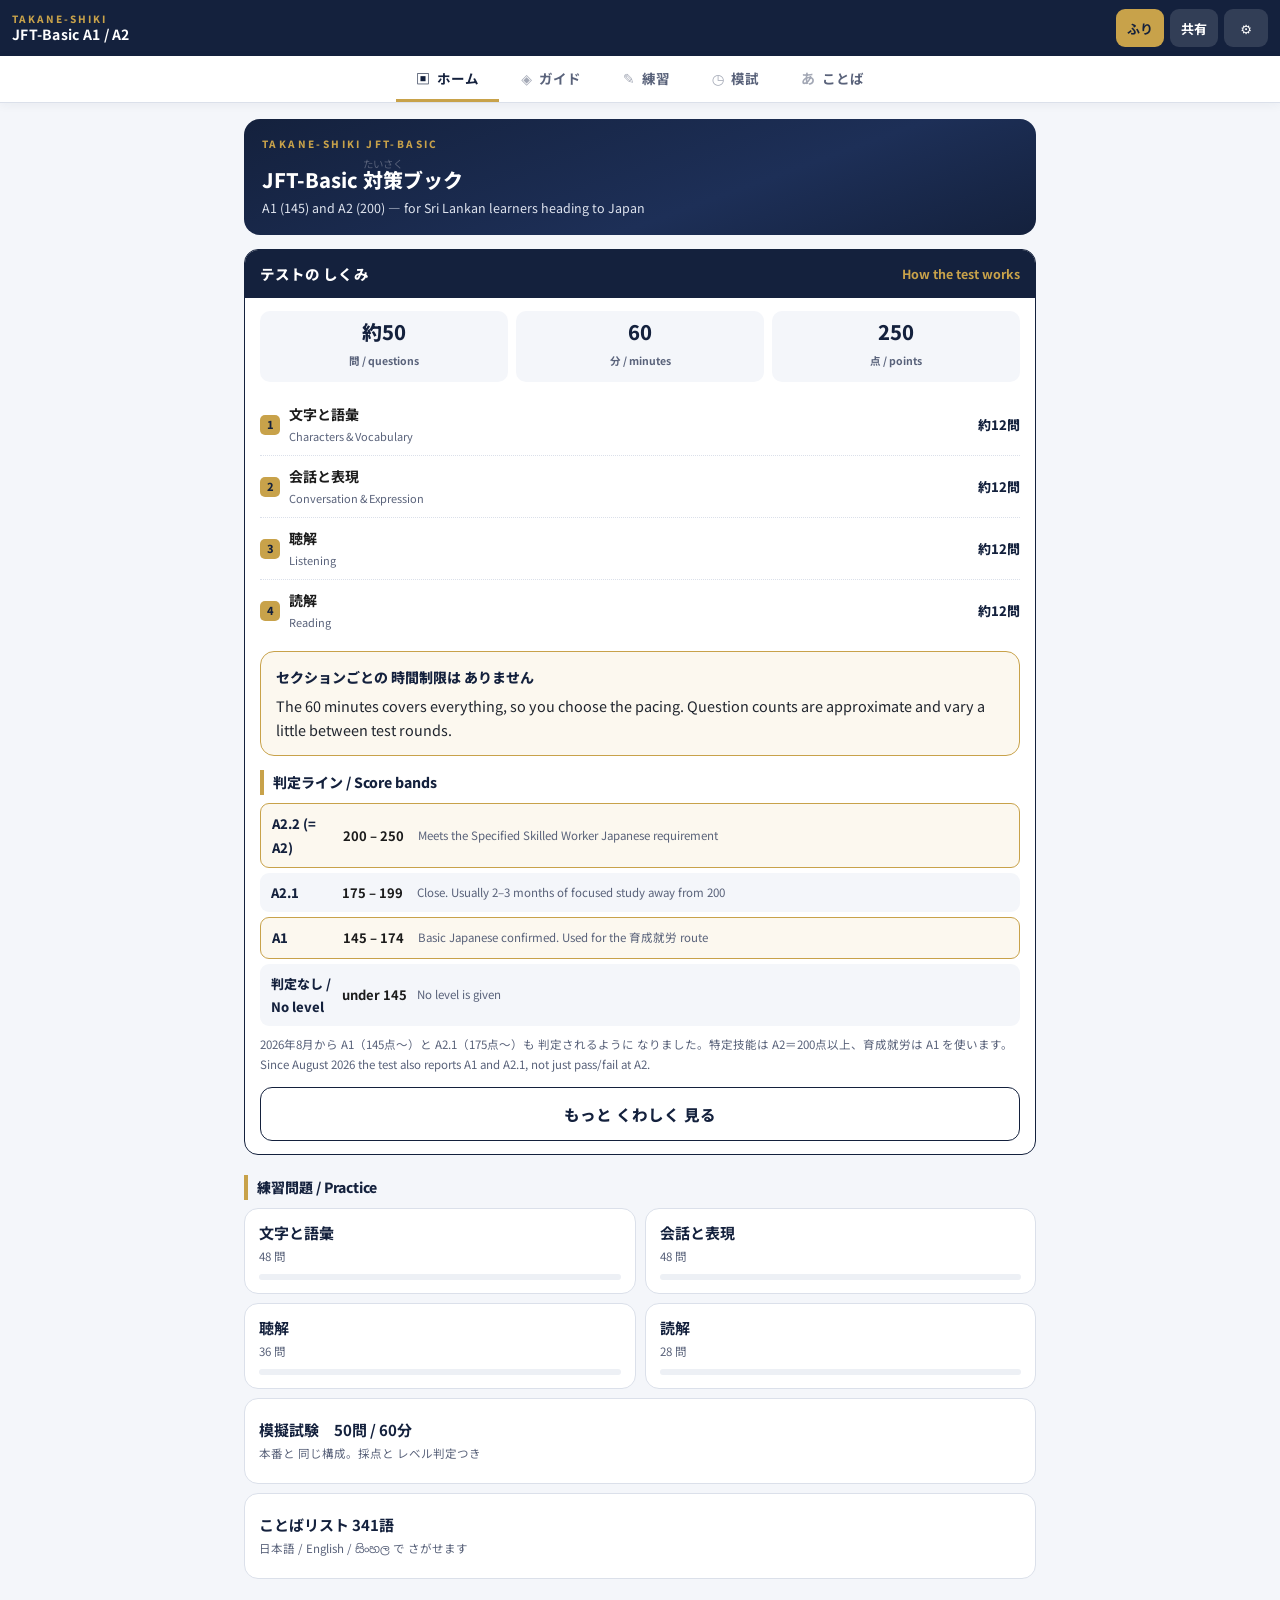
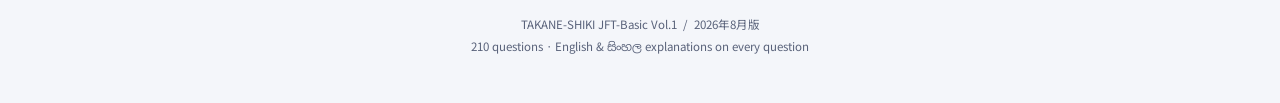
==== index.html @ bbb31af3 "Add files via upload" ====
<!doctype html>
<html lang="ja">
<head>
<meta charset="utf-8">
<meta name="viewport" content="width=device-width,initial-scale=1,viewport-fit=cover">
<meta name="theme-color" content="#14213D">
<link rel="manifest" href="manifest.json">
<link rel="apple-touch-icon" href="apple-touch-icon.png">
<meta name="apple-mobile-web-app-capable" content="yes">
<meta name="apple-mobile-web-app-status-bar-style" content="black-translucent">
<meta name="apple-mobile-web-app-title" content="JFT-Basic">
<meta name="mobile-web-app-capable" content="yes">
<meta name="description" content="JFT-Basic (A1/A2) preparation for Sri Lankan learners — 210 questions with English and Sinhala explanations.">
<title>タカネ式 JFT-Basic 対策 | TAKANE-SHIKI JFT-Basic</title>
<link rel="preconnect" href="https://fonts.googleapis.com">
<link rel="preconnect" href="https://fonts.gstatic.com" crossorigin>
<link href="https://fonts.googleapis.com/css2?family=Noto+Sans+JP:wght@400;700;800&family=Noto+Sans+Sinhala:wght@400;600&display=swap" rel="stylesheet">
<style>
:root{
  --navy:#14213D; --navy2:#1d2f57; --gold:#C8A24A; --gold-d:#8a6a14;
  --bg:#F4F6FA; --card:#fff; --line:#DBE0EA; --ink:#1b1b1b; --mute:#59627a;
  --ok:#2f6b34; --ok-bg:#EDF5EE; --ng:#a53b2c; --ng-bg:#FCF1EF;
  --r:14px; --fs:16px; --navh:60px;
}
*{box-sizing:border-box;-webkit-tap-highlight-color:transparent}
html{-webkit-text-size-adjust:100%}
body{
  margin:0;background:var(--bg);color:var(--ink);font-size:var(--fs);line-height:1.8;
  font-family:"Hiragino Kaku Gothic ProN","Noto Sans JP","Noto Sans Sinhala",
    system-ui,-apple-system,"Segoe UI",sans-serif;
}
body.rb-off ruby rt{visibility:hidden}
body.f-lg{--fs:18px} body.f-sm{--fs:14.5px}
ruby rt{font-size:.52em;font-weight:400;line-height:1;color:var(--mute)}
.si{display:block;font-family:"Noto Sans Sinhala",sans-serif;font-size:.88em;line-height:1.95;color:#3a4152;margin-top:3px}
.en{display:block;font-size:.9em;line-height:1.65;color:#20252e}
.ul{border-bottom:2px solid var(--navy);padding-bottom:1px}
button{font-family:inherit}

/* ==================================================== header */
header{
  position:sticky;top:0;z-index:60;background:var(--navy);color:#fff;
  padding:9px 12px;display:flex;align-items:center;gap:8px;min-height:52px;
}
header .logo{font-size:10px;letter-spacing:.2em;color:var(--gold);font-weight:800;line-height:1.3}
header .logo b{display:block;font-size:14px;letter-spacing:.02em;color:#fff}
header .sp{margin-left:auto;display:flex;gap:6px}
.iconbtn{
  background:rgba(255,255,255,.13);border:0;color:#fff;border-radius:9px;
  min-width:44px;height:38px;padding:0 11px;font-size:13px;font-weight:700;cursor:pointer
}
.iconbtn.on{background:var(--gold);color:var(--navy)}
.iconbtn:active{opacity:.75}

/* ==================================================== nav
   せまい画面 → 下に固定（親指が届く位置）
   ひろい画面 → ヘッダーのすぐ下にタブとして出す（下端まで目線を落とさせない） */
nav{
  position:fixed;bottom:0;left:0;right:0;z-index:60;background:#fff;
  border-top:1px solid var(--line);display:flex;
  padding-bottom:env(safe-area-inset-bottom);
  box-shadow:0 -2px 12px rgba(20,33,61,.06)
}
nav button{
  flex:1;border:0;background:none;padding:8px 2px;font-size:11px;color:var(--mute);
  cursor:pointer;line-height:1.35;font-weight:700;min-height:var(--navh);
  border-top:3px solid transparent
}
nav button i{display:block;font-size:20px;font-style:normal;margin-bottom:2px;opacity:.55}
nav button.on{color:var(--navy)}
nav button.on i{opacity:1}
body.runner nav{display:none}

main{max-width:820px;margin:0 auto;padding:16px 14px calc(var(--navh) + 24px)}
body.runner main{display:none}   /* 1問ずつ画面のときは通常ページを丸ごと隠す */

@media(min-width:720px){
  nav{
    position:sticky;top:52px;bottom:auto;border-top:0;border-bottom:1px solid var(--line);
    box-shadow:0 2px 10px rgba(20,33,61,.05);justify-content:center;gap:2px;
    padding:0 14px
  }
  nav button{
    flex:0 0 auto;min-height:0;padding:13px 20px 11px;font-size:13.5px;
    border-top:0;border-bottom:3px solid transparent
  }
  nav button i{display:inline;font-size:14px;margin:0 7px 0 0}
  nav button.on{border-bottom-color:var(--gold)}
  main{padding-bottom:40px}
  .rtop{top:52px}
  .actbar{position:sticky;border-radius:0 0 var(--r) var(--r)}
}
.view{display:none} .view.on{display:block}

/* ==================================================== generic */
h1.pt{font-size:21px;margin:2px 0 14px;color:var(--navy);font-weight:800;line-height:1.4}
h1.pt small{display:block;font-size:11px;color:var(--mute);font-weight:700;letter-spacing:.14em;margin-bottom:3px}
h2.sec{font-size:16.5px;color:var(--navy);margin:26px 0 10px;padding-bottom:7px;border-bottom:2.5px solid var(--gold)}
h3.sub{font-size:14px;color:var(--navy);margin:20px 0 8px;border-left:4px solid var(--gold);padding-left:9px;font-weight:800}
.card{background:var(--card);border:1px solid var(--line);border-radius:var(--r);padding:14px 15px;margin-bottom:11px}
.callout{background:#FCF8EF;border:1px solid var(--gold);border-radius:var(--r);padding:13px 15px;margin:11px 0}
.callout .lab{font-weight:800;color:var(--navy);font-size:14px;margin-bottom:4px}
.dark{background:var(--navy);color:#fff;border-radius:var(--r);padding:14px 16px;margin:11px 0}
.dark .lab{color:var(--gold);font-weight:800;margin-bottom:5px}
.dark .en{color:#eef1f7}.dark .si{color:#c9d2e4}
table{width:100%;border-collapse:collapse;margin:9px 0;font-size:.9em}
th{background:var(--navy);color:#fff;text-align:left;padding:8px 9px;font-size:.85em;font-weight:700}
td{border-bottom:1px solid var(--line);padding:8px 9px;vertical-align:top}
tr.hi td{background:#FCF8EF}
.tw{overflow-x:auto;-webkit-overflow-scrolling:touch}
a{color:#25457f;word-break:break-all}
.btn{background:var(--gold);color:var(--navy);border:0;border-radius:12px;padding:15px 20px;
  font-size:15.5px;font-weight:800;cursor:pointer;width:100%;min-height:52px}
.btn.sec{background:var(--navy);color:#fff}
.btn.ghost{background:#fff;color:var(--navy);border:1.5px solid var(--navy)}
.btn:active{opacity:.85}
.btn+.btn{margin-top:9px}

/* ==================================================== home */
.hero{background:linear-gradient(160deg,var(--navy),var(--navy2) 62%,var(--navy));
  color:#fff;border-radius:16px;padding:16px 18px;margin-bottom:14px}
.hero .k{font-size:10px;letter-spacing:.24em;color:var(--gold);font-weight:800}
.hero h2{font-size:20px;margin:5px 0 3px;font-weight:800;line-height:1.4}
.hero p{margin:0;font-size:12.5px;color:#dfe4ef}

/* テストのしくみ */
.spec{background:#fff;border:1.5px solid var(--navy);border-radius:var(--r);overflow:hidden;margin-bottom:14px}
.spec .hd{background:var(--navy);color:#fff;padding:11px 15px;font-weight:800;font-size:14.5px;
  display:flex;align-items:center;gap:8px}
.spec .hd em{margin-left:auto;font-style:normal;color:var(--gold);font-size:12.5px;font-weight:700}
.spec .bd{padding:13px 15px}
.kpi{display:flex;gap:8px;margin-bottom:12px}
.kpi div{flex:1;text-align:center;background:#F4F6FA;border-radius:10px;padding:9px 4px}
.kpi b{display:block;font-size:20px;color:var(--navy);font-weight:800;line-height:1.2}
.kpi span{font-size:10.5px;color:var(--mute);font-weight:700}
.slist{margin:0 0 10px;padding:0;list-style:none}
.slist li{display:flex;align-items:center;gap:9px;padding:8px 0;border-bottom:1px dotted var(--line);font-size:14px}
.slist li:last-child{border-bottom:0}
.slist .no{flex:0 0 20px;height:20px;background:var(--gold);color:var(--navy);border-radius:5px;
  font-size:11px;font-weight:800;display:flex;align-items:center;justify-content:center}
.slist .nm{flex:1;font-weight:700}
.slist .nm i{display:block;font-style:normal;font-size:11px;color:var(--mute);font-weight:400}
.slist .qq{color:var(--navy);font-weight:800;font-size:13px;white-space:nowrap}
.bands{display:flex;flex-direction:column;gap:5px;margin-top:4px}
.band{display:flex;align-items:center;gap:9px;border-radius:9px;padding:8px 11px;font-size:13px;
  background:#F4F6FA}
.band.hi{background:#FCF8EF;border:1px solid var(--gold)}
.band b{flex:0 0 62px;font-weight:800;color:var(--navy)}
.band .sc{flex:0 0 66px;font-weight:700;font-variant-numeric:tabular-nums}
.band .ms{flex:1;font-size:11.5px;color:var(--mute);line-height:1.5}
.note{font-size:11.5px;color:var(--mute);line-height:1.7;margin-top:9px}

.tiles{display:grid;grid-template-columns:repeat(2,1fr);gap:9px;margin-bottom:9px}
.tile{background:#fff;border:1px solid var(--line);border-radius:var(--r);padding:13px 14px;
  text-align:left;font-size:14px;cursor:pointer;color:var(--ink);min-height:86px}
.tile b{display:block;color:var(--navy);font-size:15px;margin-bottom:2px}
.tile span{font-size:11.5px;color:var(--mute)}
.tile .bar{height:6px;background:#EDF0F5;border-radius:3px;margin-top:9px;overflow:hidden}
.tile .bar i{display:block;height:100%;background:var(--gold);width:0;transition:width .3s}
.wide{grid-template-columns:1fr}

/* ==================================================== runner */
.rtop{position:sticky;top:52px;z-index:55;background:#fff;border-bottom:1px solid var(--line)}
.rbar{display:flex;align-items:center;gap:8px;padding:8px 12px;min-height:52px}
.rbar .back{background:none;border:0;font-size:22px;color:var(--navy);cursor:pointer;
  width:40px;height:40px;line-height:1}
.rbar .ttl{flex:1;font-size:13.5px;font-weight:800;color:var(--navy);line-height:1.3}
.rbar .ttl i{display:block;font-style:normal;font-size:11px;color:var(--mute);font-weight:600}
.rbar .cnt{font-size:13px;font-weight:800;color:var(--navy);font-variant-numeric:tabular-nums}
.rbar .gridbtn{background:#F0F3F8;border:0;border-radius:9px;width:42px;height:38px;
  font-size:15px;color:var(--navy);cursor:pointer}
.pbar{height:4px;background:#EDF0F5}
.pbar i{display:block;height:100%;background:var(--gold);transition:width .25s}
.rclock{background:var(--navy);color:#fff;padding:7px 12px;display:flex;align-items:center;gap:10px;
  font-size:13px;font-weight:700}
.rclock .clk{font-size:18px;color:var(--gold);font-variant-numeric:tabular-nums}
.rclock.low .clk{color:#ff9c8e}
.rclock .rest{margin-left:auto;color:#c9d2e4;font-size:12px}

.stage{padding:14px 14px 130px;max-width:820px;margin:0 auto}
.qcard{background:#fff;border:1px solid var(--line);border-radius:var(--r);padding:15px 15px 17px}
.qh{display:flex;align-items:center;gap:8px;margin-bottom:9px}
.qt{font-size:12px;color:var(--mute);font-weight:700}
.lv{margin-left:auto;font-size:10.5px;font-weight:800;padding:3px 9px;border-radius:6px}
.lv.a1{background:#E8EEF8;color:#25457f}.lv.a2{background:#FCF8EF;color:var(--gold-d)}
.lv.a2h{background:var(--navy);color:var(--gold)}
.stem{font-size:.9em;color:var(--mute);margin-bottom:9px}
.mat{background:#FAFBFD;border:1px solid var(--line);border-radius:11px;padding:12px 13px;margin:9px 0;font-size:.96em}
.mat table{margin:0;font-size:.9em}.mat th{padding:6px 8px}.mat td{padding:6px 8px}
.prompt{margin:10px 0;font-size:1.06em;line-height:2}
.ch{list-style:none;margin:14px 0 0;padding:0}
.ch li{display:flex;gap:11px;align-items:center;border:1.5px solid var(--line);border-radius:12px;
  padding:14px 14px;margin-bottom:9px;cursor:pointer;background:#fff;min-height:56px;transition:.12s}
.ch li:active{transform:scale(.99)}
.ch li .n{flex:0 0 26px;height:26px;border:1.5px solid var(--navy);border-radius:50%;
  display:flex;align-items:center;justify-content:center;font-size:12.5px;font-weight:800;color:var(--navy)}
.ch li.sel{border-color:var(--navy);background:#EEF2F9}
.ch li.sel .n{background:var(--navy);color:#fff}
.ch li.ok{border-color:#7fae84;background:var(--ok-bg)}
.ch li.ok .n{background:var(--ok);border-color:var(--ok);color:#fff}
.ch li.ng{border-color:#d5a9a4;background:var(--ng-bg)}
.ch li.ng .n{background:var(--ng);border-color:var(--ng);color:#fff}
.ch.done li{cursor:default}

/* audio */
.audio{background:var(--navy);color:#fff;border-radius:13px;padding:13px 14px;margin:10px 0}
.audio .top{display:flex;align-items:center;gap:11px}
.audio .scene{flex:1;font-size:.94em;line-height:1.8}
.play{background:var(--gold);color:var(--navy);border:0;border-radius:50%;width:50px;height:50px;
  font-size:19px;cursor:pointer;flex:0 0 50px;font-weight:800}
.play:disabled{opacity:.4}
.audio .ctl{display:flex;align-items:center;gap:10px;margin-top:11px;font-size:12px;color:#c9d2e4}
.audio input[type=range]{flex:1;accent-color:var(--gold);height:26px}
.audio .st{font-size:11.5px;color:var(--gold);margin-top:7px;line-height:1.6}
.audio .trk{font-size:10.5px;color:#8fa0c2;margin-top:3px}
.scrtoggle{background:none;border:1px solid rgba(255,255,255,.35);color:#fff;border-radius:9px;
  padding:9px 13px;font-size:12.5px;cursor:pointer;margin-top:10px;width:100%;min-height:42px}
.scr{margin-top:10px;background:rgba(0,0,0,.24);border-radius:10px;padding:11px 12px;font-size:.93em;display:none}
.scr.on{display:block}
.scr .ln{margin-bottom:6px;display:flex;gap:9px}
.scr .sp{color:var(--gold);font-weight:800;font-size:.85em;flex:0 0 28px}
.scr .cur{background:rgba(200,162,74,.3);border-radius:5px}

/* explanation */
.exp{margin-top:16px;background:#fff;border:1px solid var(--line);border-radius:var(--r);
  padding:14px 15px;animation:pop .18s ease-out}
@keyframes pop{from{opacity:0;transform:translateY(6px)}to{opacity:1;transform:none}}
.verdict{font-weight:800;font-size:16px;margin-bottom:9px;display:flex;align-items:center;gap:8px}
.verdict.ok{color:var(--ok)}.verdict.ng{color:var(--ng)}
.verdict .tag{font-size:11px;background:#F0F3F8;color:var(--mute);border-radius:6px;padding:3px 8px;margin-left:auto}
.ansline{background:var(--ok-bg);border:1px solid #7fae84;border-radius:10px;padding:10px 12px;
  margin-bottom:11px;font-size:1.02em}
.ansline b{color:var(--ok);margin-right:6px}
.exp .ja{font-size:.98em;margin-bottom:11px;line-height:1.95}
.tabs{display:flex;gap:6px;margin-bottom:9px}
.tabs button{flex:1;border:1.5px solid var(--line);background:#fff;border-radius:9px;padding:8px 4px;
  font-size:12.5px;font-weight:700;color:var(--mute);cursor:pointer;min-height:40px}
.tabs button.on{background:var(--navy);color:#fff;border-color:var(--navy)}
.tp{display:none}.tp.on{display:block}
.ww{background:var(--ng-bg);border-radius:11px;padding:11px 12px;margin:11px 0 0}
.ww .lab{font-size:11.5px;font-weight:800;color:var(--ng);margin-bottom:7px}
.ww .it{display:flex;gap:9px;margin-bottom:9px;font-size:.9em;line-height:1.7}
.ww .it:last-child{margin-bottom:0}
.ww .it b{color:var(--ng);flex:0 0 18px}
.words{border-top:1px dotted var(--line);padding-top:10px;margin-top:11px}
.words .wl{background:var(--navy);color:var(--gold);font-size:10.5px;padding:3px 8px;border-radius:5px;font-weight:800}
.words .w{display:block;font-size:.92em;margin-top:7px;line-height:1.7}
.words .w i{color:var(--mute);font-style:normal;margin-left:7px}
.words .w .s{font-family:"Noto Sans Sinhala";color:#3a4152;margin-left:7px;font-size:.92em}

/* bottom action bar */
.actbar{position:fixed;bottom:0;left:0;right:0;z-index:58;background:#fff;
  border-top:1px solid var(--line);padding:10px 14px calc(10px + env(safe-area-inset-bottom));
  display:flex;gap:9px;max-width:820px;margin:0 auto;box-shadow:0 -2px 14px rgba(20,33,61,.08)}
.actbar .btn{margin:0}
.actbar .half{flex:0 0 40%}

/* number grid sheet */
.sheet{position:fixed;inset:0;z-index:90;background:rgba(10,16,30,.55);display:none;align-items:flex-end}
.sheet.on{display:flex}
.sheet .box{background:#fff;width:100%;border-radius:20px 20px 0 0;padding:18px 16px 28px;
  max-height:84vh;overflow:auto;margin:0 auto;max-width:820px}
.sheet h3{margin:0 0 13px;color:var(--navy);font-size:16.5px}
.ngrid{display:grid;grid-template-columns:repeat(6,1fr);gap:7px;margin-bottom:14px}
.ngrid button{border:1.5px solid var(--line);background:#fff;border-radius:9px;height:44px;
  font-size:13.5px;font-weight:700;color:var(--ink);cursor:pointer}
.ngrid button.ok{background:var(--ok-bg);border-color:#7fae84;color:var(--ok)}
.ngrid button.ng{background:var(--ng-bg);border-color:#d5a9a4;color:var(--ng)}
.ngrid button.sel{background:#EEF2F9;border-color:var(--navy);color:var(--navy)}
.ngrid button.cur{outline:3px solid var(--gold);outline-offset:1px}
.srow{margin-bottom:15px}
.srow .lb{font-size:12.5px;color:var(--mute);font-weight:700;margin-bottom:7px}
.seg{display:flex;gap:6px}
.seg button{flex:1;border:1.5px solid var(--line);background:#fff;border-radius:10px;padding:11px 4px;
  font-size:13px;font-weight:700;color:var(--mute);cursor:pointer;min-height:46px}
.seg button.on{background:var(--navy);color:#fff;border-color:var(--navy)}

/* result */
.result{background:#fff;border:2px solid var(--navy);border-radius:var(--r);padding:22px 18px;
  text-align:center;margin-bottom:13px}
.result .big{font-size:46px;font-weight:800;color:var(--navy);line-height:1.1}
.result .big small{font-size:17px;color:var(--mute)}
.result .lvl{display:inline-block;background:var(--gold);color:var(--navy);border-radius:10px;
  padding:7px 20px;font-weight:800;font-size:17px;margin-top:10px}
.result .msg{font-size:13px;color:var(--mute);margin-top:12px;line-height:1.8}
.rev{background:#fff;border:1px solid var(--line);border-radius:var(--r);padding:13px 15px;margin-bottom:10px}
.rev .rh{display:flex;align-items:center;gap:8px;margin-bottom:8px;font-weight:800;font-size:14px}
.rev .rh .num{background:var(--navy);color:#fff;border-radius:7px;min-width:28px;height:26px;
  display:flex;align-items:center;justify-content:center;font-size:13px}
.rev .rh .mk{margin-left:auto;font-size:12px;font-weight:700}
.rev .rh .mk.ok{color:var(--ok)}.rev .rh .mk.ng{color:var(--ng)}

/* vocab */
.search{width:100%;border:1.5px solid var(--line);border-radius:12px;padding:13px 14px;
  font-size:16px;font-family:inherit;margin-bottom:11px;background:#fff;min-height:50px}
.vrow{display:flex;gap:11px;background:#fff;border:1px solid var(--line);border-radius:11px;
  padding:10px 12px;margin-bottom:6px;font-size:.94em}
.vrow .ja{flex:0 0 38%;font-weight:700}
.vrow .rest i{color:var(--mute);font-style:normal;display:block}
.vrow .rest .s{font-family:"Noto Sans Sinhala";color:#3a4152;font-size:.92em;display:block}

/* guide sub-tabs */
.subtabs{display:flex;gap:6px;overflow-x:auto;padding-bottom:3px;margin-bottom:14px;
  -webkit-overflow-scrolling:touch}
.subtabs button{border:1.5px solid var(--line);background:#fff;border-radius:20px;padding:9px 15px;
  font-size:13px;font-weight:700;color:var(--mute);cursor:pointer;white-space:nowrap;min-height:42px}
.subtabs button.on{background:var(--navy);color:#fff;border-color:var(--navy)}
.step{display:flex;gap:11px;background:#fff;border:1px solid var(--line);
  border-left:4px solid var(--navy);border-radius:11px;padding:12px 13px;margin-bottom:2px}
.step .n{flex:0 0 26px;height:26px;background:var(--navy);color:#fff;border-radius:50%;
  display:flex;align-items:center;justify-content:center;font-size:12.5px;font-weight:800}
.arrow{text-align:center;color:var(--gold);font-size:12px;margin:2px 0}
.dd{display:grid;gap:10px;margin-top:12px}
@media(min-width:620px){.dd{grid-template-columns:1fr 1fr}}
.do{background:#F2F7F2;border:1px solid #9dbb9d;border-radius:var(--r);padding:13px 14px}
.dont{background:#FCF3F2;border:1px solid #d5a9a4;border-radius:var(--r);padding:13px 14px}
.dd .lab{font-weight:800;font-size:13.5px;margin-bottom:6px}
.do .lab{color:var(--ok)}.dont .lab{color:var(--ng)}
.dd ul{margin:0;padding-left:17px}.dd li{margin-bottom:8px;font-size:.93em}
.foot{text-align:center;color:var(--mute);font-size:11.5px;padding:26px 0 6px;line-height:1.9}

/* ==================================================== 共有シート */
.qrbox{text-align:center;background:#fff;border:1px solid var(--line);border-radius:var(--r);
  padding:16px 14px 12px;margin-bottom:12px}
.qrbox svg{max-width:100%;height:auto;display:block;margin:0 auto}
.qrurl{margin-top:10px;font-size:12px;color:var(--mute);word-break:break-all;line-height:1.6}
.warn2{background:var(--ng-bg);border:1px solid #d5a9a4;border-radius:var(--r);
  padding:12px 14px;margin-bottom:12px;font-size:13.5px;line-height:1.8}
.en2{display:block;font-size:.88em;color:var(--mute);margin-top:5px;line-height:1.65}

</style>
</head>
<body>

<header>
  <div class="logo">TAKANE-SHIKI<b>JFT-Basic A1 / A2</b></div>
  <div class="sp">
    <button class="iconbtn on" id="btn-ruby" title="ふりがな">ふり</button>
    <button class="iconbtn" id="btn-share" title="友だちに送る">共有</button>
    <button class="iconbtn" id="btn-set" title="設定">⚙</button>
  </div>
</header>

<nav>
  <button data-v="home" class="on"><i>▣</i>ホーム</button>
  <button data-v="guide"><i>◈</i>ガイド</button>
  <button data-v="practice"><i>✎</i>練習</button>
  <button data-v="mock"><i>◷</i>模試</button>
  <button data-v="vocab"><i>あ</i>ことば</button>
</nav>

<main>
  <section class="view on" id="v-home"></section>
  <section class="view" id="v-guide"></section>
  <section class="view" id="v-practice"></section>
  <section class="view" id="v-mock"></section>
  <section class="view" id="v-vocab"></section>
  <div class="foot">TAKANE-SHIKI JFT-Basic Vol.1 &nbsp;/&nbsp; 2026年8月版<br>
  210 questions · English &amp; සිංහල explanations on every question</div>
</main>

<!-- 1問ずつ解く画面。ナビを隠して全画面で使う -->
<section class="view" id="v-run"></section>

<div class="sheet" id="sheet"><div class="box"></div></div>

<script>window.JFT={"guide":{"meta":{"title_ja":"タカネ式 JFT-Basic 対策ブック","title_en":"TAKANE-SHIKI JFT-Basic Preparation Book","title_si":"TAKANE-SHIKI JFT-Basic සූදානම් වීමේ පොත","subtitle_en":"A1 (145) and A2 (200) — for Sri Lankan learners heading to Japan","subtitle_si":"A1 (145) සහ A2 (200) — ජපානයට යන ශ්‍රී ලාංකික ඉගෙනුම්කරුවන් සඳහා","volume":"Vol. 1","edition":"2026年8月版 / August 2026 Edition"},"chapters":[{"id":"G1","title_en":"1. What is JFT-Basic?","title_si":"1. JFT-Basic යනු කුමක්ද?","blocks":[{"type":"para","en":"JFT-Basic (the Japan Foundation Test for Basic Japanese) measures whether you can communicate in the Japanese you actually need to live and work in Japan. It is not a school grammar exam. Every question is built on a real situation: a factory instruction, a hospital reception desk, a train announcement, a notice on the dormitory wall.","si":"JFT-Basic (Japan Foundation Test for Basic Japanese) මගින් මනිනු ලබන්නේ ජපානයේ ජීවත් වීමට හා වැඩ කිරීමට ඔබට සැබැවින්ම අවශ්‍ය ජපන් භාෂාවෙන් සන්නිවේදනය කළ හැකිද යන්නයි. එය පාසල් ව්‍යාකරණ විභාගයක් නොවේ. සෑම ප්‍රශ්නයක්ම සැබෑ තත්ත්වයක් මත ගොඩනගා ඇත: කර්මාන්තශාලා උපදෙසක්, රෝහල් පිළිගැනීමේ කවුන්ටරයක්, දුම්රිය නිවේදනයක්, නේවාසිකාගාර බිත්තියේ දැන්වීමක්."},{"type":"para","en":"It is a Computer Based Test (CBT). You sit at a computer, read the questions on screen, and listen through headphones. You get your score on the screen as soon as you finish.","si":"එය පරිගණක පාදක විභාගයකි (CBT). ඔබ පරිගණකයක් ඉදිරියේ වාඩි වී, තිරයේ ඇති ප්‍රශ්න කියවා, හෙඩ්ෆෝන් හරහා අසන්න. විභාගය අවසන් වූ වහාම ඔබේ ලකුණු තිරයේ දිස්වේ."},{"type":"callout","label_en":"Who needs this test","label_si":"මෙම විභාගය අවශ්‍ය කාටද","en":"Specified Skilled Worker (特定技能): you need A2 — 200 points or more.\nTraining & Employment (育成就労, starting April 2027): the A1 judgement added in August 2026 is used here.\nThe result never expires. Once you pass, it is yours.","si":"විශේෂිත නිපුණතා සේවක (特定技能): ඔබට A2 — ලකුණු 200ක් හෝ ඊට වැඩි ප්‍රමාණයක් අවශ්‍යයි.\nපුහුණු හා රැකියා (育成就労, 2027 අප්‍රේල් සිට): 2026 අගෝස්තු මාසයේ එකතු කළ A1 නිර්ණය මෙහිදී භාවිතා වේ.\nප්‍රතිඵලය කිසිදා කල් ඉකුත් නොවේ. එක් වරක් සමත් වූ පසු, එය ඔබේය."}]},{"id":"G2","title_en":"2. Levels and scores — what changed in August 2026","title_si":"2. මට්ටම් සහ ලකුණු — 2026 අගෝස්තුවේ වෙනස් වූ දේ","blocks":[{"type":"para","en":"Until July 2026 the test only told you one thing: did you reach A2 or not. From August 2026 it reports three levels. This matters: a score of 160 used to mean nothing on paper. Now it is a recorded A1 result.","si":"2026 ජූලි දක්වා විභාගය ඔබට කීවේ එක් දෙයක් පමණි: ඔබ A2 ට ළඟා වූවාද නැද්ද යන්නයි. 2026 අගෝස්තු සිට එය මට්ටම් තුනක් වාර්තා කරයි. මෙය වැදගත්: ලකුණු 160ක් කලින් කිසිවක් අදහස් නොකළේය. දැන් එය වාර්තාගත A1 ප්‍රතිඵලයකි."},{"type":"scoretable","rows":[{"band":"A2.2 (= A2)","score":"200 – 250","meaning_en":"Meets the Specified Skilled Worker Japanese requirement","meaning_si":"විශේෂිත නිපුණතා සේවක ජපන් භාෂා අවශ්‍යතාව සපුරයි","highlight":true},{"band":"A2.1","score":"175 – 199","meaning_en":"Close. Usually 2–3 months of focused study away from 200","meaning_si":"සමීපයි. සාමාන්‍යයෙන් 200 සිට මාස 2–3ක අවධානයෙන් යුත් අධ්‍යයනයක් ඉතිරියි","highlight":false},{"band":"A1","score":"145 – 174","meaning_en":"Basic Japanese confirmed. Used for the 育成就労 route","meaning_si":"මූලික ජපන් භාෂාව තහවුරු වී ඇත. 育成就労 මාර්ගය සඳහා භාවිතා වේ","highlight":true},{"band":"判定なし / No level","score":"under 145","meaning_en":"No level is given","meaning_si":"මට්ටමක් ලබා නොදේ","highlight":false}]},{"type":"callout","label_en":"How this book is built","label_si":"මෙම පොත ගොඩනගා ඇති ආකාරය","en":"Every practice question is marked A1 or A2. If your goal is 145, do the A1 questions until you get 90% right, then start A2. If your goal is 200, do both — the A1 questions are the foundation the A2 questions stand on.","si":"සෑම අභ්‍යාස ප්‍රශ්නයක්ම A1 හෝ A2 ලෙස සලකුණු කර ඇත. ඔබේ ඉලක්කය 145 නම්, 90%ක් නිවැරදි වන තුරු A1 ප්‍රශ්න කරන්න, පසුව A2 ආරම්භ කරන්න. ඔබේ ඉලක්කය 200 නම්, දෙකම කරන්න — A1 ප්‍රශ්න යනු A2 ප්‍රශ්න පිහිටා ඇති පදනමයි."}]},{"id":"G3","title_en":"3. The shape of the test","title_si":"3. විභාගයේ ස්වරූපය","blocks":[{"type":"structtable","rows":[{"no":"1","name_ja":"文字と語彙","name_en":"Characters & Vocabulary","q":"approx. 12","content_en":"Word meaning, word usage, kanji reading, kanji meaning","content_si":"වචනයේ අර්ථය, වචන භාවිතය, කන්ජි කියවීම"},{"no":"2","name_ja":"会話と表現","name_en":"Conversation & Expression","q":"approx. 12","content_en":"Grammar, expressions — what do you say in this situation","content_si":"ව්‍යාකරණ, ප්‍රකාශන — මෙම තත්ත්වයේදී ඔබ කුමක් කියනවාද"},{"no":"3","name_ja":"聴解","name_en":"Listening","q":"approx. 12","content_en":"Social exchanges, shops and public offices, instructions and announcements","content_si":"සමාජ සංවාද, සාප්පු සහ රාජ්‍ය කාර්යාල, උපදෙස් සහ නිවේදන"},{"no":"4","name_ja":"読解","name_en":"Reading","q":"approx. 12","content_en":"Understanding content, finding information in notices and tables","content_si":"අන්තර්ගතය තේරුම් ගැනීම, දැන්වීම් හා වගු තුළින් තොරතුරු සොයා ගැනීම"}],"footer_en":"Approximately 50 questions in 60 minutes. Total 250 points. There is NO time limit on each section — the 60 minutes covers everything, so you control the pacing.","footer_si":"විනාඩි 60ක් තුළ ප්‍රශ්න 50ක් පමණ. මුළු ලකුණු 250යි. එක් එක් කොටසට වෙන වෙනම කාල සීමාවක් නොමැත — විනාඩි 60 සියල්ල ආවරණය කරයි, එබැවින් වේගය ඔබ පාලනය කරයි."}]},{"id":"G4","title_en":"4. The five rules that catch people out","title_si":"4. මිනිසුන් අසමත් කරන නීති පහ","blocks":[{"type":"rules","items":[{"n":"1","en":"The listening audio plays up to TWO times. Do not panic on the first play. Use the first play to understand the situation, the second to confirm the detail.","si":"ශ්‍රවණ ශබ්දය දෙවරක් දක්වා වාදනය වේ. පළමු වාරයේදී කලබල නොවන්න. තත්ත්වය තේරුම් ගැනීමට පළමු වාරය භාවිතා කරන්න, විස්තර තහවුරු කිරීමට දෙවැන්න."},{"n":"2","en":"You can review and change answers INSIDE a section. But once you move to the next section, you can never go back. Check before you press forward.","si":"එක් කොටසක් තුළ පිළිතුරු නැවත බලා වෙනස් කළ හැක. නමුත් ඊළඟ කොටසට ගිය පසු, ඔබට කිසිදා ආපසු යා නොහැක. ඉදිරියට යාමට පෙර පරීක්ෂා කරන්න."},{"n":"3","en":"There is no penalty for a wrong answer. Never leave a question blank. If time is running out, choose something for every remaining question.","si":"වැරදි පිළිතුරකට දඬුවමක් නැත. කිසිදා ප්‍රශ්නයක් හිස්ව නොතබන්න. කාලය අවසන් වන්නේ නම්, ඉතිරි සෑම ප්‍රශ්නයකටම යමක් තෝරන්න."},{"n":"4","en":"If you score 199 or below you may retake — but you must wait 45 days from your test date. Plan your test dates backwards from the date the employer needs the certificate.","si":"ඔබ ලකුණු 199ක් හෝ ඊට අඩුවෙන් ලබා ගන්නේ නම් නැවත විභාගයට පෙනී සිටිය හැක — නමුත් ඔබේ විභාග දිනයේ සිට දින 45ක් රැඳී සිටිය යුතුය. සේවා යෝජකයාට සහතිකය අවශ්‍ය දිනයේ සිට පසුපසට ඔබේ විභාග දින සැලසුම් කරන්න."},{"n":"5","en":"Bring your Confirmation Letter and an original, unexpired photo ID whose name matches your registration exactly. A mismatched name means you cannot sit. Entry opens 45 minutes before; arrive 30 minutes early.","si":"ඔබේ තහවුරු කිරීමේ ලිපිය සහ ලියාපදිංචියට හරියටම ගැලපෙන නමක් සහිත, කල් ඉකුත් නොවූ මුල් ඡායාරූප හැඳුනුම්පත ගෙන එන්න. නම නොගැලපේ නම් ඔබට විභාගයට පෙනී සිටිය නොහැක. ඇතුළු වීම විනාඩි 45කට පෙර ආරම්භ වේ; විනාඩි 30කට කලින් පැමිණෙන්න."}]},{"type":"factbox","title_en":"Sri Lanka — the numbers","title_si":"ශ්‍රී ලංකාව — සංඛ්‍යා","items_en":["Test centre: Colombo. Test windows run roughly every two months (6 rounds per year).","Test fee: LKR 12,000.","In the June–July 2025 round, 1,349 people sat the test in Sri Lanka and 50.1% reached the standard score.","That means half the room fails. The half that passes is the half that practised the format, not just the language."],"items_si":["විභාග මධ්‍යස්ථානය: කොළඹ. විභාග කවුළු ආසන්න වශයෙන් සෑම මාස දෙකකට වරක් (වසරකට වට 6ක්).","විභාග ගාස්තුව: රු. 12,000.","2025 ජූනි–ජූලි වටයේදී, ශ්‍රී ලංකාවේ පුද්ගලයින් 1,349ක් විභාගයට පෙනී සිටි අතර 50.1%ක් සම්මත ලකුණට ළඟා විය.","එනම් කාමරයේ අඩක් අසමත් වේ. සමත් වන අඩ යනු භාෂාව පමණක් නොව ආකෘතියද පුහුණු වූ අඩයි."]}]},{"id":"G5","title_en":"5. How to study — the 8-week plan","title_si":"5. අධ්‍යයනය කරන ආකාරය — සති 8 සැලැස්ම","blocks":[{"type":"para","en":"Eight weeks is enough to move one level if you study every day. The plan below assumes 90 minutes on weekdays and 3 hours on one weekend day. Adjust the pace, but do not skip the order — listening improves last, so it must start first.","si":"ඔබ දිනපතා ඉගෙන ගන්නේ නම් මට්ටමක් ඉහළ යාමට සති අටක් ප්‍රමාණවත්ය. පහත සැලැස්ම සතියේ දිනවල විනාඩි 90ක් සහ සති අන්තයේ එක් දිනක පැය 3ක් උපකල්පනය කරයි. වේගය සකසන්න, නමුත් අනුපිළිවෙල මඟ නොහරින්න — ශ්‍රවණය අවසානයේ දියුණු වන බැවින්, එය මුලින්ම ආරම්භ විය යුතුය."},{"type":"weekplan","rows":[{"w":"Week 1–2","focus_en":"Foundation","task_en":"Irodori Starter/Elementary 1, units 1–6. Learn 20 words a day from the word lists at the back of this book. Listen to Part 3 audio once a day even if you understand nothing.","task_si":"Irodori Starter/Elementary 1, ඒකක 1–6. මෙම පොතේ පිටුපස වචන ලැයිස්තුවෙන් දිනකට වචන 20ක් ඉගෙන ගන්න. කිසිවක් නොතේරුණත් දිනකට වරක් Part 3 ශබ්දය අසන්න."},{"w":"Week 3–4","focus_en":"Characters & Vocabulary","task_en":"Part 2 Section 1 of this book, all 48 questions. Read every explanation, including the wrong answers. Write each kanji 5 times.","task_si":"මෙම පොතේ Part 2 කොටස 1, ප්‍රශ්න 48ම. වැරදි පිළිතුරු ඇතුළුව සෑම පැහැදිලි කිරීමක්ම කියවන්න. එක් එක් කන්ජි 5 වතාවක් ලියන්න."},{"w":"Week 4–5","focus_en":"Conversation","task_en":"Part 2 Section 2. Say every correct answer out loud 3 times. This section is about reflexes, not knowledge.","task_si":"Part 2 කොටස 2. සෑම නිවැරදි පිළිතුරක්ම හඬ නඟා 3 වතාවක් කියන්න. මෙම කොටස දැනුම නොව ප්‍රතීකයන් පිළිබඳයි."},{"w":"Week 5–6","focus_en":"Listening","task_en":"Part 2 Section 3. First listen without the script. Then read the script. Then shadow the audio — speak at the same time as the recording.","task_si":"Part 2 කොටස 3. පළමුව පිටපත නොමැතිව අසන්න. පසුව පිටපත කියවන්න. පසුව ශබ්දය අනුගමනය කරන්න — පටිගත කිරීම සමඟම කථා කරන්න."},{"w":"Week 6–7","focus_en":"Reading","task_en":"Part 2 Section 4. Time yourself: 90 seconds per question. Reading is where people run out of time on test day.","task_si":"Part 2 කොටස 4. කාලය ගණන් කරන්න: ප්‍රශ්නයකට තත්පර 90ක්. විභාග දිනයේ මිනිසුන්ට කාලය ඉවර වන්නේ කියවීමේදීය."},{"w":"Week 8","focus_en":"Mock test & repair","task_en":"Sit the mock test in Part 3 in one sitting, 60 minutes, no dictionary. Score it. Then go back and redo only the question types you got wrong.","task_si":"Part 3 හි ආදර්ශ විභාගය එක් වාරයකදී, විනාඩි 60ක්, ශබ්දකෝෂයක් නොමැතිව කරන්න. ලකුණු දෙන්න. පසුව ආපසු ගොස් ඔබට වැරදුණු ප්‍රශ්න වර්ග පමණක් නැවත කරන්න."}]},{"type":"callout","label_en":"The one habit that matters most","label_si":"වඩාත්ම වැදගත් එක් පුරුද්දක්","en":"Keep a 'mistake notebook'. Every question you get wrong, write three lines: the question, the correct answer, and WHY you chose the wrong one. Review it for 10 minutes before every study session. Students who do this move roughly twice as fast as students who only do new questions.","si":"'වැරදි සටහන් පොතක්' තබා ගන්න. ඔබට වැරදෙන සෑම ප්‍රශ්නයකටම පේළි තුනක් ලියන්න: ප්‍රශ්නය, නිවැරදි පිළිතුර, සහ ඔබ වැරදි එක තෝරා ගත්තේ ඇයි කියා. සෑම අධ්‍යයන සැසියකට පෙර විනාඩි 10ක් එය නැවත බලන්න. මෙය කරන සිසුන් නව ප්‍රශ්න පමණක් කරන සිසුන්ට වඩා දෙගුණයක් වේගයෙන් ඉදිරියට යයි."}]},{"id":"G6","title_en":"6. Free official materials you should be using","title_si":"6. ඔබ භාවිතා කළ යුතු නොමිලේ නිල ද්‍රව්‍ය","blocks":[{"type":"resources","items":[{"name":"いろどり 生活の日本語 (Irodori)","url":"https://www.irodori.jpf.go.jp/","en":"The official coursebook the test is based on. Free PDF, all levels, with audio. Starter → Elementary 1 covers A1; Elementary 2 covers A2. There is no Sinhala edition yet — use the English edition.","si":"විභාගය පදනම් වී ඇති නිල පාඨමාලා පොත. නොමිලේ PDF, සියලු මට්ටම්, ශබ්ද සමඟ. සිංහල සංස්කරණයක් තවම නැත — ඉංග්‍රීසි සංස්කරණය භාවිතා කරන්න."},{"name":"いろどり日本語オンラインコース","url":"https://www.irodori-online.jpf.go.jp/","en":"The same content as an interactive online course with video. Free.","si":"වීඩියෝ සමඟ අන්තර්ක්‍රියාකාරී මාර්ගගත පාඨමාලාවක් ලෙස එම අන්තර්ගතයමයි. නොමිලේ."},{"name":"JFにほんごeラーニング みなと (Minato)","url":"https://minato-jf.jp/","en":"The Japan Foundation's e-learning platform. Free courses with a teacher-supported option.","si":"Japan Foundation හි ඊ-ඉගෙනුම් වේදිකාව. ගුරු සහාය සහිත විකල්පයක් සමඟ නොමිලේ පාඨමාලා."},{"name":"Official sample questions","url":"https://www.jpf.go.jp/jft-basic/sample/q01.html","en":"The real screen layout of the CBT. Do these at least once so the interface is not new on test day.","si":"CBT හි සැබෑ තිර සැකැස්ම. විභාග දිනයේ අතුරුමුහුණත අලුත් නොවන ලෙස මේවා අවම වශයෙන් එක් වරක් කරන්න."},{"name":"Test schedule & booking (Prometric)","url":"https://www.prometric-jp.com/ssw/schedule/","en":"Test dates and reservations. Book early — Colombo seats fill.","si":"විභාග දින සහ වෙන් කිරීම්. කලින් වෙන් කරන්න — කොළඹ ආසන පිරී යයි."}]}]}],"strategies":[{"section":"moji","no":"1","name_ja":"文字と語彙","name_en":"Characters & Vocabulary","target_time_en":"8 minutes for 12 questions — about 40 seconds each","target_time_si":"ප්‍රශ්න 12කට විනාඩි 8ක් — එකකට තත්පර 40ක් පමණ","flow":[{"step":"1","en":"Read the underlined word FIRST, before the sentence.","si":"වාක්‍යයට පෙර, යටින් ඉරි ඇඳි වචනය මුලින්ම කියවන්න."},{"step":"2","en":"Decide the question type: reading? writing? meaning? Each type needs a different move.","si":"ප්‍රශ්න වර්ගය තීරණය කරන්න: කියවීමද? ලිවීමද? අර්ථයද?"},{"step":"3","en":"Say the word out loud in your head. Long vowels (おう/えい) and small つ decide most of these questions.","si":"වචනය ඔබේ හිසේ හඬ නඟා කියන්න. දිගු ස්වර සහ කුඩා つ මෙම ප්‍රශ්න බොහොමයක් තීරණය කරයි."},{"step":"4","en":"Cross out the two obviously wrong choices before choosing between the last two.","si":"අවසාන දෙක අතරින් තෝරා ගැනීමට පෙර පැහැදිලිවම වැරදි තේරීම් දෙක කපා දමන්න."},{"step":"5","en":"If you still do not know after 40 seconds, mark your best guess and move. Do not lose reading time here.","si":"තත්පර 40කට පසුවත් ඔබ නොදන්නේ නම්, හොඳම අනුමානය සලකුණු කර ඉදිරියට යන්න."}],"do_en":["Read the whole sentence — context tells you which of two similar words fits.","Watch for 音読み vs 訓読み: 人 is じん in 外国人 but ひと alone.","Learn workplace signage as pictures: 危険, 立入禁止, 非常口, 準備中."],"do_si":["මුළු වාක්‍යයම කියවන්න — සන්දර්භය ඔබට කියයි.","音読み සහ 訓読み අතර වෙනස බලන්න.","රැකියා ස්ථානයේ සලකුණු පින්තූර ලෙස ඉගෙන ගන්න."],"dont_en":["Do not translate into Sinhala or English. It costs 10 seconds per question and you do not have them.","Do not pick a choice just because you recognise it. Familiar ≠ correct.","Do not spend more than 60 seconds on any one question in this section."],"dont_si":["සිංහල හෝ ඉංග්‍රීසි භාෂාවට පරිවර්තනය නොකරන්න.","ඔබ හඳුනන නිසාම තේරීමක් නොගන්න.","මෙම කොටසේ එක් ප්‍රශ්නයකට තත්පර 60කට වඩා නොගන්න."]},{"section":"kaiwa","no":"2","name_ja":"会話と表現","name_en":"Conversation & Expression","target_time_en":"10 minutes for 12 questions — about 50 seconds each","target_time_si":"ප්‍රශ්න 12කට විනාඩි 10ක් — එකකට තත්පර 50ක් පමණ","flow":[{"step":"1","en":"Identify WHO is talking to WHOM. Boss to worker? Worker to boss? Friend to friend? This alone eliminates one or two choices.","si":"කවුරු කාට කථා කරනවාද යන්න හඳුනා ගන්න. මෙය පමණක් තේරීම් එකක් හෝ දෙකක් ඉවත් කරයි."},{"step":"2","en":"Identify the ACT: asking permission, making a request, apologising, refusing, reporting a problem.","si":"ක්‍රියාව හඳුනා ගන්න: අවසර ඉල්ලීම, ඉල්ලීමක් කිරීම, සමාව ඉල්ලීම, ප්‍රතික්ෂේප කිරීම, ගැටලුවක් වාර්තා කිරීම."},{"step":"3","en":"Check politeness level. To a superior: 〜ていただけませんか / 〜てもよろしいでしょうか. To a colleague: 〜てくれない? / 〜てもいい?","si":"ආචාරශීලී මට්ටම පරීක්ෂා කරන්න. ඉහළ නිලධාරියෙකුට වඩාත් ආචාරශීලී ආකෘති අවශ්‍යයි."},{"step":"4","en":"Read the choices as if you were saying them in that room. The wrong ones will sound strange — grammatically fine but socially wrong.","si":"ඔබ එම කාමරයේ ඒවා කියනවා සේ තේරීම් කියවන්න. වැරදි ඒවා අමුතු ලෙස ඇසෙනු ඇත."}],"do_en":["Memorise fixed phrases as whole blocks, not word by word: 「おつかれさまです」「しつれいします」「もういちど おねがいします」.","Remember the safety phrases. 「気分が悪いです」「危ないです」「わかりません」 protect your body and your job.","When in doubt, choose the more polite option — JFT-Basic scenarios are mostly workplace."],"do_si":["ස්ථාවර වාක්‍ය ඛණ්ඩ සම්පූර්ණ කොටස් ලෙස කටපාඩම් කරන්න.","ආරක්ෂිත වාක්‍ය ඛණ්ඩ මතක තබා ගන්න.","සැකයක් ඇති විට, වඩාත් ආචාරශීලී විකල්පය තෝරන්න."],"dont_en":["Do not choose casual forms (〜てね, 〜だよ) in a workplace scene.","Do not pick a grammatically perfect sentence that a subordinate would never say to a boss.","Do not overthink. Your first instinct in this section is right more often than your second."],"dont_si":["රැකියා ස්ථාන දර්ශනයක අවිධිමත් ආකෘති නොතෝරන්න.","යටත් නිලධාරියෙකු කිසිදා ලොක්කාට නොකියන වාක්‍යයක් නොතෝරන්න.","අධික ලෙස නොසිතන්න."]},{"section":"choukai","no":"3","name_ja":"聴解","name_en":"Listening","target_time_en":"20 minutes for 12 questions — the audio sets the pace","target_time_si":"ප්‍රශ්න 12කට විනාඩි 20ක් — ශබ්දය වේගය තීරණය කරයි","flow":[{"step":"1","en":"BEFORE the audio starts, read the question and the choices. You have a few seconds — use every one.","si":"ශබ්දය ආරම්භ වීමට පෙර, ප්‍රශ්නය සහ තේරීම් කියවන්න. ඔබට තත්පර කිහිපයක් තිබේ."},{"step":"2","en":"Decide what you are hunting for: a time? a number? a place? an action? Hold that one word in your mind.","si":"ඔබ සොයන්නේ කුමක්දැයි තීරණය කරන්න: වේලාවක්ද? අංකයක්ද? ස්ථානයක්ද? ක්‍රියාවක්ද?"},{"step":"3","en":"FIRST play: understand the situation. Do not try to catch every word. Write the numbers you hear on your scratch paper.","si":"පළමු වාදනය: තත්ත්වය තේරුම් ගන්න. සෑම වචනයක්ම අල්ලා ගැනීමට උත්සාහ නොකරන්න."},{"step":"4","en":"SECOND play: confirm the one detail the question asks for. This is what the second play is for.","si":"දෙවන වාදනය: ප්‍රශ්නය අසන එක් විස්තරය තහවුරු කරන්න."},{"step":"5","en":"Beware the change. Japanese conversations often say a plan, then change it: 「9時に…」「あ、やっぱり9時半に」. The answer is almost always the SECOND one.","si":"වෙනස ගැන පරෙස්සම් වන්න. ජපන් සංවාද බොහෝ විට සැලැස්මක් කියා පසුව එය වෙනස් කරයි. පිළිතුර සෑම විටම පාහේ දෙවැන්නයි."}],"do_en":["Practise numbers until they are automatic: 一時 vs 七時, 4日 vs 8日, 100円 vs 1000円.","Shadow the scripts in Part 4 out loud. Speaking the rhythm makes you hear the rhythm.","Listen to at least 10 minutes of Japanese every single day. Consistency beats intensity here."],"do_si":["අංක ස්වයංක්‍රීය වන තුරු පුහුණු වන්න.","Part 4 හි පිටපත් හඬ නඟා අනුගමනය කරන්න.","සෑම දිනකම අවම වශයෙන් විනාඩි 10ක් ජපන් භාෂාව අසන්න."],"dont_en":["Do not stop listening because you missed one word. Keep going — the answer may come later.","Do not choose a word just because you heard it. Distractors are built from words that appear in the audio.","Do not close your eyes to concentrate. Keep reading the choices while you listen."],"dont_si":["එක් වචනයක් අතපසු වූ නිසා ඇහුම්කන් දීම නවත්වන්න එපා.","ඔබට ඇසුණු නිසාම වචනයක් නොතෝරන්න.","අවධානය යොමු කිරීමට ඇස් වසා නොගන්න."]},{"section":"dokkai","no":"4","name_ja":"読解","name_en":"Reading","target_time_en":"18 minutes for 12 questions — about 90 seconds each","target_time_si":"ප්‍රශ්න 12කට විනාඩි 18ක් — එකකට තත්පර 90ක් පමණ","flow":[{"step":"1","en":"Read the QUESTION first, not the text. You are searching, not studying.","si":"පෙළ නොව, ප්‍රශ්නය මුලින්ම කියවන්න. ඔබ සොයමින් සිටී, අධ්‍යයනය නොකරයි."},{"step":"2","en":"Find the key word from the question inside the text. Put your finger on it (or your eyes on the screen position).","si":"පෙළ තුළ ප්‍රශ්නයේ මූල පදය සොයන්න."},{"step":"3","en":"Read only the two lines around it. Notices and tables hide the answer in one line, not in the whole document.","si":"එය වටා ඇති පේළි දෙක පමණක් කියවන්න. දැන්වීම් සහ වගු පිළිතුර එක් පේළියක සඟවයි."},{"step":"4","en":"For tables: find the ROW first (the day, the name, the item), then the COLUMN (the time, the price). Cross the two.","si":"වගු සඳහා: පළමුව පේළිය සොයන්න, පසුව තීරුව. දෙක හරස් කරන්න."},{"step":"5","en":"Check for exceptions: ただし, 〜以外, 〜のみ, ※. These small words are where the test hides the trap.","si":"ව්‍යතිරේක පරීක්ෂා කරන්න: ただし, 〜以外, 〜のみ, ※. මෙම කුඩා වචන තුළ විභාගය උගුල සඟවයි."}],"do_en":["Learn the notice vocabulary cold: お知らせ, 受付, 締切, 中止, 変更, 以上, 以内, 場合.","Practise reading dates and times in tables — most reading questions are really table questions.","If the text has a ※ or a bracketed note, read it. It usually contains the answer to the hardest question."],"do_si":["දැන්වීම් වචන මාලාව හොඳින් ඉගෙන ගන්න.","වගු තුළ දින සහ වේලාවන් කියවීම පුහුණු වන්න.","පෙළේ ※ ලකුණක් තිබේ නම්, එය කියවන්න."],"dont_en":["Do not read the text from the beginning to the end. You will run out of time.","Do not look up unknown kanji in your head. Skip it — you usually do not need it.","Do not leave reading for last on test day. Do sections in order, but keep 18 minutes in reserve."],"dont_si":["පෙළ මුල සිට අග දක්වා නොකියවන්න.","නොදන්නා කන්ජි ගැන කල්පනා නොකරන්න. එය මඟ හරින්න.","විභාග දිනයේ කියවීම අවසානයට නොතබන්න."]}]},"practice":{"moji":[{"id":"MV-A1-001","level":"A1","section":"moji","type":"漢字の読み","scene":"しごと","stem":"＿＿の ことばは どう よみますか。","context":null,"prompt":"きょうは 会社{かいしゃ}を <u>休{やす}みます<\/u>。","choices":["すみます","のみます","やすみます","きゅうみます"],"answer":3,"explain_ja":"「休{やす}みます」は 「やすみます」と よみます。会社{かいしゃ}に 行{い}かない ことです。","explain_en":"休みます is read yasumimasu, 'to rest / to take a day off'. The kanji 休 has the kun-reading yasu- when it is followed by the okurigana み.","explain_si":"休みます කියවෙන්නේ 'yasumimasu' කියලායි. තේරුම 'විවේක ගැනීම / නිවාඩු ගැනීම'. 休 කන්ජි අකුරට පසුව おくりがな (okurigana) වන 「み」 එන විට, එය 「やす」 ලෙස කියවේ (訓読み — kun කියවීම).","why_wrong":["すみます is 住みます (to live somewhere); that word uses the kanji 住, not 休.","のみます is 飲みます (to drink); that word uses the kanji 飲, not 休.","きゅう is the on-reading of 休 (as in 休日 kyūjitsu), but it is never used together with the okurigana み."],"words":[{"ja":"休{やす}みます","en":"to rest, to take a day off","si":"නිවාඩු ගන්නවා"},{"ja":"会社{かいしゃ}","en":"company","si":"සමාගම"}],"why_wrong_si":["すみます යනු 住みます (කොහේ හෝ පදිංචිව සිටිනවා) කියන වචනයයි. එයට යොදන්නේ 住 කන්ජිය මිස 休 නොවේ.","のみます යනු 飲みます (බොනවා) කියන වචනයයි. එයට යොදන්නේ 飲 කන්ජිය මිස 休 නොවේ.","きゅう යනු 休 හි 音読み (on කියවීම) — 休日 (kyūjitsu) වැනි වචනවල එය එයි. නමුත් おくりがな 「み」 සමඟ එය කිසිදා යෙදෙන්නේ නැත."]},{"id":"MV-A1-002","level":"A1","section":"moji","type":"漢字の読み","scene":"しごと","stem":"＿＿の ことばは どう よみますか。","context":null,"prompt":"まいあさ <u>六時{ろくじ}<\/u>に 会社{かいしゃ}へ 行{い}きます。","choices":["ろくじ","ろくとき","むじ","りくじ"],"answer":1,"explain_ja":"「六時{ろくじ}」は 「ろくじ」と よみます。時間{じかん}の 「時{じ}」は 「じ」です。","explain_en":"六時 is read rokuji. When 時 shows a clock time it is always read じ (ji), and 六 is ろく (roku).","explain_si":"六時 කියවෙන්නේ 'rokuji' කියලායි. 時 ඔරලෝසු වේලාව පෙන්වන විට සැමවිටම 「じ」 (ji) ලෙස කියවේ, සහ 六 යනු 「ろく」 (roku) වේ.","why_wrong":["ろくとき uses the kun-reading とき of 時; clock times always use じ.","むじ uses む, which appears in 六日 (むいか) only, not in 六時.","りく is the reading of 陸 (land); 六 is read ろく."],"words":[{"ja":"六時{ろくじ}","en":"six o'clock","si":"හය"},{"ja":"毎朝{まいあさ}","en":"every morning","si":"හැම උදෑසනකම"}],"why_wrong_si":["ろくとき හි 時 සඳහා 訓読み (kun කියවීම) වන 「とき」 යොදා ඇත; නමුත් ඔරලෝසු වේලාවට සැමවිටම 「じ」 යෙදේ.","むじ හි 「む」 යෙදෙන්නේ 六日 (むいか) කියන වචනයේ පමණයි, 六時 හි නොවේ.","りく යනු 陸 (ගොඩබිම) හි කියවීමයි; 六 කියවෙන්නේ 「ろく」 ලෙසයි."]},{"id":"MV-A1-003","level":"A1","section":"moji","type":"漢字の読み","scene":"すまい","stem":"＿＿の ことばは どう よみますか。","context":null,"prompt":"ゴミは <u>外{そと}<\/u>に 出{だ}して ください。","choices":["うち","なか","ほか","そと"],"answer":4,"explain_ja":"「外{そと}」は 「そと」と よみます。たてものの 外{そと}の ことです。","explain_en":"外 is read そと (soto) here, meaning 'outside'. 外に出す means to put something outside the building.","explain_si":"මෙහි 外 කියවෙන්නේ 「そと」 (soto) ලෙසයි — තේරුම 'පිටත' යන්නයි. 外に出す යනු යමක් ගොඩනැගිල්ලෙන් පිටතට දැමීමයි.","why_wrong":["うち means 'inside / home' and is written 内 or 家, not 外.","なか means 'inside' and is written 中, not 外.","ほか means 'other' and is written 他; it is a different kanji and a different meaning."],"words":[{"ja":"外{そと}","en":"outside","si":"පිටත"},{"ja":"出{だ}します","en":"to put out, to take out","si":"පිටතට දානවා"}],"why_wrong_si":["うち යනු 'ඇතුළත / නිවස' යන්නයි; එය ලියන්නේ 内 හෝ 家 මිස 外 නොවේ.","なか යනු 'ඇතුළත' යන්නයි; එය ලියන්නේ 中 මිස 外 නොවේ.","ほか යනු 'වෙනත්' යන්නයි; එය ලියන්නේ 他 කන්ජියෙන් — අකුරත් තේරුමත් දෙකම වෙනස්."]},{"id":"MV-A1-004","level":"A1","section":"moji","type":"漢字の読み","scene":"しごと","stem":"＿＿の ことばは どう よみますか。","context":null,"prompt":"この <u>水{みず}<\/u>は 飲{の}めません。","choices":["すい","みず","こおり","ゆ"],"answer":2,"explain_ja":"ひとつの ことばの ときは 「水{みず}」は 「みず」です。","explain_en":"When 水 stands alone as a noun it is read みず (mizu). すい is only used inside compounds such as 水道 (suidō).","explain_si":"水 නාම පදයක් ලෙස තනිව එන විට කියවෙන්නේ 「みず」 (mizu) ලෙසයි. 「すい」 යෙදෙන්නේ 水道 (suidō) වැනි සංයුක්ත වචන ඇතුළත පමණයි.","why_wrong":["すい is the on-reading, used only in compounds like 水道 (suidō, tap water), not on its own.","こおり means ice and is written 氷, a different kanji.","ゆ means hot water and is written 湯, a different kanji."],"words":[{"ja":"水{みず}","en":"water","si":"වතුර"},{"ja":"飲{の}めません","en":"cannot drink","si":"බොන්න බැහැ"}],"why_wrong_si":["すい යනු 音読み (on කියවීම); එය යෙදෙන්නේ 水道 (suidō — නල ජලය) වැනි සංයුක්ත වචනවල පමණයි, තනිව නොවේ.","こおり යනු අයිස්; එය ලියන්නේ 氷 කියන වෙනස් කන්ජියෙන්.","ゆ යනු උණු වතුර; එය ලියන්නේ 湯 කියන වෙනස් කන්ජියෙන්."]},{"id":"MV-A1-005","level":"A1","section":"moji","type":"漢字の読み","scene":"しごと","stem":"＿＿の ことばは どう よみますか。","context":null,"prompt":"じむしょの <u>入口{いりぐち}<\/u>は こちらです。","choices":["いりぐち","にゅうぐち","いりくち","はいりぐち"],"answer":1,"explain_ja":"「入口{いりぐち}」は 「いりぐち」と よみます。たてものに 入{はい}る ところです。","explain_en":"入口 is read いりぐち (iriguchi). 入 takes the kun-reading いり and 口 becomes ぐち with rendaku (voicing).","explain_si":"入口 කියවෙන්නේ 「いりぐち」 (iriguchi) ලෙසයි. 入 සඳහා 訓読み (kun කියවීම) වන 「いり」 යෙදෙන අතර, 口 හඬ මාරුවකින් (rendaku) 「ぐち」 බවට පත් වේ.","why_wrong":["にゅう is the on-reading of 入; it is not mixed with the kun-reading ぐち in this sign word.","いりくち misses the rendaku: after いり, 口 becomes ぐち, not くち.","はいり comes from the verb 入ります; the sign word uses the shorter stem いり."],"words":[{"ja":"入口{いりぐち}","en":"entrance","si":"ඇතුල්වීමේ දොර"},{"ja":"事務所{じむしょ}","en":"office","si":"කාර්යාලය"}],"why_wrong_si":["にゅう යනු 入 හි 音読み (on කියවීම). මේ නාම පුවරු වචනයේ එය 訓読み වන 「ぐち」 සමඟ මිශ්‍ර නොකෙරේ.","いりくち හි හඬ මාරුව (rendaku) නැත. 「いり」 ට පසුව 口 「ぐち」 වේ, 「くち」 නොවේ.","はいり එන්නේ 入ります කියන ක්‍රියා පදයෙනි; නාම පුවරු වචනයට යොදන්නේ කෙටි 「いり」 රූපයයි."]},{"id":"MV-A1-006","level":"A1","section":"moji","type":"漢字の読み","scene":"しごと","stem":"＿＿の ことばは どう よみますか。","context":null,"prompt":"一日{いちにち} <u>八時間{はちじかん}<\/u> はたらきます。","choices":["やじかん","はちときかん","はっじかん","はちじかん"],"answer":4,"explain_ja":"「八時間{はちじかん}」は 「はちじかん」と よみます。しごとの ながさを あらわします。","explain_en":"八時間 is read はちじかん (hachi-jikan), 'eight hours'. 八 is はち and 時間 is じかん.","explain_si":"八時間 කියවෙන්නේ 「はちじかん」 (hachi-jikan) ලෙසයි — තේරුම 'පැය අටක්'. 八 = はち, 時間 = じかん.","why_wrong":["や is used in 八つ (やっつ) only; with 時間 the reading is はち.","とき is the kun-reading of 時 used alone; in the word 時間 it must be じ.","はっ appears before some counters (八分 はっぷん), but before じかん the form stays はち."],"words":[{"ja":"八時間{はちじかん}","en":"eight hours","si":"පැය අටක්"},{"ja":"働{はたら}きます","en":"to work","si":"වැඩ කරනවා"}],"why_wrong_si":["「や」 යෙදෙන්නේ 八つ (やっつ) වැනි තැන්වල පමණයි; 時間 සමඟ එන කියවීම 「はち」 වේ.","「とき」 යනු 時 තනිව යෙදෙන විට එන 訓読み (kun කියවීම); 時間 කියන වචනය ඇතුළත එය 「じ」 විය යුතුයි.","「はっ」 සමහර ගණන් කිරීමේ පදවලට පෙර එයි (八分 はっぷん වැනි), නමුත් 「じかん」 ට පෙර රූපය 「はち」 ලෙසම පවතී."]},{"id":"MV-A1-007","level":"A1","section":"moji","type":"ひらがな→漢字","scene":"こうつう","stem":"＿＿の ことばは どう 書{か}きますか。","context":null,"prompt":"まいにち <u>くるま<\/u>で 会社{かいしゃ}へ 行{い}きます。","choices":["事","車","重","東"],"answer":2,"explain_ja":"「くるま」は 「車{くるま}」と 書{か}きます。まん中{なか}に たての ぼうが あります。","explain_en":"くるま (car) is written 車. Notice the vertical line running through the middle and the two horizontal strokes.","explain_si":"くるま (කාර් රථය) ලියන්නේ 車 කියලායි. මැදින් යන සිරස් ඉරත්, තිරස් ඉරි දෙකත් සැලකිල්ලට ගන්න.","why_wrong":["事 means 'thing / matter' (こと) and has an extra hook at the top.","重 means 'heavy' (おもい); it looks similar to 車 but has extra strokes above and below.","東 means 'east' (ひがし); it is 木 plus 日, not 車."],"words":[{"ja":"車{くるま}","en":"car","si":"කාර් රථය"}],"why_wrong_si":["事 හි තේරුම 'දෙය / කාරණය' (こと) වන අතර, එහි උඩ කොටසේ අමතර හුක් ආකාර ඉරක් ඇත.","重 හි තේරුම 'බර' (おもい). එය 車 ට සමාන පෙනුමක් ඇතත්, උඩත් යටත් අමතර ඉරි ඇත.","東 හි තේරුම 'නැගෙනහිර' (ひがし). එය 木 සහ 日 එකතුවකි, 車 නොවේ."]},{"id":"MV-A1-008","level":"A1","section":"moji","type":"ひらがな→漢字","scene":"しごと","stem":"＿＿の ことばは どう 書{か}きますか。","context":null,"prompt":"あしたは <u>やすみ<\/u>です。工場{こうじょう}へ 行{い}きません。","choices":["体み","木み","休み","林み"],"answer":3,"explain_ja":"「やすみ」は 「休{やす}み」と 書{か}きます。人{ひと}べんと 木{き}で できて います。","explain_en":"やすみ (day off) is written 休み: the person radical 亻 on the left plus 木 on the right.","explain_si":"やすみ (නිවාඩුව) ලියන්නේ 休み කියලායි: වම් පැත්තේ මිනිසා දක්වන 亻 කොටසත්, දකුණු පැත්තේ 木 කොටසත් එකතුවෙන්.","why_wrong":["体 means 'body' (からだ); the right side is 本, not 木.","木 alone means 'tree' (き) and cannot take the okurigana み.","林 means 'woods' (はやし) — two 木 side by side, not 亻 plus 木."],"words":[{"ja":"休{やす}み","en":"day off, holiday","si":"නිවාඩුව"},{"ja":"工場{こうじょう}","en":"factory","si":"කර්මාන්තශාලාව"}],"why_wrong_si":["体 හි තේරුම 'ශරීරය' (からだ). එහි දකුණු පැත්ත 本 මිස 木 නොවේ.","木 තනිව 'ගස' (き) යන්නයි; එයට おくりがな 「み」 එකතු කළ නොහැක.","林 හි තේරුම 'ගස් වදුල' (はやし) — එය 木 දෙකක් යාබදව ඇති රූපයයි, 亻 සහ 木 නොවේ."]},{"id":"MV-A1-009","level":"A1","section":"moji","type":"ひらがな→漢字","scene":"すまい","stem":"＿＿の ことばは どう 書{か}きますか。","context":null,"prompt":"コップに <u>みず<\/u>を 入{い}れます。","choices":["水","氷","永","木"],"answer":1,"explain_ja":"「みず」は 「水{みず}」と 書{か}きます。よこの 点{てん}は ありません。","explain_en":"みず (water) is written 水 — four strokes with nothing added.","explain_si":"みず (වතුර) ලියන්නේ 水 කියලායි — ඉරි හතරක් පමණයි, අමතර කිසිවක් නැත.","why_wrong":["氷 means 'ice' (こおり); it is 水 with one extra dot on the left.","永 means 'eternal' (えい); it is 水 with an extra stroke on top.","木 means 'tree' (き); the shape is similar but it is a different kanji."],"words":[{"ja":"水{みず}","en":"water","si":"වතුර"}],"why_wrong_si":["氷 හි තේරුම 'අයිස්' (こおり); එය 水 ට වම් පසින් තිතක් එකතු කළ රූපයයි.","永 හි තේරුම 'සදාකාලික' (えい); එය 水 ට උඩින් අමතර ඉරක් එකතු කළ රූපයයි.","木 හි තේරුම 'ගස' (き); රූපය සමාන වුවත් එය වෙනස් කන්ජියකි."]},{"id":"MV-A1-010","level":"A1","section":"moji","type":"ひらがな→漢字","scene":"しごと","stem":"＿＿の ことばは どう 書{か}きますか。","context":null,"prompt":"この へやに <u>はい<\/u>らないで ください。","choices":["人らないで","八らないで","込らないで","入らないで"],"answer":4,"explain_ja":"「はいらないで」は 「入{はい}らないで」と 書{か}きます。","explain_en":"はいる (to enter) is written 入る. The long stroke starts on the left and the short stroke touches it from the upper right.","explain_si":"はいる (ඇතුළු වෙනවා) ලියන්නේ 入る කියලායි. දිගු ඉර වම් පැත්තෙන් පටන් ගන්නා අතර, කෙටි ඉර උඩ දකුණු පැත්තෙන් ඇවිත් එයට ස්පර්ශ වේ.","why_wrong":["人 means 'person' (ひと); the two strokes cross at the top, unlike 入.","八 means 'eight' (はち); its two strokes never touch each other.","込 (こむ) is used in 申し込む and always carries the しんにょう radical; it is not read はいる."],"words":[{"ja":"入{はい}ります","en":"to enter","si":"ඇතුල් වෙනවා"},{"ja":"部屋{へや}","en":"room","si":"කාමරය"}],"why_wrong_si":["人 හි තේරුම 'මිනිසා' (ひと); එහි ඉරි දෙක උඩින් හරස් වේ — 入 මෙන් නොවේ.","八 හි තේරුම 'අට' (はち); එහි ඉරි දෙක කිසිසේත් එකිනෙකට ස්පර්ශ නොවේ.","込 (こむ) යෙදෙන්නේ 申し込む වැනි වචනවලයි; එහි සැමවිටම しんにょう කොටස ඇත. එය はいる ලෙස කියවෙන්නේ නැත."]},{"id":"MV-A1-011","level":"A1","section":"moji","type":"カタカナ語","scene":"しごと","stem":"＿＿＿に 入{はい}る ことばは どれですか。","context":null,"prompt":"おもい にもつは ＿＿＿で 三階{さんがい}へ はこびます。","choices":["カレンダー","テーブル","エレベーター","シャワー"],"answer":3,"explain_ja":"上{うえ}の かいへ にもつを はこぶ ときは 「エレベーター」を つかいます。","explain_en":"エレベーター (elevator) is the machine that carries people and heavy loads to another floor, so it fits 三階へ運びます.","explain_si":"エレベーター (ලිෆ්ට් එක) යනු මිනිසුන් සහ බර භාණ්ඩ වෙනත් තට්ටුවකට ගෙන යන යන්ත්‍රයයි. එනිසා 三階へ運びます සමඟ ගැළපෙන්නේ එයයි.","why_wrong":["カレンダー is a calendar on the wall; it cannot carry anything.","テーブル is a table; you can put luggage on it but not move it to another floor.","シャワー is a shower in a bathroom and has nothing to do with carrying luggage."],"words":[{"ja":"エレベーター","en":"elevator","si":"ලිෆ්ට් එක"},{"ja":"荷物{にもつ}","en":"luggage, goods","si":"බඩු"}],"why_wrong_si":["カレンダー යනු බිත්තියේ එල්ලෙන දින දර්ශනයයි; එයට කිසිවක් ගෙන යා නොහැක.","テーブル යනු මේසයයි; ඒ මත බඩු තැබිය හැකි නමුත් වෙනත් තට්ටුවකට ගෙන යා නොහැක.","シャワー යනු නාන කාමරයේ ෂවර් එකයි; බඩු ගෙන යාම සමඟ කිසිදු සම්බන්ධයක් නැත."]},{"id":"MV-A1-012","level":"A1","section":"moji","type":"カタカナ語","scene":"しごと","stem":"＿＿＿に 入{はい}る ことばは どれですか。","context":null,"prompt":"しごとを はじめる まえに ＿＿＿を おします。じかんが きろくされます。","choices":["タイムカード","レシート","メニュー","ポスター"],"answer":1,"explain_ja":"しごとの じかんを きろくする カードは 「タイムカード」です。","explain_en":"タイムカード (time card) is the card you punch at the start and end of a shift so your working hours are recorded.","explain_si":"タイムカード (ටයිම් කාඩ්) යනු වැඩ මුරය ආරම්භයේදීත් අවසානයේදීත් යන්ත්‍රයට දමා සලකුණු කරන කාඩ්පතයි. එමගින් ඔබේ වැඩ පැය ගණන සටහන් වේ.","why_wrong":["レシート is the receipt you get in a shop after paying, not a work-time record.","メニュー is the list of food in a restaurant.","ポスター is a poster put on a wall to show information."],"words":[{"ja":"タイムカード","en":"time card","si":"ටයිම් කාඩ්"},{"ja":"押{お}します","en":"to push, to punch (a card)","si":"තද කරනවා"}],"why_wrong_si":["レシート යනු සාප්පුවක මුදල් ගෙවූ පසු ලැබෙන රිසිට්පතයි; වැඩ වේලාවේ වාර්තාවක් නොවේ.","メニュー යනු අවන්හලක ආහාර ලැයිස්තුවයි.","ポスター යනු තොරතුරු පෙන්වීමට බිත්තියේ අලවන පෝස්ටරයයි."]},{"id":"MV-A1-013","level":"A1","section":"moji","type":"カタカナ語","scene":"かいもの","stem":"＿＿＿に 入{はい}る ことばは どれですか。","context":null,"prompt":"コンビニで おかねを はらって、＿＿＿を もらいました。","choices":["ノート","テキスト","チケット","レシート"],"answer":4,"explain_ja":"みせで おかねを はらった あとに もらう かみは 「レシート」です。","explain_en":"レシート (receipt) is the small paper the shop gives you after you pay.","explain_si":"レシート (රිසිට්පත) යනු මුදල් ගෙවූ පසු සාප්පුවෙන් දෙන කුඩා කඩදාසියයි.","why_wrong":["ノート is a notebook you write in; the shop does not hand you one.","テキスト is a textbook used for studying.","チケット is a ticket for a train, a bus or a concert, not proof of payment in a convenience store."],"words":[{"ja":"レシート","en":"receipt","si":"රිසිට්පත"},{"ja":"払{はら}います","en":"to pay","si":"ගෙවනවා"}],"why_wrong_si":["ノート යනු ලිවීමට යොදන සටහන් පොතයි; සාප්පුවෙන් එවැන්නක් අතට දෙන්නේ නැත.","テキスト යනු ඉගෙනීමට යොදන පෙළ පොතයි.","チケット යනු දුම්රිය, බස් හෝ ප්‍රසංගයක ටිකට් පතයි; සාප්පුවක මුදල් ගෙවූ බවට සාක්ෂියක් නොවේ."]},{"id":"MV-A1-014","level":"A1","section":"moji","type":"語彙の意味","scene":"びょういん","stem":"＿＿＿に 入{はい}る ことばは どれですか。","context":null,"prompt":"あたまが ＿＿＿ですから、びょういんへ 行{い}きます。","choices":["たかい","いたい","ながい","あかるい"],"answer":2,"explain_ja":"からだが わるい ときは 「いたい」を つかいます。","explain_en":"いたい means 'painful / it hurts'. 頭がいたい is the normal way to say 'I have a headache', which is why you go to hospital.","explain_si":"いたい යනු 'රිදෙනවා' යන්නයි. 頭がいたい යනු 'මට හිසරදයක් තියෙනවා' කීමට යොදන සාමාන්‍ය ක්‍රමයයි — ඒ නිසයි රෝහලට යන්නේ.","why_wrong":["たかい means 'expensive / tall' and does not describe pain.","ながい means 'long' and is used for length, not for the body hurting.","あかるい means 'bright' and is used for rooms or lights."],"words":[{"ja":"痛{いた}い","en":"painful, sore","si":"රිදෙනවා"},{"ja":"病院{びょういん}","en":"hospital","si":"රෝහල"}],"why_wrong_si":["たかい යනු 'මිල අධිකයි / උසයි' යන්නයි; එය වේදනාව විස්තර නොකරයි.","ながい යනු 'දිගයි' යන්නයි; එය දිග ගැන යෙදෙන වචනයක් මිස ශරීරය රිදීම ගැන නොවේ.","あかるい යනු 'ආලෝකමත්' යන්නයි; එය කාමර හෝ ලාම්පු ගැන යෙදේ."]},{"id":"MV-A1-015","level":"A1","section":"moji","type":"語彙の意味","scene":"しごと","stem":"＿＿＿に 入{はい}る ことばは どれですか。","context":null,"prompt":"しごとが おわってから、ほうきで へやを ＿＿＿します。","choices":["せんたく","りょうり","そうじ","かいもの"],"answer":3,"explain_ja":"へやを きれいに する ことは 「そうじ」です。ほうきや そうじきを つかいます。","explain_en":"そうじ means cleaning a room or a building. A broom (ほうき) is a cleaning tool, so そうじ is the only word that fits.","explain_si":"そうじ යනු කාමරයක් හෝ ගොඩනැගිල්ලක් පිරිසිදු කිරීමයි. ほうき (කොස්ස) යනු පිරිසිදු කිරීමේ උපකරණයක් නිසා, ගැළපෙන එකම වචනය そうじ වේ.","why_wrong":["せんたく means washing clothes, which is done with a washing machine, not a broom.","りょうり means cooking food, done in a kitchen.","かいもの means shopping, done at a shop."],"words":[{"ja":"掃除{そうじ}","en":"cleaning","si":"පිරිසිදු කිරීම"},{"ja":"部屋{へや}","en":"room","si":"කාමරය"}],"why_wrong_si":["せんたく යනු රෙදි සේදීමයි; එය කරන්නේ රෙදි සෝදන යන්ත්‍රයෙන් මිස කොස්සකින් නොවේ.","りょうり යනු ආහාර පිසීමයි; එය කරන්නේ මුළුතැන්ගෙයෙහිය.","かいもの යනු සාප්පු සවාරි යාමයි; එය කරන්නේ සාප්පුවේය."]},{"id":"MV-A1-016","level":"A1","section":"moji","type":"語彙の意味","scene":"すまい","stem":"＿＿＿に 入{はい}る ことばは どれですか。","context":null,"prompt":"げんかんで くつを ＿＿＿から、へやに 入{はい}ります。","choices":["ぬいで","きて","かけて","あけて"],"answer":1,"explain_ja":"くつを とる ことは 「ぬぐ」です。日本{にほん}の いえでは げんかんで くつを ぬぎます。","explain_en":"ぬぐ means to take off clothes or shoes. In a Japanese home you take your shoes off at the entrance (げんかん).","explain_si":"ぬぐ යනු ඇඳුම් හෝ සපත්තු ගැලවීමයි. ජපන් නිවසක ඇතුළු වන දොරටුවේදී (げんかん) සපත්තු ගලවනවා.","why_wrong":["きて (着て) means putting clothes on, the opposite action.","かけて is used for hanging something up or wearing glasses, not for removing shoes.","あけて (開けて) means opening a door or a window."],"words":[{"ja":"脱{ぬ}ぎます","en":"to take off (shoes, clothes)","si":"ගලවනවා"},{"ja":"玄関{げんかん}","en":"entrance hall","si":"දොරටුව"}],"why_wrong_si":["きて (着て) යනු ඇඳුම් ඇඳ ගැනීමයි — ප්‍රතිවිරුද්ධ ක්‍රියාවයි.","かけて යෙදෙන්නේ යමක් එල්ලීමට හෝ කණ්ණාඩි පැළඳීමටයි; සපත්තු ගැලවීමට නොවේ.","あけて (開けて) යනු දොරක් හෝ ජනේලයක් ඇරීමයි."]},{"id":"MV-A1-017","level":"A1","section":"moji","type":"語彙の意味","scene":"こうつう","stem":"＿＿＿に 入{はい}る ことばは どれですか。","context":null,"prompt":"まいあさ 七時{しちじ}に えきの まえで バスに ＿＿＿。","choices":["あがります","つきます","はいります","のります"],"answer":4,"explain_ja":"バスや でんしゃを つかう ときは 「のります」と 言{い}います。","explain_en":"For getting on a bus, train or bicycle Japanese uses 〜に乗ります. This is the fixed pattern for vehicles.","explain_si":"බස්, දුම්රිය හෝ බයිසිකලයකට නැගීමට ජපන් භාෂාවේ යොදන්නේ 〜に乗ります යන රටාවයි. වාහන සඳහා මෙය ස්ථිර රටාවකි.","why_wrong":["あがります means to go up (stairs, a floor) and is not used for boarding a vehicle.","つきます means to arrive at a place; you would say バスがつきます, not バスにつきます for boarding.","はいります means entering a room or a building, not boarding a bus."],"words":[{"ja":"乗{の}ります","en":"to get on, to board","si":"නගිනවා"},{"ja":"駅{えき}","en":"station","si":"දුම්රිය ස්ථානය"}],"why_wrong_si":["あがります යනු උඩට යාමයි (පඩි, තට්ටු); වාහනයකට නැගීමට එය නොයෙදේ.","つきます යනු තැනකට පැමිණීමයි; නැගීම කියන්නට バスにつきます නොව, バスがつきます (බස් එක එනවා) වැනි ලෙස පමණක් යෙදේ.","はいります යනු කාමරයකට හෝ ගොඩනැගිල්ලකට ඇතුළු වීමයි; බස් රථයකට නැගීම නොවේ."]},{"id":"MV-A1-018","level":"A1","section":"moji","type":"語彙の意味","scene":"びょういん","stem":"＿＿＿に 入{はい}る ことばは どれですか。","context":null,"prompt":"きのうから ねつが あります。きょうは ＿＿＿が わるいですから、しごとを 休{やす}みます。","choices":["てんき","ぐあい","ばしょ","じかん"],"answer":2,"explain_ja":"からだの ちょうしの ことを 「ぐあい」と 言{い}います。「ぐあいが わるい」は びょうきの ときの ことばです。","explain_en":"ぐあい means physical condition. ぐあいがわるい is the standard way to tell your workplace that you feel ill.","explain_si":"ぐあい යනු ශරීරයේ තත්ත්වයයි. ぐあいがわるい යනු තමන් අසනීප බව රැකියා ස්ථානයට දැනුම් දීමට යොදන සම්මත ක්‍රමයයි.","why_wrong":["てんき means the weather; bad weather is not a reason connected to having a fever.","ばしょ means place or location, which does not go with ねつがあります.","じかん means time; じかんがわるい is not natural Japanese."],"words":[{"ja":"具合{ぐあい}","en":"physical condition","si":"සිරුරේ තත්ත්වය"},{"ja":"熱{ねつ}","en":"fever","si":"උණ"}],"why_wrong_si":["てんき යනු කාලගුණයයි; උණ තිබීම සමඟ නරක කාලගුණයට සම්බන්ධයක් නැත.","ばしょ යනු ස්ථානය හෝ තැනයි; එය ねつがあります සමඟ නොගැළපේ.","じかん යනු වේලාවයි; じかんがわるい යනු ස්වාභාවික ජපන් ප්‍රකාශයක් නොවේ."]},{"id":"MV-A1-019","level":"A1","section":"moji","type":"語彙の意味","scene":"しごと","stem":"＿＿＿に 入{はい}る ことばは どれですか。","context":null,"prompt":"この にもつは ＿＿＿ですから、二人{ふたり}で もちます。","choices":["かるい","はやい","おもい","ちいさい"],"answer":3,"explain_ja":"一人{ひとり}で もてない にもつは 「おもい」です。","explain_en":"おもい means heavy. Two people are needed precisely because the load is heavy.","explain_si":"おもい යනු 'බර' යන්නයි. භාණ්ඩය බර නිසාම තමයි දෙදෙනෙක් අවශ්‍ය වන්නේ.","why_wrong":["かるい means light; if it were light one person could carry it alone.","はやい means fast or early and does not describe a load.","ちいさい means small; a small box would not need two people."],"words":[{"ja":"重{おも}い","en":"heavy","si":"බරයි"},{"ja":"荷物{にもつ}","en":"luggage, load","si":"බඩු"}],"why_wrong_si":["かるい යනු 'සැහැල්ලු' යන්නයි; සැහැල්ලු නම් එක් අයෙකුට තනිවම ගෙන යා හැක.","はやい යනු 'වේගවත් / කලින්' යන්නයි; භාණ්ඩයක් විස්තර කිරීමට එය නොයෙදේ.","ちいさい යනු 'කුඩා' යන්නයි; කුඩා පෙට්ටියකට දෙදෙනෙක් අවශ්‍ය නොවේ."]},{"id":"MV-A1-020","level":"A1","section":"moji","type":"表示・標識の語","scene":"しごと","stem":"この 表示{ひょうじ}の いみは どれですか。","context":null,"prompt":"工場{こうじょう}の きかいの 前{まえ}に 「立入禁止{たちいりきんし}」と 書{か}いて あります。","choices":["ここに 入{はい}っては いけません。","ここで 写真{しゃしん}を とっては いけません。","ここで たばこを すっては いけません。","ここに 車{くるま}を とめては いけません。"],"answer":1,"explain_ja":"「立入禁止{たちいりきんし}」は 「入{はい}っては いけません」と いう いみです。","explain_en":"立入 means entering and 禁止 means prohibited, so 立入禁止 tells you that you must not go into that area.","explain_si":"立入 යනු ඇතුළු වීම, 禁止 යනු තහනම් යන්නයි. එනිසා 立入禁止 කියන්නේ ඒ ප්‍රදේශයට ඇතුළු නොවිය යුතු බවයි.","why_wrong":["Taking photos is forbidden by a different sign, 撮影禁止.","Smoking is forbidden by 禁煙, not by 立入禁止.","Parking is forbidden by 駐車禁止; 立入禁止 is about people, not cars."],"words":[{"ja":"立入禁止{たちいりきんし}","en":"no entry, keep out","si":"ඇතුල් වීම තහනම්"},{"ja":"機械{きかい}","en":"machine","si":"යන්ත්‍රය"}],"why_wrong_si":["ඡායාරූප ගැනීම තහනම් කරන්නේ 撮影禁止 කියන වෙනස් සලකුණෙනි.","දුම්පානය තහනම් කරන්නේ 禁煙 මගිනි, 立入禁止 මගින් නොවේ.","වාහන නැවැත්වීම තහනම් කරන්නේ 駐車禁止 මගිනි; 立入禁止 සම්බන්ධ වන්නේ මිනිසුන්ට මිස වාහනවලට නොවේ."]},{"id":"MV-A1-021","level":"A1","section":"moji","type":"言いかえ","scene":"しごと","stem":"つぎの ぶんと だいたい 同{おな}じ いみの ぶんは どれですか。","context":null,"prompt":"この しごとは かんたんです。","choices":["この しごとは むずかしいです。","この しごとは たいへんです。","この しごとは やさしいです。","この しごとは いそがしいです。"],"answer":3,"explain_ja":"「かんたん」と 「やさしい」は だいたい 同{おな}じ いみです。","explain_en":"かんたん (simple) and やさしい (easy) have almost the same meaning when describing a task.","explain_si":"කාර්යයක් විස්තර කරන විට かんたん (සරලයි) සහ やさしい (පහසුයි) යන දෙකෙහිම තේරුම පාහේ එකයි.","why_wrong":["むずかしい (difficult) is the opposite of かんたん.","たいへん means 'tough / hard going', also the opposite meaning.","いそがしい means 'busy', which is about the amount of work, not about how easy it is."],"words":[{"ja":"簡単{かんたん}","en":"simple, easy","si":"පහසුයි"},{"ja":"易{やさ}しい","en":"easy","si":"පහසුයි"}],"why_wrong_si":["むずかしい (අමාරුයි) යනු かんたん හි ප්‍රතිවිරුද්ධ අර්ථයයි.","たいへん යනු 'දුෂ්කරයි / කරදරයි' යන්නයි — එයත් ප්‍රතිවිරුද්ධ අර්ථයයි.","いそがしい යනු 'කාර්යබහුලයි' යන්නයි; එය වැඩ ප්‍රමාණය ගැන මිස පහසුද අමාරුද යන්න ගැන නොවේ."]},{"id":"MV-A1-022","level":"A1","section":"moji","type":"言いかえ","scene":"すまい","stem":"つぎの ぶんと だいたい 同{おな}じ いみの ぶんは どれですか。","context":null,"prompt":"この へやは 禁煙{きんえん}です。","choices":["この へやで たばこを すっても いいです。","この へやで ごはんを 食{た}べては いけません。","この へやに 入{はい}っては いけません。","この へやで たばこを すっては いけません。"],"answer":4,"explain_ja":"「禁煙{きんえん}」は たばこを すっては いけないと いう いみです。","explain_en":"禁煙 is made of 禁 (prohibit) and 煙 (smoke), so it means 'no smoking' in this room.","explain_si":"禁煙 යනු 禁 (තහනම්) සහ 煙 (දුම) එකතුවකි. එනිසා එහි තේරුම මේ කාමරයේ දුම්පානය තහනම් යන්නයි.","why_wrong":["This says smoking is allowed, the opposite of 禁煙.","禁煙 says nothing about eating; only smoking is forbidden.","禁煙 does not stop you entering the room; you may enter but not smoke."],"words":[{"ja":"禁煙{きんえん}","en":"no smoking","si":"දුම්පානය තහනම්"},{"ja":"吸{す}います","en":"to smoke, to inhale","si":"බොනවා (දුම්)"}],"why_wrong_si":["මෙයින් කියවෙන්නේ දුම්පානය කළ හැකි බවයි — 禁煙 හි ප්‍රතිවිරුද්ධ අර්ථයයි.","禁煙 කෑම ගැන කිසිවක් නොකියයි; තහනම් වන්නේ දුම්පානය පමණයි.","禁煙 කාමරයට ඇතුළු වීම වළක්වන්නේ නැත; ඇතුළු විය හැක, නමුත් දුම් බොන්නට බැහැ."]},{"id":"MV-A1-023","level":"A1","section":"moji","type":"表示・標識の語","scene":"きんきゅう","stem":"＿＿＿に 入{はい}る ことばは どれですか。","context":null,"prompt":"火事{かじ}の とき、この ドアから 外{そと}に 出{で}ます。ドアの しるしは 「＿＿＿」です。","choices":["受付{うけつけ}","非常口{ひじょうぐち}","入口{いりぐち}","駐車場{ちゅうしゃじょう}"],"answer":2,"explain_ja":"火事{かじ}や じしんの とき、にげる ドアは 「非常口{ひじょうぐち}」です。みどりの しるしが あります。","explain_en":"非常口 means 'emergency exit'. In Japan it is shown by a green sign with a running person, used in a fire or earthquake.","explain_si":"非常口 යනු 'හදිසි පිටවීමේ දොර' යන්නයි. ජපානයේ එය දුවන මිනිසෙකුගේ රූපය සහිත කොළ පාට සලකුණකින් පෙන්වයි; ගිනි ගැනීමකදී හෝ භූමිකම්පාවකදී එය භාවිතා කරයි.","why_wrong":["受付 is the reception desk where you check in, not a way to escape.","入口 is the normal entrance for coming in, not the emergency door.","駐車場 is a car park, which has nothing to do with escaping from a fire."],"words":[{"ja":"非常口{ひじょうぐち}","en":"emergency exit","si":"හදිසි පිටවීමේ දොර"},{"ja":"火事{かじ}","en":"fire (disaster)","si":"ගින්න"}],"why_wrong_si":["受付 යනු ලියාපදිංචි වන පිළිගැනීමේ කවුන්ටරයයි; පලා යාමේ මාර්ගයක් නොවේ.","入口 යනු ඇතුළු වීමට යොදන සාමාන්‍ය දොරයි; හදිසි දොර නොවේ.","駐車場 යනු වාහන නැවැත්වීමේ ස්ථානයයි; ගින්නකින් පලා යාම සමඟ කිසිදු සම්බන්ධයක් නැත."]},{"id":"MV-A1-024","level":"A1","section":"moji","type":"表示・標識の語","scene":"かいもの","stem":"この 店{みせ}は いま どうですか。","context":null,"prompt":"店{みせ}の ドアに 「準備中{じゅんびちゅう}」と 書{か}いて あります。","choices":["いま 買{か}い物{もの}が できます。","いま まだ 店{みせ}は あいて いません。","この 店{みせ}は なくなりました。","この 店{みせ}は 一日{いちにち}じゅう 休{やす}みです。"],"answer":2,"explain_ja":"「準備中{じゅんびちゅう}」は 店{みせ}を あける じゅんびを して いる ことです。まだ 入{はい}れません。","explain_en":"準備中 means 'getting ready'. The shop is not open yet, so customers cannot go in for now.","explain_si":"準備中 යනු 'සූදානම් වෙමින් පවතී' යන්නයි. සාප්පුව තවම විවෘත කර නැති නිසා, දැනට ගනුදෙනුකරුවන්ට ඇතුළු විය නොහැක.","why_wrong":["Shopping is possible only when the sign says 営業中 (open for business).","準備中 does not mean the shop has closed down for good.","準備中 is a temporary state; later the same day the shop will change the sign to 営業中."],"words":[{"ja":"準備中{じゅんびちゅう}","en":"preparing, not open yet","si":"සූදානම් වෙමින්"},{"ja":"営業中{えいぎょうちゅう}","en":"open for business","si":"විවෘතයි"}],"why_wrong_si":["සාප්පු යාම කළ හැක්කේ 営業中 (විවෘතයි) කියා සලකුණ තිබෙන විට පමණයි.","準備中 කියන්නේ සාප්පුව සදහටම වසා දමා ඇති බව නොවේ.","準備中 යනු තාවකාලික තත්ත්වයකි; එදිනම පසුව සාප්පුව එම සලකුණ 営業中 ලෙස වෙනස් කරයි."]},{"id":"MV-A2-001","level":"A2","section":"moji","type":"漢字の読み","scene":"しごと","stem":"＿＿の ことばは どう 読{よ}みますか。","context":null,"prompt":"工事{こうじ}の げんばでは <u>安全{あんぜん}<\/u>が いちばん 大切{たいせつ}です。","choices":["あんしん","あんぜん","やすぜん","あんせん"],"answer":2,"explain_ja":"「安全{あんぜん}」は 「あんぜん」と 読{よ}みます。けがを しないように する ことです。","explain_en":"安全 is read あんぜん (anzen), 'safety'. 安 is あん and 全 is ぜん with a voiced z sound.","explain_si":"安全 කියවෙන්නේ 「あんぜん」 (anzen) ලෙසයි — තේරුම 'ආරක්ෂාව'. 安 = あん, සහ 全 = ぜん (හඬ සහිත 'z' ශබ්දයෙන්).","why_wrong":["あんしん is 安心 (peace of mind); the second kanji there is 心, not 全.","やす is the kun-reading of 安 (安い, cheap); it is not mixed with the on-reading ぜん.","あんせん leaves 全 unvoiced; in this compound it must be ぜん."],"words":[{"ja":"安全{あんぜん}","en":"safety","si":"ආරක්ෂාව"},{"ja":"現場{げんば}","en":"work site","si":"වැඩ බිම"}],"why_wrong_si":["あんしん යනු 安心 (සිතේ සැනසීම); එහි දෙවන කන්ජිය 心 මිස 全 නොවේ.","やす යනු 安 හි 訓読み (kun කියවීම — 安い, මිල අඩුයි); එය 音読み වන 「ぜん」 සමඟ මිශ්‍ර නොකෙරේ.","あんせん හි 全 හඬ රහිතව තබා ඇත; මේ සංයුක්ත වචනයේ එය 「ぜん」 විය යුතුයි."]},{"id":"MV-A2-002","level":"A2","section":"moji","type":"漢字の読み","scene":"こうつう","stem":"＿＿の ことばは どう 読{よ}みますか。","context":null,"prompt":"トラックに 乗{の}る 前{まえ}に、タイヤを <u>点検{てんけん}<\/u>します。","choices":["てんけん","てんげん","ちゅうけん","てんこう"],"answer":1,"explain_ja":"「点検{てんけん}」は 「てんけん」と 読{よ}みます。こわれて いないか しらべる ことです。","explain_en":"点検 is read てんけん (tenken), 'inspection / check'. Drivers do a 点検 of tyres and lights before driving.","explain_si":"点検 කියවෙන්නේ 「てんけん」 (tenken) ලෙසයි — තේරුම 'පරීක්ෂා කිරීම'. රියදුරන් රිය පැදවීමට පෙර ටයර් සහ ලයිට් 点検 කරයි.","why_wrong":["てんげん voices 検 wrongly; 検 stays けん in this word.","ちゅう is the reading of 中 or 注, not of 点.","てんこう is 天候 (weather) or 転校 (changing school); the second kanji is different."],"words":[{"ja":"点検{てんけん}","en":"inspection, check","si":"පරීක්ෂා කිරීම"},{"ja":"前{まえ}に","en":"before","si":"පෙර"}],"why_wrong_si":["てんげん හි 検 වැරදියට හඬ සහිත කර ඇත; මේ වචනයේ 検 「けん」 ලෙසම පවතී.","ちゅう යනු 中 හෝ 注 හි කියවීමයි, 点 හි නොවේ.","てんこう යනු 天候 (කාලගුණය) හෝ 転校 (පාසල මාරු වීම); දෙවන කන්ජිය වෙනස්."]},{"id":"MV-A2-003","level":"A2","section":"moji","type":"漢字の読み","scene":"しごと","stem":"＿＿の ことばは どう 読{よ}みますか。","context":null,"prompt":"今月{こんげつ}の <u>給料{きゅうりょう}<\/u>は 25日{にち}に ぎんこうに 入{はい}ります。","choices":["きゅうりょ","こうりょう","きゅりょう","きゅうりょう"],"answer":4,"explain_ja":"「給料{きゅうりょう}」は 「きゅうりょう」と 読{よ}みます。はたらいて もらう おかねです。","explain_en":"給料 is read きゅうりょう (kyūryō), 'salary / wages'. Both syllables are long: きゅう and りょう.","explain_si":"給料 කියවෙන්නේ 「きゅうりょう」 (kyūryō) ලෙසයි — තේරුම 'වැටුප'. කොටස් දෙකෙහිම දිගු ස්වර (long vowel) ඇත: きゅう සහ りょう.","why_wrong":["きゅうりょ drops the long vowel of 料; it must be りょう.","こうりょう uses the wrong reading for 給; 給 is きゅう.","きゅりょう shortens 給; the first syllable must be きゅう."],"words":[{"ja":"給料{きゅうりょう}","en":"salary, wages","si":"වැටුප"},{"ja":"今月{こんげつ}","en":"this month","si":"මේ මාසය"}],"why_wrong_si":["きゅうりょ හි 料 හි දිගු ස්වරය අත්හැර ඇත; එය 「りょう」 විය යුතුයි.","こうりょう හි 給 සඳහා වැරදි කියවීමක් යොදා ඇත; 給 යනු 「きゅう」 වේ.","きゅりょう හි 給 කෙටි කර ඇත; පළමු කොටස 「きゅう」 විය යුතුයි."]},{"id":"MV-A2-004","level":"A2","section":"moji","type":"漢字の読み","scene":"すまい","stem":"＿＿の ことばは どう 読{よ}みますか。","context":null,"prompt":"寮{りょう}の <u>洗濯{せんたく}<\/u>きは 一階{いっかい}に あります。","choices":["せんぱく","せんだく","せんたく","あらたく"],"answer":3,"explain_ja":"「洗濯{せんたく}」は 「せんたく」と 読{よ}みます。ふくを あらう ことです。","explain_en":"洗濯 is read せんたく (sentaku), 'laundry'. 洗濯き (washing machine) is the machine in the dormitory.","explain_si":"洗濯 කියවෙන්නේ 「せんたく」 (sentaku) ලෙසයි — තේරුම 'රෙදි සේදීම'. 洗濯き (රෙදි සෝදන යන්ත්‍රය) යනු නේවාසිකාගාරයේ ඇති යන්ත්‍රයයි.","why_wrong":["せんぱく is 船舶 (ships); the second kanji is completely different.","せんだく wrongly voices 濯; the reading stays たく.","あらう is the kun-reading of 洗 used alone (洗います); it is not used inside the compound 洗濯."],"words":[{"ja":"洗濯{せんたく}","en":"laundry, washing","si":"රෙදි සේදීම"},{"ja":"寮{りょう}","en":"dormitory","si":"නේවාසිකාගාරය"}],"why_wrong_si":["せんぱく යනු 船舶 (නැව්); දෙවන කන්ජිය සම්පූර්ණයෙන්ම වෙනස්.","せんだく හි 濯 වැරදියට හඬ සහිත කර ඇත; කියවීම 「たく」 ලෙසම පවතී.","あらう යනු 洗 තනිව යෙදෙන විට එන 訓読み (kun කියවීම — 洗います); සංයුක්ත වචනය වන 洗濯 ඇතුළත එය නොයෙදේ."]},{"id":"MV-A2-005","level":"A2","section":"moji","type":"漢字の読み","scene":"しごと","stem":"＿＿の ことばは どう 読{よ}みますか。","context":null,"prompt":"ゆかが ぬれて います。すべらないように <u>注意{ちゅうい}<\/u>して ください。","choices":["ちゅい","じゅうい","ちゅうき","ちゅうい"],"answer":4,"explain_ja":"「注意{ちゅうい}」は 「ちゅうい」と 読{よ}みます。気{き}を つける ことです。","explain_en":"注意 is read ちゅうい (chūi), 'caution / be careful'. It appears on many workplace warning signs.","explain_si":"注意 කියවෙන්නේ 「ちゅうい」 (chūi) ලෙසයි — තේරුම 'පරෙස්සම් වන්න'. එය රැකියා ස්ථානවල අනතුරු ඇඟවීමේ පුවරු බොහොමයක දක්නට ලැබේ.","why_wrong":["ちゅい is missing the long vowel; 注 is ちゅう.","じゅうい is 獣医 (vet); 注 is not read じゅう.","ちゅうき changes 意 to き; 意 is read い."],"words":[{"ja":"注意{ちゅうい}","en":"caution, care","si":"පරෙස්සම"},{"ja":"滑{すべ}ります","en":"to slip","si":"ලිස්සනවා"}],"why_wrong_si":["ちゅい හි දිගු ස්වරය නැත; 注 යනු 「ちゅう」 වේ.","じゅうい යනු 獣医 (සත්ත්ව වෛද්‍යවරයා); 注 「じゅう」 ලෙස කියවෙන්නේ නැත.","ちゅうき හි 意 「き」 ලෙස වෙනස් කර ඇත; 意 කියවෙන්නේ 「い」 ලෙසයි."]},{"id":"MV-A2-006","level":"A2","section":"moji","type":"漢字の読み","scene":"びょういん","stem":"＿＿の ことばは どう 読{よ}みますか。","context":null,"prompt":"びょういんの <u>予約{よやく}<\/u>を 3時{じ}に 取{と}りました。","choices":["ようやく","よやく","ゆやく","よあく"],"answer":2,"explain_ja":"「予約{よやく}」は 「よやく」と 読{よ}みます。まえに 時間{じかん}を きめて おく ことです。","explain_en":"予約 is read よやく (yoyaku), 'reservation / appointment'. 予 is よ (short) and 約 is やく.","explain_si":"予約 කියවෙන්නේ 「よやく」 (yoyaku) ලෙසයි — තේරුම 'කලින් වෙන් කර ගැනීම'. 予 යනු කෙටි 「よ」 වන අතර 約 යනු 「やく」 වේ.","why_wrong":["ようやく makes 予 long; 予 is a short よ. ようやく is also a different word meaning 'at last'.","ゆやく uses ゆ, which is not a reading of 予.","よあく splits 約 wrongly; 約 is read やく."],"words":[{"ja":"予約{よやく}","en":"reservation, appointment","si":"වෙන් කිරීම"},{"ja":"取{と}ります","en":"to take, to make (an appointment)","si":"ගන්නවා"}],"why_wrong_si":["ようやく හි 予 දිගු කර ඇත; 予 යනු කෙටි 「よ」 වේ. තව ද ようやく යනු 'අන්තිමේදී' යන අර්ථය ඇති වෙනස් වචනයකි.","ゆやく හි 「ゆ」 යොදා ඇත; එය 予 හි කියවීමක් නොවේ.","よあく හි 約 වැරදියට කඩා ඇත; 約 කියවෙන්නේ 「やく」 ලෙසයි."]},{"id":"MV-A2-007","level":"A2","section":"moji","type":"ひらがな→漢字","scene":"しごと","stem":"＿＿の ことばは どう 書{か}きますか。","context":null,"prompt":"来週{らいしゅう}の シフトを <u>かくにん<\/u>して ください。","choices":["角認","確忍","確認","覚認"],"answer":3,"explain_ja":"「かくにん」は 「確認{かくにん}」と 書{か}きます。まちがいが ないか しらべる ことです。","explain_en":"かくにん is written 確認 — 確 (certain) plus 認 (recognise). It means to check or confirm something.","explain_si":"かくにん ලියන්නේ 確認 කියලායි — 確 (නිශ්චිත) සහ 認 (හඳුනා ගැනීම). තේරුම යමක් පරීක්ෂා කර තහවුරු කර ගැනීමයි.","why_wrong":["角 means 'corner / angle' (かど) and is read かく too, but it is not the kanji used in 確認.","忍 (にん, to endure) is a different kanji from 認, even though both are read にん.","覚 is read かく in 覚悟 but means 'to remember'; the correct first kanji here is 確."],"words":[{"ja":"確認{かくにん}","en":"confirmation, checking","si":"තහවුරු කිරීම"},{"ja":"来週{らいしゅう}","en":"next week","si":"ලබන සතිය"}],"why_wrong_si":["角 හි තේරුම 'කොන / කෝණය' (かど) වන අතර එයත් 「かく」 ලෙස කියවේ; නමුත් 確認 හි යෙදෙන කන්ජිය එය නොවේ.","忍 (にん — ඉවසීම) යනු 認 ට වඩා වෙනස් කන්ජියකි, දෙකම 「にん」 ලෙස කියවුණත්.","覚 යනු 覚悟 වැනි වචනවල 「かく」 ලෙස කියවුණත් එහි තේරුම 'මතක තබා ගැනීම' යන්නයි; මෙහි නිවැරදි පළමු කන්ජිය 確 වේ."]},{"id":"MV-A2-008","level":"A2","section":"moji","type":"ひらがな→漢字","scene":"こうつう","stem":"＿＿の ことばは どう 書{か}きますか。","context":null,"prompt":"毎日{まいにち} 4時間{じかん} トラックを <u>うんてん<\/u>します。","choices":["運転","運伝","連転","運動"],"answer":1,"explain_ja":"「うんてん」は 「運転{うんてん}」と 書{か}きます。車{くるま}を 動{うご}かす ことです。","explain_en":"うんてん is written 運転 — 運 (carry) plus 転 (turn). It means driving a vehicle.","explain_si":"うんてん ලියන්නේ 運転 කියලායි — 運 (ගෙන යාම) සහ 転 (කරකැවීම). තේරුම වාහනයක් පැදවීමයි.","why_wrong":["伝 (でん, to convey) is a different kanji from 転, although the shapes are close.","連 (れん, to link) is not read うん; the first kanji must be 運.","運動 is read うんどう and means exercise, not driving."],"words":[{"ja":"運転{うんてん}","en":"driving","si":"රිය පැදවීම"},{"ja":"毎日{まいにち}","en":"every day","si":"හැම දිනකම"}],"why_wrong_si":["伝 (でん — දැනුම් දීම) යනු 転 ට වඩා වෙනස් කන්ජියකි, රූප දෙක සමීප වුවත්.","連 (れん — සම්බන්ධ කිරීම) 「うん」 ලෙස කියවෙන්නේ නැත; පළමු කන්ජිය 運 විය යුතුයි.","運動 කියවෙන්නේ 「うんどう」 ලෙසයි; තේරුම ව්‍යායාමයයි, රිය පැදවීම නොවේ."]},{"id":"MV-A2-009","level":"A2","section":"moji","type":"ひらがな→漢字","scene":"しごと","stem":"＿＿の ことばは どう 書{か}きますか。","context":null,"prompt":"<u>にもつ<\/u>を トラックに つみます。","choices":["何物","苛物","荷持","荷物"],"answer":4,"explain_ja":"「にもつ」は 「荷物{にもつ}」と 書{か}きます。運{はこ}ぶ ものの ことです。","explain_en":"にもつ is written 荷物 — 荷 (load) plus 物 (thing). It means luggage or cargo.","explain_si":"にもつ ලියන්නේ 荷物 කියලායි — 荷 (බඩු/බර) සහ 物 (දෙය). තේරුම ගමන් මලු හෝ බඩු බාහිරාදියයි.","why_wrong":["何 means 'what' (なに) and is not read に.","苛 is a rare kanji meaning 'harsh'; it is not used for cargo.","持 (も, to hold) is a different kanji from 物, so 荷持 is not a word."],"words":[{"ja":"荷物{にもつ}","en":"luggage, cargo","si":"බඩු"},{"ja":"積{つ}みます","en":"to load, to stack","si":"පටවනවා"}],"why_wrong_si":["何 හි තේරුම 'මොකක්ද' (なに) වන අතර එය 「に」 ලෙස කියවෙන්නේ නැත.","苛 යනු 'දරුණු' යන අර්ථය ඇති දුර්ලභ කන්ජියකි; බඩු සඳහා යොදන්නේ නැත.","持 (も — අල්ලා ගැනීම) යනු 物 ට වඩා වෙනස් කන්ජියකි, එනිසා 荷持 කියා වචනයක් නැත."]},{"id":"MV-A2-010","level":"A2","section":"moji","type":"ひらがな→漢字","scene":"しごと","stem":"＿＿の ことばは どう 書{か}きますか。","context":null,"prompt":"毎朝{まいあさ} 8時{じ}に ビルの トイレを <u>そうじ<\/u>します。","choices":["操除","掃徐","掃除","婦除"],"answer":3,"explain_ja":"「そうじ」は 「掃除{そうじ}」と 書{か}きます。ビルクリーニングの 仕事{しごと}で よく 使{つか}う ことばです。","explain_en":"そうじ is written 掃除 — 掃 (sweep) plus 除 (remove). Building-cleaning job adverts always use this word.","explain_si":"そうじ ලියන්නේ 掃除 කියලායි — 掃 (අතුගෑම) සහ 除 (ඉවත් කිරීම). ගොඩනැගිලි පිරිසිදු කිරීමේ රැකියා දැන්වීම්වල සැමවිටම මේ වචනය යෙදේ.","why_wrong":["操 (そう, to handle) is used in 操作, not in 掃除.","徐 (じょ, slowly) looks like 除 but has the person radical on the left, so it is a different kanji.","婦 (ふ, woman) shares part of its shape with 掃 but is never read そう."],"words":[{"ja":"掃除{そうじ}","en":"cleaning","si":"පිරිසිදු කිරීම"},{"ja":"毎朝{まいあさ}","en":"every morning","si":"හැම උදෑසනකම"}],"why_wrong_si":["操 (そう — මෙහෙයවීම) යෙදෙන්නේ 操作 වැනි වචනවලයි, 掃除 හි නොවේ.","徐 (じょ — සෙමින්) 除 ට සමාන පෙනුමක් ඇතත්, එහි වම් පැත්තේ මිනිසා දක්වන කොටස ඇති නිසා එය වෙනස් කන්ජියකි.","婦 (ふ — කාන්තාව) හි රූපයේ කොටසක් 掃 ට සමාන වුවත්, එය කිසිදා 「そう」 ලෙස කියවෙන්නේ නැත."]},{"id":"MV-A2-011","level":"A2","section":"moji","type":"カタカナ語","scene":"しごと","stem":"＿＿＿に 入{はい}る ことばは どれですか。","context":null,"prompt":"来週{らいしゅう} だれが 何時{なんじ}から はたらくか、＿＿＿ひょうで 確認{かくにん}します。","choices":["マナー","シフト","レジ","サイン"],"answer":2,"explain_ja":"だれが いつ はたらくかを 書{か}いた ひょうは 「シフトひょう」です。","explain_en":"シフト means a work shift, so シフト表 is the roster showing who works at which hours.","explain_si":"シフト යනු වැඩ මුරයයි. එනිසා シフト表 යනු කවුරු කුමන වේලාවන්හි වැඩ කරනවාද යන්න පෙන්වන ලැයිස්තුවයි.","why_wrong":["マナー means manners or etiquette, not a work timetable.","レジ is the cash register at a shop counter.","サイン means a signature or a sign, not a roster."],"words":[{"ja":"シフト","en":"work shift","si":"වැඩ මුරය"},{"ja":"表{ひょう}","en":"table, chart","si":"වගුව"}],"why_wrong_si":["マナー යනු හැසිරීම හෝ ආචාර ධර්මයි; වැඩ කාලසටහනක් නොවේ.","レジ යනු සාප්පු කවුන්ටරයේ ඇති මුදල් යන්ත්‍රයයි.","サイン යනු අත්සනක් හෝ සලකුණක්; වැඩ මුර ලැයිස්තුවක් නොවේ."]},{"id":"MV-A2-012","level":"A2","section":"moji","type":"カタカナ語","scene":"しごと","stem":"＿＿＿に 入{はい}る ことばは どれですか。","context":null,"prompt":"そうじの やり方{かた}は ＿＿＿に 書{か}いて ありますから、先{さき}に 読{よ}んで ください。","choices":["アンケート","カタログ","スケジュール","マニュアル"],"answer":4,"explain_ja":"しごとの やり方{かた}が 書{か}いて ある 本{ほん}は 「マニュアル」です。","explain_en":"マニュアル is the manual that explains how to do the work step by step, which matches やり方が書いてあります.","explain_si":"マニュアル යනු වැඩ කරන ආකාරය පියවරෙන් පියවර විස්තර කරන අත්පොතයි. එය やり方が書いてあります යන්නට හරියටම ගැළපේ.","why_wrong":["アンケート is a questionnaire that asks for your opinion.","カタログ is a catalogue showing products for sale.","スケジュール is a schedule of times and dates, not a set of instructions."],"words":[{"ja":"マニュアル","en":"manual, instruction book","si":"අත්පොත"},{"ja":"やり方{かた}","en":"how to do it, method","si":"කරන ක්‍රමය"}],"why_wrong_si":["アンケート යනු ඔබේ අදහස විමසන ප්‍රශ්නාවලියයි.","カタログ යනු විකිණීමට ඇති භාණ්ඩ පෙන්වන නාමාවලියයි.","スケジュール යනු වේලාවන් සහ දින දක්වන කාලසටහනකි; උපදෙස් මාලාවක් නොවේ."]},{"id":"MV-A2-013","level":"A2","section":"moji","type":"カタカナ語","scene":"びょういん","stem":"＿＿＿に 入{はい}る ことばは どれですか。","context":null,"prompt":"きゅうに 仕事{しごと}が 入{はい}ったので、びょういんの 予約{よやく}を ＿＿＿しました。","choices":["キャンセル","チェック","コピー","サービス"],"answer":1,"explain_ja":"予約{よやく}を やめる ことは 「キャンセルする」と 言{い}います。","explain_en":"キャンセル means to cancel. Because work came up suddenly, the hospital appointment was cancelled.","explain_si":"キャンセル යනු අවලංගු කිරීමයි. හදිසියේ වැඩක් ආ නිසා රෝහලේ වෙන් කිරීම අවලංගු කරන ලදී.","why_wrong":["チェック means to check something, not to cancel it.","コピー means to make a copy of a document.","サービス means service or something given free of charge."],"words":[{"ja":"キャンセル","en":"cancellation","si":"අවලංගු කිරීම"},{"ja":"急{きゅう}に","en":"suddenly","si":"හදිසියේ"}],"why_wrong_si":["チェック යනු යමක් පරීක්ෂා කිරීමයි; අවලංගු කිරීම නොවේ.","コピー යනු ලේඛනයක පිටපතක් ගැනීමයි.","サービス යනු සේවාව හෝ නොමිලේ දෙන දෙයකි."]},{"id":"MV-A2-014","level":"A2","section":"moji","type":"語彙の意味","scene":"しごと","stem":"＿＿＿に 入{はい}る ことばは どれですか。","context":null,"prompt":"あぶないですから、動{うご}いて いる きかいに ＿＿＿ないで ください。","choices":["すわら","さわら","つくら","おくら"],"answer":2,"explain_ja":"手{て}で ふれる ことは 「さわる」です。「さわらないで ください」は 工場{こうじょう}で よく 聞{き}きます。","explain_en":"さわる means to touch. 機械にさわらないでください ('do not touch the machine') is a standard factory safety instruction.","explain_si":"さわる යනු අතින් ස්පර්ශ කිරීමයි. 機械にさわらないでください ('යන්ත්‍රයට අත නොතබන්න') යනු කර්මාන්තශාලාවල සම්මත ආරක්ෂක උපදෙසකි.","why_wrong":["すわる means to sit down, which does not fit a warning about a moving machine.","つくる means to make or produce something.","おくる means to send something to someone."],"words":[{"ja":"触{さわ}ります","en":"to touch","si":"අත ගානවා"},{"ja":"機械{きかい}","en":"machine","si":"යන්ත්‍රය"}],"why_wrong_si":["すわる යනු වාඩි වීමයි; ක්‍රියාත්මක වන යන්ත්‍රයක් ගැන අනතුරු ඇඟවීමකට එය නොගැළපේ.","つくる යනු යමක් සෑදීම හෝ නිෂ්පාදනය කිරීමයි.","おくる යනු යමක් කෙනෙකුට යැවීමයි."]},{"id":"MV-A2-015","level":"A2","section":"moji","type":"語彙の意味","scene":"びょういん","stem":"＿＿＿に 入{はい}る ことばは どれですか。","context":null,"prompt":"かぜを ひきましたから、ごはんの あとで ＿＿＿を 飲{の}みます。","choices":["ちゅうしゃ","たいおん","くすり","びょうき"],"answer":3,"explain_ja":"「くすりを 飲{の}む」と 言{い}います。びょうきの ときに 飲{の}む ものです。","explain_en":"In Japanese you 'drink' medicine: 薬を飲みます. Only くすり goes with 飲みます here.","explain_si":"ජපන් භාෂාවෙන් බෙහෙත් 'බොනවා' කියා කියයි: 薬を飲みます. මෙහි 飲みます සමඟ ගැළපෙන්නේ くすり පමණයි.","why_wrong":["ちゅうしゃ (injection) uses the verb します or 打ちます, never 飲みます.","たいおん means body temperature; you measure it (はかります), you do not drink it.","びょうき means illness itself, which cannot be drunk."],"words":[{"ja":"薬{くすり}","en":"medicine","si":"බෙහෙත"},{"ja":"風邪{かぜ}を ひきます","en":"to catch a cold","si":"සෙම්ප්‍රතිශ්‍යාව හැදෙනවා"}],"why_wrong_si":["ちゅうしゃ (එන්නත) සමඟ යොදන්නේ します හෝ 打ちます මිස කිසිදා 飲みます නොවේ.","たいおん යනු ශරීර උෂ්ණත්වයයි; එය මනිනවා (はかります) මිස බොන්නේ නැත.","びょうき යනු අසනීපයම වන අතර, එය බොන්නට බැහැ."]},{"id":"MV-A2-016","level":"A2","section":"moji","type":"語彙の意味","scene":"すまい","stem":"＿＿＿に 入{はい}る ことばは どれですか。","context":null,"prompt":"ゴミは もえる ゴミと もえない ゴミに ＿＿＿ください。","choices":["分{わ}けて","集{あつ}めて","捨{す}てて","入{い}れて"],"answer":1,"explain_ja":"ゴミを しゅるいごとに べつべつに する ことは 「分{わ}ける」です。","explain_en":"分けます means to separate into groups. Japanese rubbish rules require you to separate burnable and non-burnable waste.","explain_si":"分けます යනු කොටස් වශයෙන් වෙන් කිරීමයි. ජපානයේ කසළ නීතිවලට අනුව දැවෙන කසළ සහ නොදැවෙන කසළ වෙන් කළ යුතුයි.","why_wrong":["集めます means to gather things together — the opposite of separating them.","捨てます means to throw away, but the sentence is about sorting before throwing away.","入れます means to put something in, and does not express dividing into two types."],"words":[{"ja":"分{わ}けます","en":"to separate, to sort","si":"වෙන් කරනවා"},{"ja":"燃{も}えるゴミ","en":"burnable rubbish","si":"දැවෙන කසළ"}],"why_wrong_si":["集めます යනු දේවල් එකට එකතු කිරීමයි — වෙන් කිරීමේ ප්‍රතිවිරුද්ධ අර්ථයයි.","捨てます යනු ඉවත දැමීමයි; නමුත් මේ වාක්‍යය කියන්නේ ඉවත දැමීමට පෙර වර්ග කිරීම ගැනයි.","入れます යනු යමක් ඇතුළට දැමීමයි; වර්ග දෙකකට බෙදීම යන අර්ථය එයින් ප්‍රකාශ නොවේ."]},{"id":"MV-A2-017","level":"A2","section":"moji","type":"語彙の意味","scene":"しごと","stem":"＿＿＿に 入{はい}る ことばは どれですか。","context":null,"prompt":"仕事{しごと}を 休{やす}む ときは、朝{あさ} 8時{じ}までに 会社{かいしゃ}に ＿＿＿。","choices":["案内{あんない}します","説明{せつめい}します","相談{そうだん}します","連絡{れんらく}します"],"answer":4,"explain_ja":"電話{でんわ}や メールで 「休{やす}みます」と つたえる ことは 「連絡{れんらく}する」です。","explain_en":"連絡します means to contact or inform. Telling your company by 8 a.m. that you will be absent is 連絡.","explain_si":"連絡します යනු දැනුම් දීම හෝ සම්බන්ධ වීමයි. ඔබ නිවාඩු ගන්නා බව උදේ 8ට පෙර සමාගමට දැනුම් දීම 連絡 වේ.","why_wrong":["案内します means to guide or show someone around a place.","説明します means to explain how something works, which is not the point of a sick call.","相談します means to consult and ask for advice; here you are simply informing them."],"words":[{"ja":"連絡{れんらく}します","en":"to contact, to inform","si":"දැනුම් දෙනවා"},{"ja":"休{やす}みます","en":"to be absent, to take a day off","si":"නිවාඩු ගන්නවා"}],"why_wrong_si":["案内します යනු කෙනෙකුට තැනක් පෙන්වමින් මඟ පෙන්වීමයි.","説明します යනු යමක් ක්‍රියා කරන ආකාරය පැහැදිලි කිරීමයි; අසනීප බව දැනුම් දෙන ඇමතුමක අරමුණ එය නොවේ.","相談します යනු උපදෙස් විමසමින් සාකච්ඡා කිරීමයි; මෙහිදී ඔබ කරන්නේ හුදෙක් දැනුම් දීම පමණයි."]},{"id":"MV-A2-018","level":"A2","section":"moji","type":"語彙の意味","scene":"しごと","stem":"＿＿＿に 入{はい}る ことばは どれですか。","context":null,"prompt":"この コピーきは ＿＿＿して いますから、今日{きょう}は 使{つか}えません。","choices":["せいり","こしょう","しゅうり","かんり"],"answer":2,"explain_ja":"きかいが こわれる ことは 「故障{こしょう}する」です。だから 使{つか}えません。","explain_en":"故障 means a breakdown. A machine that is 故障している is out of order, which is why it cannot be used.","explain_si":"故障 යනු යන්ත්‍රයක් කැඩී යාමයි. 故障している යන්ත්‍රයක් ක්‍රියා නොකරයි — ඒ නිසයි එය භාවිත කළ නොහැක්කේ.","why_wrong":["せいり (整理) means tidying or organising, which would not stop you using the copier.","しゅうり (修理) means repairing it; the sentence explains the cause, not the fix.","かんり (管理) means managing or maintaining, which is a normal ongoing job, not a fault."],"words":[{"ja":"故障{こしょう}","en":"breakdown, out of order","si":"යන්ත්‍රය කැඩීම"},{"ja":"修理{しゅうり}","en":"repair","si":"අලුත්වැඩියාව"}],"why_wrong_si":["せいり (整理) යනු පිළිවෙළට තැබීම හෝ සකස් කිරීමයි; එමගින් ෆොටෝ කොපි යන්ත්‍රය භාවිත කිරීම නතර නොවේ.","しゅうり (修理) යනු එය අලුත්වැඩියා කිරීමයි; වාක්‍යය කියන්නේ හේතුව මිස විසඳුම නොවේ.","かんり (管理) යනු කළමනාකරණය හෝ නඩත්තුවයි; එය සාමාන්‍ය නිතිපතා කාර්යයක් මිස දෝෂයක් නොවේ."]},{"id":"MV-A2-019","level":"A2","section":"moji","type":"語彙の意味","scene":"しごと","stem":"＿＿＿に 入{はい}る ことばは どれですか。","context":null,"prompt":"この 箱{はこ}は 重{おも}いので、二人{ふたり}で となりの へやへ ＿＿＿ましょう。","choices":["並{なら}び","選{えら}び","運{はこ}び","集{あつ}め"],"answer":3,"explain_ja":"ものを ほかの ところへ もって いく ことは 「運{はこ}ぶ」です。","explain_en":"運びます means to carry something to another place, which matches となりの部屋へ.","explain_si":"運びます යනු යමක් වෙනත් තැනකට ගෙන යාමයි; එය となりの部屋へ යන්නට ගැළපේ.","why_wrong":["並びます means to line up or stand in a queue.","選びます means to choose one thing from several.","集めます means to gather things into one place, not to move a box to the next room."],"words":[{"ja":"運{はこ}びます","en":"to carry, to transport","si":"ගෙන යනවා"},{"ja":"箱{はこ}","en":"box","si":"පෙට්ටිය"}],"why_wrong_si":["並びます යනු පෝලිමේ පෙළ ගැසීමයි.","選びます යනු කිහිපයකින් එකක් තෝරා ගැනීමයි.","集めます යනු දේවල් එක තැනකට එකතු කිරීමයි; පෙට්ටියක් යාබද කාමරයට ගෙන යාම නොවේ."]},{"id":"MV-A2-020","level":"A2","section":"moji","type":"言いかえ","scene":"しごと","stem":"つぎの 文{ぶん}と だいたい 同{おな}じ 意味{いみ}の 文{ぶん}は どれですか。","context":null,"prompt":"この 仕事{しごと}は 私{わたし}には むりです。","choices":["この 仕事{しごと}は 私{わたし}には できません。","この 仕事{しごと}は 私{わたし}が します。","この 仕事{しごと}は 私{わたし}には かんたんです。","この 仕事{しごと}は 私{わたし}が 教{おし}えます。"],"answer":1,"explain_ja":"「むりです」は 「できません」と だいたい 同{おな}じ 意味{いみ}です。","explain_en":"むりです means 'it is impossible for me', so it is almost the same as できません ('I cannot do it').","explain_si":"むりです යනු 'මට එය කළ නොහැක / එය කළ නොහැකි දෙයක්' යන්නයි. එනිසා එහි අර්ථය できません ('මට බැහැ') සමඟ පාහේ එකයි.","why_wrong":["This says you will do the job, the opposite of むり.","かんたん means easy, which is the opposite of むり.","教えます means you will teach it to someone, a different statement altogether."],"words":[{"ja":"無理{むり}","en":"impossible, beyond one's ability","si":"බැහැ, කළ නොහැකි"}],"why_wrong_si":["මෙයින් කියවෙන්නේ ඔබ ඒ වැඩේ කරන බවයි — むり හි ප්‍රතිවිරුද්ධ අර්ථයයි.","かんたん යනු 'පහසුයි' යන්නයි; එයත් むり හි ප්‍රතිවිරුද්ධ අර්ථයයි.","教えます යනු ඔබ එය කෙනෙකුට උගන්වන බවයි — සම්පූර්ණයෙන්ම වෙනස් ප්‍රකාශයකි."]},{"id":"MV-A2-021","level":"A2","section":"moji","type":"言いかえ","scene":"こうつう","stem":"つぎの 文{ぶん}と だいたい 同{おな}じ 意味{いみ}の 文{ぶん}は どれですか。","context":null,"prompt":"ここに 車{くるま}を とめないで ください。","choices":["ここは 立入禁止{たちいりきんし}です。","ここは 駐車場{ちゅうしゃじょう}です。","ここは 工事中{こうじちゅう}です。","ここは 駐車禁止{ちゅうしゃきんし}です。"],"answer":4,"explain_ja":"車{くるま}を とめては いけない ところは 「駐車禁止{ちゅうしゃきんし}」です。","explain_en":"駐車 means parking and 禁止 means prohibited, so 駐車禁止 is exactly 'do not park here'.","explain_si":"駐車 යනු වාහන නැවැත්වීම, 禁止 යනු තහනම් යන්නයි. එනිසා 駐車禁止 කියන්නේ හරියටම 'මෙහි වාහන නවත්වන්න එපා' යන්නයි.","why_wrong":["立入禁止 forbids people from entering, not cars from parking.","駐車場 is a car park, where parking is allowed — the opposite meaning.","工事中 means construction is in progress; it does not by itself mean parking is banned."],"words":[{"ja":"駐車禁止{ちゅうしゃきんし}","en":"no parking","si":"වාහන නැවැත්වීම තහනම්"},{"ja":"止{と}めます","en":"to stop, to park","si":"නවත්වනවා"}],"why_wrong_si":["立入禁止 මිනිසුන් ඇතුළු වීම තහනම් කරයි; වාහන නැවැත්වීම නොවේ.","駐車場 යනු වාහන නැවැත්වීමේ ස්ථානයයි — එහි නැවැත්වීමට අවසර ඇත, එනිසා ප්‍රතිවිරුද්ධ අර්ථයයි.","工事中 යනු ඉදිකිරීම් සිදු වෙමින් පවතින බවයි; ඒ තනිවම වාහන නැවැත්වීම තහනම් යැයි අදහස් නොවේ."]},{"id":"MV-A2-022","level":"A2","section":"moji","type":"言いかえ","scene":"しごと","stem":"つぎの 文{ぶん}と だいたい 同{おな}じ 意味{いみ}の 文{ぶん}は どれですか。","context":null,"prompt":"田中{たなか}さんは ただ今{いま} 席{せき}を 外{はず}して います。","choices":["田中{たなか}さんは 会社{かいしゃ}を やめました。","田中{たなか}さんは 今{いま} 席{せき}に いません。","田中{たなか}さんは 今日{きょう} 休{やす}みです。","田中{たなか}さんは 今{いま} いそがしいです。"],"answer":2,"explain_ja":"「席{せき}を 外{はず}して います」は、今{いま} 自分{じぶん}の せきに いないと いう 意味{いみ}です。","explain_en":"席を外しています is the polite phrase used on the phone to say someone has stepped away from their desk right now.","explain_si":"席を外しています යනු දුරකථනයෙන් කතා කරන විට 'ඔහු/ඇය දැන් තම මේසයෙන් ඉවතට ගොස් සිටී' කීමට යොදන ආචාරශීලී වාක්‍ය ඛණ්ඩයයි.","why_wrong":["やめました means the person has quit the company, which is much stronger than stepping away.","今日休みです means a day off; 席を外す means the person is at work but away from the desk for a moment.","いそがしいです means busy, but the phrase says nothing about how much work the person has."],"words":[{"ja":"席{せき}を 外{はず}します","en":"to step away from one's desk","si":"අසුනෙන් ඉවත් වෙනවා"}],"why_wrong_si":["やめました යනු එම පුද්ගලයා සමාගමෙන් ඉවත් වී ඇති බවයි; එය මොහොතකට මේසයෙන් ඉවත් වීමට වඩා බෙහෙවින් තදබල අර්ථයකි.","今日休みです යනු අද නිවාඩු බවයි; 席を外す යනු පුද්ගලයා වැඩට ඇවිත් සිටින නමුත් මොහොතකට මේසයෙන් ඉවතට ගොස් සිටින බවයි.","いそがしいです යනු කාර්යබහුල බවයි; නමුත් මේ වාක්‍ය ඛණ්ඩය එම පුද්ගලයාට වැඩ කොපමණ තිබේද යන්න ගැන කිසිවක් නොකියයි."]},{"id":"MV-A2-023","level":"A2","section":"moji","type":"表示・標識の語","scene":"しごと","stem":"この 表示{ひょうじ}の 意味{いみ}は どれですか。","context":null,"prompt":"きかいの よこに 「危険{きけん} さわるな」と 書{か}いて あります。","choices":["あぶないので さわっては いけません。","きれいなので さわっては いけません。","だれでも 自由{じゆう}に 使{つか}えます。","もう 使{つか}い おわりました。"],"answer":1,"explain_ja":"「危険{きけん}」は あぶないと いう 意味{いみ}です。「さわるな」は 「さわっては いけません」の つよい 言{い}い方{かた}です。","explain_en":"危険 means 'danger'. さわるな is the strong command form of さわらないでください, so the sign warns you not to touch because it is dangerous.","explain_si":"危険 යනු 'අනතුරුදායක' යන්නයි. さわるな යනු さわらないでください හි තදින් අණ දෙන රූපයයි. එනිසා මේ පුවරුවෙන් කියන්නේ අනතුරුදායක නිසා අත නොතබන්න කියායි.","why_wrong":["危険 is about danger, not about the machine being clean or beautiful.","The sign forbids touching, so free use by anyone is the opposite meaning.","危険 says nothing about the work being finished."],"words":[{"ja":"危険{きけん}","en":"danger","si":"අනතුරුදායකයි"},{"ja":"触{さわ}るな","en":"Do not touch (strong command)","si":"අත නොතබන්න"}],"why_wrong_si":["危険 සම්බන්ධ වන්නේ අනතුරට මිස යන්ත්‍රය පිරිසිදු හෝ ලස්සන බවට නොවේ.","පුවරුව අත තැබීම තහනම් කරයි; එනිසා ඕනෑම කෙනෙකුට නිදහසේ භාවිත කළ හැකි යැයි කීම ප්‍රතිවිරුද්ධ අර්ථයයි.","危険 වැඩ අවසන් වී ඇති බව ගැන කිසිවක් නොකියයි."]},{"id":"MV-A2-024","level":"A2","section":"moji","type":"表示・標識の語","scene":"しごと","stem":"この 表示{ひょうじ}の 意味{いみ}は どれですか。","context":null,"prompt":"工場{こうじょう}の ドアに 「関係者以外{かんけいしゃいがい} 立入禁止{たちいりきんし}」と 書{か}いて あります。","choices":["だれでも 中{なか}に 入{はい}る ことが できます。","ここは 出口{でぐち}では ありません。","この 仕事{しごと}に 関係{かんけい}の ある 人{ひと}だけ 入{はい}れます。","中{なか}に 入{はい}る 前{まえ}に 手{て}を 洗{あら}います。"],"answer":3,"explain_ja":"「関係者{かんけいしゃ}」は その しごとの 人{ひと}です。「以外{いがい}」の 人{ひと}は 入{はい}っては いけません。","explain_en":"関係者 means people connected with that work; 以外 means 'other than'. So only staff involved in the work may enter.","explain_si":"関係者 යනු එම වැඩට සම්බන්ධ අයයි; 以外 යනු 'ඒ හැර අනෙක් අය' යන්නයි. එනිසා ඇතුළු විය හැක්කේ එම වැඩට සම්බන්ධ සේවකයන්ට පමණයි.","why_wrong":["The sign restricts entry, so it is not open to everyone.","The sign is about who may enter, not about whether the door is an exit.","Washing hands is a hygiene rule; this sign says nothing about it."],"words":[{"ja":"関係者{かんけいしゃ}","en":"person concerned, staff involved","si":"සම්බන්ධ පුද්ගලයා"},{"ja":"立入禁止{たちいりきんし}","en":"no entry","si":"ඇතුල් වීම තහනම්"}],"why_wrong_si":["පුවරුව ඇතුළු වීම සීමා කරයි; එනිසා එය සැමට විවෘත නොවේ.","පුවරුව කියන්නේ කාට ඇතුළු විය හැකිද යන්නයි; එම දොර පිටවීමක්ද යන්න ගැන නොවේ.","අත් සේදීම යනු සනීපාරක්ෂක නීතියකි; මේ පුවරුව ඒ ගැන කිසිවක් නොකියයි."]}],"kaiwa":[{"id":"KW-A1-001","level":"A1","section":"kaiwa","type":"場面に合う表現","scene":"しごと","stem":"こんな とき、何{なん}と 言{い}いますか。","context":"あなたは 工場{こうじょう}で 先輩{せんぱい}に 道具{どうぐ}を かります。 / You want to borrow a tool from a senior worker at the factory.","prompt":"あなた：＿＿＿","choices":["この 道具{どうぐ}を かりて ください。","この 道具{どうぐ}を かして ください。","この 道具{どうぐ}を かしましょうか。","この 道具{どうぐ}を かえして ください。"],"answer":2,"explain_ja":"人{ひと}に 物{もの}を かりる ときは 「かして ください」と 言{い}います。","explain_en":"かします = to lend (I give it to you); かります = to borrow (I take it). Since you want the senior to hand the tool to you, you ask them to lend: 「かして ください」.","explain_si":"かします = ණයට දෙනවා (මම ඔබට දෙනවා); かります = ණයට ගන්නවා (මම ලබා ගන්නවා). මෙහිදී ඔබට අවශ්‍ය වන්නේ ජ්‍යෙෂ්ඨ සේවකයා උපකරණය ඔබට දෙන ලෙසයි. එනිසා 「かして ください」 කියා ඉල්ලන්න.","why_wrong":["「かりて ください」 tells the senior to borrow it — the direction is backwards.","「かしましょうか」 offers to lend YOUR tool to the other person.","「かえして ください」 means 'please give it back', but you have not borrowed it yet."],"words":[{"ja":"道具{どうぐ}","en":"tool","si":"උපකරණය"},{"ja":"貸{か}します","en":"to lend","si":"ණයට දෙනවා"},{"ja":"借{か}ります","en":"to borrow","si":"ණයට ගන්නවා"}],"why_wrong_si":["「かりて ください」 කිව්වොත් අර්ථය වන්නේ ජ්‍යෙෂ්ඨයාට 'ඔබ එය ණයට ගන්න' කියා කීමයි — දිශාව හරියටම උඩුයටිකුරුයි.","「かしましょうか」 යනු ඔබේ උපකරණය අනෙක් තැනැත්තාට ණයට දෙන්නද කියා ඉදිරිපත් වීමකි.","「かえして ください」 යනු 'ආපසු දෙන්න' යන්නයි; නමුත් ඔබ තවම එය ණයට අරගෙන නැහැ."]},{"id":"KW-A1-002","level":"A1","section":"kaiwa","type":"場面に合う表現","scene":"しごと","stem":"こんな とき、何{なん}と 言{い}いますか。","context":"あさ 8時{じ}に 会社{かいしゃ}に つきました。上司{じょうし}が います。 / You arrive at the company at 8 a.m. and your boss is there.","prompt":"あなた：＿＿＿","choices":["こんばんは。","おやすみなさい。","おかえりなさい。","おはようございます。"],"answer":4,"explain_ja":"あさの あいさつは 「おはようございます」です。会社{かいしゃ}では 「ございます」を つけます。","explain_en":"The morning greeting is おはようございます. To a boss always use the full polite form, not the short おはよう.","explain_si":"උදෑසන ආචාරය වන්නේ おはようございます යන්නයි. ඉහළ නිලධාරියෙකුට (上司) කථා කරන විට කෙටි おはよう නොව, සම්පූර්ණ ආචාරශීලී ආකාරය සැමවිටම භාවිත කරන්න.","why_wrong":["こんばんは is used in the evening, not at 8 a.m.","おやすみなさい is said before going to bed.","おかえりなさい is said TO someone who has come home."],"words":[{"ja":"上司{じょうし}","en":"boss, superior","si":"ඉහළ නිලධාරියා"},{"ja":"会社{かいしゃ}","en":"company","si":"සමාගම"}],"why_wrong_si":["こんばんは භාවිත කරන්නේ සවස/රාත්‍රියේයි, උදේ 8ට නොවේ.","おやすみなさい කියන්නේ නිදාගන්නට යන්නට පෙරයි.","おかえりなさい කියන්නේ ගෙදර ආපසු පැමිණි කෙනෙකුට කියන ආචාරයයි."]},{"id":"KW-A1-003","level":"A1","section":"kaiwa","type":"場面に合う表現","scene":"しごと","stem":"こんな とき、何{なん}と 言{い}いますか。","context":"仕事{しごと}が おわりました。ほかの 人{ひと}は まだ はたらいて います。あなたは 先{さき}に 帰{かえ}ります。 / Your work is finished but others are still working. You leave first.","prompt":"あなた：＿＿＿","choices":["お先{さき}に 失礼{しつれい}します。","いらっしゃいませ。","ただいま。","いってきます。"],"answer":1,"explain_ja":"ほかの 人{ひと}より 先{さき}に 帰{かえ}る ときは 「お先{さき}に 失礼{しつれい}します」と 言{い}います。","explain_en":"When you leave the workplace before your colleagues, say お先に失礼します ('excuse me for leaving first'). They will answer お疲れさまでした.","explain_si":"සගයන් තවම වැඩ කරමින් සිටියදී ඔබ පළමුව පිටව යන විට お先に失礼します ('පළමුව යන එකට සමාවෙන්න') කියන්න. ඔවුන් お疲れさまでした කියා පිළිතුරු දෙයි.","why_wrong":["いらっしゃいませ is what shop staff say to a customer entering.","ただいま is said when you come back home, not when you leave.","いってきます is said when leaving home, planning to return the same day."],"words":[{"ja":"お先{さき}に","en":"before you, first","si":"කලින්"},{"ja":"失礼{しつれい}します","en":"excuse me","si":"සමාවෙන්න"}],"why_wrong_si":["いらっしゃいませ යනු කඩයට පාරිභෝගිකයෙක් ඇතුළු වන විට සේවකයන් කියන දෙයයි.","ただいま කියන්නේ ගෙදර ආපසු පැමිණි විටයි, පිටව යන විට නොවේ.","いってきます කියන්නේ එදිනම ආපසු එන අදහසින් ගෙදරින් පිටව යන විටයි."]},{"id":"KW-A1-004","level":"A1","section":"kaiwa","type":"場面に合う表現","scene":"かいもの","stem":"こんな とき、何{なん}と 言{い}いますか。","context":"あなたは コンビニで はたらいて います。お客{きゃく}さんが 店{みせ}に 入{はい}って きました。 / You work at a convenience store and a customer comes in.","prompt":"あなた：＿＿＿","choices":["おじゃまします。","いただきます。","いらっしゃいませ。","ごちそうさまでした。"],"answer":3,"explain_ja":"店{みせ}の 人{ひと}は お客{きゃく}さんに 「いらっしゃいませ」と 言{い}います。","explain_en":"いらっしゃいませ is the standard greeting shop staff give to a customer who enters. The customer does not reply to it.","explain_si":"いらっしゃいませ යනු කඩයට ඇතුළු වන පාරිභෝගිකයාට සේවකයන් කරන සම්මත ආචාරයයි. පාරිභෝගිකයා එයට පිළිතුරු දෙන්නේ නැහැ.","why_wrong":["おじゃまします is said when YOU enter someone else's home.","いただきます is said before you start eating.","ごちそうさまでした is said after you finish eating."],"words":[{"ja":"お客{きゃく}さん","en":"customer","si":"පාරිභෝගිකයා"},{"ja":"店{みせ}","en":"shop","si":"සාප්පුව"}],"why_wrong_si":["おじゃまします කියන්නේ ඔබ අන් අයගේ නිවසකට ඇතුළු වන විටයි.","いただきます කියන්නේ කෑම ගැනීම ආරම්භ කරන්නට පෙරයි.","ごちそうさまでした කියන්නේ කෑම අවසන් කළ පසුවයි."]},{"id":"KW-A1-005","level":"A1","section":"kaiwa","type":"場面に合う表現","scene":"しごと","stem":"こんな とき、何{なん}と 言{い}いますか。","context":"工場{こうじょう}で 先輩{せんぱい}の 話{はなし}が よく 聞{き}こえませんでした。 / You could not hear what your senior said at the factory.","prompt":"あなた：＿＿＿","choices":["すみません、もう一度{いちど} お願{ねが}いします。","すみません、けっこうです。","すみません、そうですか。","すみません、いいです。"],"answer":1,"explain_ja":"聞{き}こえなかった ときは 「もう一度{いちど} お願{ねが}いします」と 言{い}います。わからない まま しごとを しては いけません。","explain_en":"もう一度お願いします asks the person to repeat. At a worksite, never pretend you heard — a misunderstood instruction can cause an accident.","explain_si":"නැවත වරක් කියන ලෙස ඉල්ලීමට もう一度お願いします කියන්න. වැඩපොළේදී ඇහුණේ නැති විට ඇහුණා යැයි කිසිවිටෙක මවා නොපාන්න — වැරදියට තේරුම් ගත් උපදෙසක් අනතුරකට හේතු විය හැකියි.","why_wrong":["「けっこうです」 politely refuses something; it does not ask for a repeat.","「そうですか」 shows that you understood, but here you did not hear.","「いいです」 means 'no thank you', so the senior will stop explaining."],"words":[{"ja":"もう一度{いちど}","en":"one more time","si":"තව එක් වරක්"},{"ja":"聞{き}こえます","en":"to be audible","si":"ඇසෙනවා"}],"why_wrong_si":["「けっこうです」 යනු යමක් ආචාරශීලීව ප්‍රතික්ෂේප කිරීමයි; නැවත කියන්න කියා ඉල්ලීමක් නොවේ.","「そうですか」 කිව්වොත් ඔබට තේරුණා යැයි පෙනේ; නමුත් මෙහිදී ඔබට ඇහුණේම නැහැ.","「いいです」 යනු 'එපා, ස්තූතියි' යන අර්ථයයි. එවිට ජ්‍යෙෂ්ඨයා පැහැදිලි කිරීම නවත්වයි."]},{"id":"KW-A1-006","level":"A1","section":"kaiwa","type":"場面に合う表現","scene":"びょういん","stem":"こんな とき、何{なん}と 言{い}いますか。","context":"仕事中{しごとちゅう}に 気分{きぶん}が わるく なりました。先輩{せんぱい}に 言{い}います。 / You start to feel sick during work and speak to your senior.","prompt":"あなた：＿＿＿","choices":["元気{げんき}です。","おいしいです。","気分{きぶん}が わるいです。少{すこ}し 休{やす}んでも いいですか。","だいじょうぶですか。"],"answer":3,"explain_ja":"体{からだ}の ぐあいが わるい ときは、すぐに 「気分{きぶん}が わるいです」と 言{い}って ください。","explain_en":"気分が悪いです means 'I feel unwell'. Say it at once and ask 休んでもいいですか. Hiding illness at work is dangerous.","explain_si":"気分が悪いです යනු 'මට සනීප නැහැ' යන්නයි. එය වහාම කියා 休んでもいいですか කියා අසන්න. වැඩපොළේ අසනීප තත්ත්වයක් සැඟවීම අනතුරුදායකයි.","why_wrong":["元気です says you are fine — the opposite of your condition.","おいしいです is about the taste of food.","だいじょうぶですか asks about the OTHER person's condition, not yours."],"words":[{"ja":"気分{きぶん}が わるいです","en":"I feel sick","si":"අසනීපයි"},{"ja":"休{やす}みます","en":"to rest","si":"විවේක ගන්නවා"}],"why_wrong_si":["元気です කියන්නේ ඔබ සනීපෙන් සිටින බවයි — ඔබේ තත්ත්වයට හාත්පසින්ම විරුද්ධයි.","おいしいです යනු කෑමේ රසය ගැන කියන දෙයකි.","だいじょうぶですか යනු අනෙක් තැනැත්තාගේ තත්ත්වය ගැන අසන ප්‍රශ්නයකි, ඔබේ තත්ත්වය ගැන නොවේ."]},{"id":"KW-A1-007","level":"A1","section":"kaiwa","type":"場面に合う表現","scene":"びょういん","stem":"こんな とき、何{なん}と 言{い}いますか。","context":"あなたは 頭{あたま}が いたいです。病院{びょういん}の 受付{うけつけ}で 言{い}います。 / You have a headache and speak at the hospital reception.","prompt":"あなた：＿＿＿","choices":["おだいじに。","お元気{げんき}ですか。","頭{あたま}を あらいます。","頭{あたま}が いたいです。"],"answer":4,"explain_ja":"体{からだ}の どこが いたいか 言{い}う ときは 「＿＿が いたいです」と 言{い}います。","explain_en":"Use 「(body part)が いたいです」 to say where it hurts: 頭が いたいです = 'I have a headache'.","explain_si":"රිදෙන තැන කීමට 「(ශරීර කොටස)が いたいです」 භාවිත කරන්න: 頭が いたいです = 'මගේ හිස රිදෙනවා'.","why_wrong":["おだいじに is what the staff say TO a sick person when they leave.","お元気ですか asks about the other person's health.","頭を あらいます means 'I wash my hair' — を marks an action on the head, not pain."],"words":[{"ja":"頭{あたま}","en":"head","si":"හිස"},{"ja":"受付{うけつけ}","en":"reception desk","si":"පිළිගැනීමේ කවුළුව"}],"why_wrong_si":["おだいじに යනු රෝගියෙක් පිටව යන විට සේවකයන් ඔහුට කියන දෙයයි.","お元気ですか යනු අනෙක් තැනැත්තාගේ සුවදුක් විමසීමයි.","頭を あらいます යනු 'මම හිසකෙස් සෝදනවා' — を මගින් හිසට කරන ක්‍රියාවක් පෙන්වයි, වේදනාවක් නොවේ."]},{"id":"KW-A1-008","level":"A1","section":"kaiwa","type":"場面に合う表現","scene":"すまい","stem":"こんな とき、何{なん}と 言{い}いますか。","context":"寮{りょう}で ゴミを 出{だ}したいですが、日{ひ}が わかりません。管理人{かんりにん}さんに 聞{き}きます。 / You want to take out the rubbish at the dormitory but do not know which day.","prompt":"あなた：＿＿＿","choices":["ゴミは 何{なん}ですか。","ゴミの 日{ひ}は いつですか。","ゴミを 出{だ}しました。","ゴミは いくらですか。"],"answer":2,"explain_ja":"日{ひ}を 聞{き}く ときは 「いつですか」を 使{つか}います。","explain_en":"いつですか asks 'when?'. Rubbish days are fixed in Japan, so always check the day for each type of rubbish.","explain_si":"いつですか යනු 'කවදාද?' කියා ඇසීමයි. ජපානයේ කසළ දමන දින ස්ථිරව නියම කර ඇති නිසා, එක් එක් කසළ වර්ගය සඳහා දිනය සැමවිටම තහවුරු කර ගන්න.","why_wrong":["「ゴミは 何ですか」 asks what rubbish is, not which day.","「ゴミを 出しました」 reports that you already took it out.","いくらですか asks the price."],"words":[{"ja":"寮{りょう}","en":"dormitory","si":"නේවාසිකාගාරය"},{"ja":"ゴミの 日{ひ}","en":"rubbish collection day","si":"කුණු දමන දිනය"}],"why_wrong_si":["「ゴミは 何ですか」 මගින් අසන්නේ කසළ යනු කුමක්ද කියායි, දිනය ගැන නොවේ.","「ゴミを 出しました」 යනු ඔබ දැනටමත් කසළ දැමූ බව දැනුම් දීමකි.","いくらですか යනු මිල අසන ප්‍රශ්නයයි."]},{"id":"KW-A1-009","level":"A1","section":"kaiwa","type":"場面に合う表現","scene":"こうつう","stem":"こんな とき、何{なん}と 言{い}いますか。","context":"駅{えき}で どの 電車{でんしゃ}に のるか わかりません。駅員{えきいん}さんに 聞{き}きます。 / At the station you do not know which train to take, so you ask a station worker.","prompt":"あなた：＿＿＿","choices":["この 電車{でんしゃ}は どうですか。","この 電車{でんしゃ}は 何時{なんじ}ですか。","すみません、大阪{おおさか}へ 行{い}く 電車{でんしゃ}は どれですか。","この 電車{でんしゃ}は いくらですか。"],"answer":3,"explain_ja":"たくさんの 中{なか}から えらぶ ときは 「どれですか」と 聞{き}きます。","explain_en":"どれ = 'which one' (out of three or more). 「〜へ 行く 電車は どれですか」 is the standard way to ask which train goes to your destination.","explain_si":"どれ = 'කුමන එකද' (තුනකට වැඩි ගණනකින් එකක්). 「〜へ 行く 電車は どれですか」 යනු ඔබ යන ස්ථානයට යන දුම්රිය කුමක්ද කියා ඇසීමේ සම්මත ක්‍රමයයි.","why_wrong":["「どうですか」 asks for an opinion or impression.","「何時ですか」 asks the time, not which train.","「いくらですか」 asks the fare, not which train."],"words":[{"ja":"駅員{えきいん}","en":"station staff","si":"දුම්රියපොළ සේවකයා"},{"ja":"電車{でんしゃ}","en":"train","si":"දුම්රිය"}],"why_wrong_si":["「どうですか」 මගින් අසන්නේ අදහසක් හෝ හැඟීමකි.","「何時ですか」 වේලාව අසයි, කුමන දුම්රියද කියා නොවේ.","「いくらですか」 ගාස්තුව අසයි, කුමන දුම්රියද කියා නොවේ."]},{"id":"KW-A1-010","level":"A1","section":"kaiwa","type":"場面に合う表現","scene":"たべもの","stem":"こんな とき、何{なん}と 言{い}いますか。","context":"レストランで メニューを 見{み}ました。ちゅうもんを します。 / You have looked at the menu in a restaurant and want to order.","prompt":"あなた：＿＿＿","choices":["すみません、これを お願{ねが}いします。","すみません、ごちそうさまでした。","すみません、おつりです。","すみません、いらっしゃいませ。"],"answer":1,"explain_ja":"ちゅうもんの ときは 「これを お願{ねが}いします」または 「これを ください」と 言{い}います。","explain_en":"To order, point at the menu and say 「これを お願いします」 or 「これを ください」. Both are polite and used everywhere.","explain_si":"ඇණවුම් කිරීමට මෙනුවේ ඇති දේ පෙන්වා 「これを お願いします」 හෝ 「これを ください」 කියන්න. දෙකම ආචාරශීලී වන අතර සෑම තැනකම භාවිත වේ.","why_wrong":["ごちそうさまでした is said AFTER you finish eating.","おつり is the change; the staff say it when they hand money back.","いらっしゃいませ is what the staff say to you, not what a customer says."],"words":[{"ja":"注文{ちゅうもん}","en":"order","si":"ඇණවුම"},{"ja":"お願{ねが}いします","en":"please (I request)","si":"කරුණාකර"}],"why_wrong_si":["ごちそうさまでした කියන්නේ කෑම අවසන් කළ පසුවයි.","おつり යනු ඉතිරි මුදලයි; මුදල් ආපසු දෙන විට සේවකයා එය කියයි.","いらっしゃいませ යනු සේවකයන් ඔබට කියන දෙයයි, පාරිභෝගිකයෙක් කියන දෙයක් නොවේ."]},{"id":"KW-A1-011","level":"A1","section":"kaiwa","type":"会話の応答","scene":"しごと","stem":"つぎの 会話{かいわ}で、B は 何{なん}と 言{い}いますか。","context":"A（先輩{せんぱい}）：この 荷物{にもつ}を 2階{かい}に はこんで ください。","prompt":"B：＿＿＿","choices":["いいえ、ちがいます。","はい、わかりました。","はい、どういたしまして。","いいえ、けっこうです。"],"answer":2,"explain_ja":"しごとの 指示{しじ}を うけた ときは 「はい、わかりました」と 答{こた}えます。","explain_en":"When you receive an instruction at work, answer はい、わかりました. It shows you understood and will do it.","explain_si":"වැඩපොළේදී උපදෙසක් ලැබෙන විට はい、わかりました කියා පිළිතුරු දෙන්න. එයින් ඔබට තේරුණු බවත් එය කරන බවත් පෙන්වයි.","why_wrong":["「ちがいます」 means 'that is wrong' and denies the instruction.","どういたしまして is the reply to 'thank you'.","けっこうです refuses an offer, so it sounds like you will not do the work."],"words":[{"ja":"荷物{にもつ}","en":"luggage, package","si":"බඩු"},{"ja":"運{はこ}びます","en":"to carry","si":"අරන් යනවා"}],"why_wrong_si":["「ちがいます」 යනු 'එය වැරදියි' යන අර්ථය දෙන අතර උපදෙස ප්‍රතික්ෂේප කරයි.","どういたしまして යනු 'ස්තූතියි' කීමට දෙන පිළිතුරයි.","けっこうです මගින් ඉදිරිපත් කිරීමක් ප්‍රතික්ෂේප කරයි; එනිසා ඔබ එම වැඩේ නොකරන බවක් ඇසේ."]},{"id":"KW-A1-012","level":"A1","section":"kaiwa","type":"会話の応答","scene":"ともだち","stem":"つぎの 会話{かいわ}で、B は 何{なん}と 言{い}いますか。","context":"A：かさを かして くれて、ありがとうございます。","prompt":"B：＿＿＿","choices":["すみません。","お願{ねが}いします。","失礼{しつれい}します。","どういたしまして。"],"answer":4,"explain_ja":"「ありがとうございます」と 言{い}われたら 「どういたしまして」と 答{こた}えます。","explain_en":"どういたしまして is the standard reply to thanks ('you're welcome'). いいえ、いいえ is also used in casual speech.","explain_si":"どういたしまして යනු ස්තූතියට දෙන සම්මත පිළිතුරයි ('කමක් නැහැ'). අවිධිමත් කථාවේදී いいえ、いいえ ද භාවිත වේ.","why_wrong":["すみません is an apology or a way to call someone.","お願いします is used when you make a request.","失礼します is said when entering or leaving a room."],"words":[{"ja":"傘{かさ}","en":"umbrella","si":"කුඩය"}],"why_wrong_si":["すみません යනු සමාව ඉල්ලීමක් හෝ කෙනෙකු අමතන ක්‍රමයකි.","お願いします භාවිත කරන්නේ ඉල්ලීමක් කරන විටයි.","失礼します කියන්නේ කාමරයකට ඇතුළු වන විට හෝ එයින් පිටව යන විටයි."]},{"id":"KW-A1-013","level":"A1","section":"kaiwa","type":"会話の応答","scene":"やくしょ","stem":"つぎの 会話{かいわ}で、B は 何{なん}と 言{い}いますか。","context":"A（役所{やくしょ}の 人{ひと}）：お名前{なまえ}は 何{なん}ですか。","prompt":"B：＿＿＿","choices":["22さいです。","スリランカから 来{き}ました。","会社員{かいしゃいん}です。","カマルです。"],"answer":4,"explain_ja":"「お名前{なまえ}は 何{なん}ですか」は 名前{なまえ}を 聞{き}く しつもんです。","explain_en":"The question asks for your NAME, so answer with your name only. The other choices answer age, country and job.","explain_si":"ප්‍රශ්නයෙන් අසන්නේ ඔබේ නම නිසා, නම පමණක් කියා පිළිතුරු දෙන්න. අනෙක් තේරීම් වයස, රට සහ රැකියාව ගැන පිළිතුරුයි.","why_wrong":["22さいです answers 何さいですか (how old are you).","スリランカから 来ました answers どこから 来ましたか.","会社員です answers お仕事は 何ですか."],"words":[{"ja":"名前{なまえ}","en":"name","si":"නම"},{"ja":"役所{やくしょ}","en":"city office","si":"නගර සභා කාර්යාලය"}],"why_wrong_si":["22さいです යනු 何さいですか (වයස කීයද) යන්නට පිළිතුරයි.","スリランカから 来ました යනු どこから 来ましたか (කොහෙන්ද ආවේ) යන්නට පිළිතුරයි.","会社員です යනු お仕事は 何ですか (රැකියාව මොකක්ද) යන්නට පිළිතුරයි."]},{"id":"KW-A1-014","level":"A1","section":"kaiwa","type":"会話の応答","scene":"しごと","stem":"つぎの 会話{かいわ}で、B は 何{なん}と 言{い}いますか。","context":"A：あしたは 休{やす}みですか。（B は あした しごとです）","prompt":"B：＿＿＿","choices":["はい、休{やす}みました。","いいえ、しごとです。","はい、しごとです。","いいえ、休{やす}みです。"],"answer":2,"explain_ja":"あしたは しごとですから 「いいえ」と 答{こた}えて、「しごとです」と つづけます。","explain_en":"The question is 'Is tomorrow a day off?'. Since it is a work day, answer いいえ and then say しごとです. はい and いいえ must match the sentence that follows.","explain_si":"ප්‍රශ්නය වන්නේ 'හෙට නිවාඩුද?' යන්නයි. හෙට වැඩ දිනයක් නිසා いいえ කියා පසුව しごとです කියන්න. はい හෝ いいえ යන්න ඉන් පසු එන වාක්‍යයට ගැළපිය යුතුයි.","why_wrong":["休みました is past tense; the question is about tomorrow.","はい agrees that tomorrow is a day off, but then しごとです contradicts it.","いいえ denies it, but then 休みです contradicts the いいえ."],"words":[{"ja":"休{やす}み","en":"day off","si":"නිවාඩුව"},{"ja":"明日{あした}","en":"tomorrow","si":"හෙට"}],"why_wrong_si":["休みました අතීත කාලයයි; ප්‍රශ්නය හෙට ගැනයි.","はい කිව්වොත් හෙට නිවාඩු බවට එකඟ වේ, නමුත් ඉන් පසු එන しごとです එයට පටහැනියි.","いいえ මගින් ප්‍රතික්ෂේප කරයි, නමුත් ඉන් පසු එන 休みです එම いいえ ට පටහැනියි."]},{"id":"KW-A1-015","level":"A1","section":"kaiwa","type":"会話の応答","scene":"しごと","stem":"つぎの 会話{かいわ}で、B は 何{なん}と 言{い}いますか。","context":"A：すみません、トイレは どこですか。","prompt":"B：＿＿＿","choices":["3時{じ}です。","500円{えん}です。","あそこです。","田中{たなか}さんです。"],"answer":3,"explain_ja":"「どこですか」は 場所{ばしょ}を 聞{き}く しつもんです。答{こた}えは 「あそこです」などです。","explain_en":"どこですか asks for a place, so the answer must be a place word: ここ / そこ / あそこ / 2階 etc.","explain_si":"どこですか මගින් අසන්නේ ස්ථානයක් නිසා පිළිතුරද ස්ථානයක් විය යුතුයි: ここ / そこ / あそこ / 2階 ආදිය.","why_wrong":["3時です answers 何時ですか (what time).","500円です answers いくらですか (how much).","田中さんです answers だれですか (who)."],"words":[{"ja":"場所{ばしょ}","en":"place","si":"ස්ථානය"}],"why_wrong_si":["3時です යනු 何時ですか (වේලාව කීයද) යන්නට පිළිතුරයි.","500円です යනු いくらですか (කීයද) යන්නට පිළිතුරයි.","田中さんです යනු だれですか (කවුද) යන්නට පිළිතුරයි."]},{"id":"KW-A1-016","level":"A1","section":"kaiwa","type":"会話の応答","scene":"しごと","stem":"つぎの 会話{かいわ}で、B は 何{なん}と 言{い}いますか。","context":"A（先輩{せんぱい}）：この 機械{きかい}に さわらないで ください。あぶないですよ。","prompt":"B：＿＿＿","choices":["はい、気{き}を つけます。","はい、さわります。","いいえ、さわって ください。","はい、あぶなくないです。"],"answer":1,"explain_ja":"あぶないと 言{い}われたら 「はい、気{き}を つけます」と 答{こた}えます。安全{あんぜん}の 注意{ちゅうい}は 必{かなら}ず 守{まも}ります。","explain_en":"「気を つけます」 = 'I will be careful'. A safety warning must be accepted, never argued with.","explain_si":"「気を つけます」 = 'මම පරිස්සම් වෙනවා'. ආරක්ෂාව පිළිබඳ අනතුරු ඇඟවීමක් පිළිගත යුතුයි; කිසිවිටෙක ඒ ගැන තර්ක නොකරන්න.","why_wrong":["「さわります」 says you will touch it anyway.","「さわって ください」 tells the senior to touch the dangerous machine.","「あぶなくないです」 argues that it is not dangerous, which is unsafe and rude."],"words":[{"ja":"機械{きかい}","en":"machine","si":"යන්ත්‍රය"},{"ja":"気{き}を つけます","en":"to be careful","si":"පරිස්සම් වෙනවා"},{"ja":"危{あぶ}ない","en":"dangerous","si":"අනතුරුදායකයි"}],"why_wrong_si":["「さわります」 කිව්වොත් ඔබ කොහොම වුණත් එයට අත ගසන බව කියවේ.","「さわって ください」 යනු අනතුරුදායක යන්ත්‍රයට අත ගසන ලෙස ජ්‍යෙෂ්ඨයාට කීමයි.","「あぶなくないです」 මගින් එය අනතුරුදායක නැහැ කියා තර්ක කරයි — එය අනාරක්ෂිත අතර අගෞරව සහගතයි."]},{"id":"KW-A1-017","level":"A1","section":"kaiwa","type":"会話の応答","scene":"ともだち","stem":"つぎの 会話{かいわ}で、B は 何{なん}と 言{い}いますか。","context":"A：お茶{ちゃ}、どうぞ。","prompt":"B：＿＿＿","choices":["ありがとうございます。いただきます。","どうぞ、どうぞ。","どういたしまして。","ごちそうさまでした。"],"answer":1,"explain_ja":"飲{の}み物{もの}を もらった ときは 「ありがとうございます。いただきます」と 言{い}います。","explain_en":"「どうぞ」 offers something. Accept with ありがとうございます, and say いただきます just before drinking or eating.","explain_si":"「どうぞ」 මගින් යමක් ඉදිරිපත් කරයි. ありがとうございます කියා පිළිගෙන, බොන්නට හෝ කන්නට මොහොතකට පෙර いただきます කියන්න.","why_wrong":["「どうぞ」 is what the person who offers says, not the receiver.","どういたしまして is the reply to thanks.","ごちそうさまでした is said after you have finished."],"words":[{"ja":"お茶{ちゃ}","en":"tea","si":"තේ"}],"why_wrong_si":["「どうぞ」 කියන්නේ ඉදිරිපත් කරන තැනැත්තාය, ලබා ගන්නා තැනැත්තා නොවේ.","どういたしまして යනු ස්තූතියට දෙන පිළිතුරයි.","ごちそうさまでした කියන්නේ අවසන් කළ පසුවයි."]},{"id":"KW-A1-018","level":"A1","section":"kaiwa","type":"会話の応答","scene":"ともだち","stem":"つぎの 会話{かいわ}で、B は 何{なん}と 言{い}いますか。","context":"A：日本語{にほんご}が じょうずですね。","prompt":"B：＿＿＿","choices":["はい、じょうずです。","そうですね。","いいえ、けっこうです。","いいえ、まだまだです。"],"answer":4,"explain_ja":"ほめられた ときは 「いいえ、まだまだです」と 答{こた}えると いいです。","explain_en":"In Japan a compliment is usually answered modestly. いいえ、まだまだです ('no, I still have a long way to go') is the safest reply. ありがとうございます is also acceptable.","explain_si":"ජපානයේ ප්‍රශංසාවකට සාමාන්‍යයෙන් නිහතමානීව පිළිතුරු දෙයි. いいえ、まだまだです ('නැහැ, මට තව බොහෝ දුරක් යන්න තියෙනවා') ආරක්ෂිතම පිළිතුරයි. ありがとうございます ද පිළිගත හැකියි.","why_wrong":["「はい、じょうずです」 praises yourself and sounds boastful.","「そうですね」 agrees with the praise about yourself — the same problem.","けっこうです is for refusing an offer, not for answering a compliment."],"words":[{"ja":"上手{じょうず}","en":"good at, skilful","si":"දක්ෂයි"}],"why_wrong_si":["「はい、じょうずです」 මගින් තමන්ටම ප්‍රශංසා කරන අතර උදම් ඇනීමක් සේ ඇසේ.","「そうですね」 තමන් ගැන කළ ප්‍රශංසාවට එකඟ වේ — එයද එම ගැටලුවමයි.","けっこうです යනු යමක් ප්‍රතික්ෂේප කිරීමට මිස ප්‍රශංසාවකට පිළිතුරු දීමට නොවේ."]},{"id":"KW-A1-019","level":"A1","section":"kaiwa","type":"依頼・許可・断り","scene":"しごと","stem":"こんな とき、何{なん}と 言{い}いますか。","context":"作業中{さぎょうちゅう}に トイレへ 行{い}きたいです。先輩{せんぱい}に 言{い}います。 / You need to go to the toilet during work and speak to your senior.","prompt":"あなた：＿＿＿","choices":["トイレへ 行{い}って ください。","すみません、トイレへ 行{い}っても いいですか。","トイレへ 行{い}きましょうか。","トイレへ 行{い}きませんか。"],"answer":2,"explain_ja":"許可{きょか}を もらう ときは 「〜ても いいですか」を 使{つか}います。","explain_en":"「〜ても いいですか」 asks permission for your own action. Always tell your senior before leaving your workplace.","explain_si":"「〜ても いいですか」 මගින් ඔබේම ක්‍රියාවකට අවසර ඉල්ලයි. ඔබේ වැඩ ස්ථානයෙන් ඉවත් වන්නට පෙර සැමවිටම ජ්‍යෙෂ්ඨයාට දැනුම් දෙන්න.","why_wrong":["「行って ください」 orders your senior to go.","「行きましょうか」 suggests going together or offers to go for them.","「行きませんか」 invites your senior to go with you."],"words":[{"ja":"作業中{さぎょうちゅう}","en":"during work","si":"වැඩ අතරතුර"},{"ja":"許可{きょか}","en":"permission","si":"අවසරය"}],"why_wrong_si":["「行って ください」 යනු ජ්‍යෙෂ්ඨයාට 'ඔබ යන්න' කියා අණ කිරීමයි.","「行きましょうか」 මගින් එකට යාමට යෝජනා කරයි, නැතහොත් ඔවුන් වෙනුවෙන් යාමට ඉදිරිපත් වේ.","「行きませんか」 මගින් ජ්‍යෙෂ්ඨයාට ඔබ සමඟ එන ලෙස ආරාධනා කරයි."]},{"id":"KW-A1-020","level":"A1","section":"kaiwa","type":"依頼・許可・断り","scene":"すまい","stem":"こんな とき、何{なん}と 言{い}いますか。","context":"寮{りょう}の 部屋{へや}が さむいです。友{とも}だちに まどを しめて ほしいです。 / Your dormitory room is cold and you want your friend to close the window.","prompt":"あなた：＿＿＿","choices":["まどを しめても いいですか。","まどを しめましょうか。","まどを しめて くれませんか。","まどを しめないで ください。"],"answer":3,"explain_ja":"人{ひと}に 何{なに}かを して ほしい ときは 「〜て くれませんか」と 言{い}います。","explain_en":"「〜て くれませんか」 asks the other person to do something for you. It is softer than 「〜て ください」.","explain_si":"「〜て くれませんか」 මගින් අනෙක් තැනැත්තාගෙන් ඔබ වෙනුවෙන් යමක් කරන ලෙස ඉල්ලයි. එය 「〜て ください」 ට වඩා මෘදුයි.","why_wrong":["「しめても いいですか」 asks permission for YOU to close it.","「しめましょうか」 offers that YOU will close it.","「しめないで ください」 tells them NOT to close it."],"words":[{"ja":"窓{まど}","en":"window","si":"ජනේලය"},{"ja":"閉{し}めます","en":"to close","si":"වහනවා"}],"why_wrong_si":["「しめても いいですか」 මගින් ඉල්ලන්නේ ඔබට එය වැසීමට අවසරයයි.","「しめましょうか」 යනු ඔබම එය වසන බවට ඉදිරිපත් වීමකි.","「しめないで ください」 මගින් එය නොවසන ලෙස කියයි."]},{"id":"KW-A1-021","level":"A1","section":"kaiwa","type":"依頼・許可・断り","scene":"ともだち","stem":"こんな とき、何{なん}と 言{い}いますか。","context":"先輩{せんぱい}に 「今日{きょう}、ごはんを 食{た}べに 行{い}きませんか」と さそわれました。今日{きょう}は 行{い}けません。 / A senior invites you to dinner but you cannot go today.","prompt":"あなた：＿＿＿","choices":["いいえ、行{い}きません。","だめです。","すみません、今日{きょう}は ちょっと…。","行{い}きたくないです。"],"answer":3,"explain_ja":"さそいを ことわる ときは 「すみません、今日{きょう}は ちょっと…」と やわらかく 言{い}います。","explain_en":"Japanese refusals are indirect. 「すみません、ちょっと…」 is understood as a polite 'no' and protects the relationship.","explain_si":"ජපන් ප්‍රතික්ෂේප කිරීම වක්‍රයි. 「すみません、ちょっと…」 යන්න ආචාරශීලී 'නැහැ' එකක් ලෙස තේරුම් ගැනෙන අතර සම්බන්ධතාවයද රැක ගනී.","why_wrong":["「いいえ、行きません」 is a flat refusal with no apology.","「だめです」 sounds like you are scolding your senior.","「行きたくないです」 says you do not want to go, which is very rude."],"words":[{"ja":"誘{さそ}います","en":"to invite","si":"ආරාධනා කරනවා"},{"ja":"断{ことわ}ります","en":"to refuse","si":"ප්‍රතික්ෂේප කරනවා"}],"why_wrong_si":["「いいえ、行きません」 සමාව ඉල්ලීමකින් තොර සෘජු ප්‍රතික්ෂේපයකි.","「だめです」 ජ්‍යෙෂ්ඨයාට තරවටු කරනවා වගේ ඇසේ.","「行きたくないです」 මගින් යන්න කැමති නැහැ කියයි — එය ඉතා අගෞරව සහගතයි."]},{"id":"KW-A1-022","level":"A1","section":"kaiwa","type":"敬語と丁寧さ","scene":"しごと","stem":"こんな とき、何{なん}と 言{い}いますか。","context":"上司{じょうし}に しごとを たのまれました。返事{へんじ}を します。 / Your boss asks you to do a job and you reply.","prompt":"あなた：＿＿＿","choices":["うん、わかった。","はい、わかりました。","うん、いいよ。","はい、わかる。"],"answer":2,"explain_ja":"上司{じょうし}には ていねいな 形{かたち}「はい、わかりました」を 使{つか}います。","explain_en":"To a superior always use the polite ます/です form: はい、わかりました. Plain forms are only for friends and family.","explain_si":"ඉහළ නිලධාරියෙකුට සැමවිටම ආචාරශීලී ます/です ආකාරය භාවිත කරන්න: はい、わかりました. සරල (plain) ආකාර භාවිත කරන්නේ යාළුවන්ට සහ පවුලේ අයට පමණයි.","why_wrong":["「うん、わかった」 is casual speech used with friends.","「いいよ」 is also casual and sounds like you are giving permission to your boss.","「わかる」 is the plain form; it does not match the polite はい and is not polite enough."],"words":[{"ja":"返事{へんじ}","en":"reply","si":"පිළිතුර"},{"ja":"頼{たの}みます","en":"to ask, to request","si":"ඉල්ලනවා"}],"why_wrong_si":["「うん、わかった」 යනු යාළුවන් සමඟ භාවිත කරන අවිධිමත් කථාවයි.","「いいよ」 ද අවිධිමත් වන අතර, ඔබ ඔබේ ඉහළ නිලධාරියාට අවසර දෙනවා වගේ ඇසේ.","「わかる」 සරල ආකාරයයි; එය ආචාරශීලී はい සමඟ නොගැළපෙන අතර ප්‍රමාණවත් තරම් ආචාරශීලීද නැහැ."]},{"id":"KW-A1-023","level":"A1","section":"kaiwa","type":"電話と報告","scene":"しごと","stem":"こんな とき、何{なん}と 言{い}いますか。","context":"電車{でんしゃ}が おくれて、しごとに まにあいません。会社{かいしゃ}に 電話{でんわ}を します。 / The train is delayed and you will be late for work, so you phone the company.","prompt":"あなた：＿＿＿","choices":["すみません、今日{きょう}は 休{やす}みます。","すみません、早{はや}く 行{い}きます。","すみません、もう 着{つ}きました。","すみません、電車{でんしゃ}が おくれて います。30分{ぷん}ぐらい おくれます。"],"answer":4,"explain_ja":"おくれる ときは 「りゆう」と 「どのくらい おくれるか」を 早{はや}く 電話{でんわ}で 言{い}います。","explain_en":"A late-arrival call must include the reason (電車が おくれて います) and how late you will be (30分ぐらい). Call as early as you can.","explain_si":"ප්‍රමාද වන බව දන්වන දුරකථන ඇමතුමක හේතුව (電車が おくれて います) සහ කොපමණ ප්‍රමාද වේද (30分ぐらい) යන දෙකම තිබිය යුතුයි. හැකි තරම් ඉක්මනින් අමතන්න.","why_wrong":["「休みます」 says you will not come at all, which is not true.","「早く 行きます」 does not tell the company that you will be late.","「もう 着きました」 says you have already arrived, which is false."],"words":[{"ja":"遅{おく}れます","en":"to be late","si":"ප්‍රමාද වෙනවා"},{"ja":"連絡{れんらく}します","en":"to contact, to inform","si":"දැනුම් දෙනවා"}],"why_wrong_si":["「休みます」 කිව්වොත් ඔබ කොහෙත්ම එන්නේ නැති බව කියවේ — එය සත්‍ය නොවේ.","「早く 行きます」 මගින් ඔබ ප්‍රමාද වන බව සමාගමට නොකියයි.","「もう 着きました」 මගින් ඔබ දැනටමත් පැමිණ ඇති බව කියයි — එය බොරුවකි."]},{"id":"KW-A1-024","level":"A1","section":"kaiwa","type":"電話と報告","scene":"びょういん","stem":"こんな とき、何{なん}と 言{い}いますか。","context":"ねつが 38度{ど} あります。今日{きょう}は 休{やす}みたいです。会社{かいしゃ}に 電話{でんわ}を します。 / You have a 38-degree fever and want to take the day off, so you phone the company.","prompt":"あなた：＿＿＿","choices":["ねつが 38度{ど} あるので、今日{きょう}は 休{やす}ませて ください。","ねつが 38度{ど} あるので、今日{きょう}は 休{やす}んで ください。","ねつが 38度{ど} あるので、今日{きょう}は 行{い}きます。","ねつが 38度{ど} ありますか。"],"answer":1,"explain_ja":"自分{じぶん}が 休{やす}みたい ときは 「休{やす}ませて ください」と お願{ねが}いします。","explain_en":"「休ませて ください」 asks permission for YOU to take a rest/day off. Always give the reason (ねつが あるので) first.","explain_si":"「休ませて ください」 මගින් ඔබට නිවාඩු ගැනීමට අවසර ඉල්ලයි. හේතුව (ねつが あるので) සැමවිටම මුලින්ම කියන්න.","why_wrong":["「休んで ください」 tells the person on the phone to take a day off.","「行きます」 says you will come to work, which is the opposite of your intention.","「ありますか」 asks the other person whether THEY have a fever."],"words":[{"ja":"熱{ねつ}","en":"fever","si":"උණ"},{"ja":"休{やす}ませて ください","en":"please let me take a rest/day off","si":"නිවාඩුවක් දෙන්න"}],"why_wrong_si":["「休んで ください」 යනු දුරකථනයේ අනෙක් පසින් සිටින තැනැත්තාට නිවාඩු ගන්න කීමයි.","「行きます」 මගින් ඔබ වැඩට එන බව කියයි — එය ඔබේ අදහසට හාත්පසින්ම විරුද්ධයි.","「ありますか」 මගින් අනෙක් තැනැත්තාට උණ තිබේද කියා අසයි."]},{"id":"KW-A2-001","level":"A2","section":"kaiwa","type":"場面に合う表現","scene":"しごと","stem":"こんな とき、何{なん}と 言{い}いますか。","context":"介護{かいご}の しごとです。利用者{りようしゃ}さんを 車{くるま}いすで 動{うご}かす 前{まえ}に 声{こえ}を かけます。 / At a care home, you speak to a resident before moving their wheelchair.","prompt":"あなた：＿＿＿","choices":["早{はや}く して ください。","動{うご}かないで ください。","これから 車{くるま}いすを かたづけます。","これから 車{くるま}いすを 動{うご}かします。だいじょうぶですか。"],"answer":4,"explain_ja":"介護{かいご}では、何{なに}を するか 先{さき}に 言{い}ってから 体{からだ}に さわります。「だいじょうぶですか」と かくにんも します。","explain_en":"In care work you must always explain what you are about to do and check the person is ready. This prevents fear, falls and injury.","explain_si":"සත්කාර සේවයේදී (介護) ඔබ කරන්නට යන දේ සැමවිටම කලින් පැහැදිලි කර, එම තැනැත්තා සූදානම්ද කියා තහවුරු කර ගත යුතුයි. එයින් බිය, ඇදවැටීම් සහ තුවාල වළක්වා ගත හැකියි.","why_wrong":["「早く して ください」 rushes the resident and is both rude and unsafe.","「動かないで ください」 does not explain what you are going to do.","「かたづけます」 means you will put the wheelchair away, which is not what you are doing."],"words":[{"ja":"利用者{りようしゃ}","en":"care recipient, resident","si":"සේවාලාභියා"},{"ja":"車{くるま}いす","en":"wheelchair","si":"රෝද පුටුව"},{"ja":"声{こえ}を かけます","en":"to speak to someone","si":"කතා කරනවා"}],"why_wrong_si":["「早く して ください」 මගින් සේවා ලාභියාට ඉක්මන් කරයි — එය අගෞරව සහගත අතර අනාරක්ෂිතයි.","「動かないで ください」 මගින් ඔබ කරන්නට යන දේ පැහැදිලි කරන්නේ නැහැ.","「かたづけます」 යනු රෝද පුටුව ඉවත් කර තබන බවයි — ඔබ කරන්නේ එය නොවේ."]},{"id":"KW-A2-002","level":"A2","section":"kaiwa","type":"場面に合う表現","scene":"しごと","stem":"こんな とき、何{なん}と 言{い}いますか。","context":"ビルの そうじ中{ちゅう}です。ゆかが ぬれて います。人{ひと}が 通{とお}ります。 / You are cleaning a building. The floor is wet and someone is about to walk past.","prompt":"あなた：＿＿＿","choices":["ゆかが ぬれて います。足元{あしもと}に 気{き}を つけて ください。","ゆかを ふいて ください。","ここで 待{ま}って いて ください。","そうじを して います。すみません。"],"answer":1,"explain_ja":"あぶない ときは、りゆうと 注意{ちゅうい}を 両方{りょうほう} 言{い}います。「足元{あしもと}に 気{き}を つけて ください」は そうじの 仕事{しごと}で よく 使{つか}います。","explain_en":"A safety call-out needs both the danger (the floor is wet) and the instruction (watch your step). 足元に 気を つけて ください is standard in building cleaning.","explain_si":"ආරක්ෂාව පිළිබඳ ඇඟවීමකට අනතුර (බිම තෙතයි) සහ උපදෙස (පය තබන තැන ගැන පරිස්සම් වන්න) යන දෙකම අවශ්‍යයි. ගොඩනැගිලි පිරිසිදු කිරීමේදී 足元に 気を つけて ください සම්මතයි.","why_wrong":["「ゆかを ふいて ください」 tells the passer-by to wipe the floor.","「待って いて ください」 makes them wait but never tells them about the danger.","「そうじを して います。すみません」 only apologises; it gives no warning about slipping."],"words":[{"ja":"足元{あしもと}","en":"one's feet, footing","si":"පාද / පය තබන තැන"},{"ja":"濡{ぬ}れて います","en":"is wet","si":"තෙමී තිබෙනවා"}],"why_wrong_si":["「ゆかを ふいて ください」 යනු පසුකර යන තැනැත්තාට බිම පිසදාන්න කීමයි.","「待って いて ください」 මගින් ඔවුන් රඳවා තබයි, නමුත් අනතුර ගැන කිසිවක් නොකියයි.","「そうじを して います。すみません」 සමාව ඉල්ලනවා පමණයි; ලිස්සා යාමේ අවදානම ගැන අනතුරු අඟවන්නේ නැහැ."]},{"id":"KW-A2-003","level":"A2","section":"kaiwa","type":"場面に合う表現","scene":"しごと","stem":"こんな とき、何{なん}と 言{い}いますか。","context":"建設現場{けんせつげんば}です。同僚{どうりょう}が ヘルメットを かぶって いません。 / At a construction site, your colleague is not wearing a helmet.","prompt":"あなた：＿＿＿","choices":["ヘルメットは どこですか。","ヘルメットを ぬぎましょう。","あぶないですよ。ヘルメットを かぶって ください。","ヘルメットを かぶっても いいですか。"],"answer":3,"explain_ja":"安全{あんぜん}の ために、はっきりと 「〜て ください」で つたえます。「あぶないですよ」を 先{さき}に 言{い}うと わかりやすいです。","explain_en":"For safety, state the danger and then give a clear instruction with 〜て ください. Do not soften a safety warning too much.","explain_si":"ආරක්ෂාව සඳහා පළමුව අනතුර කියා, පසුව 〜て ください මගින් පැහැදිලි උපදෙසක් දෙන්න. ආරක්ෂාව පිළිබඳ අනතුරු ඇඟවීමක් වැඩියෙන් මෘදු නොකරන්න.","why_wrong":["「どこですか」 only asks where the helmet is; it does not tell them to put it on.","「ぬぎましょう」 means 'let's take it off' — the opposite of what is needed.","「かぶっても いいですか」 asks permission for yourself, which is not the problem here."],"words":[{"ja":"建設現場{けんせつげんば}","en":"construction site","si":"ඉදිකිරීම් ස්ථානය"},{"ja":"同僚{どうりょう}","en":"colleague","si":"සේවා සගයා"},{"ja":"被{かぶ}ります","en":"to wear (on the head)","si":"හිසින් දමා ගන්නවා"}],"why_wrong_si":["「どこですか」 මගින් හිස්වැසුම කොහෙද කියා අසනවා පමණයි; එය පළඳින්න කියන්නේ නැහැ.","「ぬぎましょう」 යනු 'ගලවමු' යන්නයි — අවශ්‍ය දෙයට හාත්පසින්ම විරුද්ධයි.","「かぶっても いいですか」 මගින් ඔබටම අවසර ඉල්ලයි; මෙහි ගැටලුව එය නොවේ."]},{"id":"KW-A2-004","level":"A2","section":"kaiwa","type":"場面に合う表現","scene":"こうつう","stem":"こんな とき、何{なん}と 言{い}いますか。","context":"トラックの 運転手{うんてんしゅ}です。荷物{にもつ}を おろしたいですが、車{くるま}を どこに 止{と}めれば いいか わかりません。店{みせ}の 人{ひと}に 聞{き}きます。 / You are a truck driver and do not know where to park to unload.","prompt":"あなた：＿＿＿","choices":["車{くるま}を 止{と}めて ください。","すみません、どこに 車{くるま}を 止{と}めれば いいですか。","車{くるま}を 止{と}めては いけません。","車{くるま}を 止{と}めましょうか。"],"answer":2,"explain_ja":"やり方{かた}や 場所{ばしょ}を 聞{き}く ときは 「〜ば いいですか」を 使{つか}います。","explain_en":"「どこに 〜ば いいですか」 asks for instructions: 'where should I ...?'. It is very useful for drivers and delivery work.","explain_si":"「どこに 〜ば いいですか」 මගින් උපදෙස් ඉල්ලයි: 'මම කොහෙද ... කළ යුත්තේ?'. රියදුරන්ට සහ බෙදාහැරීමේ වැඩවලට එය ඉතා ප්‍රයෝජනවත්.","why_wrong":["「止めて ください」 tells the shop worker to park a car.","「止めては いけません」 tells them parking is forbidden.","「止めましょうか」 offers to park for them, not to ask where you should park."],"words":[{"ja":"運転手{うんてんしゅ}","en":"driver","si":"රියදුරු"},{"ja":"止{と}めます","en":"to park, to stop","si":"නවත්වනවා"}],"why_wrong_si":["「止めて ください」 යනු කඩේ සේවකයාට වාහනයක් නවත්වන්න කීමයි.","「止めては いけません」 මගින් ඔවුන්ට වාහන නැවැත්වීම තහනම් බව කියයි.","「止めましょうか」 මගින් ඔවුන් වෙනුවෙන් වාහනය නවත්වන්නට ඉදිරිපත් වේ; ඔබ කොහෙද නවත්වන්නේ කියා අසන්නේ නැහැ."]},{"id":"KW-A2-005","level":"A2","section":"kaiwa","type":"場面に合う表現","scene":"たべもの","stem":"こんな とき、何{なん}と 言{い}いますか。","context":"レストランで 料理{りょうり}を 出{だ}すのが おそく なりました。お客{きゃく}さんに あやまります。 / The food is late and you apologise to the customer.","prompt":"あなた：＿＿＿","choices":["おそくて すみませんね。","お待{ま}たせして 申{もう}し訳{わけ}ありません。","ちょっと 待{ま}って ください。","もう 少{すこ}しですよ。"],"answer":2,"explain_ja":"お客{きゃく}さんに あやまる ときは 「申{もう}し訳{わけ}ありません」を 使{つか}います。「すみません」より ていねいです。","explain_en":"申し訳ありません is the formal apology used with customers. お待たせして 申し訳ありません = 'I am very sorry to have kept you waiting'.","explain_si":"申し訳ありません යනු පාරිභෝගිකයන් සමඟ භාවිත කරන විධිමත් සමාව ඉල්ලීමයි. お待たせして 申し訳ありません = 'ඔබව බලා සිටින්නට හැරීම ගැන බෙහෙවින් කනගාටුයි'.","why_wrong":["「すみませんね」 with ね sounds light and casual for a customer apology.","「ちょっと 待って ください」 tells the customer to wait again, with no apology.","「もう 少しですよ」 gives information but does not apologise."],"words":[{"ja":"申{もう}し訳{わけ}ありません","en":"I am very sorry (formal)","si":"බොහොම කණගාටුයි"},{"ja":"お待{ま}たせしました","en":"sorry to have kept you waiting","si":"බලා සිටීමට සලස්වා කණගාටුයි"}],"why_wrong_si":["「すみませんね」 — ね එකතු වීමෙන් පාරිභෝගිකයෙකුට කරන සමාව ඉල්ලීමකට සැහැල්ලු හා අවිධිමත් ලෙස ඇසේ.","「ちょっと 待って ください」 මගින් නැවතත් පාරිභෝගිකයාට රැඳී සිටින්න කියයි, සමාවක් ඉල්ලන්නේ නැහැ.","「もう 少しですよ」 තොරතුරු දෙනවා පමණයි; සමාව ඉල්ලන්නේ නැහැ."]},{"id":"KW-A2-006","level":"A2","section":"kaiwa","type":"場面に合う表現","scene":"やくしょ","stem":"こんな とき、何{なん}と 言{い}いますか。","context":"役所{やくしょ}に 来{き}ました。住所{じゅうしょ}が 変{か}わったので 手続{てつづ}きを したいですが、まどぐちが わかりません。 / You are at the city office to report a change of address but do not know which counter to go to.","prompt":"あなた：＿＿＿","choices":["住所{じゅうしょ}を 教{おし}えて ください。","ここは 何{なん}の まどぐちですか。","すみません、住所{じゅうしょ}が 変{か}わったのですが、どの まどぐちですか。","住所{じゅうしょ}が 変{か}わりましたか。"],"answer":3,"explain_ja":"役所{やくしょ}では、まず 「何{なに}を したいか」を 言{い}ってから 聞{き}くと、すぐに 案内{あんない}して もらえます。","explain_en":"State your purpose first (住所が 変わったのですが), then ask your question. The 〜のですが opening is the natural way to start a request at a public office.","explain_si":"පළමුව ඔබේ අවශ්‍යතාව කියන්න (住所が 変わったのですが), පසුව ප්‍රශ්නය අසන්න. රාජ්‍ය කාර්යාලයක ඉල්ලීමක් ආරම්භ කිරීමට 〜のですが ස්වාභාවික ක්‍රමයයි.","why_wrong":["「住所を 教えて ください」 asks the clerk to tell you your own address.","「ここは 何の まどぐちですか」 does not say what you need, so the clerk cannot guide you.","「住所が 変わりましたか」 asks whether the CLERK's address has changed."],"words":[{"ja":"住所{じゅうしょ}","en":"address","si":"ලිපිනය"},{"ja":"手続{てつづ}き","en":"procedure, paperwork","si":"ක්‍රියා පටිපාටිය"},{"ja":"窓口{まどぐち}","en":"service counter","si":"සේවා කවුළුව"}],"why_wrong_si":["「住所を 教えて ください」 යනු ඔබේම ලිපිනය කියන්න කියා නිලධාරියාගෙන් ඉල්ලීමයි.","「ここは 何の まどぐちですか」 මගින් ඔබට අවශ්‍ය දේ නොකියන නිසා නිලධාරියාට ඔබට මඟ පෙන්විය නොහැකියි.","「住所が 変わりましたか」 මගින් අසන්නේ නිලධාරියාගේ ලිපිනය වෙනස් වුණාද කියායි."]},{"id":"KW-A2-007","level":"A2","section":"kaiwa","type":"会話の応答","scene":"しごと","stem":"つぎの 会話{かいわ}で、B は 何{なん}と 言{い}いますか。","context":"A（上司{じょうし}）：この 書類{しょるい}、今日中{きょうじゅう}に できますか。（B は 今日中{きょうじゅう}は むずかしいです）","prompt":"B：＿＿＿","choices":["すみません、今日中{きょうじゅう}は むずかしいです。あしたの 午前中{ごぜんちゅう}なら できます。","いいえ、できません。","できるか どうか わかりません。","はい、できます。たぶん。"],"answer":1,"explain_ja":"できない ときは、「むずかしいです」と 言{い}ってから、いつなら できるかを 言{い}います。","explain_en":"At work, a refusal should include an alternative. むずかしいです is a softer 'I can't', and 「あしたなら できます」 lets your boss plan.","explain_si":"වැඩපොළේදී ප්‍රතික්ෂේප කිරීමකට විකල්පයක්ද ඇතුළත් විය යුතුයි. むずかしいです යනු මෘදු 'බැහැ' එකක් වන අතර, 「あしたなら できます」 මගින් ඉහළ නිලධාරියාට සැලසුම් කිරීමට ඉඩ ලැබේ.","why_wrong":["A bare 「できません」 gives no alternative and sounds blunt at work.","「わかりません」 leaves your boss with no information to plan with.","「はい、できます。たぶん」 says yes but adds たぶん, so the boss cannot rely on it."],"words":[{"ja":"書類{しょるい}","en":"documents","si":"ලේඛන"},{"ja":"今日中{きょうじゅう}に","en":"by the end of today","si":"අද දවස ඇතුළත"}],"why_wrong_si":["හුදෙක් 「できません」 පමණක් කීමෙන් විකල්පයක් නොදෙන අතර වැඩපොළේ රළු ලෙස ඇසේ.","「わかりません」 කිව්වොත් ඉහළ නිලධාරියාට සැලසුම් කිරීමට කිසිම තොරතුරක් නැහැ.","「はい、できます。たぶん」 මගින් 'ඔව්' කියා たぶん (සමහරවිට) එකතු කරයි; එනිසා නිලධාරියාට ඒ මත විශ්වාසය තැබිය නොහැකියි."]},{"id":"KW-A2-008","level":"A2","section":"kaiwa","type":"会話の応答","scene":"しごと","stem":"つぎの 会話{かいわ}で、B は 何{なん}と 言{い}いますか。","context":"A（上司{じょうし}）：先週{せんしゅう}の しごと、ありがとう。とても 助{たす}かりました。","prompt":"B：＿＿＿","choices":["どういたしまして、どうも。","そうですか。","はい、がんばりました。","いえいえ、とんでもないです。"],"answer":4,"explain_ja":"上司{じょうし}に お礼{れい}を 言{い}われた ときは 「いえいえ、とんでもないです」と こたえると ていねいです。","explain_en":"とんでもないです ('not at all') is the modest reply when a superior thanks you. It is politer than どういたしまして in a workplace.","explain_si":"とんでもないです ('කිසිසේත්ම නැහැ') යනු ඉහළ නිලධාරියෙක් ඔබට ස්තූති කරන විට දෙන නිහතමානී පිළිතුරයි. වැඩපොළක් තුළ එය どういたしまして ට වඩා ආචාරශීලීයි.","why_wrong":["「どういたしまして、どうも」 is fine between friends but sounds flat to a superior.","「そうですか」 is a neutral 'is that so?' and ignores the thanks.","「がんばりました」 praises your own effort to your boss and sounds boastful."],"words":[{"ja":"助{たす}かりました","en":"you really helped me","si":"ලොකු උදව්වක් වුණා"},{"ja":"先週{せんしゅう}","en":"last week","si":"පසුගිය සතිය"}],"why_wrong_si":["「どういたしまして、どうも」 යාළුවන් අතර හොඳයි, නමුත් ඉහළ නිලධාරියෙකුට එය පැතලි ලෙස ඇසේ.","「そうですか」 යනු 'එහෙමද?' යන උදාසීන පිළිතුරක් වන අතර ස්තූතිය නොසලකා හරියි.","「がんばりました」 මගින් ඔබේම වෙහෙස ගැන ඉහළ නිලධාරියාට ප්‍රශංසා කරයි — උදම් ඇනීමක් සේ ඇසේ."]},{"id":"KW-A2-009","level":"A2","section":"kaiwa","type":"会話の応答","scene":"しごと","stem":"つぎの 会話{かいわ}で、B は 何{なん}と 言{い}いますか。","context":"A（店長{てんちょう}）：あしたの シフト、8時{じ}から 9時{じ}からに 変{か}わりました。","prompt":"B：＿＿＿","choices":["わかりました。9時{じ}からですね。ありがとうございます。","わかりました。8時{じ}からですね。","そうですか。行{い}きません。","いいですよ。"],"answer":1,"explain_ja":"だいじな ことを 聞{き}いたら、「9時{じ}からですね」と くりかえして かくにんします。","explain_en":"Always repeat the new time back to confirm. Repeating the wrong time, or not repeating at all, is how shift mistakes happen.","explain_si":"අලුත් වේලාව සැමවිටම නැවත කියා තහවුරු කර ගන්න. වැරදි වේලාවක් නැවත කීම, නැතහොත් කිසිසේත් නැවත නොකීම, ෂිෆ්ට් වැරදීම් සිදු වන ආකාරයයි.","why_wrong":["Repeating 8時 shows the change was not understood — the new time is 9時.","「行きません」 refuses to come, which is not an answer to a shift change.","「いいですよ」 sounds like you are granting permission to your manager."],"words":[{"ja":"シフト","en":"work shift","si":"වැඩ මුරය"},{"ja":"確認{かくにん}します","en":"to confirm, to check","si":"තහවුරු කරගන්නවා"}],"why_wrong_si":["8時 නැවත කීමෙන් පෙනෙන්නේ වෙනස තේරුම් ගෙන නැති බවයි — අලුත් වේලාව 9時 යි.","「行きません」 මගින් එන්නේ නැහැ කියා ප්‍රතික්ෂේප කරයි; එය ෂිෆ්ට් වෙනසකට පිළිතුරක් නොවේ.","「いいですよ」 ඔබ ඔබේ කළමනාකරුට අවසර දෙනවා වගේ ඇසේ."]},{"id":"KW-A2-010","level":"A2","section":"kaiwa","type":"会話の応答","scene":"びょういん","stem":"つぎの 会話{かいわ}で、B は 何{なん}と 言{い}いますか。","context":"A（病院{びょういん}の 受付{うけつけ}）：保険証{ほけんしょう}を お持{も}ちですか。（B は 持{も}って います）","prompt":"B：＿＿＿","choices":["はい、持{も}って ください。","いいえ、持{も}ちません。","はい、持{も}ちましょう。","はい、これです。どうぞ。"],"answer":4,"explain_ja":"「お持{も}ちですか」は 「今{いま} 持{も}って いますか」と いう いみです。持{も}って いる ときは 出{だ}して 「どうぞ」と 言{い}います。","explain_en":"お持ちですか is polite for 'do you have it with you?'. If you do, hand it over and say はい、これです。どうぞ.","explain_si":"お持ちですか යනු 'ඔබ ළඟ තිබෙනවාද?' යන්නෙහි ආචාරශීලී ආකාරයයි. තිබේ නම් එය දිගු කර はい、これです。どうぞ කියන්න.","why_wrong":["「持って ください」 tells the receptionist to hold something.","「持ちません」 says you do not have it, but you do.","「持ちましょう」 means 'let's carry it', which does not answer the question."],"words":[{"ja":"保険証{ほけんしょう}","en":"health insurance card","si":"සෞඛ්‍ය රක්ෂණ කාඩ්පත"},{"ja":"お持{も}ちですか","en":"do you have it with you? (polite)","si":"ඔබ ළඟ තිබෙනවාද?"}],"why_wrong_si":["「持って ください」 යනු පිළිගැනීමේ නිලධාරියාට යමක් අල්ලාගෙන සිටින්න කීමයි.","「持ちません」 මගින් ඔබ ළඟ එය නැති බව කියයි, නමුත් ඇත්තටම එය තිබෙනවා.","「持ちましょう」 යනු 'අරගෙන යමු' යන්නයි — එය ප්‍රශ්නයට පිළිතුරක් නොවේ."]},{"id":"KW-A2-011","level":"A2","section":"kaiwa","type":"会話の応答","scene":"びょういん","stem":"つぎの 会話{かいわ}で、B は 何{なん}と 言{い}いますか。","context":"A（医者{いしゃ}）：どう しましたか。","prompt":"B：＿＿＿","choices":["だいじょうぶです。","3日前{みっかまえ}から おなかが いたいです。","病院{びょういん}に 来{き}ました。","おだいじに。"],"answer":2,"explain_ja":"「どう しましたか」は 「どこが わるいですか」と いう いみです。「いつから」「どこが」を 言{い}います。","explain_en":"どうしましたか is the doctor asking about your symptoms. Answer with WHEN it started and WHERE it hurts: 3日前から おなかが いたいです.","explain_si":"どうしましたか යනු වෛද්‍යවරයා ඔබේ රෝග ලක්ෂණ විමසීමයි. එය පටන් ගත්තේ කවදාද, රිදෙන්නේ කොහෙද යන දෙකම කියා පිළිතුරු දෙන්න: 3日前から おなかが いたいです.","why_wrong":["「だいじょうぶです」 says you have no problem, so the doctor cannot help you.","「病院に 来ました」 states the obvious and gives no symptom.","「おだいじに」 is what the doctor says to you at the end of the visit."],"words":[{"ja":"医者{いしゃ}","en":"doctor","si":"වෛද්‍යවරයා"},{"ja":"お腹{なか}","en":"stomach","si":"බඩ"},{"ja":"3日前{みっかまえ}から","en":"since three days ago","si":"දින තුනකට පෙර සිට"}],"why_wrong_si":["「だいじょうぶです」 මගින් ඔබට කිසි කරදරයක් නැති බව කියයි; එවිට වෛද්‍යවරයාට ඔබට උදව් කළ නොහැකියි.","「病院に 来ました」 මගින් පැහැදිලිවම පෙනෙන දෙයක් කියයි; රෝග ලක්ෂණයක් නොදෙයි.","「おだいじに」 යනු පරීක්ෂාව අවසානයේ වෛද්‍යවරයා ඔබට කියන දෙයයි."]},{"id":"KW-A2-012","level":"A2","section":"kaiwa","type":"会話の応答","scene":"しごと","stem":"つぎの 会話{かいわ}で、B は 何{なん}と 言{い}いますか。","context":"A（先輩{せんぱい}）：この 作業{さぎょう}の やり方{かた}、わかりますか。（B は よく わかりません）","prompt":"B：＿＿＿","choices":["はい、だいたい わかります。","わかりません。","すみません、ここが よく わからないので、もう一度{いちど} 教{おし}えて いただけませんか。","はい、だいじょうぶです。"],"answer":3,"explain_ja":"わからない ときは、どこが わからないかを 言{い}って、「教{おし}えて いただけませんか」と お願{ねが}いします。","explain_en":"Say exactly what you do not understand and ask politely with 教えて いただけませんか. Never pretend to understand a work procedure.","explain_si":"ඔබට තේරෙන්නේ නැත්තේ හරියටම කුමක්ද කියා කියා, 教えて いただけませんか මගින් ආචාරශීලීව ඉල්ලන්න. වැඩ ක්‍රියාපටිපාටියක් තේරෙනවා යැයි කිසිවිටෙක මවා නොපාන්න.","why_wrong":["「だいたい わかります」 hides that you do not understand and can cause a mistake or an accident.","A bare 「わかりません」 is true but blunt, and it does not ask for help.","「だいじょうぶです」 when you do not understand is dangerous at a worksite."],"words":[{"ja":"作業{さぎょう}","en":"work task, operation","si":"කාර්යය"},{"ja":"やり方{かた}","en":"how to do it","si":"කරන ක්‍රමය"}],"why_wrong_si":["「だいたい わかります」 මගින් නොතේරෙන බව සඟවයි; එය වැරදීමකට හෝ අනතුරකට හේතු විය හැකියි.","හුදෙක් 「わかりません」 පමණක් කීම සත්‍යයි, නමුත් රළුයි; උදව් ඉල්ලීමක්ද එහි නැහැ.","නොතේරෙන විට 「だいじょうぶです」 කීම වැඩපොළක අනතුරුදායකයි."]},{"id":"KW-A2-013","level":"A2","section":"kaiwa","type":"依頼・許可・断り","scene":"しごと","stem":"こんな とき、何{なん}と 言{い}いますか。","context":"来月{らいげつ}の 5日{いつか}に 休{やす}みたいです。上司{じょうし}に お願{ねが}いします。 / You want to take the 5th of next month off and ask your boss.","prompt":"あなた：＿＿＿","choices":["5日{いつか}に 休{やす}みます。","5日{いつか}に 休{やす}んで ください。","来月{らいげつ}の 5日{いつか}、お休{やす}みを いただきたいのですが、よろしいでしょうか。","5日{いつか}は 休{やす}みですか。"],"answer":3,"explain_ja":"上司{じょうし}に 休{やす}みを お願{ねが}いする ときは 「〜たいのですが、よろしいでしょうか」を 使{つか}います。","explain_en":"「〜たいのですが、よろしいでしょうか」 states your wish and then asks permission. It is the standard polite way to request leave.","explain_si":"「〜たいのですが、よろしいでしょうか」 මගින් ඔබේ අවශ්‍යතාව කියා පසුව අවසර අසයි. නිවාඩු ඉල්ලීමේ සම්මත ආචාරශීලී ක්‍රමය එයයි.","why_wrong":["「休みます」 announces your decision instead of asking permission.","「休んで ください」 tells your boss to take the day off.","「5日は 休みですか」 asks whether the company is closed, not for your leave."],"words":[{"ja":"来月{らいげつ}","en":"next month","si":"ලබන මාසය"},{"ja":"お休{やす}みを いただきます","en":"to take leave (humble)","si":"නිවාඩුවක් ලබා ගන්නවා"}],"why_wrong_si":["「休みます」 මගින් අවසර ඉල්ලනවා වෙනුවට ඔබේ තීරණය දැනුම් දෙයි.","「休んで ください」 යනු ඉහළ නිලධාරියාට නිවාඩු ගන්න කීමයි.","「5日は 休みですか」 මගින් අසන්නේ එදින සමාගම වසා තිබේද කියායි, ඔබේ නිවාඩුව ගැන නොවේ."]},{"id":"KW-A2-014","level":"A2","section":"kaiwa","type":"依頼・許可・断り","scene":"しごと","stem":"こんな とき、何{なん}と 言{い}いますか。","context":"書{か}いた 書類{しょるい}を 先輩{せんぱい}に 見{み}て ほしいです。 / You want your senior to check a document you wrote.","prompt":"あなた：＿＿＿","choices":["この 書類{しょるい}を 見{み}なさい。","すみません、この 書類{しょるい}を 見{み}て いただけませんか。","この 書類{しょるい}を 見{み}ましょうか。","この 書類{しょるい}を 見{み}ても いいですか。"],"answer":2,"explain_ja":"先輩{せんぱい}や 上司{じょうし}に お願{ねが}いする ときは 「〜て いただけませんか」が いちばん ていねいです。","explain_en":"「〜て いただけませんか」 is the polite request form used to seniors and superiors. 〜て くれませんか is a step less formal.","explain_si":"「〜て いただけませんか」 යනු ජ්‍යෙෂ්ඨයන්ට සහ ඉහළ නිලධාරීන්ට භාවිත කරන ආචාරශීලී ඉල්ලීම් ආකාරයයි. 〜て くれませんか ඊට වඩා පියවරක් අඩු විධිමත් බවක් දරයි.","why_wrong":["「〜なさい」 is an order used by a teacher or parent to a child.","「見ましょうか」 offers that YOU will look at it for them.","「見ても いいですか」 asks permission for YOU to look at the document."],"words":[{"ja":"書類{しょるい}","en":"document","si":"ලේඛනය"},{"ja":"〜て いただけませんか","en":"could you please ... ? (polite)","si":"කරුණාකර ... කරන්න පුළුවන්ද?"}],"why_wrong_si":["「〜なさい」 යනු ගුරුවරයෙක් හෝ දෙමව්පියෙක් දරුවෙකුට දෙන අණකි.","「見ましょうか」 යනු ඔබ ඔවුන් වෙනුවෙන් එය බලන්නට ඉදිරිපත් වීමකි.","「見ても いいですか」 මගින් ඉල්ලන්නේ ඔබට එම ලේඛනය බැලීමට අවසරයයි."]},{"id":"KW-A2-015","level":"A2","section":"kaiwa","type":"依頼・許可・断り","scene":"しごと","stem":"こんな とき、何{なん}と 言{い}いますか。","context":"事務所{じむしょ}が あついです。エアコンを つけたいので 上司{じょうし}に 聞{き}きます。 / The office is hot and you want to ask your boss if you may turn on the air conditioner.","prompt":"あなた：＿＿＿","choices":["エアコンを つけて ください。","エアコンを つけましょう。","エアコンを つけては いけませんか。","すみません、エアコンを つけても よろしいでしょうか。"],"answer":4,"explain_ja":"上司{じょうし}に 許可{きょか}を もらう ときは 「〜ても よろしいでしょうか」と 言{い}います。「〜ても いいですか」より ていねいです。","explain_en":"「〜ても よろしいでしょうか」 is the most polite way to ask permission, used with bosses and customers.","explain_si":"「〜ても よろしいでしょうか」 යනු අවසර ඉල්ලීමේ වඩාත්ම ආචාරශීලී ක්‍රමයයි; එය ඉහළ නිලධාරීන් සහ පාරිභෝගිකයන් සමඟ භාවිත වේ.","why_wrong":["「つけて ください」 tells your boss to switch it on.","「つけましょう」 decides for everybody without asking.","「つけては いけませんか」 is an unnatural, negative way to ask permission."],"words":[{"ja":"事務所{じむしょ}","en":"office","si":"කාර්යාලය"},{"ja":"〜ても よろしいでしょうか","en":"may I ... ? (very polite)","si":"මට ... කරන්න පුළුවන්ද?"}],"why_wrong_si":["「つけて ください」 යනු ඉහළ නිලධාරියාට එය දමන්න කියා අණ කිරීමයි.","「つけましょう」 මගින් කිසිවෙකුගෙන් නොඅසා සැම වෙනුවෙන් තීරණය කරයි.","「つけては いけませんか」 යනු අවසර ඉල්ලීමට අස්වාභාවික, නිශේධනාත්මක ක්‍රමයකි."]},{"id":"KW-A2-016","level":"A2","section":"kaiwa","type":"依頼・許可・断り","scene":"しごと","stem":"こんな とき、何{なん}と 言{い}いますか。","context":"上司{じょうし}に 「今日{きょう} 残業{ざんぎょう}できますか」と 聞{き}かれました。今日{きょう}は 病院{びょういん}の 予約{よやく}が あります。 / Your boss asks if you can work overtime today, but you have a hospital appointment.","prompt":"あなた：＿＿＿","choices":["すみません、今日{きょう}は 病院{びょういん}の 予約{よやく}が あるので、できません。あしたなら できます。","いやです。","残業{ざんぎょう}は したくないです。","いいえ、だめです。"],"answer":1,"explain_ja":"ことわる ときは、「すみません」＋「りゆう」＋「できません」の 順{じゅん}で 言{い}うと ていねいです。","explain_en":"A good refusal at work has three parts: apology, reason, and refusal — plus an alternative if you can offer one.","explain_si":"වැඩපොළක හොඳ ප්‍රතික්ෂේපයක කොටස් තුනක් තිබේ: සමාව ඉල්ලීම, හේතුව, සහ ප්‍රතික්ෂේපය — හැකි නම් විකල්පයක්ද ඊට එකතු කරන්න.","why_wrong":["「いやです」 means 'I don't want to' and is very rude to a boss.","「したくないです」 also states dislike, with no reason.","「だめです」 sounds like you are refusing your boss permission."],"words":[{"ja":"残業{ざんぎょう}","en":"overtime work","si":"අතිකාල වැඩ"},{"ja":"予約{よやく}","en":"appointment, reservation","si":"වෙන් කිරීම"}],"why_wrong_si":["「いやです」 යනු 'මට ඕන නැහැ' යන්නයි — ඉහළ නිලධාරියෙකුට එය ඉතා අගෞරව සහගතයි.","「したくないです」 ද හේතුවක් නොදී අකමැත්ත පමණක් කියයි.","「だめです」 ඔබ ඔබේ ඉහළ නිලධාරියාට අවසර දීම ප්‍රතික්ෂේප කරනවා වගේ ඇසේ."]},{"id":"KW-A2-017","level":"A2","section":"kaiwa","type":"依頼・許可・断り","scene":"しごと","stem":"こんな とき、何{なん}と 言{い}いますか。","context":"荷物{にもつ}が 重{おも}くて 一人{ひとり}では 持{も}てません。同僚{どうりょう}に たのみます。 / The load is too heavy to carry alone, so you ask a colleague.","prompt":"あなた：＿＿＿","choices":["荷物{にもつ}を 持{も}ちましょうか。","荷物{にもつ}を 持{も}っても いいですか。","荷物{にもつ}を 持{も}たないで ください。","すみません、ちょっと 手伝{てつだ}って もらえませんか。"],"answer":4,"explain_ja":"手伝{てつだ}って ほしい ときは 「手伝{てつだ}って もらえませんか」と 言{い}います。むりを すると けがを します。","explain_en":"「手伝って もらえませんか」 asks a colleague for help. Never lift something too heavy alone — ask for help instead.","explain_si":"「手伝って もらえませんか」 මගින් සගයෙකුගෙන් උදව් ඉල්ලයි. වැඩිපුර බර දෙයක් තනිව කිසිවිටෙක නොඔසවන්න — ඒ වෙනුවට උදව් ඉල්ලන්න.","why_wrong":["「持ちましょうか」 offers to carry it FOR the colleague.","「持っても いいですか」 asks permission for you to carry it.","「持たないで ください」 tells the colleague not to carry it."],"words":[{"ja":"手伝{てつだ}います","en":"to help","si":"උදව් කරනවා"},{"ja":"重{おも}い","en":"heavy","si":"බරයි"}],"why_wrong_si":["「持ちましょうか」 යනු සගයා වෙනුවෙන් එය අරගෙන යන්නට ඉදිරිපත් වීමකි.","「持っても いいですか」 මගින් ඉල්ලන්නේ ඔබට එය අරගෙන යාමට අවසරයයි.","「持たないで ください」 මගින් සගයාට එය අරගෙන නොයන ලෙස කියයි."]},{"id":"KW-A2-018","level":"A2","section":"kaiwa","type":"敬語と丁寧さ","scene":"しごと","stem":"こんな とき、何{なん}と 言{い}いますか。","context":"上司{じょうし}に 「これから 事務所{じむしょ}へ 行{い}く」ことを 伝{つた}えます。 / You tell your boss that you are going to the office now.","prompt":"あなた：＿＿＿","choices":["これから 事務所{じむしょ}へ いらっしゃいます。","これから 事務所{じむしょ}へ 行{い}くよ。","これから 事務所{じむしょ}へ 参{まい}ります。","これから 事務所{じむしょ}へ おいでに なります。"],"answer":3,"explain_ja":"自分{じぶん}の 動{うご}きには 「参{まい}ります」を 使{つか}います。相手{あいて}の 動{うご}きには 「いらっしゃいます」を 使{つか}います。","explain_en":"参ります is the humble form of 行きます, used for YOUR own action. いらっしゃいます and おいでになります are honorific forms for the other person's action.","explain_si":"参ります යනු 行きます හි නිහතමානී ආකාරයයි (謙譲語); එය භාවිත කරන්නේ ඔබේම ක්‍රියාව සඳහායි. いらっしゃいます සහ おいでになります යනු අනෙක් තැනැත්තාගේ ක්‍රියාවට යොදන ගෞරව ආකාරයි (尊敬語).","why_wrong":["いらっしゃいます is honorific language for someone else's action, not your own.","「行くよ」 is plain, casual speech and not acceptable to a boss.","おいでに なります is also honorific language for the other person."],"words":[{"ja":"参{まい}ります","en":"to go/come (humble)","si":"යනවා (නිහතමානී)"},{"ja":"いらっしゃいます","en":"to go/come/be (honorific)","si":"යනවා (ගෞරවනීය)"}],"why_wrong_si":["いらっしゃいます යනු අන් අයගේ ක්‍රියාවට යොදන ගෞරව භාෂාවයි, ඔබේම ක්‍රියාවට නොවේ.","「行くよ」 සරල, අවිධිමත් කථාවයි; ඉහළ නිලධාරියෙකුට එය සුදුසු නැහැ.","おいでに なります ද අනෙක් තැනැත්තා සඳහා යොදන ගෞරව භාෂාවයි."]},{"id":"KW-A2-019","level":"A2","section":"kaiwa","type":"敬語と丁寧さ","scene":"しごと","stem":"こんな とき、何{なん}と 言{い}いますか。","context":"上司{じょうし}に 話{はなし}が あります。上司{じょうし}は 今{いま} パソコンを 使{つか}って います。 / You need to talk to your boss, who is busy at the computer.","prompt":"あなた：＿＿＿","choices":["お忙{いそが}しい ところ すみません。今{いま}、少{すこ}し よろしいでしょうか。","ねえ、ちょっと いい？","話{はなし}が あります。来{き}て ください。","今{いま}、ひまですか。"],"answer":1,"explain_ja":"いそがしい 人{ひと}に 話{はなし}しかける ときは 「お忙{いそが}しい ところ すみません」から 始{はじ}めます。","explain_en":"お忙しいところ すみません ('sorry to disturb you when you are busy') plus 今、少し よろしいでしょうか is the standard polite opening at work.","explain_si":"お忙しいところ すみません ('ඔබ කාර්යබහුල වෙලාවක බාධා කිරීම ගැන සමාවෙන්න') සමඟ 今、少し よろしいでしょうか යෙදීම වැඩපොළේ සම්මත ආචාරශීලී ආරම්භයයි.","why_wrong":["「ねえ、ちょっと いい？」 is casual speech used with friends.","「来て ください」 orders your boss to come to you.","「ひまですか」 ('are you free/idle?') sounds rude to a superior."],"words":[{"ja":"忙{いそが}しい","en":"busy","si":"කාර්යබහුලයි"},{"ja":"よろしいでしょうか","en":"would it be all right? (polite)","si":"කමක් නැද්ද?"}],"why_wrong_si":["「ねえ、ちょっと いい？」 යනු යාළුවන් සමඟ භාවිත කරන අවිධිමත් කථාවයි.","「来て ください」 යනු ඉහළ නිලධාරියාට ඔබ ළඟට එන්න කියා අණ කිරීමයි.","「ひまですか」 ('ඔබ නිකම්ද?') ඉහළ නිලධාරියෙකුට රළු ලෙස ඇසේ."]},{"id":"KW-A2-020","level":"A2","section":"kaiwa","type":"敬語と丁寧さ","scene":"しごと","stem":"こんな とき、何{なん}と 言{い}いますか。","context":"上司{じょうし}に お茶{ちゃ}を 出{だ}します。飲{の}むか どうか 聞{き}きます。 / You are serving tea to your boss and want to ask if they would like some.","prompt":"あなた：＿＿＿","choices":["お茶{ちゃ}を 飲{の}みたいですか。","お茶{ちゃ}は いかがですか。","お茶{ちゃ}を 飲{の}め。","お茶{ちゃ}を いただきますか。"],"answer":2,"explain_ja":"目上{めうえ}の 人{ひと}に すすめる ときは 「いかがですか」を 使{つか}います。","explain_en":"いかがですか is the polite form of どうですか and the natural way to offer something to a superior or customer.","explain_si":"いかがですか යනු どうですか හි ආචාරශීලී ආකාරයයි; ඉහළ නිලධාරියෙකුට හෝ පාරිභෝගිකයෙකුට යමක් ඉදිරිපත් කිරීමේ ස්වාභාවික ක්‍රමය එයයි.","why_wrong":["「〜たいですか」 asks a superior directly about their desires and sounds impolite.","「飲め」 is a command form and is very rude.","いただきます is humble language for YOUR own action, so it cannot describe your boss drinking."],"words":[{"ja":"いかがですか","en":"how about it? would you like some? (polite)","si":"කොහොමද? ගන්නවාද?"},{"ja":"目上{めうえ}の 人{ひと}","en":"a person of higher position","si":"ඉහළ තනතුරේ අය"}],"why_wrong_si":["「〜たいですか」 මගින් ඉහළ නිලධාරියෙකුගෙන් ඔහුගේ කැමැත්ත සෘජුව අසන අතර එය අශිෂ්ට ලෙස ඇසේ.","「飲め」 අණ කිරීමේ ආකාරයයි; එය ඉතා අගෞරව සහගතයි.","いただきます යනු ඔබේම ක්‍රියාවට යොදන නිහතමානී භාෂාවයි; එනිසා ඉහළ නිලධාරියා බොන එක විස්තර කිරීමට එය භාවිත කළ නොහැකියි."]},{"id":"KW-A2-021","level":"A2","section":"kaiwa","type":"敬語と丁寧さ","scene":"ともだち","stem":"こんな とき、何{なん}と 言{い}いますか。","context":"同{おな}じ 寮{りょう}の 友{とも}だちに 「手伝{てつだ}って ほしい」と たのみます。 / You ask a friend in the same dormitory to help you.","prompt":"あなた：＿＿＿","choices":["手伝{てつだ}って いただけないでしょうか。","ちょっと 手伝{てつだ}って くれない？","手伝{てつだ}いなさい。","お手伝{てつだ}い くださいませ。"],"answer":2,"explain_ja":"友{とも}だちには ふつうの 形{かたち}「手伝{てつだ}って くれない？」で いいです。相手{あいて}に よって 言{い}い方{かた}を かえます。","explain_en":"With a close friend the plain form 手伝って くれない？ is natural. Over-formal language to a friend sounds cold or sarcastic.","explain_si":"සමීප යාළුවෙක් සමඟ සරල ආකාරයේ 手伝って くれない？ ස්වාභාවිකයි. යාළුවෙකුට අධික විධිමත් භාෂාව සීතල ලෙස හෝ උපහාසාත්මක ලෙස ඇසේ.","why_wrong":["「いただけないでしょうか」 is very formal and is for a superior or a customer.","「〜なさい」 is an order used to a child.","「〜くださいませ」 is very formal service language used by shop staff."],"words":[{"ja":"寮{りょう}","en":"dormitory","si":"නේවාසිකාගාරය"},{"ja":"手伝{てつだ}って くれない？","en":"can you help me? (casual)","si":"උදව් කරන්න පුළුවන්ද? (සාමාන්‍ය)"}],"why_wrong_si":["「いただけないでしょうか」 ඉතා විධිමත් වන අතර එය ඉහළ නිලධාරියෙකුට හෝ පාරිභෝගිකයෙකුට යොදන එකකි.","「〜なさい」 යනු දරුවෙකුට දෙන අණකි.","「〜くださいませ」 යනු කඩ සේවකයන් භාවිත කරන ඉතා විධිමත් සේවා භාෂාවයි."]},{"id":"KW-A2-022","level":"A2","section":"kaiwa","type":"敬語と丁寧さ","scene":"しごと","stem":"こんな とき、何{なん}と 言{い}いますか。","context":"会社{かいしゃ}の 受付{うけつけ}です。来{き}た お客{きゃく}さんの 名前{なまえ}を 聞{き}きます。 / You are at the company reception and need to ask a visitor's name.","prompt":"あなた：＿＿＿","choices":["失礼{しつれい}ですが、お名前{なまえ}を うかがっても よろしいでしょうか。","名前{なまえ}は 何{なん}ですか。","だれですか。","あなたの 名前{なまえ}を 言{い}って ください。"],"answer":1,"explain_ja":"お客{きゃく}さんに 聞{き}く ときは 「失礼{しつれい}ですが」を つけて、ていねいに 聞{き}きます。","explain_en":"失礼ですが softens a personal question, and うかがう is the humble form of 聞く. Together they are the standard reception phrase.","explain_si":"失礼ですが මගින් පෞද්ගලික ප්‍රශ්නයක් මෘදු කරයි, සහ うかがう යනු 聞く හි නිහතමානී ආකාරයයි. මේ දෙක එකට පිළිගැනීමේ කවුන්ටරයේ සම්මත වාක්‍ය ඛණ්ඩයයි.","why_wrong":["「名前は 何ですか」 is polite enough for a form but too plain for a visitor.","「だれですか」 ('who are you?') is blunt and rude.","「言って ください」 orders the visitor to state their name."],"words":[{"ja":"失礼{しつれい}ですが","en":"excuse me, but ...","si":"සමාවෙන්න, නමුත් ..."},{"ja":"伺{うかが}います","en":"to ask / to visit (humble)","si":"අහනවා (නිහතමානී)"}],"why_wrong_si":["「名前は 何ですか」 ලේඛනයක් පිරවීමට තරම් ආචාරශීලීයි, නමුත් පැමිණි අමුත්තෙකුට ඉතා සරලයි.","「だれですか」 ('ඔබ කවුද?') රළු හා අගෞරව සහගතයි.","「言って ください」 යනු අමුත්තාට තමන්ගේ නම කියන්න කියා අණ කිරීමයි."]},{"id":"KW-A2-023","level":"A2","section":"kaiwa","type":"電話と報告","scene":"しごと","stem":"こんな とき、何{なん}と 言{い}いますか。","context":"取引先{とりひきさき}に 電話{でんわ}を かけました。相手{あいて}が 出{で}ました。はじめに 何{なん}と 言{い}いますか。 / You phone a business partner and they pick up. What do you say first?","prompt":"あなた：＿＿＿","choices":["もしもし、だれですか。","もしもし、田中{たなか}さんを お願{ねが}い。","お世話{せわ}に なって おります。カマルと 申{もう}します。田中{たなか}さんは いらっしゃいますか。","もしもし、田中{たなか}さん、いますか。"],"answer":3,"explain_ja":"仕事{しごと}の 電話{でんわ}では、まず あいさつを して、自分{じぶん}の 名前{なまえ}を 言{い}ってから、話{はな}したい 人{ひと}を 言{い}います。","explain_en":"A business call has a fixed order: greeting (お世話に なって おります), your own name (〜と 申します), then who you want (〜は いらっしゃいますか).","explain_si":"ව්‍යාපාරික දුරකථන ඇමතුමකට ස්ථිර පිළිවෙළක් තිබේ: ආචාරය (お世話に なって おります), ඉන්පසු ඔබේ නම (〜と 申します), පසුව ඔබට කථා කරන්නට අවශ්‍ය තැනැත්තා (〜は いらっしゃいますか).","why_wrong":["Asking 「だれですか」 first is rude — you should give your own name first.","「お願い」 is casual and you never say your own name.","「いますか」 is not polite enough for a business call, and again you do not give your name."],"words":[{"ja":"お世話{せわ}に なって おります","en":"thank you for your continued support (business greeting)","si":"සුපුරුදු සහයට ස්තූතියි"},{"ja":"〜と 申{もう}します","en":"my name is ... (humble)","si":"මගේ නම ..."},{"ja":"いらっしゃいますか","en":"is he/she there? (honorific)","si":"සිටිනවාද?"}],"why_wrong_si":["මුලින්ම 「だれですか」 කියා ඇසීම රළුයි — පළමුව ඔබේ නම කිව යුතුයි.","「お願い」 අවිධිමත් වන අතර ඔබ ඔබේ නම කිසිසේත් නොකියයි.","「いますか」 ව්‍යාපාරික ඇමතුමකට ප්‍රමාණවත් තරම් ආචාරශීලී නැහැ; නැවතත් ඔබ ඔබේ නම නොකියයි."]},{"id":"KW-A2-024","level":"A2","section":"kaiwa","type":"電話と報告","scene":"しごと","stem":"こんな とき、何{なん}と 言{い}いますか。","context":"作業中{さぎょうちゅう}に 3番{ばん}の 機械{きかい}が 止{と}まりました。すぐに 先輩{せんぱい}に 報告{ほうこく}します。 / Machine No. 3 has stopped during work and you report it to your senior at once.","prompt":"あなた：＿＿＿","choices":["機械{きかい}が こわれたかも しれません。あとで 見{み}て ください。","機械{きかい}は だいじょうぶです。","すみません、もう 直{なお}して おきました。","すみません、3番{ばん}の 機械{きかい}が 止{と}まりました。すぐに 見{み}て いただけませんか。"],"answer":4,"explain_ja":"トラブルの 報告{ほうこく}は 「どこが」「どう なったか」を すぐに 言{い}います。自分{じぶん}で 直{なお}しては いけません。","explain_en":"Report trouble immediately with WHICH machine and WHAT happened, then ask someone to come. Never fix machinery yourself without permission.","explain_si":"කුමන යන්ත්‍රයද, කුමක් සිදු වුණාද යන දෙක සමඟ අකරතැබ්බය වහාම වාර්තා කර, කෙනෙක් එවන ලෙස ඉල්ලන්න. අවසරයකින් තොරව යන්ත්‍ර ඔබම කිසිවිටෙක අලුත්වැඩියා නොකරන්න.","why_wrong":["「あとで 見て ください」 delays a report that must be made immediately.","「だいじょうぶです」 hides the trouble from your senior.","Repairing the machine yourself and reporting afterwards is dangerous and against workplace rules."],"words":[{"ja":"報告{ほうこく}します","en":"to report","si":"වාර්තා කරනවා"},{"ja":"止{と}まりました","en":"stopped","si":"නැවතුණා"},{"ja":"直{なお}します","en":"to fix, to repair","si":"අලුත්වැඩියා කරනවා"}],"why_wrong_si":["「あとで 見て ください」 මගින් වහාම කළ යුතු වාර්තාවක් ප්‍රමාද කරයි.","「だいじょうぶです」 මගින් අකරතැබ්බය ජ්‍යෙෂ්ඨයාගෙන් සඟවයි.","යන්ත්‍රය ඔබම අලුත්වැඩියා කර පසුව වාර්තා කිරීම අනතුරුදායක අතර වැඩපොළේ නීතිවලටද පටහැනියි."]}],"choukai":[{"id":"CK-A1-001","level":"A1","section":"choukai","type":"課題理解","scene":"しごと","stem":"会話{かいわ}を 聞{き}いて、いちばん いい こたえを えらんで ください。","context":"工場{こうじょう}で、女{おんな}の 人{ひと}と 男{おとこ}の 人{ひと}が 話{はな}して います。","prompt":"（音声{おんせい}を 聞{き}いて 答{こた}える 問題{もんだい}です）","choices":["ぼうし","手袋{てぶくろ}","かさ","くつ"],"answer":2,"explain_ja":"女{おんな}の 人{ひと}は 「ぼうしは いりません。手袋{てぶくろ}を 持{も}って きて ください」と 言{い}いました。だから 手袋{てぶくろ}です。","explain_en":"The woman first rules out the cap (ぼうしは いりません) and then gives the actual instruction: 手袋を 持って きて ください. The item that follows 持って きて ください is the answer.","explain_si":"ගැහැණු තැනැත්තිය මුලින්ම 「ぼうしは いりません」 කියා තොප්පිය අයින් කරනවා. ඊට පස්සේ ඇත්ත උපදෙස දෙනවා: 「手袋を 持って きて ください」. 「持って きて ください」 කියන කොටසට කලින් එන දෙයයි පිළිතුර — ඒ නිසා 手袋 (අත්වැසුම්) නිවැරදියි.","why_wrong":["ぼうし is mentioned but with いりません (not needed) — a classic trap where the first noun you hear is the wrong one.","かさ is never mentioned; the pair are going to a warehouse, not outside.","くつ is not mentioned at all in the conversation."],"words":[{"ja":"手袋{てぶくろ}","en":"gloves","si":"අත්වැසුම්"},{"ja":"倉庫{そうこ}","en":"warehouse","si":"ගබඩාව"}],"audio":{"instruction_ja":"会話{かいわ}を 聞{き}いて、こたえを えらんで ください。","lines":[{"speaker":"F1","text":"山田{やまだ}さん、これから 倉庫{そうこ}に 行{い}きます。"},{"speaker":"M1","text":"はい。何{なに}を 持{も}って いきますか。"},{"speaker":"F1","text":"ぼうしは いりません。手袋{てぶくろ}を 持{も}って きて ください。"},{"speaker":"M1","text":"わかりました。"}],"question_ja":"男{おとこ}の 人{ひと}は 何{なに}を 持{も}って いきますか。","speed":"ゆっくり","note":"F1は先輩らしく落ち着いた声で、「ぼうしは いりません」の否定をはっきり言う。"},"why_wrong_si":["ぼうし ශබ්ද පටයේ ඇහෙනවා තමයි, නමුත් 「いりません」 (අවශ්‍ය නැහැ) කියලයි එන්නේ. මුලින්ම ඇහෙන නාම පදය නිවැරදි යැයි සිතීම මෙතැන තියෙන සාමාන්‍ය උගුලයි.","かさ ගැන කිසිම තැනක කියැවෙන්නේ නැහැ. දෙදෙනා යන්නේ 倉庫 (ගබඩාවට) මිස පිටතට නොවේ.","くつ සංවාදයේ කිසිසේත්ම සඳහන් වන්නේ නැහැ."],"track":"JFT1_P3_Q01"},{"id":"CK-A1-002","level":"A1","section":"choukai","type":"課題理解","scene":"しごと","stem":"会話{かいわ}を 聞{き}いて、いちばん いい こたえを えらんで ください。","context":"ビルの 中{なか}で、そうじの 仕事{しごと}の 話{はなし}を して います。","prompt":"（音声{おんせい}を 聞{き}いて 答{こた}える 問題{もんだい}です）","choices":["3階{かい}の 廊下{ろうか}","1階{かい}の トイレ","1階{かい}の 廊下{ろうか}","2階{かい}の トイレ"],"answer":4,"explain_ja":"男{おとこ}の 人{ひと}は 「今日{きょう}は 2階{かい}の トイレを そうじして ください」と 言{い}いました。廊下{ろうか}は 午後{ごご}です。","explain_en":"The instruction for now is 2階の トイレ. The 3階の 廊下 is mentioned only as something to do 午後 (in the afternoon), so it is not the current task.","explain_si":"දැන් කළ යුතු වැඩේ ලෙස කියන්නේ 「今日は 2階の トイレを 掃除して ください」 කියලයි. 3階の 廊下 ගැනත් කතා වුණත්, ඊට 「それは 午後です」 කියා පිළිතුරු දෙන නිසා එය දැන් කරන වැඩක් නොවේ.","why_wrong":["3階の 廊下 is scheduled for the afternoon (午後です), not now.","1階 is never mentioned — the floor number heard is 2階.","The 廊下 mentioned in the audio is on 3階, and it is an afternoon job, not a 1階 job now."],"words":[{"ja":"掃除{そうじ}","en":"cleaning","si":"පිරිසිදු කිරීම"},{"ja":"廊下{ろうか}","en":"corridor, hallway","si":"කොරිඩෝව"}],"audio":{"instruction_ja":"会話{かいわ}を 聞{き}いて、こたえを えらんで ください。","lines":[{"speaker":"M1","text":"今日{きょう}は 2階{かい}の トイレを 掃除{そうじ}して ください。"},{"speaker":"F1","text":"はい。3階{かい}の 廊下{ろうか}は しなくて いいですか。"},{"speaker":"M1","text":"それは 午後{ごご}です。まず トイレを お願{ねが}いします。"},{"speaker":"F1","text":"わかりました。"}],"question_ja":"女{おんな}の 人{ひと}は 今{いま} どこを 掃除{そうじ}しますか。","speed":"ゆっくり","note":"M1は現場のリーダー。階の数字「2階」「3階」を一拍おいてはっきり読む。"},"why_wrong_si":["3階の 廊下 සඳහා නියමිත වේලාව දහවලට පසුවයි — 「それは 午後です」 කියා පැහැදිලිවම කියනවා. දැන් නොවේ.","1階 ගැන කිසි විටෙක කියැවෙන්නේ නැහැ; ඇහෙන තට්ටු අංක 2階 සහ 3階 පමණයි.","ශබ්ද පටයේ එන 廊下 තියෙන්නේ 3階 එකේ, එයත් දහවල් වැඩක්. 1階 එකේ කොරිඩෝවක් ගැන කතාවක් නැහැ."],"track":"JFT1_P3_Q02"},{"id":"CK-A1-003","level":"A1","section":"choukai","type":"課題理解","scene":"すまい","stem":"会話{かいわ}を 聞{き}いて、いちばん いい こたえを えらんで ください。","context":"寮{りょう}で、管理人{かんりにん}の 人{ひと}が 話{はな}して います。","prompt":"（音声{おんせい}を 聞{き}いて 答{こた}える 問題{もんだい}です）","choices":["台所{だいどころ}の 中{なか}","部屋{へや}の 前{まえ}","玄関{げんかん}の 横{よこ}の 箱{はこ}","門{もん}の 前{まえ}"],"answer":3,"explain_ja":"管理人{かんりにん}の 人{ひと}は 「玄関{げんかん}の 横{よこ}の 箱{はこ}に お願{ねが}いします」と 言{い}いました。","explain_en":"The man asks if he can put it in front of his room, and the caretaker says いいえ and gives the correct place: 玄関の 横の 箱.","explain_si":"පිරිමි තැනැත්තා 「部屋の 前に 置きますか」 කියා අහනවා. පාලකයා 「いいえ」 කියා එය ප්‍රතික්ෂේප කර නිවැරදි තැන දෙනවා: 「玄関の 横の 箱に お願いします」. いいえ ට පස්සේ එන ස්ථානයයි පිළිතුර.","why_wrong":["台所 is never mentioned in the announcement.","部屋の 前 is exactly what the man suggests, and the caretaker answers いいえ.","門の 前 sounds plausible for garbage but is not said in the audio."],"words":[{"ja":"玄関{げんかん}","en":"entrance hall","si":"ඇතුල් දොර"},{"ja":"管理人{かんりにん}","en":"caretaker, building manager","si":"භාරකරු"}],"audio":{"instruction_ja":"会話{かいわ}を 聞{き}いて、こたえを えらんで ください。","lines":[{"speaker":"F1","text":"みなさん、あしたは ゴミの 日{ひ}です。朝{あさ} 8時{じ}までに 出{だ}して ください。"},{"speaker":"M1","text":"部屋{へや}の 前{まえ}に 置{お}きますか。"},{"speaker":"F1","text":"いいえ、玄関{げんかん}の 横{よこ}の 箱{はこ}に お願{ねが}いします。"},{"speaker":"M1","text":"はい、わかりました。"}],"question_ja":"ゴミは どこに 出{だ}しますか。","speed":"ゆっくり","note":"F1は寮の管理人。「いいえ」をやさしく、しかしはっきり否定して言う。"},"why_wrong_si":["台所 ගැන දැනුම්දීමේ කිසිම තැනක කියැවෙන්නේ නැහැ.","部屋の 前 කියන්නේ පිරිමි තැනැත්තා යෝජනා කරන තැන; ඊට පාලකයා 「いいえ」 කියලා පිළිතුරු දෙනවා.","門の 前 කසළ තබන තැනක් ලෙස පෙනුනත්, ශබ්ද පටයේ එහෙම කියන්නේ නැහැ."],"track":"JFT1_P3_Q03"},{"id":"CK-A1-004","level":"A1","section":"choukai","type":"課題理解","scene":"びょういん","stem":"会話{かいわ}を 聞{き}いて、いちばん いい こたえを えらんで ください。","context":"病院{びょういん}の 受付{うけつけ}で、女{おんな}の 人{ひと}と 男{おとこ}の 人{ひと}が 話{はな}して います。","prompt":"（音声{おんせい}を 聞{き}いて 答{こた}える 問題{もんだい}です）","choices":["2番{ばん}の へやの 前{まえ}","1番{ばん}の へやの 前{まえ}","3番{ばん}の へやの 前{まえ}","薬{くすり}の まどの 前{まえ}"],"answer":1,"explain_ja":"受付{うけつけ}の 人{ひと}は 「2番{ばん}の へやの 前{まえ}で 待{ま}って ください」と 言{い}いました。","explain_en":"The number that comes with 待って ください is 2番. 1番 appears only in the negative sentence 1番では ありませんよ.","explain_si":"「待って ください」 කියන කොටස සමඟ එන අංකය 2番 බව 「2番の へやの 前で 待って ください」 කියන වාක්‍යයෙන් පැහැදිලියි. 1番 එන්නේ 「1番では ありませんよ」 කියන නිෂේධන වාක්‍යයේ පමණයි.","why_wrong":["1番 is said, but in the negative: 1番では ありませんよ.","3番 is never mentioned in the conversation.","薬の まど is where you get medicine later, and it is not mentioned here."],"words":[{"ja":"受付{うけつけ}","en":"reception desk","si":"පිළිගැනීමේ කවුන්ටරය"},{"ja":"電話番号{でんわばんごう}","en":"phone number","si":"දුරකථන අංකය"}],"audio":{"instruction_ja":"会話{かいわ}を 聞{き}いて、こたえを えらんで ください。","lines":[{"speaker":"F1","text":"田中{たなか}さん、この 紙{かみ}に 名前{なまえ}と 電話番号{でんわばんごう}を 書{か}いて ください。"},{"speaker":"M1","text":"はい、書{か}きました。"},{"speaker":"F1","text":"では、2番{ばん}の へやの 前{まえ}で 待{ま}って ください。1番{ばん}では ありませんよ。"},{"speaker":"M1","text":"はい、わかりました。"}],"question_ja":"男{おとこ}の 人{ひと}は どこで 待{ま}ちますか。","speed":"ゆっくり","note":"F1は病院の受付らしくていねいで明るい声。番号は一つずつはっきり発音する。"},"why_wrong_si":["1番 ඇහෙනවා තමයි, නමුත් නිෂේධනයෙන්: 「1番では ありませんよ」.","3番 සංවාදයේ කිසිසේත් සඳහන් වන්නේ නැහැ.","薬の まど කියන්නේ පසුව බෙහෙත් ලබාගන්නා තැන; මේ සංවාදයේ එය කියැවෙන්නේ නැහැ."],"track":"JFT1_P3_Q04"},{"id":"CK-A1-005","level":"A1","section":"choukai","type":"課題理解","scene":"しごと","stem":"会話{かいわ}を 聞{き}いて、いちばん いい こたえを えらんで ください。","context":"介護{かいご}の しごとで、りようしゃの 人{ひと}と スタッフが 話{はな}して います。","prompt":"（音声{おんせい}を 聞{き}いて 答{こた}える 問題{もんだい}です）","choices":["冷{つめ}たい お茶{ちゃ}","あたたかい お茶{ちゃ}","冷{つめ}たい 水{みず}","あたたかい コーヒー"],"answer":2,"explain_ja":"女{おんな}の 人{ひと}は 「あたたかい ほうが いいです」と 言{い}いました。だから あたたかい お茶{ちゃ}です。","explain_en":"The drink is お茶 and the temperature is decided by the second line: あたたかい ほうが いいです. Both parts must match.","explain_si":"බීම වර්ගය お茶 බව මුල් වාක්‍යයෙන් තහවුරු වෙනවා. උණුසුම තීරණය වන්නේ දෙවන පිළිතුරෙන්: 「いいえ、あたたかい ほうが いいです」. වර්ගය සහ උණුසුම යන කොටස් දෙකම ගැළපිය යුතුයි — ඒ නිසා あたたかい お茶.","why_wrong":["冷たい お茶 is what the staff first offers, and she answers いいえ.","水 is never mentioned — the drink is お茶.","コーヒー is never mentioned; only the temperature word matches."],"words":[{"ja":"冷{つめ}たい","en":"cold (to the touch)","si":"සීතල"},{"ja":"お茶{ちゃ}","en":"tea","si":"තේ"}],"audio":{"instruction_ja":"会話{かいわ}を 聞{き}いて、こたえを えらんで ください。","lines":[{"speaker":"F1","text":"すみません、お茶{ちゃ}を お願{ねが}いします。"},{"speaker":"M1","text":"はい。冷{つめ}たい お茶{ちゃ}ですか。"},{"speaker":"F1","text":"いいえ、あたたかい ほうが いいです。"},{"speaker":"M1","text":"わかりました。すぐ お持{も}ちします。"}],"question_ja":"男{おとこ}の 人{ひと}は 何{なに}を 持{も}って きますか。","speed":"ゆっくり","note":"F1は高齢の利用者、ゆっくり小さめの声。M1は介護スタッフでていねいに応対する。"},"why_wrong_si":["冷たい お茶 කියන්නේ සේවකයා මුලින්ම යෝජනා කරන දේ; ඊට ඇය 「いいえ」 කියනවා.","水 ගැන කිසිම තැනක කියැවෙන්නේ නැහැ — ඉල්ලන බීම お茶.","コーヒー කිසිසේත් සඳහන් වන්නේ නැහැ; ගැළපෙන්නේ 'උණුසුම්' කියන කොටස පමණයි."],"track":"JFT1_P3_Q05"},{"id":"CK-A1-006","level":"A1","section":"choukai","type":"課題理解","scene":"こうつう","stem":"アナウンスを 聞{き}いて、いちばん いい こたえを えらんで ください。","context":"駅{えき}で アナウンスが あります。","prompt":"（音声{おんせい}を 聞{き}いて 答{こた}える 問題{もんだい}です）","choices":["3番線{ばんせん}の 電車{でんしゃ}に 乗{の}る","5番線{ばんせん}の 電車{でんしゃ}に 乗{の}る","駅{えき}の 中{なか}で 待{ま}つ","駅{えき}の 前{まえ}の バスに 乗{の}る"],"answer":4,"explain_ja":"電車{でんしゃ}は 止{と}まって います。「駅{えき}の 前{まえ}の バスに 乗{の}って ください」と 言{い}って います。","explain_en":"The train on platform 3 has stopped, so the announcement tells passengers in a hurry to take the bus in front of the station.","explain_si":"「3番線の 電車は 今 止まって います」 — 3番線 එකේ දුම්රිය නතර වෙලා. ඒ නිසා ඉක්මන් අයට දෙන උපදෙස 「急ぐ 方は、駅の 前の バスに 乗って ください」. 「急ぐ 方は」 ට පස්සේ එන උපදෙසයි පිළිතුර.","why_wrong":["3番線 is the platform of the train that has stopped (止まって います).","5番線 is never mentioned in the announcement.","Waiting inside the station is not what the announcement asks passengers to do."],"words":[{"ja":"電車{でんしゃ}","en":"train","si":"දුම්රිය"},{"ja":"止{と}まる","en":"to stop","si":"නතර වෙනවා"}],"audio":{"instruction_ja":"アナウンスを 聞{き}いて、こたえを えらんで ください。","lines":[{"speaker":"N","text":"駅{えき}で アナウンスが あります。"},{"speaker":"M1","text":"お知{し}らせします。3番線{ばんせん}の 電車{でんしゃ}は 今{いま} 止{と}まって います。"},{"speaker":"M1","text":"急{いそ}ぐ 方{かた}は、駅{えき}の 前{まえ}の バスに 乗{の}って ください。"}],"question_ja":"急{いそ}ぐ 人{ひと}は どう しますか。","speed":"ゆっくり","note":"M1は駅員のアナウンス。少し高めの声で、はっきりゆっくり読む。"},"why_wrong_si":["3番線 කියන්නේ නතර වී ඇති දුම්රියේ වේදිකාවයි (止まって います) — එයට නැඟීමට බැහැ.","5番線 දැනුම්දීමේ කිසිම විටෙක සඳහන් වන්නේ නැහැ.","දුම්රිය ස්ථානය ඇතුළේ රැඳී සිටින්න කියා දැනුම්දීමේ ඉල්ලන්නේ නැහැ."],"track":"JFT1_P3_Q06"},{"id":"CK-A1-007","level":"A1","section":"choukai","type":"ポイント理解","scene":"しごと","stem":"会話{かいわ}を 聞{き}いて、いちばん いい こたえを えらんで ください。","context":"会社{かいしゃ}で、あしたの 仕事{しごと}の 時間{じかん}の 話{はなし}を して います。","prompt":"（音声{おんせい}を 聞{き}いて 答{こた}える 問題{もんだい}です）","choices":["8時{じ}","9時{じ}","10時{じ}","7時{じ}"],"answer":1,"explain_ja":"いつもは 9時{じ}ですが、あしたは 8時{じ}です。「8時{じ}に 来{き}て ください」と 言{い}いました。","explain_en":"9時 is the usual time that the man expects, but the woman corrects him twice: あしたは 8時. Listen for the time that comes with 来て ください.","explain_si":"9時 කියන්නේ පිරිමි තැනැත්තා හිතාගෙන සිටින සාමාන්‍ය වේලාවයි. ගැහැණු තැනැත්තිය එය දෙවතාවක්ම නිවැරදි කරනවා: 「あしたの 仕事は 8時からです」, ඊට පස්සේ 「8時に 来て ください」. 「来て ください」 සමඟ එන වේලාවට කන් දෙන්න.","why_wrong":["9時 is the man's wrong assumption, which the woman corrects.","10時 is never mentioned in the conversation.","7時 is never mentioned; it is only a plausible 'early' time."],"words":[{"ja":"早{はや}い","en":"early","si":"කලින්"},{"ja":"仕事{しごと}","en":"work, job","si":"රැකියාව"}],"audio":{"instruction_ja":"会話{かいわ}を 聞{き}いて、こたえを えらんで ください。","lines":[{"speaker":"F1","text":"田中{たなか}さん、あしたの 仕事{しごと}は 8時{じ}からです。"},{"speaker":"M1","text":"え、9時{じ}からじゃ ないですか。"},{"speaker":"F1","text":"あしたは 早{はや}いです。8時{じ}に 来{き}て ください。"},{"speaker":"M1","text":"はい、わかりました。"}],"question_ja":"男{おとこ}の 人{ひと}は あした 何時{なんじ}に 来{き}ますか。","speed":"ゆっくり","note":"M1の「え、」は軽い驚きで。数字の8と9をはっきり区別して発音する。"},"why_wrong_si":["9時 කියන්නේ පිරිමි තැනැත්තාගේ වැරදි උපකල්පනයයි; ගැහැණු තැනැත්තිය එය නිවැරදි කරනවා.","10時 සංවාදයේ කිසිසේත් සඳහන් වන්නේ නැහැ.","7時 කියැවෙන්නේ නැහැ; 'උදේට කලින්' කියන අදහසට ගැළපෙන බව පෙනුනත් එය ශබ්ද පටයේ නැහැ."],"track":"JFT1_P3_Q07"},{"id":"CK-A1-008","level":"A1","section":"choukai","type":"ポイント理解","scene":"かいもの","stem":"会話{かいわ}を 聞{き}いて、いちばん いい こたえを えらんで ください。","context":"コンビニの レジで、店員{てんいん}と お客{きゃく}さんが 話{はな}して います。","prompt":"（音声{おんせい}を 聞{き}いて 答{こた}える 問題{もんだい}です）","choices":["380円{えん}","1000円{えん}","620円{えん}","260円{えん}"],"answer":3,"explain_ja":"店員{てんいん}は 「全部{ぜんぶ}で 620円{えん}です」と 言{い}いました。1000円{えん}は お客{きゃく}さんが 出{だ}した お金{かね}です。","explain_en":"全部で 620円です is the price of the goods. 1000円 is the money handed over and 380円 is the change, so neither is the price.","explain_si":"「全部で 620円です」 කියන්නේ භාණ්ඩවල මිලයි. 1000円 කියන්නේ ගෙවීමට දුන් මුදල, 380円 කියන්නේ ආපසු දුන් සිල්ලරයි (おつり). 620 + 380 = 1000 කියා බැලුවම ගැළපීම තහවුරු වෙනවා. ප්‍රශ්නය අහන්නේ මිල නිසා පිළිතුර 620円.","why_wrong":["380円 is the change (おつり), not the price.","1000円 is the note the customer hands over, not the price.","260円 is not said anywhere; it is only a mishearing of the other numbers."],"words":[{"ja":"全部{ぜんぶ}で","en":"in total, altogether","si":"සම්පූර්ණයෙන්"},{"ja":"おつり","en":"change (money)","si":"ඉතිරි මුදල"}],"audio":{"instruction_ja":"会話{かいわ}を 聞{き}いて、こたえを えらんで ください。","lines":[{"speaker":"F1","text":"お待{ま}たせしました。全部{ぜんぶ}で 620円{えん}です。"},{"speaker":"M1","text":"はい、1000円{えん}。"},{"speaker":"F1","text":"380円{えん}の おつりです。ありがとうございました。"}],"question_ja":"男{おとこ}の 人{ひと}が 買{か}った ものは いくらでしたか。","speed":"ゆっくり","note":"F1はコンビニ店員らしい明るい接客の声。金額はゆっくり区切って言う。"},"why_wrong_si":["380円 කියන්නේ ආපසු දුන් සිල්ලර (おつり) මිස මිල නොවේ.","1000円 කියන්නේ ගනුදෙනුකරු දුන් නෝට්ටුවේ අගය මිස මිල නොවේ.","260円 කිසිම තැනක කියැවෙන්නේ නැහැ; එය අනෙක් අංක වැරදියට ඇසීමෙන් හැදෙන අගයක් පමණයි."],"track":"JFT1_P3_Q08"},{"id":"CK-A1-009","level":"A1","section":"choukai","type":"ポイント理解","scene":"しごと","stem":"会話{かいわ}を 聞{き}いて、いちばん いい こたえを えらんで ください。","context":"工場{こうじょう}で、はこに くだものを 入{い}れる 仕事{しごと}を して います。","prompt":"（音声{おんせい}を 聞{き}いて 答{こた}える 問題{もんだい}です）","choices":["1個{こ}","8個{こ}","6個{こ}","16個{こ}"],"answer":3,"explain_ja":"男{おとこ}の 人{ひと}は 「1つの 箱{はこ}に 6個{こ}です」と 言{い}いました。8個{こ}では ありません。","explain_en":"The number attached to 1つの 箱に is 6個. 8個 appears only in the negative sentence 8個じゃ ありませんよ.","explain_si":"「1つの 箱に 6個です」 — පෙට්ටියකට දමන ගණන 6個. 8個 එන්නේ 「8個じゃ ありませんよ」 කියන නිෂේධන වාක්‍යයේ පමණයි. අවසානයේ ගැහැණු තැනැත්තිය 「6個ですね」 කියා නැවත තහවුරු කරනවා.","why_wrong":["1個 comes from mishearing 1つの 箱, which counts boxes, not apples.","8個 is said in the negative: 8個じゃ ありませんよ.","16個 is a mix of the numbers 1 and 6 that are heard in the audio."],"words":[{"ja":"箱{はこ}","en":"box","si":"පෙට්ටිය"},{"ja":"何個{なんこ}","en":"how many (small items)","si":"කීයක්ද"}],"audio":{"instruction_ja":"会話{かいわ}を 聞{き}いて、こたえを えらんで ください。","lines":[{"speaker":"M1","text":"この 箱{はこ}に りんごを 入{い}れて ください。"},{"speaker":"F1","text":"何個{なんこ} 入{い}れますか。"},{"speaker":"M1","text":"1つの 箱{はこ}に 6個{こ}です。8個{こ}じゃ ありませんよ。"},{"speaker":"F1","text":"はい、6個{こ}ですね。"}],"question_ja":"1つの 箱{はこ}に りんごを 何個{なんこ} 入{い}れますか。","speed":"ゆっくり","note":"M1は指示を出す立場。「6個」と「8個」の対比をはっきり読み分ける。"},"why_wrong_si":["1個 කියන්නේ 「1つの 箱」 වැරදියට ඇසීමෙන් එන අගයක්; ඒ '1' කියන්නේ පෙට්ටි ගණන මිස ඇපල් ගණන නොවේ.","8個 කියැවෙන්නේ නිෂේධනයෙන්: 「8個じゃ ありませんよ」.","16個 කියන්නේ ශබ්ද පටයේ ඇහෙන 1 සහ 6 යන අංක දෙක එකට යාකිරීමෙන් හැදෙන වැරදි අගයක්."],"track":"JFT1_P3_Q09"},{"id":"CK-A1-010","level":"A1","section":"choukai","type":"ポイント理解","scene":"びょういん","stem":"会話{かいわ}を 聞{き}いて、いちばん いい こたえを えらんで ください。","context":"病院{びょういん}で、薬{くすり}を もらう 場所{ばしょ}を 聞{き}いて います。","prompt":"（音声{おんせい}を 聞{き}いて 答{こた}える 問題{もんだい}です）","choices":["1階{かい}の 3番{ばん}の まど","3階{かい}の 1番{ばん}の まど","1階{かい}の 1番{ばん}の まど","3階{かい}の 3番{ばん}の まど"],"answer":1,"explain_ja":"男{おとこ}の 人{ひと}は 「1階{かい}の 3番{ばん}の まどです」と 言{い}いました。","explain_en":"The floor comes first (1階) and the window number second (3番). Keep the order: floor, then window.","explain_si":"「1階の 3番の まどです」 — මුලින් තට්ටුව (1階), ඊට පස්සේ ජනේල අංකය (3番). ගැහැණු තැනැත්තිය 「1階の 3番ですね」 කියා නැවත තහවුරු කරනවා. අනුපිළිවෙළ මතක තබාගන්න: තට්ටුව මුලින්, ජනේලය ඊට පස්සේ.","why_wrong":["3階の 1番 reverses the two numbers you hear.","1階の 1番 has the right floor but the wrong window number.","3階の 3番 has the right window number but the wrong floor."],"words":[{"ja":"薬{くすり}","en":"medicine","si":"බෙහෙත"},{"ja":"階{かい}","en":"floor (of a building)","si":"තට්ටුව"}],"audio":{"instruction_ja":"会話{かいわ}を 聞{き}いて、こたえを えらんで ください。","lines":[{"speaker":"F1","text":"すみません、薬{くすり}は どこで もらいますか。"},{"speaker":"M1","text":"1階{かい}の 3番{ばん}の まどです。"},{"speaker":"F1","text":"1階{かい}の 3番{ばん}ですね。ありがとうございます。"}],"question_ja":"薬{くすり}は どこで もらいますか。","speed":"ゆっくり","note":"M1は病院の職員。「1階」と「3番」の間で軽く息を入れて区切る。"},"why_wrong_si":["3階の 1番 කියන්නේ ඇහෙන අංක දෙක මාරු කර ගැනීමයි.","1階の 1番 — තට්ටුව හරි, නමුත් ජනේල අංකය වැරදියි.","3階の 3番 — ජනේල අංකය හරි, නමුත් තට්ටුව වැරදියි."],"track":"JFT1_P3_Q10"},{"id":"CK-A1-011","level":"A1","section":"choukai","type":"ポイント理解","scene":"こうつう","stem":"アナウンスを 聞{き}いて、いちばん いい こたえを えらんで ください。","context":"駅{えき}で アナウンスを 聞{き}いて います。","prompt":"（音声{おんせい}を 聞{き}いて 答{こた}える 問題{もんだい}です）","choices":["1番線{ばんせん}","10番線{ばんせん}","15番線{ばんせん}","4番線{ばんせん}"],"answer":4,"explain_ja":"アナウンスは 「10時{じ}15分{ふん}の 電車{でんしゃ}は 4番線{ばんせん}から 出{で}ます」と 言{い}いました。","explain_en":"10時15分 is the time and 4番線 is the platform. Do not turn the time numbers into a platform number.","explain_si":"「10時15分の 電車は 4番線から 出ます」 — 10時15分 කියන්නේ වේලාව, 4番線 කියන්නේ වේදිකාව. වේලාවේ තියෙන අංක වේදිකා අංකයක් බවට පත් නොකරන්න.","why_wrong":["1番線 is the platform for a different train, the 10時40分 one.","10番線 comes from mishearing 10時 (the time) as a platform number.","15番線 comes from mishearing 15分 (the minutes) as a platform number."],"words":[{"ja":"番線{ばんせん}","en":"platform number","si":"වේදිකා අංකය"},{"ja":"出{で}る","en":"to depart, to leave","si":"පිටත් වෙනවා"}],"audio":{"instruction_ja":"アナウンスを 聞{き}いて、こたえを えらんで ください。","lines":[{"speaker":"N","text":"駅{えき}で アナウンスが あります。"},{"speaker":"F1","text":"ご案内{あんない}します。10時{じ}15分{ふん}の 電車{でんしゃ}は 4番線{ばんせん}から 出{で}ます。"},{"speaker":"F1","text":"10時{じ}40分{ぷん}の 電車{でんしゃ}は 1番線{ばんせん}です。"}],"question_ja":"10時{じ}15分{ふん}の 電車{でんしゃ}は 何番線{なんばんせん}から 出{で}ますか。","speed":"ゆっくり","note":"F1は駅のアナウンス音声。時刻と番線の間で必ず短い間をあける。"},"why_wrong_si":["1番線 කියන්නේ වෙනත් දුම්රියක වේදිකාවයි — 「10時40分の 電車は 1番線です」.","10番線 ලැබෙන්නේ 10時 (වේලාව) වේදිකා අංකයක් ලෙස වැරදියට ඇසීමෙන්.","15番線 ලැබෙන්නේ 15分 (මිනිත්තු) වේදිකා අංකයක් ලෙස වැරදියට ඇසීමෙන්."],"track":"JFT1_P3_Q11"},{"id":"CK-A1-012","level":"A1","section":"choukai","type":"発話表現","scene":"しごと","stem":"場面{ばめん}の 説明{せつめい}を 聞{き}いて、何{なん}と 言{い}うか えらんで ください。","context":"仕事{しごと}が 終{お}わって、ほかの 人{ひと}より 先{さき}に 帰{かえ}ります。","prompt":"（音声{おんせい}を 聞{き}いて 答{こた}える 問題{もんだい}です）","choices":["いただきます。","お先{さき}に 失礼{しつれい}します。","はじめまして。","いってらっしゃい。"],"answer":2,"explain_ja":"自分{じぶん}が 先{さき}に 帰{かえ}る ときは 「お先{さき}に 失礼{しつれい}します」と 言{い}います。","explain_en":"お先に 失礼します is the fixed phrase for leaving the workplace before your colleagues. It is one of the most-used office phrases in Japan.","explain_si":"「お先に 失礼します」 කියන්නේ සගයන්ට කලින් වැඩපොළෙන් පිටව යන විට කියන ස්ථිර ප්‍රකාශයයි. ජපානයේ කාර්යාලවල වැඩිපුරම භාවිත වන වාක්‍ය අතරින් එකක්.","why_wrong":["いただきます is said before eating, not before leaving.","はじめまして is used when you meet someone for the first time.","いってらっしゃい is what you say to the person who is going out, not what the person leaving says."],"words":[{"ja":"先{さき}に","en":"before others, first","si":"කලින්"},{"ja":"失礼{しつれい}します","en":"excuse me / I'm leaving now","si":"සමාවෙන්න / මම යනවා"}],"audio":{"instruction_ja":"場面{ばめん}の 説明{せつめい}を 聞{き}いて、何{なん}と 言{い}うか えらんで ください。","lines":[{"speaker":"N","text":"仕事{しごと}が 終{お}わりました。ほかの 人{ひと}より 先{さき}に 帰{かえ}ります。何{なん}と 言{い}いますか。"}],"question_ja":"何{なん}と 言{い}いますか。","speed":"ゆっくり","note":"Nは説明のナレーターなので、感情を出さず一定の速さで読む。"},"why_wrong_si":["「いただきます」 කියන්නේ කෑමට කලින් මිස පිටව යාමට කලින් නොවේ.","「はじめまして」 කියන්නේ මුල් වතාවට කෙනෙකු හමුවන විටයි.","「いってらっしゃい」 කියන්නේ පිටතට යන කෙනාට කියන දෙයක්; යන කෙනා කියන දෙයක් නොවේ."],"track":"JFT1_P3_Q12"},{"id":"CK-A1-013","level":"A1","section":"choukai","type":"発話表現","scene":"しごと","stem":"場面{ばめん}の 説明{せつめい}を 聞{き}いて、何{なん}と 言{い}うか えらんで ください。","context":"朝{あさ}、会社{かいしゃ}に 来{き}て、上{うえ}の 人{ひと}に あいさつを します。","prompt":"（音声{おんせい}を 聞{き}いて 答{こた}える 問題{もんだい}です）","choices":["おはようございます。","おやすみなさい。","ごちそうさまでした。","ただいま。"],"answer":1,"explain_ja":"朝{あさ}の あいさつは 「おはようございます」です。上{うえ}の 人{ひと}には 「おはよう」ではなく 「おはようございます」と 言{い}います。","explain_en":"おはようございます is the morning greeting, and the ございます form is required for a superior at work.","explain_si":"「おはようございます」 කියන්නේ උදෑසන ආචාරයයි. වැඩපොළේ ඉහළ නිලධාරියෙකුට කියන විට 「ございます」 කියන කොටසත් අනිවාර්යයි.","why_wrong":["おやすみなさい is said at night before sleeping.","ごちそうさまでした is said after finishing a meal.","ただいま is said when you come home, not when you arrive at work."],"words":[{"ja":"朝{あさ}","en":"morning","si":"උදෑසන"},{"ja":"会社{かいしゃ}","en":"company, workplace","si":"සමාගම"}],"audio":{"instruction_ja":"場面{ばめん}の 説明{せつめい}を 聞{き}いて、何{なん}と 言{い}うか えらんで ください。","lines":[{"speaker":"N","text":"朝{あさ}、会社{かいしゃ}に 来{き}ました。上{うえ}の 人{ひと}に あいさつを します。何{なん}と 言{い}いますか。"}],"question_ja":"何{なん}と 言{い}いますか。","speed":"ゆっくり","note":"Nは落ち着いたナレーション。「上の人」の部分を少しだけ強めに読む。"},"why_wrong_si":["「おやすみなさい」 කියන්නේ රාත්‍රියේ නිදාගැනීමට කලින්.","「ごちそうさまでした」 කියන්නේ කෑම අවසන් කළාට පස්සේ.","「ただいま」 කියන්නේ ගෙදර ආපු වෙලාවේ මිස වැඩට ආ වෙලාවේ නොවේ."],"track":"JFT1_P3_Q13"},{"id":"CK-A1-014","level":"A1","section":"choukai","type":"発話表現","scene":"かいもの","stem":"場面{ばめん}の 説明{せつめい}を 聞{き}いて、何{なん}と 言{い}うか えらんで ください。","context":"コンビニで、買{か}う ものを レジに 出{だ}します。","prompt":"（音声{おんせい}を 聞{き}いて 答{こた}える 問題{もんだい}です）","choices":["どういたしまして。","おかえりなさい。","これ、お願{ねが}いします。","いらっしゃいませ。"],"answer":3,"explain_ja":"お客{きゃく}さんが レジで 買{か}う ものを 出{だ}す ときは 「これ、お願{ねが}いします」と 言{い}います。","explain_en":"お願いします is the standard way for a customer to hand items to the cashier. いらっしゃいませ is the shop staff's line, not the customer's.","explain_si":"ගනුදෙනුකරුවෙක් භාණ්ඩ මුදල් අයකැමියාට දෙන විට කියන සම්මත වාක්‍යය 「これ、お願いします」. 「いらっしゃいませ」 කියන්නේ සාප්පු සේවකයාගේ වචනය මිස ගනුදෙනුකරුගේ නොවේ.","why_wrong":["どういたしまして is the reply to ありがとう, not an opening line.","おかえりなさい is said to someone returning home.","いらっしゃいませ is the greeting used by shop staff, not by the customer."],"words":[{"ja":"店員{てんいん}","en":"shop staff, clerk","si":"සාප්පු සේවකයා"},{"ja":"お願{ねが}いします","en":"please (do this for me)","si":"කරුණාකර"}],"audio":{"instruction_ja":"場面{ばめん}の 説明{せつめい}を 聞{き}いて、何{なん}と 言{い}うか えらんで ください。","lines":[{"speaker":"N","text":"コンビニで、買{か}う ものを レジに 出{だ}します。店員{てんいん}に 何{なん}と 言{い}いますか。"}],"question_ja":"何{なん}と 言{い}いますか。","speed":"ゆっくり","note":"Nは場面説明のみ。店内の設定だが効果音は入れず、はっきり読む。"},"why_wrong_si":["「どういたしまして」 කියන්නේ 「ありがとう」 ට දෙන පිළිතුරයි; කතාව පටන් ගන්නා වචනයක් නොවේ.","「おかえりなさい」 කියන්නේ ගෙදර එන කෙනෙකුට කියන දෙයක්.","「いらっしゃいませ」 කියන්නේ සාප්පු සේවකයා පාරිභෝගිකයාට කරන ආචාරයයි; ගනුදෙනුකරු එය කියන්නේ නැහැ."],"track":"JFT1_P3_Q14"},{"id":"CK-A1-015","level":"A1","section":"choukai","type":"発話表現","scene":"びょういん","stem":"場面{ばめん}の 説明{せつめい}を 聞{き}いて、何{なん}と 言{い}うか えらんで ください。","context":"はじめて 病院{びょういん}に 来{き}ました。受付{うけつけ}で 話{はな}します。","prompt":"（音声{おんせい}を 聞{き}いて 答{こた}える 問題{もんだい}です）","choices":["また 来{き}ます。","すみません、今日{きょう}が はじめてです。","お大事{だいじ}に。","おかげさまで 元気{げんき}です。"],"answer":2,"explain_ja":"はじめて 病院{びょういん}に 行{い}った ときは 「今日{きょう}が はじめてです」と 受付{うけつけ}で 言{い}います。","explain_en":"The receptionist needs to know whether you are a first-time patient, so 今日が はじめてです is the useful thing to say.","explain_si":"පිළිගැනීමේ කවුන්ටරයේ අයට දැනගන්න ඕන ඔබ පළමු වතාවට එන රෝගියෙක්ද කියලා. ඒ නිසා 「すみません、今日が はじめてです」 කියන එකයි ප්‍රයෝජනවත් වන්නේ.","why_wrong":["また 来ます is said when you are leaving, not arriving.","お大事に is what staff say to a patient, not what the patient says.","おかげさまで 元気です means you are fine, which does not fit coming to a hospital for treatment."],"words":[{"ja":"初{はじ}めて","en":"for the first time","si":"පළමු වතාවට"},{"ja":"お大事{だいじ}に","en":"take care (to a sick person)","si":"සුවෙන් සිටින්න"}],"audio":{"instruction_ja":"場面{ばめん}の 説明{せつめい}を 聞{き}いて、何{なん}と 言{い}うか えらんで ください。","lines":[{"speaker":"N","text":"はじめて 病院{びょういん}に 来{き}ました。受付{うけつけ}で 何{なん}と 言{い}いますか。"}],"question_ja":"何{なん}と 言{い}いますか。","speed":"ゆっくり","note":"Nは中立的な語り。「はじめて」をやや強めに読んで場面を明確にする。"},"why_wrong_si":["「また 来ます」 කියන්නේ පිටව යන විට මිස පැමිණෙන විට නොවේ.","「お大事に」 කියන්නේ සේවකයන් රෝගියාට කියන දෙයක්; රෝගියා කියන දෙයක් නොවේ.","「おかげさまで 元気です」 කියන්නේ 'මම හොඳින්' කියන අදහසයි; ප්‍රතිකාර සඳහා රෝහලට එන අවස්ථාවට එය නොගැළපේ."],"track":"JFT1_P3_Q15"},{"id":"CK-A1-016","level":"A1","section":"choukai","type":"即時応答","scene":"しごと","stem":"はじめの ことばを 聞{き}いて、いちばん いい 返事{へんじ}を えらんで ください。","context":"工場{こうじょう}で、先輩{せんぱい}が 仕事{しごと}の ことを 聞{き}きます。","prompt":"（音声{おんせい}を 聞{き}いて 答{こた}える 問題{もんだい}です）","choices":["はい、あした 休{やす}みます。","いいえ、8時{じ}に 来{き}ます。","はい、どうぞ。","いいえ、まだです。"],"answer":4,"explain_ja":"「もう 終{お}わりましたか」に 「いいえ」で 答{こた}える ときは 「まだです」と 言{い}います。","explain_en":"もう …ましたか is answered with はい、終わりました or いいえ、まだです. まだ is the fixed partner of もう.","explain_si":"「もう …ましたか」 කියන ප්‍රශ්නයට දෙන පිළිතුර 「はい、終わりました」 හෝ 「いいえ、まだです」. もう සමඟ නිතරම යුගල වන වචනය まだ බව මතක තබාගන්න.","why_wrong":["はい、あした 休みます answers a question about days off, not about finishing the task.","いいえ、8時に 来ます answers a question about a time, not about completion.","はい、どうぞ is used when handing something over or giving permission."],"words":[{"ja":"終{お}わる","en":"to finish, to be done","si":"අවසන් වෙනවා"},{"ja":"まだ","en":"not yet","si":"තවම නැහැ"}],"audio":{"instruction_ja":"はじめの ことばを 聞{き}いて、いちばん いい 返事{へんじ}を えらんで ください。","lines":[{"speaker":"M1","text":"この 仕事{しごと}、もう 終{お}わりましたか。"}],"question_ja":"何{なん}と 答{こた}えますか。","speed":"ゆっくり","note":"M1は先輩。責める調子ではなく、軽く確認する言い方にする。"},"why_wrong_si":["「はい、あした 休みます」 කියන්නේ නිවාඩු ගැන ප්‍රශ්නයකට දෙන පිළිතුරක්; වැඩේ ඉවරද කියන ප්‍රශ්නයට නොවේ.","「いいえ、8時に 来ます」 කියන්නේ වේලාවක් ගැන ප්‍රශ්නයකට දෙන පිළිතුරක්; වැඩේ අවසන්ද කියන එකට නොවේ.","「はい、どうぞ」 කියන්නේ යමක් අතට දෙන විට හෝ අවසර දෙන විටයි."],"track":"JFT1_P3_Q16"},{"id":"CK-A1-017","level":"A1","section":"choukai","type":"即時応答","scene":"しごと","stem":"はじめの ことばを 聞{き}いて、いちばん いい 返事{へんじ}を えらんで ください。","context":"仕事{しごと}が 終{お}わって、同{おな}じ 職場{しょくば}の 人{ひと}が 声{こえ}を かけます。","prompt":"（音声{おんせい}を 聞{き}いて 答{こた}える 問題{もんだい}です）","choices":["おつかれさまでした。","いただきます。","はじめまして。","ごめんください。"],"answer":1,"explain_ja":"「おつかれさまでした」と 言{い}われたら、同{おな}じ ことばで 返{かえ}します。","explain_en":"おつかれさまでした is answered with the same phrase. It works like a mutual greeting between coworkers at the end of work.","explain_si":"「おつかれさまでした」 ට දෙන පිළිතුරත් එම වාක්‍යයමයි. වැඩ අවසානයේ සගයන් අතර හුවමාරු වන අන්‍යෝන්‍ය ආචාරයක් ලෙස එය ක්‍රියා කරනවා.","why_wrong":["いただきます is said before a meal.","はじめまして is for a first meeting, but these two already work together.","ごめんください is said when entering someone's house or shop, not at the end of a shift."],"words":[{"ja":"職場{しょくば}","en":"workplace","si":"සේවා ස්ථානය"},{"ja":"おつかれさまでした","en":"thank you for your hard work","si":"වෙහෙස මහන්සි වී වැඩ කළාට ස්තූතියි"}],"audio":{"instruction_ja":"はじめの ことばを 聞{き}いて、いちばん いい 返事{へんじ}を えらんで ください。","lines":[{"speaker":"F1","text":"おつかれさまでした。"}],"question_ja":"何{なん}と 答{こた}えますか。","speed":"ゆっくり","note":"F1は同僚。仕事終わりの少し明るく軽い調子で言う。"},"why_wrong_si":["「いただきます」 කියන්නේ කෑමට කලින්.","「はじめまして」 කියන්නේ මුල් වතාවට හමුවන විටයි; නමුත් මේ දෙදෙනා දැනටමත් එකට වැඩ කරනවා.","「ごめんください」 කියන්නේ කෙනෙකුගේ ගෙදරකට හෝ සාප්පුවකට ඇතුළු වන විට මිස වැඩ මුරය අවසානයේ නොවේ."],"track":"JFT1_P3_Q17"},{"id":"CK-A1-018","level":"A1","section":"choukai","type":"即時応答","scene":"すまい","stem":"はじめの ことばを 聞{き}いて、いちばん いい 返事{へんじ}を えらんで ください。","context":"寮{りょう}で、新{あたら}しく 来{き}た 人{ひと}が 質問{しつもん}を します。","prompt":"（音声{おんせい}を 聞{き}いて 答{こた}える 問題{もんだい}です）","choices":["ゴミ置{お}き場{ば}です。","5個{こ}です。","水曜日{すいようび}です。","300円{えん}です。"],"answer":3,"explain_ja":"「いつですか」は 時{とき}を 聞{き}く ことばです。だから 曜日{ようび}で 答{こた}えます。","explain_en":"いつですか asks for a time or day, so the answer must be a day of the week. Match the question word to the type of answer.","explain_si":"「いつですか」 කියලා අහන්නේ වේලාවක් හෝ දවසක්. ඒ නිසා පිළිතුර සතියේ දවසක් විය යුතුයි — 「水曜日です」. ප්‍රශ්න වචනයයි පිළිතුරේ වර්ගයයි ගැළපෙනවාද කියා හැම විටම බලන්න.","why_wrong":["ゴミ置き場です answers どこですか (where), not いつ.","5個です answers いくつですか (how many), not いつ.","300円です answers いくらですか (how much), not いつ."],"words":[{"ja":"曜日{ようび}","en":"day of the week","si":"සතියේ දිනය"},{"ja":"水曜日{すいようび}","en":"Wednesday","si":"බදාදා"}],"audio":{"instruction_ja":"はじめの ことばを 聞{き}いて、いちばん いい 返事{へんじ}を えらんで ください。","lines":[{"speaker":"F1","text":"すみません、ゴミの 日{ひ}は いつですか。"}],"question_ja":"何{なん}と 答{こた}えますか。","speed":"ゆっくり","note":"F1は寮に来たばかりの人。少し遠慮がちに尋ねる調子で。"},"why_wrong_si":["「ゴミ置き場です」 කියන්නේ 「どこですか」 ට දෙන පිළිතුරක් මිස いつ ට නොවේ.","「5個です」 කියන්නේ 「いくつですか」 ට දෙන පිළිතුරක් මිස いつ ට නොවේ.","「300円です」 කියන්නේ 「いくらですか」 ට දෙන පිළිතුරක් මිස いつ ට නොවේ."],"track":"JFT1_P3_Q18"},{"id":"CK-A2-001","level":"A2","section":"choukai","type":"課題理解","scene":"しごと","stem":"会話{かいわ}を 聞{き}いて、いちばん いい こたえを えらんで ください。","context":"造船{ぞうせん}の 会社{かいしゃ}で、班長{はんちょう}と 女{おんな}の 人{ひと}が 話{はな}して います。","prompt":"（音声{おんせい}を 聞{き}いて 答{こた}える 問題{もんだい}です）","choices":["船{ふね}の 掃除{そうじ}","部品{ぶひん}の 注文{ちゅうもん}","部品{ぶひん}の 確認{かくにん}","工場{こうじょう}の 掃除{そうじ}"],"answer":3,"explain_ja":"雨{あめ}なので 予定{よてい}が 変{か}わりました。午前中{ごぜんちゅう}は 工場{こうじょう}の 中{なか}で 部品{ぶひん}の 確認{かくにん}を します。","explain_en":"The plan changed because of rain. The new morning task is 部品の 確認 inside the factory; the ship cleaning moved to the afternoon.","explain_si":"වැස්ස නිසා සැලසුම වෙනස් වෙලා: 「雨が ふって いるので 変わりました」. උදෑසන කරන අලුත් වැඩේ ලෙස කියන්නේ 「工場の 中で 部品の 確認を お願いします」 කියලයි. නැව පිරිසිදු කිරීම 「掃除は 午後です」 කියා දහවලට මාරු වෙලා.","why_wrong":["船の 掃除 was the original plan but was moved to 午後 because of the rain.","部品の 注文 (ordering parts) is not mentioned; the task is checking, not ordering.","工場の 掃除 mixes up the place (工場) with the wrong action (掃除)."],"words":[{"ja":"部品{ぶひん}","en":"parts, components","si":"අමතර කොටස්"},{"ja":"確認{かくにん}","en":"checking, confirmation","si":"පරීක්ෂා කිරීම"},{"ja":"予定{よてい}","en":"plan, schedule","si":"සැලසුම"}],"audio":{"instruction_ja":"会話{かいわ}を 聞{き}いて、こたえを えらんで ください。","lines":[{"speaker":"M1","text":"今日{きょう}の 午前中{ごぜんちゅう}は 船{ふね}の 掃除{そうじ}の 予定{よてい}でしたが、雨{あめ}が ふって いるので 変{か}わりました。"},{"speaker":"F1","text":"そうですか。じゃ、何{なに}を すれば いいですか。"},{"speaker":"M1","text":"工場{こうじょう}の 中{なか}で 部品{ぶひん}の 確認{かくにん}を お願{ねが}いします。掃除{そうじ}は 午後{ごご}です。"},{"speaker":"F1","text":"わかりました。"}],"question_ja":"女{おんな}の 人{ひと}は 午前中{ごぜんちゅう} 何{なに}を しますか。","speed":"ふつう","note":"M1は現場の班長で、短くてきぱきと指示する話し方にする。"},"why_wrong_si":["船の 掃除 කියන්නේ මුල් සැලසුමයි; වැස්ස නිසා එය 午後 ට මාරු වුණා.","部品の 注文 (කොටස් ඇණවුම් කිරීම) සඳහන් වන්නේ නැහැ; වැඩේ තියෙන්නේ 確認 — එනම් පරීක්ෂා කිරීමයි.","工場の 掃除 කියන්නේ ස්ථානය (工場) නිවැරදිව අරගෙන ක්‍රියාව (掃除) වැරදියට යාකිරීමයි."],"track":"JFT1_P3_Q19"},{"id":"CK-A2-002","level":"A2","section":"choukai","type":"課題理解","scene":"しごと","stem":"会話{かいわ}を 聞{き}いて、いちばん いい こたえを えらんで ください。","context":"介護{かいご}の 施設{しせつ}で、先輩{せんぱい}が 新{あたら}しい スタッフに 話{はな}して います。","prompt":"（音声{おんせい}を 聞{き}いて 答{こた}える 問題{もんだい}です）","choices":["体温{たいおん}を はかる","血圧{けつあつ}を はかる","おふろに 案内{あんない}する","先輩{せんぱい}を 呼{よ}ぶ"],"answer":1,"explain_ja":"「おふろに ご案内{あんない}する 前{まえ}に、体温{たいおん}を はかって ください」と 言{い}いました。だから はじめに 体温{たいおん}です。","explain_en":"The key phrase is 案内する 前に (before guiding), which puts 体温を はかる first. The 血圧 will be done later by the senior staff member.","explain_si":"යතුරු වචනය 「案内する 前に」 — නාන කාමරයට ගෙන යාමට කලින් කියන අර්ථයයි. ඒ නිසා මුලින්ම කරන්නේ 体温を はかる. 血圧 ගැන 「わたしが あとで はかりますから、体温だけで いいです」 කියන නිසා එය ජ්‍යෙෂ්ඨ සේවිකාව පසුව කරනවා.","why_wrong":["血圧 is measured later by the senior staff member (わたしが あとで).","おふろに 案内する comes after taking the temperature, because of 前に.","呼ぶ (calling the senior) is never mentioned in the conversation."],"words":[{"ja":"体温{たいおん}","en":"body temperature","si":"ශරීර උෂ්ණත්වය"},{"ja":"血圧{けつあつ}","en":"blood pressure","si":"රුධිර පීඩනය"},{"ja":"案内{あんない}する","en":"to guide, to show the way","si":"මඟ පෙන්වනවා"}],"audio":{"instruction_ja":"会話{かいわ}を 聞{き}いて、こたえを えらんで ください。","lines":[{"speaker":"F1","text":"3号室{ごうしつ}の 方{かた}を おふろに ご案内{あんない}する 前{まえ}に、体温{たいおん}を はかって ください。"},{"speaker":"M1","text":"はい。血圧{けつあつ}も はかりますか。"},{"speaker":"F1","text":"血圧{けつあつ}は わたしが あとで はかりますから、体温{たいおん}だけで いいです。"},{"speaker":"M1","text":"わかりました。"}],"question_ja":"男{おとこ}の 人{ひと}は はじめに 何{なに}を しますか。","speed":"ふつう","note":"F1は経験のある先輩職員。「前に」「あとで」の順序語をはっきり読む。"},"why_wrong_si":["血圧 පසුව මනින්නේ ජ්‍යෙෂ්ඨ සේවිකාවයි: 「わたしが あとで はかりますから」.","おふろに 案内する කරන්නේ උෂ්ණත්වය මැනීමෙන් පසුවයි — 「前に」 කියන වචනය ඒ අනුපිළිවෙළ පෙන්නනවා.","呼ぶ (ජ්‍යෙෂ්ඨයාට කතා කිරීම) සංවාදයේ කිසිසේත් සඳහන් වන්නේ නැහැ."],"track":"JFT1_P3_Q20"},{"id":"CK-A2-003","level":"A2","section":"choukai","type":"課題理解","scene":"こうつう","stem":"会話{かいわ}を 聞{き}いて、いちばん いい こたえを えらんで ください。","context":"配達{はいたつ}の 会社{かいしゃ}で、事務所{じむしょ}の 人{ひと}と 運転手{うんてんしゅ}が 話{はな}して います。","prompt":"（音声{おんせい}を 聞{き}いて 答{こた}える 問題{もんだい}です）","choices":["事務所{じむしょ}","ガソリンスタンド","A社{しゃ}","B社{しゃ}"],"answer":4,"explain_ja":"B社{しゃ}が 「午前中{ごぜんちゅう}に 来{き}て ほしい」と 言{い}ったので、順番{じゅんばん}が 変{か}わりました。はじめは B社{しゃ}です。","explain_en":"The original order was A社 then B社, but B社 asked to be visited in the morning, so 順番を 変えて ください means B社 comes first.","explain_si":"මුල් අනුපිළිවෙළ වුණේ 「A社が 先で、そのあと B社」 කියලයි. නමුත් B社 එකෙන් කතා කර 「午前中に 来て ほしい」 කියා ඉල්ලා තියෙනවා, ඒ නිසා 「順番を 変えて ください」. අනුපිළිවෙළ මාරු වූ නිසා මුලින්ම යන්නේ B社 ට.","why_wrong":["事務所 is where the driver is now; the question asks where he goes next.","ガソリンスタンド is never mentioned in the conversation.","A社 was first in the original plan, but the order was changed."],"words":[{"ja":"配達{はいたつ}","en":"delivery","si":"බෙදාහැරීම"},{"ja":"順番{じゅんばん}","en":"order, sequence","si":"පිළිවෙළ"},{"ja":"運転手{うんてんしゅ}","en":"driver","si":"රියදුරු"}],"audio":{"instruction_ja":"会話{かいわ}を 聞{き}いて、こたえを えらんで ください。","lines":[{"speaker":"F1","text":"今日{きょう}の 配達{はいたつ}ですが、A社{しゃ}が 先{さき}で、そのあと B社{しゃ}の 予定{よてい}でしたね。"},{"speaker":"M1","text":"はい、そうです。"},{"speaker":"F1","text":"B社{しゃ}から 電話{でんわ}が あって、午前中{ごぜんちゅう}に 来{き}て ほしいそうです。順番{じゅんばん}を 変{か}えて ください。"},{"speaker":"M1","text":"わかりました。じゃ、すぐ 出{で}ます。"}],"question_ja":"男{おとこ}の 人{ひと}は はじめに どこへ 行{い}きますか。","speed":"ふつう","note":"F1は事務所の担当者。電話の内容を伝える部分をやや早口で自然に。"},"why_wrong_si":["事務所 කියන්නේ රියදුරු දැන් සිටින තැන; ප්‍රශ්නය අහන්නේ ඊළඟට යන තැන ගැනයි.","ガソリンスタンド සංවාදයේ කිසිසේත් සඳහන් වන්නේ නැහැ.","A社 මුල් සැලසුමේ පළමුවැන්න වුණත්, අනුපිළිවෙළ වෙනස් වුණා."],"track":"JFT1_P3_Q21"},{"id":"CK-A2-004","level":"A2","section":"choukai","type":"課題理解","scene":"しごと","stem":"会話{かいわ}を 聞{き}いて、いちばん いい こたえを えらんで ください。","context":"ビルの 清掃{せいそう}の 仕事{しごと}で、男{おとこ}の 人{ひと}が 女{おんな}の 人{ひと}に 聞{き}いて います。","prompt":"（音声{おんせい}を 聞{き}いて 答{こた}える 問題{もんだい}です）","choices":["道具{どうぐ}を 倉庫{そうこ}に 返{かえ}す","モップを 洗{あら}う","つぎの 階{かい}に 行{い}く","報告書{ほうこくしょ}を 書{か}く"],"answer":2,"explain_ja":"「モップは 洗{あら}ってから 倉庫{そうこ}に 返{かえ}して ください」と 言{い}いました。だから はじめに モップを 洗{あら}います。","explain_en":"洗ってから 返して ください tells you the order: wash first, return second. The question asks for the first action.","explain_si":"「モップは 洗ってから 返して くださいね」 — 〜てから කියන්නේ අනුපිළිවෙළ පෙන්නන ආකෘතියයි. මුලින් සෝදනවා, ඊට පස්සේ ආපසු දෙනවා. ප්‍රශ්නය අහන්නේ 「はじめに」 කරන දේ නිසා පිළිතුර モップを 洗う.","why_wrong":["返す is the second step — 洗ってから comes before it.","つぎの 階に 行く is not mentioned in the conversation.","報告書 is never mentioned in this conversation."],"words":[{"ja":"道具{どうぐ}","en":"tools, equipment","si":"උපකරණ"},{"ja":"倉庫{そうこ}","en":"storeroom, warehouse","si":"ගබඩාව"},{"ja":"返{かえ}す","en":"to return (something)","si":"ආපසු දෙනවා"}],"audio":{"instruction_ja":"会話{かいわ}を 聞{き}いて、こたえを えらんで ください。","lines":[{"speaker":"M1","text":"この 階{かい}の 掃除{そうじ}が 終{お}わったら、道具{どうぐ}は どう すれば いいですか。"},{"speaker":"F1","text":"そのまま 置{お}かないで、地下{ちか}の 倉庫{そうこ}に 返{かえ}して ください。"},{"speaker":"F1","text":"あ、モップは 洗{あら}ってから 返{かえ}して くださいね。"},{"speaker":"M1","text":"はい、わかりました。"}],"question_ja":"男{おとこ}の 人{ひと}は 掃除{そうじ}の あと、はじめに 何{なに}を しますか。","speed":"ふつう","note":"F1の3行目の「あ、」は思い出した感じで自然に付け足す。"},"why_wrong_si":["返す කියන්නේ දෙවන පියවරයි; 「洗ってから」 කියන නිසා සේදීම ඊට කලින් එනවා.","つぎの 階に 行く සංවාදයේ සඳහන් වන්නේ නැහැ.","報告書 මේ සංවාදයේ කිසිසේත් කියැවෙන්නේ නැහැ."],"track":"JFT1_P3_Q22"},{"id":"CK-A2-005","level":"A2","section":"choukai","type":"課題理解","scene":"しごと","stem":"会話{かいわ}を 聞{き}いて、いちばん いい こたえを えらんで ください。","context":"店{みせ}で、女{おんな}の 人{ひと}が 店長{てんちょう}に シフトの 話{はなし}を して います。","prompt":"（音声{おんせい}を 聞{き}いて 答{こた}える 問題{もんだい}です）","choices":["水曜日{すいようび}に 休{やす}む","店長{てんちょう}に もう 一度{いちど} 聞{き}く","ほかの 人{ひと}に 電話{でんわ}する","シフト表{ひょう}に 書{か}く"],"answer":4,"explain_ja":"店長{てんちょう}は さいごに 「シフト表{ひょう}に 自分{じぶん}で 書{か}いて おいて ください」と 言{い}いました。","explain_en":"The day off was settled as 木曜日, and the last instruction is the action she must do now: write it on the shift sheet herself.","explain_si":"නිවාඩු දිනය 木曜日 ලෙස තීරණය වුණා: 「木曜日なら 大丈夫ですよ」 → 「じゃ、木曜日に します」. අවසාන උපදෙසයි ඇය දැන් කළ යුත්තේ: 「シフト表に 自分で 書いて おいて ください」.","why_wrong":["水曜日 is the day she asked for, but the manager said it is not possible.","She already got her answer, so asking the manager again is unnecessary.","Calling another worker is never mentioned in the conversation."],"words":[{"ja":"シフト表{ひょう}","en":"shift schedule sheet","si":"වැඩ මුර ලේඛනය"},{"ja":"店長{てんちょう}","en":"store manager","si":"සාප්පු කළමනාකරු"}],"audio":{"instruction_ja":"会話{かいわ}を 聞{き}いて、こたえを えらんで ください。","lines":[{"speaker":"F1","text":"店長{てんちょう}、来週{らいしゅう}の 水曜日{すいようび}、休{やす}みたいんですが。"},{"speaker":"M1","text":"うーん、水曜日{すいようび}は 人{ひと}が 少{すく}ないですね。木曜日{もくようび}なら 大丈夫{だいじょうぶ}ですよ。"},{"speaker":"F1","text":"わかりました。じゃ、木曜日{もくようび}に します。"},{"speaker":"M1","text":"では、シフト表{ひょう}に 自分{じぶん}で 書{か}いて おいて ください。"}],"question_ja":"女{おんな}の 人{ひと}は これから 何{なに}を しますか。","speed":"ふつう","note":"M1の「うーん」は少し考えてから断る調子で、冷たくならないように。"},"why_wrong_si":["水曜日 කියන්නේ ඇය ඉල්ලූ දවසයි; නමුත් කළමනාකරු 「水曜日は 人が 少ないですね」 කියා එය බැහැ කියනවා.","පිළිතුර දැනටමත් ලැබී ඇති නිසා කළමනාකරුගෙන් නැවත ඇසීම අවශ්‍ය නැහැ.","වෙනත් සේවකයෙකුට කතා කිරීම ගැන සංවාදයේ කිසිසේත් කියැවෙන්නේ නැහැ."],"track":"JFT1_P3_Q23"},{"id":"CK-A2-006","level":"A2","section":"choukai","type":"課題理解","scene":"すまい","stem":"会話{かいわ}を 聞{き}いて、いちばん いい こたえを えらんで ください。","context":"寮{りょう}で、寮長{りょうちょう}が 住{す}んで いる 人{ひと}に 連絡{れんらく}を して います。","prompt":"（音声{おんせい}を 聞{き}いて 答{こた}える 問題{もんだい}です）","choices":["シャワーを 浴{あ}びる","水{みず}を ペットボトルに 入{い}れて おく","水道{すいどう}の 会社{かいしゃ}に 電話{でんわ}する","洗濯{せんたく}を する"],"answer":2,"explain_ja":"「前{まえ}の 日{ひ}に 水{みず}を ペットボトルに 入{い}れて おいて ください」と 言{い}いました。","explain_en":"The water will be cut off tomorrow afternoon, so the instruction for today is to store water in plastic bottles in advance.","explain_si":"「あしたの 午後 1時から 3時まで、水が 止まります」 — හෙට දහවල් වතුර කැපෙනවා. ඒ නිසා ඊට කලින් කළ යුතු දේ ලෙස කියන්නේ 「前の 日に 水を ペットボトルに 入れて おいて ください」 කියලයි.","why_wrong":["Showering is what will not be possible, not the task to do beforehand.","Calling the water company is not mentioned; the caretaker already knows.","洗濯 is not mentioned anywhere in the announcement."],"words":[{"ja":"止{と}まる","en":"to stop, to be cut off","si":"නතර වෙනවා"},{"ja":"寮{りょう}","en":"dormitory","si":"නේවාසිකාගාරය"},{"ja":"連絡{れんらく}","en":"notice, contact","si":"දැනුම්දීම"}],"audio":{"instruction_ja":"会話{かいわ}を 聞{き}いて、こたえを えらんで ください。","lines":[{"speaker":"F1","text":"お知{し}らせです。あしたの 午後{ごご} 1時{じ}から 3時{じ}まで、水{みず}が 止{と}まります。"},{"speaker":"M1","text":"え、シャワーも 使{つか}えませんか。"},{"speaker":"F1","text":"はい。ですから、前{まえ}の 日{ひ}に 水{みず}を ペットボトルに 入{い}れて おいて ください。"},{"speaker":"M1","text":"わかりました。"}],"question_ja":"寮{りょう}の 人{ひと}は あしたの 前{まえ}に 何{なに}を しますか。","speed":"ふつう","note":"F1は寮長でていねいな連絡口調。時間の「1時から3時まで」を明瞭に。"},"why_wrong_si":["ෂවර් එක කියන්නේ පාවිච්චි කරන්න බැරි වන දෙයක් මිස කලින් කළ යුතු වැඩක් නොවේ.","ජල සමාගමට කතා කිරීම ගැන කියැවෙන්නේ නැහැ; පාලකයා දැනටමත් ඒ ගැන දන්නවා.","洗濯 දැනුම්දීමේ කිසිම තැනක සඳහන් වන්නේ නැහැ."],"track":"JFT1_P3_Q24"},{"id":"CK-A2-007","level":"A2","section":"choukai","type":"ポイント理解","scene":"しごと","stem":"会話{かいわ}を 聞{き}いて、いちばん いい こたえを えらんで ください。","context":"会社{かいしゃ}で、あしたの 会議{かいぎ}の 時間{じかん}の 話{はなし}を して います。","prompt":"（音声{おんせい}を 聞{き}いて 答{こた}える 問題{もんだい}です）","choices":["9時{じ}半{はん}","10時{じ}","9時{じ}15分{ふん}","9時{じ}45分{ふん}"],"answer":3,"explain_ja":"会議{かいぎ}は 9時{じ}半{はん}からです。男{おとこ}の 人{ひと}は 「15分{ふん}前{まえ}に 来{き}ます」と 言{い}いましたから、9時{じ}15分{ふん}です。","explain_en":"Two steps: the meeting moved 30 minutes earlier to 9:30, and he arrives 15分前, so 9:30 minus 15 minutes = 9:15.","explain_si":"මෙතැන පියවර දෙකක් තියෙනවා. පළමුව, රැස්වීම 「30分 早く なりました。9時半からです」 — 10時 සිට 9時半 දක්වා මිනිත්තු 30ක් කලින් වෙලා. දෙවනුව, පිරිමි තැනැත්තා 「15分前には 来ます」 කියනවා. 9時半 කියන්නේ 9:30, ඉන් මිනිත්තු 15ක් අඩු කළාම 9:15 — එනම් 9時15分.","why_wrong":["9時半 is when the meeting starts, not when he arrives.","10時 is the old time before the change.","9時45分 adds 15 minutes instead of subtracting them."],"words":[{"ja":"会議{かいぎ}","en":"meeting","si":"රැස්වීම"},{"ja":"早{はや}く なる","en":"to be moved earlier","si":"කලින් වෙනවා"}],"audio":{"instruction_ja":"会話{かいわ}を 聞{き}いて、こたえを えらんで ください。","lines":[{"speaker":"M1","text":"あしたの 会議{かいぎ}、10時{じ}からでしたよね。"},{"speaker":"F1","text":"いいえ、30分{ぷん} 早{はや}く なりました。9時{じ}半{はん}からです。"},{"speaker":"M1","text":"そうですか。じゃ、15分{ふん}前{まえ}には 来{き}ます。"}],"question_ja":"男{おとこ}の 人{ひと}は 何時{なんじ}に 来{き}ますか。","speed":"ふつう","note":"F1の「いいえ」で訂正が入ることが分かるように、そこだけ少し強めに。"},"why_wrong_si":["9時半 කියන්නේ රැස්වීම පටන් ගන්නා වේලාව මිස ඔහු එන වේලාව නොවේ.","10時 කියන්නේ වෙනස් වීමට කලින් තිබූ පැරණි වේලාවයි.","9時45分 ලැබෙන්නේ මිනිත්තු 15 අඩු කරනවා වෙනුවට එකතු කිරීමෙන්; 「15分前」 කියන්නේ 'මිනිත්තු 15කට කලින්' කියන අර්ථයයි."],"track":"JFT1_P3_Q25"},{"id":"CK-A2-008","level":"A2","section":"choukai","type":"ポイント理解","scene":"かいもの","stem":"会話{かいわ}を 聞{き}いて、いちばん いい こたえを えらんで ください。","context":"コンビニの レジで、店員{てんいん}と お客{きゃく}さんが 話{はな}して います。","prompt":"（音声{おんせい}を 聞{き}いて 答{こた}える 問題{もんだい}です）","choices":["600円{えん}","650円{えん}","550円{えん}","500円{えん}"],"answer":1,"explain_ja":"お弁当{べんとう}は 500円{えん}ですが、カードで 50円{えん} 安{やす}く なります。450円{えん}＋お茶{ちゃ} 150円{えん}＝600円{えん}です。","explain_en":"500 yen (bento) minus the 50 yen card discount is 450, plus 150 yen for the tea = 600 yen. Apply the discount only to the bento.","explain_si":"මිල ගණන් හොඳින් අහන්න: お弁当 500円, お茶 150円. කාඩ්පතෙන් ගෙවන අයට 「お弁当が 50円 引きです」 — වට්ටම 弁当 ට පමණයි. 500 − 50 = 450, ඊට තේ එකතු කළාම 450 + 150 = 600. ඒ නිසා ගෙවන මුදල 600円.","why_wrong":["650円 adds 500 and 150 but forgets the 50 yen discount.","550円 subtracts the discount twice or drops part of the tea price.","500円 is the price of the bento alone, ignoring the tea."],"words":[{"ja":"弁当{べんとう}","en":"boxed lunch","si":"දිවා ආහාර පෙට්ටිය"},{"ja":"引{ひ}き","en":"discount, off","si":"වට්ටම"}],"audio":{"instruction_ja":"会話{かいわ}を 聞{き}いて、こたえを えらんで ください。","lines":[{"speaker":"F1","text":"いらっしゃいませ。お弁当{べんとう}が 500円{えん}、お茶{ちゃ}が 150円{えん}です。"},{"speaker":"F1","text":"今日{きょう}は カードで お買{か}い物{もの}の 方{かた}は、お弁当{べんとう}が 50円{えん} 引{ひ}きです。"},{"speaker":"M1","text":"じゃ、お弁当{べんとう}と お茶{ちゃ}を お願{ねが}いします。カードで はらいます。"}],"question_ja":"男{おとこ}の 人{ひと}は いくら はらいますか。","speed":"ふつう","note":"F1は店員らしい明るい接客。金額の3つの数字をそれぞれ独立させて読む。"},"why_wrong_si":["650円 කියන්නේ 500 + 150 පමණක් කර 50円 වට්ටම අමතක කිරීමයි.","550円 ලැබෙන්නේ වට්ටම දෙවතාවක් අඩු කිරීමෙන් හෝ තේ මිලේ කොටසක් අත්හැරීමෙන්.","500円 කියන්නේ 弁当 එකේ මිල පමණයි; තේ මිල ගණන් නොගැනීමයි."],"track":"JFT1_P3_Q26"},{"id":"CK-A2-009","level":"A2","section":"choukai","type":"ポイント理解","scene":"しごと","stem":"会話{かいわ}を 聞{き}いて、いちばん いい こたえを えらんで ください。","context":"工場{こうじょう}で、部品{ぶひん}の 数{かず}を かぞえて います。","prompt":"（音声{おんせい}を 聞{き}いて 答{こた}える 問題{もんだい}です）","choices":["36個{こ}","35個{こ}","33個{こ}","12個{こ}"],"answer":2,"explain_ja":"1箱{はこ}に 12個{こ}、3箱{はこ}で 36個{こ}です。こわれた 1個{こ}は 数{かぞ}えないので 35個{こ}です。","explain_en":"12 per box times 3 boxes is 36, then one broken piece is excluded (数えないで ください), leaving 35.","explain_si":"「1箱に 12個 入って います。3箱 お願いします」 → 12 × 3 = 36. ඊට පස්සේ 「1つ こわれて いますね」 කියන එකට 「それは 数えないで ください」 කියනවා. ඒ නිසා 36 − 1 = 35個.","why_wrong":["36個 forgets to remove the one broken piece.","33個 subtracts 3 instead of 1.","12個 is the count for one box only, not for three."],"words":[{"ja":"数{かぞ}える","en":"to count","si":"ගණන් කරනවා"},{"ja":"こわれる","en":"to break, to be broken","si":"කැඩෙනවා"}],"audio":{"instruction_ja":"会話{かいわ}を 聞{き}いて、こたえを えらんで ください。","lines":[{"speaker":"M1","text":"この 部品{ぶひん}、1箱{はこ}に 12個{こ} 入{はい}って います。3箱{はこ} お願{ねが}いします。"},{"speaker":"F1","text":"はい。あ、1つ こわれて いますね。"},{"speaker":"M1","text":"じゃ、それは 数{かぞ}えないで ください。"}],"question_ja":"部品{ぶひん}は 全部{ぜんぶ}で いくつ ありますか。","speed":"ふつう","note":"F1の「あ、」で問題を見つけた感じを出し、そのあとやや小さめの声にする。"},"why_wrong_si":["36個 කියන්නේ කැඩුණු එක අඩු කිරීම අමතක වූ අගයයි.","33個 ලැබෙන්නේ 1 වෙනුවට 3ක් අඩු කිරීමෙන්; කැඩිලා තියෙන්නේ එකයි (1つ).","12個 කියන්නේ පෙට්ටියක ගණන පමණයි; පෙට්ටි තුනේ මුළු ගණන නොවේ."],"track":"JFT1_P3_Q27"},{"id":"CK-A2-010","level":"A2","section":"choukai","type":"ポイント理解","scene":"こうつう","stem":"アナウンスを 聞{き}いて、いちばん いい こたえを えらんで ください。","context":"駅{えき}で アナウンスが あります。","prompt":"（音声{おんせい}を 聞{き}いて 答{こた}える 問題{もんだい}です）","choices":["5番線{ばんせん}","9番線{ばんせん}","20番線{ばんせん}","7番線{ばんせん}"],"answer":4,"explain_ja":"9時{じ}20分{ぷん}の 快速{かいそく}は 5番線{ばんせん}から 7番線{ばんせん}に 変{か}わりました。","explain_en":"AからBに 変わりました means the change is from A to B, so the new platform is the second number: 7番線. 5番線 is now used by the 9:35 local train.","explain_si":"「5番線から 7番線に 変わりました」 — 「AからBに 変わりました」 කියන්නේ A සිට B දක්වා වෙනස් වුණා කියන එකයි. ඒ නිසා අලුත් වේදිකාව දෙවන අංකයයි: 7番線. 5番線 දැන් පාවිච්චි වන්නේ 9時35分 各駅停車 ට.","why_wrong":["5番線 is the old platform, now used by the 9時35分 local train.","9番線 comes from mishearing 9時 (the hour) as a platform number.","20番線 comes from mishearing 20分 (the minutes) as a platform number."],"words":[{"ja":"快速{かいそく}","en":"rapid train","si":"වේගවත් දුම්රිය"},{"ja":"各駅停車{かくえきていしゃ}","en":"local train (stops at every station)","si":"සෑම ස්ථානයකම නවතින දුම්රිය"}],"audio":{"instruction_ja":"アナウンスを 聞{き}いて、こたえを えらんで ください。","lines":[{"speaker":"N","text":"駅{えき}で アナウンスが あります。"},{"speaker":"F1","text":"ご案内{あんない}します。9時{じ}20分{ぷん}発{はつ}の 快速{かいそく}は、5番線{ばんせん}から 7番線{ばんせん}に 変{か}わりました。"},{"speaker":"F1","text":"9時{じ}35分{ふん}発{はつ}の 各駅停車{かくえきていしゃ}は 5番線{ばんせん}です。"}],"question_ja":"9時{じ}20分{ぷん}の 快速{かいそく}は 何番線{なんばんせん}から 出{で}ますか。","speed":"ふつう","note":"F1は駅のアナウンス。「5番線から7番線に」の「から」「に」を明瞭に発音する。"},"why_wrong_si":["5番線 කියන්නේ පැරණි වේදිකාවයි; දැන් එය 9時35分 各駅停車 ට වෙන් වෙලා.","9番線 ලැබෙන්නේ 9時 (පැය) වේදිකා අංකයක් ලෙස වැරදියට ඇසීමෙන්.","20番線 ලැබෙන්නේ 20分 (මිනිත්තු) වේදිකා අංකයක් ලෙස වැරදියට ඇසීමෙන්."],"track":"JFT1_P3_Q28"},{"id":"CK-A2-011","level":"A2","section":"choukai","type":"ポイント理解","scene":"びょういん","stem":"会話{かいわ}を 聞{き}いて、いちばん いい こたえを えらんで ください。","context":"病院{びょういん}の 受付{うけつけ}で、はじめて 来{き}た 人{ひと}が 話{はな}して います。","prompt":"（音声{おんせい}を 聞{き}いて 答{こた}える 問題{もんだい}です）","choices":["2階{かい}の 内科{ないか}","3階{かい}の レントゲン","1階{かい}の 受付{うけつけ}","2階{かい}の レントゲン"],"answer":1,"explain_ja":"おなかが 痛{いた}い ときは 内科{ないか}です。内科{ないか}は 2階{かい}に あります。","explain_en":"He says おなかが 痛い, so he needs 内科, and 内科 was said to be on 2階. The receptionist confirms with 2階に 上がって ください.","explain_si":"පිරිමි තැනැත්තා 「おなかが 痛いんですが」 කියනවා — ඒ නිසා ඔහුට අවශ්‍ය 内科. පිළිගැනීමේ නිලධාරිනිය මුලින්ම 「内科は 2階、レントゲンは 3階です」 කියලා, පස්සේ 「2階に 上がって ください」 කියා තහවුරු කරනවා.","why_wrong":["3階の レントゲン is mentioned but is for X-rays, not for a stomach ache.","受付 is where he is standing now, not where he goes next.","レントゲン is on 3階, not on 2階 — the floor and department are mismatched."],"words":[{"ja":"内科{ないか}","en":"internal medicine department","si":"අභ්‍යන්තර රෝග අංශය"},{"ja":"記入{きにゅう}","en":"filling in (a form)","si":"පුරවා ලිවීම"},{"ja":"痛{いた}い","en":"painful, sore","si":"රිදෙනවා"}],"audio":{"instruction_ja":"会話{かいわ}を 聞{き}いて、こたえを えらんで ください。","lines":[{"speaker":"F1","text":"初{はじ}めての 方{かた}は、まず この 用紙{ようし}に ご記入{きにゅう}ください。内科{ないか}は 2階{かい}、レントゲンは 3階{かい}です。"},{"speaker":"M1","text":"あの、おなかが 痛{いた}いんですが。"},{"speaker":"F1","text":"では、書{か}き終{お}わったら 2階{かい}に 上{あ}がって ください。"}],"question_ja":"男{おとこ}の 人{ひと}は これから どこへ 行{い}きますか。","speed":"ふつう","note":"M1は少しつらそうな声で「おなかが 痛いんですが」と言う。"},"why_wrong_si":["3階の レントゲン ගැන කියැවෙනවා තමයි, නමුත් එය එක්ස්-රේ සඳහා; බඩේ අමාරුවකට නොවේ.","受付 කියන්නේ ඔහු දැන් සිටින තැන මිස ඊළඟට යන තැන නොවේ.","レントゲン තියෙන්නේ 3階 එකේ මිස 2階 එකේ නොවේ — තට්ටුවයි අංශයයි මාරු වෙලා."],"track":"JFT1_P3_Q29"},{"id":"CK-A2-012","level":"A2","section":"choukai","type":"発話表現","scene":"しごと","stem":"場面{ばめん}の 説明{せつめい}を 聞{き}いて、何{なん}と 言{い}うか えらんで ください。","context":"工場{こうじょう}で 機械{きかい}の 使{つか}い方{かた}が わかりません。先輩{せんぱい}に 教{おし}えて ほしいです。","prompt":"（音声{おんせい}を 聞{き}いて 答{こた}える 問題{もんだい}です）","choices":["この 機械{きかい}、使{つか}っても いいですか。","この 機械{きかい}、直{なお}して あげましょうか。","すみません、この 機械{きかい}の 使{つか}い方{かた}を 教{おし}えて いただけませんか。","この 機械{きかい}は こわれて いますね。"],"answer":3,"explain_ja":"先輩{せんぱい}に お願{ねが}いする ときは 「教{おし}えて いただけませんか」を 使{つか}います。ていねいな 言{い}い方{かた}です。","explain_en":"教えて いただけませんか is the polite request form used to a senior colleague. It matches both the need (learn how to use it) and the relationship.","explain_si":"「教えて いただけませんか」 කියන්නේ ජ්‍යෙෂ්ඨ සගයෙකුට කරන ආචාරශීලී ඉල්ලීමයි. එය අවශ්‍යතාවටත් (භාවිත ක්‍රමය ඉගෙන ගැනීම) සම්බන්ධතාවටත් (先輩 ට කතා කිරීම) ගැළපෙනවා.","why_wrong":["使っても いいですか asks for permission, but he needs an explanation, not permission.","直して あげましょうか offers to fix it for the senior, which reverses who is helping whom.","こわれて いますね reports a breakdown, but the machine is not broken — he just does not know how to use it."],"words":[{"ja":"使{つか}い方{かた}","en":"how to use something","si":"භාවිතා කරන ආකාරය"},{"ja":"先輩{せんぱい}","en":"senior colleague","si":"ජ්‍යෙෂ්ඨ සගයා"}],"audio":{"instruction_ja":"場面{ばめん}の 説明{せつめい}を 聞{き}いて、何{なん}と 言{い}うか えらんで ください。","lines":[{"speaker":"N","text":"工場{こうじょう}で 機械{きかい}の 使{つか}い方{かた}が わかりません。先輩{せんぱい}に 教{おし}えて ほしいです。何{なん}と 言{い}いますか。"}],"question_ja":"何{なん}と 言{い}いますか。","speed":"ふつう","note":"Nは説明のナレーター。「先輩に」の部分で関係がわかるよう軽く強調する。"},"why_wrong_si":["「使っても いいですか」 කියලා අහන්නේ අවසරයි; නමුත් ඔහුට අවශ්‍ය පැහැදිලි කිරීමක් මිස අවසරයක් නොවේ.","「直して あげましょうか」 කියන්නේ ජ්‍යෙෂ්ඨයාට උදව් කරන්නම් කියන අදහසයි — කවුද කාට උදව් කරන්නේ කියන දිශාව මාරු වෙනවා.","「こわれて いますね」 කියන්නේ යන්ත්‍රය කැඩිලා කියන වාර්තාවක්; නමුත් යන්ත්‍රය කැඩිලා නැහැ, ඔහු එය පාවිච්චි කරන හැටි දන්නේ නැහැ පමණයි."],"track":"JFT1_P3_Q30"},{"id":"CK-A2-013","level":"A2","section":"choukai","type":"発話表現","scene":"しごと","stem":"場面{ばめん}の 説明{せつめい}を 聞{き}いて、何{なん}と 言{い}うか えらんで ください。","context":"熱{ねつ}が あって、今日{きょう}の 仕事{しごと}を 休{やす}みたいです。朝{あさ}、店長{てんちょう}に 電話{でんわ}を します。","prompt":"（音声{おんせい}を 聞{き}いて 答{こた}える 問題{もんだい}です）","choices":["きのう 熱{ねつ}が ありましたから、休{やす}みました。","熱{ねつ}が あるので、休{やす}んでも いいですよ。","熱{ねつ}が あったら、休{やす}みますか。","すみません、熱{ねつ}が あるので、今日{きょう} 休{やす}ませて いただけませんか。"],"answer":4,"explain_ja":"休{やす}みたい ことを お願{ねが}いする ときは 「休{やす}ませて いただけませんか」と 言{い}います。理由{りゆう}も いっしょに 言{い}います。","explain_en":"休ませて いただけませんか is the polite way to request permission to be absent, and 熱が あるので gives the reason. Both parts are expected in a real call to a manager.","explain_si":"「休ませて いただけませんか」 කියන්නේ නිවාඩුවක් සඳහා අවසර ඉල්ලීමට තියෙන වඩාත්ම ආචාරශීලී ක්‍රමයයි. 「熱が あるので」 කියලා හේතුවත් දෙනවා. කළමනාකරුට කරන සැබෑ දුරකථන ඇමතුමක හේතුවයි ඉල්ලීමයි යන දෙකම තිබිය යුතුයි.","why_wrong":["It is in the past tense about yesterday, but he wants to take today off.","休んでも いいですよ gives permission to the other person, which an employee cannot do to the manager.","It is a hypothetical question rather than a request for himself."],"words":[{"ja":"熱{ねつ}","en":"fever","si":"උණ"},{"ja":"休{やす}む","en":"to take a day off, to rest","si":"නිවාඩු ගන්නවා"}],"audio":{"instruction_ja":"場面{ばめん}の 説明{せつめい}を 聞{き}いて、何{なん}と 言{い}うか えらんで ください。","lines":[{"speaker":"N","text":"熱{ねつ}が あって、今日{きょう}の 仕事{しごと}を 休{やす}みたいです。朝{あさ}、店長{てんちょう}に 電話{でんわ}を します。何{なん}と 言{い}いますか。"}],"question_ja":"何{なん}と 言{い}いますか。","speed":"ふつう","note":"Nは平坦なナレーション。病気の演技はせず、状況説明として読む。"},"why_wrong_si":["එය ඊයේ ගැන අතීත කාලයෙන් කියැවෙනවා; නමුත් ඔහුට නිවාඩු අවශ්‍ය අදයි.","「休んでも いいですよ」 කියන්නේ අනෙක් අයට අවසර දීමයි; සේවකයෙකුට කළමනාකරුට එහෙම කියන්න බැහැ.","එය තමන් සඳහා කරන ඉල්ලීමක් නොව 「熱が あったら」 කියන උපකල්පිත ප්‍රශ්නයක්."],"track":"JFT1_P3_Q31"},{"id":"CK-A2-014","level":"A2","section":"choukai","type":"発話表現","scene":"きんきゅう","stem":"場面{ばめん}の 説明{せつめい}を 聞{き}いて、何{なん}と 言{い}うか えらんで ください。","context":"工場{こうじょう}で 人{ひと}が たおれました。すぐ 近{ちか}くの 人{ひと}に 助{たす}けて ほしいです。","prompt":"（音声{おんせい}を 聞{き}いて 答{こた}える 問題{もんだい}です）","choices":["ちょっと 待{ま}って いて ください。","たいへんです。人{ひと}が たおれました。救急車{きゅうきゅうしゃ}を 呼{よ}んで ください。","だいじょうぶですから、心配{しんぱい}しないで ください。","あとで 病院{びょういん}に 行{い}った ほうが いいですよ。"],"answer":2,"explain_ja":"きんきゅうの ときは、何{なに}が あったかを 言{い}って、「救急車{きゅうきゅうしゃ}を 呼{よ}んで ください」と たのみます。","explain_en":"In an emergency you must state what happened and ask for a concrete action. 救急車を 呼んで ください is the standard request.","explain_si":"හදිසි අවස්ථාවක සිදු වූ දේ කියා, කළ යුතු නිශ්චිත ක්‍රියාව ඉල්ලිය යුතුයි. 「たいへんです。人が たおれました。救急車を 呼んで ください」 කියන්නේ ඒ සම්මත ඉල්ලීමයි.","why_wrong":["ちょっと 待って いて ください delays help, which is dangerous in an emergency.","だいじょうぶですから says there is no problem, which contradicts the situation.","あとで … ほうが いいですよ suggests going later, but the person has already collapsed and needs help now."],"words":[{"ja":"救急車{きゅうきゅうしゃ}","en":"ambulance","si":"ගිලන් රථය"},{"ja":"たおれる","en":"to collapse, to fall down","si":"වැටෙනවා"},{"ja":"呼{よ}ぶ","en":"to call (someone/something)","si":"කැඳවනවා"}],"audio":{"instruction_ja":"場面{ばめん}の 説明{せつめい}を 聞{き}いて、何{なん}と 言{い}うか えらんで ください。","lines":[{"speaker":"N","text":"工場{こうじょう}で 人{ひと}が たおれました。すぐ 近{ちか}くの 人{ひと}に 助{たす}けて ほしいです。何{なん}と 言{い}いますか。"}],"question_ja":"何{なん}と 言{い}いますか。","speed":"ふつう","note":"Nは緊急の場面だが、ナレーションは冷静で聞き取りやすく読む。"},"why_wrong_si":["「ちょっと 待って いて ください」 කියලා උදව්ව පමා කරනවා; හදිසි අවස්ථාවක එය අනතුරුදායකයි.","「だいじょうぶですから」 කියන්නේ ප්‍රශ්නයක් නැහැ කියන එකයි; එය තත්ත්වයට පටහැනියි.","「あとで … ほうが いいですよ」 කියලා පසුව යන්න යෝජනා කරනවා; නමුත් තැනැත්තා දැනටමත් වැටිලා, උදව් ඕන දැන්මයි."],"track":"JFT1_P3_Q32"},{"id":"CK-A2-015","level":"A2","section":"choukai","type":"発話表現","scene":"たべもの","stem":"場面{ばめん}の 説明{せつめい}を 聞{き}いて、何{なん}と 言{い}うか えらんで ください。","context":"レストランで、お客{きゃく}さんの 注文{ちゅうもん}を まちがえて しまいました。","prompt":"（音声{おんせい}を 聞{き}いて 答{こた}える 問題{もんだい}です）","choices":["申{もう}し訳{わけ}ございません。すぐ お取{と}り替{か}えします。","しかたが ないですね。","だれが まちがえましたか。","もう 一度{いちど} 注文{ちゅうもん}して ください。"],"answer":1,"explain_ja":"しごとで まちがえた ときは、「申{もう}し訳{わけ}ございません」と あやまって、すぐ 直{なお}す ことを 言{い}います。","explain_en":"First apologise with 申し訳ございません, then state the fix (すぐ お取り替えします). Apology plus solution is the standard service response.","explain_si":"මුලින්ම 「申し訳ございません」 කියා සමාව අයදිනවා, ඊට පස්සේ විසඳුම කියනවා: 「すぐ お取り替えします」. සමාව + විසඳුම කියන්නේ ජපන් සේවා ක්ෂේත්‍රයේ සම්මත ප්‍රතිචාරයයි.","why_wrong":["しかたが ないですね treats the mistake as unavoidable and takes no responsibility.","だれが まちがえましたか blames someone else in front of the customer.","もう 一度 注文して ください pushes the work onto the customer, although the staff made the mistake."],"words":[{"ja":"注文{ちゅうもん}","en":"order (in a restaurant)","si":"ඇණවුම"},{"ja":"申{もう}し訳{わけ}ございません","en":"I am very sorry (formal)","si":"බොහොම කණගාටුයි"},{"ja":"取{と}り替{か}える","en":"to replace, to exchange","si":"මාරු කරනවා"}],"audio":{"instruction_ja":"場面{ばめん}の 説明{せつめい}を 聞{き}いて、何{なん}と 言{い}うか えらんで ください。","lines":[{"speaker":"N","text":"レストランで、お客{きゃく}さんの 注文{ちゅうもん}を まちがえて しまいました。お客{きゃく}さんに 何{なん}と 言{い}いますか。"}],"question_ja":"何{なん}と 言{い}いますか。","speed":"ふつう","note":"Nは状況説明のみ。「まちがえて しまいました」を明瞭に読む。"},"why_wrong_si":["「しかたが ないですね」 කියලා වැරැද්ද වළක්වන්න බැරි එකක් විදිහට සලකනවා; වගකීමක් භාරගන්නේ නැහැ.","「だれが まちがえましたか」 කියලා ගනුදෙනුකරු ඉදිරියේ තව කෙනෙකුට දොස් පවරනවා.","「もう 一度 注文して ください」 කියලා වැඩේ ගනුදෙනුකරු පිටට දානවා; නමුත් වැරැද්ද කළේ සේවකයායි."],"track":"JFT1_P3_Q33"},{"id":"CK-A2-016","level":"A2","section":"choukai","type":"即時応答","scene":"しごと","stem":"はじめの ことばを 聞{き}いて、いちばん いい 返事{へんじ}を えらんで ください。","context":"事務所{じむしょ}で、先輩{せんぱい}が 仕事{しごと}を たのみます。","prompt":"（音声{おんせい}を 聞{き}いて 答{こた}える 問題{もんだい}です）","choices":["はい、コピーして くれました。","はい、すぐ やります。","いいえ、コピーが ほしいです。","ええ、コピーして ください。"],"answer":2,"explain_ja":"「〜して おいて くれる?」は お願{ねが}いです。「はい、すぐ やります」と 答{こた}えます。","explain_en":"コピーして おいて くれる? is a request, so the natural reply is to accept and say you will do it right away.","explain_si":"「この 書類、コピーして おいて くれる?」 කියන්නේ ඉල්ලීමක්. ඒ නිසා ස්වාභාවික පිළිතුර වන්නේ එය භාරගෙන 「はい、すぐ やります」 කියා දැන්ම කරන බව කීමයි.","why_wrong":["コピーして くれました describes a past action by someone else, not your own acceptance.","コピーが ほしいです says you want a copy, but you were asked to make one.","コピーして ください tells the senior to do it, reversing the direction of the request."],"words":[{"ja":"書類{しょるい}","en":"documents, papers","si":"ලියකියවිලි"},{"ja":"すぐ","en":"right away, immediately","si":"වහාම"}],"audio":{"instruction_ja":"はじめの ことばを 聞{き}いて、いちばん いい 返事{へんじ}を えらんで ください。","lines":[{"speaker":"F1","text":"この 書類{しょるい}、コピーして おいて くれる?"}],"question_ja":"何{なん}と 答{こた}えますか。","speed":"ふつう","note":"F1は気さくな先輩。文末を軽く上げて依頼の調子にする。"},"why_wrong_si":["「コピーして くれました」 කියන්නේ වෙන කෙනෙක් අතීතයේ කළ දෙයක් ගැනයි; ඔබ ඉල්ලීම භාරගැනීමක් නොවේ.","「コピーが ほしいです」 කියන්නේ ඔබට පිටපතක් ඕන කියන එකයි; නමුත් ඔබෙන් ඉල්ලා තියෙන්නේ පිටපතක් හදන්නයි.","「コピーして ください」 කියලා ජ්‍යෙෂ්ඨයාට ඒක කරන්න කියනවා — ඉල්ලීමේ දිශාව මාරු වෙනවා."],"track":"JFT1_P3_Q34"},{"id":"CK-A2-017","level":"A2","section":"choukai","type":"即時応答","scene":"しごと","stem":"はじめの ことばを 聞{き}いて、いちばん いい 返事{へんじ}を えらんで ください。","context":"店{みせ}で、店長{てんちょう}が あしたの シフトの ことを 聞{き}きます。","prompt":"（音声{おんせい}を 聞{き}いて 答{こた}える 問題{もんだい}です）","choices":["6時{じ}に 帰{かえ}りました。","6時{じ}まで 待{ま}ちましょう。","いいえ、6時{じ}に 来{き}ました。","はい、大丈夫{だいじょうぶ}です。"],"answer":4,"explain_ja":"「来{こ}られますか」は できるか どうかを 聞{き}く ことばです。できる ときは 「はい、大丈夫{だいじょうぶ}です」と 答{こた}えます。","explain_en":"来られますか is the potential form asking whether you are able to come. The reply must be about ability, not about the past.","explain_si":"「6時に 来られますか」 කියන 来られます කියන්නේ 可能形 එකයි — 'එන්න පුළුවන්ද?' කියා හැකියාව අහන ආකෘතියයි. ඒ නිසා පිළිතුර හැකියාව ගැන විය යුතුයි, අතීතය ගැන නොවේ: 「はい、大丈夫です」.","why_wrong":["帰りました is past tense about going home, not about coming tomorrow.","待ちましょう suggests waiting together, which does not answer the question.","来ました is past tense, but the question is about tomorrow."],"words":[{"ja":"来{こ}られる","en":"to be able to come","si":"එන්න පුළුවන්"},{"ja":"大丈夫{だいじょうぶ}","en":"all right, no problem","si":"කමක් නැහැ"}],"audio":{"instruction_ja":"はじめの ことばを 聞{き}いて、いちばん いい 返事{へんじ}を えらんで ください。","lines":[{"speaker":"M1","text":"あしたの シフトですが、6時{じ}に 来{こ}られますか。"}],"question_ja":"何{なん}と 答{こた}えますか。","speed":"ふつう","note":"M1は店長。「6時に」の数字をはっきり、文末は質問の調子で上げる。"},"why_wrong_si":["「帰りました」 කියන්නේ ගෙදර ගිය එක ගැන අතීත කාලයෙන්; හෙට එන එක ගැන නොවේ.","「待ちましょう」 කියලා එකට රැඳී සිටිමු කියනවා; ප්‍රශ්නයට එය පිළිතුරක් නොවේ.","「来ました」 අතීත කාලයයි; නමුත් ප්‍රශ්නය තියෙන්නේ あした ගැනයි."],"track":"JFT1_P3_Q35"},{"id":"CK-A2-018","level":"A2","section":"choukai","type":"即時応答","scene":"びょういん","stem":"はじめの ことばを 聞{き}いて、いちばん いい 返事{へんじ}を えらんで ください。","context":"病院{びょういん}で、看護師{かんごし}が 薬{くすり}の 説明{せつめい}を します。","prompt":"（音声{おんせい}を 聞{き}いて 答{こた}える 問題{もんだい}です）","choices":["いいえ、食事{しょくじ}は まだです。","はい、食事{しょくじ}を 作{つく}ります。","はい、わかりました。","いいえ、薬{くすり}は ありません。"],"answer":3,"explain_ja":"せつめいを 聞{き}いた ときは 「はい、わかりました」と 答{こた}えます。しつもんでは ないので、「いいえ」は 使{つか}いません。","explain_en":"飲んで くださいね is an instruction, not a yes/no question, so the correct response is simply to accept it: はい、わかりました.","explain_si":"「食事の あとに 飲んで くださいね」 කියන්නේ උපදෙසක් මිස はい/いいえ ප්‍රශ්නයක් නොවේ. ඒ නිසා නිවැරදි ප්‍රතිචාරය එය පිළිගැනීම පමණයි: 「はい、わかりました」.","why_wrong":["いいえ、食事は まだです answers a question about whether you have eaten, which was not asked.","食事を 作ります talks about cooking, which is unrelated to taking the medicine.","薬は ありません denies having the medicine, but the nurse is handing it over now."],"words":[{"ja":"食事{しょくじ}","en":"meal","si":"ආහාරය"},{"ja":"看護師{かんごし}","en":"nurse","si":"හෙදිය"}],"audio":{"instruction_ja":"はじめの ことばを 聞{き}いて、いちばん いい 返事{へんじ}を えらんで ください。","lines":[{"speaker":"F1","text":"お薬{くすり}は 食事{しょくじ}の あとに 飲{の}んで くださいね。"}],"question_ja":"何{なん}と 答{こた}えますか。","speed":"ふつう","note":"F1は看護師。やさしく念を押すように、文末の「ね」をやわらかく。"},"why_wrong_si":["「いいえ、食事は まだです」 කියන්නේ 'කෑවාද?' කියන ප්‍රශ්නයකට දෙන පිළිතුරක්; නමුත් ඒ ප්‍රශ්නය අහලා නැහැ.","「食事を 作ります」 කියලා කෑම හදන එක ගැන කතා කරනවා; බෙහෙත බීම සමඟ ඊට සම්බන්ධයක් නැහැ.","「薬は ありません」 කියලා බෙහෙත් නැහැ කියනවා; නමුත් හෙදිය දැන් එය දෙමින් සිටිනවා."],"track":"JFT1_P3_Q36"}],"dokkai":[{"id":"DK-A1-001","level":"A1","section":"dokkai","type":"お知らせを読む","scene":"すまい","stem":"つぎの お知{し}らせを 読{よ}んで、質問{しつもん}に 答{こた}えて ください。","context":"りょうの みなさんへ\n\n【ゴミの 出{だ}し方{かた}】\n\nもえるゴミ　　月{げつ}よう日{び}・木{もく}よう日{び}\nもえないゴミ　水{すい}よう日{び}\n\n朝{あさ} 8時{じ}までに ゴミ置{お}き場{ば}に 出{だ}して ください。\n\nりょう 管理人{かんりにん}","prompt":"もえるゴミは いつ 出{だ}しますか。","choices":["月{げつ}よう日{び}と 木{もく}よう日{び}","水{すい}よう日{び}","月{げつ}よう日{び}だけ","毎日{まいにち}"],"answer":1,"explain_ja":"お知{し}らせに 「もえるゴミ　月{げつ}よう日{び}・木{もく}よう日{び}」と 書{か}いて あります。","explain_en":"The notice lists burnable trash (もえるゴミ) on two days: Monday and Thursday. The dot 「・」 between the days means 'and'.","explain_si":"දැන්වීමේ 「もえるゴミ　月よう日・木よう日」 යනුවෙන් සඳහන් වේ. එනම් もえるゴミ දින දෙකක් — 月よう日 සහ 木よう日 — පිටතට දැමිය යුතුය. දින දෙක අතර ඇති 「・」 තිත \"සහ\" යන අරුත දෙන නිසා, නිවැරදි පිළිතුරට දින දෙකම ඇතුළත් විය යුතුය.","why_wrong":["水曜日 (Wednesday) is the day for もえないゴミ (non-burnable trash), not burnable trash.","The notice gives two days joined by 「・」, so Monday alone is incomplete.","Only three collection days appear in total, so trash cannot be put out every day."],"words":[{"ja":"ゴミ","en":"trash, garbage","si":"කසළ"},{"ja":"出{だ}す","en":"to put out, take out","si":"පිටතට දමනවා"},{"ja":"管理人{かんりにん}","en":"building manager, caretaker","si":"නේවාසිකාගාර භාරකරු"}],"why_wrong_si":["水よう日 යනු 「もえないゴミ　水よう日」 ලෙස දක්වා ඇති, නොදැවෙන කසළ සඳහා වූ දිනයයි. එය もえるゴミ සඳහා නොවේ.","දැන්වීමේ 「・」 මගින් සම්බන්ධ කර ඇති දින දෙකක් දී ඇති නිසා, 月よう日 පමණක් තෝරා ගැනීම අසම්පූර්ණයි — 木よう日 ද අවශ්‍යයි.","දැන්වීමේ මුළුමනින්ම දක්වා ඇත්තේ කසළ රැගෙන යන දින තුනක් පමණි. එබැවින් 毎日 කසළ පිටතට දැමිය නොහැක."]},{"id":"DK-A1-002","level":"A1","section":"dokkai","type":"お知らせを読む","scene":"がっこう","stem":"つぎの お知{し}らせを 読{よ}んで、質問{しつもん}に 答{こた}えて ください。","context":"【としょかんから の お知{し}らせ】\n\n毎週{まいしゅう} 月{げつ}よう日{び}は 休{やす}みです。\n火{か}よう日{び}から 日{にち}よう日{び}までは\n午前{ごぜん} 9時{じ}から 午後{ごご} 5時{じ}まで 開{あ}いて います。\n\n本{ほん}は 2週間{しゅうかん} 借{か}りる ことが できます。","prompt":"としょかんが 休{やす}みの 日{ひ}は いつですか。","choices":["日{にち}よう日{び}","土{ど}よう日{び}","月{げつ}よう日{び}","火{か}よう日{び}"],"answer":3,"explain_ja":"「毎週{まいしゅう} 月{げつ}よう日{び}は 休{やす}みです」と 書{か}いて あります。","explain_en":"The notice says 毎週月曜日は休みです — 'It is closed every Monday.' 休み here means closed, not 'a holiday for you'.","explain_si":"දැන්වීමේ පළමු පේළියේම 「毎週 月よう日は 休みです」 යනුවෙන් ලියා ඇත. මෙහි 休み යන්නෙන් අදහස් වන්නේ \"ඔබට නිවාඩුවක්\" නොව, පුස්තකාලය වසා ඇති බවයි. එබැවින් වසා දමන දිනය 月よう日 වේ.","why_wrong":["Sunday is inside the range 火曜日〜日曜日, so the library is open then.","Saturday is also inside 火曜日〜日曜日, so it is an open day.","Tuesday is the first day of the open range, so it is not the closed day."],"words":[{"ja":"休{やす}み","en":"closed day, day off","si":"නිවාඩු දිනය"},{"ja":"開{あ}く","en":"to be open","si":"විවෘත වෙනවා"},{"ja":"借{か}りる","en":"to borrow","si":"ණයට ගන්නවා"}],"why_wrong_si":["日よう日 යනු 「火よう日から 日よう日まで」 යන විවෘත කාල පරාසය තුළට වැටෙන දිනයකි. එදින පෙ.ව. 9 සිට ප.ව. 5 දක්වා පුස්තකාලය විවෘතයි.","土よう日 ද 火よう日〜日よう日 පරාසය තුළ ඇත; එබැවින් එදිනත් පුස්තකාලය විවෘත දිනයකි.","火よう日 යනු විවෘත කාල පරාසය ආරම්භ වන පළමු දිනයයි. එබැවින් එය වසා දමන දිනය නොවේ."]},{"id":"DK-A1-003","level":"A1","section":"dokkai","type":"お知らせを読む","scene":"すまい","stem":"つぎの お知{し}らせを 読{よ}んで、質問{しつもん}に 答{こた}えて ください。","context":"【工事{こうじ}の お知{し}らせ】\n\n8月{がつ} 20日{はつか}（水{すい}）\nエレベーターの 工事{こうじ}を します。\n\nこの 日{ひ}は エレベーターを 使{つか}う ことが できません。\n階段{かいだん}を 使{つか}って ください。\n\nすみません。よろしく お願{ねが}いします。","prompt":"8月{がつ} 20日{はつか}に 上{うえ}の かいへ 行{い}く とき、どう しますか。","choices":["エレベーターを 使{つか}います","階段{かいだん}を 使{つか}います","外{そと}に 出{で}ません","会社{かいしゃ}を 休{やす}みます"],"answer":2,"explain_ja":"その 日{ひ}は エレベーターが 使{つか}えません。「階段{かいだん}を 使{つか}って ください」と 書{か}いて あります。","explain_en":"Because the elevator is under construction that day, the notice tells residents to use the stairs (階段).","explain_si":"දැන්වීමේ 「この 日は エレベーターを 使う ことが できません。階段を 使って ください」 යනුවෙන් ලියා ඇත. එනම් 8月20日 දින エレベーター හි 工事 නිසා එය භාවිත කළ නොහැක; ඉහළ මහලට යාමට 階段 (පඩිපෙළ) භාවිත කළ යුතුය.","why_wrong":["The elevator is exactly what cannot be used on 8/20 — 使うことができません.","The notice never tells people to stay inside; only the elevator is affected.","Nothing in the notice is about taking a day off from work."],"words":[{"ja":"工事{こうじ}","en":"construction work","si":"ඉදිකිරීම් වැඩ"},{"ja":"階段{かいだん}","en":"stairs","si":"පඩිපෙළ"}],"why_wrong_si":["使う ことが できません යනුවෙන් පැහැදිලිවම තහනම් කර ඇත්තේ エレベーター භාවිතයයි. එදින හරියටම භාවිත කළ නොහැක්කේ එයයි.","පිටතට නොයා සිටින්නැයි දැන්වීමේ කිසිවක් සඳහන් නොවේ; බලපෑමට ලක් වන්නේ エレベーター පමණි.","වැඩට නොගොස් 会社 නිවාඩු ගන්නා ලෙස දැන්වීමේ කිසිදු තැනක සඳහන් නොවේ."]},{"id":"DK-A1-004","level":"A1","section":"dokkai","type":"表を読む","scene":"しごと","stem":"つぎの シフト表{ひょう}を 見{み}て、質問{しつもん}に 答{こた}えて ください。","context":"TABLE\n曜日{ようび}|時間{じかん}|担当{たんとう}\n月{げつ}|9:00-17:00|グエンさん\n火{か}|13:00-21:00|サマンさん\n水{すい}|9:00-17:00|サマンさん\n木{もく}|13:00-21:00|グエンさん","prompt":"サマンさんが 9時{じ}から 働{はたら}く 日{ひ}は いつですか。","choices":["月{げつ}よう日{び}","火{か}よう日{び}","水{すい}よう日{び}","木{もく}よう日{び}"],"answer":3,"explain_ja":"水{すい}よう日{び}の ところに 「9:00-17:00　サマンさん」と 書{か}いて あります。","explain_en":"Read across the Wednesday row: the time is 9:00-17:00 and the person in charge is Saman. You must match BOTH the name and the time.","explain_si":"වගුවේ වම් පස 曜日 තීරුවෙන් දිනය සොයාගෙන, එම පේළිය දිගේ දකුණට 時間 සහ 担当 බලන්න. 水 පේළියේ 時間 = 9:00-17:00 සහ 担当 = サマンさん වේ. නම සහ වේලාව යන දෙකම එකවර ගැළපිය යුතු නිසා, පිළිතුර 水よう日 වේ.","why_wrong":["Monday starts at 9:00 but the person in charge is Nguyen, not Saman.","Saman works on Tuesday, but that shift starts at 13:00, not 9:00.","Thursday is Nguyen's shift and it starts at 13:00."],"words":[{"ja":"担当{たんとう}","en":"person in charge","si":"වගකීම දරන පුද්ගලයා"},{"ja":"働{はたら}く","en":"to work","si":"වැඩ කරනවා"}],"why_wrong_si":["月 පේළියේ වේලාව 9:00 වුවත්, 担当 තීරුවේ ඇත්තේ グエンさん මිස サマンさん නොවේ.","火 පේළියේ 担当 サマンさん වුවත්, එම මුරයේ වේලාව 13:00-21:00 වන නිසා ඔහු 9時 සිට වැඩ නොකරයි.","木 පේළියේ 担当 グエンさん වන අතර වේලාව ද 13:00 සිටය. කරුණු දෙකෙන්ම මෙය නොගැළපේ."]},{"id":"DK-A1-005","level":"A1","section":"dokkai","type":"表を読む","scene":"こうつう","stem":"つぎの バスの 時間{じかん}を 見{み}て、質問{しつもん}に 答{こた}えて ください。","context":"TABLE\nバスてい|時間{じかん}\nりょう前{まえ}|7:10\n駅{えき}前{まえ}|7:25\n工場{こうじょう}前{まえ}|7:40","prompt":"りょう前{まえ}から 工場{こうじょう}前{まえ}まで、何分{なんぷん} かかりますか。","choices":["15分{ふん}","20分{ぷん}","25分{ふん}","30分{ぷん}"],"answer":4,"explain_ja":"7時{じ}10分{ぷん}に 出{で}て、7時{じ}40分{ぷん}に 着{つ}きます。だから 30分{ぷん}です。","explain_en":"The bus leaves りょう前 at 7:10 and reaches 工場前 at 7:40, so the trip takes 30 minutes. Subtract the first time from the last time.","explain_si":"වගුවේ りょう前 = 7:10 සහ 工場前 = 7:40 ලෙස දක්වා ඇත. අවසාන වේලාවෙන් ආරම්භක වේලාව අඩු කරන්න: 7:40 − 7:10 = විනාඩි 30. එබැවින් ගමනට විනාඩි 30ක් ගතවේ.","why_wrong":["15 minutes is only りょう前 → 駅前 (7:10 to 7:25), not the whole trip.","20 minutes does not match any pair of times in the table.","25 minutes is a misreading of the 7:25 figure, which is a clock time, not a length of time."],"words":[{"ja":"工場{こうじょう}","en":"factory","si":"කර්මාන්ත ශාලාව"},{"ja":"かかる","en":"to take (time)","si":"කාලය ගත වෙනවා"}],"why_wrong_si":["විනාඩි 15 යනු りょう前 (7:10) සිට 駅前 (7:25) දක්වා පමණක් වන කාලයයි; මුළු ගමන නොවේ.","වගුවේ ඇති කිසිදු වේලා යුගලයකින් විනාඩි 20ක් ලැබෙන්නේ නැත.","25 යන්න පැමිණෙන්නේ 7:25 යන ඔරලෝසු වේලාව වැරදියට කියවීමෙනි. එය කාල ප්‍රමාණයක් නොව, 駅前 වෙත ළඟා වන වේලාවයි."]},{"id":"DK-A1-006","level":"A1","section":"dokkai","type":"メモ・伝言を読む","scene":"しごと","stem":"つぎの メモを 読{よ}んで、質問{しつもん}に 答{こた}えて ください。","context":"田中{たなか}さんへ\n\n1時{じ}に 電話{でんわ}が ありました。\nあしたの 会議{かいぎ}は 10時{じ}からです。\n9時{じ}では ありません。\n気{き}を つけて ください。\n\nリン","prompt":"あしたの 会議{かいぎ}は 何時{なんじ}からですか。","choices":["9時{じ}","10時{じ}","11時{じ}","1時{じ}"],"answer":2,"explain_ja":"「あしたの 会議{かいぎ}は 10時{じ}からです」と 書{か}いて あります。","explain_en":"The memo states the meeting starts at 10:00 and adds 9時ではありません to correct an earlier plan.","explain_si":"මෙමෝවේ 「あしたの 会議は 10時からです。9時では ありません」 යනුවෙන් ලියා ඇත. පෙර සැලසුමේ තිබූ වේලාව නිවැරදි කරමින්, රැස්වීම 10時 සිට බව පැහැදිලිව කියා ඇත.","why_wrong":["9:00 is the old time; the memo says 9時ではありません (it is NOT 9).","11:00 does not appear anywhere in the memo.","1:00 is the time the phone call came in, not the meeting time."],"words":[{"ja":"会議{かいぎ}","en":"meeting","si":"රැස්වීම"},{"ja":"気{き}を つける","en":"to be careful","si":"පරිස්සම් වෙනවා"}],"why_wrong_si":["9時 යනු පැරණි වේලාවයි. මෙමෝවේම 「9時では ありません」 යැයි එය ප්‍රතික්ෂේප කර ඇත.","11時 යන වේලාව මෙමෝවේ කිසිම තැනක සඳහන් නොවේ.","1時 යනු 「1時に 電話が ありました」 ලෙස, දුරකථන ඇමතුම ලැබුණු වේලාවයි; රැස්වීමේ වේලාව නොවේ."]},{"id":"DK-A1-007","level":"A1","section":"dokkai","type":"メモ・伝言を読む","scene":"かいもの","stem":"つぎの メッセージを 読{よ}んで、質問{しつもん}に 答{こた}えて ください。","context":"〈グループ　りょう 202〉\n\nサマン：今{いま}から スーパーに 行{い}きます。何{なに}か 買{か}いますか。\nカマル：たまごを おねがいします。\nサマン：わかりました。牛乳{ぎゅうにゅう}も 買{か}いますか。\nカマル：牛乳{ぎゅうにゅう}は へやに あります。だいじょうぶです。","prompt":"サマンさんは カマルさんの ために 何{なに}を 買{か}いますか。","choices":["たまご","牛乳{ぎゅうにゅう}","たまごと 牛乳{ぎゅうにゅう}","何{なに}も 買{か}いません"],"answer":1,"explain_ja":"カマルさんは 「たまごを おねがいします」と 言{い}いました。牛乳{ぎゅうにゅう}は へやに あります。","explain_en":"Kamal asks only for eggs. When milk is offered he says 部屋にあります・だいじょうぶです, which is a polite refusal.","explain_si":"カマル ඉල්ලා සිටින්නේ 「たまごを おねがいします」 කියා පමණි. 牛乳 ගැන ඇසූ විට ඔහු 「牛乳は へやに あります。だいじょうぶです」 යැයි කියයි — මෙහි だいじょうぶです යනු ආචාරශීලී ලෙස \"එපා\" කීමකි. එබැවින් サマン මිලදී ගන්නේ たまご පමණි.","why_wrong":["Milk is refused — だいじょうぶです here means 'no thank you', not 'yes'.","Only one item was requested, so both together is too many.","Kamal did request something, so 'nothing' is wrong."],"words":[{"ja":"牛乳{ぎゅうにゅう}","en":"milk","si":"කිරි"},{"ja":"買{か}う","en":"to buy","si":"මිලදී ගන්නවා"}],"why_wrong_si":["牛乳 ප්‍රතික්ෂේප කර ඇත. මෙම සන්දර්භයේ だいじょうぶです යනු \"එපා, ස්තූතියි\" යන්නයි; \"ඔව්\" නොවේ.","ඉල්ලා ඇත්තේ එක් දෙයක් පමණි. එබැවින් たまご සහ 牛乳 යන දෙකම යැයි කීම වැඩිය.","カマル たまご ඉල්ලා ඇති නිසා, \"කිසිවක් මිලදී නොගනී\" යන්න වැරදිය."]},{"id":"DK-A1-008","level":"A1","section":"dokkai","type":"メモ・伝言を読む","scene":"すまい","stem":"つぎの メモを 読{よ}んで、質問{しつもん}に 答{こた}えて ください。","context":"カマルさんへ\n\nつくえの 上{うえ}に かぎを 置{お}きました。\n出{で}かける とき、まどを しめて ください。\nよる おそく 帰{かえ}る ときは 電話{でんわ}を ください。\n\n山田{やまだ}","prompt":"かぎは どこに ありますか。","choices":["ドアの 前{まえ}","かばんの 中{なか}","いすの 下{した}","つくえの 上{うえ}"],"answer":4,"explain_ja":"「つくえの 上{うえ}に かぎを 置{お}きました」と 書{か}いて あります。","explain_en":"つくえの上に置きました means 'I put it on the desk'. 上 = on top of.","explain_si":"මෙමෝවේ 「つくえの 上に かぎを 置きました」 යනුවෙන් ලියා ඇත. 上 යනු \"උඩ\" යන්නයි; එබැවින් යතුර තිබෙන්නේ つくえ (මේසය) උඩය.","why_wrong":["The door is only mentioned in connection with going out, not the key's place.","A bag is never mentioned in the memo.","いすの下 (under the chair) does not appear in the memo at all."],"words":[{"ja":"かぎ","en":"key","si":"යතුර"},{"ja":"置{お}く","en":"to put, place","si":"තබනවා"}],"why_wrong_si":["පිටතට යාම සම්බන්ධයෙන් කියැවෙන්නේ 「出かける とき、まどを しめて ください」 කියා පමණි. යතුර ドアの 前 ඇති බවක් සඳහන් නොවේ.","かばん යන වචනය මෙමෝවේ කිසිම තැනක නැත.","いすの 下 (පුටුව යට) යන්නද මෙමෝවේ කිසිසේත් සඳහන් වී නැත."]},{"id":"DK-A1-009","level":"A1","section":"dokkai","type":"ラベル・使い方を読む","scene":"たべもの","stem":"つぎの ラベルを 読{よ}んで、質問{しつもん}に 答{こた}えて ください。","context":"【牛乳{ぎゅうにゅう}　1000ml】\n\nしょうみきげん：8月{がつ} 22日{にち}\n\n開{あ}けたら 早{はや}く 飲{の}んで ください。\nれいぞうこ（10度{ど}いか）に 入{い}れて ください。","prompt":"この 牛乳{ぎゅうにゅう}は どこに 置{お}きますか。","choices":["まどの そば","つくえの 上{うえ}","れいぞうこの 中{なか}","おふろの 前{まえ}"],"answer":3,"explain_ja":"「れいぞうこ（10度{ど}いか）に 入{い}れて ください」と 書{か}いて あります。","explain_en":"The label says to keep it in the refrigerator at 10 degrees or below (10度いか). いか = 'or less'.","explain_si":"ලේබලයේ 「れいぞうこ（10度いか）に 入れて ください」 යනුවෙන් ලියා ඇත. いか යනු \"ට අඩු\" යන්නයි; එනම් අංශක 10ට අඩු ශීතකරණය තුළ තැබිය යුතුය.","why_wrong":["Next to a window is warm and sunny — the opposite of 10度いか.","A desk is room temperature, so the milk would spoil before 8/22.","The bathroom area is not mentioned and is also not cold."],"words":[{"ja":"牛乳{ぎゅうにゅう}","en":"milk","si":"කිරි"},{"ja":"入{い}れる","en":"to put in","si":"ඇතුළට දමනවා"}],"why_wrong_si":["まどの そば උණුසුම් හා අව්ව වදින තැනකි; එය 10度いか යන කොන්දේසියට හාත්පසින්ම විරුද්ධය.","つくえの 上 කාමර උෂ්ණත්වයේ ඇති නිසා, しょうみきげん වන 8月22日 වන තෙක් කිරි නරක් නොවී තබා ගත නොහැක.","おふろの 前 ලේබලයේ සඳහන් නොවන අතර, එයද සිසිල් තැනක් නොවේ."]},{"id":"DK-A1-010","level":"A1","section":"dokkai","type":"ラベル・使い方を読む","scene":"びょういん","stem":"つぎの くすりの 説明{せつめい}を 読{よ}んで、質問{しつもん}に 答{こた}えて ください。","context":"【かぜの くすり】\n\n1日{にち} 3回{かい}\n朝{あさ}・昼{ひる}・夜{よる}、ごはんの あとに 飲{の}んで ください。\n1回{かい} 2つ です。\n\n水{みず}と いっしょに 飲{の}んで ください。","prompt":"この くすりは 1日{にち}に 何回{なんかい} 飲{の}みますか。","choices":["3回{かい}","2回{かい}","1回{かい}","4回{かい}"],"answer":1,"explain_ja":"「1日{にち} 3回{かい}」「朝{あさ}・昼{ひる}・夜{よる}」と 書{か}いて あります。","explain_en":"1日3回 means three times a day, and the three times are listed: morning, noon and night.","explain_si":"ලේබලයේ 「1日 3回」 යනුවෙන් ලියා ඇති අතර, එම අවස්ථා තුන 「朝・昼・夜」 ලෙස වෙන වෙනම දක්වා ඇත. එබැවින් දිනකට 3回 බෙහෙත ගත යුතුය.","why_wrong":["2 is the number of tablets per dose (1回2つ), not the number of doses.","1回 refers to one single dose, not to the whole day.","4 times does not match 朝・昼・夜, which is only three occasions."],"words":[{"ja":"くすり","en":"medicine","si":"බෙහෙත"},{"ja":"1日{にち} 3回{かい}","en":"three times a day","si":"දිනකට තුන් වරක්"}],"why_wrong_si":["2 යනු 「1回 2つ」 — එක් වරකට ගන්නා පෙති ගණනයි; දිනකට ගන්නා වාර ගණන නොවේ.","1回 යනුවෙන් අදහස් වන්නේ එක් වතාවක් පමණි; එය මුළු දවසේ වාර ගණන නොවේ.","朝・昼・夜 යනු අවස්ථා තුනක් පමණි; එබැවින් 4回 යන්න ලේබලයට නොගැළපේ."]},{"id":"DK-A1-011","level":"A1","section":"dokkai","type":"説明文を読む","scene":"すまい","stem":"つぎの 文{ぶん}を 読{よ}んで、質問{しつもん}に 答{こた}えて ください。","context":"【りょうの ルール】\n\n1. よる 10時{じ}から あさ 7時{じ}までは しずかに して ください。\n2. へやの 中{なか}で たばこを すわないで ください。\n3. ともだちを りょうに とめないで ください。","prompt":"りょうの へやで しては いけない ことは 何{なん}ですか。","choices":["ごはんを 食{た}べる こと","たばこを すう こと","そうじを する こと","テレビを 見{み}る こと"],"answer":2,"explain_ja":"「へやの 中{なか}で たばこを すわないで ください」と 書{か}いて あります。","explain_en":"〜ないでください is a prohibition. Rule 2 forbids smoking inside the room.","explain_si":"〜ないで ください යනු තහනමක් ප්‍රකාශ කරන ආකෘතියයි. නීති අංක 2හි 「へやの 中で たばこを すわないで ください」 යනුවෙන් ලියා ඇති නිසා, කාමරය තුළ දුම් පානය කිරීම තහනම්ය.","why_wrong":["Eating is never mentioned in the three rules.","Cleaning is not forbidden anywhere in the rules.","Watching TV is allowed; only the noise rule after 10 p.m. applies."],"words":[{"ja":"ルール","en":"rule","si":"නීතිය"},{"ja":"たばこを すう","en":"to smoke","si":"දුම් බොනවා"}],"why_wrong_si":["ごはんを 食べる こと ගැන නීති තුනේ කිසිම තැනක සඳහන් නොවේ.","そうじを する こと නීතිවල කිසිදු තැනක තහනම් කර නැත.","テレビを 見る こと අවසර ඇති දෙයකි; නීති අංක 1න් කියැවෙන්නේ රාත්‍රී 10時 සිට උදෑසන 7時 දක්වා නිශ්ශබ්දව සිටිය යුතු බව පමණි."]},{"id":"DK-A1-012","level":"A1","section":"dokkai","type":"メールを読む","scene":"しごと","stem":"つぎの メールを 読{よ}んで、質問{しつもん}に 答{こた}えて ください。","context":"サマンさん\n\nメール ありがとう ございます。\n電車{でんしゃ}が おくれて いるんですね。\n\n今日{きょう}の しごとは 10時{じ}から 始{はじ}めて ください。\n会社{かいしゃ}に 着{つ}いたら、はじめに 事務所{じむしょ}に 来{き}て ください。\n\n山田{やまだ}","prompt":"サマンさんは 会社{かいしゃ}に 着{つ}いたら、はじめに どこへ 行{い}きますか。","choices":["工場{こうじょう}","食堂{しょくどう}","駅{えき}","事務所{じむしょ}"],"answer":4,"explain_ja":"「はじめに 事務所{じむしょ}に 来{き}て ください」と 書{か}いて あります。","explain_en":"はじめに means 'first of all'. Yamada asks Saman to come to the office (事務所) before anything else.","explain_si":"මේලයේ 「会社に 着いたら、はじめに 事務所に 来て ください」 යනුවෙන් ලියා ඇත. はじめに යනු \"මුලින්ම\" යන්නයි; එබැවින් サマン සමාගමට පැමිණි විගස පළමුව යා යුත්තේ 事務所 වෙතය.","why_wrong":["The factory floor is where work starts at 10:00, but not the first stop.","The cafeteria is not mentioned in the mail.","The station is where Saman is now, not where he goes after arriving."],"words":[{"ja":"事務所{じむしょ}","en":"office","si":"කාර්යාලය"},{"ja":"着{つ}く","en":"to arrive","si":"ළඟා වෙනවා"}],"why_wrong_si":["工場 යනු 10時から වැඩ ආරම්භ වන තැන වුවත්, පැමිණි විගස මුලින්ම යා යුතු තැන නොවේ.","食堂 මේලයේ කිසිම තැනක සඳහන් නොවේ.","駅 යනු 電車が おくれて いる නිසා දැන් サマン සිටින තැනයි; සමාගමට පැමිණි පසු යන තැන නොවේ."]},{"id":"DK-A2-001","level":"A2","section":"dokkai","type":"お知らせを読む","scene":"きんきゅう","stem":"つぎの お知{し}らせを 読{よ}んで、質問{しつもん}に 答{こた}えて ください。","context":"【避難訓練{ひなんくんれん}の お知{し}らせ】\n\n日時{にちじ}：9月{がつ} 5日{いつか}（金{きん}） 午後{ごご} 2時{じ}30分{ぷん}〜3時{じ}\n場所{ばしょ}：工場{こうじょう}の 前{まえ}の 駐車場{ちゅうしゃじょう}\n\nベルが 鳴{な}ったら、すぐに 仕事{しごと}を やめて、ヘルメットを かぶって 外{そと}に 出{で}て ください。\nエレベーターは 使{つか}わないで、階段{かいだん}を 使{つか}って ください。\nにもつは 持{も}たないで ください。\n\n安全{あんぜん}管理{かんり}チーム","prompt":"ベルが 鳴{な}ったら、はじめに 何{なに}を しますか。","choices":["エレベーターに 乗{の}って 下{した}へ 行{い}く","仕事{しごと}を やめて ヘルメットを かぶる","駐車場{ちゅうしゃじょう}で 車{くるま}を 動{うご}かす","安全{あんぜん}管理{かんり}チームに 電話{でんわ}する"],"answer":2,"explain_ja":"「ベルが 鳴{な}ったら、すぐに 仕事{しごと}を やめて、ヘルメットを かぶって 外{そと}に 出{で}て ください」と 書{か}いて あります。","explain_en":"The sequence in the notice is: stop work → put on a helmet → go outside. So the first action is stopping work and putting the helmet on.","explain_si":"දැන්වීමේ 「ベルが 鳴ったら、すぐに 仕事を やめて、ヘルメットを かぶって 外に 出て ください」 යනුවෙන් අනුපිළිවෙළ දක්වා ඇත: වැඩ නැවැත්වීම → ヘルメット පැළඳීම → පිටතට යාම. එබැවින් මුලින්ම කළ යුත්තේ වැඩ නවතා හිස්වැසුම පැළඳීමයි.","why_wrong":["The notice explicitly says エレベーターは使わないで — do not use the elevator; use the stairs.","The parking lot is only the gathering place; nothing says to move cars.","The safety team wrote the notice; no phone call is requested during the drill."],"words":[{"ja":"避難訓練{ひなんくんれん}","en":"evacuation drill","si":"ආපදා පුහුණුව"},{"ja":"鳴{な}る","en":"to ring, sound","si":"නාද වෙනවා"},{"ja":"駐車場{ちゅうしゃじょう}","en":"parking lot","si":"වාහන නැවැත්වීමේ ස්ථානය"}],"why_wrong_si":["දැන්වීමේ පැහැදිලිවම 「エレベーターは 使わないで、階段を 使って ください」 යැයි ලියා ඇත. ලිෆ්ට් එක වෙනුවට පඩිපෙළ භාවිත කළ යුතුය.","駐車場 යනු එක්රැස් වන 場所 පමණි; එහි වාහන ගෙන යන ලෙස කිසිවක් සඳහන් නොවේ.","安全管理チーム යනු දැන්වීම නිකුත් කළ අය වන අතර, පුහුණුව අතරතුර ඔවුන්ට දුරකථනයෙන් කතා කරන ලෙස ඉල්ලා නැත."]},{"id":"DK-A2-002","level":"A2","section":"dokkai","type":"お知らせを読む","scene":"すまい","stem":"つぎの お知{し}らせを 読{よ}んで、質問{しつもん}に 答{こた}えて ください。","context":"【断水{だんすい}の お知{し}らせ】\n\n水道{すいどう}の 工事{こうじ}の ため、下{した}の 時間{じかん}は 水{みず}が 出{で}ません。\n\n日{ひ}　　：8月{がつ} 28日{にち}（木{もく}）\n時間{じかん}：午前{ごぜん} 9時{じ}〜午後{ごご} 1時{じ}\n\nこの 日{ひ}の 朝{あさ}、ペットボトルなどに 水{みず}を ためて おいて ください。\nおふろは 午後{ごご} 2時{じ}から 使{つか}えます。\n\nりょう 管理人{かんりにん}","prompt":"この お知{し}らせから わかる ことは 何{なん}ですか。","choices":["8月{がつ} 28日{にち}は 一日中{いちにちじゅう} 水{みず}が 出{で}ない","水{みず}を ためては いけない","おふろは 午後{ごご} 1時{じ}から 使{つか}える","水{みず}が 出{で}ない 時間{じかん}は 4時間{じかん}である"],"answer":4,"explain_ja":"午前{ごぜん} 9時{じ}から 午後{ごご} 1時{じ}までですから、4時間{じかん} 水{みず}が 出{で}ません。","explain_en":"9:00 a.m. to 1:00 p.m. is a four-hour period, so the water is off for four hours.","explain_si":"දැන්වීමේ 「時間：午前 9時〜午後 1時」 යනුවෙන් ලියා ඇත. පෙ.ව. 9 සිට ප.ව. 1 (13時) දක්වා පැය 4කි. එබැවින් ජලය නොලැබෙන කාලය පැය 4ක් බව දැන්වීමෙන් තහවුරු වේ.","why_wrong":["The water is off only from 9:00 to 13:00, not for the whole day.","Storing water is exactly what the notice recommends (水をためておいてください).","The bath becomes usable at 2 p.m., not 1 p.m., even though the water returns at 1 p.m."],"words":[{"ja":"断水{だんすい}","en":"water outage","si":"ජල කප්පාදුව"},{"ja":"ためる","en":"to store up","si":"එකතු කර තබනවා"}],"why_wrong_si":["ජලය නවතින්නේ 9時〜13時 අතර පමණි; 一日中 නොවේ.","「水を ためて おいて ください」 යනුවෙන් දැන්වීමේම ඉල්ලා ඇත්තේ ජලය ගබඩා කර තබා ගන්නා ලෙසය; එය තහනමක් නොවේ.","「おふろは 午後 2時から 使えます」 යැයි ලියා ඇත. ජලය 午後 1時ට නැවත ආවත්, නාන කාමරය භාවිත කළ හැක්කේ ප.ව. 2 සිටය."]},{"id":"DK-A2-003","level":"A2","section":"dokkai","type":"お知らせを読む","scene":"やくしょ","stem":"つぎの お知{し}らせを 読{よ}んで、質問{しつもん}に 答{こた}えて ください。","context":"【市役所{しやくしょ}　外国人{がいこくじん}相談{そうだん}まどぐち】\n\n受付{うけつけ}時間{じかん}\n月{げつ}〜金{きん}　午前{ごぜん} 8時{じ}30分{ぷん}〜午後{ごご} 5時{じ}15分{ふん}\n　※ 12時{じ}〜1時{じ}は 昼{ひる}休{やす}みです。\n第{だい}2土{ど}よう日{び}　午前中{ごぜんちゅう}だけ 受付{うけつけ}を します。\n日{にち}よう日{び}・祝日{しゅくじつ}は 休{やす}みです。\n\n通訳{つうやく}が 必要{ひつよう}な 方{かた}は、前{まえ}の 日{ひ}までに 電話{でんわ}して ください。","prompt":"この まどぐちに ついて、正{ただ}しい ものは どれですか。","choices":["第{だい}2土{ど}よう日{び}の 午前中{ごぜんちゅう}は 相談{そうだん}できる","毎日{まいにち} 12時{じ}から 相談{そうだん}できる","日{にち}よう日{び}も 午後{ごご} 5時{じ}まで 開{あ}いて いる","通訳{つうやく}は その日{ひ}に 頼{たの}めば すぐ 来{く}る"],"answer":1,"explain_ja":"「第{だい}2土{ど}よう日{び}　午前中{ごぜんちゅう}だけ 受付{うけつけ}を します」と 書{か}いて あります。","explain_en":"The second Saturday of the month is open, but only in the morning (午前中だけ). 第2 means 'the 2nd (of the month)'.","explain_si":"දැන්වීමේ 「第2土よう日　午前中だけ 受付を します」 යනුවෙන් ලියා ඇත. 第2 යනු මාසයේ දෙවැනි යන්නයි; එබැවින් දෙවන 土よう日 දින 午前中 (පෙරවරුවේ) පමණක් උපදෙස් ලබා ගත හැක.","why_wrong":["12:00 to 1:00 is the lunch break (昼休み), so that is when service stops.","Sundays and public holidays are closed — 日曜日・祝日は休みです.","Interpreters must be booked by phone the day before (前の日までに), not on the same day."],"words":[{"ja":"受付{うけつけ}","en":"reception, service hours","si":"පිළිගැනීම"},{"ja":"通訳{つうやく}","en":"interpreter","si":"පරිවර්තක"},{"ja":"祝日{しゅくじつ}","en":"public holiday","si":"රජයේ නිවාඩු දිනය"}],"why_wrong_si":["「12時〜1時は 昼休みです」 ලෙස සඳහන් වන පරිදි එය දිවා විවේකයයි; එවේලේ සේවය නතර වේ.","「日よう日・祝日は 休みです」 යනුවෙන් පැහැදිලිව ලියා ඇත. එදිනවල කවුළුව වසා ඇත.","「通訳が 必要な 方は、前の 日までに 電話して ください」 යැයි ලියා ඇත. එබැවින් එදිනම ඉල්ලා පරිවර්තකයෙකු ලබා ගත නොහැක; කලින් දින දුරකථනයෙන් වෙන් කර ගත යුතුය."]},{"id":"DK-A2-004","level":"A2","section":"dokkai","type":"表を読む","scene":"しごと","stem":"つぎの シフト表{ひょう}を 見{み}て、質問{しつもん}に 答{こた}えて ください。","context":"TABLE\n日{ひ}|早番{はやばん} 7:00-15:00|遅番{おそばん} 14:00-22:00\n9/1（月{げつ}）|サマン|グエン\n9/2（火{か}）|グエン|カマル\n9/3（水{すい}）|カマル|サマン\n9/4（木{もく}）|サマン|グエン","prompt":"サマンさんが 夜{よる} 10時{じ}まで 働{はたら}く 日{ひ}は いつですか。","choices":["9月{がつ} 1日{ついたち}","9月{がつ} 2日{ふつか}","9月{がつ} 3日{みっか}","9月{がつ} 4日{よっか}"],"answer":3,"explain_ja":"夜{よる} 10時{じ}まで 働{はたら}くのは 遅番{おそばん}です。サマンさんの 遅番{おそばん}は 9月{がつ} 3日{みっか}です。","explain_en":"22:00 equals 10 p.m., which is the 遅番 (late shift) column. Saman's name appears in that column only on 9/3.","explain_si":"රාත්‍රී 10時 යනු 22:00 වන අතර, එය වගුවේ 「遅番 14:00-22:00」 තීරුවට අයත් වේ. එම තීරුව උඩ සිට පහළට කියවන විට サマン යන නම දිස් වන්නේ 9/3（水）පේළියේ පමණි. එබැවින් පිළිතුර 9月3日 වේ.","why_wrong":["On 9/1 Saman is on the 早番 shift, which finishes at 15:00.","On 9/2 Saman does not appear in either column.","On 9/4 Saman is again on 早番; Nguyen has the late shift."],"words":[{"ja":"早番{はやばん}","en":"early shift","si":"උදෑසන මුරය"},{"ja":"遅番{おそばん}","en":"late shift","si":"සවස් මුරය"}],"why_wrong_si":["9/1 පේළියේ サマン සිටින්නේ 早番 තීරුවේය; එම මුරය අවසන් වන්නේ 15:00ටය.","9/2 පේළියේ තීරු දෙකෙන් කිසිවකම サマン යන නම නැත — එහි ඇත්තේ グエン සහ カマル පමණි.","9/4 දිනද サマン සිටින්නේ 早番 තීරුවේය; එදින 遅番 බාරව සිටින්නේ グエン ය."]},{"id":"DK-A2-005","level":"A2","section":"dokkai","type":"表を読む","scene":"しごと","stem":"つぎの 予定表{よていひょう}を 見{み}て、質問{しつもん}に 答{こた}えて ください。","context":"TABLE\n時間{じかん}|内容{ないよう}|場所{ばしょ}\n9:00-9:30|あいさつ・説明{せつめい}|会議室{かいぎしつ}A\n9:30-11:00|安全{あんぜん}の ビデオ|会議室{かいぎしつ}A\n11:00-12:00|工場{こうじょう}の 見学{けんがく}|1階{かい}\n12:00-13:00|昼{ひる}ごはん|食堂{しょくどう}\n13:00-15:00|きかいの 使{つか}い方{かた}|2階{かい}","prompt":"工場{こうじょう}の 見学{けんがく}の あと、次{つぎ}に する ことは 何{なん}ですか。","choices":["安全{あんぜん}の ビデオを 見{み}る","きかいの 使{つか}い方{かた}を 習{なら}う","会議室{かいぎしつ}Aで 説明{せつめい}を 聞{き}く","食堂{しょくどう}で 昼{ひる}ごはんを 食{た}べる"],"answer":4,"explain_ja":"見学{けんがく}は 12時{じ}に 終{お}わります。その 次{つぎ}は 12時{じ}からの 昼{ひる}ごはんです。","explain_en":"The tour ends at 12:00 and the very next row on the schedule is lunch in the cafeteria from 12:00.","explain_si":"වගුවේ 「11:00-12:00　工場の 見学」 පේළියෙන් පසුව එන ඊළඟ පේළිය 「12:00-13:00　昼ごはん　食堂」 වේ. චාරිකාව 12:00ට අවසන් වී එම මොහොතේම දිවා ආහාරය ආරම්භ වන නිසා, ඊළඟට කරන්නේ 食堂 හි දිවා ආහාරය ගැනීමයි.","why_wrong":["The safety video is at 9:30-11:00, before the tour, not after.","Learning to use the machines is at 13:00, which comes after lunch, not immediately after the tour.","The explanation in meeting room A is the very first item of the day at 9:00."],"words":[{"ja":"見学{けんがく}","en":"observation tour, factory visit","si":"නිරීක්ෂණ චාරිකාව"},{"ja":"内容{ないよう}","en":"content, what is done","si":"අන්තර්ගතය"}],"why_wrong_si":["安全の ビデオ ඇත්තේ 9:30-11:00 පේළියේය — එනම් චාරිකාවට පෙරය, පසුව නොවේ.","きかいの 使い方 ඇත්තේ 13:00-15:00 හිය. එය දිවා ආහාරයෙන් පසුව මිස, චාරිකාවෙන් වහාම පසුව නොවේ.","会議室Aහි 説明 යනු 9:00-9:30, එනම් දවසේ මුල්ම වැඩසටහනයි."]},{"id":"DK-A2-006","level":"A2","section":"dokkai","type":"表を読む","scene":"こうつう","stem":"つぎの 電車{でんしゃ}の 時刻表{じこくひょう}を 見{み}て、質問{しつもん}に 答{こた}えて ください。","context":"TABLE\n電車{でんしゃ}|北駅{きたえき} 発{はつ}|中央駅{ちゅうおうえき} 着{ちゃく}|南駅{みなみえき} 着{ちゃく}\n普通{ふつう}|6:40|7:05|7:20\n快速{かいそく}|6:55|7:10|7:18\n普通{ふつう}|7:10|7:35|7:50","prompt":"南駅{みなみえき}に 7時{じ}25分{ふん}までに 着{つ}きたいです。北駅{きたえき}で 乗{の}る ことが できる 電車{でんしゃ}は いくつ ありますか。","choices":["2つ","1つ","3つ","ありません"],"answer":1,"explain_ja":"6時{じ}40分{ぷん}の 普通{ふつう}（7時{じ}20分{ぷん}着{ちゃく}）と 6時{じ}55分{ふん}の 快速{かいそく}（7時{じ}18分{ふん}着{ちゃく}）の 2つです。","explain_en":"Look only at the 南駅着 column. 7:20 and 7:18 are both before 7:25, so two trains work; the 7:50 arrival is too late.","explain_si":"මෙහිදී බැලිය යුත්තේ 「南駅 着」 තීරුව පමණි. එහි ඇති වේලාවන් තුන 7:20, 7:18 සහ 7:50 ය. 7時25分ට පෙර ළඟා වන්නේ 7:20 (普通) සහ 7:18 (快速) යන දුම්රිය දෙක පමණි; 7:50 ප්‍රමාද වැඩිය. එබැවින් පිළිතුර 2つ වේ.","why_wrong":["Counting only the 快速 misses the 6:40 普通, which also arrives in time at 7:20.","All three cannot work because the last train reaches 南駅 at 7:50, after the deadline.","At least one train does arrive before 7:25, so 'none' is wrong."],"words":[{"ja":"快速{かいそく}","en":"rapid train","si":"වේගවත් දුම්රිය"},{"ja":"時刻表{じこくひょう}","en":"timetable","si":"කාලසටහන"}],"why_wrong_si":["快速 පමණක් ගණන් කළහොත්, 南駅ට 7:20ට ළඟා වන 6:40 普通 දුම්රිය අතහැරෙයි. එබැවින් 1つ යනු අඩුවෙන් ගණන් කිරීමකි.","තුනම නොගැළපේ; අවසාන දුම්රිය 南駅ට ළඟා වන්නේ 7:50ට, එනම් නියමිත වේලාවෙන් පසුවය.","අවම වශයෙන් එක් දුම්රියක්වත් 7:25ට පෙර ළඟා වන නිසා, \"ありません\" යන්න වැරදිය."]},{"id":"DK-A2-007","level":"A2","section":"dokkai","type":"メモ・伝言を読む","scene":"しごと","stem":"つぎの でんごんメモを 読{よ}んで、質問{しつもん}に 答{こた}えて ください。","context":"【でんごんメモ】\n\nグエンさんへ\n\n10時{じ}20分{ぷん}に、はけん会社{がいしゃ}の 佐藤{さとう}さんから 電話{でんわ}が ありました。\n来月{らいげつ}の 契約{けいやく}の 書類{しょるい}に はんこが ないそうです。\n今日{きょう}の 5時{じ}までに 電話{でんわ}して ほしいと 言{い}って いました。\n電話{でんわ}番号{ばんごう}は 名刺{めいし}に 書{か}いて あります。\n\n受{う}けた 人{ひと}：カマル","prompt":"グエンさんは 何{なに}を しなければ なりませんか。","choices":["佐藤{さとう}さんの 会社{かいしゃ}へ 行{い}く","今日{きょう}の 5時{じ}までに 佐藤{さとう}さんに 電話{でんわ}する","カマルさんに 書類{しょるい}を わたす","来月{らいげつ} 新{あたら}しい 書類{しょるい}を 書{か}く"],"answer":2,"explain_ja":"「今日{きょう}の 5時{じ}までに 電話{でんわ}して ほしい」と 佐藤{さとう}さんが 言{い}って いました。","explain_en":"〜てほしいと言っていました reports Sato's request: call back by 5 o'clock today. That is Nguyen's required action.","explain_si":"මෙමෝවේ 「今日の 5時までに 電話して ほしいと 言って いました」 යනුවෙන් ලියා ඇත. 〜て ほしいと 言って いました යනු අනෙකාගේ ඉල්ලීම වාර්තා කරන ආකෘතියයි. එබැවින් グエン කළ යුත්තේ අද ප.ව. 5ට පෙර 佐藤さん වෙත දුරකථනයෙන් කතා කිරීමයි.","why_wrong":["The memo asks for a phone call, not a visit to Sato's company.","Kamal only took the message; no document is passed to him.","The seal (はんこ) is missing from the existing document; a new document is not requested."],"words":[{"ja":"契約{けいやく}","en":"contract","si":"ගිවිසුම"},{"ja":"書類{しょるい}","en":"documents, paperwork","si":"ලේඛන"},{"ja":"はんこ","en":"personal seal, stamp","si":"මුද්‍රාව"}],"why_wrong_si":["මෙමෝවෙන් ඉල්ලා ඇත්තේ 電話 කිරීමයි; 佐藤さんの 会社 වෙත යන ලෙස කියා නැත.","カマル යනු 「受けた 人」 — ඇමතුම බාරගත් තැනැත්තා පමණි. ඔහුට 書類 භාර දෙන ලෙස කිසිවක් සඳහන් නොවේ.","ගැටලුව නම් දැනට ඇති 書類 හි はんこ නොමැති වීමයි. අලුත් ලියවිල්ලක් ලියන ලෙස ඉල්ලා නැත."]},{"id":"DK-A2-008","level":"A2","section":"dokkai","type":"メモ・伝言を読む","scene":"ともだち","stem":"つぎの メッセージを 読{よ}んで、質問{しつもん}に 答{こた}えて ください。","context":"〈トーク：カマル〉\n\nカマル：おつかれさま。今日{きょう}の 飲{の}み会{かい}、6時{じ}半{はん}に 駅{えき}の 東口{ひがしぐち}で いい？\nサマン：ごめん、今日{きょう}は 仕事{しごと}が 7時{じ}に 終{お}わる。\nカマル：じゃあ、先{さき}に 店{みせ}に 行{い}って いるね。「さくら」と いう 店{みせ}で、駅{えき}から 歩{ある}いて 5分{ふん}だよ。\nサマン：わかった。仕事{しごと}が 終{お}わったら 連絡{れんらく}する。","prompt":"サマンさんは この あと どう しますか。","choices":["6時{じ}半{はん}に 駅{えき}の 東口{ひがしぐち}へ 行{い}く","駅{えき}で カマルさんを 待{ま}つ","仕事{しごと}の あとで 店{みせ}へ 行{い}く","今日{きょう}は 飲{の}み会{かい}に 行{い}かない"],"answer":3,"explain_ja":"カマルさんは 先{さき}に 店{みせ}へ 行{い}きます。サマンさんは 仕事{しごと}が 終{お}わってから 店{みせ}へ 行{い}きます。","explain_en":"The meeting plan changes: Kamal will go ahead to the restaurant (先に店に行っている), so Saman joins him there after work.","explain_si":"සැලසුම වෙනස් වේ: サマン 「今日は 仕事が 7時に 終わる」 කී පසු カマル 「じゃあ、先に 店に 行って いるね」 යැයි කියයි. එබැවින් サマン වැඩ අවසන් වූ පසු කෙළින්ම 「さくら」 නම් 店 වෙත යයි.","why_wrong":["6:30 at the east exit was the first plan, which was cancelled because Saman finishes at 7:00.","Kamal will not be at the station; he goes straight to the restaurant.","Saman says わかった and promises to contact Kamal, so he is still joining."],"words":[{"ja":"飲{の}み会{かい}","en":"drinking party, get-together","si":"සාද රැස්වීම"},{"ja":"連絡{れんらく}する","en":"to get in touch","si":"සම්බන්ධ වෙනවා"}],"why_wrong_si":["6時半に 駅の 東口 යනු මුල් සැලසුමයි. සමන්ගේ වැඩ 7時ට අවසන් වන නිසා එය අත්හැරිණි.","カマル 駅 හි රැඳී නොසිටී; ඔහු කලින්ම කෙළින්ම 店 වෙත යයි.","サマン 「わかった。仕事が 終わったら 連絡する」 යැයි කියන නිසා, ඔහු 飲み会 එකට එක් වන බව පැහැදිලිය."]},{"id":"DK-A2-009","level":"A2","section":"dokkai","type":"ラベル・使い方を読む","scene":"しごと","stem":"つぎの 説明{せつめい}を 読{よ}んで、質問{しつもん}に 答{こた}えて ください。","context":"【そうじ用{よう} せんざい】\n\n使{つか}い方{かた}\n1. 水{みず}で 20倍{ばい}に うすめて ください。\n2. ゴム手{て}ぶくろを して ください。\n3. まどを 開{あ}けて 使{つか}って ください。\n\n※ ほかの せんざいと まぜないで ください。あぶない ガスが 出{で}ます。\n※ 子{こ}どもの 手{て}の とどかない ところに 置{お}いて ください。","prompt":"この せんざいを 使{つか}う とき、しては いけない ことは 何{なん}ですか。","choices":["ほかの せんざいと まぜる","水{みず}で うすめる","ゴム手{て}ぶくろを する","まどを 開{あ}ける"],"answer":1,"explain_ja":"「ほかの せんざいと まぜないで ください。あぶない ガスが 出{で}ます」と 書{か}いて あります。","explain_en":"まぜないでください is a prohibition, and the reason is given: mixing produces dangerous gas.","explain_si":"ලේබලයේ 「ほかの せんざいと まぜないで ください。あぶない ガスが 出ます」 යනුවෙන් ලියා ඇත. 〜ないで ください යනු තහනමකි; හේතුවද දී ඇත — මිශ්‍ර කිරීමෙන් අනතුරුදායක වායුවක් නිකුත් වේ.","why_wrong":["Diluting with water 20 times is step 1 — it is required, not forbidden.","Wearing rubber gloves is step 2, a safety instruction to follow.","Opening the window is step 3, also something you must do."],"words":[{"ja":"うすめる","en":"to dilute","si":"තනුක කරනවා"},{"ja":"まぜる","en":"to mix","si":"මිශ්‍ර කරනවා"},{"ja":"手{て}ぶくろ","en":"gloves","si":"අත්වැසුම්"}],"why_wrong_si":["「水で 20倍に うすめて ください」 යනු 1වන පියවරයි — එය අනිවාර්යයෙන් කළ යුතු දෙයක් මිස තහනමක් නොවේ.","ゴム手ぶくろ පැළඳීම 2වන පියවර වන ආරක්ෂක උපදෙසකි; අනුගමනය කළ යුතුය.","まどを 開ける යනු 3වන පියවරයි; එයද කළ යුතු දෙයකි."]},{"id":"DK-A2-010","level":"A2","section":"dokkai","type":"ラベル・使い方を読む","scene":"びょういん","stem":"つぎの くすりの 説明{せつめい}を 読{よ}んで、質問{しつもん}に 答{こた}えて ください。","context":"【頭痛{ずつう}の くすり】\n\n大人{おとな}（15歳{さい}以上{いじょう}）：1回{かい} 2じょう、1日{にち} 3回{かい}まで\n食事{しょくじ}の あとに 水{みず}か ぬるま湯{ゆ}で 飲{の}んで ください。\n次{つぎ}に 飲{の}む ときは、4時間{じかん}以上{いじょう} あけて ください。\n\n※ おさけと いっしょに 飲{の}まないで ください。\n※ 5日{いつか} 飲{の}んでも よく ならない ときは、医者{いしゃ}に 相談{そうだん}して ください。","prompt":"この くすりに ついて、正{ただ}しい ものは どれですか。","choices":["1日{にち}に 8じょう 飲{の}んでも いい","おさけと いっしょに 飲{の}んでも いい","2時間{じかん}に 1回{かい} 飲{の}んでも いい","1回{かい}に 飲{の}むのは 2じょうまでである"],"answer":4,"explain_ja":"「1回{かい} 2じょう」と 書{か}いて あります。1回{かい}に 3じょう 飲{の}んでは いけません。","explain_en":"1回2錠 sets the dose per time at two tablets. With a maximum of three doses a day, the daily limit is six tablets.","explain_si":"ලේබලයේ 「1回 2じょう、1日 3回まで」 යනුවෙන් ලියා ඇත. එනම් එක් වරකට ගත හැක්කේ පෙති 2ක් පමණි; දිනකට උපරිම වාර 3ක් වන නිසා දිනකට උපරිමය පෙති 6කි. එබැවින් \"වරකට ගන්නේ 2じょう දක්වා පමණි\" යන්න නිවැරදිය.","why_wrong":["2 tablets × 3 times a day is a maximum of 6 tablets, so 8 exceeds the limit.","The label says おさけといっしょに飲まないでください — never with alcohol.","Doses must be at least 4 hours apart (4時間以上あけて), so 2 hours is too soon."],"words":[{"ja":"頭痛{ずつう}","en":"headache","si":"හිසරදය"},{"ja":"以上{いじょう}","en":"or more, at least","si":"හෝ ඊට වැඩි"},{"ja":"食事{しょくじ}","en":"meal","si":"ආහාර වේල"}],"why_wrong_si":["වරකට 2 බැගින් වාර 3ක් = උපරිම පෙති 6කි. එබැවින් දිනකට 8じょう යනු සීමාව ඉක්මවීමකි.","ලේබලයේ 「おさけと いっしょに 飲まないで ください」 යැයි පැහැදිලිව තහනම් කර ඇත.","「4時間以上 あけて ください」 යැයි ලියා ඇති නිසා, පැය 2කින් නැවත ගැනීම ඉතා ඉක්මන්ය."]},{"id":"DK-A2-011","level":"A2","section":"dokkai","type":"説明文を読む","scene":"しごと","stem":"つぎの 説明{せつめい}を 読{よ}んで、質問{しつもん}に 答{こた}えて ください。","context":"【給料{きゅうりょう}明細{めいさい}の 見{み}方{かた}】\n\n・基本給{きほんきゅう}…1か月{げつ} 働{はたら}いて もらう 基本{きほん}の お金{かね}です。\n・残業{ざんぎょう}手当{てあて}…決{き}められた 時間{じかん}より 多{おお}く 働{はたら}いた ぶんの お金{かね}です。\n・控除{こうじょ}…税金{ぜいきん}や 保険{ほけん}など、給料{きゅうりょう}から ひかれる お金{かね}です。\n・差引{さしひき}支給額{しきゅうがく}…実際{じっさい}に 銀行{ぎんこう}に ふりこまれる お金{かね}です。","prompt":"実際{じっさい}に 銀行{ぎんこう}に 入{はい}る お金{かね}は どれですか。","choices":["基本給{きほんきゅう}","残業{ざんぎょう}手当{てあて}","差引{さしひき}支給額{しきゅうがく}","控除{こうじょ}"],"answer":3,"explain_ja":"「差引{さしひき}支給額{しきゅうがく}…実際{じっさい}に 銀行{ぎんこう}に ふりこまれる お金{かね}です」と 書{か}いて あります。","explain_en":"差引支給額 is the take-home pay actually transferred to your bank account, after 控除 (deductions) are subtracted.","explain_si":"ලැයිස්තුවේ 「差引支給額…実際に 銀行に ふりこまれる お金です」 යනුවෙන් සෘජුවම ලියා ඇත. එනම් 控除 (අඩුකිරීම්) අඩු කළ පසු, සැබවින්ම බැංකු ගිණුමට බැර වන මුදල එයයි.","why_wrong":["基本給 is the base pay before overtime is added and before deductions are taken.","残業手当 is only the overtime portion, one part of the total.","控除 is the money taken OUT of your pay, so it never reaches your account."],"words":[{"ja":"給料{きゅうりょう}明細{めいさい}","en":"pay slip","si":"වැටුප් විස්තර පත්‍රය"},{"ja":"控除{こうじょ}","en":"deduction","si":"අඩු කිරීම්"},{"ja":"残業{ざんぎょう}","en":"overtime work","si":"අතිකාල වැඩ"}],"why_wrong_si":["基本給 යනු 残業手当 එකතු කිරීමට හා අඩුකිරීම් ගැනීමට පෙර ඇති මූලික මුදලයි.","残業手当 යනු අතිකාලයට අදාළ කොටස පමණි — මුළු මුදලේ එක් අංගයක් පමණි.","控除 යනු 税金 හා 保険 වැනි, වැටුපෙන් අඩු කරන මුදලයි. එය කිසිසේත් ගිණුමට බැර නොවේ."]},{"id":"DK-A2-012","level":"A2","section":"dokkai","type":"説明文を読む","scene":"しごと","stem":"つぎの 説明{せつめい}を 読{よ}んで、質問{しつもん}に 答{こた}えて ください。","context":"【休{やす}みを とる ときの ルール】\n\n休{やす}みたい 日{ひ}の 1週間{しゅうかん}前{まえ}までに、休暇届{きゅうかとどけ}を リーダーに 出{だ}して ください。\n\n急{きゅう}な 病気{びょうき}の ときは、朝{あさ} 7時{じ}30分{ぷん}までに 会社{かいしゃ}に 電話{でんわ}して ください。メールや メッセージでは なく、必{かなら}ず 電話{でんわ}で お願{ねが}いします。\n病院{びょういん}へ 行{い}った ときは、あとで 病院{びょういん}の 紙{かみ}を 出{だ}して ください。","prompt":"急{きゅう}に 熱{ねつ}が 出{で}て、今日{きょう} 休{やす}みたいです。どう しますか。","choices":["1週間{しゅうかん}前{まえ}に 休暇届{きゅうかとどけ}を 出{だ}す","朝{あさ} 7時{じ}30分{ぷん}までに 会社{かいしゃ}に 電話{でんわ}する","リーダーに メッセージを 送{おく}る","会社{かいしゃ}に 行{い}ってから 説明{せつめい}する"],"answer":2,"explain_ja":"急{きゅう}な 病気{びょうき}の ときは、朝{あさ} 7時{じ}30分{ぷん}までに 電話{でんわ}を します。","explain_en":"The one-week rule is for planned leave. For a sudden illness (急な病気), you must phone the company by 7:30 a.m.","explain_si":"1週間前 නීතිය අදාළ වන්නේ කලින් සැලසුම් කළ නිවාඩු සඳහාය. නීතියේ 「急な 病気の ときは、朝 7時30分までに 会社に 電話して ください」 යැයි ලියා ඇත. එබැවින් හදිසියේ උණ ආ විට කළ යුත්තේ උදෑසන 7時30分ට පෙර සමාගමට දුරකථනයෙන් දැනුම් දීමයි.","why_wrong":["Submitting a leave form a week ahead is impossible for a sudden fever; that rule covers planned days off.","The rule says メールやメッセージではなく — a message is explicitly not acceptable.","You must contact the company before 7:30 a.m., not explain after going in."],"words":[{"ja":"休暇届{きゅうかとどけ}","en":"leave request form","si":"නිවාඩු අයදුම්පත"},{"ja":"急{きゅう}な","en":"sudden","si":"හදිසි"},{"ja":"必{かなら}ず","en":"without fail, always","si":"අනිවාර්යයෙන්"}],"why_wrong_si":["හදිසි උණකදී සතියකට පෙර 休暇届 ඉදිරිපත් කළ නොහැක; එම නීතිය අදාළ වන්නේ කලින් සැලසුම් කළ නිවාඩුවලටය.","නීතියේම 「メールや メッセージでは なく、必ず 電話で」 යැයි ලියා ඇත. පණිවුඩයක් යැවීම පිළිගත නොහැක.","උදෑසන 7時30分ට පෙර සමාගමට දැනුම් දිය යුතුය; වැඩට ගොස් පසුව පැහැදිලි කිරීම නීතියට අනුකූල නොවේ."]},{"id":"DK-A2-013","level":"A2","section":"dokkai","type":"説明文を読む","scene":"すまい","stem":"つぎの 規則{きそく}を 読{よ}んで、質問{しつもん}に 答{こた}えて ください。","context":"【寮{りょう}の 規則{きそく}】\n\n1. 玄関{げんかん}の かぎは 夜{よる} 11時{じ}に 閉{し}まります。おそく なる ときは、前{まえ}の 日{ひ}までに 管理人{かんりにん}に 言{い}って ください。\n2. 自転車{じてんしゃ}は 決{き}められた 場所{ばしょ}に とめて ください。\n3. ゴミは 分{わ}けて、朝{あさ} 8時{じ}までに ゴミ置{お}き場{ば}に 出{だ}して ください。\n4. 部屋{へや}を 出{で}る ときは、エアコンと 電気{でんき}を 消{け}して ください。","prompt":"この 規則{きそく}に 合{あ}って いる ものは どれですか。","choices":["自転車{じてんしゃ}は 玄関{げんかん}の 前{まえ}に とめる","ゴミは 分{わ}けなくても いい","夜{よる} 11時{じ}を すぎる ときも 何{なに}も 言{い}わなくて いい","部屋{へや}を 出{で}る 前{まえ}に エアコンを 消{け}す"],"answer":4,"explain_ja":"「部屋{へや}を 出{で}る ときは、エアコンと 電気{でんき}を 消{け}して ください」と 書{か}いて あります。","explain_en":"Rule 4 requires turning off both the air conditioner and the lights when leaving the room, so choice 4 matches the rules.","explain_si":"නීති අංක 4හි 「部屋を 出る ときは、エアコンと 電気を 消して ください」 යැයි ලියා ඇත. එබැවින් කාමරයෙන් පිටවීමට පෙර エアコン නිවා දැමීම නීතියට හරියටම ගැළපේ.","why_wrong":["Rule 2 says bicycles go in the designated place, not in front of the entrance.","Rule 3 requires separating the trash (ゴミは分けて).","Rule 1 requires telling the caretaker in advance if you will be late."],"words":[{"ja":"規則{きそく}","en":"rules, regulations","si":"නීති රීති"},{"ja":"消{け}す","en":"to turn off","si":"නිවා දමනවා"},{"ja":"分{わ}ける","en":"to separate, sort","si":"වෙන් කරනවා"}],"why_wrong_si":["නීති අංක 2 අනුව 自転車 තැබිය යුත්තේ 「決められた 場所」 හිය; 玄関の 前 නොවේ.","නීති අංක 3හි 「ゴミは 分けて」 යැයි ඇති නිසා, කසළ වර්ග කර වෙන් කිරීම අනිවාර්යයි.","නීති අංක 1 අනුව රාත්‍රී 11時 පසු වන විට 「前の 日までに 管理人に 言って ください」 — කලින්ම දැනුම් දිය යුතුය."]},{"id":"DK-A2-014","level":"A2","section":"dokkai","type":"説明文を読む","scene":"しごと","stem":"つぎの 決{き}まりを 読{よ}んで、質問{しつもん}に 答{こた}えて ください。","context":"【工場{こうじょう}に 入{はい}る ときの 決{き}まり】\n\n・作業服{さぎょうふく}と 安全靴{あんぜんぐつ}を 着{き}て ください。\n・工場{こうじょう}の 中{なか}では、いつも ヘルメットを かぶって ください。\n・食{た}べ物{もの}や 飲{の}み物{もの}を 持{も}って 入{はい}らないで ください。飲{の}み物{もの}は 休憩室{きゅうけいしつ}で 飲{の}んで ください。\n・スマートフォンは ロッカーに 入{い}れて ください。","prompt":"仕事{しごと}の とちゅうで 飲{の}み物{もの}が 飲{の}みたく なりました。どう しますか。","choices":["休憩室{きゅうけいしつ}へ 行{い}って 飲{の}む","ロッカーの 前{まえ}で 飲{の}む","ヘルメットを とって 工場{こうじょう}の 中{なか}で 飲{の}む","作業服{さぎょうふく}の ポケットに 入{い}れて おく"],"answer":1,"explain_ja":"「飲{の}み物{もの}は 休憩室{きゅうけいしつ}で 飲{の}んで ください」と 書{か}いて あります。","explain_en":"Drinks may not be brought onto the factory floor; the rules designate the break room (休憩室) as the place to drink.","explain_si":"නීතිවල 「食べ物や 飲み物を 持って 入らないで ください。飲み物は 休憩室で 飲んで ください」 යැයි ලියා ඇත. එබැවින් වැඩ අතරතුර බීමක් අවශ්‍ය වූ විට 休憩室 වෙත ගොස් එහිදී පානය කළ යුතුය.","why_wrong":["The lockers are for phones; the rules name the break room as the drinking place.","Removing the helmet breaks the rule いつもヘルメットをかぶってください.","Carrying a drink in your pocket still means bringing it into the factory, which is forbidden."],"words":[{"ja":"作業服{さぎょうふく}","en":"work clothes, uniform","si":"වැඩ ඇඳුම"},{"ja":"安全靴{あんぜんぐつ}","en":"safety shoes","si":"ආරක්ෂිත සපත්තු"},{"ja":"休憩室{きゅうけいしつ}","en":"break room","si":"විවේක කාමරය"}],"why_wrong_si":["ロッカー යනු スマートフォン තැබීමට ඇති තැනයි. නීතියෙන් බීම පානය කිරීම සඳහා නම් කර ඇත්තේ 休憩室 ය.","ヘルメット ඉවත් කිරීම 「いつも ヘルメットを かぶって ください」 යන නීතිය කැඩීමකි.","作業服の ポケット තුළ බීමක් තබා ගැනීමද, එය කර්මාන්තශාලාව තුළට රැගෙන ඒමකි — එය තහනම්ය."]},{"id":"DK-A2-015","level":"A2","section":"dokkai","type":"メールを読む","scene":"しごと","stem":"つぎの メールを 読{よ}んで、質問{しつもん}に 答{こた}えて ください。","context":"件名{けんめい}：8月{がつ} 30日{にち}の 休{やす}みに ついて\n\n山田{やまだ}リーダー\n\nおつかれさまです。サマンです。\n8月{がつ} 30日{にち}（土{ど}）に、国{くに}から 家族{かぞく}が 来{き}ます。空港{くうこう}まで むかえに 行{い}きたいので、その 日{ひ} 休{やす}みを いただけないでしょうか。\n休暇届{きゅうかとどけ}は 今日{きょう}の 午後{ごご}、事務所{じむしょ}に 出{だ}します。\nその 日{ひ}の 私{わたし}の 仕事{しごと}は、グエンさんが 代{か}わって くれると 言{い}って います。\n\nよろしく お願{ねが}いします。\nサマン","prompt":"サマンさんが この メールで いちばん 言{い}いたい ことは 何{なん}ですか。","choices":["グエンさんの 仕事{しごと}を 代{か}わりたい","8月{がつ} 30日{にち}に 休{やす}みを とりたい","空港{くうこう}まで 車{くるま}で 送{おく}って ほしい","休暇届{きゅうかとどけ}の 書{か}き方{かた}を 教{おし}えて ほしい"],"answer":2,"explain_ja":"「その 日{ひ} 休{やす}みを いただけないでしょうか」が いちばん 言{い}いたい ことです。","explain_en":"〜をいただけないでしょうか is a polite request. The core message is asking for the day off on August 30.","explain_si":"මේලයේ 「その 日 休みを いただけないでしょうか」 යැයි ලියා ඇත. 〜を いただけないでしょうか යනු ඉතා ආචාරශීලී ඉල්ලීමකි. එබැවින් サマン මෙම මේලයෙන් ප්‍රධාන වශයෙන් කියන්නේ 8月30日 දින නිවාඩුවක් අවශ්‍ය බවයි.","why_wrong":["It is Nguyen who will cover for Saman, not the other way around.","Saman will go to the airport himself; he does not ask for a ride.","He already knows how to file the leave form — he says he will submit it this afternoon."],"words":[{"ja":"空港{くうこう}","en":"airport","si":"ගුවන් තොටුපළ"},{"ja":"むかえに 行{い}く","en":"to go and meet/pick up","si":"පිළිගැනීමට යනවා"},{"ja":"代{か}わる","en":"to substitute, cover for","si":"වෙනුවට කරනවා"}],"why_wrong_si":["වැඩ බාරගන්නේ グエンさん ය — 「グエンさんが 代わって くれる」. සමන් අනෙකාගේ වැඩ බාරගන්නේ නැත.","サマン 空港 වෙත යන්නේ තමාමය (むかえに 行きたい); කිසිවෙකුගෙන් රථයක් ඉල්ලා නැත.","休暇届 ලිවීම ඔහු දනී — 「今日の 午後、事務所に 出します」 යැයි කියා ඇත. එබැවින් ලිවීමේ ක්‍රමය උගන්වන ලෙස ඉල්ලා නැත."]},{"id":"DK-A2-016","level":"A2","section":"dokkai","type":"メールを読む","scene":"こうつう","stem":"つぎの メールを 読{よ}んで、質問{しつもん}に 答{こた}えて ください。","context":"件名{けんめい}：Re: おくれます\n\nカマルさん\n\n連絡{れんらく} ありがとう ございます。\n事故{じこ}で 電車{でんしゃ}が 止{と}まって いるんですね。あわてなくて 大丈夫{だいじょうぶ}です。\n\n今日{きょう}の 午前中{ごぜんちゅう}の そうじは、私{わたし}が 代{か}わりに やって おきます。\n会社{かいしゃ}に 着{つ}いたら、駅{えき}で もらう 「遅延{ちえん}証明書{しょうめいしょ}」を 事務所{じむしょ}に 出{だ}して ください。それが あれば、給料{きゅうりょう}は ひかれません。\n\n田中{たなか}","prompt":"カマルさんは 会社{かいしゃ}に 着{つ}いたら、何{なに}を しますか。","choices":["午前中{ごぜんちゅう}の そうじを する","田中{たなか}さんに 電話{でんわ}を する","遅延{ちえん}証明書{しょうめいしょ}を 事務所{じむしょ}に 出{だ}す","給料{きゅうりょう}の 計算{けいさん}を する"],"answer":3,"explain_ja":"「会社{かいしゃ}に 着{つ}いたら、遅延{ちえん}証明書{しょうめいしょ}を 事務所{じむしょ}に 出{だ}して ください」と 書{か}いて あります。","explain_en":"A 遅延証明書 is a delay certificate handed out at the station. Tanaka asks Kamal to submit it to the office so his pay is not reduced.","explain_si":"遅延証明書 යනු දුම්රිය ප්‍රමාදය සනාථ කරමින් 駅 එකෙන් ලබා දෙන සහතිකයයි. මේලයේ 「会社に 着いたら、「遅延証明書」を 事務所に 出して ください。それが あれば、給料は ひかれません」 යැයි ලියා ඇත. එබැවින් カマル සමාගමට පැමිණි පසු එය 事務所 වෙත භාර දිය යුතුය.","why_wrong":["Tanaka says he will do the morning cleaning himself (私が代わりにやっておきます).","Kamal has already contacted the company by mail; no phone call is requested.","Calculating salary is the office's job, not Kamal's."],"words":[{"ja":"遅延{ちえん}証明書{しょうめいしょ}","en":"train delay certificate","si":"ප්‍රමාද වීමේ සහතිකය"},{"ja":"事故{じこ}","en":"accident","si":"අනතුර"},{"ja":"代{か}わりに","en":"instead, in place of","si":"වෙනුවට"}],"why_wrong_si":["田中さん 「私が 代わりに やって おきます」 යැයි කියා ඇති නිසා, 午前中の そうじ ඔහු විසින්ම කරයි.","カマル දැනටමත් මේලයෙන් සමාගමට දැනුම් දී ඇත (連絡 ありがとう); දුරකථනයෙන් කතා කරන ලෙස ඉල්ලා නැත.","給料の 計算 යනු 事務所 හි කාර්යයයි; カマル කළ යුතු දෙයක් නොවේ."]}]},"mock":[{"id":"MT-01","level":"A1","section":"moji","type":"漢字{かんじ}の 読{よ}み","scene":"しごと","stem":"＿＿の ことばは どう よみますか。","context":null,"prompt":"あしたは <u>休{やす}み<\/u>です。工場{こうじょう}へ 行{い}きません。","choices":["やずみ","はすみ","やすみ","やすび"],"answer":3,"explain_ja":"「休{やす}み」は 「やすみ」と よみます。しごとが ない 日{ひ}の ことです。","explain_en":"休み is read yasumi and means a day off. The kun-reading of 休 is yasu, plus the okurigana み.","explain_si":"「休{やす}み」 කියවෙන්නේ 「やすみ」 කියලා. එහි තේරුම වැඩ නැති දවස, එනම් නිවාඩුව. 休 කියන කන්ජියේ කුන් කියවීම (訓読み) 「やす」 වන අතර, ඊට පසුව එන 「み」 කියන්නේ おくりがな. ඊළඟ වතාවේත් මේ ආකාරයේ ප්‍රශ්නයක් ආවොත් කන්ජිය තනිව නොව おくりがな සමඟ එකට බලා කියවීම තෝරන්න.","why_wrong":["やずみ voices the す; 休み has a clear unvoiced す.","はすみ misreads 休 as は — its kun-reading here is やす.","やすび mixes 休み up with 日 read び; the word ends in み."],"words":[{"ja":"休{やす}み","en":"day off, holiday","si":"නිවාඩුව"}],"why_wrong_si":["「やずみ」 — す නාද කර ず කර තිබෙනවා. 「休み」 හි එය පැහැදිලිවම නාද නොවන す ලෙසම කියවෙනවා.","「はすみ」 — 休 「は」 ලෙස වැරදියට කියවා තිබෙනවා. මෙතැනදී එහි කුන් කියවීම 「やす」.","「やすび」 — 「休み」 සහ 日 (「び」) පටලවා ගෙන තිබෙනවා. වචනය අවසන් වන්නේ 「み」 කියලා."]},{"id":"MT-02","level":"A1","section":"moji","type":"カタカナ","scene":"しごと","stem":"＿＿＿に 入{はい}る ことばは どれですか。","context":null,"prompt":"工場{こうじょう}に 入{はい}る ときは ＿＿＿を かぶって ください。","choices":["ヘルメット","ヘルメツト","ヘルメト","ヘルメッド"],"answer":1,"explain_ja":"あたまに かぶる ものは 「ヘルメット」です。小{ちい}さい 「ッ」を わすれないで ください。","explain_en":"The correct katakana spelling is ヘルメット (helmet), with a small ッ before ト.","explain_si":"නිවැරදි කටකානා අක්ෂර වින්‍යාසය 「ヘルメット」 (helmet). ト ට කලින් කුඩා 「ッ」 එනවා — එය නවතින ද්විත්ව ව්‍යාංජන ශබ්දය පෙන්වන අකුරයි. කටකානා අක්ෂර වින්‍යාස ප්‍රශ්නවලදී මුලින්ම කුඩා 「ッ」「ャ・ュ・ョ」 සහ දිග ස්වර 「ー」 තියෙනවාද කියා පරීක්ෂා කරන්න.","why_wrong":["ヘルメツト uses a full-size ツ; the double consonant needs the small ッ.","ヘルメト drops the small ッ completely, so the sound is too short.","ヘルメッド voices the last sound; the word ends in ト, not ド."],"words":[{"ja":"ヘルメット","en":"helmet","si":"ආරක්ෂිත හිස්වැසුම"},{"ja":"工場{こうじょう}","en":"factory","si":"කර්මාන්ත ශාලාව"}],"why_wrong_si":["「ヘルメツト」 — ලොකු 「ツ」 පාවිච්චි කර තිබෙනවා; ද්විත්ව ව්‍යාංජනයට අවශ්‍ය වන්නේ කුඩා 「ッ」.","「ヘルメト」 — කුඩා 「ッ」 මුළුමනින්ම නැති නිසා ශබ්දය කෙටි වැඩියි.","「ヘルメッド」 — අවසන් අකුර නාද කර 「ド」 කර තිබෙනවා; වචනය අවසන් වන්නේ 「ト」 වලින්."]},{"id":"MT-03","level":"A1","section":"moji","type":"漢字{かんじ}の 読{よ}み","scene":"しごと","stem":"＿＿の ことばは どう よみますか。","context":null,"prompt":"しごとは <u>八時{はちじ}<\/u>から です。","choices":["はっじ","やじ","はついじ","はちじ"],"answer":4,"explain_ja":"「八時{はちじ}」は 「はちじ」と よみます。時間{じかん}を 言{い}う ときの 八{はち}は 「はち」です。","explain_en":"八時 is read hachi-ji. For clock times, 八 keeps its full on-reading はち.","explain_si":"「八時」 කියවෙන්නේ 「はちじ」 කියලා. වේලාව කියන විට 八 එහි සම්පූර්ණ ඔන් කියවීම වන 「はち」 එලෙසම තබා ගන්නවා. 時 සමඟ එන අංක වල කියවීම් (一時 いちじ, 四時 よじ, 七時 しちじ, 九時 くじ) එකට කට පාඩම් කර ගැනීම වඩාත් සුදුසුයි.","why_wrong":["はっじ shortens 八 to はっ, which happens with some counters but not with 時.","やじ uses the kun-reading や of 八; clock times use the on-reading.","はついじ adds an extra い that does not exist in this word."],"words":[{"ja":"八時{はちじ}","en":"eight o'clock","si":"අට"}],"why_wrong_si":["「はっじ」 — 八 「はっ」 ලෙස කෙටි කර තිබෙනවා. එය සමහර ගණන් කිරීමේ ප්‍රත්‍යයන් සමඟ සිදු වුවත් 時 සමඟ සිදු වන්නේ නැහැ.","「やじ」 — 八 හි කුන් කියවීම වන 「や」 පාවිච්චි කර තිබෙනවා; වේලාවට ඕන ඔන් කියවීමයි.","「はついじ」 — මේ වචනයේ නැති අමතර 「い」 එකක් එකතු කර තිබෙනවා."]},{"id":"MT-04","level":"A1","section":"moji","type":"ことばの いみ","scene":"かいもの","stem":"＿＿＿に 入{はい}る ことばは どれですか。","context":null,"prompt":"コンビニで 水{みず}を 150円{ひゃくごじゅうえん}で ＿＿＿。","choices":["のみます","かいます","ききます","みます"],"answer":2,"explain_ja":"「150円{ひゃくごじゅうえん}で」は ねだんです。お金{かね}を はらって 手{て}に 入{い}れる ことは 「買{か}います」です。","explain_en":"150円で marks a price, so the verb must be 買います (to buy).","explain_si":"「150円で」 කියන්නෙන් මිලක් පෙන්වන නිසා, ඊට ගැළපෙන ක්‍රියා පදය 「買{か}います」 (මිලදී ගන්නවා) පමණයි. 「〜円で + ක්‍රියාව」 ආකාරය දුටු විට, මුදල් ගෙවීමට සම්බන්ධ ක්‍රියාවක්ද කියා මුලින්ම බලන්න.","why_wrong":["のみます (to drink) does not go with a price marked by で.","ききます means to listen or to ask; you cannot do that to water.","みます means to look at, which has nothing to do with paying money."],"words":[{"ja":"買{か}います","en":"to buy","si":"මිලදී ගන්නවා"}],"why_wrong_si":["「のみます」 (බොනවා) — 「で」 වලින් සලකුණු කළ මිලක් සමඟ එකට යන්නේ නැහැ.","「ききます」 කියන්නේ අහනවා / විමසනවා යන්නයි; වතුරට එහෙම කරන්න බැහැ.","「みます」 කියන්නේ බලනවා යන්නයි, මුදල් ගෙවීම සමඟ කිසි සම්බන්ධයක් නැහැ."]},{"id":"MT-05","level":"A1","section":"moji","type":"ことばの いみ","scene":"びょういん","stem":"＿＿＿に 入{はい}る ことばは どれですか。","context":null,"prompt":"きのうから ＿＿＿が いたいです。びょういんへ 行{い}きます。","choices":["あたま","くすり","びょうき","ねつ"],"answer":1,"explain_ja":"「〜が いたいです」の 前{まえ}には、からだの ところが 入{はい}ります。「頭{あたま}が いたいです」と 言{い}います。","explain_en":"「〜が いたいです」 needs a body part, so あたま (head) is the only possible word.","explain_si":"「〜が いたいです」 කියන ආකෘතියට ඉස්සරහින් ඕන වන්නේ ශරීර කොටසක නමක්. එම නිසා මෙතැනට ගැළපෙන්නේ 「あたま」 (හිස) පමණයි. 「いたい」 දුටු විට, විකල්ප අතරින් ශරීර කොටස් නම් පමණක් වෙන් කර ගන්න.","why_wrong":["くすり (medicine) is not a body part, so it cannot hurt.","びょうき is a condition and is said as 病気です, not 病気がいたいです.","ねつ goes with 熱があります (to have a fever), not with いたい."],"words":[{"ja":"頭{あたま}","en":"head","si":"හිස"},{"ja":"痛{いた}い","en":"painful, sore","si":"රිදෙනවා"}],"why_wrong_si":["「くすり」 (බෙහෙත) ශරීර කොටසක් නොවන නිසා රිදෙන්න බැහැ.","「びょうき」 කියන්නේ තත්ත්වයක්; එය 「病気です」 කියා කියනවා මිස 「病気がいたいです」 කියා කියන්නේ නැහැ.","「ねつ」 සමඟ යන්නේ 「熱があります」 (උණයි) මිස 「いたい」 නොවෙයි."]},{"id":"MT-06","level":"A2","section":"moji","type":"漢字{かんじ}の 読{よ}み","scene":"しごと","stem":"＿＿の ことばは どう よみますか。","context":null,"prompt":"この <u>作業{さぎょう}<\/u>は 二人{ふたり}で して ください。","choices":["さくぎょう","さぎょ","さぎょう","さくごう"],"answer":3,"explain_ja":"「作業{さぎょう}」は 「さぎょう」と よみます。しごとの ないようの ことです。","explain_en":"作業 is read sagyō. 作 is shortened to さ before 業, and 業 has a long vowel ぎょう.","explain_si":"「作業」 කියවෙන්නේ 「さぎょう」 කියලා. 業 ට ඉස්සරහින් එන විට 作 「さく」 නොව 「さ」 ලෙස කෙටි වෙනවා; 業 හි කියවීම දිග ස්වරය සහිත 「ぎょう」. සංයුක්ත කන්ජි වචනවලදී දිග ස්වරය (ー / う) තියෙනවාද කියා විශේෂයෙන් පරීක්ෂා කරන්න.","why_wrong":["さくぎょう keeps the full reading さく of 作; before 業 it becomes さ.","さぎょ drops the long vowel — 業 is ぎょう, not ぎょ.","さくごう misreads 業 as ごう and keeps さく as well."],"words":[{"ja":"作業{さぎょう}","en":"work, operation, task","si":"කාර්යය"}],"why_wrong_si":["「さくぎょう」 — 作 හි සම්පූර්ණ කියවීම 「さく」 එලෙසම තබා තිබෙනවා; 業 ට ඉස්සරහින් එය 「さ」 වෙනවා.","「さぎょ」 — දිග ස්වරය අත් හැරලා; 業 කියවෙන්නේ 「ぎょ」 නොව 「ぎょう」 කියලා.","「さくごう」 — 業 「ごう」 ලෙස වැරදියට කියවා, 「さく」 ත් එලෙසම තබා තිබෙනවා."]},{"id":"MT-07","level":"A2","section":"moji","type":"漢字{かんじ}の 書{か}き方{かた}","scene":"しごと","stem":"＿＿の ことばは かんじで どう かきますか。","context":null,"prompt":"きょうは <u>ざんぎょう<\/u>が 二時間{にじかん} あります。","choices":["参業","残業","残行","賛業"],"answer":2,"explain_ja":"「ざんぎょう」は 「残業{ざんぎょう}」と 書{か}きます。きめられた 時間{じかん}の あとの しごとです。","explain_en":"残業 (overtime) uses 残 'to remain' plus 業 'work'.","explain_si":"「ざんぎょう」 ලියන්නේ 「残業」 කියලා — 残 (ඉතිරි වෙනවා) + 業 (වැඩ). කන්ජි ලිවීමේ ප්‍රශ්නවලදී එකම ශබ්දය දෙන කන්ජි (参・賛・残) අතරින් තෝරන්නට වන නිසා, ශබ්දය පමණක් නොව අර්ථයත් ගැළපෙනවාද කියා බලන්න.","why_wrong":["参業 uses 参 (to take part), which is read さん but is the wrong kanji.","残行 has the correct 残 but 行 means 'to go', not 'work'.","賛業 uses 賛 (approval), a different kanji also read さん."],"words":[{"ja":"残業{ざんぎょう}","en":"overtime work","si":"අතිකාල වැඩ"}],"why_wrong_si":["「参業」 — 参 (සහභාගී වෙනවා) 「さん」 ලෙස කියවුණත් මෙතැනට වැරදි කන්ජියයි.","「残行」 — 残 නිවැරදියි, නමුත් 行 කියන්නේ 'යනවා' මිස 'වැඩ' නොවෙයි.","「賛業」 — 賛 (අනුමැතිය) ද 「さん」 ලෙස කියවෙන වෙනස් කන්ජියක්."]},{"id":"MT-08","level":"A2","section":"moji","type":"ことばの いみ","scene":"しごと","stem":"＿＿＿に 入{はい}る ことばは どれですか。","context":null,"prompt":"利用者{りようしゃ}さんが 乗{の}って います。車{くるま}いすを ゆっくり ＿＿＿ ください。","choices":["あけて","つけて","しめて","おして"],"answer":4,"explain_ja":"車{くるま}いすは 後{うし}ろから 「押{お}します」。ゆっくり 押{お}すと あんぜんです。","explain_en":"A wheelchair is moved by pushing it, so 押して is correct.","explain_si":"රෝද පුටුවක් ඉදිරියට ගෙන යන්නේ තල්ලු කිරීමෙන් නිසා නිවැරදි ක්‍රියාව 「押{お}して」. එහි 利用者さん වාඩි වී සිටින නිසා 「ゆっくり」 (හෙමින්) කියන වචනයත් ඉඟියක් — රැකවරණ (介護) ක්ෂේත්‍රයේ වචන එකට මතක තබා ගන්න.","why_wrong":["あけて (to open) is used for doors and windows, not a wheelchair.","つけて (to switch on) is used for lights and machines.","しめて (to close) is also for doors and windows."],"words":[{"ja":"車{くるま}いす","en":"wheelchair","si":"රෝද පුටුව"},{"ja":"押{お}す","en":"to push","si":"තල්ලු කරනවා"}],"why_wrong_si":["「あけて」 (අරිනවා) පාවිච්චි කරන්නේ දොර, ජනේල වලට මිස රෝද පුටුවකට නොවෙයි.","「つけて」 (දල්වනවා / ක්‍රියාත්මක කරනවා) පාවිච්චි වන්නේ ලයිට්, යන්ත්‍ර වලට.","「しめて」 (වහනවා) ද දොර සහ ජනේල සඳහායි."]},{"id":"MT-09","level":"A2","section":"moji","type":"ふくしの つかい方{かた}","scene":"しごと","stem":"＿＿＿に 入{はい}る ことばは どれですか。","context":null,"prompt":"この 機械{きかい}は ＿＿＿ さわらないで ください。あぶないです。","choices":["ぜったいに","ときどき","だいたい","そろそろ"],"answer":1,"explain_ja":"あぶない ことを つよく 止{と}める ときは 「絶対{ぜったい}に 〜ないで ください」と 言{い}います。","explain_en":"絶対に means 'absolutely / under no circumstances' and is the natural adverb for a strong safety prohibition.","explain_si":"「絶対{ぜったい}に」 කියන්නේ 'කිසිසේත්ම, කවර හේතුවකටවත්' යන්නයි. 「〜ないでください」 කියන දැඩි තහනමක් සමඟ ස්වාභාවිකවම යන ක්‍රියා විශේෂණය එයයි. ආරක්ෂාව ගැන දැඩි තහනමක් තිබෙන වාක්‍යයක 「絶対に」「必ず」 වැනි වචන එනවා යැයි සිතන්න.","why_wrong":["ときどき (sometimes) would allow touching part of the time, which is unsafe.","だいたい (roughly, mostly) cannot be used with a clear prohibition.","そろそろ means 'soon, it's about time' and does not express degree."],"words":[{"ja":"絶対{ぜったい}に","en":"absolutely, never (with negative)","si":"කිසිසේත්ම"},{"ja":"触{さわ}る","en":"to touch","si":"අල්ලනවා"}],"why_wrong_si":["「ときどき」 (සමහර වෙලාවට) කිව්වොත් සමහර වෙලාවට අත ගාන්න පුළුවන් වගේ අදහසක් එනවා — එය අනාරක්ෂිතයි.","「だいたい」 (බොහෝ දුරට) පැහැදිලි තහනමක් සමඟ පාවිච්චි කරන්න බැහැ.","「そろそろ」 කියන්නේ 'දැන් ටිකෙන් ටික, වෙලාව ළං වෙලා' යන්නයි; තරම හෝ ප්‍රමාණය පෙන්වන්නේ නැහැ."]},{"id":"MT-10","level":"A2H","section":"moji","type":"漢字{かんじ}の 読{よ}み","scene":"やくしょ","stem":"＿＿の ことばは どう よみますか。","context":null,"prompt":"この 用紙{ようし}に 住所{じゅうしょ}と 名前{なまえ}を <u>記入{きにゅう}<\/u>して ください。","choices":["きにゅ","きじゅう","きにゅう","きいにゅう"],"answer":3,"explain_ja":"「記入{きにゅう}する」は 「きにゅうする」と よみます。紙{かみ}に 書{か}く ことです。","explain_en":"記入 is read kinyū and means to fill in a form. 入 is read にゅう here, with a long vowel.","explain_si":"「記入」 කියවෙන්නේ 「きにゅう」 කියලා. එහි තේරුම ෆෝරමයක අවශ්‍ය තොරතුරු පුරවනවා යන්නයි. මෙතැන 入 කියවෙන්නේ දිග ස්වරය සහිත 「にゅう」 කියලා. ලේඛන සම්බන්ධ වචන (記入・署名{しょめい}・提出{ていしゅつ}) එකට කට පාඩම් කර ගන්න.","why_wrong":["きにゅ drops the long vowel; 入 in this word is にゅう.","きじゅう reads 入 as じゅう, which is the reading of 十, not 入.","きいにゅう inserts an extra い after き."],"words":[{"ja":"記入{きにゅう}する","en":"to fill in (a form)","si":"පෝරමය පුරවනවා"},{"ja":"用紙{ようし}","en":"form, sheet","si":"පෝරමය"}],"why_wrong_si":["「きにゅ」 — දිග ස්වරය අත් හැරලා; මේ වචනයේ 入 කියවෙන්නේ 「にゅう」 කියලා.","「きじゅう」 — 入 「じゅう」 ලෙස කියවා තිබෙනවා, නමුත් එය 十 හි කියවීමයි.","「きいにゅう」 — 「き」 ට පසුව නැති අමතර 「い」 එකක් ඇතුළු කර තිබෙනවා."]},{"id":"MT-11","level":"A2H","section":"moji","type":"ことばの いみ","scene":"しごと","stem":"＿＿＿に 入{はい}る ことばは どれですか。","context":null,"prompt":"きゅうに 熱{ねつ}が 出{で}たので、きのうは 会社{かいしゃ}を ＿＿＿ しました。","choices":["欠席{けっせき}","欠勤{けっきん}","休憩{きゅうけい}","遅刻{ちこく}"],"answer":2,"explain_ja":"しごとの 日{ひ}に 会社{かいしゃ}を 休{やす}む ことを 「欠勤{けっきん}」と 言{い}います。","explain_en":"欠勤 is the word for being absent from WORK for a whole day; 欠席 is used for classes and meetings.","explain_si":"「欠勤{けっきん}」 කියන්නේ රැකියාවට මුළු දවසම නොපැමිණීමයි. පාඩම්, රැස්වීම් සඳහා 「欠席」 පාවිච්චි වන අතර, රැකියාව සඳහා 「欠勤」 පාවිච්චි වෙනවා. සමාන අර්ථ ඇති වචන අතරින් තෝරන විට, එය කොතැනට (රැකියාව ද, පන්තිය ද) අදාළ ද කියා පරීක්ෂා කරන්න.","why_wrong":["欠席 is used for lessons, meetings and ceremonies, not for a work day.","休憩 is a short rest during working hours, not a whole day off.","遅刻 means arriving late, but this person did not come at all."],"words":[{"ja":"欠勤{けっきん}する","en":"to be absent from work","si":"වැඩට නොපැමිණීම"},{"ja":"熱{ねつ}が 出{で}る","en":"to develop a fever","si":"උණ එනවා"}],"why_wrong_si":["「欠席」 පාවිච්චි වන්නේ පාඩම්, රැස්වීම්, උත්සව සඳහා මිස වැඩ දවසකට නොවෙයි.","「休憩」 කියන්නේ වැඩ කරන අතරතුර ගන්නා කෙටි විවේකයක් මිස මුළු දවසේ නිවාඩුවක් නොවෙයි.","「遅刻」 කියන්නේ ප්‍රමාද වී පැමිණීමයි, නමුත් මේ පුද්ගලයා ආවේම නැහැ."]},{"id":"MT-12","level":"A2H","section":"moji","type":"漢字{かんじ}の 書{か}き方{かた}","scene":"すまい","stem":"＿＿の ことばは かんじで どう かきますか。","context":null,"prompt":"ごみは <u>ぶんべつ<\/u>して 出{だ}して ください。","choices":["分列","分則","文別","分別"],"answer":4,"explain_ja":"ごみを 「もえる ごみ」「かん・びん」などに 分{わ}ける ことを 「分別{ぶんべつ}」と 書{か}きます。","explain_en":"分別 (bunbetsu) = to sort rubbish. 分 'to divide' + 別 'to separate'.","explain_si":"「ぶんべつ」 ලියන්නේ 「分別」 කියලා — 分 (බෙදනවා) + 別 (වෙන් කරනවා), එනම් කුණු වර්ග කිරීම. ජපානයේ ජීවත් වන විට නිතර හමු වන වචනයක් නිසා 「分別して出す」 කියන ආකෘතියම මතක තබා ගන්න.","why_wrong":["分列 uses 列 (a line or row), which is not read べつ.","分則 uses 則 (rule); it is read そく, not べつ.","文別 starts with 文 (sentence, writing) instead of 分 (to divide)."],"words":[{"ja":"分別{ぶんべつ}する","en":"to sort (rubbish)","si":"වර්ග කරනවා"}],"why_wrong_si":["「分列」 — 列 (පෙළ, පේළිය) කියවෙන්නේ 「べつ」 කියලා නොවෙයි.","「分則」 — 則 (නීතිය) කියවෙන්නේ 「そく」 මිස 「べつ」 නොවෙයි.","「文別」 — මුලින් 分 (බෙදනවා) වෙනුවට 文 (වාක්‍යය, ලිවීම) දමා තිබෙනවා."]},{"id":"MT-13","level":"A2H","section":"moji","type":"ことばの いみ","scene":"たべもの","stem":"＿＿＿に 入{はい}る ことばは どれですか。","context":null,"prompt":"お客{きゃく}さまが 帰{かえ}った あと、テーブルを ＿＿＿ ください。","choices":["片{かた}づけて","取{と}りかえて","組{く}み立{た}てて","持{も}ち帰{かえ}って"],"answer":1,"explain_ja":"テーブルの 上{うえ}の おさらや コップを かたづけて、きれいに する ことを 「片{かた}づける」と 言{い}います。","explain_en":"片づける means to clear away and tidy up, which is what you do to a table after customers leave.","explain_si":"「片{かた}づける」 කියන්නේ අස්පස් කර පිළිවෙළට තබනවා යන්නයි. පාරිභෝගිකයන් ගිය පසු මේසයට කරන්නේ එයයි. සේවා ස්ථානයේ ක්‍රියා පද තෝරන ප්‍රශ්නවලදී, ක්‍රියාව කරන්නේ කවුද (සේවකයාද, පාරිභෝගිකයාද) කියා පැහැදිලි කර ගන්න.","why_wrong":["取りかえて means to swap one item for another one, not to clear a table.","組み立てて means to assemble parts into something.","持ち帰って means to take food home, which is what a customer does."],"words":[{"ja":"片{かた}づける","en":"to clear away, tidy up","si":"පිළිවෙළට තබනවා"},{"ja":"お客{きゃく}さま","en":"customer (polite)","si":"පාරිභෝගිකයා"}],"why_wrong_si":["「取{と}りかえて」 කියන්නේ එක් දෙයක් වෙනුවට තව එකක් මාරු කරනවා යන්නයි, මේසය අස්පස් කිරීම නොවෙයි.","「組{く}み立{た}てて」 කියන්නේ කොටස් එකතු කර යමක් සම්පූර්ණ කරනවා යන්නයි.","「持{も}ち帰{かえ}って」 කියන්නේ කෑම ගෙදර අරන් යනවා යන්නයි — එය පාරිභෝගිකයා කරන දෙයක්."]},{"id":"MT-14","level":"A1","section":"kaiwa","type":"あいさつ","scene":"しごと","stem":"何{なん}と 言{い}いますか。いちばん いい ものを えらんで ください。","context":"朝{あさ}、工場{こうじょう}に 来{き}ました。先{さき}に 来{き}て いる 人{ひと}が います。","prompt":"＿＿＿","choices":["おやすみなさい。","おはようございます。","おつかれさまでした。","いってきます。"],"answer":2,"explain_ja":"朝{あさ}、しごとに 来{き}た ときの あいさつは 「おはようございます」です。","explain_en":"おはようございます is the standard morning greeting when you arrive at work.","explain_si":"උදේ වැඩට ආපු වෙලාවේ කියන සම්මත ආචාර වචනය 「おはようございます」. සිද්ධියක් දුන් විට, එය දවසේ කුමන වෙලාවක ද සහ කතා කරන්නේ කවුරුන්ට ද යන දෙක බලා ආචාර වචනය තෝරන්න.","why_wrong":["おやすみなさい is said at night, just before going to sleep.","おつかれさまでした is said when work finishes, not when it begins.","いってきます is said by the person who is leaving, not arriving."],"words":[{"ja":"工場{こうじょう}","en":"factory","si":"කර්මාන්ත ශාලාව"}],"why_wrong_si":["「おやすみなさい」 කියන්නේ රාත්‍රියේ, නිදාගන්නට යන්නට පෙරයි.","「おつかれさまでした」 කියන්නේ වැඩ අවසන් වූ විට මිස පටන් ගන්නා විට නොවෙයි.","「いってきます」 කියන්නේ පිටත් වී යන කෙනා මිස පැමිණෙන කෙනා නොවෙයි."]},{"id":"MT-15","level":"A1","section":"kaiwa","type":"たのむ 表現{ひょうげん}","scene":"しごと","stem":"何{なん}と 言{い}いますか。いちばん いい ものを えらんで ください。","context":"重{おも}い はこを 一人{ひとり}で 持{も}って います。同{おな}じ チームの 人{ひと}に 手伝{てつだ}って ほしいです。","prompt":"＿＿＿","choices":["手伝{てつだ}いましょうか。","手伝{てつだ}って あげます。","手伝{てつだ}っても いいですか。","手伝{てつだ}って もらえませんか。"],"answer":4,"explain_ja":"人{ひと}に 手伝{てつだ}って ほしい ときは 「手伝{てつだ}って もらえませんか」と 言{い}います。","explain_en":"〜てもらえませんか is the polite way to ASK someone to do something for you.","explain_si":"「〜て もらえませんか」 කියන්නේ තමන් වෙනුවෙන් යමක් කරන ලෙස ආචාරශීලීව ඉල්ලා සිටින ආකෘතියයි. මෙතැන බර පෙට්ටිය තියෙන්නේ තමන් අතේ නිසා උදව් ඉල්ලන පැත්තේ ඉන්නේ තමන්. උදව් 'ඉල්ලනවා' ද 'දෙනවා' ද කියා දිශාව මුලින්ම තීරණය කරන්න.","why_wrong":["手伝いましょうか offers YOUR help to the other person.","手伝ってあげます also means you will help them, and sounds condescending.","手伝ってもいいですか asks permission for you to help them."],"words":[{"ja":"手伝{てつだ}う","en":"to help","si":"උදව් කරනවා"},{"ja":"重{おも}い","en":"heavy","si":"බරයි"}],"why_wrong_si":["「手伝{てつだ}いましょうか」 කියන්නේ තමන්ගේ උදව්ව අනිත් කෙනාට ඉදිරිපත් කිරීමයි.","「手伝{てつだ}って あげます」 ද 'මම ඔයාට උදව් කරන්නම්' යන අදහසයි; ඊට අමතරව ටිකක් උඩඟු ලෙසත් ඇසෙනවා.","「手伝{てつだ}っても いいですか」 කියන්නේ තමන් උදව් කරන්නට අවසර ඉල්ලීමයි."]},{"id":"MT-16","level":"A1","section":"kaiwa","type":"店{みせ}での やりとり","scene":"かいもの","stem":"お客{きゃく}さんに 何{なん}と 言{い}いますか。","context":"コンビニで はたらいて います。お客{きゃく}さんが レジに 来{き}ました。","prompt":"＿＿＿","choices":["いらっしゃいませ。","ごちそうさまでした。","おかえりなさい。","はじめまして。"],"answer":1,"explain_ja":"店{みせ}で お客{きゃく}さんを むかえる ときは 「いらっしゃいませ」と 言{い}います。","explain_en":"いらっしゃいませ is the set phrase shop staff say to welcome a customer.","explain_si":"「いらっしゃいませ」 කියන්නේ සාප්පුවේ සේවකයන් පාරිභෝගිකයෙකු පිළිගන්නා විට කියන ස්ථිර වාක්‍ය ඛණ්ඩයයි. සිද්ධියේ 'මම සේවකයා, ආවේ පාරිභෝගිකයා' කියා පැහැදිලි වූ විට මේ පිළිතුර ස්ථිරයි.","why_wrong":["ごちそうさまでした is said after finishing a meal.","おかえりなさい welcomes a family member back home.","はじめまして is used only when meeting a person for the first time in an introduction."],"words":[{"ja":"店員{てんいん}","en":"shop staff","si":"සාප්පු සේවකයා"}],"why_wrong_si":["「ごちそうさまでした」 කියන්නේ කෑම අවසන් කළ පසුවයි.","「おかえりなさい」 කියන්නේ ගෙදර ආපසු එන පවුලේ කෙනෙකුට.","「はじめまして」 පාවිච්චි වන්නේ කෙනෙකු මුල් වරට හඳුනා ගන්නා විට පමණයි."]},{"id":"MT-17","level":"A1","section":"kaiwa","type":"会話{かいわ}の 完成{かんせい}","scene":"こうつう","stem":"＿＿＿に 入{はい}る ことばを えらんで ください。","context":"駅{えき}で 道{みち}を 聞{き}いて います。\n田中{たなか}：すみません、みなみ口{ぐち}は どこですか。\n駅員{えきいん}：＿＿＿","prompt":"＿＿＿","choices":["はい、そうです。","いいえ、けっこうです。","あの かいだんを おりて ください。","おねがいします。"],"answer":3,"explain_ja":"「どこですか」と 聞{き}かれたら、場所{ばしょ}や 行{い}き方{かた}を 答{こた}えます。","explain_en":"どこですか asks for a location, so the reply must give directions.","explain_si":"「どこですか」 කියලා අහන්නේ ස්ථානයක් නිසා, පිළිතුරෙන් යා යුතු මඟ කිව යුතුයි. එම නිසා 「あの かいだんを おりて ください」 නිවැරදියි. සංවාද සම්පූර්ණ කිරීමේ ප්‍රශ්නවලදී, ප්‍රශ්නය අහන වචනය (どこ・いつ・だれ) මොකක්ද කියා මුලින්ම සලකුණු කර ගන්න.","why_wrong":["はい、そうです only answers a yes/no question, not a どこ question.","いいえ、けっこうです politely refuses an offer of something.","おねがいします is what the person asking says, not the answer."],"words":[{"ja":"階段{かいだん}","en":"stairs","si":"පඩිපෙළ"},{"ja":"南口{みなみぐち}","en":"south exit","si":"දකුණු දොරටුව"}],"why_wrong_si":["「はい、そうです」 පිළිතුරු දෙන්නේ ඔව්/නැහැ ප්‍රශ්නයකට මිස 「どこ」 ප්‍රශ්නයකට නොවෙයි.","「いいえ、けっこうです」 කියන්නේ යමක් ඉදිරිපත් කළ විට ආචාරශීලීව එය ප්‍රතික්ෂේප කිරීමයි.","「おねがいします」 කියන්නේ අහන කෙනා මිස පිළිතුරු දෙන කෙනා නොවෙයි."]},{"id":"MT-18","level":"A2","section":"kaiwa","type":"きょかを もらう 表現{ひょうげん}","scene":"しごと","stem":"店長{てんちょう}に 何{なん}と 言{い}いますか。","context":"あした 病院{びょういん}へ 行{い}きたいので、しごとを 休{やす}みたいです。店長{てんちょう}に 話{はな}します。","prompt":"＿＿＿","choices":["あした 休{やす}みます。","あした 休{やす}ませて いただけませんか。","あした 休{やす}んで ください。","あした 休{やす}んだ ほうが いいですよ。"],"answer":2,"explain_ja":"上{うえ}の 人{ひと}に きょかを もらう ときは 「〜させて いただけませんか」を つかいます。","explain_en":"〜させていただけませんか is the polite form for asking a superior for permission.","explain_si":"「〜させて いただけませんか」 කියන්නේ ඉහළ නිලධාරියෙකුගෙන් අවසර ඉල්ලන විට පාවිච්චි කරන ඉතා ආචාරශීලී ආකෘතියයි. 店長 වැනි උසස් අයෙකුට කතා කරන සිද්ධියක් දුටු විට, තීරණය දැනුම් දෙනවා නොව අවසර ඉල්ලනවා යන ආකෘතිය තෝරන්න.","why_wrong":["あした休みます just announces the decision and is too direct to a manager.","休んでください tells the MANAGER to take the day off.","休んだほうがいいですよ is advice you give to another person."],"words":[{"ja":"店長{てんちょう}","en":"store manager","si":"සාප්පු කළමනාකරු"}],"why_wrong_si":["「あした 休{やす}みます」 කියන්නේ තමන්ගේ තීරණය දැනුම් දීමක් පමණයි; කළමනාකරුට එය ඉතා කෙළින් ඇසෙනවා.","「休{やす}んで ください」 කියන්නෙන් නිවාඩු ගන්නට කියන්නේ කළමනාකරුටයි.","「休{やす}んだ ほうが いいですよ」 කියන්නේ අනිත් කෙනෙකුට දෙන උපදෙසක්."]},{"id":"MT-19","level":"A2","section":"kaiwa","type":"場面{ばめん}に 合{あ}う 表現{ひょうげん}","scene":"しごと","stem":"何{なん}と 言{い}いますか。","context":"介護{かいご}しせつで はたらいて います。利用者{りようしゃ}さんが 「まどを 開{あ}けて ほしい」と 言{い}いました。でも 今日{きょう}は とても 寒{さむ}いです。","prompt":"＿＿＿","choices":["今日{きょう}は 寒{さむ}いので、少{すこ}しだけ 開{あ}けますね。","まどは 開{あ}けては いけません。","わたしは 開{あ}けたく ないです。","開{あ}けても いいですか。"],"answer":1,"explain_ja":"利用者{りようしゃ}さんの きもちも たいせつです。りゆうを 言{い}って、できる ことを します。","explain_en":"Giving the reason (it is cold) and offering a partial solution respects the resident's wish while keeping them safe.","explain_si":"හේතුව (අද ඉතා සීතලයි) කියා දී, ටිකක් විවෘත කරන බව යෝජනා කිරීමෙන් 利用者さん ගේ ඉල්ලීමට ගරු කරමින්ම ඔහුගේ/ඇයගේ සෞඛ්‍යයත් ආරක්ෂා වෙනවා. රැකවරණ ක්ෂේත්‍රයේ ප්‍රශ්නවලදී 'සම්පූර්ණයෙන් ප්‍රතික්ෂේප කිරීම' නොව 'හේතුව + විකල්ප යෝජනාව' ඇති පිළිතුර තෝරන්න.","why_wrong":["まどは開けてはいけません flatly forbids it and ignores the resident's request.","わたしは開けたくないです talks about your own feelings, not the resident's need.","開けてもいいですか asks the resident for permission, but the resident already asked you."],"words":[{"ja":"利用者{りようしゃ}さん","en":"resident, service user","si":"සේවා ලාභියා"},{"ja":"寒{さむ}い","en":"cold (weather)","si":"සීතලයි"}],"why_wrong_si":["「まどは 開{あ}けては いけません」 කියන්නෙන් කෙළින්ම තහනම් කරලා, 利用者さん ගේ ඉල්ලීම නොසලකා හරිනවා.","「わたしは 開{あ}けたく ないです」 කියන්නේ තමන්ගේ හැඟීම ගැන මිස 利用者さん ගේ අවශ්‍යතාව ගැන නොවෙයි.","「開{あ}けても いいですか」 කියලා 利用者さん ගෙන් අවසර අහනවා, නමුත් ඉල්ලීම කළේම ඔහු/ඇය නිසා එය අර්ථවත් නැහැ."]},{"id":"MT-20","level":"A2","section":"kaiwa","type":"電話{でんわ}の 表現{ひょうげん}","scene":"しごと","stem":"電話{でんわ}に 出{で}た 人{ひと}に 何{なん}と 言{い}いますか。","context":"会社{かいしゃ}に 電話{でんわ}を かけました。話{はな}したい 人{ひと}は 山田{やまだ}さんです。","prompt":"＿＿＿","choices":["山田{やまだ}さんですか。","山田{やまだ}さんを 出{だ}して ください。","山田{やまだ}さんは いますか。","山田{やまだ}さんは いらっしゃいますか。"],"answer":4,"explain_ja":"しごとの 電話{でんわ}では 「います」の ていねいな 言{い}い方{かた} 「いらっしゃいますか」を つかいます。","explain_en":"いらっしゃいますか is the honorific form of いますか and is standard on a business call.","explain_si":"「いらっしゃいますか」 කියන්නේ 「いますか」 හි ගෞරව (尊敬語) ආකෘතියයි; ව්‍යාපාරික දුරකථන ඇමතුමකදී සම්මත වන්නේ එයයි. දුරකථන ප්‍රශ්නවලදී වඩාත්ම ආචාරශීලී ආකෘතිය තෝරා ගැනීම ආරක්ෂිතයි.","why_wrong":["山田さんですか asks whether the person who answered is Yamada.","出してください is a command and sounds rude on the phone.","いますか is correct grammar but too casual for a business call."],"words":[{"ja":"いらっしゃいますか","en":"Is ... there? (honorific)","si":"සිටිනවාද? (ගෞරව)"}],"why_wrong_si":["「山田{やまだ}さんですか」 කියලා අහන්නේ දුරකථනය ගත් තැනැත්තා 山田 ද කියලයි.","「出{だ}して ください」 කියන්නේ අණ කිරීමක් වගේ; දුරකථනයේදී එය රළු ලෙස ඇසෙනවා.","「いますか」 ව්‍යාකරණමය වශයෙන් නිවැරදි වුවත් ව්‍යාපාරික ඇමතුමකට වඩා අවිධිමත් වැඩියි."]},{"id":"MT-21","level":"A2","section":"kaiwa","type":"あやまる 表現{ひょうげん}","scene":"しごと","stem":"上司{じょうし}に 何{なん}と 言{い}いますか。","context":"電車{でんしゃ}が おくれて、会社{かいしゃ}に 30分{さんじゅっぷん} おくれて つきました。","prompt":"＿＿＿","choices":["おくれても いいですか。","おくれて いますね。","おくれて 申{もう}し訳{わけ}ありません。","おくれて くれて ありがとうございます。"],"answer":3,"explain_ja":"おくれた ときは 「おくれて 申{もう}し訳{わけ}ありません」と あやまります。","explain_en":"申し訳ありません is the polite apology used with a superior after being late.","explain_si":"「申{もう}し訳{わけ}ありません」 කියන්නේ ප්‍රමාද වූ පසු ඉහළ අයෙකුට කියන ආචාරශීලී සමාව ඉල්ලීමයි. දැනටමත් සිදු වූ දෙයකට සමාව ඉල්ලන විට 「〜て 申し訳ありません」「〜て すみません」 ආකෘතිය පාවිච්චි කරන්න.","why_wrong":["おくれてもいいですか asks permission before being late, not after arriving.","おくれていますね points out that someone else is late.","〜てくれてありがとう thanks the other person for being late."],"words":[{"ja":"申{もう}し訳{わけ}ありません","en":"I am very sorry (polite)","si":"සමාවෙන්න (ගෞරව)"},{"ja":"遅{おく}れる","en":"to be late","si":"ප්‍රමාද වෙනවා"}],"why_wrong_si":["「おくれても いいですか」 කියලා අවසර අහන්නේ ප්‍රමාද වීමට පෙර මිස පැමිණි පසු නොවෙයි.","「おくれて いますね」 කියන්නෙන් වෙන කෙනෙකු ප්‍රමාදයි කියා පෙන්වා දෙනවා.","「〜て くれて ありがとうございます」 කියන්නෙන් ප්‍රමාද වීම ගැන අනිත් කෙනාට ස්තූති කරනවා — එය අර්ථ විරහිතයි."]},{"id":"MT-22","level":"A2H","section":"kaiwa","type":"報告{ほうこく}する 表現{ひょうげん}","scene":"しごと","stem":"リーダーに 何{なん}と 言{い}いますか。","context":"工場{こうじょう}で はたらいて います。機械{きかい}から いつもと ちがう 音{おと}が します。原因{げんいん}は わかりません。リーダーに 知{し}らせます。","prompt":"＿＿＿","choices":["すみません、機械{きかい}から 変{へん}な 音{おと}が するんですが、見{み}て いただけますか。","機械{きかい}が こわれました。もう 直{なお}して おきました。","機械{きかい}の 音{おと}は 好{す}きじゃ ありません。","機械{きかい}を 止{と}めても いいですよ。"],"answer":1,"explain_ja":"見{み}た ことを つたえて、たしかめて もらいます。「〜んですが、〜ていただけますか」が ていねいです。","explain_en":"You report exactly what you observed and politely ask the leader to check; you do not guess or act alone.","explain_si":"තමන් දුටු දේ එලෙසම වාර්තා කර, බලන ලෙස ආචාරශීලීව ඉල්ලා සිටීමයි නිවැරදි ක්‍රමය; හේතුව අනුමාන කර තනිවම ක්‍රියා කරන්නේ නැහැ. 報告 (වාර්තා කිරීම) ප්‍රශ්නවලදී 「〜んですが、〜て いただけますか」 කියන ආකෘතිය ඉතා ප්‍රයෝජනවත්.","why_wrong":["It says the machine is broken and already repaired, which is not true and is dangerous.","It gives a personal opinion instead of reporting a problem.","〜てもいいですよ gives the leader permission, which makes no sense here."],"words":[{"ja":"機械{きかい}","en":"machine","si":"යන්ත්‍රය"},{"ja":"報告{ほうこく}する","en":"to report","si":"වාර්තා කරනවා"}],"why_wrong_si":["'යන්ත්‍රය කැඩුණා, දැනටමත් හදලා දැම්මා' කියනවා — එය සත්‍ය නොවන අතර අනතුරුදායකයි.","ගැටලුව වාර්තා කරනවා වෙනුවට පෞද්ගලික අදහසක් කියනවා.","「〜ても いいですよ」 කියන්නෙන් අවසර දෙන්නේ නායකයාට; මෙතැනට එය කිසිසේත් ගැළපෙන්නේ නැහැ."]},{"id":"MT-23","level":"A2H","section":"kaiwa","type":"ていねいに ことわる 表現{ひょうげん}","scene":"ともだち","stem":"何{なん}と 言{い}いますか。","context":"同{おな}じ 寮{りょう}の 人{ひと}に 「今夜{こんや} いっしょに ごはんを 食{た}べませんか」と さそわれました。でも 今夜{こんや}は 夜勤{やきん}が あります。","prompt":"＿＿＿","choices":["行{い}きません。","行{い}きたいんですが、今夜{こんや}は 夜勤{やきん}なんです。すみません。","夜勤{やきん}だから むりです。","行{い}っても いいですか。"],"answer":2,"explain_ja":"ことわる ときは、まず 「行{い}きたい」と 気持{きも}ちを 言{い}って、りゆうを つたえます。","explain_en":"A polite refusal states your wish first, then gives the reason, then apologises.","explain_si":"ආචාරශීලීව ප්‍රතික්ෂේප කරන විට පිළිවෙළ මෙසේයි: මුලින්ම යන්න කැමැත්ත ඇති බව (行きたいんですが), පසුව හේතුව (夜勤なんです), අවසානයේ සමාව ඉල්ලීම (すみません). ආරාධනයක් ප්‍රතික්ෂේප කරන ප්‍රශ්නවලදී මේ තුනම ඇති පිළිතුර තෝරන්න.","why_wrong":["行きません is a bare refusal with no reason and sounds cold.","だからむりです is blunt and casual, and gives no apology.","行ってもいいですか asks permission instead of answering the invitation."],"words":[{"ja":"夜勤{やきん}","en":"night shift","si":"රාත්‍රී මුරය"},{"ja":"寮{りょう}","en":"dormitory","si":"නේවාසිකාගාරය"}],"why_wrong_si":["「行{い}きません」 කියන්නේ හේතුවක් නැති හිස් ප්‍රතික්ෂේප කිරීමක් නිසා සීතල ලෙස ඇසෙනවා.","「〜だから むりです」 කෙළින්ම හා අවිධිමත් ලෙස ඇසෙන අතර සමාව ඉල්ලීමකුත් නැහැ.","「行{い}っても いいですか」 කියලා අවසර අහනවා මිස ආරාධනයට පිළිතුරු දෙන්නේ නැහැ."]},{"id":"MT-24","level":"A2H","section":"kaiwa","type":"かくにんする 表現{ひょうげん}","scene":"しごと","stem":"リーダーに 何{なん}と 言{い}いますか。","context":"造船所{ぞうせんじょ}で リーダーに 「この パイプを 3本{さんぼん} 運{はこ}んで、そのあと そうじを して」と 言{い}われました。3本{さんぼん}か 4本{よんほん}か よく 聞{き}こえませんでした。","prompt":"＿＿＿","choices":["わかりました。","もう一度{いちど} 言{い}って。","3本{さんぼん}じゃ ないですよ。","すみません、パイプは 3本{さんぼん}で よろしいでしょうか。"],"answer":4,"explain_ja":"聞{き}こえなかった ときは、じぶんが 聞{き}いた ことを 言{い}って 「〜で よろしいでしょうか」と かくにんします。","explain_en":"Repeating what you heard and asking 〜でよろしいでしょうか is the safe, polite way to confirm an instruction.","explain_si":"තමන්ට ඇසුණු දේ නැවත කියා 「〜で よろしいでしょうか」 කියලා තහවුරු කර ගැනීම ආරක්ෂිත හා ආචාරශීලී ක්‍රමයයි. නිශ්චිත ගණන් හෝ වේලාවක් හරියට ඇසුණේ නැති සිද්ධියක් දුටු විට, සැමවිටම 'තහවුරු කර ගැනීමේ' පිළිතුර තෝරන්න.","why_wrong":["わかりました hides the fact that you did not hear the number.","もう一度言って is the plain form and too casual for a leader.","3本じゃないですよ denies the instruction instead of checking it."],"words":[{"ja":"確認{かくにん}する","en":"to confirm, check","si":"තහවුරු කරනවා"},{"ja":"運{はこ}ぶ","en":"to carry","si":"ගෙන යනවා"}],"why_wrong_si":["「わかりました」 කිව්වොත් ගණන ඇසුණේ නැති බව සඟවනවා.","「もう一度{いちど} 言{い}って」 සාමාන්‍ය (普通形) ආකෘතියයි; නායකයෙකුට එය වඩා අවිධිමත් වැඩියි.","「3本{さんぼん}じゃ ないですよ」 කියන්නෙන් තහවුරු කර ගැනීම වෙනුවට උපදෙසම ප්‍රතික්ෂේප කරනවා."]},{"id":"MT-25","level":"A2H","section":"kaiwa","type":"お客{きゃく}さまへの 対応{たいおう}","scene":"たべもの","stem":"お客{きゃく}さまに 何{なん}と 言{い}いますか。","context":"レストランで はたらいて います。お客{きゃく}さまが 「注文{ちゅうもん}した 料理{りょうり}が まだ 来{こ}ない」と 言{い}って います。","prompt":"＿＿＿","choices":["もう 少{すこ}し 待{ま}って。","わたしの しごとでは ありません。","たいへん 申{もう}し訳{わけ}ございません。すぐに おたしかめ いたします。","キッチンに 聞{き}いて ください。"],"answer":3,"explain_ja":"まず あやまって、じぶんが たしかめると つたえます。お客{きゃく}さまには ていねいな ことばを つかいます。","explain_en":"You apologise first, then say that YOU will check right away, using humble/polite forms with a customer.","explain_si":"මුලින්ම සමාව ඉල්ලා, පසුව 'මම දැන්ම බලා එන්නම්' කියා තමන් වගකීම භාර ගැනීමයි නිවැරදි ක්‍රමය. පාරිභෝගිකයන්ට කතා කරන විට 「おたしかめ いたします」 වැනි 謙譲語 (නිහතමානී) ආකෘති පාවිච්චි කරන්න.","why_wrong":["待って is the plain form and is rude to a customer.","It pushes the problem away instead of dealing with it.","Telling the customer to ask the kitchen makes the customer do the staff's job."],"words":[{"ja":"注文{ちゅうもん}","en":"order (in a restaurant)","si":"ඇණවුම"},{"ja":"確{たし}かめる","en":"to check, verify","si":"පරීක්ෂා කරනවා"}],"why_wrong_si":["「待{ま}って」 සාමාන්‍ය ආකෘතියයි; පාරිභෝගිකයෙකුට එය රළුයි.","ගැටලුව විසඳනවා වෙනුවට එය තමන්ගෙන් ඉවතට තල්ලු කරනවා.","කුස්සියෙන් අහන්න කීමෙන් සේවකයාගේ වැඩ පාරිභෝගිකයාට කරන්නට සලස්වනවා."]},{"id":"MT-26","level":"A1","section":"choukai","type":"みじかい 指示{しじ}を 聞{き}く","scene":"しごと","stem":"音声{おんせい}を 聞{き}いて、いちばん いい ものを 一{ひと}つ えらんで ください。","context":"工場{こうじょう}で リーダーが 新{あたら}しい 人{ひと}に 話{はな}して います。","prompt":"（音声を聞いて答える問題です）","audio":{"instruction_ja":"工場{こうじょう}で リーダーが 話{はな}して います。この 人{ひと}は はじめに 何{なに}を しますか。","lines":[{"speaker":"M1","text":"おはようございます。きょうは まず 手{て}を あらって ください。そのあと 服{ふく}を きがえて、2階{にかい}に 来{き}て ください。"}],"question_ja":"この 人{ひと}は はじめに 何{なに}を しますか。","speed":"ふつう","note":"リーダーは やさしく、ゆっくり はっきり 話{はな}す。"},"choices":["手{て}を あらう","服{ふく}を きがえる","2階{にかい}へ 行{い}く","そうじを する"],"answer":1,"explain_ja":"「まず」の あとに 言{い}った ことが はじめに する ことです。「まず 手{て}を あらって ください」と 言{い}いました。","explain_en":"まず marks the first action, and the leader says まず手を洗ってください.","explain_si":"「まず」 කියන වචනයෙන් පළමු ක්‍රියාව සලකුණු වෙනවා, නායකයා කියන්නේ 「まず 手を あらって ください」 කියලයි. එම නිසා පිළිතුර 「手を あらう」. පිළිවෙළ ගැන අහන ශ්‍රවණ ප්‍රශ්නවලදී 「まず」「そのあと」「その前に」 වැනි වචන අහන අතරතුරම සටහන් කර ගන්න.","why_wrong":["Changing clothes comes after washing hands (そのあと).","Going to the 2nd floor is the last step.","Cleaning is not mentioned in the instruction at all."],"words":[{"ja":"まず","en":"first of all","si":"මුලින්ම"},{"ja":"着替{きが}える","en":"to change clothes","si":"ඇඳුම් මාරු කරනවා"}],"why_wrong_si":["ඇඳුම් මාරු කිරීම එන්නේ අත් සේදීමෙන් පසුවයි (「そのあと」).","2 වන තට්ටුවට යාම අවසාන පියවරයි.","පිරිසිදු කිරීම ගැන උපදෙසේ කිසිසේත් සඳහන් වන්නේ නැහැ."],"track":"JFT1_MK_Q26"},{"id":"MT-27","level":"A1","section":"choukai","type":"数{かず}・時間{じかん}を 聞{き}く","scene":"すまい","stem":"音声{おんせい}を 聞{き}いて、いちばん いい ものを 一{ひと}つ えらんで ください。","context":"寮{りょう}で 二人{ふたり}が あしたの しごとに ついて 話{はな}して います。","prompt":"（音声を聞いて答える問題です）","audio":{"instruction_ja":"寮{りょう}で 二人{ふたり}が 話{はな}して います。あしたの しごとは 何時{なんじ}から ですか。","lines":[{"speaker":"F1","text":"あしたの しごとは 何時{なんじ}からですか。"},{"speaker":"M1","text":"いつもは 8時{はちじ}ですが、あしたは 30分{さんじゅっぷん} はやいですよ。"}],"question_ja":"あしたの しごとは 何時{なんじ}から ですか。","speed":"ふつう","note":"友{とも}だち同士{どうし}の かるい 会話{かいわ}。男性{だんせい}は 少{すこ}し 教{おし}えるように。"},"choices":["8時{はちじ}","8時半{はちじはん}","7時半{しちじはん}","7時{しちじ}"],"answer":3,"explain_ja":"いつもは 8時{はちじ}です。あしたは 30分{さんじゅっぷん} はやいので、7時半{しちじはん}です。","explain_en":"Usually 8:00, and tomorrow is 30 minutes earlier, so 7:30.","explain_si":"සාමාන්‍යයෙන් 8時 වුවත් හෙට විනාඩි 30ක් කලින් නිසා පිළිතුර 7時半. ශ්‍රවණයේදී අංකය එලෙසම පිළිතුරු වන්නේ කලාතුරකින්; 「はやい」「おそい」「〜分 前」 වැනි වචන එකතු කර ගණනය කිරීමට සූදානම් වන්න.","why_wrong":["8時 is the usual start time, but tomorrow is earlier.","8時半 is 30 minutes LATER, not earlier.","7時 would be one whole hour earlier, not 30 minutes."],"words":[{"ja":"早{はや}い","en":"early","si":"කලින්"},{"ja":"いつも","en":"usually, always","si":"සාමාන්‍යයෙන්"}],"why_wrong_si":["「8時{はちじ}」 කියන්නේ සුපුරුදු ආරම්භක වේලාවයි, නමුත් හෙට ඊට වඩා කලින්.","「8時半{はちじはん}」 කියන්නේ විනාඩි 30ක් පසුවයි, කලින් නොවෙයි.","「7時{しちじ}」 කිව්වොත් පැයක්ම කලින් වෙනවා, විනාඩි 30ක් නොවෙයි."],"track":"JFT1_MK_Q27"},{"id":"MT-28","level":"A1","section":"choukai","type":"場所{ばしょ}を 聞{き}く","scene":"すまい","stem":"音声{おんせい}を 聞{き}いて、いちばん いい ものを 一{ひと}つ えらんで ください。","context":"寮{りょう}で ごみの 出{だ}し方{かた}を 聞{き}いて います。","prompt":"（音声を聞いて答える問題です）","audio":{"instruction_ja":"寮{りょう}で 二人{ふたり}が 話{はな}して います。もえる ごみは どこに 出{だ}しますか。","lines":[{"speaker":"F1","text":"すみません、もえる ごみは どこに 出{だ}しますか。"},{"speaker":"M1","text":"たてものの 前{まえ}の 青{あお}い はこです。かんと びんは、よこの 赤{あか}い はこですよ。"}],"question_ja":"もえる ごみは どこに 出{だ}しますか。","speed":"ふつう","note":"男性{だんせい}は 親切{しんせつ}に、色{いろ}と 場所{ばしょ}を はっきり 言{い}う。"},"choices":["よこの 赤{あか}い はこ","前{まえ}の 青{あお}い はこ","前{まえ}の 赤{あか}い はこ","よこの 青{あお}い はこ"],"answer":2,"explain_ja":"もえる ごみは 「たてものの 前{まえ}の 青{あお}い はこ」です。かんと びんは よこの 赤{あか}い はこです。","explain_en":"Burnable rubbish goes in the blue box in FRONT of the building.","explain_si":"දැවෙන කුණු (もえる ごみ) දමන්නේ ගොඩනැගිල්ලට ඉදිරියෙන් තියෙන නිල් පෙට්ටියටයි. ස්ථානය ගැන අහන ප්‍රශ්නවලදී 'ස්ථානය (前・よこ)' සහ 'වර්ණය (青い・赤い)' කියන කරුණු දෙකම එකට සටහන් කර ගන්න.","why_wrong":["The red box at the side is for cans and bottles.","The box in front is blue, not red.","The blue box is in front of the building, not at the side."],"words":[{"ja":"燃{も}えるごみ","en":"burnable rubbish","si":"දැවෙන කසළ"},{"ja":"建物{たてもの}","en":"building","si":"ගොඩනැගිල්ල"}],"why_wrong_si":["පැත්තේ තියෙන රතු පෙට්ටිය කෑන් සහ බෝතල් සඳහායි.","ඉදිරියෙන් තියෙන පෙට්ටිය නිල් මිස රතු නොවෙයි.","නිල් පෙට්ටිය තියෙන්නේ ගොඩනැගිල්ලට ඉදිරියෙන් මිස පැත්තේ නොවෙයි."],"track":"JFT1_MK_Q28"},{"id":"MT-29","level":"A1","section":"choukai","type":"みじかい 会話{かいわ}を 聞{き}く","scene":"びょういん","stem":"音声{おんせい}を 聞{き}いて、いちばん いい ものを 一{ひと}つ えらんで ください。","context":"病院{びょういん}の うけつけで 話{はな}して います。","prompt":"（音声を聞いて答える問題です）","audio":{"instruction_ja":"病院{びょういん}の うけつけで 話{はな}して います。男{おとこ}の 人{ひと}は どこが いたいですか。","lines":[{"speaker":"F1","text":"こんにちは。きょうは どう しましたか。"},{"speaker":"M1","text":"きのうの 夜{よる}から おなかが いたいです。ねつは ありません。"}],"question_ja":"男{おとこ}の 人{ひと}は どこが いたいですか。","speed":"ふつう","note":"男性{だんせい}は 少{すこ}し 元気{げんき}が ない 声{こえ}で 話{はな}す。"},"choices":["あたま","のど","は","おなか"],"answer":4,"explain_ja":"男{おとこ}の 人{ひと}は 「おなかが いたいです」と 言{い}いました。ねつは ありません。","explain_en":"He says おなかがいたいです — his stomach hurts.","explain_si":"ඔහු කියන්නේ 「おなかが いたいです」 කියලයි — එනම් බඩේ රුදාවක්. ශරීර කොටස් ගැන අහන විට, 「〜が いたいです」 කියන කොටස ඇසෙන තුරු ඉවසන්න; ඊට කලින් එන වචන බොහෝ විට රැවටිලි නොවේ, නමුත් 「ねつは ありません」 වැනි 'නැහැ' කියන කොටසත් අහගෙන ඉන්න.","why_wrong":["あたま (head) is never mentioned.","のど (throat) is never mentioned.","は (tooth) is never mentioned; only the stomach hurts."],"words":[{"ja":"受付{うけつけ}","en":"reception desk","si":"පිළිගැනීමේ කවුළුව"},{"ja":"熱{ねつ}","en":"fever","si":"උණ"}],"why_wrong_si":["「あたま」 (හිස) ගැන කිසිම තැනක සඳහන් වන්නේ නැහැ.","「のど」 (උගුර) ගැනත් සඳහන් වන්නේ නැහැ.","「は」 (දත) ගැනත් සඳහන් වන්නේ නැහැ; රිදෙන්නේ බඩ පමණයි."],"track":"JFT1_MK_Q29"},{"id":"MT-30","level":"A2","section":"choukai","type":"課題{かだい}を 聞{き}く","scene":"しごと","stem":"音声{おんせい}を 聞{き}いて、いちばん いい ものを 一{ひと}つ えらんで ください。","context":"ビルの 清掃{せいそう}の しごとで、リーダーと 話{はな}して います。","prompt":"（音声を聞いて答える問題です）","audio":{"instruction_ja":"ビルの 中{なか}で リーダーと 男{おとこ}の 人{ひと}が 話{はな}して います。男{おとこ}の 人{ひと}は つぎに 何{なに}を しますか。","lines":[{"speaker":"F1","text":"田中{たなか}さん、3階{さんがい}の トイレは もう 終{お}わりましたか。"},{"speaker":"M1","text":"はい、さっき 終{お}わりました。"},{"speaker":"F1","text":"じゃあ、つぎは 4階{よんかい}の ゆかを おねがいします。あ、その前{まえ}に モップの 水{みず}を かえて くださいね。"}],"question_ja":"男{おとこ}の 人{ひと}は つぎに 何{なに}を しますか。","speed":"ふつう","note":"リーダーは てきぱきと、さいごの 一言{ひとこと}は 思{おも}い出{だ}した ように。"},"choices":["モップの 水{みず}を かえる","4階{よんかい}の ゆかを そうじする","3階{さんがい}の トイレを そうじする","リーダーを よぶ"],"answer":1,"explain_ja":"リーダーは 「その前{まえ}に モップの 水{みず}を かえて ください」と 言{い}いました。だから つぎに するのは 水{みず}を かえる ことです。","explain_en":"その前に means 'before that', so changing the mop water comes before cleaning the 4th floor.","explain_si":"「その前に」 කියන්නේ 'ඊට කලින්' යන්නයි. එම නිසා 4 වන තට්ටුවේ බිම පිරිසිදු කිරීමට කලින් මොප් එකේ වතුර මාරු කළ යුතුයි. 「つぎに 何を しますか」 ප්‍රශ්නවලදී අවසානයට එකතු වන 「あ、その前に…」 වැනි වාක්‍ය බොහෝ විට පිළිතුර වෙනවා — අන්තිම වචනය දක්වා අහන්න.","why_wrong":["The 4th-floor floor comes after changing the mop water.","The 3rd-floor toilet is already finished.","Calling the leader is not mentioned; she is already there."],"words":[{"ja":"清掃{せいそう}","en":"cleaning","si":"පිරිසිදු කිරීම"},{"ja":"床{ゆか}","en":"floor","si":"බිම"}],"why_wrong_si":["4 වන තට්ටුවේ බිම එන්නේ මොප් වතුර මාරු කිරීමෙන් පසුවයි.","3 වන තට්ටුවේ වැසිකිළිය දැනටමත් අවසන් කර තිබෙනවා.","නායිකාව කැඳවීම ගැන සඳහනක් නැහැ; ඇය දැනටමත් එතැන ඉන්නවා."],"track":"JFT1_MK_Q30"},{"id":"MT-31","level":"A2","section":"choukai","type":"アナウンスを 聞{き}く","scene":"こうつう","stem":"音声{おんせい}を 聞{き}いて、いちばん いい ものを 一{ひと}つ えらんで ください。","context":"駅{えき}の ホームで アナウンスを 聞{き}いて います。","prompt":"（音声を聞いて答える問題です）","audio":{"instruction_ja":"駅{えき}で アナウンスを 聞{き}いて います。いそいで いる 人{ひと}は どう すれば いいですか。","lines":[{"speaker":"N","text":"ご案内{あんない}します。11時{じゅういちじ}の 特急{とっきゅう}は、事故{じこ}の ため 20分{にじゅっぷん} おくれて います。おいそぎの お客{きゃく}さまは、3番{さんばん}ホームの ふつう電車{でんしゃ}を ご利用{りよう}ください。"}],"question_ja":"いそいで いる 人{ひと}は どう すれば いいですか。","speed":"ふつう","note":"駅{えき}の アナウンスらしく、おちついた はっきりした 声{こえ}で。"},"choices":["11時{じゅういちじ}の 特急{とっきゅう}を 待{ま}つ","3番{さんばん}ホームの ふつう電車{でんしゃ}に 乗{の}る","20分{にじゅっぷん} 後{ご}に また 駅{えき}へ 来{く}る","タクシーに 乗{の}る"],"answer":2,"explain_ja":"「おいそぎの お客{きゃく}さまは 3番{さんばん}ホームの ふつう電車{でんしゃ}を」と 言{い}って います。","explain_en":"The announcement tells passengers in a hurry to use the local train on platform 3.","explain_si":"නිවේදනයෙන් කියන්නේ ඉක්මනින් යා යුතු මගීන් 3番ホーම් එකේ ふつう電車 පාවිච්චි කරන ලෙසයි. නිවේදන ප්‍රශ්නවලදී 「おいそぎの お客さまは 〜ください」 වැනි උපදෙස් කොටස තමයි පිළිතුර — එය එනතුරු අවධානයෙන් අහන්න.","why_wrong":["Waiting for the express means waiting 20 more minutes.","The announcement never tells people to leave and come back later.","Taxis are not mentioned in the announcement."],"words":[{"ja":"特急{とっきゅう}","en":"limited express train","si":"අධිවේගී දුම්රිය"},{"ja":"事故{じこ}","en":"accident","si":"අනතුර"}],"why_wrong_si":["特急 එනතුරු බලා සිටියොත් තව විනාඩි 20ක් ප්‍රමාද වෙනවා.","පිටව ගොස් පසුව නැවත එන්න කියා නිවේදනයේ කිසිසේත් කියන්නේ නැහැ.","ටැක්සි ගැන නිවේදනයේ සඳහනක් නැහැ."],"track":"JFT1_MK_Q31"},{"id":"MT-32","level":"A2","section":"choukai","type":"会話{かいわ}の ポイントを 聞{き}く","scene":"たべもの","stem":"音声{おんせい}を 聞{き}いて、いちばん いい ものを 一{ひと}つ えらんで ください。","context":"レストランで 店長{てんちょう}と アルバイトの 人{ひと}が 話{はな}して います。","prompt":"（音声を聞いて答える問題です）","audio":{"instruction_ja":"レストランで 二人{ふたり}が 話{はな}して います。男{おとこ}の 人{ひと}は 来週{らいしゅう}の 金曜日{きんようび}、どう しますか。","lines":[{"speaker":"M1","text":"すみません、来週{らいしゅう}の 金曜日{きんようび}、休{やす}ませて いただけませんか。"},{"speaker":"F1","text":"金曜日{きんようび}は いそがしいんですよね…。土曜日{どようび}なら 人{ひと}が いますよ。"},{"speaker":"M1","text":"そうですか。じゃあ、金曜日{きんようび}は 出{で}ます。"}],"question_ja":"男{おとこ}の 人{ひと}は 来週{らいしゅう}の 金曜日{きんようび}、どう しますか。","speed":"ふつう","note":"店長{てんちょう}は こまった ように、男性{だんせい}は さいごに あきらめた ように 話{はな}す。"},"choices":["休{やす}む","土曜日{どようび}に 休{やす}む","しごとに 出{で}る","店長{てんちょう}に もう一度{いちど} たのむ"],"answer":3,"explain_ja":"男{おとこ}の 人{ひと}は さいごに 「金曜日{きんようび}は 出{で}ます」と 言{い}いました。だから しごとを します。","explain_en":"At the end he says 金曜日は出ます — he will come to work on Friday after all.","explain_si":"අවසානයේ ඔහු කියන්නේ 「じゃあ、金曜日は 出ます」 කියලයි — එනම් අන්තිමේදී සිකුරාදා වැඩට එනවා. සංවාද ශ්‍රවණයේදී මුල් ඉල්ලීම නොව අවසාන තීරණය තමයි පිළිතුර; අන්තිම වාක්‍යය මඟ නොහරින්න.","why_wrong":["He asked for Friday off at first, but changed his mind at the end.","The manager only said Saturday would be easier; he did not ask for Saturday off.","He accepted the answer and did not ask again."],"words":[{"ja":"忙{いそが}しい","en":"busy","si":"කාර්යබහුලයි"},{"ja":"出{で}る","en":"to turn up (for work)","si":"වැඩට එනවා"}],"why_wrong_si":["මුලින් සිකුරාදා නිවාඩුවක් ඉල්ලුවත්, අවසානයේ ඔහු අදහස වෙනස් කරනවා.","කළමනාකාරිය කිව්වේ සෙනසුරාදා නම් පහසුයි කියලා පමණයි; ඔහු සෙනසුරාදා නිවාඩුවක් ඉල්ලුවේ නැහැ.","ඔහු පිළිතුර පිළිගත් නිසා නැවත ඉල්ලන්නේ නැහැ."],"track":"JFT1_MK_Q32"},{"id":"MT-33","level":"A2","section":"choukai","type":"指示{しじ}を 聞{き}く","scene":"しごと","stem":"音声{おんせい}を 聞{き}いて、いちばん いい ものを 一{ひと}つ えらんで ください。","context":"介護{かいご}しせつで 先輩{せんぱい}が 話{はな}して います。","prompt":"（音声を聞いて答える問題です）","audio":{"instruction_ja":"介護{かいご}しせつで 先輩{せんぱい}が 話{はな}して います。この 人{ひと}は 部屋{へや}へ 行{い}く前{まえ}に 何{なに}を しますか。","lines":[{"speaker":"F1","text":"山田{やまだ}さんの お部屋{へや}へ 行{い}く前{まえ}に、体温計{たいおんけい}を 持{も}って いって ください。体温{たいおん}は お部屋{へや}で はかります。"},{"speaker":"M1","text":"はい。お茶{ちゃ}も 持{も}って いきましょうか。"},{"speaker":"F1","text":"お茶{ちゃ}は 食事{しょくじ}の あとで いいですよ。"}],"question_ja":"この 人{ひと}は 部屋{へや}へ 行{い}く前{まえ}に 何{なに}を しますか。","speed":"ふつう","note":"先輩{せんぱい}は ていねいに、ひとつずつ 教{おし}えるように 話{はな}す。"},"choices":["お茶{ちゃ}を 持{も}って いく","食事{しょくじ}の 用意{ようい}を する","体温{たいおん}を はかる","体温計{たいおんけい}を 持{も}って いく"],"answer":4,"explain_ja":"先輩{せんぱい}は 「部屋{へや}へ 行{い}く前{まえ}に 体温計{たいおんけい}を 持{も}って いって ください」と 言{い}いました。","explain_en":"Before going to the room you must TAKE the thermometer; the temperature itself is measured inside the room.","explain_si":"කාමරයට යාමට පෙර කළ යුත්තේ 体温計 (උණ මනින උපකරණය) අරගෙන යාමයි; උණ මනින්නේ කාමරය තුළදීයි. 「〜前に 何を しますか」 ප්‍රශ්නවලදී 'ගෙන යාම' සහ 'භාවිත කිරීම' යන ක්‍රියා දෙක පටලවා නොගන්න.","why_wrong":["Tea is for after the meal, so it is not taken now.","Preparing the meal is not mentioned in the instruction.","The temperature is measured IN the room, not before going there."],"words":[{"ja":"体温計{たいおんけい}","en":"thermometer","si":"උෂ්ණත්වමානය"},{"ja":"測{はか}る","en":"to measure","si":"මනිනවා"}],"why_wrong_si":["තේ ගෙන යන්නේ කෑමෙන් පසුව නිසා දැන් ගෙන යන්නේ නැහැ.","කෑම සූදානම් කිරීම ගැන උපදෙසේ සඳහනක් නැහැ.","උණ මනින්නේ කාමරය තුළදී මිස එතැනට යාමට පෙර නොවෙයි."],"track":"JFT1_MK_Q33"},{"id":"MT-34","level":"A2H","section":"choukai","type":"長{なが}い 説明{せつめい}を 聞{き}く","scene":"やくしょ","stem":"音声{おんせい}を 聞{き}いて、いちばん いい ものを 一{ひと}つ えらんで ください。","context":"市役所{しやくしょ}の まどぐちで、住所{じゅうしょ}が かわった ことを とどけに 来{き}ました。","prompt":"（音声を聞いて答える問題です）","audio":{"instruction_ja":"市役所{しやくしょ}の まどぐちで 話{はな}して います。男{おとこ}の 人{ひと}は これから どう しますか。","lines":[{"speaker":"F1","text":"住所{じゅうしょ}が 変{か}わった ときは、14日{じゅうよっか} 以内{いない}に とどけを 出{だ}して ください。"},{"speaker":"M1","text":"はい。きょう 出{だ}せますか。"},{"speaker":"F1","text":"きょうは 新{あたら}しい 住所{じゅうしょ}が わかる 書類{しょるい}を お持{も}ちでは ないので、むずかしいですね。それを 持{も}って、もう一度{いちど} 来{き}て ください。"}],"question_ja":"男{おとこ}の 人{ひと}は これから どう しますか。","speed":"ふつう","note":"まどぐちの 人{ひと}は ていねいだが、少{すこ}し 申{もう}し訳{わけ}なさそうに 話{はな}す。"},"choices":["きょう とどけを 出{だ}す","書類{しょるい}を 持{も}って また 来{く}る","14日{じゅうよっか}に 来{く}る","電話{でんわ}で とどけを 出{だ}す"],"answer":2,"explain_ja":"きょうは 書類{しょるい}が ないので 出{だ}せません。「それを 持{も}って、もう一度{いちど} 来{き}て ください」と 言{い}われました。","explain_en":"He lacks the document proving his new address, so he must bring it and come again.","explain_si":"අලුත් ලිපිනය තහවුරු කරන ලේඛනය ඔහු ළඟ නැති නිසා, එය අරගෙන නැවත එන්නට වෙනවා. දිග පැහැදිලි කිරීම් ශ්‍රවණයේදී 「〜は むずかしいですね」 වැනි මෘදු ප්‍රතික්ෂේපයක් 'අද බැහැ' යන අර්ථය දෙන බව මතක තබා ගන්න.","why_wrong":["Today is impossible because he does not have the required document.","14日以内 is a deadline ('within 14 days'), not an instruction to come on the 14th.","Filing by telephone is never mentioned."],"words":[{"ja":"書類{しょるい}","en":"document, paperwork","si":"ලේඛන"},{"ja":"以内{いない}","en":"within (a period)","si":"ඇතුළත"}],"why_wrong_si":["අවශ්‍ය ලේඛනය ළඟ නැති නිසා අද ඉදිරිපත් කරන්න බැහැ.","「14日以内」 කියන්නේ නියමිත කාල සීමාවක් (දින 14ක් ඇතුළත) මිස '14 වන දා එන්න' යන උපදෙසක් නොවෙයි.","දුරකථනයෙන් ඉදිරිපත් කිරීම ගැන කිසිම තැනක සඳහන් වන්නේ නැහැ."],"track":"JFT1_MK_Q34"},{"id":"MT-35","level":"A2H","section":"choukai","type":"理由{りゆう}を 聞{き}く","scene":"しごと","stem":"音声{おんせい}を 聞{き}いて、いちばん いい ものを 一{ひと}つ えらんで ください。","context":"運送{うんそう}会社{がいしゃ}で、ドライバーと 事務所{じむしょ}の 人{ひと}が 電話{でんわ}で 話{はな}して います。","prompt":"（音声を聞いて答える問題です）","audio":{"instruction_ja":"会社{かいしゃ}で 二人{ふたり}が 話{はな}して います。男{おとこ}の 人{ひと}は なぜ すぐに お客{きゃく}さまに 電話{でんわ}しませんか。","lines":[{"speaker":"M1","text":"きょうの 配達{はいたつ}ですが、道{みち}が こんで いて、30分{さんじゅっぷん}ぐらい おくれそうです。"},{"speaker":"F1","text":"そうですか。じゃあ、お客{きゃく}さまに 先{さき}に 電話{でんわ}して、何時{なんじ}ごろに なるか つたえて ください。"},{"speaker":"M1","text":"わかりました。今{いま} 運転中{うんてんちゅう}なので、トラックを 止{と}めてから かけます。"}],"question_ja":"男{おとこ}の 人{ひと}は なぜ すぐに 電話{でんわ}しませんか。","speed":"ふつう","note":"男性{だんせい}は 少{すこ}し あせった ようすで、車{くるま}の 中{なか}から 話{はな}す。"},"choices":["今{いま} 運転{うんてん}して いるから","電話{でんわ}が こわれて いるから","お客{きゃく}さまの 番号{ばんごう}が わからないから","もう おくれなく なったから"],"answer":1,"explain_ja":"男{おとこ}の 人{ひと}は 「今{いま} 運転中{うんてんちゅう}なので、トラックを 止{と}めてから かけます」と 言{い}いました。","explain_en":"He is driving right now, so he will stop the truck first and then phone.","explain_si":"ඔහු දැන් රිය පදවමින් සිටින නිසා, ට්‍රක් එක නවත්වා පසුව කතා කරන්නට යනවා. හේතුව අහන ප්‍රශ්නවලදී 「〜ので」「〜から」 එන කොටස කෙළින්ම පිළිතුරයි — එය ඇසෙන විට වහාම සටහන් කර ගන්න.","why_wrong":["Nothing is said about a broken phone.","He never says he does not know the customer's number.","He is still going to be late, which is exactly why he must call."],"words":[{"ja":"配達{はいたつ}","en":"delivery","si":"බෙදාහැරීම"},{"ja":"運転中{うんてんちゅう}","en":"while driving","si":"රිය පදවමින්"}],"why_wrong_si":["දුරකථනය කැඩිලා කියා කිසිම තැනක කියන්නේ නැහැ.","පාරිභෝගිකයාගේ අංකය දන්නේ නැහැ කියාත් ඔහු කියන්නේ නැහැ.","ඔහු තවමත් ප්‍රමාද වෙනවා — ඇමතුමක් දිය යුත්තේම ඒ නිසායි."],"track":"JFT1_MK_Q35"},{"id":"MT-36","level":"A2H","section":"choukai","type":"アナウンスの 主旨{しゅし}を 聞{き}く","scene":"すまい","stem":"音声{おんせい}を 聞{き}いて、いちばん いい ものを 一{ひと}つ えらんで ください。","context":"寮{りょう}の 放送{ほうそう}を 聞{き}いて います。","prompt":"（音声を聞いて答える問題です）","audio":{"instruction_ja":"寮{りょう}で 放送{ほうそう}を 聞{き}いて います。この 放送{ほうそう}で いちばん 言{い}いたい ことは 何{なん}ですか。","lines":[{"speaker":"N","text":"お知{し}らせします。あさって、午前{ごぜん}9時{くじ}から 午後{ごご}3時{さんじ}まで 水道{すいどう}の 工事{こうじ}を します。その間{あいだ}、シャワーと せんたくきは 使{つか}えません。トイレは 使{つか}えます。夜勤{やきん}の 方{かた}は、前{まえ}の 日{ひ}の 夜{よる}に シャワーを おねがいします。"}],"question_ja":"この 放送{ほうそう}で いちばん 言{い}いたい ことは 何{なん}ですか。","speed":"ふつう","note":"館内{かんない}放送{ほうそう}らしく、ゆっくり やや かたい 話{はな}し方{かた}で。"},"choices":["トイレが 使{つか}えなく なる","あさって 夜勤{やきん}が ある","せんたくきが こわれた","工事{こうじ}の 間{あいだ}、シャワーと せんたくきが 使{つか}えない"],"answer":4,"explain_ja":"放送{ほうそう}の 中心{ちゅうしん}は 「工事{こうじ}の 間{あいだ}、シャワーと せんたくきが 使{つか}えない」ことです。","explain_en":"The main point is that the shower and washing machine cannot be used during the water works.","explain_si":"නිවේදනයේ ප්‍රධාන අදහස වන්නේ ජල නල වැඩ කරන අතරතුර ෂවර් එකත් රෙදි සෝදන යන්ත්‍රයත් පාවිච්චි කරන්න බැහැ යන්නයි. 「いちばん 言いたい こと」 ප්‍රශ්නවලදී විස්තර නොව මුළු නිවේදනයේම මූලික පණිවුඩය තෝරන්න.","why_wrong":["The announcement says toilets CAN be used.","Night shifts are mentioned only as advice about when to shower.","The washing machine is not broken; it is simply unusable during the works."],"words":[{"ja":"工事{こうじ}","en":"construction work","si":"වැඩ / ඉදිකිරීම්"},{"ja":"水道{すいどう}","en":"water supply","si":"ජල සැපයුම"}],"why_wrong_si":["නිවේදනයේ කියන්නේ වැසිකිළි පාවිච්චි කරන්න පුළුවන් කියලයි.","夜勤 ගැන සඳහන් වන්නේ ෂවර් එක කවදා ගන්නද යන උපදෙසක් ලෙස පමණයි.","රෙදි සෝදන යන්ත්‍රය කැඩිලා නැහැ; වැඩ කරන අතරතුර පමණක් පාවිච්චි කරන්න බැරි වෙනවා."],"track":"JFT1_MK_Q36"},{"id":"MT-37","level":"A2H","section":"choukai","type":"会話{かいわ}の ポイントを 聞{き}く","scene":"しごと","stem":"音声{おんせい}を 聞{き}いて、いちばん いい ものを 一{ひと}つ えらんで ください。","context":"工場{こうじょう}で 二人{ふたり}が 箱{はこ}の 仕分{しわ}けに ついて 話{はな}して います。","prompt":"（音声を聞いて答える問題です）","audio":{"instruction_ja":"工場{こうじょう}で 二人{ふたり}が 話{はな}して います。字{じ}が 消{き}えて いる 箱{はこ}は どう しますか。","lines":[{"speaker":"F1","text":"この 箱{はこ}の ラベル、みんな 同{おな}じに 見{み}えますが…。"},{"speaker":"M1","text":"よく 見{み}て ください。上{うえ}に 小{ちい}さく 「A」「B」と 書{か}いて あります。Aは 2階{にかい}へ、Bは そのまま ここに 置{お}いて ください。"},{"speaker":"F1","text":"わかりました。あ、字{じ}が 消{き}えて いる 箱{はこ}が ありますが…。"},{"speaker":"M1","text":"それは わきに よけて おいて、あとで わたしに 見{み}せて ください。"}],"question_ja":"字{じ}が 消{き}えて いる 箱{はこ}は どう しますか。","speed":"ふつう","note":"男性{だんせい}は おちついて 指示{しじ}し、女性{じょせい}は とちゅうで 気{き}づいた ように 話{はな}す。"},"choices":["2階{にかい}へ 持{も}って いく","そのまま ここに 置{お}く","わきに よけて おく","新{あたら}しい ラベルを 書{か}く"],"answer":3,"explain_ja":"字{じ}が 消{き}えて いる 箱{はこ}は 「わきに よけて おいて、あとで 見{み}せて ください」と 言{い}われました。","explain_en":"Boxes with faded labels must be set aside and shown to him later.","explain_si":"අකුරු මැකී ගිය පෙට්ටි පැත්තකට වෙන් කර තබා, පසුව ඔහුට පෙන්විය යුතුයි. විකල්ප කිහිපයක් ඇති උපදෙස් වලදී (A は 2階, B は ここ, 字が消えた箱 は わきに), කුමන කණ්ඩායමට කුමන ක්‍රියාවද කියා අහන අතරතුරම ලකුණු කර ගන්න.","why_wrong":["Only boxes marked A go to the 2nd floor.","Only boxes marked B stay where they are.","He does not ask her to write a new label; he wants to see the box himself."],"words":[{"ja":"仕分{しわ}け","en":"sorting","si":"වර්ග කිරීම"},{"ja":"よける","en":"to set aside, move out of the way","si":"පසෙකට තබනවා"}],"why_wrong_si":["2 වන තට්ටුවට යන්නේ 「A」 ලකුණ ඇති පෙට්ටි පමණයි.","එතැනම තියෙන්නේ 「B」 ලකුණ ඇති පෙට්ටි පමණයි.","අලුත් ලේබලයක් ලියන්න කියා ඔහු කියන්නේ නැහැ; ඔහුට ඕන පෙට්ටිය තමන් බලන්නයි."],"track":"JFT1_MK_Q37"},{"id":"MT-38","level":"A1","section":"dokkai","type":"みじかい 掲示{けいじ}を 読{よ}む","scene":"すまい","stem":"はりがみを 読{よ}んで、しつもんに 答{こた}えて ください。","context":"（寮{りょう}の 入口{いりぐち}の はりがみ）\nくつを ぬいで ください。\nくつは くつばこに 入{い}れて ください。","prompt":"ここで しなければ ならない ことは 何{なん}ですか。","choices":["くつを あらう","くつを 買{か}う","くつを はいて 入{はい}る","くつを ぬいで くつばこに 入{い}れる"],"answer":4,"explain_ja":"はりがみには 「くつを ぬいで」「くつばこに 入{い}れて」と 書{か}いて あります。","explain_en":"The sign says to take off your shoes and put them in the shoe box.","explain_si":"දැන්වීමේ කියන්නේ සපත්තු ගලවා සපත්තු පෙට්ටියට (くつばこ) දමන ලෙසයි. කෙටි දැන්වීම් ප්‍රශ්නවලදී 「〜て ください」 ලෙස ලියා ඇති පේළි සියල්ල එකතු කර ගත් පිළිතුර බොහෝ විට නිවැරදි වෙනවා.","why_wrong":["Washing shoes is not written anywhere on the sign.","Buying shoes has nothing to do with the sign.","The sign says to TAKE OFF your shoes, not to keep them on."],"words":[{"ja":"脱{ぬ}ぐ","en":"to take off (shoes, clothes)","si":"ගලවනවා"},{"ja":"靴箱{くつばこ}","en":"shoe box, shoe rack","si":"සපත්තු රාක්කය"}],"why_wrong_si":["සපත්තු සේදීම ගැන දැන්වීමේ කිසිම තැනක ලියා නැහැ.","සපත්තු මිලදී ගැනීමට දැන්වීම සමඟ සම්බන්ධයක් නැහැ.","දැන්වීමේ කියන්නේ සපත්තු ගලවන්න කියලයි, දමාගෙන ඇතුළු වෙන්න කියා නොවෙයි."]},{"id":"MT-39","level":"A1","section":"dokkai","type":"みじかい メモを 読{よ}む","scene":"しごと","stem":"メモを 読{よ}んで、しつもんに 答{こた}えて ください。","context":"（ロッカーに はって ある メモ）\nカリムさんへ\nきょうは 3時{さんじ}から かいぎが あります。\n2階{にかい}の へやに 来{き}て ください。\n田中{たなか}","prompt":"カリムさんは 3時{さんじ}に どこへ 行{い}きますか。","choices":["1階{いっかい}の へや","2階{にかい}の へや","ロッカーの 前{まえ}","田中{たなか}さんの 家{いえ}"],"answer":2,"explain_ja":"メモに 「2階{にかい}の へやに 来{き}て ください」と 書{か}いて あります。","explain_en":"The memo asks Karim to come to the room on the 2nd floor at 3 o'clock.","explain_si":"සටහනේ ඉල්ලා සිටින්නේ 3時 ට 2階 කාමරයට එන ලෙසයි. සටහන් (メモ) ප්‍රශ්නවලදී 'වේලාව' සහ 'ස්ථානය' යන දෙක යා කර කියවන්න.","why_wrong":["The memo says 2nd floor, not 1st floor.","The locker is only where the memo is posted.","Tanaka's house is not mentioned; Tanaka only wrote the memo."],"words":[{"ja":"会議{かいぎ}","en":"meeting","si":"රැස්වීම"}],"why_wrong_si":["සටහනේ ලියා ඇත්තේ 2階 මිස 1階 නොවෙයි.","ලොකරය කියන්නේ සටහන අලවා තිබෙන තැන පමණයි.","田中 ගේ ගෙදර ගැන සඳහනක් නැහැ; 田中 කළේ සටහන ලිවීම පමණයි."]},{"id":"MT-40","level":"A1","section":"dokkai","type":"ひょうを 読{よ}む","scene":"しごと","stem":"シフトひょうを 見{み}て、しつもんに 答{こた}えて ください。","context":"TABLE\nようび|しごとの 時間{じかん}\n月{げつ}|9:00〜17:00\n火{か}|9:00〜17:00\n水{すい}|休{やす}み\n木{もく}|13:00〜21:00\n金{きん}|13:00〜21:00","prompt":"木曜日{もくようび}の しごとは 何時{なんじ}に おわりますか。","choices":["21:00","17:00","13:00","9:00"],"answer":1,"explain_ja":"木曜日{もくようび}は 13:00から 21:00までです。おわる 時間{じかん}は 21:00です。","explain_en":"Thursday's shift is 13:00-21:00, so it finishes at 21:00.","explain_si":"බ්‍රහස්පතින්දා වැඩ මුර වේලාව 13:00〜21:00 නිසා අවසන් වන්නේ 21:00 ට. වගු ප්‍රශ්නවලදී මුලින්ම නිවැරදි පේළිය (ようび) සොයාගෙන, පසුව ආරම්භය ද අවසානය ද කියා තහවුරු කර ගන්න.","why_wrong":["17:00 is the finishing time on Monday and Tuesday.","13:00 is the START time on Thursday, not the finish.","9:00 is the start time on Monday and Tuesday."],"words":[{"ja":"曜日{ようび}","en":"day of the week","si":"සතියේ දිනය"},{"ja":"終{お}わる","en":"to finish, end","si":"අවසන් වෙනවා"}],"why_wrong_si":["「17:00」 කියන්නේ සඳුදා සහ අඟහරුවාදා අවසන් වන වේලාවයි.","「13:00」 කියන්නේ බ්‍රහස්පතින්දා ආරම්භක වේලාව මිස අවසන් වන වේලාව නොවෙයි.","「9:00」 කියන්නේ සඳුදා සහ අඟහරුවාදා ආරම්භක වේලාවයි."]},{"id":"MT-41","level":"A1","section":"dokkai","type":"メッセージを 読{よ}む","scene":"ともだち","stem":"メッセージを 読{よ}んで、しつもんに 答{こた}えて ください。","context":"（友{とも}だちからの メッセージ）\nあした、いっしょに かいものに 行{い}きませんか。\n11時{じゅういちじ}に 駅{えき}の 前{まえ}で 待{ま}って います。\n雨{あめ}の ときは 中止{ちゅうし}です。","prompt":"あした 雨{あめ}が ふったら どう なりますか。","choices":["11時{じゅういちじ}に 駅{えき}で 会{あ}う","友{とも}だちの 家{いえ}で 会{あ}う","かいものに 行{い}かない","かいものの 時間{じかん}を かえる"],"answer":3,"explain_ja":"「雨{あめ}の ときは 中止{ちゅうし}です」と 書{か}いて あります。中止{ちゅうし}は 「しない」と いう いみです。","explain_en":"中止 means cancelled, so if it rains they will not go shopping.","explain_si":"「中止{ちゅうし}」 කියන්නේ අවලංගු කිරීමයි. එම නිසා වැස්සොත් සාප්පු යාම නවතිනවා. පණිවුඩ ප්‍රශ්නවලදී 「〜の ときは」 කියන කොන්දේසි කොටස තමයි පිළිතුරට යතුර.","why_wrong":["Meeting at 11:00 is the plan only if it does NOT rain.","Meeting at the friend's house is not written anywhere.","The message says cancelled, not that the time will change."],"words":[{"ja":"中止{ちゅうし}","en":"cancellation","si":"අවලංගු කිරීම"},{"ja":"雨{あめ}","en":"rain","si":"වැස්ස"}],"why_wrong_si":["11時 ට ස්ථානයේදී හමු වීම වැස්ස නොවැටුණොත් පමණක් අදාළ සැලසුමයි.","යාළුවාගේ ගෙදර හමු වීම ගැන කිසිම තැනක ලියා නැහැ.","පණිවුඩයේ කියන්නේ අවලංගු කරනවා කියලයි, වේලාව වෙනස් කරනවා කියා නොවෙයි."]},{"id":"MT-42","level":"A1","section":"dokkai","type":"お知{し}らせを 読{よ}む","scene":"かいもの","stem":"お知{し}らせを 読{よ}んで、しつもんに 答{こた}えて ください。","context":"（スーパーの はりがみ）\nお知{し}らせ\n8月{はちがつ}15日{じゅうごにち}（土{ど}）は 休{やす}みます。\n16日{じゅうろくにち}（日{にち}）から いつもどおり\n午前{ごぜん}9時{くじ}に 開{あ}きます。","prompt":"8月{はちがつ}16日{じゅうろくにち}に この 店{みせ}は どう なりますか。","choices":["休{やす}みです","午前{ごぜん}9時{くじ}に 開{あ}きます","午後{ごご}9時{くじ}に 開{あ}きます","ずっと 休{やす}みです"],"answer":2,"explain_ja":"休{やす}むのは 15日{じゅうごにち}です。16日{じゅうろくにち}からは いつもどおり 午前{ごぜん}9時{くじ}に 開{あ}きます。","explain_en":"The shop is closed only on the 15th; from the 16th it opens as usual at 9 a.m.","explain_si":"සාප්පුව වහන්නේ 15 වන දා පමණයි; 16 වන දා සිට සුපුරුදු ලෙස 午前9時 ට විවෘත වෙනවා. දින සහිත දැන්වීම්වලදී 'වහන දිනය' සහ 'නැවත විවෘත වන දිනය' වෙන් කර සලකුණු කර ගන්න.","why_wrong":["The 15th is the closed day, not the 16th.","The sign says 午前 (a.m.), not 午後 (p.m.).","The shop reopens from the 16th, so it is not closed for a long time."],"words":[{"ja":"午前{ごぜん}","en":"a.m., morning","si":"පෙරවරු"},{"ja":"開{あ}く","en":"to open (shop)","si":"විවෘත වෙනවා"}],"why_wrong_si":["වහන දිනය 15 වන දා මිස 16 වන දා නොවෙයි.","දැන්වීමේ ලියා ඇත්තේ 「午前」 (පෙරවරු) මිස 「午後」 (පස්වරු) නොවෙයි.","16 වන දා සිට නැවත විවෘත වන නිසා දිගටම වහලා නැහැ."]},{"id":"MT-43","level":"A2","section":"dokkai","type":"お知{し}らせを 読{よ}む","scene":"すまい","stem":"けいじを 読{よ}んで、しつもんに 答{こた}えて ください。","context":"（寮{りょう}の けいじばん）\nごみの 出{だ}し方{かた}\n・もえる ごみ … 月{げつ}・木{もく}　朝{あさ}8時{はちじ}までに 出{だ}して ください。\n・かん、びん … 水{すい}　朝{あさ}8時{はちじ}までに 出{だ}して ください。\n・大{おお}きい ごみ … 出{だ}す 前{まえ}に かんりにんに 言{い}って ください。お金{かね}が かかります。","prompt":"こわれた いすを すてたい とき、はじめに 何{なに}を しますか。","choices":["月曜日{げつようび}の 朝{あさ}に 出{だ}す","水曜日{すいようび}の 朝{あさ}に 出{だ}す","先{さき}に お金{かね}を はらう","かんりにんに 話{はな}す"],"answer":4,"explain_ja":"いすは 「大{おお}きい ごみ」です。「出{だ}す 前{まえ}に かんりにんに 言{い}って ください」と 書{か}いて あります。","explain_en":"A broken chair is large rubbish, and the notice says you must tell the caretaker BEFORE putting it out.","explain_si":"කැඩුණු පුටුවක් 「大きい ごみ」 ට අයිතියි, දැන්වීමේ කියන්නේ පිටතට දමන්නට කලින් 管理人 (කළමනාකරු) ට කියන්න කියලයි. 「はじめに 何を しますか」 කියා ඇසූ විට, පිළිවෙළින් පළමු පියවර කුමක්ද කියා පමණක් සොයන්න.","why_wrong":["Monday is for burnable rubbish, and a chair is not burnable rubbish.","Wednesday is for cans and bottles.","You do pay money, but the FIRST step is to speak to the caretaker."],"words":[{"ja":"管理人{かんりにん}","en":"caretaker, building manager","si":"භාරකරු"},{"ja":"捨{す}てる","en":"to throw away","si":"ඉවත් කරනවා"}],"why_wrong_si":["සඳුදා දැවෙන කුණු සඳහායි, පුටුවක් දැවෙන කුණු නොවෙයි.","බදාදා කෑන් සහ බෝතල් සඳහායි.","මුදල් ගෙවීමට සිදු වුවත්, පළමු පියවර වන්නේ කළමනාකරු සමඟ කතා කිරීමයි."]},{"id":"MT-44","level":"A2","section":"dokkai","type":"ひょうを 読{よ}む","scene":"こうつう","stem":"電車{でんしゃ}の ひょうを 見{み}て、しつもんに 答{こた}えて ください。","context":"TABLE\n電車{でんしゃ}|みなみ駅{えき} 発{はつ}|工場前{こうじょうまえ}駅{えき} 着{ちゃく}\nふつう|6:40|7:10\nふつう|7:00|7:30\nかいそく|7:05|7:25\nふつう|7:20|7:50","prompt":"しごとは 8時{はちじ}に はじまります。工場前{こうじょうまえ}駅{えき}から 工場{こうじょう}まで あるいて 20分{にじゅっぷん} かかります。しごとに まにあう 電車{でんしゃ}の 中{なか}で、みなみ駅{えき}を いちばん おそく 出{で}る 電車{でんしゃ}は どれですか。","choices":["7:05の かいそく","7:00の ふつう","6:40の ふつう","7:20の ふつう"],"answer":1,"explain_ja":"工場前{こうじょうまえ}駅{えき}に 7時{しちじ}40分{よんじゅっぷん}までに 着{つ}けば まにあいます。その 中{なか}で いちばん おそく 出{で}るのは 7:05の かいそくです。","explain_en":"You must arrive by 7:40 to walk 20 minutes and start at 8:00. Of the trains that arrive in time, the 7:05 rapid leaves latest.","explain_si":"8:00 ට වැඩ පටන් ගන්නට නම්, විනාඩි 20ක ඇවිදීම සලකා 7:40 ට කලින් 工場前駅 ට එන්න ඕන. වෙලාවට එන දුම්රිය අතරින් みなみ駅 වලින් අන්තිමට පිටත් වන්නේ 7:05 の かいそく. මෙවැනි ප්‍රශ්නවලදී මුලින්ම 'ප්‍රමාද වන සීමාව' ගණනය කර, පසුව වගුවේ පේළි ඉහළ සිට පහළට පරීක්ෂා කරන්න.","why_wrong":["The 7:00 train also arrives in time, but it leaves 5 minutes earlier than the 7:05.","The 6:40 train is the earliest of all the trains.","The 7:20 train arrives at 7:50, so with a 20-minute walk you would reach the factory at 8:10, too late."],"words":[{"ja":"快速{かいそく}","en":"rapid train","si":"වේගවත් දුම්රිය"},{"ja":"間{ま}に合{あ}う","en":"to be in time","si":"වෙලාවට ළඟා වෙනවා"}],"why_wrong_si":["7:00 දුම්රියත් වෙලාවට එනවා, නමුත් එය 7:05 ට වඩා විනාඩි 5ක් කලින් පිටත් වෙනවා.","6:40 දුම්රිය සියල්ලටම වඩා කලින් පිටත් වන එකයි.","7:20 දුම්රිය එන්නේ 7:50 ට; විනාඩි 20ක ඇවිදීමත් සමඟ කර්මාන්ත ශාලාවට යන්නේ 8:10 ට — ප්‍රමාදයි."]},{"id":"MT-45","level":"A2","section":"dokkai","type":"メールを 読{よ}む","scene":"しごと","stem":"メールを 読{よ}んで、しつもんに 答{こた}えて ください。","context":"（会社{かいしゃ}からの メール）\nみなさんへ\n来月{らいげつ}から せいふくが 新{あたら}しく なります。\n今月{こんげつ}の 25日{にじゅうごにち}までに、サイズを 事務所{じむしょ}の 紙{かみ}に 書{か}いて ください。\n書{か}かない 人{ひと}は、今{いま}の せいふくを つかって ください。\n新{あたら}しい せいふくは 6月{ろくがつ}1日{ついたち}に わたします。","prompt":"25日{にじゅうごにち}までに サイズを 書{か}かないと どう なりますか。","choices":["新{あたら}しい せいふくが 6月{ろくがつ}より おそく なる","事務所{じむしょ}へ 行{い}かなければ ならない","今{いま}の せいふくを つかいつづける","お金{かね}を はらう"],"answer":3,"explain_ja":"メールに 「書{か}かない 人{ひと}は、今{いま}の せいふくを つかって ください」と 書{か}いて あります。","explain_en":"Those who do not write their size keep using their current uniform.","explain_si":"සයිස් එක ලියා නොදෙන අය දිගටම දැන් පාවිච්චි කරන නිල ඇඳුමම පාවිච්චි කරන්නට වෙනවා. විද්‍යුත් තැපෑලේ 「〜ない 人は 〜て ください」 ආකෘතිය දුටු විට, එය 'නොකළොත් වන දේ' පෙන්වන කොටස බව හඳුනා ගන්න.","why_wrong":["The email does not promise a later delivery; it says you keep the old uniform.","Going to the office is HOW you write your size, not the result of not writing it.","Nothing about paying money is written in the email."],"words":[{"ja":"制服{せいふく}","en":"uniform","si":"නිල ඇඳුම"},{"ja":"事務所{じむしょ}","en":"office","si":"කාර්යාලය"}],"why_wrong_si":["පසුව ලැබෙනවා කියා විද්‍යුත් තැපෑලේ පොරොන්දුවක් නැහැ; කියන්නේ පරණ නිල ඇඳුම දිගටම පාවිච්චි කරන්න කියලයි.","කාර්යාලයට යාම කියන්නේ සයිස් එක ලියන ක්‍රමය මිස නොලියූ විට වන ප්‍රතිඵලය නොවෙයි.","මුදල් ගෙවීම ගැන විද්‍යුත් තැපෑලේ කිසිම තැනක ලියා නැහැ."]},{"id":"MT-46","level":"A2","section":"dokkai","type":"説明{せつめい}を 読{よ}む","scene":"びょういん","stem":"くすりの ふくろを 読{よ}んで、しつもんに 答{こた}えて ください。","context":"（くすりの ふくろ）\nかぜの くすり\n1日{いちにち}3回{さんかい}　朝{あさ}・昼{ひる}・夜{よる}\n食事{しょくじ}の あとに 1回{いっかい}2つ のんで ください。\n※ ねむく なる ことが あります。車{くるま}の 運転{うんてん}は しないで ください。","prompt":"この くすりに ついて、ただしい ものは どれですか。","choices":["1日{いちにち}に 2つ のむ","食{た}べた あとに のむ","朝{あさ}だけ のむ","のんだ あとで 運転{うんてん}しても いい"],"answer":2,"explain_ja":"「食事{しょくじ}の あとに のんで ください」と 書{か}いて あります。ごはんの あとに のみます。","explain_en":"食事のあとに means after meals, so you take it after eating.","explain_si":"「食事の あとに」 කියන්නේ කෑමෙන් පසුව යන්නයි, එම නිසා බෙහෙත බොන්නේ කෑවාට පස්සේ. බෙහෙත් ලේබල් කියවන විට 「1日 何回」「1回 何つ」「食前・食後」 යන කරුණු තුන වෙන් වෙන් වශයෙන් පරීක්ෂා කරන්න.","why_wrong":["2 tablets is per dose, and there are 3 doses, so 6 a day.","It is taken three times a day: morning, noon and night.","The note clearly says not to drive because it can make you sleepy."],"words":[{"ja":"食事{しょくじ}","en":"meal","si":"ආහාරය"},{"ja":"眠{ねむ}い","en":"sleepy","si":"නිදිමතයි"}],"why_wrong_si":["ගුලි 2 කියන්නේ එක වතාවකට; දිනකට වතාවන් 3ක් නිසා දිනකට 6ක් වෙනවා.","දිනකට වතාවන් 3ක් — උදේ, දවල්, රෑ — බොනවා.","නිදිමත එන්න පුළුවන් නිසා රිය නොපදවන ලෙස සටහනේ පැහැදිලිවම ලියා තිබෙනවා."]},{"id":"MT-47","level":"A2H","section":"dokkai","type":"お知{し}らせを 読{よ}む","scene":"やくしょ","stem":"お知{し}らせを 読{よ}んで、しつもんに 答{こた}えて ください。","context":"（市役所{しやくしょ}の お知{し}らせ）\n日本語{にほんご}教室{きょうしつ}の ご案内{あんない}\n毎週{まいしゅう}土曜日{どようび} 午後{ごご}2時{にじ}〜4時{よじ}　市民{しみん}センター 3階{さんがい}\n・お金{かね}は かかりません。\n・はじめて 参加{さんか}する 方{かた}は、前{まえ}の 週{しゅう}の 水曜日{すいようび}までに 電話{でんわ}で もうしこんで ください。\n・2回目{にかいめ}からは もうしこみは いりません。そのまま 来{き}て ください。\n・お子{こ}さんと いっしょに 来{き}ても いいです。","prompt":"先週{せんしゅう} はじめて 教室{きょうしつ}に 行{い}った 人{ひと}が、今週{こんしゅう}も 行{い}きたいです。どう しますか。","choices":["水曜日{すいようび}までに 電話{でんわ}する","お金{かね}を はらう","市民{しみん}センターに 手紙{てがみ}を 出{だ}す","もうしこまないで 土曜日{どようび}に 行{い}く"],"answer":4,"explain_ja":"「2回目{にかいめ}からは もうしこみは いりません。そのまま 来{き}て ください」と 書{か}いて あります。","explain_en":"From the second visit no application is needed, so the person just goes on Saturday.","explain_si":"දෙවන වතාවේ සිට ඉල්ලුම් කිරීමක් අවශ්‍ය නැති නිසා, ඒ පුද්ගලයා සෙනසුරාදා කෙළින්ම යාම ප්‍රමාණවත්. කොන්දේසි ලැයිස්තුවක් ඇති දැන්වීම්වලදී, ප්‍රශ්නයේ පුද්ගලයා 'මුල් වතාව' ද 'දෙවන වතාව' ද කියා මුලින්ම තීරණය කරන්න.","why_wrong":["Phoning by Wednesday is only for people attending for the FIRST time.","The class costs nothing, so there is no money to pay.","Applications are made by phone; letters are not mentioned."],"words":[{"ja":"申{もう}し込{こ}む","en":"to apply, sign up","si":"අයදුම් කරනවා"},{"ja":"参加{さんか}する","en":"to take part","si":"සහභාගී වෙනවා"}],"why_wrong_si":["බදාදාට කලින් දුරකථනයෙන් දැනුම් දිය යුත්තේ මුල් වතාවට සහභාගී වන අයට පමණයි.","පන්තියට මුදල් අය කරන්නේ නැති නිසා ගෙවීමට කිසිවක් නැහැ.","ඉල්ලුම් කරන්නේ දුරකථනයෙන්; ලිපියක් ගැන සඳහනක් නැහැ."]},{"id":"MT-48","level":"A2H","section":"dokkai","type":"ひょうを 読{よ}む","scene":"しごと","stem":"給料{きゅうりょう}めいさいを 見{み}て、しつもんに 答{こた}えて ください。","context":"TABLE\nこうもく|金額{きんがく}（円{えん}）\n基本給{きほんきゅう}|180,000\n残業{ざんぎょう}手当{てあて}|22,000\n通勤{つうきん}手当{てあて}|8,000\n合計{ごうけい}（しはらい）|210,000\n保険{ほけん}・税金{ぜいきん}|41,000\n手取{てど}り|169,000","prompt":"この 月{つき}、じっさいに 銀行{ぎんこう}に 入{はい}る お金{かね}は いくらですか。","choices":["169,000円{えん}","210,000円{えん}","180,000円{えん}","41,000円{えん}"],"answer":1,"explain_ja":"「手取{てど}り」は 保険{ほけん}や 税金{ぜいきん}を ひいた あとの、じっさいに もらう お金{かね}です。","explain_en":"手取り (take-home pay) is the amount left after insurance and tax are deducted: 169,000 yen.","explain_si":"「手取{てど}り」 කියන්නේ රක්ෂණ සහ බදු අඩු කළ පසු ඉතිරි වන, ඇත්තටම බැංකුවට එන මුදලයි — එනම් 169,000円. වැටුප් පත්‍රිකා ප්‍රශ්නවලදී 「合計（しはらい）」 සහ 「手取り」 වෙනස පැහැදිලිව මතක තබා ගන්න.","why_wrong":["210,000 is the total BEFORE insurance and tax are taken out.","180,000 is only the base pay, without the allowances.","41,000 is the amount subtracted, not the amount received."],"words":[{"ja":"手取{てど}り","en":"take-home pay","si":"අතට ලැබෙන වැටුප"},{"ja":"基本給{きほんきゅう}","en":"base salary","si":"මූලික වැටුප"},{"ja":"税金{ぜいきん}","en":"tax","si":"බදු"}],"why_wrong_si":["「210,000」 කියන්නේ රක්ෂණය සහ බදු අඩු කිරීමට කලින් එකතුවයි.","「180,000」 කියන්නේ දීමනා නැති මූලික වැටුප පමණයි.","「41,000」 කියන්නේ අඩු කරන මුදල මිස ලැබෙන මුදල නොවෙයි."]},{"id":"MT-49","level":"A2H","section":"dokkai","type":"長{なが}い 文章{ぶんしょう}を 読{よ}む","scene":"しごと","stem":"マニュアルを 読{よ}んで、しつもんに 答{こた}えて ください。","context":"（工場{こうじょう}の 安全{あんぜん}マニュアル）\n機械{きかい}が 止{と}まった とき\n1. まず 赤{あか}い ボタンを おして、電源{でんげん}を 切{き}って ください。\n2. じぶんで 中{なか}を 開{あ}けては いけません。手{て}に けがを する ことが あります。\n3. すぐに リーダーに 知{し}らせて ください。リーダーが いない ときは、事務所{じむしょ}に 電話{でんわ}して ください。\n4. リーダーが 来{く}るまで、機械{きかい}の そばを はなれないで ください。","prompt":"機械{きかい}が 止{と}まりました。リーダーは 休{やす}みで 今日{きょう}は いません。どう しますか。","choices":["じぶんで 機械{きかい}を 開{あ}けて 直{なお}す","そのまま しごとを つづける","電源{でんげん}を 切{き}って、事務所{じむしょ}に 電話{でんわ}する","機械{きかい}から はなれて、家{いえ}に 帰{かえ}る"],"answer":3,"explain_ja":"まず 電源{でんげん}を 切{き}ります。リーダーが いない ときは 事務所{じむしょ}に 電話{でんわ}すると 書{か}いて あります。","explain_en":"Step 1 is to cut the power, and step 3 says to phone the office when the leader is absent.","explain_si":"පළමු පියවර වන්නේ රතු බොත්තම එබී විදුලිය කැපීමයි, තුන් වන පියවරේ කියන්නේ නායකයා නැති විට කාර්යාලයට දුරකථනයෙන් දැනුම් දෙන ලෙසයි. ආරක්ෂක උපදෙස් කියවන ප්‍රශ්නවලදී, ප්‍රශ්නයේ දී ඇති තත්ත්වයට (නායකයා නිවාඩු) ගැළපෙන පියවර සොයාගෙන ඒවා එකතු කරන්න.","why_wrong":["Rule 2 forbids opening the machine yourself because you may injure your hands.","The power must be cut and someone must be informed; you cannot just keep working.","Rule 4 says to stay near the machine until the leader arrives."],"words":[{"ja":"電源{でんげん}を 切{き}る","en":"to turn off the power","si":"බලය විසන්ධි කරනවා"},{"ja":"怪我{けが}を する","en":"to get injured","si":"තුවාල වෙනවා"}],"why_wrong_si":["2 වන නීතියෙන් තහනම් කරන්නේ තනිවම යන්ත්‍රය විවෘත කිරීමයි — අතට තුවාල විය හැකි නිසා.","විදුලිය කපා කෙනෙකුට දැනුම් දිය යුතුයි; එසේම වැඩ දිගටම කරගෙන යන්න බැහැ.","4 වන නීතියේ කියන්නේ නායකයා එනතුරු යන්ත්‍රය ළඟින් ඉවත් නොවන ලෙසයි."]},{"id":"MT-50","level":"A2H","section":"dokkai","type":"じょうけんを くらべて 読{よ}む","scene":"しごと","stem":"けいじを 読{よ}んで、しつもんに 答{こた}えて ください。","context":"（会社{かいしゃ}の けいじ）\n健康{けんこう}しんだんの お知{し}らせ\n・日{ひ}にち：10月{じゅうがつ}10日{とおか}（火{か}）と 11日{じゅういちにち}（水{すい}）\n・場所{ばしょ}：工場{こうじょう}の 2階{にかい} 会議室{かいぎしつ}\n・10日{とおか}は 日勤{にっきん}の 人{ひと}、11日{じゅういちにち}は 夜勤{やきん}の 人{ひと}が 受{う}けて ください。\n・前{まえ}の 日{ひ}の 夜{よる}9時{くじ}から、水{みず}いがいは 食{た}べたり 飲{の}んだり しないで ください。\n・都合{つごう}が わるい 人{ひと}は、10月{じゅうがつ}5日{いつか}までに 事務所{じむしょ}に 言{い}って ください。あとの 日{ひ}に 受{う}けられます。","prompt":"夜勤{やきん}の 人{ひと}は、いつから 食{た}べたり 飲{の}んだり しては いけませんか。","choices":["10月{じゅうがつ}9日{ここのか}の 夜{よる}9時{くじ}から","10月{じゅうがつ}10日{とおか}の 夜{よる}9時{くじ}から","10月{じゅうがつ}10日{とおか}の 朝{あさ}から","10月{じゅうがつ}5日{いつか}から"],"answer":2,"explain_ja":"夜勤{やきん}の 人{ひと}は 11日{じゅういちにち}に 受{う}けます。「前{まえ}の 日{ひ}の 夜{よる}9時{くじ}から」なので、10日{とおか}の 夜{よる}9時{くじ}からです。","explain_en":"Night-shift workers are examined on the 11th, and fasting starts at 9 p.m. the previous night, i.e. 9 p.m. on the 10th.","explain_si":"夜勤 අය පරීක්ෂාවට ලක් වන්නේ 11 වන දා; කෑම බීම නවත්වන්නේ ඊට කලින් දවසේ රෑ 9時 සිට, එනම් 10 වන දා රෑ 9時 සිට. කොන්දේසි කිහිපයක් සංසන්දනය කරන ප්‍රශ්නවලදී මුලින්ම 'මම කුමන කණ්ඩායමද' (日勤 ද 夜勤 ද) තීරණය කර, පසුව දිනය ගණනය කරන්න.","why_wrong":["9 p.m. on the 9th applies to day-shift workers, who are examined on the 10th.","The rule starts the night before at 9 p.m., not on the morning of the examination.","5 October is only the deadline for asking to change your date."],"words":[{"ja":"健康{けんこう}しんだん","en":"health check-up","si":"සෞඛ්‍ය පරීක්ෂණය"},{"ja":"日勤{にっきん}","en":"day shift","si":"දිවා මුරය"},{"ja":"都合{つごう}が わるい","en":"not convenient, unable to make it","si":"පහසු නැත"}],"why_wrong_si":["9 වන දා රෑ 9時 අදාළ වන්නේ 10 වන දා පරීක්ෂාවට ලක් වන 日勤 අයටයි.","නීතිය පටන් ගන්නේ පරීක්ෂාවට කලින් දවසේ රෑ 9時 සිට මිස පරීක්ෂා කරන දවසේ උදේ සිට නොවෙයි.","10月5日 කියන්නේ දිනය වෙනස් කරන්න ඉල්ලීමට ඇති අවසන් දිනය පමණයි."]}],"vocab":[{"ja":"1日{にち} 3回{かい}","en":"three times a day","si":"දිනකට තුන් වරක්"},{"ja":"3日前{みっかまえ}から","en":"since three days ago","si":"දින තුනකට පෙර සිට"},{"ja":"〜て いただけませんか","en":"could you please ... ? (polite)","si":"කරුණාකර ... කරන්න පුළුවන්ද?"},{"ja":"〜ても よろしいでしょうか","en":"may I ... ? (very polite)","si":"මට ... කරන්න පුළුවන්ද?"},{"ja":"〜と 申{もう}します","en":"my name is ... (humble)","si":"මගේ නම ..."},{"ja":"いかがですか","en":"how about it? would you like some? (polite)","si":"කොහොමද? ගන්නවාද?"},{"ja":"いつも","en":"usually, always","si":"සාමාන්‍යයෙන්"},{"ja":"いらっしゃいます","en":"to go/come/be (honorific)","si":"යනවා (ගෞරවනීය)"},{"ja":"いらっしゃいますか","en":"is he/she there? (honorific)","si":"සිටිනවාද?"},{"ja":"うすめる","en":"to dilute","si":"තනුක කරනවා"},{"ja":"おつかれさまでした","en":"thank you for your hard work","si":"වෙහෙස මහන්සි වී වැඩ කළාට ස්තූතියි"},{"ja":"おつり","en":"change (money)","si":"ඉතිරි මුදල"},{"ja":"お世話{せわ}に なって おります","en":"thank you for your continued support (business greeting)","si":"සුපුරුදු සහයට ස්තූතියි"},{"ja":"お休{やす}みを いただきます","en":"to take leave (humble)","si":"නිවාඩුවක් ලබා ගන්නවා"},{"ja":"お先{さき}に","en":"before you, first","si":"කලින්"},{"ja":"お大事{だいじ}に","en":"take care (to a sick person)","si":"සුවෙන් සිටින්න"},{"ja":"お客{きゃく}さま","en":"customer (polite)","si":"පාරිභෝගිකයා"},{"ja":"お客{きゃく}さん","en":"customer","si":"පාරිභෝගිකයා"},{"ja":"お待{ま}たせしました","en":"sorry to have kept you waiting","si":"බලා සිටීමට සලස්වා කණගාටුයි"},{"ja":"お持{も}ちですか","en":"do you have it with you? (polite)","si":"ඔබ ළඟ තිබෙනවාද?"},{"ja":"お腹{なか}","en":"stomach","si":"බඩ"},{"ja":"お茶{ちゃ}","en":"tea","si":"තේ"},{"ja":"お願{ねが}いします","en":"please (I request)","si":"කරුණාකර"},{"ja":"かかる","en":"to take (time)","si":"කාලය ගත වෙනවා"},{"ja":"かぎ","en":"key","si":"යතුර"},{"ja":"くすり","en":"medicine","si":"බෙහෙත"},{"ja":"こわれる","en":"to break, to be broken","si":"කැඩෙනවා"},{"ja":"すぐ","en":"right away, immediately","si":"වහාම"},{"ja":"たおれる","en":"to collapse, to fall down","si":"වැටෙනවා"},{"ja":"たばこを すう","en":"to smoke","si":"දුම් බොනවා"},{"ja":"ためる","en":"to store up","si":"එකතු කර තබනවා"},{"ja":"はんこ","en":"personal seal, stamp","si":"මුද්‍රාව"},{"ja":"まず","en":"first of all","si":"මුලින්ම"},{"ja":"まぜる","en":"to mix","si":"මිශ්‍ර කරනවා"},{"ja":"まだ","en":"not yet","si":"තවම නැහැ"},{"ja":"むかえに 行{い}く","en":"to go and meet/pick up","si":"පිළිගැනීමට යනවා"},{"ja":"もう一度{いちど}","en":"one more time","si":"තව එක් වරක්"},{"ja":"やり方{かた}","en":"how to do it, method","si":"කරන ක්‍රමය"},{"ja":"よける","en":"to set aside, move out of the way","si":"පසෙකට තබනවා"},{"ja":"よろしいでしょうか","en":"would it be all right? (polite)","si":"කමක් නැද්ද?"},{"ja":"エレベーター","en":"elevator","si":"ලිෆ්ට් එක"},{"ja":"キャンセル","en":"cancellation","si":"අවලංගු කිරීම"},{"ja":"ゴミ","en":"trash, garbage","si":"කසළ"},{"ja":"ゴミの 日{ひ}","en":"rubbish collection day","si":"කුණු දමන දිනය"},{"ja":"シフト","en":"work shift","si":"වැඩ මුරය"},{"ja":"シフト表{ひょう}","en":"shift schedule sheet","si":"වැඩ මුර ලේඛනය"},{"ja":"タイムカード","en":"time card","si":"ටයිම් කාඩ්"},{"ja":"ヘルメット","en":"helmet","si":"ආරක්ෂිත හිස්වැසුම"},{"ja":"マニュアル","en":"manual, instruction book","si":"අත්පොත"},{"ja":"ルール","en":"rule","si":"නීතිය"},{"ja":"レシート","en":"receipt","si":"රිසිට්පත"},{"ja":"上司{じょうし}","en":"boss, superior","si":"ඉහළ නිලධාරියා"},{"ja":"上手{じょうず}","en":"good at, skilful","si":"දක්ෂයි"},{"ja":"中止{ちゅうし}","en":"cancellation","si":"අවලංගු කිරීම"},{"ja":"乗{の}ります","en":"to get on, to board","si":"නගිනවා"},{"ja":"予定{よてい}","en":"plan, schedule","si":"සැලසුම"},{"ja":"予約{よやく}","en":"reservation, appointment","si":"වෙන් කිරීම"},{"ja":"事務所{じむしょ}","en":"office","si":"කාර්යාලය"},{"ja":"事故{じこ}","en":"accident","si":"අනතුර"},{"ja":"今日中{きょうじゅう}に","en":"by the end of today","si":"අද දවස ඇතුළත"},{"ja":"今月{こんげつ}","en":"this month","si":"මේ මාසය"},{"ja":"仕事{しごと}","en":"work, job","si":"රැකියාව"},{"ja":"仕分{しわ}け","en":"sorting","si":"වර්ග කිරීම"},{"ja":"代{か}わりに","en":"instead, in place of","si":"වෙනුවට"},{"ja":"代{か}わる","en":"to substitute, cover for","si":"වෙනුවට කරනවා"},{"ja":"以上{いじょう}","en":"or more, at least","si":"හෝ ඊට වැඩි"},{"ja":"以内{いない}","en":"within (a period)","si":"ඇතුළත"},{"ja":"休{やす}ませて ください","en":"please let me take a rest/day off","si":"නිවාඩුවක් දෙන්න"},{"ja":"休{やす}み","en":"day off, holiday","si":"නිවාඩුව"},{"ja":"休{やす}みます","en":"to rest, to take a day off","si":"නිවාඩු ගන්නවා"},{"ja":"休{やす}む","en":"to take a day off, to rest","si":"නිවාඩු ගන්නවා"},{"ja":"休憩室{きゅうけいしつ}","en":"break room","si":"විවේක කාමරය"},{"ja":"休暇届{きゅうかとどけ}","en":"leave request form","si":"නිවාඩු අයදුම්පත"},{"ja":"会社{かいしゃ}","en":"company","si":"සමාගම"},{"ja":"会議{かいぎ}","en":"meeting","si":"රැස්වීම"},{"ja":"伺{うかが}います","en":"to ask / to visit (humble)","si":"අහනවා (නිහතමානී)"},{"ja":"住所{じゅうしょ}","en":"address","si":"ලිපිනය"},{"ja":"体温{たいおん}","en":"body temperature","si":"ශරීර උෂ්ණත්වය"},{"ja":"体温計{たいおんけい}","en":"thermometer","si":"උෂ්ණත්වමානය"},{"ja":"何個{なんこ}","en":"how many (small items)","si":"කීයක්ද"},{"ja":"作業{さぎょう}","en":"work task, operation","si":"කාර්යය"},{"ja":"作業中{さぎょうちゅう}","en":"during work","si":"වැඩ අතරතුර"},{"ja":"作業服{さぎょうふく}","en":"work clothes, uniform","si":"වැඩ ඇඳුම"},{"ja":"使{つか}い方{かた}","en":"how to use something","si":"භාවිතා කරන ආකාරය"},{"ja":"保険証{ほけんしょう}","en":"health insurance card","si":"සෞඛ්‍ය රක්ෂණ කාඩ්පත"},{"ja":"修理{しゅうり}","en":"repair","si":"අලුත්වැඩියාව"},{"ja":"倉庫{そうこ}","en":"warehouse","si":"ගබඩාව"},{"ja":"借{か}ります","en":"to borrow","si":"ණයට ගන්නවා"},{"ja":"借{か}りる","en":"to borrow","si":"ණයට ගන්නවා"},{"ja":"健康{けんこう}しんだん","en":"health check-up","si":"සෞඛ්‍ය පරීක්ෂණය"},{"ja":"傘{かさ}","en":"umbrella","si":"කුඩය"},{"ja":"働{はたら}きます","en":"to work","si":"වැඩ කරනවා"},{"ja":"働{はたら}く","en":"to work","si":"වැඩ කරනවා"},{"ja":"先{さき}に","en":"before others, first","si":"කලින්"},{"ja":"先輩{せんぱい}","en":"senior colleague","si":"ජ්‍යෙෂ්ඨ සගයා"},{"ja":"先週{せんしゅう}","en":"last week","si":"පසුගිය සතිය"},{"ja":"入{はい}ります","en":"to enter","si":"ඇතුල් වෙනවා"},{"ja":"入{い}れる","en":"to put in","si":"ඇතුළට දමනවා"},{"ja":"入口{いりぐち}","en":"entrance","si":"ඇතුල්වීමේ දොර"},{"ja":"全部{ぜんぶ}で","en":"in total, altogether","si":"සම්පූර්ණයෙන්"},{"ja":"八時{はちじ}","en":"eight o'clock","si":"අට"},{"ja":"八時間{はちじかん}","en":"eight hours","si":"පැය අටක්"},{"ja":"六時{ろくじ}","en":"six o'clock","si":"හය"},{"ja":"具合{ぐあい}","en":"physical condition","si":"සිරුරේ තත්ත්වය"},{"ja":"内容{ないよう}","en":"content, what is done","si":"අන්තර්ගතය"},{"ja":"内科{ないか}","en":"internal medicine department","si":"අභ්‍යන්තර රෝග අංශය"},{"ja":"冷{つめ}たい","en":"cold (to the touch)","si":"සීතල"},{"ja":"出{だ}します","en":"to put out, to take out","si":"පිටතට දානවා"},{"ja":"出{だ}す","en":"to put out, take out","si":"පිටතට දමනවා"},{"ja":"出{で}る","en":"to depart, to leave","si":"පිටත් වෙනවා"},{"ja":"分{わ}けます","en":"to separate, to sort","si":"වෙන් කරනවා"},{"ja":"分{わ}ける","en":"to separate, sort","si":"වෙන් කරනවා"},{"ja":"分別{ぶんべつ}する","en":"to sort (rubbish)","si":"වර්ග කරනවා"},{"ja":"初{はじ}めて","en":"for the first time","si":"පළමු වතාවට"},{"ja":"利用者{りようしゃ}","en":"care recipient, resident","si":"සේවාලාභියා"},{"ja":"利用者{りようしゃ}さん","en":"resident, service user","si":"සේවා ලාභියා"},{"ja":"制服{せいふく}","en":"uniform","si":"නිල ඇඳුම"},{"ja":"前{まえ}に","en":"before","si":"පෙර"},{"ja":"助{たす}かりました","en":"you really helped me","si":"ලොකු උදව්වක් වුණා"},{"ja":"医者{いしゃ}","en":"doctor","si":"වෛද්‍යවරයා"},{"ja":"午前{ごぜん}","en":"a.m., morning","si":"පෙරවරු"},{"ja":"南口{みなみぐち}","en":"south exit","si":"දකුණු දොරටුව"},{"ja":"危{あぶ}ない","en":"dangerous","si":"අනතුරුදායකයි"},{"ja":"危険{きけん}","en":"danger","si":"අනතුරුදායකයි"},{"ja":"参{まい}ります","en":"to go/come (humble)","si":"යනවා (නිහතමානී)"},{"ja":"参加{さんか}する","en":"to take part","si":"සහභාගී වෙනවා"},{"ja":"取{と}ります","en":"to take, to make (an appointment)","si":"ගන්නවා"},{"ja":"取{と}り替{か}える","en":"to replace, to exchange","si":"මාරු කරනවා"},{"ja":"受付{うけつけ}","en":"reception desk","si":"පිළිගැනීමේ කවුළුව"},{"ja":"各駅停車{かくえきていしゃ}","en":"local train (stops at every station)","si":"සෑම ස්ථානයකම නවතින දුම්රිය"},{"ja":"同僚{どうりょう}","en":"colleague","si":"සේවා සගයා"},{"ja":"名前{なまえ}","en":"name","si":"නම"},{"ja":"吸{す}います","en":"to smoke, to inhale","si":"බොනවා (දුම්)"},{"ja":"呼{よ}ぶ","en":"to call (someone/something)","si":"කැඳවනවා"},{"ja":"営業中{えいぎょうちゅう}","en":"open for business","si":"විවෘතයි"},{"ja":"基本給{きほんきゅう}","en":"base salary","si":"මූලික වැටුප"},{"ja":"報告{ほうこく}します","en":"to report","si":"වාර්තා කරනවා"},{"ja":"報告{ほうこく}する","en":"to report","si":"වාර්තා කරනවා"},{"ja":"場所{ばしょ}","en":"place","si":"ස්ථානය"},{"ja":"声{こえ}を かけます","en":"to speak to someone","si":"කතා කරනවා"},{"ja":"外{そと}","en":"outside","si":"පිටත"},{"ja":"夜勤{やきん}","en":"night shift","si":"රාත්‍රී මුරය"},{"ja":"大丈夫{だいじょうぶ}","en":"all right, no problem","si":"කමක් නැහැ"},{"ja":"失礼{しつれい}します","en":"excuse me","si":"සමාවෙන්න"},{"ja":"失礼{しつれい}ですが","en":"excuse me, but ...","si":"සමාවෙන්න, නමුත් ..."},{"ja":"契約{けいやく}","en":"contract","si":"ගිවිසුම"},{"ja":"安全{あんぜん}","en":"safety","si":"ආරක්ෂාව"},{"ja":"安全靴{あんぜんぐつ}","en":"safety shoes","si":"ආරක්ෂිත සපත්තු"},{"ja":"寒{さむ}い","en":"cold (weather)","si":"සීතලයි"},{"ja":"寮{りょう}","en":"dormitory","si":"නේවාසිකාගාරය"},{"ja":"工事{こうじ}","en":"construction work","si":"ඉදිකිරීම් වැඩ"},{"ja":"工場{こうじょう}","en":"factory","si":"කර්මාන්තශාලාව"},{"ja":"席{せき}を 外{はず}します","en":"to step away from one's desk","si":"අසුනෙන් ඉවත් වෙනවා"},{"ja":"床{ゆか}","en":"floor","si":"බිම"},{"ja":"店{みせ}","en":"shop","si":"සාප්පුව"},{"ja":"店員{てんいん}","en":"shop staff, clerk","si":"සාප්පු සේවකයා"},{"ja":"店長{てんちょう}","en":"store manager","si":"සාප්පු කළමනාකරු"},{"ja":"廊下{ろうか}","en":"corridor, hallway","si":"කොරිඩෝව"},{"ja":"建物{たてもの}","en":"building","si":"ගොඩනැගිල්ල"},{"ja":"建設現場{けんせつげんば}","en":"construction site","si":"ඉදිකිරීම් ස්ථානය"},{"ja":"弁当{べんとう}","en":"boxed lunch","si":"දිවා ආහාර පෙට්ටිය"},{"ja":"引{ひ}き","en":"discount, off","si":"වට්ටම"},{"ja":"役所{やくしょ}","en":"city office","si":"නගර සභා කාර්යාලය"},{"ja":"必{かなら}ず","en":"without fail, always","si":"අනිවාර්යයෙන්"},{"ja":"忙{いそが}しい","en":"busy","si":"කාර්යබහුලයි"},{"ja":"快速{かいそく}","en":"rapid train","si":"වේගවත් දුම්රිය"},{"ja":"急{きゅう}な","en":"sudden","si":"හදිසි"},{"ja":"急{きゅう}に","en":"suddenly","si":"හදිසියේ"},{"ja":"怪我{けが}を する","en":"to get injured","si":"තුවාල වෙනවා"},{"ja":"手{て}ぶくろ","en":"gloves","si":"අත්වැසුම්"},{"ja":"手伝{てつだ}います","en":"to help","si":"උදව් කරනවා"},{"ja":"手伝{てつだ}う","en":"to help","si":"උදව් කරනවා"},{"ja":"手伝{てつだ}って くれない？","en":"can you help me? (casual)","si":"උදව් කරන්න පුළුවන්ද? (සාමාන්‍ය)"},{"ja":"手取{てど}り","en":"take-home pay","si":"අතට ලැබෙන වැටුප"},{"ja":"手続{てつづ}き","en":"procedure, paperwork","si":"ක්‍රියා පටිපාටිය"},{"ja":"手袋{てぶくろ}","en":"gloves","si":"අත්වැසුම්"},{"ja":"払{はら}います","en":"to pay","si":"ගෙවනවා"},{"ja":"押{お}します","en":"to push, to punch (a card)","si":"තද කරනවා"},{"ja":"押{お}す","en":"to push","si":"තල්ලු කරනවා"},{"ja":"担当{たんとう}","en":"person in charge","si":"වගකීම දරන පුද්ගලයා"},{"ja":"捨{す}てる","en":"to throw away","si":"ඉවත් කරනවා"},{"ja":"掃除{そうじ}","en":"cleaning","si":"පිරිසිදු කිරීම"},{"ja":"控除{こうじょ}","en":"deduction","si":"අඩු කිරීම්"},{"ja":"故障{こしょう}","en":"breakdown, out of order","si":"යන්ත්‍රය කැඩීම"},{"ja":"救急車{きゅうきゅうしゃ}","en":"ambulance","si":"ගිලන් රථය"},{"ja":"数{かぞ}える","en":"to count","si":"ගණන් කරනවා"},{"ja":"断{ことわ}ります","en":"to refuse","si":"ප්‍රතික්ෂේප කරනවා"},{"ja":"断水{だんすい}","en":"water outage","si":"ජල කප්පාදුව"},{"ja":"日勤{にっきん}","en":"day shift","si":"දිවා මුරය"},{"ja":"早{はや}い","en":"early","si":"කලින්"},{"ja":"早{はや}く なる","en":"to be moved earlier","si":"කලින් වෙනවා"},{"ja":"早番{はやばん}","en":"early shift","si":"උදෑසන මුරය"},{"ja":"明日{あした}","en":"tomorrow","si":"හෙට"},{"ja":"易{やさ}しい","en":"easy","si":"පහසුයි"},{"ja":"時刻表{じこくひょう}","en":"timetable","si":"කාලසටහන"},{"ja":"曜日{ようび}","en":"day of the week","si":"සතියේ දිනය"},{"ja":"書類{しょるい}","en":"documents","si":"ලේඛන"},{"ja":"朝{あさ}","en":"morning","si":"උදෑසන"},{"ja":"来{こ}られる","en":"to be able to come","si":"එන්න පුළුවන්"},{"ja":"来月{らいげつ}","en":"next month","si":"ලබන මාසය"},{"ja":"来週{らいしゅう}","en":"next week","si":"ලබන සතිය"},{"ja":"案内{あんない}する","en":"to guide, to show the way","si":"මඟ පෙන්වනවා"},{"ja":"機械{きかい}","en":"machine","si":"යන්ත්‍රය"},{"ja":"欠勤{けっきん}する","en":"to be absent from work","si":"වැඩට නොපැමිණීම"},{"ja":"止{と}まりました","en":"stopped","si":"නැවතුණා"},{"ja":"止{と}まる","en":"to stop","si":"නතර වෙනවා"},{"ja":"止{と}めます","en":"to stop, to park","si":"නවත්වනවා"},{"ja":"残業{ざんぎょう}","en":"overtime work","si":"අතිකාල වැඩ"},{"ja":"毎日{まいにち}","en":"every day","si":"හැම දිනකම"},{"ja":"毎朝{まいあさ}","en":"every morning","si":"හැම උදෑසනකම"},{"ja":"気{き}を つけます","en":"to be careful","si":"පරිස්සම් වෙනවා"},{"ja":"気{き}を つける","en":"to be careful","si":"පරිස්සම් වෙනවා"},{"ja":"気分{きぶん}が わるいです","en":"I feel sick","si":"අසනීපයි"},{"ja":"水{みず}","en":"water","si":"වතුර"},{"ja":"水曜日{すいようび}","en":"Wednesday","si":"බදාදා"},{"ja":"水道{すいどう}","en":"water supply","si":"ජල සැපයුම"},{"ja":"注意{ちゅうい}","en":"caution, care","si":"පරෙස්සම"},{"ja":"注文{ちゅうもん}","en":"order","si":"ඇණවුම"},{"ja":"洗濯{せんたく}","en":"laundry, washing","si":"රෙදි සේදීම"},{"ja":"消{け}す","en":"to turn off","si":"නිවා දමනවා"},{"ja":"清掃{せいそう}","en":"cleaning","si":"පිරිසිදු කිරීම"},{"ja":"測{はか}る","en":"to measure","si":"මනිනවා"},{"ja":"準備中{じゅんびちゅう}","en":"preparing, not open yet","si":"සූදානම් වෙමින්"},{"ja":"滑{すべ}ります","en":"to slip","si":"ලිස්සනවා"},{"ja":"濡{ぬ}れて います","en":"is wet","si":"තෙමී තිබෙනවා"},{"ja":"火事{かじ}","en":"fire (disaster)","si":"ගින්න"},{"ja":"点検{てんけん}","en":"inspection, check","si":"පරීක්ෂා කිරීම"},{"ja":"無理{むり}","en":"impossible, beyond one's ability","si":"බැහැ, කළ නොහැකි"},{"ja":"熱{ねつ}","en":"fever","si":"උණ"},{"ja":"熱{ねつ}が 出{で}る","en":"to develop a fever","si":"උණ එනවා"},{"ja":"燃{も}えるごみ","en":"burnable rubbish","si":"දැවෙන කසළ"},{"ja":"燃{も}えるゴミ","en":"burnable rubbish","si":"දැවෙන කසළ"},{"ja":"片{かた}づける","en":"to clear away, tidy up","si":"පිළිවෙළට තබනවා"},{"ja":"牛乳{ぎゅうにゅう}","en":"milk","si":"කිරි"},{"ja":"特急{とっきゅう}","en":"limited express train","si":"අධිවේගී දුම්රිය"},{"ja":"玄関{げんかん}","en":"entrance hall","si":"දොරටුව"},{"ja":"現場{げんば}","en":"work site","si":"වැඩ බිම"},{"ja":"用紙{ようし}","en":"form, sheet","si":"පෝරමය"},{"ja":"申{もう}し訳{わけ}ありません","en":"I am very sorry (formal)","si":"බොහොම කණගාටුයි"},{"ja":"申{もう}し訳{わけ}ございません","en":"I am very sorry (formal)","si":"බොහොම කණගාටුයි"},{"ja":"申{もう}し込{こ}む","en":"to apply, sign up","si":"අයදුම් කරනවා"},{"ja":"番線{ばんせん}","en":"platform number","si":"වේදිකා අංකය"},{"ja":"病院{びょういん}","en":"hospital","si":"රෝහල"},{"ja":"痛{いた}い","en":"painful, sore","si":"රිදෙනවා"},{"ja":"目上{めうえ}の 人{ひと}","en":"a person of higher position","si":"ඉහළ තනතුරේ අය"},{"ja":"直{なお}します","en":"to fix, to repair","si":"අලුත්වැඩියා කරනවා"},{"ja":"看護師{かんごし}","en":"nurse","si":"හෙදිය"},{"ja":"眠{ねむ}い","en":"sleepy","si":"නිදිමතයි"},{"ja":"着{つ}く","en":"to arrive","si":"ළඟා වෙනවා"},{"ja":"着替{きが}える","en":"to change clothes","si":"ඇඳුම් මාරු කරනවා"},{"ja":"確{たし}かめる","en":"to check, verify","si":"පරීක්ෂා කරනවා"},{"ja":"確認{かくにん}","en":"confirmation, checking","si":"තහවුරු කිරීම"},{"ja":"確認{かくにん}します","en":"to confirm, to check","si":"තහවුරු කරගන්නවා"},{"ja":"確認{かくにん}する","en":"to confirm, check","si":"තහවුරු කරනවා"},{"ja":"祝日{しゅくじつ}","en":"public holiday","si":"රජයේ නිවාඩු දිනය"},{"ja":"禁煙{きんえん}","en":"no smoking","si":"දුම්පානය තහනම්"},{"ja":"税金{ぜいきん}","en":"tax","si":"බදු"},{"ja":"積{つ}みます","en":"to load, to stack","si":"පටවනවා"},{"ja":"空港{くうこう}","en":"airport","si":"ගුවන් තොටුපළ"},{"ja":"窓{まど}","en":"window","si":"ජනේලය"},{"ja":"窓口{まどぐち}","en":"service counter","si":"සේවා කවුළුව"},{"ja":"立入禁止{たちいりきんし}","en":"no entry, keep out","si":"ඇතුල් වීම තහනම්"},{"ja":"管理人{かんりにん}","en":"caretaker, building manager","si":"භාරකරු"},{"ja":"箱{はこ}","en":"box","si":"පෙට්ටිය"},{"ja":"簡単{かんたん}","en":"simple, easy","si":"පහසුයි"},{"ja":"終{お}わる","en":"to finish, to be done","si":"අවසන් වෙනවා"},{"ja":"給料{きゅうりょう}","en":"salary, wages","si":"වැටුප"},{"ja":"給料{きゅうりょう}明細{めいさい}","en":"pay slip","si":"වැටුප් විස්තර පත්‍රය"},{"ja":"絶対{ぜったい}に","en":"absolutely, never (with negative)","si":"කිසිසේත්ම"},{"ja":"置{お}く","en":"to put, place","si":"තබනවා"},{"ja":"聞{き}こえます","en":"to be audible","si":"ඇසෙනවා"},{"ja":"職場{しょくば}","en":"workplace","si":"සේවා ස්ථානය"},{"ja":"脱{ぬ}ぎます","en":"to take off (shoes, clothes)","si":"ගලවනවා"},{"ja":"脱{ぬ}ぐ","en":"to take off (shoes, clothes)","si":"ගලවනවා"},{"ja":"荷物{にもつ}","en":"luggage, goods","si":"බඩු"},{"ja":"薬{くすり}","en":"medicine","si":"බෙහෙත"},{"ja":"血圧{けつあつ}","en":"blood pressure","si":"රුධිර පීඩනය"},{"ja":"表{ひょう}","en":"table, chart","si":"වගුව"},{"ja":"被{かぶ}ります","en":"to wear (on the head)","si":"හිසින් දමා ගන්නවා"},{"ja":"見学{けんがく}","en":"observation tour, factory visit","si":"නිරීක්ෂණ චාරිකාව"},{"ja":"規則{きそく}","en":"rules, regulations","si":"නීති රීති"},{"ja":"触{さわ}ります","en":"to touch","si":"අත ගානවා"},{"ja":"触{さわ}る","en":"to touch","si":"අල්ලනවා"},{"ja":"触{さわ}るな","en":"Do not touch (strong command)","si":"අත නොතබන්න"},{"ja":"記入{きにゅう}","en":"filling in (a form)","si":"පුරවා ලිවීම"},{"ja":"記入{きにゅう}する","en":"to fill in (a form)","si":"පෝරමය පුරවනවා"},{"ja":"許可{きょか}","en":"permission","si":"අවසරය"},{"ja":"誘{さそ}います","en":"to invite","si":"ආරාධනා කරනවා"},{"ja":"買{か}います","en":"to buy","si":"මිලදී ගන්නවා"},{"ja":"買{か}う","en":"to buy","si":"මිලදී ගන්නවා"},{"ja":"貸{か}します","en":"to lend","si":"ණයට දෙනවා"},{"ja":"足元{あしもと}","en":"one's feet, footing","si":"පාද / පය තබන තැන"},{"ja":"車{くるま}","en":"car","si":"කාර් රථය"},{"ja":"車{くるま}いす","en":"wheelchair","si":"රෝද පුටුව"},{"ja":"返{かえ}す","en":"to return (something)","si":"ආපසු දෙනවා"},{"ja":"返事{へんじ}","en":"reply","si":"පිළිතුර"},{"ja":"通訳{つうやく}","en":"interpreter","si":"පරිවර්තක"},{"ja":"連絡{れんらく}","en":"notice, contact","si":"දැනුම්දීම"},{"ja":"連絡{れんらく}します","en":"to contact, to inform","si":"දැනුම් දෙනවා"},{"ja":"連絡{れんらく}する","en":"to get in touch","si":"සම්බන්ධ වෙනවා"},{"ja":"遅{おく}れます","en":"to be late","si":"ප්‍රමාද වෙනවා"},{"ja":"遅{おく}れる","en":"to be late","si":"ප්‍රමාද වෙනවා"},{"ja":"遅延{ちえん}証明書{しょうめいしょ}","en":"train delay certificate","si":"ප්‍රමාද වීමේ සහතිකය"},{"ja":"遅番{おそばん}","en":"late shift","si":"සවස් මුරය"},{"ja":"運{はこ}びます","en":"to carry, to transport","si":"ගෙන යනවා"},{"ja":"運{はこ}ぶ","en":"to carry","si":"ගෙන යනවා"},{"ja":"運転{うんてん}","en":"driving","si":"රිය පැදවීම"},{"ja":"運転中{うんてんちゅう}","en":"while driving","si":"රිය පදවමින්"},{"ja":"運転手{うんてんしゅ}","en":"driver","si":"රියදුරු"},{"ja":"道具{どうぐ}","en":"tool","si":"උපකරණය"},{"ja":"避難訓練{ひなんくんれん}","en":"evacuation drill","si":"ආපදා පුහුණුව"},{"ja":"部品{ぶひん}","en":"parts, components","si":"අමතර කොටස්"},{"ja":"部屋{へや}","en":"room","si":"කාමරය"},{"ja":"都合{つごう}が わるい","en":"not convenient, unable to make it","si":"පහසු නැත"},{"ja":"配達{はいたつ}","en":"delivery","si":"බෙදාහැරීම"},{"ja":"重{おも}い","en":"heavy","si":"බරයි"},{"ja":"閉{し}めます","en":"to close","si":"වහනවා"},{"ja":"開{あ}く","en":"to be open","si":"විවෘත වෙනවා"},{"ja":"間{ま}に合{あ}う","en":"to be in time","si":"වෙලාවට ළඟා වෙනවා"},{"ja":"関係者{かんけいしゃ}","en":"person concerned, staff involved","si":"සම්බන්ධ පුද්ගලයා"},{"ja":"階{かい}","en":"floor (of a building)","si":"තට්ටුව"},{"ja":"階段{かいだん}","en":"stairs","si":"පඩිපෙළ"},{"ja":"雨{あめ}","en":"rain","si":"වැස්ස"},{"ja":"電源{でんげん}を 切{き}る","en":"to turn off the power","si":"බලය විසන්ධි කරනවා"},{"ja":"電話番号{でんわばんごう}","en":"phone number","si":"දුරකථන අංකය"},{"ja":"電車{でんしゃ}","en":"train","si":"දුම්රිය"},{"ja":"非常口{ひじょうぐち}","en":"emergency exit","si":"හදිසි පිටවීමේ දොර"},{"ja":"靴箱{くつばこ}","en":"shoe box, shoe rack","si":"සපත්තු රාක්කය"},{"ja":"順番{じゅんばん}","en":"order, sequence","si":"පිළිවෙළ"},{"ja":"頭{あたま}","en":"head","si":"හිස"},{"ja":"頭痛{ずつう}","en":"headache","si":"හිසරදය"},{"ja":"頼{たの}みます","en":"to ask, to request","si":"ඉල්ලනවා"},{"ja":"風邪{かぜ}を ひきます","en":"to catch a cold","si":"සෙම්ප්‍රතිශ්‍යාව හැදෙනවා"},{"ja":"食事{しょくじ}","en":"meal","si":"ආහාරය"},{"ja":"飲{の}み会{かい}","en":"drinking party, get-together","si":"සාද රැස්වීම"},{"ja":"飲{の}めません","en":"cannot drink","si":"බොන්න බැහැ"},{"ja":"駅{えき}","en":"station","si":"දුම්රිය ස්ථානය"},{"ja":"駅員{えきいん}","en":"station staff","si":"දුම්රියපොළ සේවකයා"},{"ja":"駐車場{ちゅうしゃじょう}","en":"parking lot","si":"වාහන නැවැත්වීමේ ස්ථානය"},{"ja":"駐車禁止{ちゅうしゃきんし}","en":"no parking","si":"වාහන නැවැත්වීම තහනම්"},{"ja":"鳴{な}る","en":"to ring, sound","si":"නාද වෙනවා"}],"labels":{"moji":{"ja":"第{だい}1部{ぶ}　文字{もじ}と 語彙{ごい}","en":"Characters & Vocabulary"},"kaiwa":{"ja":"第{だい}2部{ぶ}　会話{かいわ}と 表現{ひょうげん}","en":"Conversation & Expression"},"choukai":{"ja":"第{だい}3部{ぶ}　聴解{ちょうかい}","en":"Listening"},"dokkai":{"ja":"第{だい}4部{ぶ}　読解{どっかい}","en":"Reading"}}};</script>
<script>
/* ==========================================================================
   最小構成の QR コード生成（バイトモード / 誤り訂正レベル M / 型番1〜6）
   URL を教室のプロジェクタや別の人のスマホに見せるためだけに使う。
   戻り値は 0/1 の二次元配列（1 = 黒）。
   ========================================================================== */
(function (root) {
"use strict";

/* ---- GF(256) ---- */
var EXP = new Uint8Array(512), LOG = new Uint8Array(256);
(function () {
  var x = 1;
  for (var i = 0; i < 255; i++) {
    EXP[i] = x; LOG[x] = i;
    x <<= 1; if (x & 0x100) x ^= 0x11d;
  }
  for (var j = 255; j < 512; j++) EXP[j] = EXP[j - 255];
})();
function mul(a, b) { return (a === 0 || b === 0) ? 0 : EXP[LOG[a] + LOG[b]]; }

function genPoly(n) {
  var g = [1];
  for (var i = 0; i < n; i++) {
    var ng = new Array(g.length + 1).fill(0);
    for (var j = 0; j < g.length; j++) {
      ng[j] ^= g[j];
      ng[j + 1] ^= mul(g[j], EXP[i]);
    }
    g = ng;
  }
  return g;
}
function ecc(data, n) {
  var g = genPoly(n), res = new Array(data.length + n).fill(0);
  for (var i = 0; i < data.length; i++) res[i] = data[i];
  for (var i = 0; i < data.length; i++) {
    var f = res[i];
    if (!f) continue;
    for (var j = 0; j < g.length; j++) res[i + j] ^= mul(g[j], f);
  }
  return res.slice(data.length);
}

/* ---- 型番ごとの構成（誤り訂正レベル M、型番1〜6） ----
   [ECワード数/ブロック, [ [ブロック数, データワード数], ... ] ]        */
var VER = {
  1: [10, [[1, 16]]],
  2: [16, [[1, 28]]],
  3: [26, [[1, 44]]],
  4: [18, [[2, 32]]],
  5: [24, [[2, 43]]],
  6: [16, [[4, 27]]]
};
var ALIGN = { 1: [], 2: [6, 18], 3: [6, 22], 4: [6, 26], 5: [6, 30], 6: [6, 34] };

function capacityBytes(v) {
  var d = 0;
  VER[v][1].forEach(function (b) { d += b[0] * b[1]; });
  return Math.floor((d * 8 - 12) / 8);          /* モード4bit + 文字数8bit */
}

/* ---- ビット列 ---- */
function Bits() { this.a = []; }
Bits.prototype.put = function (val, len) {
  for (var i = len - 1; i >= 0; i--) this.a.push((val >>> i) & 1);
};

function encode(text) {
  var bytes = [];
  for (var i = 0; i < text.length; i++) {                 /* UTF-8 */
    var c = text.charCodeAt(i);
    if (c < 0x80) bytes.push(c);
    else if (c < 0x800) bytes.push(0xc0 | (c >> 6), 0x80 | (c & 63));
    else {
      bytes.push(0xe0 | (c >> 12), 0x80 | ((c >> 6) & 63), 0x80 | (c & 63));
    }
  }
  var v = 0;
  for (var k = 1; k <= 6; k++) if (bytes.length <= capacityBytes(k)) { v = k; break; }
  if (!v) return null;                                     /* 長すぎ → 呼び出し側でテキスト表示 */

  var ecLen = VER[v][0], blocks = VER[v][1];
  var totalData = 0;
  blocks.forEach(function (b) { totalData += b[0] * b[1]; });

  var bs = new Bits();
  bs.put(4, 4);                        /* バイトモード */
  bs.put(bytes.length, 8);             /* 型番1〜9 は文字数8bit */
  bytes.forEach(function (b) { bs.put(b, 8); });
  var cap = totalData * 8;
  for (var t = 0; t < 4 && bs.a.length < cap; t++) bs.a.push(0);   /* 終端 */
  while (bs.a.length % 8) bs.a.push(0);
  var words = [];
  for (var i = 0; i < bs.a.length; i += 8) {
    var w = 0;
    for (var j = 0; j < 8; j++) w = (w << 1) | bs.a[i + j];
    words.push(w);
  }
  var pad = [0xEC, 0x11], pi = 0;
  while (words.length < totalData) words.push(pad[pi++ % 2]);

  /* ブロック分割 */
  var dblocks = [], eblocks = [], pos = 0;
  blocks.forEach(function (b) {
    for (var n = 0; n < b[0]; n++) {
      var d = words.slice(pos, pos + b[1]); pos += b[1];
      dblocks.push(d);
      eblocks.push(ecc(d, ecLen));
    }
  });
  /* インターリーブ */
  var out = [], maxD = Math.max.apply(null, dblocks.map(function (d) { return d.length; }));
  for (var i = 0; i < maxD; i++)
    for (var b = 0; b < dblocks.length; b++)
      if (i < dblocks[b].length) out.push(dblocks[b][i]);
  for (var i = 0; i < ecLen; i++)
    for (var b = 0; b < eblocks.length; b++) out.push(eblocks[b][i]);

  return { v: v, words: out };
}

/* ---- 配置 ---- */
function build(v, words) {
  var n = 17 + v * 4;
  var m = [], fixed = [];
  for (var i = 0; i < n; i++) { m.push(new Array(n).fill(0)); fixed.push(new Array(n).fill(0)); }
  function set(r, c, val) { m[r][c] = val; fixed[r][c] = 1; }

  function finder(r, c) {
    for (var dr = -1; dr <= 7; dr++) for (var dc = -1; dc <= 7; dc++) {
      var rr = r + dr, cc = c + dc;
      if (rr < 0 || cc < 0 || rr >= n || cc >= n) continue;
      var on = (dr >= 0 && dr <= 6 && (dc === 0 || dc === 6)) ||
               (dc >= 0 && dc <= 6 && (dr === 0 || dr === 6)) ||
               (dr >= 2 && dr <= 4 && dc >= 2 && dc <= 4);
      set(rr, cc, on ? 1 : 0);
    }
  }
  finder(0, 0); finder(0, n - 7); finder(n - 7, 0);

  for (var i = 8; i < n - 8; i++) {                 /* タイミング */
    set(6, i, i % 2 === 0 ? 1 : 0);
    set(i, 6, i % 2 === 0 ? 1 : 0);
  }
  var al = ALIGN[v];
  for (var a = 0; a < al.length; a++) for (var b = 0; b < al.length; b++) {
    var r = al[a], c = al[b];
    if ((r <= 8 && c <= 8) || (r <= 8 && c >= n - 9) || (r >= n - 9 && c <= 8)) continue;
    for (var dr = -2; dr <= 2; dr++) for (var dc = -2; dc <= 2; dc++)
      set(r + dr, c + dc, (Math.abs(dr) === 2 || Math.abs(dc) === 2 || (dr === 0 && dc === 0)) ? 1 : 0);
  }
  set(n - 8, 8, 1);                                  /* 常に黒 */

  /* 形式情報の場所を予約 */
  for (var i = 0; i <= 8; i++) { if (!fixed[8][i]) set(8, i, 0); if (!fixed[i][8]) set(i, 8, 0); }
  for (var i = 0; i < 8; i++) { if (!fixed[8][n - 1 - i]) set(8, n - 1 - i, 0); if (!fixed[n - 1 - i][8]) set(n - 1 - i, 8, 0); }

  /* データ配置（右下からジグザグ） */
  var bits = [];
  words.forEach(function (w) { for (var i = 7; i >= 0; i--) bits.push((w >> i) & 1); });
  var idx = 0, up = true;
  for (var col = n - 1; col > 0; col -= 2) {
    if (col === 6) col--;
    for (var t = 0; t < n; t++) {
      var row = up ? n - 1 - t : t;
      for (var s = 0; s < 2; s++) {
        var c = col - s;
        if (fixed[row][c]) continue;
        m[row][c] = idx < bits.length ? bits[idx] : 0;
        idx++;
      }
    }
    up = !up;
  }
  return { m: m, fixed: fixed, n: n };
}

function maskFn(k) {
  return [
    function (r, c) { return (r + c) % 2 === 0; },
    function (r, c) { return r % 2 === 0; },
    function (r, c) { return c % 3 === 0; },
    function (r, c) { return (r + c) % 3 === 0; },
    function (r, c) { return (Math.floor(r / 2) + Math.floor(c / 3)) % 2 === 0; },
    function (r, c) { return (r * c) % 2 + (r * c) % 3 === 0; },
    function (r, c) { return ((r * c) % 2 + (r * c) % 3) % 2 === 0; },
    function (r, c) { return ((r + c) % 2 + (r * c) % 3) % 2 === 0; }
  ][k];
}

var FMT_MASK = 0x5412;
function formatBits(maskIdx) {
  var d = (0x00 << 3) | maskIdx;            /* 誤り訂正レベル M = 00 */
  var v = d << 10;
  for (var i = 14; i >= 10; i--) if ((v >> i) & 1) v ^= 0x537 << (i - 10);
  return ((d << 10) | v) ^ FMT_MASK;
}
function putFormat(m, n, maskIdx) {
  var f = formatBits(maskIdx);
  /* j = 0 が最上位ビット。(8,0) から順に MSB を並べる */
  for (var j = 0; j < 15; j++) {
    var bit = (f >> (14 - j)) & 1;
    if (j < 6) m[8][j] = bit;
    else if (j === 6) m[8][7] = bit;
    else if (j === 7) m[8][8] = bit;
    else if (j === 8) m[7][8] = bit;
    else m[14 - j][8] = bit;

    if (j < 7) m[n - 1 - j][8] = bit;
    else m[8][n - 15 + j] = bit;
  }
  m[n - 8][8] = 1;
}

function penalty(m, n) {
  var p = 0, i, j, k;
  /* 規則1：同色の連続 */
  for (i = 0; i < n; i++) {
    for (var dir = 0; dir < 2; dir++) {
      var run = 1, prev = dir ? m[0][i] : m[i][0];
      for (j = 1; j < n; j++) {
        var cur = dir ? m[j][i] : m[i][j];
        if (cur === prev) { run++; }
        else { if (run >= 5) p += run - 2; run = 1; prev = cur; }
      }
      if (run >= 5) p += run - 2;
    }
  }
  /* 規則2：2×2 の同色 */
  for (i = 0; i < n - 1; i++) for (j = 0; j < n - 1; j++) {
    var v = m[i][j];
    if (v === m[i][j + 1] && v === m[i + 1][j] && v === m[i + 1][j + 1]) p += 3;
  }
  /* 規則3：1011101 パターン */
  var pat = [1, 0, 1, 1, 1, 0, 1];
  function look(get) {
    for (i = 0; i < n; i++) for (j = 0; j <= n - 7; j++) {
      var ok = true;
      for (k = 0; k < 7; k++) if (get(i, j + k) !== pat[k]) { ok = false; break; }
      if (!ok) continue;
      var before = true, after = true;
      for (k = 1; k <= 4; k++) { if (j - k < 0) break; if (get(i, j - k) !== 0) { before = false; break; } }
      for (k = 7; k < 11; k++) { if (j + k >= n) break; if (get(i, j + k) !== 0) { after = false; break; } }
      if (before || after) p += 40;
    }
  }
  look(function (a, b) { return m[a][b]; });
  look(function (a, b) { return m[b][a]; });
  /* 規則4：黒の割合 */
  var dark = 0;
  for (i = 0; i < n; i++) for (j = 0; j < n; j++) dark += m[i][j];
  var pct = dark * 100 / (n * n);
  p += Math.floor(Math.abs(pct - 50) / 5) * 10;
  return p;
}

function make(text) {
  var e = encode(text);
  if (!e) return null;
  var best = null;
  for (var k = 0; k < 8; k++) {
    var b = build(e.v, e.words), n = b.n, fn = maskFn(k);
    for (var r = 0; r < n; r++) for (var c = 0; c < n; c++)
      if (!b.fixed[r][c] && fn(r, c)) b.m[r][c] ^= 1;
    putFormat(b.m, n, k);
    var p = penalty(b.m, n);
    if (!best || p < best.p) best = { p: p, m: b.m, n: n };
  }
  return best.m;
}

/* 白の余白（クワイエットゾーン）4モジュールつきの SVG を返す */
function svg(text, px) {
  var m = make(text);
  if (!m) return null;
  var n = m.length, q = 4, size = n + q * 2;
  px = px || 6;
  var d = "";
  for (var r = 0; r < n; r++) for (var c = 0; c < n; c++)
    if (m[r][c]) d += "M" + (c + q) + " " + (r + q) + "h1v1h-1z";
  return '<svg xmlns="http://www.w3.org/2000/svg" viewBox="0 0 ' + size + " " + size +
         '" width="' + size * px + '" height="' + size * px + '" shape-rendering="crispEdges">' +
         '<rect width="' + size + '" height="' + size + '" fill="#fff"/>' +
         '<path d="' + d + '" fill="#14213D"/></svg>';
}

root.QR = { make: make, svg: svg };
})(typeof window !== "undefined" ? window : this);

</script>
<script>
/* ==========================================================================
   タカネ式 JFT-Basic 対策サイト
   - データは同ファイル内の window.JFT
   - 問題は「1問ずつ」進む。練習はタップで即採点、模試は提出まで伏せる
   - 音声は audio/<track>.mp3 を優先。無ければ端末の読み上げ（Web Speech API）
   ========================================================================== */
(function () {
"use strict";

/* mp3 の置き場所。Drive や自社サーバーに移したらここを書き換えるだけ。
   URL に ?audio=https://... を付けても差し替えられます。 */
var AUDIO_BASE = "audio/";
try {
  var _p = new URLSearchParams(location.search).get("audio");
  if (_p) AUDIO_BASE = _p.replace(/\/?$/, "/");
} catch (e) {}

var D = window.JFT;
var $  = function (s, r) { return (r || document).querySelector(s); };
var $$ = function (s, r) { return Array.prototype.slice.call((r || document).querySelectorAll(s)); };
var SECS = ["moji", "kaiwa", "choukai", "dokkai"];

/* ---------------------------------------------------------------- ruby */
var RUBY = /([一-鿿々-〇㐀-䶿]+)\{([^}]*)\}/g;
function esc(s) {
  return String(s == null ? "" : s)
    .replace(/&/g, "&amp;").replace(/</g, "&lt;").replace(/>/g, "&gt;");
}
function rb(s) {
  if (s == null) return "";
  /* <u>...</u> は下線として残す。制御文字に退避してからエスケープする */
  s = String(s).replace(/<u>/g, "\u0001").replace(/<\/u>/g, "\u0002");
  s = esc(s).replace(RUBY, function (m, k, r) {
    return "<ruby>" + k + "<rt>" + r + "</rt></ruby>";
  });
  return s.split("\u0001").join('<span class="ul">')
          .split("\u0002").join("</span>")
          .replace(/\n/g, "<br>");
}
function raw(s) {
  if (s == null) return "";
  return String(s).replace(RUBY, "$1").replace(/<\/?u>/g, "");
}
var CIRC = ["", "①", "②", "③", "④"];

/* ---------------------------------------------------------------- 設定 */
var cfg = { ruby: true, lang: "en", size: "md", rate: 1 };
function applyCfg() {
  document.body.classList.toggle("rb-off", !cfg.ruby);
  document.body.classList.remove("f-lg", "f-sm");
  if (cfg.size === "lg") document.body.classList.add("f-lg");
  if (cfg.size === "sm") document.body.classList.add("f-sm");
  var b = $("#btn-ruby");
  if (b) { b.textContent = cfg.ruby ? "ふり" : "漢"; b.classList.toggle("on", cfg.ruby); }
}

/* ---------------------------------------------------------------- 音声 */
var VOICES = {}, jaOK = false;
function pickVoices() {
  var all = (window.speechSynthesis && speechSynthesis.getVoices()) || [];
  var ja = all.filter(function (v) { return /^ja/i.test(v.lang || ""); });
  jaOK = ja.length > 0;
  if (!jaOK) return;
  var f = ja.filter(function (v) { return /kyoko|female|女|nanami|haruka|ayumi|o-ren/i.test(v.name); });
  var m = ja.filter(function (v) { return /otoya|male|男|hattori|ichiro|keita|daichi/i.test(v.name); });
  VOICES = { N: ja[0], F1: f[0] || ja[1] || ja[0], M1: m[0] || ja[2] || ja[1] || ja[0] };
  VOICES.F2 = f[1] || VOICES.F1;
  VOICES.M2 = m[1] || VOICES.M1;
  VOICES.same = (VOICES.F1 === VOICES.M1);
}
if (window.speechSynthesis) {
  pickVoices();
  speechSynthesis.onvoiceschanged = function () { pickVoices(); };
}
var PITCH = { N: 1.0, F1: 1.16, F2: 1.22, M1: 0.84, M2: 0.78 };
var SAMEPITCH = { N: 1.0, F1: 1.28, F2: 1.34, M1: 0.74, M2: 0.68 };

var live = null;                       /* 今鳴っているプレイヤー */
function stopAudio() {
  if (live) { try { live.stop(); } catch (e) {} live = null; }
  if (window.speechSynthesis) speechSynthesis.cancel();
}

function mountPlayer(q, wrap) {
  var btn = $(".play", wrap), st = $(".st", wrap), rng = $(".rate", wrap);
  var a = q.audio || {};
  var lines = [];
  if (a.instruction_ja) lines.push({ sp: "N", t: raw(a.instruction_ja), gap: 800 });
  (a.lines || []).forEach(function (l, i, arr) {
    lines.push({ sp: l.speaker || "N", t: raw(l.text), gap: i === arr.length - 1 ? 1500 : 1200 });
  });
  if (a.question_ja) lines.push({ sp: "N", t: raw(a.question_ja), gap: 0 });

  var mp3 = null, useMp3 = false, on = false, tid = null, second = false;

  if (AUDIO_BASE && q.track) {
    mp3 = new Audio(AUDIO_BASE + q.track + ".mp3");
    mp3.preload = "none";
    mp3.addEventListener("canplay", function () { useMp3 = true; status(); });
    mp3.addEventListener("error",   function () { useMp3 = false; mp3 = null; status(); });
    mp3.addEventListener("ended",   function () { on = false; btn.textContent = "▶"; });
    try { mp3.load(); } catch (e) {}
  }

  function status() {
    if (useMp3) { st.textContent = "♪ 録音音声 / recorded audio"; btn.disabled = false; return; }
    if (jaOK) {
      st.textContent = "♪ この端末の読み上げ / device voice"
        + (VOICES.same ? "（声が1つしかないので高さで話者を分けています）" : "");
      btn.disabled = false;
    } else {
      st.textContent = "⚠ この端末に日本語の声がありません。台本を読んでください。"
        + " / No Japanese voice on this device — read the script instead.";
      btn.disabled = true;
    }
  }
  status();

  function step(i) {
    if (!on) return;
    var ln = $$(".scr .ln", wrap);
    ln.forEach(function (x) { x.classList.remove("cur"); });
    if (i >= lines.length) {                       /* 本番と同じく2回 */
      if (!second) {
        second = true;
        tid = setTimeout(function () { step(a.instruction_ja ? 1 : 0); }, 2500);
      } else { on = false; second = false; btn.textContent = "▶"; }
      return;
    }
    if (ln[i]) ln[i].classList.add("cur");
    var L = lines[i];
    var u = new SpeechSynthesisUtterance(L.t);
    u.lang = "ja-JP";
    u.rate = cfg.rate * 0.92;
    u.pitch = (VOICES.same ? SAMEPITCH : PITCH)[L.sp] || 1;
    if (VOICES[L.sp]) u.voice = VOICES[L.sp];
    u.onend   = function () { tid = setTimeout(function () { step(i + 1); }, L.gap); };
    u.onerror = function () { on = false; btn.textContent = "▶"; };
    speechSynthesis.speak(u);
  }

  var api = { stop: function () { on = false; second = false; clearTimeout(tid); if (mp3) mp3.pause(); btn.textContent = "▶"; } };

  btn.onclick = function () {
    if (on) { stopAudio(); return; }
    stopAudio();
    live = api;
    on = true; second = false; btn.textContent = "⏸";
    if (useMp3 && mp3) { mp3.playbackRate = cfg.rate; mp3.currentTime = 0; mp3.play(); return; }
    if (!jaOK) { on = false; btn.textContent = "▶"; return; }
    step(0);
  };
  if (rng) rng.oninput = function () {
    cfg.rate = parseFloat(rng.value);
    $(".rateval", wrap).textContent = cfg.rate.toFixed(2) + "×";
    if (mp3) mp3.playbackRate = cfg.rate;
  };
  var sc = $(".scrtoggle", wrap);
  if (sc) sc.onclick = function () {
    var el = $(".scr", wrap), open = el.classList.toggle("on");
    sc.textContent = open ? "台本を かくす / Hide script" : "台本を 見る / Show script";
  };
}

/* ---------------------------------------------------------------- 部品 */
function matHTML(ctx) {
  if (!ctx) return "";
  if (ctx.indexOf("TABLE") === 0) {
    var rows = ctx.split("\n").filter(function (l) { return l.trim() && l.trim() !== "TABLE"; });
    var h = '<div class="mat"><table>';
    rows.forEach(function (r, i) {
      var tag = i === 0 ? "th" : "td";
      h += "<tr>" + r.split("|").map(function (c) {
        return "<" + tag + ">" + rb(c.trim()) + "</" + tag + ">";
      }).join("") + "</tr>";
    });
    return h + "</table></div>";
  }
  return '<div class="mat">' + rb(ctx) + "</div>";
}

function audioHTML(q, showScript) {
  var a = q.audio || {}, scr = "";
  if (a.instruction_ja) scr += '<div class="ln"><span class="sp">N</span><span>' + rb(a.instruction_ja) + "</span></div>";
  (a.lines || []).forEach(function (l) {
    scr += '<div class="ln"><span class="sp">' + esc(l.speaker) + '</span><span>' + rb(l.text) + "</span></div>";
  });
  if (a.question_ja) scr += '<div class="ln"><span class="sp">Q</span><span>' + rb(a.question_ja) + "</span></div>";
  return '<div class="audio">' +
    '<div class="top"><button class="play">▶</button><div class="scene">' +
      rb(q.context || "音声{おんせい}を 聞{き}いて ください。") +
      '<div class="trk">' + esc(q.track || "") + "</div></div></div>" +
    '<div class="ctl"><span>速さ</span>' +
      '<input type="range" class="rate" min="0.6" max="1.3" step="0.05" value="' + cfg.rate + '">' +
      '<span class="rateval">' + cfg.rate.toFixed(2) + "×</span></div>" +
    '<div class="st"></div>' +
    (showScript ? '<button class="scrtoggle">台本を 見る / Show script</button><div class="scr">' + scr + "</div>" : "") +
    "</div>";
}

function bodyHTML(q, showScript) {
  var lv = q.level === "A1" ? "a1" : q.level === "A2H" ? "a2h" : "a2";
  var h = '<div class="qh"><span class="qt">' + rb(q.type || "") + "</span>" +
          '<span class="lv ' + lv + '">' + (q.level === "A2H" ? "A2+" : q.level) + "</span></div>";
  if (q.stem) h += '<div class="stem">' + rb(q.stem) + "</div>";
  if (q.section === "choukai") {
    h += audioHTML(q, showScript);
    if ((q.audio || {}).question_ja) h += '<div class="prompt">' + rb(q.audio.question_ja) + "</div>";
  } else {
    h += matHTML(q.context);
    if (q.prompt) h += '<div class="prompt">' + rb(q.prompt) + "</div>";
  }
  h += '<ul class="ch">';
  q.choices.forEach(function (c, i) {
    h += '<li data-i="' + (i + 1) + '"><span class="n">' + (i + 1) + "</span><span>" + rb(c) + "</span></li>";
  });
  return h + "</ul>";
}

/* 解説（英語・シンハラ語はタブで切り替える） */
function expHTML(q, picked) {
  var ok = picked === q.answer;
  var wrongs = [1, 2, 3, 4].filter(function (i) { return i !== q.answer; });
  var h = '<div class="exp">' +
    '<div class="verdict ' + (ok ? "ok" : "ng") + '">' + (ok ? "✓ 正解" : "✕ ざんねん") +
    '<span class="tag">' + (ok ? "Correct" : "Try again") + "</span></div>" +
    '<div class="ansline"><b>' + CIRC[q.answer] + "</b>" + rb(q.choices[q.answer - 1]) + "</div>" +
    '<div class="ja">' + rb(q.explain_ja) + "</div>" +
    '<div class="tabs"><button data-t="en">English</button>' +
    '<button data-t="si">සිංහල</button></div>';

  ["en", "si"].forEach(function (L) {
    var body = L === "en" ? q.explain_en : q.explain_si;
    var ww   = L === "en" ? q.why_wrong : q.why_wrong_si;
    h += '<div class="tp" data-t="' + L + '">';
    h += '<div class="' + (L === "si" ? "si" : "en") + '">' + rb(body || "") + "</div>";
    if (ww && ww.length) {
      h += '<div class="ww"><div class="lab">' +
           (L === "en" ? "Why the others are wrong" : "අනෙක් ඒවා වැරදි වන්නේ ඇයි") + "</div>";
      wrongs.forEach(function (wi, i) {
        h += '<div class="it"><b>' + CIRC[wi] + "</b><div>" + rb(ww[i] || "") + "</div></div>";
      });
      h += "</div>";
    }
    h += "</div>";
  });

  if (q.words && q.words.length) {
    h += '<div class="words"><span class="wl">ことば</span>';
    q.words.forEach(function (w) {
      h += '<span class="w"><b>' + rb(w.ja) + '</b><i>' + rb(w.en) + '</i><span class="s">' + rb(w.si) + "</span></span>";
    });
    h += "</div>";
  }
  return h + "</div>";
}
function wireTabs(root) {
  var tabs = $$(".tabs button", root), panes = $$(".tp", root);
  function sel(t) {
    tabs.forEach(function (b) { b.classList.toggle("on", b.dataset.t === t); });
    panes.forEach(function (p) { p.classList.toggle("on", p.dataset.t === t); });
    cfg.lang = t;
  }
  tabs.forEach(function (b) { b.onclick = function () { sel(b.dataset.t); }; });
  sel(cfg.lang === "si" ? "si" : "en");
}

/* ---------------------------------------------------------------- 進捗 */
var picks = {};                       /* 練習：問題id → 選んだ番号 */
function secStat(key) {
  var items = D.practice[key], d = 0, r = 0;
  items.forEach(function (q) {
    if (picks[q.id]) { d++; if (picks[q.id] === q.answer) r++; }
  });
  return { total: items.length, done: d, right: r };
}

/* ---------------------------------------------------------------- runner */
var run = null;

function openRunner(o) {
  run = o; run.i = 0;
  if (!run.picks) run.picks = (run.mode === "practice") ? picks : {};
  document.body.classList.add("runner");
  $$(".view").forEach(function (v) { v.classList.remove("on"); });
  $("#v-run").classList.add("on");
  if (run.mode === "mock") startClock();
  drawQ();
  window.scrollTo(0, 0);
}
function closeRunner() {
  stopAudio(); stopClock();
  document.body.classList.remove("runner");
  var back = run && run.back || "home";
  run = null;
  go(back);
}

function drawQ() {
  var q = run.items[run.i], n = run.i + 1, tot = run.items.length;
  var mock = run.mode === "mock";
  var picked = run.picks[q.id];

  $("#v-run").innerHTML =
    '<div class="rtop">' +
      '<div class="rbar"><button class="back">‹</button>' +
        '<div class="ttl">' + run.title + '<i>' + esc(run.sub || "") + "</i></div>" +
        '<div class="cnt">' + n + " / " + tot + "</div>" +
        '<button class="gridbtn">☰</button></div>' +
      '<div class="pbar"><i style="width:' + (n / tot * 100) + '%"></i></div>' +
      (mock ? '<div class="rclock"><span>のこり</span><span class="clk">--:--</span>' +
              '<span class="rest">こたえた ' + Object.keys(run.picks).length + " / " + tot + "</span></div>" : "") +
    "</div>" +
    '<div class="stage"><div class="qcard">' + bodyHTML(q, !mock) + "</div>" +
      (!mock && picked ? expHTML(q, picked) : "") + "</div>" +
    '<div class="actbar"></div>';

  if (q.section === "choukai") mountPlayer(q, $(".audio", $("#v-run")));
  if (!mock && picked) { markChoices(picked, q); wireTabs($("#v-run")); }

  $(".back").onclick = function () {
    if (mock && !confirm("模試を やめますか？ / Quit the mock test?")) return;
    closeRunner();
  };
  $(".gridbtn").onclick = openGrid;

  $$(".ch li").forEach(function (li) {
    li.onclick = function () {
      var ul = $(".ch");
      if (!mock && ul.classList.contains("done")) return;
      var v = +li.dataset.i;
      run.picks[q.id] = v;
      if (mock) {
        $$(".ch li").forEach(function (x) { x.classList.toggle("sel", x === li); });
        $(".rest").textContent = "こたえた " + Object.keys(run.picks).length + " / " + tot;
        drawAct();
      } else {
        markChoices(v, q);
        $(".stage").insertAdjacentHTML("beforeend", expHTML(q, v));
        wireTabs($("#v-run"));
        drawAct();
        setTimeout(function () {
          var e = $(".exp");
          if (e) e.scrollIntoView({ behavior: "smooth", block: "nearest" });
        }, 60);
      }
    };
  });
  drawAct();
}

function markChoices(picked, q) {
  var ul = $(".ch");
  ul.classList.add("done");
  var lis = $$(".ch li");
  lis[picked - 1].classList.add(picked === q.answer ? "ok" : "ng");
  if (picked !== q.answer) lis[q.answer - 1].classList.add("ok");
}

function drawAct() {
  var bar = $(".actbar"); if (!bar) return;
  var last = run.i === run.items.length - 1;
  var q = run.items[run.i], answered = !!run.picks[q.id];
  var h = "";
  if (run.i > 0) h += '<button class="btn ghost half" data-a="prev">‹ まえ</button>';
  if (run.mode === "mock") {
    h += last
      ? '<button class="btn" data-a="submit">提出して 採点する</button>'
      : '<button class="btn' + (answered ? "" : " ghost") + '" data-a="next">つぎへ ›</button>';
  } else {
    h += last
      ? '<button class="btn" data-a="finish">' + (answered ? "けっかを 見る" : "おわる") + "</button>"
      : '<button class="btn' + (answered ? "" : " ghost") + '" data-a="next">つぎへ ›</button>';
  }
  bar.innerHTML = h;
  $$("[data-a]", bar).forEach(function (b) {
    b.onclick = function () {
      var a = b.dataset.a;
      stopAudio();
      if (a === "prev")   { run.i--; drawQ(); window.scrollTo(0, 0); }
      if (a === "next")   { run.i++; drawQ(); window.scrollTo(0, 0); }
      if (a === "finish") finishPractice();
      if (a === "submit") {
        var left = run.items.length - Object.keys(run.picks).length;
        if (left && !confirm(left + "問 こたえて いません。提出しますか？")) return;
        gradeMock();
      }
    };
  });
}

/* 番号グリッド */
function openGrid() {
  var mock = run.mode === "mock";
  var g = run.items.map(function (q, i) {
    var p = run.picks[q.id], cls = "";
    if (p) cls = mock ? "sel" : (p === q.answer ? "ok" : "ng");
    if (i === run.i) cls += " cur";
    return '<button class="' + cls + '" data-i="' + i + '">' + (i + 1) + "</button>";
  }).join("");
  var sh = $("#sheet");
  $(".box", sh).innerHTML = '<h3>問題を えらぶ / Jump to a question</h3>' +
    '<div class="ngrid">' + g + "</div>" +
    '<button class="btn sec" data-x="1">とじる</button>';
  sh.classList.add("on");
  $$(".ngrid button", sh).forEach(function (b) {
    b.onclick = function () { sh.classList.remove("on"); stopAudio(); run.i = +b.dataset.i; drawQ(); window.scrollTo(0, 0); };
  });
  $("[data-x]", sh).onclick = function () { sh.classList.remove("on"); };
}

/* ---------------------------------------------------------------- 練習の結果 */
function finishPractice() {
  stopAudio();
  var items = run.items, d = 0, r = 0, wrong = [];
  items.forEach(function (q) {
    if (run.picks[q.id]) { d++; if (run.picks[q.id] === q.answer) r++; else wrong.push(q); }
  });
  var pct = d ? Math.round(r / d * 100) : 0;
  var h = '<div class="rtop"><div class="rbar"><button class="back">‹</button>' +
          '<div class="ttl">けっか<i>' + esc(run.sub || "") + "</i></div></div></div>" +
          '<div class="stage"><div class="result">' +
          '<div class="big">' + r + '<small> / ' + d + "</small></div>" +
          '<div style="color:var(--mute);font-size:13px">正解率 ' + pct + "%</div>" +
          (wrong.length
            ? '<div class="msg">まちがえた ' + wrong.length + "問を もう一度 やりましょう。<br>" +
              "Redo the " + wrong.length + " you missed — that is where the points are.</div>"
            : '<div class="msg">全問正解です。つぎの セクションへ 進みましょう。</div>') +
          "</div>";
  if (wrong.length) h += '<button class="btn" id="redo">まちがえた ' + wrong.length + "問だけ もう一度</button>";
  h += '<button class="btn ghost" id="done" style="margin-top:9px">おわる</button></div>';
  $("#v-run").innerHTML = h;
  $(".back").onclick = closeRunner;
  $("#done").onclick = closeRunner;
  if (wrong.length) $("#redo").onclick = function () {
    wrong.forEach(function (q) { delete run.picks[q.id]; });
    openRunner({ mode: "practice", items: wrong, title: run.title,
                 sub: "まちがえた問題", back: run.back, picks: run.picks });
  };
  window.scrollTo(0, 0);
}

/* ---------------------------------------------------------------- 模試 */
var clock = { left: 3600, tid: null };
function startClock() {
  clock.left = 3600;
  stopClock();
  clock.tid = setInterval(function () {
    clock.left--;
    var el = $(".clk");
    if (el) {
      var m = Math.floor(clock.left / 60), s = clock.left % 60;
      el.textContent = m + ":" + (s < 10 ? "0" : "") + s;
      $(".rclock").classList.toggle("low", clock.left < 300);
    }
    if (clock.left <= 0) { stopClock(); gradeMock(); }
  }, 1000);
}
function stopClock() { if (clock.tid) { clearInterval(clock.tid); clock.tid = null; } }

function gradeMock() {
  stopAudio(); stopClock();
  var items = run.items, right = 0;
  items.forEach(function (q) { if (run.picks[q.id] === q.answer) right++; });
  var score = right * 5;
  var lvl = score >= 200 ? "A2.2 (A2)" : score >= 175 ? "A2.1" : score >= 145 ? "A1" : "判定なし";
  var msg = score >= 200 ? "本番を 予約しましょう。毎日 聴解を 続けて レベルを 落とさないこと。"
          : score >= 175 ? "あと 1〜5問です。まちがえた問題と 聴解を もう一度。"
          : score >= 145 ? "育成就労の ラインは 越えました。A2を ねらうなら 練習の A2問題を もう一度。"
          : "『いろどり 入門』と A1の問題に もどりましょう。まだ 予約しないこと。";

  var h = '<div class="rtop"><div class="rbar"><button class="back">‹</button>' +
          '<div class="ttl">模擬試験の けっか<i>Mock test result</i></div></div></div>' +
          '<div class="stage"><div class="result">' +
          '<div class="big">' + score + '<small> / 250</small></div>' +
          '<div style="color:var(--mute);font-size:13px">' + right + " / " + items.length + " 問 正解</div>" +
          '<div class="lvl">' + lvl + "</div>" +
          '<div class="msg">' + msg + "</div>" +
          '<div class="msg" style="font-size:11.5px">これは 目安です。本番は 問題の むずかしさで 点が 変わります。' +
          "<br>An estimate — the real test weights items by difficulty.</div></div>" +
          '<button class="btn ghost" id="again" style="margin-bottom:14px">もう一度 やる</button>' +
          '<h3 class="sub">見直し / Review</h3>';

  var cur = null;
  items.forEach(function (q, i) {
    if (q.section !== cur) {
      cur = q.section;
      h += '<h3 class="sub">' + rb(D.labels[cur].ja) + "</h3>";
    }
    var p = run.picks[q.id] || 0, ok = p === q.answer;
    h += '<div class="rev"><div class="rh"><span class="num">' + (i + 1) + "</span>" +
         '<span>' + rb(q.type || "") + "</span>" +
         '<span class="mk ' + (ok ? "ok" : "ng") + '">' +
           (p ? (ok ? "✓ 正解" : "✕ " + CIRC[p]) : "未回答") + "</span></div>" +
         (q.section === "choukai" ? "" : matHTML(q.context)) +
         (q.prompt && q.section !== "choukai" ? '<div class="prompt">' + rb(q.prompt) + "</div>" : "") +
         ((q.audio || {}).question_ja ? '<div class="prompt">' + rb(q.audio.question_ja) + "</div>" : "") +
         expHTML(q, p) + "</div>";
  });
  h += "</div>";
  $("#v-run").innerHTML = h;
  $$(".rev").forEach(wireTabs);
  $(".back").onclick = closeRunner;
  $("#again").onclick = function () {
    openRunner({ mode: "mock", items: D.mock, title: "模擬試験", sub: "50問 / 60分",
                 back: "mock", picks: {} });
  };
  window.scrollTo(0, 0);
}

/* ---------------------------------------------------------------- home */
function findBlock(type) {
  var out = null;
  D.guide.chapters.forEach(function (ch) {
    ch.blocks.forEach(function (b) { if (b.type === type && !out) out = b; });
  });
  return out;
}

function specHTML() {
  var st = findBlock("structtable"), sc = findBlock("scoretable");
  var h = '<div class="spec"><div class="hd">テストの しくみ<em>How the test works</em></div><div class="bd">' +
    '<div class="kpi">' +
      '<div><b>約50</b><span>問 / questions</span></div>' +
      '<div><b>60</b><span>分 / minutes</span></div>' +
      '<div><b>250</b><span>点 / points</span></div></div>' +
    '<ul class="slist">';
  (st ? st.rows : []).forEach(function (r) {
    h += '<li><span class="no">' + esc(r.no) + "</span>" +
         '<span class="nm">' + rb(r.name_ja) + "<i>" + esc(r.name_en) + "</i></span>" +
         '<span class="qq">約12問</span></li>';
  });
  h += "</ul>" +
    '<div class="callout" style="margin:10px 0 14px"><div class="lab">セクションごとの 時間制限は ありません</div>' +
    '<span class="en">The 60 minutes covers everything, so you choose the pacing. ' +
    "Question counts are approximate and vary a little between test rounds.</span></div>" +
    '<h3 class="sub" style="margin-top:0">判定ライン / Score bands</h3><div class="bands">';
  (sc ? sc.rows : []).forEach(function (r) {
    h += '<div class="band' + (r.highlight ? " hi" : "") + '"><b>' + esc(r.band) + "</b>" +
         '<span class="sc">' + esc(r.score) + "</span>" +
         '<span class="ms">' + esc(r.meaning_en) + "</span></div>";
  });
  h += "</div>" +
    '<div class="note">2026年8月から A1（145点〜）と A2.1（175点〜）も 判定されるように なりました。' +
    "特定技能は A2＝200点以上、育成就労は A1 を使います。<br>" +
    "Since August 2026 the test also reports A1 and A2.1, not just pass/fail at A2.</div>" +
    '<button class="btn ghost" id="more" style="margin-top:12px">もっと くわしく 見る</button>' +
    "</div></div>";
  return h;
}

function renderHome() {
  var m = D.guide.meta;
  var h = '<div class="hero"><div class="k">TAKANE-SHIKI JFT-BASIC</div>' +
    "<h2>JFT-Basic " + rb("対策{たいさく}ブック") + "</h2>" +
    "<p>" + esc(m.subtitle_en) + "</p></div>" + specHTML() +
    '<h3 class="sub">練習問題 / Practice</h3><div class="tiles">';
  [["moji", "文字と語彙"], ["kaiwa", "会話と表現"], ["choukai", "聴解"], ["dokkai", "読解"]]
    .forEach(function (p) {
      var s = secStat(p[0]);
      h += '<button class="tile" data-k="' + p[0] + '"><b>' + p[1] + "</b>" +
           "<span>" + (s.done ? s.done + " / " + s.total + " ・正解 " + s.right : s.total + " 問") + "</span>" +
           '<div class="bar"><i style="width:' + (s.done / s.total * 100) + '%"></i></div></button>';
    });
  h += '</div><div class="tiles wide">' +
    '<button class="tile" data-go="mock"><b>模擬試験　50問 / 60分</b>' +
    "<span>本番と 同じ構成。採点と レベル判定つき</span></button>" +
    '<button class="tile" data-go="vocab"><b>ことばリスト ' + D.vocab.length + "語</b>" +
    "<span>日本語 / English / සිංහල で さがせます</span></button></div>";
  $("#v-home").innerHTML = h;

  $("#more").onclick = function () { go("guide"); };
  $$(".tile", $("#v-home")).forEach(function (t) {
    t.onclick = function () {
      if (t.dataset.go) return go(t.dataset.go);
      startPractice(t.dataset.k);
    };
  });
}

function startPractice(key) {
  openRunner({ mode: "practice", items: D.practice[key],
               title: raw(D.labels[key].ja).replace(/^第\d部　/, ""),
               sub: D.labels[key].en, back: "home", picks: picks });
}

/* ---------------------------------------------------------------- guide */
var GTAB = "test";
function renderGuide() {
  var h = '<div class="subtabs">' +
    [["test", "テストのしくみ"], ["study", "勉強法"], ["how", "解き方チャート"], ["script", "聴解の台本"]]
      .map(function (t) {
        return '<button data-t="' + t[0] + '"' + (GTAB === t[0] ? ' class="on"' : "") + ">" + t[1] + "</button>";
      }).join("") + "</div><div id='gbody'></div>";
  $("#v-guide").innerHTML = h;
  $$(".subtabs button").forEach(function (b) {
    b.onclick = function () { GTAB = b.dataset.t; renderGuide(); window.scrollTo(0, 0); };
  });
  var body = $("#gbody");
  if (GTAB === "how") body.innerHTML = strategyHTML();
  else if (GTAB === "script") body.innerHTML = scriptsHTML();
  else body.innerHTML = chaptersHTML(GTAB === "test" ? [0, 1, 2, 3] : [4, 5]);
}

function blockHTML(b) {
  var h = "";
  if (b.type === "para") h += '<div class="card"><div class="en">' + rb(b.en) + '</div><div class="si">' + rb(b.si) + "</div></div>";
  else if (b.type === "callout")
    h += '<div class="callout"><div class="lab">' + esc(b.label_en) + "</div>" +
         '<div class="en">' + rb(b.en) + '</div><div class="si">' + rb(b.si) + "</div></div>";
  else if (b.type === "scoretable") {
    h += '<div class="bands">';
    b.rows.forEach(function (r) {
      h += '<div class="band' + (r.highlight ? " hi" : "") + '"><b>' + esc(r.band) + "</b>" +
           '<span class="sc">' + esc(r.score) + '</span><span class="ms">' + esc(r.meaning_en) + "</span></div>";
    });
    h += "</div>";
  } else if (b.type === "structtable") {
    h += '<ul class="slist">';
    b.rows.forEach(function (r) {
      h += '<li><span class="no">' + esc(r.no) + '</span><span class="nm">' + rb(r.name_ja) +
           "<i>" + esc(r.name_en) + '</i></span><span class="qq">' + esc(r.q) + "</span></li>";
    });
    h += "</ul>" + '<div class="callout"><div class="en">' + rb(b.footer_en) + "</div>" +
         '<div class="si">' + rb(b.footer_si) + "</div></div>";
  } else if (b.type === "rules") {
    b.items.forEach(function (it) {
      h += '<div class="step" style="margin-bottom:9px"><div class="n">' + esc(it.n) + "</div>" +
           '<div><div class="en">' + rb(it.en) + '</div><div class="si">' + rb(it.si) + "</div></div></div>";
    });
  } else if (b.type === "factbox") {
    h += '<div class="dark"><div class="lab">' + esc(b.title_en) + "</div>";
    b.items_en.forEach(function (x, i) {
      h += '<div style="margin-bottom:9px"><div class="en">' + rb(x) + "</div>" +
           '<div class="si">' + rb(b.items_si[i]) + "</div></div>";
    });
    h += "</div>";
  } else if (b.type === "weekplan") {
    b.rows.forEach(function (r) {
      h += '<div class="card"><div style="font-weight:800;color:var(--navy)">' + esc(r.w) +
           ' <span style="color:var(--gold-d)">' + esc(r.focus_en) + "</span></div>" +
           '<div class="en">' + rb(r.task_en) + '</div><div class="si">' + rb(r.task_si) + "</div></div>";
    });
  } else if (b.type === "resources") {
    b.items.forEach(function (it) {
      h += '<div class="card"><b>' + rb(it.name) + "</b><br>" +
           '<a href="' + esc(it.url) + '" target="_blank" rel="noopener">' + esc(it.url) + "</a>" +
           '<div class="en">' + rb(it.en) + '</div><div class="si">' + rb(it.si) + "</div></div>";
    });
  }
  return h;
}
function chaptersHTML(idx) {
  var h = "";
  idx.forEach(function (i) {
    var ch = D.guide.chapters[i];
    if (!ch) return;
    h += '<h2 class="sec">' + esc(ch.title_en) + '<span class="si">' + esc(ch.title_si) + "</span></h2>";
    ch.blocks.forEach(function (b) { h += blockHTML(b); });
  });
  return h;
}
function strategyHTML() {
  var h = "";
  D.guide.strategies.forEach(function (s) {
    h += '<h2 class="sec">' + s.no + ". " + rb(s.name_ja) +
         '<span style="display:block;font-size:.7em;color:var(--mute);font-weight:400">' + esc(s.name_en) + "</span></h2>" +
         '<div class="callout"><div class="en">⏱ ' + esc(s.target_time_en) + "</div>" +
         '<div class="si">' + esc(s.target_time_si) + "</div></div>";
    s.flow.forEach(function (st, i) {
      h += '<div class="step"><div class="n">' + esc(st.step) + "</div>" +
           '<div><div class="en">' + rb(st.en) + '</div><div class="si">' + rb(st.si) + "</div></div></div>";
      if (i < s.flow.length - 1) h += '<div class="arrow">▼</div>';
    });
    h += '<div class="dd"><div class="do"><div class="lab">◎ DO</div><ul>';
    s.do_en.forEach(function (x, i) { h += '<li><div class="en">' + rb(x) + '</div><div class="si">' + rb(s.do_si[i]) + "</div></li>"; });
    h += '</ul></div><div class="dont"><div class="lab">✕ DON’T</div><ul>';
    s.dont_en.forEach(function (x, i) { h += '<li><div class="en">' + rb(x) + '</div><div class="si">' + rb(s.dont_si[i]) + "</div></li>"; });
    h += "</ul></div></div>";
  });
  return h;
}
function scriptsHTML() {
  var h = '<div class="callout"><div class="lab">音声を つくる 人へ / For the audio producer</div>' +
    '<div class="en">Speaker codes: M1/M2 male, F1/F2 female, N narrator. Use the same voice for the same code ' +
    "throughout. 1.5s between turns, 2s before the question, 8s after it. Record so each item can be played twice.</div></div>";
  [["練習問題 第3部", D.practice.choukai],
   ["模擬試験", D.mock.filter(function (q) { return q.section === "choukai"; })]
  ].forEach(function (pair) {
    h += '<h2 class="sec">' + pair[0] + "</h2>";
    pair[1].forEach(function (q, i) {
      var a = q.audio || {};
      h += '<div class="card"><div class="qh"><span class="qt">' + (i + 1) + "　" + esc(q.track || "") + "</span>" +
           '<span class="lv a2">' + esc(a.speed || "") + "</span></div>";
      if (a.instruction_ja) h += '<div class="stem">' + rb(a.instruction_ja) + "</div>";
      (a.lines || []).forEach(function (l) {
        h += '<div style="display:flex;gap:9px;margin-bottom:4px"><b style="color:var(--gold-d);flex:0 0 28px">' +
             esc(l.speaker) + "</b><span>" + rb(l.text) + "</span></div>";
      });
      if (a.question_ja) h += '<div style="font-weight:700;color:var(--navy);margin-top:6px">Q: ' + rb(a.question_ja) + "</div>";
      if (a.note) h += '<div class="stem" style="margin-top:6px">▸ ' + rb(a.note) + "</div>";
      h += '<div style="font-weight:800;color:var(--navy);margin-top:6px">答え：' + CIRC[q.answer] + "</div></div>";
    });
  });
  return h;
}

/* ---------------------------------------------------------------- 練習の入口 */
function renderPractice() {
  var h = '<h1 class="pt"><small>PART 2 — PRACTICE</small>練習問題を えらぶ</h1><div class="tiles wide">';
  SECS.forEach(function (k) {
    var s = secStat(k), lab = D.labels[k];
    h += '<button class="tile" data-k="' + k + '"><b>' + rb(lab.ja) + "</b>" +
         "<span>" + esc(lab.en) + " ・ " +
         (s.done ? s.done + " / " + s.total + " 問 ・正解 " + s.right : s.total + " 問") + "</span>" +
         '<div class="bar"><i style="width:' + (s.done / s.total * 100) + '%"></i></div></button>';
  });
  h += "</div>";
  var any = SECS.some(function (k) { return secStat(k).done; });
  if (any) h += '<button class="btn ghost" id="reset">進捗を リセットする</button>';
  $("#v-practice").innerHTML = h;
  $$(".tile", $("#v-practice")).forEach(function (t) {
    t.onclick = function () { startPractice(t.dataset.k); };
  });
  if (any) $("#reset").onclick = function () {
    if (!confirm("こたえた 記録を すべて 消しますか？")) return;
    picks = {}; renderPractice();
  };
}

function renderMock() {
  var h = '<h1 class="pt"><small>PART 3 — MOCK TEST</small>模擬試験</h1>' +
    '<div class="spec"><div class="hd">50問 / 60分<em>250点満点</em></div><div class="bd">' +
    '<div class="kpi"><div><b>13</b><span>文字と語彙</span></div><div><b>12</b><span>会話と表現</span></div>' +
    '<div><b>12</b><span>聴解</span></div><div><b>13</b><span>読解</span></div></div>' +
    '<div class="note">本番と 同じ構成・同じ順番です。むずかしさは やさしい順に 並べて あります。</div>' +
    "</div></div>" +
    '<div class="callout"><div class="lab">やる前に / Before you start</div>' +
    '<div class="en">One sitting, 60 minutes, no dictionary. Play each listening item at most twice. ' +
    "Answer every question — there is no penalty for a wrong answer. Explanations stay hidden until you finish.</div>" +
    '<div class="si">එක් වාරයක්, විනාඩි 60ක්, ශබ්දකෝෂයක් නොමැතිව. සෑම ප්‍රශ්නයකටම පිළිතුරු දෙන්න.</div></div>' +
    '<button class="btn" id="mstart">はじめる / Start</button>';
  $("#v-mock").innerHTML = h;
  $("#mstart").onclick = function () {
    openRunner({ mode: "mock", items: D.mock, title: "模擬試験", sub: "50問 / 60分",
                 back: "mock", picks: {} });
  };
}

function renderVocab() {
  $("#v-vocab").innerHTML = '<h1 class="pt"><small>APPENDIX</small>ことばリスト</h1>' +
    '<input class="search" id="vq" placeholder="日本語 / English / සිංහල で さがす"><div id="vlist"></div>';
  function draw(f) {
    f = (f || "").toLowerCase();
    var rows = D.vocab.filter(function (w) {
      return !f || (raw(w.ja) + " " + w.en + " " + w.si).toLowerCase().indexOf(f) >= 0;
    });
    $("#vlist").innerHTML = '<div style="font-size:12px;color:var(--mute);margin-bottom:8px">' +
      rows.length + " words</div>" +
      rows.map(function (w) {
        return '<div class="vrow"><div class="ja">' + rb(w.ja) + '</div><div class="rest">' +
               esc(w.en) + '<i class="s">' + esc(w.si) + "</i></div></div>";
      }).join("");
  }
  draw("");
  $("#vq").oninput = function () { draw(this.value); };
}

/* ---------------------------------------------------------------- routing */
function go(v) {
  stopAudio(); stopClock();
  document.body.classList.remove("runner");
  $$(".view").forEach(function (x) { x.classList.toggle("on", x.id === "v-" + v); });
  $$("nav button").forEach(function (b) { b.classList.toggle("on", b.dataset.v === v); });
  if (v === "home")     renderHome();
  if (v === "guide")    renderGuide();
  if (v === "practice") renderPractice();
  if (v === "mock")     renderMock();
  if (v === "vocab" && !$("#v-vocab").innerHTML) renderVocab();
  window.scrollTo(0, 0);
}

/* ---------------------------------------------------------------- 設定シート */
function openSettings() {
  var sh = $("#sheet");
  $(".box", sh).innerHTML =
    "<h3>設定 / Settings</h3>" +
    '<div class="srow"><div class="lb">ふりがな / Furigana</div><div class="seg" data-k="ruby">' +
      '<button data-v="true"' + (cfg.ruby ? ' class="on"' : "") + ">表示する</button>" +
      '<button data-v="false"' + (!cfg.ruby ? ' class="on"' : "") + ">かくす</button></div></div>" +
    '<div class="srow"><div class="lb">解説の言語 / Explanation language</div><div class="seg" data-k="lang">' +
      '<button data-v="en"' + (cfg.lang !== "si" ? ' class="on"' : "") + ">English</button>" +
      '<button data-v="si"' + (cfg.lang === "si" ? ' class="on"' : "") + ">සිංහල</button></div></div>" +
    '<div class="srow"><div class="lb">文字の大きさ / Text size</div><div class="seg" data-k="size">' +
      ["sm", "md", "lg"].map(function (v, i) {
        return '<button data-v="' + v + '"' + (cfg.size === v ? ' class="on"' : "") + ">" +
               ["小", "中", "大"][i] + "</button>";
      }).join("") + "</div></div>" +
    '<div class="note">音声は <code>audio/</code> の mp3 を先に探します。無いときは この端末の読み上げ機能に ' +
    "切り替わります。<br>Audio uses the recorded mp3 when present, otherwise this device's Japanese voice.</div>" +
    '<button class="btn sec" id="sclose" style="margin-top:14px">とじる / Close</button>';
  sh.classList.add("on");
  $$(".seg button", sh).forEach(function (b) {
    b.onclick = function () {
      var g = b.parentNode;
      $$("button", g).forEach(function (x) { x.classList.remove("on"); });
      b.classList.add("on");
      var v = b.dataset.v;
      cfg[g.dataset.k] = v === "true" ? true : v === "false" ? false : v;
      applyCfg();
      if (g.dataset.k === "lang" && $(".tabs")) $$(".exp").forEach(wireTabs);
    };
  });
  $("#sclose").onclick = function () { sh.classList.remove("on"); };
}

/* ---------------------------------------------------------------- 共有 */
function shareURL() {
  /* ?audio= などの一時的なパラメータは外して、素のURLを配る */
  var u = location.origin + location.pathname;
  return u.replace(/index\.html$/, "");
}
function openShare() {
  var sh = $("#sheet"), local = location.protocol === "file:";
  var url = shareURL();
  var h = "<h3>友だちに 送る / Share</h3>";
  if (local) {
    h += '<div class="warn2">このファイルを 直接 開いています。友だちに 送るには、' +
         'まず インターネットに 公開して URL を つくってください。<br>' +
         "<span class='en2'>This file was opened directly from your device, so there is no link to share yet. " +
         "Publish the folder first (see README) and open the published address.</span></div>";
  } else {
    var svg = (window.QR && window.QR.svg) ? window.QR.svg(url, 7) : null;
    h += '<div class="qrbox">' + (svg || "") +
         '<div class="qrurl">' + esc(url) + "</div></div>" +
         '<div class="note" style="text-align:center">スマホの カメラで よみとって ください / Scan with a phone camera</div>' +
         '<button class="btn" id="shbtn">リンクを 送る / Send link</button>' +
         '<button class="btn ghost" id="cpbtn" style="margin-top:9px">リンクを コピー / Copy link</button>';
  }
  h += '<div class="note">スマホでは ブラウザのメニューから「ホーム画面に追加」を えらぶと、' +
       'アプリのように 全画面で ひらけます。一度 ひらけば つぎからは 電波が なくても 使えます。<br>' +
       "<span class='en2'>On a phone, choose “Add to Home Screen” in the browser menu. " +
       "After the first visit it also works offline.</span></div>" +
       '<button class="btn sec" id="sclose2" style="margin-top:12px">とじる / Close</button>';
  $(".box", sh).innerHTML = h;
  sh.classList.add("on");
  $("#sclose2").onclick = function () { sh.classList.remove("on"); };
  var sb = $("#shbtn");
  if (sb) sb.onclick = function () {
    var payload = { title: "JFT-Basic 対策", text: "JFT-Basic の れんしゅう / JFT-Basic practice", url: url };
    if (navigator.share) navigator.share(payload).catch(function () {});
    else copy(url);
  };
  var cb = $("#cpbtn");
  if (cb) cb.onclick = function () { copy(url); cb.textContent = "コピーしました / Copied"; };
  function copy(t) {
    if (navigator.clipboard) navigator.clipboard.writeText(t).catch(function () {});
    else {
      var a = document.createElement("textarea");
      a.value = t; document.body.appendChild(a); a.select();
      try { document.execCommand("copy"); } catch (e) {}
      document.body.removeChild(a);
    }
  }
}

/* ---------------------------------------------------------------- init */
document.addEventListener("DOMContentLoaded", function () {
  applyCfg();
  $$("nav button").forEach(function (b) { b.onclick = function () { go(b.dataset.v); }; });
  $("#btn-set").onclick = openSettings;
  $("#btn-share").onclick = openShare;
  $("#btn-ruby").onclick = function () { cfg.ruby = !cfg.ruby; applyCfg(); };
  var sh = $("#sheet");
  sh.onclick = function (e) { if (e.target === sh) sh.classList.remove("on"); };
  go("home");

  /* オフラインで使えるようにする（https で公開したときだけ動く） */
  if ("serviceWorker" in navigator &&
      (location.protocol === "https:" || location.hostname === "localhost")) {
    navigator.serviceWorker.register("sw.js").catch(function () {});
  }
});
})();

</script>
</body>
</html>
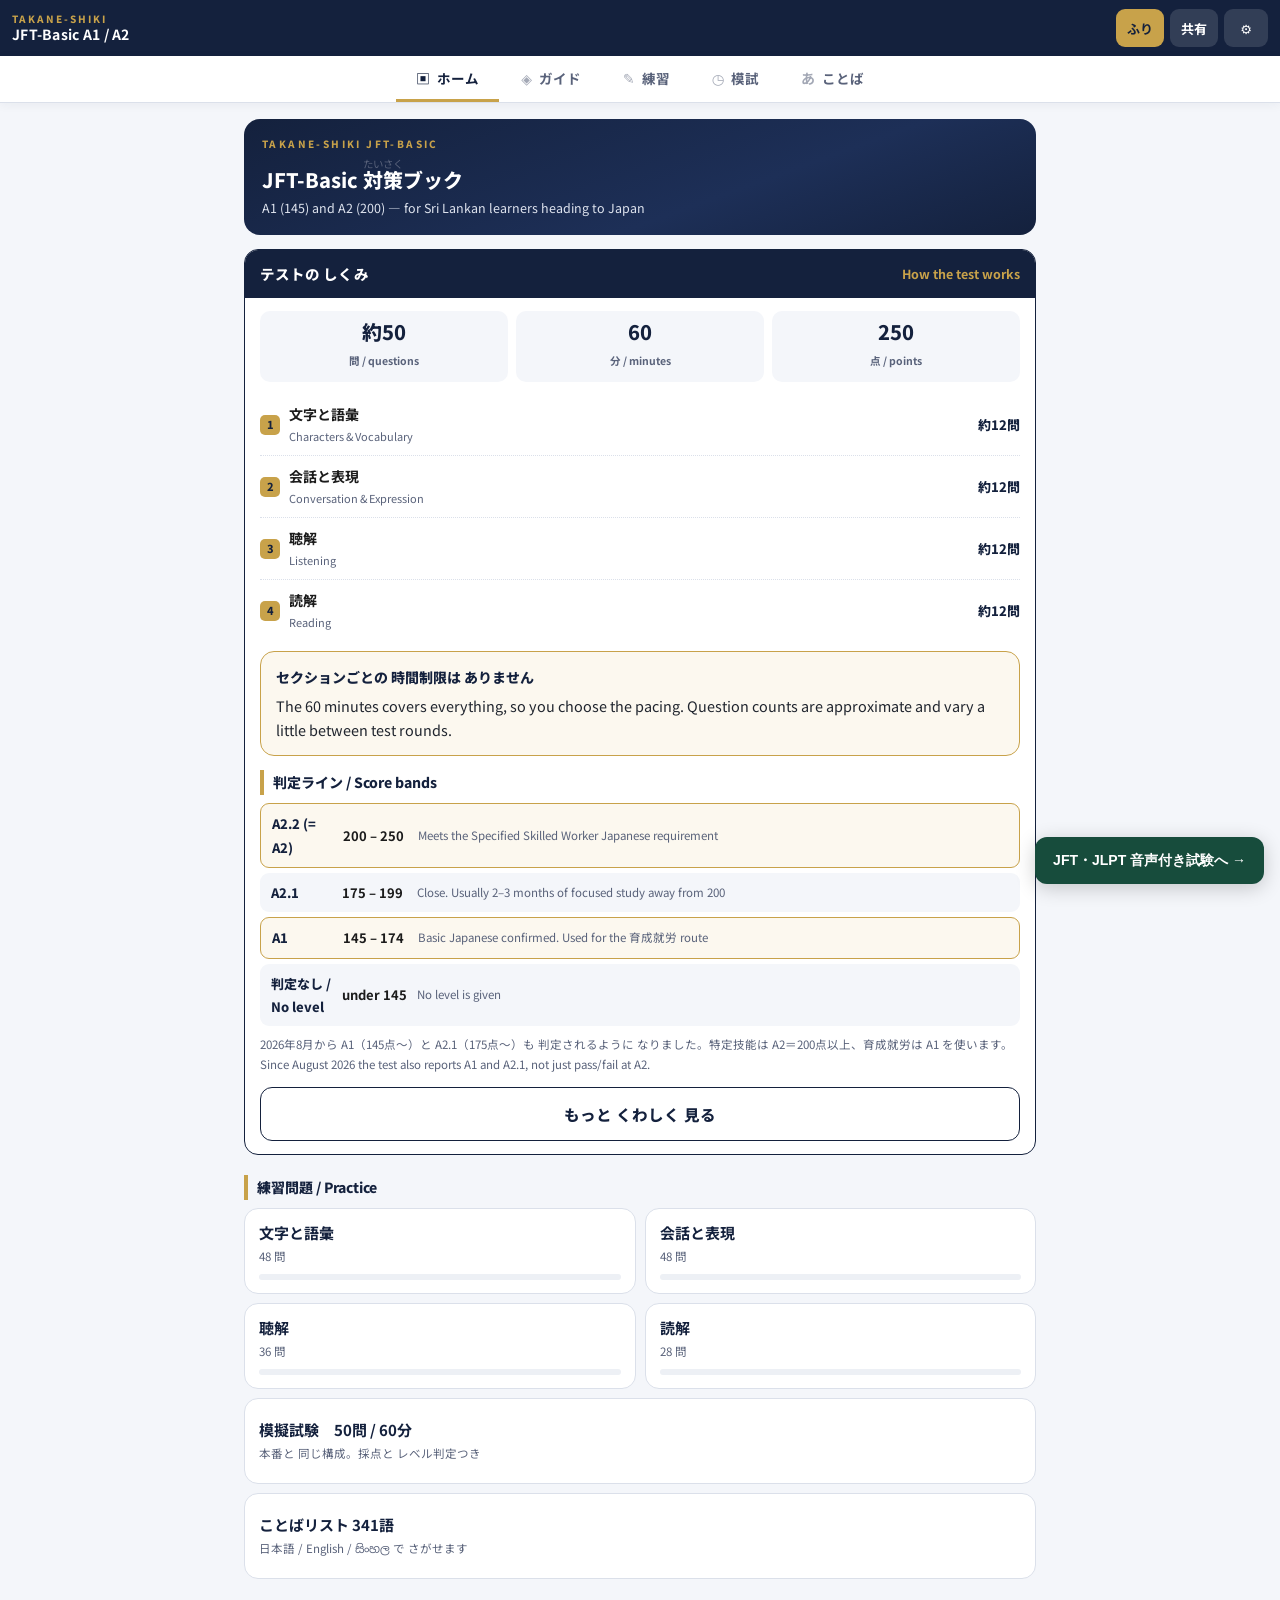
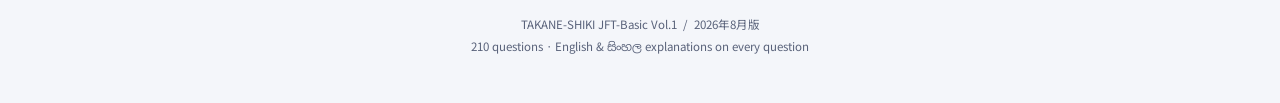
==== commit a486f993: "Publish Japanese Exam Lab with 94 voiced listening questions" ====
--- a/index.html
+++ b/index.html
@@ -331,6 +331,8 @@
 </style>
 </head>
 <body>
+<a href="./exam-lab.html" style="position:fixed;right:16px;bottom:16px;z-index:99999;background:#174c3c;color:#fff;padding:13px 18px;border-radius:12px;font:700 14px/1.5 sans-serif;text-decoration:none;box-shadow:0 4px 20px #0003" aria-label="JFT・JLPT N5 N4 N3 音声付き試験を開く">JFT・JLPT 音声付き試験へ →</a>
+
 
 <header>
   <div class="logo">TAKANE-SHIKI<b>JFT-Basic A1 / A2</b></div>
@@ -1545,3 +1547,4 @@
 </script>
 </body>
 </html>
+
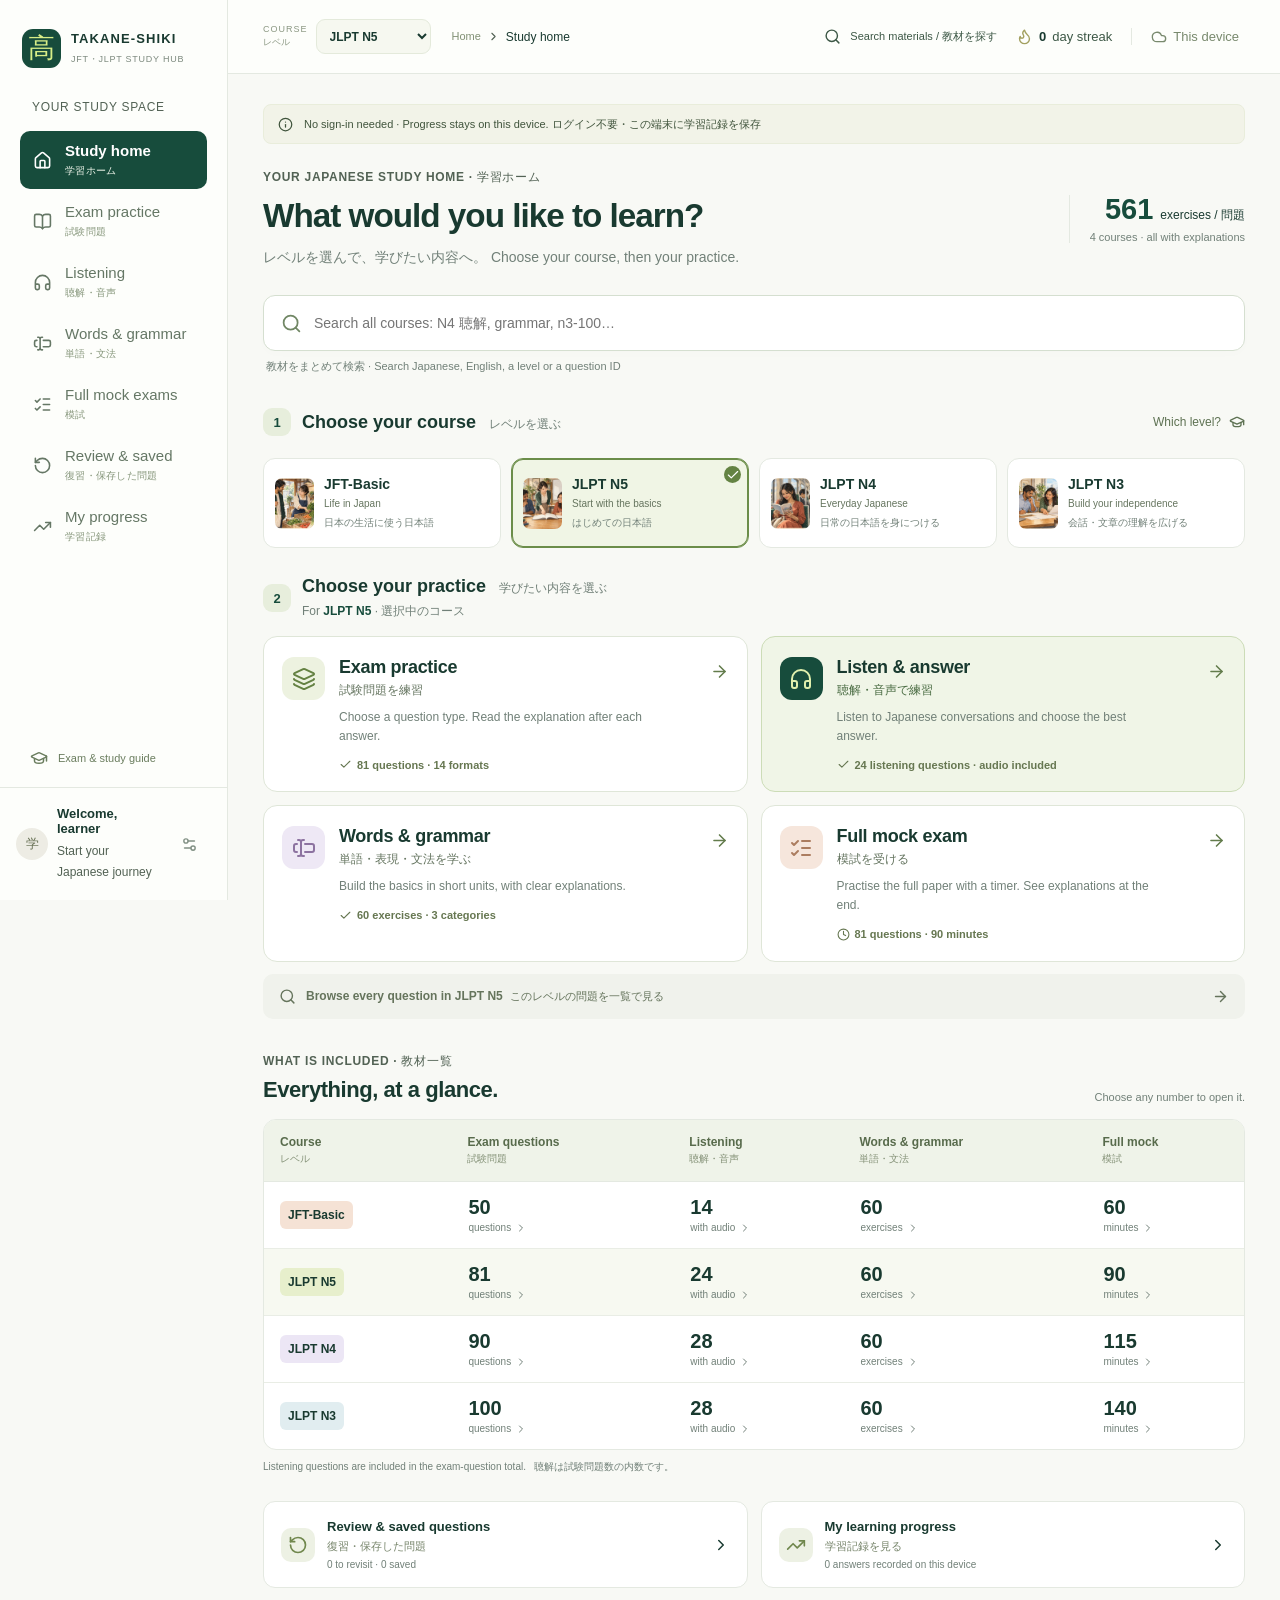
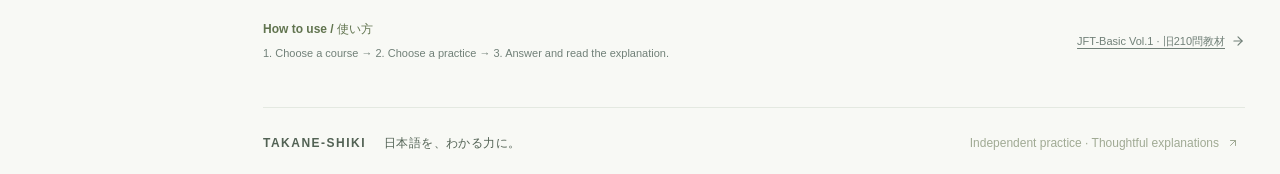
==== commit 58b36412: "Make JFT and JLPT materials easy to find from one study home Unify the main page and exam-lab entry." ====
--- a/index.html
+++ b/index.html
@@ -1,1550 +1,4 @@
 <!doctype html>
-<html lang="ja">
-<head>
-<meta charset="utf-8">
-<meta name="viewport" content="width=device-width,initial-scale=1,viewport-fit=cover">
-<meta name="theme-color" content="#14213D">
-<link rel="manifest" href="manifest.json">
-<link rel="apple-touch-icon" href="apple-touch-icon.png">
-<meta name="apple-mobile-web-app-capable" content="yes">
-<meta name="apple-mobile-web-app-status-bar-style" content="black-translucent">
-<meta name="apple-mobile-web-app-title" content="JFT-Basic">
-<meta name="mobile-web-app-capable" content="yes">
-<meta name="description" content="JFT-Basic (A1/A2) preparation for Sri Lankan learners — 210 questions with English and Sinhala explanations.">
-<title>タカネ式 JFT-Basic 対策 | TAKANE-SHIKI JFT-Basic</title>
-<link rel="preconnect" href="https://fonts.googleapis.com">
-<link rel="preconnect" href="https://fonts.gstatic.com" crossorigin>
-<link href="https://fonts.googleapis.com/css2?family=Noto+Sans+JP:wght@400;700;800&family=Noto+Sans+Sinhala:wght@400;600&display=swap" rel="stylesheet">
-<style>
-:root{
-  --navy:#14213D; --navy2:#1d2f57; --gold:#C8A24A; --gold-d:#8a6a14;
-  --bg:#F4F6FA; --card:#fff; --line:#DBE0EA; --ink:#1b1b1b; --mute:#59627a;
-  --ok:#2f6b34; --ok-bg:#EDF5EE; --ng:#a53b2c; --ng-bg:#FCF1EF;
-  --r:14px; --fs:16px; --navh:60px;
-}
-*{box-sizing:border-box;-webkit-tap-highlight-color:transparent}
-html{-webkit-text-size-adjust:100%}
-body{
-  margin:0;background:var(--bg);color:var(--ink);font-size:var(--fs);line-height:1.8;
-  font-family:"Hiragino Kaku Gothic ProN","Noto Sans JP","Noto Sans Sinhala",
-    system-ui,-apple-system,"Segoe UI",sans-serif;
-}
-body.rb-off ruby rt{visibility:hidden}
-body.f-lg{--fs:18px} body.f-sm{--fs:14.5px}
-ruby rt{font-size:.52em;font-weight:400;line-height:1;color:var(--mute)}
-.si{display:block;font-family:"Noto Sans Sinhala",sans-serif;font-size:.88em;line-height:1.95;color:#3a4152;margin-top:3px}
-.en{display:block;font-size:.9em;line-height:1.65;color:#20252e}
-.ul{border-bottom:2px solid var(--navy);padding-bottom:1px}
-button{font-family:inherit}
-
-/* ==================================================== header */
-header{
-  position:sticky;top:0;z-index:60;background:var(--navy);color:#fff;
-  padding:9px 12px;display:flex;align-items:center;gap:8px;min-height:52px;
-}
-header .logo{font-size:10px;letter-spacing:.2em;color:var(--gold);font-weight:800;line-height:1.3}
-header .logo b{display:block;font-size:14px;letter-spacing:.02em;color:#fff}
-header .sp{margin-left:auto;display:flex;gap:6px}
-.iconbtn{
-  background:rgba(255,255,255,.13);border:0;color:#fff;border-radius:9px;
-  min-width:44px;height:38px;padding:0 11px;font-size:13px;font-weight:700;cursor:pointer
-}
-.iconbtn.on{background:var(--gold);color:var(--navy)}
-.iconbtn:active{opacity:.75}
-
-/* ==================================================== nav
-   せまい画面 → 下に固定（親指が届く位置）
-   ひろい画面 → ヘッダーのすぐ下にタブとして出す（下端まで目線を落とさせない） */
-nav{
-  position:fixed;bottom:0;left:0;right:0;z-index:60;background:#fff;
-  border-top:1px solid var(--line);display:flex;
-  padding-bottom:env(safe-area-inset-bottom);
-  box-shadow:0 -2px 12px rgba(20,33,61,.06)
-}
-nav button{
-  flex:1;border:0;background:none;padding:8px 2px;font-size:11px;color:var(--mute);
-  cursor:pointer;line-height:1.35;font-weight:700;min-height:var(--navh);
-  border-top:3px solid transparent
-}
-nav button i{display:block;font-size:20px;font-style:normal;margin-bottom:2px;opacity:.55}
-nav button.on{color:var(--navy)}
-nav button.on i{opacity:1}
-body.runner nav{display:none}
-
-main{max-width:820px;margin:0 auto;padding:16px 14px calc(var(--navh) + 24px)}
-body.runner main{display:none}   /* 1問ずつ画面のときは通常ページを丸ごと隠す */
-
-@media(min-width:720px){
-  nav{
-    position:sticky;top:52px;bottom:auto;border-top:0;border-bottom:1px solid var(--line);
-    box-shadow:0 2px 10px rgba(20,33,61,.05);justify-content:center;gap:2px;
-    padding:0 14px
-  }
-  nav button{
-    flex:0 0 auto;min-height:0;padding:13px 20px 11px;font-size:13.5px;
-    border-top:0;border-bottom:3px solid transparent
-  }
-  nav button i{display:inline;font-size:14px;margin:0 7px 0 0}
-  nav button.on{border-bottom-color:var(--gold)}
-  main{padding-bottom:40px}
-  .rtop{top:52px}
-  .actbar{position:sticky;border-radius:0 0 var(--r) var(--r)}
-}
-.view{display:none} .view.on{display:block}
-
-/* ==================================================== generic */
-h1.pt{font-size:21px;margin:2px 0 14px;color:var(--navy);font-weight:800;line-height:1.4}
-h1.pt small{display:block;font-size:11px;color:var(--mute);font-weight:700;letter-spacing:.14em;margin-bottom:3px}
-h2.sec{font-size:16.5px;color:var(--navy);margin:26px 0 10px;padding-bottom:7px;border-bottom:2.5px solid var(--gold)}
-h3.sub{font-size:14px;color:var(--navy);margin:20px 0 8px;border-left:4px solid var(--gold);padding-left:9px;font-weight:800}
-.card{background:var(--card);border:1px solid var(--line);border-radius:var(--r);padding:14px 15px;margin-bottom:11px}
-.callout{background:#FCF8EF;border:1px solid var(--gold);border-radius:var(--r);padding:13px 15px;margin:11px 0}
-.callout .lab{font-weight:800;color:var(--navy);font-size:14px;margin-bottom:4px}
-.dark{background:var(--navy);color:#fff;border-radius:var(--r);padding:14px 16px;margin:11px 0}
-.dark .lab{color:var(--gold);font-weight:800;margin-bottom:5px}
-.dark .en{color:#eef1f7}.dark .si{color:#c9d2e4}
-table{width:100%;border-collapse:collapse;margin:9px 0;font-size:.9em}
-th{background:var(--navy);color:#fff;text-align:left;padding:8px 9px;font-size:.85em;font-weight:700}
-td{border-bottom:1px solid var(--line);padding:8px 9px;vertical-align:top}
-tr.hi td{background:#FCF8EF}
-.tw{overflow-x:auto;-webkit-overflow-scrolling:touch}
-a{color:#25457f;word-break:break-all}
-.btn{background:var(--gold);color:var(--navy);border:0;border-radius:12px;padding:15px 20px;
-  font-size:15.5px;font-weight:800;cursor:pointer;width:100%;min-height:52px}
-.btn.sec{background:var(--navy);color:#fff}
-.btn.ghost{background:#fff;color:var(--navy);border:1.5px solid var(--navy)}
-.btn:active{opacity:.85}
-.btn+.btn{margin-top:9px}
-
-/* ==================================================== home */
-.hero{background:linear-gradient(160deg,var(--navy),var(--navy2) 62%,var(--navy));
-  color:#fff;border-radius:16px;padding:16px 18px;margin-bottom:14px}
-.hero .k{font-size:10px;letter-spacing:.24em;color:var(--gold);font-weight:800}
-.hero h2{font-size:20px;margin:5px 0 3px;font-weight:800;line-height:1.4}
-.hero p{margin:0;font-size:12.5px;color:#dfe4ef}
-
-/* テストのしくみ */
-.spec{background:#fff;border:1.5px solid var(--navy);border-radius:var(--r);overflow:hidden;margin-bottom:14px}
-.spec .hd{background:var(--navy);color:#fff;padding:11px 15px;font-weight:800;font-size:14.5px;
-  display:flex;align-items:center;gap:8px}
-.spec .hd em{margin-left:auto;font-style:normal;color:var(--gold);font-size:12.5px;font-weight:700}
-.spec .bd{padding:13px 15px}
-.kpi{display:flex;gap:8px;margin-bottom:12px}
-.kpi div{flex:1;text-align:center;background:#F4F6FA;border-radius:10px;padding:9px 4px}
-.kpi b{display:block;font-size:20px;color:var(--navy);font-weight:800;line-height:1.2}
-.kpi span{font-size:10.5px;color:var(--mute);font-weight:700}
-.slist{margin:0 0 10px;padding:0;list-style:none}
-.slist li{display:flex;align-items:center;gap:9px;padding:8px 0;border-bottom:1px dotted var(--line);font-size:14px}
-.slist li:last-child{border-bottom:0}
-.slist .no{flex:0 0 20px;height:20px;background:var(--gold);color:var(--navy);border-radius:5px;
-  font-size:11px;font-weight:800;display:flex;align-items:center;justify-content:center}
-.slist .nm{flex:1;font-weight:700}
-.slist .nm i{display:block;font-style:normal;font-size:11px;color:var(--mute);font-weight:400}
-.slist .qq{color:var(--navy);font-weight:800;font-size:13px;white-space:nowrap}
-.bands{display:flex;flex-direction:column;gap:5px;margin-top:4px}
-.band{display:flex;align-items:center;gap:9px;border-radius:9px;padding:8px 11px;font-size:13px;
-  background:#F4F6FA}
-.band.hi{background:#FCF8EF;border:1px solid var(--gold)}
-.band b{flex:0 0 62px;font-weight:800;color:var(--navy)}
-.band .sc{flex:0 0 66px;font-weight:700;font-variant-numeric:tabular-nums}
-.band .ms{flex:1;font-size:11.5px;color:var(--mute);line-height:1.5}
-.note{font-size:11.5px;color:var(--mute);line-height:1.7;margin-top:9px}
-
-.tiles{display:grid;grid-template-columns:repeat(2,1fr);gap:9px;margin-bottom:9px}
-.tile{background:#fff;border:1px solid var(--line);border-radius:var(--r);padding:13px 14px;
-  text-align:left;font-size:14px;cursor:pointer;color:var(--ink);min-height:86px}
-.tile b{display:block;color:var(--navy);font-size:15px;margin-bottom:2px}
-.tile span{font-size:11.5px;color:var(--mute)}
-.tile .bar{height:6px;background:#EDF0F5;border-radius:3px;margin-top:9px;overflow:hidden}
-.tile .bar i{display:block;height:100%;background:var(--gold);width:0;transition:width .3s}
-.wide{grid-template-columns:1fr}
-
-/* ==================================================== runner */
-.rtop{position:sticky;top:52px;z-index:55;background:#fff;border-bottom:1px solid var(--line)}
-.rbar{display:flex;align-items:center;gap:8px;padding:8px 12px;min-height:52px}
-.rbar .back{background:none;border:0;font-size:22px;color:var(--navy);cursor:pointer;
-  width:40px;height:40px;line-height:1}
-.rbar .ttl{flex:1;font-size:13.5px;font-weight:800;color:var(--navy);line-height:1.3}
-.rbar .ttl i{display:block;font-style:normal;font-size:11px;color:var(--mute);font-weight:600}
-.rbar .cnt{font-size:13px;font-weight:800;color:var(--navy);font-variant-numeric:tabular-nums}
-.rbar .gridbtn{background:#F0F3F8;border:0;border-radius:9px;width:42px;height:38px;
-  font-size:15px;color:var(--navy);cursor:pointer}
-.pbar{height:4px;background:#EDF0F5}
-.pbar i{display:block;height:100%;background:var(--gold);transition:width .25s}
-.rclock{background:var(--navy);color:#fff;padding:7px 12px;display:flex;align-items:center;gap:10px;
-  font-size:13px;font-weight:700}
-.rclock .clk{font-size:18px;color:var(--gold);font-variant-numeric:tabular-nums}
-.rclock.low .clk{color:#ff9c8e}
-.rclock .rest{margin-left:auto;color:#c9d2e4;font-size:12px}
-
-.stage{padding:14px 14px 130px;max-width:820px;margin:0 auto}
-.qcard{background:#fff;border:1px solid var(--line);border-radius:var(--r);padding:15px 15px 17px}
-.qh{display:flex;align-items:center;gap:8px;margin-bottom:9px}
-.qt{font-size:12px;color:var(--mute);font-weight:700}
-.lv{margin-left:auto;font-size:10.5px;font-weight:800;padding:3px 9px;border-radius:6px}
-.lv.a1{background:#E8EEF8;color:#25457f}.lv.a2{background:#FCF8EF;color:var(--gold-d)}
-.lv.a2h{background:var(--navy);color:var(--gold)}
-.stem{font-size:.9em;color:var(--mute);margin-bottom:9px}
-.mat{background:#FAFBFD;border:1px solid var(--line);border-radius:11px;padding:12px 13px;margin:9px 0;font-size:.96em}
-.mat table{margin:0;font-size:.9em}.mat th{padding:6px 8px}.mat td{padding:6px 8px}
-.prompt{margin:10px 0;font-size:1.06em;line-height:2}
-.ch{list-style:none;margin:14px 0 0;padding:0}
-.ch li{display:flex;gap:11px;align-items:center;border:1.5px solid var(--line);border-radius:12px;
-  padding:14px 14px;margin-bottom:9px;cursor:pointer;background:#fff;min-height:56px;transition:.12s}
-.ch li:active{transform:scale(.99)}
-.ch li .n{flex:0 0 26px;height:26px;border:1.5px solid var(--navy);border-radius:50%;
-  display:flex;align-items:center;justify-content:center;font-size:12.5px;font-weight:800;color:var(--navy)}
-.ch li.sel{border-color:var(--navy);background:#EEF2F9}
-.ch li.sel .n{background:var(--navy);color:#fff}
-.ch li.ok{border-color:#7fae84;background:var(--ok-bg)}
-.ch li.ok .n{background:var(--ok);border-color:var(--ok);color:#fff}
-.ch li.ng{border-color:#d5a9a4;background:var(--ng-bg)}
-.ch li.ng .n{background:var(--ng);border-color:var(--ng);color:#fff}
-.ch.done li{cursor:default}
-
-/* audio */
-.audio{background:var(--navy);color:#fff;border-radius:13px;padding:13px 14px;margin:10px 0}
-.audio .top{display:flex;align-items:center;gap:11px}
-.audio .scene{flex:1;font-size:.94em;line-height:1.8}
-.play{background:var(--gold);color:var(--navy);border:0;border-radius:50%;width:50px;height:50px;
-  font-size:19px;cursor:pointer;flex:0 0 50px;font-weight:800}
-.play:disabled{opacity:.4}
-.audio .ctl{display:flex;align-items:center;gap:10px;margin-top:11px;font-size:12px;color:#c9d2e4}
-.audio input[type=range]{flex:1;accent-color:var(--gold);height:26px}
-.audio .st{font-size:11.5px;color:var(--gold);margin-top:7px;line-height:1.6}
-.audio .trk{font-size:10.5px;color:#8fa0c2;margin-top:3px}
-.scrtoggle{background:none;border:1px solid rgba(255,255,255,.35);color:#fff;border-radius:9px;
-  padding:9px 13px;font-size:12.5px;cursor:pointer;margin-top:10px;width:100%;min-height:42px}
-.scr{margin-top:10px;background:rgba(0,0,0,.24);border-radius:10px;padding:11px 12px;font-size:.93em;display:none}
-.scr.on{display:block}
-.scr .ln{margin-bottom:6px;display:flex;gap:9px}
-.scr .sp{color:var(--gold);font-weight:800;font-size:.85em;flex:0 0 28px}
-.scr .cur{background:rgba(200,162,74,.3);border-radius:5px}
-
-/* explanation */
-.exp{margin-top:16px;background:#fff;border:1px solid var(--line);border-radius:var(--r);
-  padding:14px 15px;animation:pop .18s ease-out}
-@keyframes pop{from{opacity:0;transform:translateY(6px)}to{opacity:1;transform:none}}
-.verdict{font-weight:800;font-size:16px;margin-bottom:9px;display:flex;align-items:center;gap:8px}
-.verdict.ok{color:var(--ok)}.verdict.ng{color:var(--ng)}
-.verdict .tag{font-size:11px;background:#F0F3F8;color:var(--mute);border-radius:6px;padding:3px 8px;margin-left:auto}
-.ansline{background:var(--ok-bg);border:1px solid #7fae84;border-radius:10px;padding:10px 12px;
-  margin-bottom:11px;font-size:1.02em}
-.ansline b{color:var(--ok);margin-right:6px}
-.exp .ja{font-size:.98em;margin-bottom:11px;line-height:1.95}
-.tabs{display:flex;gap:6px;margin-bottom:9px}
-.tabs button{flex:1;border:1.5px solid var(--line);background:#fff;border-radius:9px;padding:8px 4px;
-  font-size:12.5px;font-weight:700;color:var(--mute);cursor:pointer;min-height:40px}
-.tabs button.on{background:var(--navy);color:#fff;border-color:var(--navy)}
-.tp{display:none}.tp.on{display:block}
-.ww{background:var(--ng-bg);border-radius:11px;padding:11px 12px;margin:11px 0 0}
-.ww .lab{font-size:11.5px;font-weight:800;color:var(--ng);margin-bottom:7px}
-.ww .it{display:flex;gap:9px;margin-bottom:9px;font-size:.9em;line-height:1.7}
-.ww .it:last-child{margin-bottom:0}
-.ww .it b{color:var(--ng);flex:0 0 18px}
-.words{border-top:1px dotted var(--line);padding-top:10px;margin-top:11px}
-.words .wl{background:var(--navy);color:var(--gold);font-size:10.5px;padding:3px 8px;border-radius:5px;font-weight:800}
-.words .w{display:block;font-size:.92em;margin-top:7px;line-height:1.7}
-.words .w i{color:var(--mute);font-style:normal;margin-left:7px}
-.words .w .s{font-family:"Noto Sans Sinhala";color:#3a4152;margin-left:7px;font-size:.92em}
-
-/* bottom action bar */
-.actbar{position:fixed;bottom:0;left:0;right:0;z-index:58;background:#fff;
-  border-top:1px solid var(--line);padding:10px 14px calc(10px + env(safe-area-inset-bottom));
-  display:flex;gap:9px;max-width:820px;margin:0 auto;box-shadow:0 -2px 14px rgba(20,33,61,.08)}
-.actbar .btn{margin:0}
-.actbar .half{flex:0 0 40%}
-
-/* number grid sheet */
-.sheet{position:fixed;inset:0;z-index:90;background:rgba(10,16,30,.55);display:none;align-items:flex-end}
-.sheet.on{display:flex}
-.sheet .box{background:#fff;width:100%;border-radius:20px 20px 0 0;padding:18px 16px 28px;
-  max-height:84vh;overflow:auto;margin:0 auto;max-width:820px}
-.sheet h3{margin:0 0 13px;color:var(--navy);font-size:16.5px}
-.ngrid{display:grid;grid-template-columns:repeat(6,1fr);gap:7px;margin-bottom:14px}
-.ngrid button{border:1.5px solid var(--line);background:#fff;border-radius:9px;height:44px;
-  font-size:13.5px;font-weight:700;color:var(--ink);cursor:pointer}
-.ngrid button.ok{background:var(--ok-bg);border-color:#7fae84;color:var(--ok)}
-.ngrid button.ng{background:var(--ng-bg);border-color:#d5a9a4;color:var(--ng)}
-.ngrid button.sel{background:#EEF2F9;border-color:var(--navy);color:var(--navy)}
-.ngrid button.cur{outline:3px solid var(--gold);outline-offset:1px}
-.srow{margin-bottom:15px}
-.srow .lb{font-size:12.5px;color:var(--mute);font-weight:700;margin-bottom:7px}
-.seg{display:flex;gap:6px}
-.seg button{flex:1;border:1.5px solid var(--line);background:#fff;border-radius:10px;padding:11px 4px;
-  font-size:13px;font-weight:700;color:var(--mute);cursor:pointer;min-height:46px}
-.seg button.on{background:var(--navy);color:#fff;border-color:var(--navy)}
-
-/* result */
-.result{background:#fff;border:2px solid var(--navy);border-radius:var(--r);padding:22px 18px;
-  text-align:center;margin-bottom:13px}
-.result .big{font-size:46px;font-weight:800;color:var(--navy);line-height:1.1}
-.result .big small{font-size:17px;color:var(--mute)}
-.result .lvl{display:inline-block;background:var(--gold);color:var(--navy);border-radius:10px;
-  padding:7px 20px;font-weight:800;font-size:17px;margin-top:10px}
-.result .msg{font-size:13px;color:var(--mute);margin-top:12px;line-height:1.8}
-.rev{background:#fff;border:1px solid var(--line);border-radius:var(--r);padding:13px 15px;margin-bottom:10px}
-.rev .rh{display:flex;align-items:center;gap:8px;margin-bottom:8px;font-weight:800;font-size:14px}
-.rev .rh .num{background:var(--navy);color:#fff;border-radius:7px;min-width:28px;height:26px;
-  display:flex;align-items:center;justify-content:center;font-size:13px}
-.rev .rh .mk{margin-left:auto;font-size:12px;font-weight:700}
-.rev .rh .mk.ok{color:var(--ok)}.rev .rh .mk.ng{color:var(--ng)}
-
-/* vocab */
-.search{width:100%;border:1.5px solid var(--line);border-radius:12px;padding:13px 14px;
-  font-size:16px;font-family:inherit;margin-bottom:11px;background:#fff;min-height:50px}
-.vrow{display:flex;gap:11px;background:#fff;border:1px solid var(--line);border-radius:11px;
-  padding:10px 12px;margin-bottom:6px;font-size:.94em}
-.vrow .ja{flex:0 0 38%;font-weight:700}
-.vrow .rest i{color:var(--mute);font-style:normal;display:block}
-.vrow .rest .s{font-family:"Noto Sans Sinhala";color:#3a4152;font-size:.92em;display:block}
-
-/* guide sub-tabs */
-.subtabs{display:flex;gap:6px;overflow-x:auto;padding-bottom:3px;margin-bottom:14px;
-  -webkit-overflow-scrolling:touch}
-.subtabs button{border:1.5px solid var(--line);background:#fff;border-radius:20px;padding:9px 15px;
-  font-size:13px;font-weight:700;color:var(--mute);cursor:pointer;white-space:nowrap;min-height:42px}
-.subtabs button.on{background:var(--navy);color:#fff;border-color:var(--navy)}
-.step{display:flex;gap:11px;background:#fff;border:1px solid var(--line);
-  border-left:4px solid var(--navy);border-radius:11px;padding:12px 13px;margin-bottom:2px}
-.step .n{flex:0 0 26px;height:26px;background:var(--navy);color:#fff;border-radius:50%;
-  display:flex;align-items:center;justify-content:center;font-size:12.5px;font-weight:800}
-.arrow{text-align:center;color:var(--gold);font-size:12px;margin:2px 0}
-.dd{display:grid;gap:10px;margin-top:12px}
-@media(min-width:620px){.dd{grid-template-columns:1fr 1fr}}
-.do{background:#F2F7F2;border:1px solid #9dbb9d;border-radius:var(--r);padding:13px 14px}
-.dont{background:#FCF3F2;border:1px solid #d5a9a4;border-radius:var(--r);padding:13px 14px}
-.dd .lab{font-weight:800;font-size:13.5px;margin-bottom:6px}
-.do .lab{color:var(--ok)}.dont .lab{color:var(--ng)}
-.dd ul{margin:0;padding-left:17px}.dd li{margin-bottom:8px;font-size:.93em}
-.foot{text-align:center;color:var(--mute);font-size:11.5px;padding:26px 0 6px;line-height:1.9}
-
-/* ==================================================== 共有シート */
-.qrbox{text-align:center;background:#fff;border:1px solid var(--line);border-radius:var(--r);
-  padding:16px 14px 12px;margin-bottom:12px}
-.qrbox svg{max-width:100%;height:auto;display:block;margin:0 auto}
-.qrurl{margin-top:10px;font-size:12px;color:var(--mute);word-break:break-all;line-height:1.6}
-.warn2{background:var(--ng-bg);border:1px solid #d5a9a4;border-radius:var(--r);
-  padding:12px 14px;margin-bottom:12px;font-size:13.5px;line-height:1.8}
-.en2{display:block;font-size:.88em;color:var(--mute);margin-top:5px;line-height:1.65}
-
-</style>
-</head>
-<body>
-<a href="./exam-lab.html" style="position:fixed;right:16px;bottom:16px;z-index:99999;background:#174c3c;color:#fff;padding:13px 18px;border-radius:12px;font:700 14px/1.5 sans-serif;text-decoration:none;box-shadow:0 4px 20px #0003" aria-label="JFT・JLPT N5 N4 N3 音声付き試験を開く">JFT・JLPT 音声付き試験へ →</a>
-
-
-<header>
-  <div class="logo">TAKANE-SHIKI<b>JFT-Basic A1 / A2</b></div>
-  <div class="sp">
-    <button class="iconbtn on" id="btn-ruby" title="ふりがな">ふり</button>
-    <button class="iconbtn" id="btn-share" title="友だちに送る">共有</button>
-    <button class="iconbtn" id="btn-set" title="設定">⚙</button>
-  </div>
-</header>
-
-<nav>
-  <button data-v="home" class="on"><i>▣</i>ホーム</button>
-  <button data-v="guide"><i>◈</i>ガイド</button>
-  <button data-v="practice"><i>✎</i>練習</button>
-  <button data-v="mock"><i>◷</i>模試</button>
-  <button data-v="vocab"><i>あ</i>ことば</button>
-</nav>
-
-<main>
-  <section class="view on" id="v-home"></section>
-  <section class="view" id="v-guide"></section>
-  <section class="view" id="v-practice"></section>
-  <section class="view" id="v-mock"></section>
-  <section class="view" id="v-vocab"></section>
-  <div class="foot">TAKANE-SHIKI JFT-Basic Vol.1 &nbsp;/&nbsp; 2026年8月版<br>
-  210 questions · English &amp; සිංහල explanations on every question</div>
-</main>
-
-<!-- 1問ずつ解く画面。ナビを隠して全画面で使う -->
-<section class="view" id="v-run"></section>
-
-<div class="sheet" id="sheet"><div class="box"></div></div>
-
-<script>window.JFT={"guide":{"meta":{"title_ja":"タカネ式 JFT-Basic 対策ブック","title_en":"TAKANE-SHIKI JFT-Basic Preparation Book","title_si":"TAKANE-SHIKI JFT-Basic සූදානම් වීමේ පොත","subtitle_en":"A1 (145) and A2 (200) — for Sri Lankan learners heading to Japan","subtitle_si":"A1 (145) සහ A2 (200) — ජපානයට යන ශ්‍රී ලාංකික ඉගෙනුම්කරුවන් සඳහා","volume":"Vol. 1","edition":"2026年8月版 / August 2026 Edition"},"chapters":[{"id":"G1","title_en":"1. What is JFT-Basic?","title_si":"1. JFT-Basic යනු කුමක්ද?","blocks":[{"type":"para","en":"JFT-Basic (the Japan Foundation Test for Basic Japanese) measures whether you can communicate in the Japanese you actually need to live and work in Japan. It is not a school grammar exam. Every question is built on a real situation: a factory instruction, a hospital reception desk, a train announcement, a notice on the dormitory wall.","si":"JFT-Basic (Japan Foundation Test for Basic Japanese) මගින් මනිනු ලබන්නේ ජපානයේ ජීවත් වීමට හා වැඩ කිරීමට ඔබට සැබැවින්ම අවශ්‍ය ජපන් භාෂාවෙන් සන්නිවේදනය කළ හැකිද යන්නයි. එය පාසල් ව්‍යාකරණ විභාගයක් නොවේ. සෑම ප්‍රශ්නයක්ම සැබෑ තත්ත්වයක් මත ගොඩනගා ඇත: කර්මාන්තශාලා උපදෙසක්, රෝහල් පිළිගැනීමේ කවුන්ටරයක්, දුම්රිය නිවේදනයක්, නේවාසිකාගාර බිත්තියේ දැන්වීමක්."},{"type":"para","en":"It is a Computer Based Test (CBT). You sit at a computer, read the questions on screen, and listen through headphones. You get your score on the screen as soon as you finish.","si":"එය පරිගණක පාදක විභාගයකි (CBT). ඔබ පරිගණකයක් ඉදිරියේ වාඩි වී, තිරයේ ඇති ප්‍රශ්න කියවා, හෙඩ්ෆෝන් හරහා අසන්න. විභාගය අවසන් වූ වහාම ඔබේ ලකුණු තිරයේ දිස්වේ."},{"type":"callout","label_en":"Who needs this test","label_si":"මෙම විභාගය අවශ්‍ය කාටද","en":"Specified Skilled Worker (特定技能): you need A2 — 200 points or more.\nTraining & Employment (育成就労, starting April 2027): the A1 judgement added in August 2026 is used here.\nThe result never expires. Once you pass, it is yours.","si":"විශේෂිත නිපුණතා සේවක (特定技能): ඔබට A2 — ලකුණු 200ක් හෝ ඊට වැඩි ප්‍රමාණයක් අවශ්‍යයි.\nපුහුණු හා රැකියා (育成就労, 2027 අප්‍රේල් සිට): 2026 අගෝස්තු මාසයේ එකතු කළ A1 නිර්ණය මෙහිදී භාවිතා වේ.\nප්‍රතිඵලය කිසිදා කල් ඉකුත් නොවේ. එක් වරක් සමත් වූ පසු, එය ඔබේය."}]},{"id":"G2","title_en":"2. Levels and scores — what changed in August 2026","title_si":"2. මට්ටම් සහ ලකුණු — 2026 අගෝස්තුවේ වෙනස් වූ දේ","blocks":[{"type":"para","en":"Until July 2026 the test only told you one thing: did you reach A2 or not. From August 2026 it reports three levels. This matters: a score of 160 used to mean nothing on paper. Now it is a recorded A1 result.","si":"2026 ජූලි දක්වා විභාගය ඔබට කීවේ එක් දෙයක් පමණි: ඔබ A2 ට ළඟා වූවාද නැද්ද යන්නයි. 2026 අගෝස්තු සිට එය මට්ටම් තුනක් වාර්තා කරයි. මෙය වැදගත්: ලකුණු 160ක් කලින් කිසිවක් අදහස් නොකළේය. දැන් එය වාර්තාගත A1 ප්‍රතිඵලයකි."},{"type":"scoretable","rows":[{"band":"A2.2 (= A2)","score":"200 – 250","meaning_en":"Meets the Specified Skilled Worker Japanese requirement","meaning_si":"විශේෂිත නිපුණතා සේවක ජපන් භාෂා අවශ්‍යතාව සපුරයි","highlight":true},{"band":"A2.1","score":"175 – 199","meaning_en":"Close. Usually 2–3 months of focused study away from 200","meaning_si":"සමීපයි. සාමාන්‍යයෙන් 200 සිට මාස 2–3ක අවධානයෙන් යුත් අධ්‍යයනයක් ඉතිරියි","highlight":false},{"band":"A1","score":"145 – 174","meaning_en":"Basic Japanese confirmed. Used for the 育成就労 route","meaning_si":"මූලික ජපන් භාෂාව තහවුරු වී ඇත. 育成就労 මාර්ගය සඳහා භාවිතා වේ","highlight":true},{"band":"判定なし / No level","score":"under 145","meaning_en":"No level is given","meaning_si":"මට්ටමක් ලබා නොදේ","highlight":false}]},{"type":"callout","label_en":"How this book is built","label_si":"මෙම පොත ගොඩනගා ඇති ආකාරය","en":"Every practice question is marked A1 or A2. If your goal is 145, do the A1 questions until you get 90% right, then start A2. If your goal is 200, do both — the A1 questions are the foundation the A2 questions stand on.","si":"සෑම අභ්‍යාස ප්‍රශ්නයක්ම A1 හෝ A2 ලෙස සලකුණු කර ඇත. ඔබේ ඉලක්කය 145 නම්, 90%ක් නිවැරදි වන තුරු A1 ප්‍රශ්න කරන්න, පසුව A2 ආරම්භ කරන්න. ඔබේ ඉලක්කය 200 නම්, දෙකම කරන්න — A1 ප්‍රශ්න යනු A2 ප්‍රශ්න පිහිටා ඇති පදනමයි."}]},{"id":"G3","title_en":"3. The shape of the test","title_si":"3. විභාගයේ ස්වරූපය","blocks":[{"type":"structtable","rows":[{"no":"1","name_ja":"文字と語彙","name_en":"Characters & Vocabulary","q":"approx. 12","content_en":"Word meaning, word usage, kanji reading, kanji meaning","content_si":"වචනයේ අර්ථය, වචන භාවිතය, කන්ජි කියවීම"},{"no":"2","name_ja":"会話と表現","name_en":"Conversation & Expression","q":"approx. 12","content_en":"Grammar, expressions — what do you say in this situation","content_si":"ව්‍යාකරණ, ප්‍රකාශන — මෙම තත්ත්වයේදී ඔබ කුමක් කියනවාද"},{"no":"3","name_ja":"聴解","name_en":"Listening","q":"approx. 12","content_en":"Social exchanges, shops and public offices, instructions and announcements","content_si":"සමාජ සංවාද, සාප්පු සහ රාජ්‍ය කාර්යාල, උපදෙස් සහ නිවේදන"},{"no":"4","name_ja":"読解","name_en":"Reading","q":"approx. 12","content_en":"Understanding content, finding information in notices and tables","content_si":"අන්තර්ගතය තේරුම් ගැනීම, දැන්වීම් හා වගු තුළින් තොරතුරු සොයා ගැනීම"}],"footer_en":"Approximately 50 questions in 60 minutes. Total 250 points. There is NO time limit on each section — the 60 minutes covers everything, so you control the pacing.","footer_si":"විනාඩි 60ක් තුළ ප්‍රශ්න 50ක් පමණ. මුළු ලකුණු 250යි. එක් එක් කොටසට වෙන වෙනම කාල සීමාවක් නොමැත — විනාඩි 60 සියල්ල ආවරණය කරයි, එබැවින් වේගය ඔබ පාලනය කරයි."}]},{"id":"G4","title_en":"4. The five rules that catch people out","title_si":"4. මිනිසුන් අසමත් කරන නීති පහ","blocks":[{"type":"rules","items":[{"n":"1","en":"The listening audio plays up to TWO times. Do not panic on the first play. Use the first play to understand the situation, the second to confirm the detail.","si":"ශ්‍රවණ ශබ්දය දෙවරක් දක්වා වාදනය වේ. පළමු වාරයේදී කලබල නොවන්න. තත්ත්වය තේරුම් ගැනීමට පළමු වාරය භාවිතා කරන්න, විස්තර තහවුරු කිරීමට දෙවැන්න."},{"n":"2","en":"You can review and change answers INSIDE a section. But once you move to the next section, you can never go back. Check before you press forward.","si":"එක් කොටසක් තුළ පිළිතුරු නැවත බලා වෙනස් කළ හැක. නමුත් ඊළඟ කොටසට ගිය පසු, ඔබට කිසිදා ආපසු යා නොහැක. ඉදිරියට යාමට පෙර පරීක්ෂා කරන්න."},{"n":"3","en":"There is no penalty for a wrong answer. Never leave a question blank. If time is running out, choose something for every remaining question.","si":"වැරදි පිළිතුරකට දඬුවමක් නැත. කිසිදා ප්‍රශ්නයක් හිස්ව නොතබන්න. කාලය අවසන් වන්නේ නම්, ඉතිරි සෑම ප්‍රශ්නයකටම යමක් තෝරන්න."},{"n":"4","en":"If you score 199 or below you may retake — but you must wait 45 days from your test date. Plan your test dates backwards from the date the employer needs the certificate.","si":"ඔබ ලකුණු 199ක් හෝ ඊට අඩුවෙන් ලබා ගන්නේ නම් නැවත විභාගයට පෙනී සිටිය හැක — නමුත් ඔබේ විභාග දිනයේ සිට දින 45ක් රැඳී සිටිය යුතුය. සේවා යෝජකයාට සහතිකය අවශ්‍ය දිනයේ සිට පසුපසට ඔබේ විභාග දින සැලසුම් කරන්න."},{"n":"5","en":"Bring your Confirmation Letter and an original, unexpired photo ID whose name matches your registration exactly. A mismatched name means you cannot sit. Entry opens 45 minutes before; arrive 30 minutes early.","si":"ඔබේ තහවුරු කිරීමේ ලිපිය සහ ලියාපදිංචියට හරියටම ගැලපෙන නමක් සහිත, කල් ඉකුත් නොවූ මුල් ඡායාරූප හැඳුනුම්පත ගෙන එන්න. නම නොගැලපේ නම් ඔබට විභාගයට පෙනී සිටිය නොහැක. ඇතුළු වීම විනාඩි 45කට පෙර ආරම්භ වේ; විනාඩි 30කට කලින් පැමිණෙන්න."}]},{"type":"factbox","title_en":"Sri Lanka — the numbers","title_si":"ශ්‍රී ලංකාව — සංඛ්‍යා","items_en":["Test centre: Colombo. Test windows run roughly every two months (6 rounds per year).","Test fee: LKR 12,000.","In the June–July 2025 round, 1,349 people sat the test in Sri Lanka and 50.1% reached the standard score.","That means half the room fails. The half that passes is the half that practised the format, not just the language."],"items_si":["විභාග මධ්‍යස්ථානය: කොළඹ. විභාග කවුළු ආසන්න වශයෙන් සෑම මාස දෙකකට වරක් (වසරකට වට 6ක්).","විභාග ගාස්තුව: රු. 12,000.","2025 ජූනි–ජූලි වටයේදී, ශ්‍රී ලංකාවේ පුද්ගලයින් 1,349ක් විභාගයට පෙනී සිටි අතර 50.1%ක් සම්මත ලකුණට ළඟා විය.","එනම් කාමරයේ අඩක් අසමත් වේ. සමත් වන අඩ යනු භාෂාව පමණක් නොව ආකෘතියද පුහුණු වූ අඩයි."]}]},{"id":"G5","title_en":"5. How to study — the 8-week plan","title_si":"5. අධ්‍යයනය කරන ආකාරය — සති 8 සැලැස්ම","blocks":[{"type":"para","en":"Eight weeks is enough to move one level if you study every day. The plan below assumes 90 minutes on weekdays and 3 hours on one weekend day. Adjust the pace, but do not skip the order — listening improves last, so it must start first.","si":"ඔබ දිනපතා ඉගෙන ගන්නේ නම් මට්ටමක් ඉහළ යාමට සති අටක් ප්‍රමාණවත්ය. පහත සැලැස්ම සතියේ දිනවල විනාඩි 90ක් සහ සති අන්තයේ එක් දිනක පැය 3ක් උපකල්පනය කරයි. වේගය සකසන්න, නමුත් අනුපිළිවෙල මඟ නොහරින්න — ශ්‍රවණය අවසානයේ දියුණු වන බැවින්, එය මුලින්ම ආරම්භ විය යුතුය."},{"type":"weekplan","rows":[{"w":"Week 1–2","focus_en":"Foundation","task_en":"Irodori Starter/Elementary 1, units 1–6. Learn 20 words a day from the word lists at the back of this book. Listen to Part 3 audio once a day even if you understand nothing.","task_si":"Irodori Starter/Elementary 1, ඒකක 1–6. මෙම පොතේ පිටුපස වචන ලැයිස්තුවෙන් දිනකට වචන 20ක් ඉගෙන ගන්න. කිසිවක් නොතේරුණත් දිනකට වරක් Part 3 ශබ්දය අසන්න."},{"w":"Week 3–4","focus_en":"Characters & Vocabulary","task_en":"Part 2 Section 1 of this book, all 48 questions. Read every explanation, including the wrong answers. Write each kanji 5 times.","task_si":"මෙම පොතේ Part 2 කොටස 1, ප්‍රශ්න 48ම. වැරදි පිළිතුරු ඇතුළුව සෑම පැහැදිලි කිරීමක්ම කියවන්න. එක් එක් කන්ජි 5 වතාවක් ලියන්න."},{"w":"Week 4–5","focus_en":"Conversation","task_en":"Part 2 Section 2. Say every correct answer out loud 3 times. This section is about reflexes, not knowledge.","task_si":"Part 2 කොටස 2. සෑම නිවැරදි පිළිතුරක්ම හඬ නඟා 3 වතාවක් කියන්න. මෙම කොටස දැනුම නොව ප්‍රතීකයන් පිළිබඳයි."},{"w":"Week 5–6","focus_en":"Listening","task_en":"Part 2 Section 3. First listen without the script. Then read the script. Then shadow the audio — speak at the same time as the recording.","task_si":"Part 2 කොටස 3. පළමුව පිටපත නොමැතිව අසන්න. පසුව පිටපත කියවන්න. පසුව ශබ්දය අනුගමනය කරන්න — පටිගත කිරීම සමඟම කථා කරන්න."},{"w":"Week 6–7","focus_en":"Reading","task_en":"Part 2 Section 4. Time yourself: 90 seconds per question. Reading is where people run out of time on test day.","task_si":"Part 2 කොටස 4. කාලය ගණන් කරන්න: ප්‍රශ්නයකට තත්පර 90ක්. විභාග දිනයේ මිනිසුන්ට කාලය ඉවර වන්නේ කියවීමේදීය."},{"w":"Week 8","focus_en":"Mock test & repair","task_en":"Sit the mock test in Part 3 in one sitting, 60 minutes, no dictionary. Score it. Then go back and redo only the question types you got wrong.","task_si":"Part 3 හි ආදර්ශ විභාගය එක් වාරයකදී, විනාඩි 60ක්, ශබ්දකෝෂයක් නොමැතිව කරන්න. ලකුණු දෙන්න. පසුව ආපසු ගොස් ඔබට වැරදුණු ප්‍රශ්න වර්ග පමණක් නැවත කරන්න."}]},{"type":"callout","label_en":"The one habit that matters most","label_si":"වඩාත්ම වැදගත් එක් පුරුද්දක්","en":"Keep a 'mistake notebook'. Every question you get wrong, write three lines: the question, the correct answer, and WHY you chose the wrong one. Review it for 10 minutes before every study session. Students who do this move roughly twice as fast as students who only do new questions.","si":"'වැරදි සටහන් පොතක්' තබා ගන්න. ඔබට වැරදෙන සෑම ප්‍රශ්නයකටම පේළි තුනක් ලියන්න: ප්‍රශ්නය, නිවැරදි පිළිතුර, සහ ඔබ වැරදි එක තෝරා ගත්තේ ඇයි කියා. සෑම අධ්‍යයන සැසියකට පෙර විනාඩි 10ක් එය නැවත බලන්න. මෙය කරන සිසුන් නව ප්‍රශ්න පමණක් කරන සිසුන්ට වඩා දෙගුණයක් වේගයෙන් ඉදිරියට යයි."}]},{"id":"G6","title_en":"6. Free official materials you should be using","title_si":"6. ඔබ භාවිතා කළ යුතු නොමිලේ නිල ද්‍රව්‍ය","blocks":[{"type":"resources","items":[{"name":"いろどり 生活の日本語 (Irodori)","url":"https://www.irodori.jpf.go.jp/","en":"The official coursebook the test is based on. Free PDF, all levels, with audio. Starter → Elementary 1 covers A1; Elementary 2 covers A2. There is no Sinhala edition yet — use the English edition.","si":"විභාගය පදනම් වී ඇති නිල පාඨමාලා පොත. නොමිලේ PDF, සියලු මට්ටම්, ශබ්ද සමඟ. සිංහල සංස්කරණයක් තවම නැත — ඉංග්‍රීසි සංස්කරණය භාවිතා කරන්න."},{"name":"いろどり日本語オンラインコース","url":"https://www.irodori-online.jpf.go.jp/","en":"The same content as an interactive online course with video. Free.","si":"වීඩියෝ සමඟ අන්තර්ක්‍රියාකාරී මාර්ගගත පාඨමාලාවක් ලෙස එම අන්තර්ගතයමයි. නොමිලේ."},{"name":"JFにほんごeラーニング みなと (Minato)","url":"https://minato-jf.jp/","en":"The Japan Foundation's e-learning platform. Free courses with a teacher-supported option.","si":"Japan Foundation හි ඊ-ඉගෙනුම් වේදිකාව. ගුරු සහාය සහිත විකල්පයක් සමඟ නොමිලේ පාඨමාලා."},{"name":"Official sample questions","url":"https://www.jpf.go.jp/jft-basic/sample/q01.html","en":"The real screen layout of the CBT. Do these at least once so the interface is not new on test day.","si":"CBT හි සැබෑ තිර සැකැස්ම. විභාග දිනයේ අතුරුමුහුණත අලුත් නොවන ලෙස මේවා අවම වශයෙන් එක් වරක් කරන්න."},{"name":"Test schedule & booking (Prometric)","url":"https://www.prometric-jp.com/ssw/schedule/","en":"Test dates and reservations. Book early — Colombo seats fill.","si":"විභාග දින සහ වෙන් කිරීම්. කලින් වෙන් කරන්න — කොළඹ ආසන පිරී යයි."}]}]}],"strategies":[{"section":"moji","no":"1","name_ja":"文字と語彙","name_en":"Characters & Vocabulary","target_time_en":"8 minutes for 12 questions — about 40 seconds each","target_time_si":"ප්‍රශ්න 12කට විනාඩි 8ක් — එකකට තත්පර 40ක් පමණ","flow":[{"step":"1","en":"Read the underlined word FIRST, before the sentence.","si":"වාක්‍යයට පෙර, යටින් ඉරි ඇඳි වචනය මුලින්ම කියවන්න."},{"step":"2","en":"Decide the question type: reading? writing? meaning? Each type needs a different move.","si":"ප්‍රශ්න වර්ගය තීරණය කරන්න: කියවීමද? ලිවීමද? අර්ථයද?"},{"step":"3","en":"Say the word out loud in your head. Long vowels (おう/えい) and small つ decide most of these questions.","si":"වචනය ඔබේ හිසේ හඬ නඟා කියන්න. දිගු ස්වර සහ කුඩා つ මෙම ප්‍රශ්න බොහොමයක් තීරණය කරයි."},{"step":"4","en":"Cross out the two obviously wrong choices before choosing between the last two.","si":"අවසාන දෙක අතරින් තෝරා ගැනීමට පෙර පැහැදිලිවම වැරදි තේරීම් දෙක කපා දමන්න."},{"step":"5","en":"If you still do not know after 40 seconds, mark your best guess and move. Do not lose reading time here.","si":"තත්පර 40කට පසුවත් ඔබ නොදන්නේ නම්, හොඳම අනුමානය සලකුණු කර ඉදිරියට යන්න."}],"do_en":["Read the whole sentence — context tells you which of two similar words fits.","Watch for 音読み vs 訓読み: 人 is じん in 外国人 but ひと alone.","Learn workplace signage as pictures: 危険, 立入禁止, 非常口, 準備中."],"do_si":["මුළු වාක්‍යයම කියවන්න — සන්දර්භය ඔබට කියයි.","音読み සහ 訓読み අතර වෙනස බලන්න.","රැකියා ස්ථානයේ සලකුණු පින්තූර ලෙස ඉගෙන ගන්න."],"dont_en":["Do not translate into Sinhala or English. It costs 10 seconds per question and you do not have them.","Do not pick a choice just because you recognise it. Familiar ≠ correct.","Do not spend more than 60 seconds on any one question in this section."],"dont_si":["සිංහල හෝ ඉංග්‍රීසි භාෂාවට පරිවර්තනය නොකරන්න.","ඔබ හඳුනන නිසාම තේරීමක් නොගන්න.","මෙම කොටසේ එක් ප්‍රශ්නයකට තත්පර 60කට වඩා නොගන්න."]},{"section":"kaiwa","no":"2","name_ja":"会話と表現","name_en":"Conversation & Expression","target_time_en":"10 minutes for 12 questions — about 50 seconds each","target_time_si":"ප්‍රශ්න 12කට විනාඩි 10ක් — එකකට තත්පර 50ක් පමණ","flow":[{"step":"1","en":"Identify WHO is talking to WHOM. Boss to worker? Worker to boss? Friend to friend? This alone eliminates one or two choices.","si":"කවුරු කාට කථා කරනවාද යන්න හඳුනා ගන්න. මෙය පමණක් තේරීම් එකක් හෝ දෙකක් ඉවත් කරයි."},{"step":"2","en":"Identify the ACT: asking permission, making a request, apologising, refusing, reporting a problem.","si":"ක්‍රියාව හඳුනා ගන්න: අවසර ඉල්ලීම, ඉල්ලීමක් කිරීම, සමාව ඉල්ලීම, ප්‍රතික්ෂේප කිරීම, ගැටලුවක් වාර්තා කිරීම."},{"step":"3","en":"Check politeness level. To a superior: 〜ていただけませんか / 〜てもよろしいでしょうか. To a colleague: 〜てくれない? / 〜てもいい?","si":"ආචාරශීලී මට්ටම පරීක්ෂා කරන්න. ඉහළ නිලධාරියෙකුට වඩාත් ආචාරශීලී ආකෘති අවශ්‍යයි."},{"step":"4","en":"Read the choices as if you were saying them in that room. The wrong ones will sound strange — grammatically fine but socially wrong.","si":"ඔබ එම කාමරයේ ඒවා කියනවා සේ තේරීම් කියවන්න. වැරදි ඒවා අමුතු ලෙස ඇසෙනු ඇත."}],"do_en":["Memorise fixed phrases as whole blocks, not word by word: 「おつかれさまです」「しつれいします」「もういちど おねがいします」.","Remember the safety phrases. 「気分が悪いです」「危ないです」「わかりません」 protect your body and your job.","When in doubt, choose the more polite option — JFT-Basic scenarios are mostly workplace."],"do_si":["ස්ථාවර වාක්‍ය ඛණ්ඩ සම්පූර්ණ කොටස් ලෙස කටපාඩම් කරන්න.","ආරක්ෂිත වාක්‍ය ඛණ්ඩ මතක තබා ගන්න.","සැකයක් ඇති විට, වඩාත් ආචාරශීලී විකල්පය තෝරන්න."],"dont_en":["Do not choose casual forms (〜てね, 〜だよ) in a workplace scene.","Do not pick a grammatically perfect sentence that a subordinate would never say to a boss.","Do not overthink. Your first instinct in this section is right more often than your second."],"dont_si":["රැකියා ස්ථාන දර්ශනයක අවිධිමත් ආකෘති නොතෝරන්න.","යටත් නිලධාරියෙකු කිසිදා ලොක්කාට නොකියන වාක්‍යයක් නොතෝරන්න.","අධික ලෙස නොසිතන්න."]},{"section":"choukai","no":"3","name_ja":"聴解","name_en":"Listening","target_time_en":"20 minutes for 12 questions — the audio sets the pace","target_time_si":"ප්‍රශ්න 12කට විනාඩි 20ක් — ශබ්දය වේගය තීරණය කරයි","flow":[{"step":"1","en":"BEFORE the audio starts, read the question and the choices. You have a few seconds — use every one.","si":"ශබ්දය ආරම්භ වීමට පෙර, ප්‍රශ්නය සහ තේරීම් කියවන්න. ඔබට තත්පර කිහිපයක් තිබේ."},{"step":"2","en":"Decide what you are hunting for: a time? a number? a place? an action? Hold that one word in your mind.","si":"ඔබ සොයන්නේ කුමක්දැයි තීරණය කරන්න: වේලාවක්ද? අංකයක්ද? ස්ථානයක්ද? ක්‍රියාවක්ද?"},{"step":"3","en":"FIRST play: understand the situation. Do not try to catch every word. Write the numbers you hear on your scratch paper.","si":"පළමු වාදනය: තත්ත්වය තේරුම් ගන්න. සෑම වචනයක්ම අල්ලා ගැනීමට උත්සාහ නොකරන්න."},{"step":"4","en":"SECOND play: confirm the one detail the question asks for. This is what the second play is for.","si":"දෙවන වාදනය: ප්‍රශ්නය අසන එක් විස්තරය තහවුරු කරන්න."},{"step":"5","en":"Beware the change. Japanese conversations often say a plan, then change it: 「9時に…」「あ、やっぱり9時半に」. The answer is almost always the SECOND one.","si":"වෙනස ගැන පරෙස්සම් වන්න. ජපන් සංවාද බොහෝ විට සැලැස්මක් කියා පසුව එය වෙනස් කරයි. පිළිතුර සෑම විටම පාහේ දෙවැන්නයි."}],"do_en":["Practise numbers until they are automatic: 一時 vs 七時, 4日 vs 8日, 100円 vs 1000円.","Shadow the scripts in Part 4 out loud. Speaking the rhythm makes you hear the rhythm.","Listen to at least 10 minutes of Japanese every single day. Consistency beats intensity here."],"do_si":["අංක ස්වයංක්‍රීය වන තුරු පුහුණු වන්න.","Part 4 හි පිටපත් හඬ නඟා අනුගමනය කරන්න.","සෑම දිනකම අවම වශයෙන් විනාඩි 10ක් ජපන් භාෂාව අසන්න."],"dont_en":["Do not stop listening because you missed one word. Keep going — the answer may come later.","Do not choose a word just because you heard it. Distractors are built from words that appear in the audio.","Do not close your eyes to concentrate. Keep reading the choices while you listen."],"dont_si":["එක් වචනයක් අතපසු වූ නිසා ඇහුම්කන් දීම නවත්වන්න එපා.","ඔබට ඇසුණු නිසාම වචනයක් නොතෝරන්න.","අවධානය යොමු කිරීමට ඇස් වසා නොගන්න."]},{"section":"dokkai","no":"4","name_ja":"読解","name_en":"Reading","target_time_en":"18 minutes for 12 questions — about 90 seconds each","target_time_si":"ප්‍රශ්න 12කට විනාඩි 18ක් — එකකට තත්පර 90ක් පමණ","flow":[{"step":"1","en":"Read the QUESTION first, not the text. You are searching, not studying.","si":"පෙළ නොව, ප්‍රශ්නය මුලින්ම කියවන්න. ඔබ සොයමින් සිටී, අධ්‍යයනය නොකරයි."},{"step":"2","en":"Find the key word from the question inside the text. Put your finger on it (or your eyes on the screen position).","si":"පෙළ තුළ ප්‍රශ්නයේ මූල පදය සොයන්න."},{"step":"3","en":"Read only the two lines around it. Notices and tables hide the answer in one line, not in the whole document.","si":"එය වටා ඇති පේළි දෙක පමණක් කියවන්න. දැන්වීම් සහ වගු පිළිතුර එක් පේළියක සඟවයි."},{"step":"4","en":"For tables: find the ROW first (the day, the name, the item), then the COLUMN (the time, the price). Cross the two.","si":"වගු සඳහා: පළමුව පේළිය සොයන්න, පසුව තීරුව. දෙක හරස් කරන්න."},{"step":"5","en":"Check for exceptions: ただし, 〜以外, 〜のみ, ※. These small words are where the test hides the trap.","si":"ව්‍යතිරේක පරීක්ෂා කරන්න: ただし, 〜以外, 〜のみ, ※. මෙම කුඩා වචන තුළ විභාගය උගුල සඟවයි."}],"do_en":["Learn the notice vocabulary cold: お知らせ, 受付, 締切, 中止, 変更, 以上, 以内, 場合.","Practise reading dates and times in tables — most reading questions are really table questions.","If the text has a ※ or a bracketed note, read it. It usually contains the answer to the hardest question."],"do_si":["දැන්වීම් වචන මාලාව හොඳින් ඉගෙන ගන්න.","වගු තුළ දින සහ වේලාවන් කියවීම පුහුණු වන්න.","පෙළේ ※ ලකුණක් තිබේ නම්, එය කියවන්න."],"dont_en":["Do not read the text from the beginning to the end. You will run out of time.","Do not look up unknown kanji in your head. Skip it — you usually do not need it.","Do not leave reading for last on test day. Do sections in order, but keep 18 minutes in reserve."],"dont_si":["පෙළ මුල සිට අග දක්වා නොකියවන්න.","නොදන්නා කන්ජි ගැන කල්පනා නොකරන්න. එය මඟ හරින්න.","විභාග දිනයේ කියවීම අවසානයට නොතබන්න."]}]},"practice":{"moji":[{"id":"MV-A1-001","level":"A1","section":"moji","type":"漢字の読み","scene":"しごと","stem":"＿＿の ことばは どう よみますか。","context":null,"prompt":"きょうは 会社{かいしゃ}を <u>休{やす}みます<\/u>。","choices":["すみます","のみます","やすみます","きゅうみます"],"answer":3,"explain_ja":"「休{やす}みます」は 「やすみます」と よみます。会社{かいしゃ}に 行{い}かない ことです。","explain_en":"休みます is read yasumimasu, 'to rest / to take a day off'. The kanji 休 has the kun-reading yasu- when it is followed by the okurigana み.","explain_si":"休みます කියවෙන්නේ 'yasumimasu' කියලායි. තේරුම 'විවේක ගැනීම / නිවාඩු ගැනීම'. 休 කන්ජි අකුරට පසුව おくりがな (okurigana) වන 「み」 එන විට, එය 「やす」 ලෙස කියවේ (訓読み — kun කියවීම).","why_wrong":["すみます is 住みます (to live somewhere); that word uses the kanji 住, not 休.","のみます is 飲みます (to drink); that word uses the kanji 飲, not 休.","きゅう is the on-reading of 休 (as in 休日 kyūjitsu), but it is never used together with the okurigana み."],"words":[{"ja":"休{やす}みます","en":"to rest, to take a day off","si":"නිවාඩු ගන්නවා"},{"ja":"会社{かいしゃ}","en":"company","si":"සමාගම"}],"why_wrong_si":["すみます යනු 住みます (කොහේ හෝ පදිංචිව සිටිනවා) කියන වචනයයි. එයට යොදන්නේ 住 කන්ජිය මිස 休 නොවේ.","のみます යනු 飲みます (බොනවා) කියන වචනයයි. එයට යොදන්නේ 飲 කන්ජිය මිස 休 නොවේ.","きゅう යනු 休 හි 音読み (on කියවීම) — 休日 (kyūjitsu) වැනි වචනවල එය එයි. නමුත් おくりがな 「み」 සමඟ එය කිසිදා යෙදෙන්නේ නැත."]},{"id":"MV-A1-002","level":"A1","section":"moji","type":"漢字の読み","scene":"しごと","stem":"＿＿の ことばは どう よみますか。","context":null,"prompt":"まいあさ <u>六時{ろくじ}<\/u>に 会社{かいしゃ}へ 行{い}きます。","choices":["ろくじ","ろくとき","むじ","りくじ"],"answer":1,"explain_ja":"「六時{ろくじ}」は 「ろくじ」と よみます。時間{じかん}の 「時{じ}」は 「じ」です。","explain_en":"六時 is read rokuji. When 時 shows a clock time it is always read じ (ji), and 六 is ろく (roku).","explain_si":"六時 කියවෙන්නේ 'rokuji' කියලායි. 時 ඔරලෝසු වේලාව පෙන්වන විට සැමවිටම 「じ」 (ji) ලෙස කියවේ, සහ 六 යනු 「ろく」 (roku) වේ.","why_wrong":["ろくとき uses the kun-reading とき of 時; clock times always use じ.","むじ uses む, which appears in 六日 (むいか) only, not in 六時.","りく is the reading of 陸 (land); 六 is read ろく."],"words":[{"ja":"六時{ろくじ}","en":"six o'clock","si":"හය"},{"ja":"毎朝{まいあさ}","en":"every morning","si":"හැම උදෑසනකම"}],"why_wrong_si":["ろくとき හි 時 සඳහා 訓読み (kun කියවීම) වන 「とき」 යොදා ඇත; නමුත් ඔරලෝසු වේලාවට සැමවිටම 「じ」 යෙදේ.","むじ හි 「む」 යෙදෙන්නේ 六日 (むいか) කියන වචනයේ පමණයි, 六時 හි නොවේ.","りく යනු 陸 (ගොඩබිම) හි කියවීමයි; 六 කියවෙන්නේ 「ろく」 ලෙසයි."]},{"id":"MV-A1-003","level":"A1","section":"moji","type":"漢字の読み","scene":"すまい","stem":"＿＿の ことばは どう よみますか。","context":null,"prompt":"ゴミは <u>外{そと}<\/u>に 出{だ}して ください。","choices":["うち","なか","ほか","そと"],"answer":4,"explain_ja":"「外{そと}」は 「そと」と よみます。たてものの 外{そと}の ことです。","explain_en":"外 is read そと (soto) here, meaning 'outside'. 外に出す means to put something outside the building.","explain_si":"මෙහි 外 කියවෙන්නේ 「そと」 (soto) ලෙසයි — තේරුම 'පිටත' යන්නයි. 外に出す යනු යමක් ගොඩනැගිල්ලෙන් පිටතට දැමීමයි.","why_wrong":["うち means 'inside / home' and is written 内 or 家, not 外.","なか means 'inside' and is written 中, not 外.","ほか means 'other' and is written 他; it is a different kanji and a different meaning."],"words":[{"ja":"外{そと}","en":"outside","si":"පිටත"},{"ja":"出{だ}します","en":"to put out, to take out","si":"පිටතට දානවා"}],"why_wrong_si":["うち යනු 'ඇතුළත / නිවස' යන්නයි; එය ලියන්නේ 内 හෝ 家 මිස 外 නොවේ.","なか යනු 'ඇතුළත' යන්නයි; එය ලියන්නේ 中 මිස 外 නොවේ.","ほか යනු 'වෙනත්' යන්නයි; එය ලියන්නේ 他 කන්ජියෙන් — අකුරත් තේරුමත් දෙකම වෙනස්."]},{"id":"MV-A1-004","level":"A1","section":"moji","type":"漢字の読み","scene":"しごと","stem":"＿＿の ことばは どう よみますか。","context":null,"prompt":"この <u>水{みず}<\/u>は 飲{の}めません。","choices":["すい","みず","こおり","ゆ"],"answer":2,"explain_ja":"ひとつの ことばの ときは 「水{みず}」は 「みず」です。","explain_en":"When 水 stands alone as a noun it is read みず (mizu). すい is only used inside compounds such as 水道 (suidō).","explain_si":"水 නාම පදයක් ලෙස තනිව එන විට කියවෙන්නේ 「みず」 (mizu) ලෙසයි. 「すい」 යෙදෙන්නේ 水道 (suidō) වැනි සංයුක්ත වචන ඇතුළත පමණයි.","why_wrong":["すい is the on-reading, used only in compounds like 水道 (suidō, tap water), not on its own.","こおり means ice and is written 氷, a different kanji.","ゆ means hot water and is written 湯, a different kanji."],"words":[{"ja":"水{みず}","en":"water","si":"වතුර"},{"ja":"飲{の}めません","en":"cannot drink","si":"බොන්න බැහැ"}],"why_wrong_si":["すい යනු 音読み (on කියවීම); එය යෙදෙන්නේ 水道 (suidō — නල ජලය) වැනි සංයුක්ත වචනවල පමණයි, තනිව නොවේ.","こおり යනු අයිස්; එය ලියන්නේ 氷 කියන වෙනස් කන්ජියෙන්.","ゆ යනු උණු වතුර; එය ලියන්නේ 湯 කියන වෙනස් කන්ජියෙන්."]},{"id":"MV-A1-005","level":"A1","section":"moji","type":"漢字の読み","scene":"しごと","stem":"＿＿の ことばは どう よみますか。","context":null,"prompt":"じむしょの <u>入口{いりぐち}<\/u>は こちらです。","choices":["いりぐち","にゅうぐち","いりくち","はいりぐち"],"answer":1,"explain_ja":"「入口{いりぐち}」は 「いりぐち」と よみます。たてものに 入{はい}る ところです。","explain_en":"入口 is read いりぐち (iriguchi). 入 takes the kun-reading いり and 口 becomes ぐち with rendaku (voicing).","explain_si":"入口 කියවෙන්නේ 「いりぐち」 (iriguchi) ලෙසයි. 入 සඳහා 訓読み (kun කියවීම) වන 「いり」 යෙදෙන අතර, 口 හඬ මාරුවකින් (rendaku) 「ぐち」 බවට පත් වේ.","why_wrong":["にゅう is the on-reading of 入; it is not mixed with the kun-reading ぐち in this sign word.","いりくち misses the rendaku: after いり, 口 becomes ぐち, not くち.","はいり comes from the verb 入ります; the sign word uses the shorter stem いり."],"words":[{"ja":"入口{いりぐち}","en":"entrance","si":"ඇතුල්වීමේ දොර"},{"ja":"事務所{じむしょ}","en":"office","si":"කාර්යාලය"}],"why_wrong_si":["にゅう යනු 入 හි 音読み (on කියවීම). මේ නාම පුවරු වචනයේ එය 訓読み වන 「ぐち」 සමඟ මිශ්‍ර නොකෙරේ.","いりくち හි හඬ මාරුව (rendaku) නැත. 「いり」 ට පසුව 口 「ぐち」 වේ, 「くち」 නොවේ.","はいり එන්නේ 入ります කියන ක්‍රියා පදයෙනි; නාම පුවරු වචනයට යොදන්නේ කෙටි 「いり」 රූපයයි."]},{"id":"MV-A1-006","level":"A1","section":"moji","type":"漢字の読み","scene":"しごと","stem":"＿＿の ことばは どう よみますか。","context":null,"prompt":"一日{いちにち} <u>八時間{はちじかん}<\/u> はたらきます。","choices":["やじかん","はちときかん","はっじかん","はちじかん"],"answer":4,"explain_ja":"「八時間{はちじかん}」は 「はちじかん」と よみます。しごとの ながさを あらわします。","explain_en":"八時間 is read はちじかん (hachi-jikan), 'eight hours'. 八 is はち and 時間 is じかん.","explain_si":"八時間 කියවෙන්නේ 「はちじかん」 (hachi-jikan) ලෙසයි — තේරුම 'පැය අටක්'. 八 = はち, 時間 = じかん.","why_wrong":["や is used in 八つ (やっつ) only; with 時間 the reading is はち.","とき is the kun-reading of 時 used alone; in the word 時間 it must be じ.","はっ appears before some counters (八分 はっぷん), but before じかん the form stays はち."],"words":[{"ja":"八時間{はちじかん}","en":"eight hours","si":"පැය අටක්"},{"ja":"働{はたら}きます","en":"to work","si":"වැඩ කරනවා"}],"why_wrong_si":["「や」 යෙදෙන්නේ 八つ (やっつ) වැනි තැන්වල පමණයි; 時間 සමඟ එන කියවීම 「はち」 වේ.","「とき」 යනු 時 තනිව යෙදෙන විට එන 訓読み (kun කියවීම); 時間 කියන වචනය ඇතුළත එය 「じ」 විය යුතුයි.","「はっ」 සමහර ගණන් කිරීමේ පදවලට පෙර එයි (八分 はっぷん වැනි), නමුත් 「じかん」 ට පෙර රූපය 「はち」 ලෙසම පවතී."]},{"id":"MV-A1-007","level":"A1","section":"moji","type":"ひらがな→漢字","scene":"こうつう","stem":"＿＿の ことばは どう 書{か}きますか。","context":null,"prompt":"まいにち <u>くるま<\/u>で 会社{かいしゃ}へ 行{い}きます。","choices":["事","車","重","東"],"answer":2,"explain_ja":"「くるま」は 「車{くるま}」と 書{か}きます。まん中{なか}に たての ぼうが あります。","explain_en":"くるま (car) is written 車. Notice the vertical line running through the middle and the two horizontal strokes.","explain_si":"くるま (කාර් රථය) ලියන්නේ 車 කියලායි. මැදින් යන සිරස් ඉරත්, තිරස් ඉරි දෙකත් සැලකිල්ලට ගන්න.","why_wrong":["事 means 'thing / matter' (こと) and has an extra hook at the top.","重 means 'heavy' (おもい); it looks similar to 車 but has extra strokes above and below.","東 means 'east' (ひがし); it is 木 plus 日, not 車."],"words":[{"ja":"車{くるま}","en":"car","si":"කාර් රථය"}],"why_wrong_si":["事 හි තේරුම 'දෙය / කාරණය' (こと) වන අතර, එහි උඩ කොටසේ අමතර හුක් ආකාර ඉරක් ඇත.","重 හි තේරුම 'බර' (おもい). එය 車 ට සමාන පෙනුමක් ඇතත්, උඩත් යටත් අමතර ඉරි ඇත.","東 හි තේරුම 'නැගෙනහිර' (ひがし). එය 木 සහ 日 එකතුවකි, 車 නොවේ."]},{"id":"MV-A1-008","level":"A1","section":"moji","type":"ひらがな→漢字","scene":"しごと","stem":"＿＿の ことばは どう 書{か}きますか。","context":null,"prompt":"あしたは <u>やすみ<\/u>です。工場{こうじょう}へ 行{い}きません。","choices":["体み","木み","休み","林み"],"answer":3,"explain_ja":"「やすみ」は 「休{やす}み」と 書{か}きます。人{ひと}べんと 木{き}で できて います。","explain_en":"やすみ (day off) is written 休み: the person radical 亻 on the left plus 木 on the right.","explain_si":"やすみ (නිවාඩුව) ලියන්නේ 休み කියලායි: වම් පැත්තේ මිනිසා දක්වන 亻 කොටසත්, දකුණු පැත්තේ 木 කොටසත් එකතුවෙන්.","why_wrong":["体 means 'body' (からだ); the right side is 本, not 木.","木 alone means 'tree' (き) and cannot take the okurigana み.","林 means 'woods' (はやし) — two 木 side by side, not 亻 plus 木."],"words":[{"ja":"休{やす}み","en":"day off, holiday","si":"නිවාඩුව"},{"ja":"工場{こうじょう}","en":"factory","si":"කර්මාන්තශාලාව"}],"why_wrong_si":["体 හි තේරුම 'ශරීරය' (からだ). එහි දකුණු පැත්ත 本 මිස 木 නොවේ.","木 තනිව 'ගස' (き) යන්නයි; එයට おくりがな 「み」 එකතු කළ නොහැක.","林 හි තේරුම 'ගස් වදුල' (はやし) — එය 木 දෙකක් යාබදව ඇති රූපයයි, 亻 සහ 木 නොවේ."]},{"id":"MV-A1-009","level":"A1","section":"moji","type":"ひらがな→漢字","scene":"すまい","stem":"＿＿の ことばは どう 書{か}きますか。","context":null,"prompt":"コップに <u>みず<\/u>を 入{い}れます。","choices":["水","氷","永","木"],"answer":1,"explain_ja":"「みず」は 「水{みず}」と 書{か}きます。よこの 点{てん}は ありません。","explain_en":"みず (water) is written 水 — four strokes with nothing added.","explain_si":"みず (වතුර) ලියන්නේ 水 කියලායි — ඉරි හතරක් පමණයි, අමතර කිසිවක් නැත.","why_wrong":["氷 means 'ice' (こおり); it is 水 with one extra dot on the left.","永 means 'eternal' (えい); it is 水 with an extra stroke on top.","木 means 'tree' (き); the shape is similar but it is a different kanji."],"words":[{"ja":"水{みず}","en":"water","si":"වතුර"}],"why_wrong_si":["氷 හි තේරුම 'අයිස්' (こおり); එය 水 ට වම් පසින් තිතක් එකතු කළ රූපයයි.","永 හි තේරුම 'සදාකාලික' (えい); එය 水 ට උඩින් අමතර ඉරක් එකතු කළ රූපයයි.","木 හි තේරුම 'ගස' (き); රූපය සමාන වුවත් එය වෙනස් කන්ජියකි."]},{"id":"MV-A1-010","level":"A1","section":"moji","type":"ひらがな→漢字","scene":"しごと","stem":"＿＿の ことばは どう 書{か}きますか。","context":null,"prompt":"この へやに <u>はい<\/u>らないで ください。","choices":["人らないで","八らないで","込らないで","入らないで"],"answer":4,"explain_ja":"「はいらないで」は 「入{はい}らないで」と 書{か}きます。","explain_en":"はいる (to enter) is written 入る. The long stroke starts on the left and the short stroke touches it from the upper right.","explain_si":"はいる (ඇතුළු වෙනවා) ලියන්නේ 入る කියලායි. දිගු ඉර වම් පැත්තෙන් පටන් ගන්නා අතර, කෙටි ඉර උඩ දකුණු පැත්තෙන් ඇවිත් එයට ස්පර්ශ වේ.","why_wrong":["人 means 'person' (ひと); the two strokes cross at the top, unlike 入.","八 means 'eight' (はち); its two strokes never touch each other.","込 (こむ) is used in 申し込む and always carries the しんにょう radical; it is not read はいる."],"words":[{"ja":"入{はい}ります","en":"to enter","si":"ඇතුල් වෙනවා"},{"ja":"部屋{へや}","en":"room","si":"කාමරය"}],"why_wrong_si":["人 හි තේරුම 'මිනිසා' (ひと); එහි ඉරි දෙක උඩින් හරස් වේ — 入 මෙන් නොවේ.","八 හි තේරුම 'අට' (はち); එහි ඉරි දෙක කිසිසේත් එකිනෙකට ස්පර්ශ නොවේ.","込 (こむ) යෙදෙන්නේ 申し込む වැනි වචනවලයි; එහි සැමවිටම しんにょう කොටස ඇත. එය はいる ලෙස කියවෙන්නේ නැත."]},{"id":"MV-A1-011","level":"A1","section":"moji","type":"カタカナ語","scene":"しごと","stem":"＿＿＿に 入{はい}る ことばは どれですか。","context":null,"prompt":"おもい にもつは ＿＿＿で 三階{さんがい}へ はこびます。","choices":["カレンダー","テーブル","エレベーター","シャワー"],"answer":3,"explain_ja":"上{うえ}の かいへ にもつを はこぶ ときは 「エレベーター」を つかいます。","explain_en":"エレベーター (elevator) is the machine that carries people and heavy loads to another floor, so it fits 三階へ運びます.","explain_si":"エレベーター (ලිෆ්ට් එක) යනු මිනිසුන් සහ බර භාණ්ඩ වෙනත් තට්ටුවකට ගෙන යන යන්ත්‍රයයි. එනිසා 三階へ運びます සමඟ ගැළපෙන්නේ එයයි.","why_wrong":["カレンダー is a calendar on the wall; it cannot carry anything.","テーブル is a table; you can put luggage on it but not move it to another floor.","シャワー is a shower in a bathroom and has nothing to do with carrying luggage."],"words":[{"ja":"エレベーター","en":"elevator","si":"ලිෆ්ට් එක"},{"ja":"荷物{にもつ}","en":"luggage, goods","si":"බඩු"}],"why_wrong_si":["カレンダー යනු බිත්තියේ එල්ලෙන දින දර්ශනයයි; එයට කිසිවක් ගෙන යා නොහැක.","テーブル යනු මේසයයි; ඒ මත බඩු තැබිය හැකි නමුත් වෙනත් තට්ටුවකට ගෙන යා නොහැක.","シャワー යනු නාන කාමරයේ ෂවර් එකයි; බඩු ගෙන යාම සමඟ කිසිදු සම්බන්ධයක් නැත."]},{"id":"MV-A1-012","level":"A1","section":"moji","type":"カタカナ語","scene":"しごと","stem":"＿＿＿に 入{はい}る ことばは どれですか。","context":null,"prompt":"しごとを はじめる まえに ＿＿＿を おします。じかんが きろくされます。","choices":["タイムカード","レシート","メニュー","ポスター"],"answer":1,"explain_ja":"しごとの じかんを きろくする カードは 「タイムカード」です。","explain_en":"タイムカード (time card) is the card you punch at the start and end of a shift so your working hours are recorded.","explain_si":"タイムカード (ටයිම් කාඩ්) යනු වැඩ මුරය ආරම්භයේදීත් අවසානයේදීත් යන්ත්‍රයට දමා සලකුණු කරන කාඩ්පතයි. එමගින් ඔබේ වැඩ පැය ගණන සටහන් වේ.","why_wrong":["レシート is the receipt you get in a shop after paying, not a work-time record.","メニュー is the list of food in a restaurant.","ポスター is a poster put on a wall to show information."],"words":[{"ja":"タイムカード","en":"time card","si":"ටයිම් කාඩ්"},{"ja":"押{お}します","en":"to push, to punch (a card)","si":"තද කරනවා"}],"why_wrong_si":["レシート යනු සාප්පුවක මුදල් ගෙවූ පසු ලැබෙන රිසිට්පතයි; වැඩ වේලාවේ වාර්තාවක් නොවේ.","メニュー යනු අවන්හලක ආහාර ලැයිස්තුවයි.","ポスター යනු තොරතුරු පෙන්වීමට බිත්තියේ අලවන පෝස්ටරයයි."]},{"id":"MV-A1-013","level":"A1","section":"moji","type":"カタカナ語","scene":"かいもの","stem":"＿＿＿に 入{はい}る ことばは どれですか。","context":null,"prompt":"コンビニで おかねを はらって、＿＿＿を もらいました。","choices":["ノート","テキスト","チケット","レシート"],"answer":4,"explain_ja":"みせで おかねを はらった あとに もらう かみは 「レシート」です。","explain_en":"レシート (receipt) is the small paper the shop gives you after you pay.","explain_si":"レシート (රිසිට්පත) යනු මුදල් ගෙවූ පසු සාප්පුවෙන් දෙන කුඩා කඩදාසියයි.","why_wrong":["ノート is a notebook you write in; the shop does not hand you one.","テキスト is a textbook used for studying.","チケット is a ticket for a train, a bus or a concert, not proof of payment in a convenience store."],"words":[{"ja":"レシート","en":"receipt","si":"රිසිට්පත"},{"ja":"払{はら}います","en":"to pay","si":"ගෙවනවා"}],"why_wrong_si":["ノート යනු ලිවීමට යොදන සටහන් පොතයි; සාප්පුවෙන් එවැන්නක් අතට දෙන්නේ නැත.","テキスト යනු ඉගෙනීමට යොදන පෙළ පොතයි.","チケット යනු දුම්රිය, බස් හෝ ප්‍රසංගයක ටිකට් පතයි; සාප්පුවක මුදල් ගෙවූ බවට සාක්ෂියක් නොවේ."]},{"id":"MV-A1-014","level":"A1","section":"moji","type":"語彙の意味","scene":"びょういん","stem":"＿＿＿に 入{はい}る ことばは どれですか。","context":null,"prompt":"あたまが ＿＿＿ですから、びょういんへ 行{い}きます。","choices":["たかい","いたい","ながい","あかるい"],"answer":2,"explain_ja":"からだが わるい ときは 「いたい」を つかいます。","explain_en":"いたい means 'painful / it hurts'. 頭がいたい is the normal way to say 'I have a headache', which is why you go to hospital.","explain_si":"いたい යනු 'රිදෙනවා' යන්නයි. 頭がいたい යනු 'මට හිසරදයක් තියෙනවා' කීමට යොදන සාමාන්‍ය ක්‍රමයයි — ඒ නිසයි රෝහලට යන්නේ.","why_wrong":["たかい means 'expensive / tall' and does not describe pain.","ながい means 'long' and is used for length, not for the body hurting.","あかるい means 'bright' and is used for rooms or lights."],"words":[{"ja":"痛{いた}い","en":"painful, sore","si":"රිදෙනවා"},{"ja":"病院{びょういん}","en":"hospital","si":"රෝහල"}],"why_wrong_si":["たかい යනු 'මිල අධිකයි / උසයි' යන්නයි; එය වේදනාව විස්තර නොකරයි.","ながい යනු 'දිගයි' යන්නයි; එය දිග ගැන යෙදෙන වචනයක් මිස ශරීරය රිදීම ගැන නොවේ.","あかるい යනු 'ආලෝකමත්' යන්නයි; එය කාමර හෝ ලාම්පු ගැන යෙදේ."]},{"id":"MV-A1-015","level":"A1","section":"moji","type":"語彙の意味","scene":"しごと","stem":"＿＿＿に 入{はい}る ことばは どれですか。","context":null,"prompt":"しごとが おわってから、ほうきで へやを ＿＿＿します。","choices":["せんたく","りょうり","そうじ","かいもの"],"answer":3,"explain_ja":"へやを きれいに する ことは 「そうじ」です。ほうきや そうじきを つかいます。","explain_en":"そうじ means cleaning a room or a building. A broom (ほうき) is a cleaning tool, so そうじ is the only word that fits.","explain_si":"そうじ යනු කාමරයක් හෝ ගොඩනැගිල්ලක් පිරිසිදු කිරීමයි. ほうき (කොස්ස) යනු පිරිසිදු කිරීමේ උපකරණයක් නිසා, ගැළපෙන එකම වචනය そうじ වේ.","why_wrong":["せんたく means washing clothes, which is done with a washing machine, not a broom.","りょうり means cooking food, done in a kitchen.","かいもの means shopping, done at a shop."],"words":[{"ja":"掃除{そうじ}","en":"cleaning","si":"පිරිසිදු කිරීම"},{"ja":"部屋{へや}","en":"room","si":"කාමරය"}],"why_wrong_si":["せんたく යනු රෙදි සේදීමයි; එය කරන්නේ රෙදි සෝදන යන්ත්‍රයෙන් මිස කොස්සකින් නොවේ.","りょうり යනු ආහාර පිසීමයි; එය කරන්නේ මුළුතැන්ගෙයෙහිය.","かいもの යනු සාප්පු සවාරි යාමයි; එය කරන්නේ සාප්පුවේය."]},{"id":"MV-A1-016","level":"A1","section":"moji","type":"語彙の意味","scene":"すまい","stem":"＿＿＿に 入{はい}る ことばは どれですか。","context":null,"prompt":"げんかんで くつを ＿＿＿から、へやに 入{はい}ります。","choices":["ぬいで","きて","かけて","あけて"],"answer":1,"explain_ja":"くつを とる ことは 「ぬぐ」です。日本{にほん}の いえでは げんかんで くつを ぬぎます。","explain_en":"ぬぐ means to take off clothes or shoes. In a Japanese home you take your shoes off at the entrance (げんかん).","explain_si":"ぬぐ යනු ඇඳුම් හෝ සපත්තු ගැලවීමයි. ජපන් නිවසක ඇතුළු වන දොරටුවේදී (げんかん) සපත්තු ගලවනවා.","why_wrong":["きて (着て) means putting clothes on, the opposite action.","かけて is used for hanging something up or wearing glasses, not for removing shoes.","あけて (開けて) means opening a door or a window."],"words":[{"ja":"脱{ぬ}ぎます","en":"to take off (shoes, clothes)","si":"ගලවනවා"},{"ja":"玄関{げんかん}","en":"entrance hall","si":"දොරටුව"}],"why_wrong_si":["きて (着て) යනු ඇඳුම් ඇඳ ගැනීමයි — ප්‍රතිවිරුද්ධ ක්‍රියාවයි.","かけて යෙදෙන්නේ යමක් එල්ලීමට හෝ කණ්ණාඩි පැළඳීමටයි; සපත්තු ගැලවීමට නොවේ.","あけて (開けて) යනු දොරක් හෝ ජනේලයක් ඇරීමයි."]},{"id":"MV-A1-017","level":"A1","section":"moji","type":"語彙の意味","scene":"こうつう","stem":"＿＿＿に 入{はい}る ことばは どれですか。","context":null,"prompt":"まいあさ 七時{しちじ}に えきの まえで バスに ＿＿＿。","choices":["あがります","つきます","はいります","のります"],"answer":4,"explain_ja":"バスや でんしゃを つかう ときは 「のります」と 言{い}います。","explain_en":"For getting on a bus, train or bicycle Japanese uses 〜に乗ります. This is the fixed pattern for vehicles.","explain_si":"බස්, දුම්රිය හෝ බයිසිකලයකට නැගීමට ජපන් භාෂාවේ යොදන්නේ 〜に乗ります යන රටාවයි. වාහන සඳහා මෙය ස්ථිර රටාවකි.","why_wrong":["あがります means to go up (stairs, a floor) and is not used for boarding a vehicle.","つきます means to arrive at a place; you would say バスがつきます, not バスにつきます for boarding.","はいります means entering a room or a building, not boarding a bus."],"words":[{"ja":"乗{の}ります","en":"to get on, to board","si":"නගිනවා"},{"ja":"駅{えき}","en":"station","si":"දුම්රිය ස්ථානය"}],"why_wrong_si":["あがります යනු උඩට යාමයි (පඩි, තට්ටු); වාහනයකට නැගීමට එය නොයෙදේ.","つきます යනු තැනකට පැමිණීමයි; නැගීම කියන්නට バスにつきます නොව, バスがつきます (බස් එක එනවා) වැනි ලෙස පමණක් යෙදේ.","はいります යනු කාමරයකට හෝ ගොඩනැගිල්ලකට ඇතුළු වීමයි; බස් රථයකට නැගීම නොවේ."]},{"id":"MV-A1-018","level":"A1","section":"moji","type":"語彙の意味","scene":"びょういん","stem":"＿＿＿に 入{はい}る ことばは どれですか。","context":null,"prompt":"きのうから ねつが あります。きょうは ＿＿＿が わるいですから、しごとを 休{やす}みます。","choices":["てんき","ぐあい","ばしょ","じかん"],"answer":2,"explain_ja":"からだの ちょうしの ことを 「ぐあい」と 言{い}います。「ぐあいが わるい」は びょうきの ときの ことばです。","explain_en":"ぐあい means physical condition. ぐあいがわるい is the standard way to tell your workplace that you feel ill.","explain_si":"ぐあい යනු ශරීරයේ තත්ත්වයයි. ぐあいがわるい යනු තමන් අසනීප බව රැකියා ස්ථානයට දැනුම් දීමට යොදන සම්මත ක්‍රමයයි.","why_wrong":["てんき means the weather; bad weather is not a reason connected to having a fever.","ばしょ means place or location, which does not go with ねつがあります.","じかん means time; じかんがわるい is not natural Japanese."],"words":[{"ja":"具合{ぐあい}","en":"physical condition","si":"සිරුරේ තත්ත්වය"},{"ja":"熱{ねつ}","en":"fever","si":"උණ"}],"why_wrong_si":["てんき යනු කාලගුණයයි; උණ තිබීම සමඟ නරක කාලගුණයට සම්බන්ධයක් නැත.","ばしょ යනු ස්ථානය හෝ තැනයි; එය ねつがあります සමඟ නොගැළපේ.","じかん යනු වේලාවයි; じかんがわるい යනු ස්වාභාවික ජපන් ප්‍රකාශයක් නොවේ."]},{"id":"MV-A1-019","level":"A1","section":"moji","type":"語彙の意味","scene":"しごと","stem":"＿＿＿に 入{はい}る ことばは どれですか。","context":null,"prompt":"この にもつは ＿＿＿ですから、二人{ふたり}で もちます。","choices":["かるい","はやい","おもい","ちいさい"],"answer":3,"explain_ja":"一人{ひとり}で もてない にもつは 「おもい」です。","explain_en":"おもい means heavy. Two people are needed precisely because the load is heavy.","explain_si":"おもい යනු 'බර' යන්නයි. භාණ්ඩය බර නිසාම තමයි දෙදෙනෙක් අවශ්‍ය වන්නේ.","why_wrong":["かるい means light; if it were light one person could carry it alone.","はやい means fast or early and does not describe a load.","ちいさい means small; a small box would not need two people."],"words":[{"ja":"重{おも}い","en":"heavy","si":"බරයි"},{"ja":"荷物{にもつ}","en":"luggage, load","si":"බඩු"}],"why_wrong_si":["かるい යනු 'සැහැල්ලු' යන්නයි; සැහැල්ලු නම් එක් අයෙකුට තනිවම ගෙන යා හැක.","はやい යනු 'වේගවත් / කලින්' යන්නයි; භාණ්ඩයක් විස්තර කිරීමට එය නොයෙදේ.","ちいさい යනු 'කුඩා' යන්නයි; කුඩා පෙට්ටියකට දෙදෙනෙක් අවශ්‍ය නොවේ."]},{"id":"MV-A1-020","level":"A1","section":"moji","type":"表示・標識の語","scene":"しごと","stem":"この 表示{ひょうじ}の いみは どれですか。","context":null,"prompt":"工場{こうじょう}の きかいの 前{まえ}に 「立入禁止{たちいりきんし}」と 書{か}いて あります。","choices":["ここに 入{はい}っては いけません。","ここで 写真{しゃしん}を とっては いけません。","ここで たばこを すっては いけません。","ここに 車{くるま}を とめては いけません。"],"answer":1,"explain_ja":"「立入禁止{たちいりきんし}」は 「入{はい}っては いけません」と いう いみです。","explain_en":"立入 means entering and 禁止 means prohibited, so 立入禁止 tells you that you must not go into that area.","explain_si":"立入 යනු ඇතුළු වීම, 禁止 යනු තහනම් යන්නයි. එනිසා 立入禁止 කියන්නේ ඒ ප්‍රදේශයට ඇතුළු නොවිය යුතු බවයි.","why_wrong":["Taking photos is forbidden by a different sign, 撮影禁止.","Smoking is forbidden by 禁煙, not by 立入禁止.","Parking is forbidden by 駐車禁止; 立入禁止 is about people, not cars."],"words":[{"ja":"立入禁止{たちいりきんし}","en":"no entry, keep out","si":"ඇතුල් වීම තහනම්"},{"ja":"機械{きかい}","en":"machine","si":"යන්ත්‍රය"}],"why_wrong_si":["ඡායාරූප ගැනීම තහනම් කරන්නේ 撮影禁止 කියන වෙනස් සලකුණෙනි.","දුම්පානය තහනම් කරන්නේ 禁煙 මගිනි, 立入禁止 මගින් නොවේ.","වාහන නැවැත්වීම තහනම් කරන්නේ 駐車禁止 මගිනි; 立入禁止 සම්බන්ධ වන්නේ මිනිසුන්ට මිස වාහනවලට නොවේ."]},{"id":"MV-A1-021","level":"A1","section":"moji","type":"言いかえ","scene":"しごと","stem":"つぎの ぶんと だいたい 同{おな}じ いみの ぶんは どれですか。","context":null,"prompt":"この しごとは かんたんです。","choices":["この しごとは むずかしいです。","この しごとは たいへんです。","この しごとは やさしいです。","この しごとは いそがしいです。"],"answer":3,"explain_ja":"「かんたん」と 「やさしい」は だいたい 同{おな}じ いみです。","explain_en":"かんたん (simple) and やさしい (easy) have almost the same meaning when describing a task.","explain_si":"කාර්යයක් විස්තර කරන විට かんたん (සරලයි) සහ やさしい (පහසුයි) යන දෙකෙහිම තේරුම පාහේ එකයි.","why_wrong":["むずかしい (difficult) is the opposite of かんたん.","たいへん means 'tough / hard going', also the opposite meaning.","いそがしい means 'busy', which is about the amount of work, not about how easy it is."],"words":[{"ja":"簡単{かんたん}","en":"simple, easy","si":"පහසුයි"},{"ja":"易{やさ}しい","en":"easy","si":"පහසුයි"}],"why_wrong_si":["むずかしい (අමාරුයි) යනු かんたん හි ප්‍රතිවිරුද්ධ අර්ථයයි.","たいへん යනු 'දුෂ්කරයි / කරදරයි' යන්නයි — එයත් ප්‍රතිවිරුද්ධ අර්ථයයි.","いそがしい යනු 'කාර්යබහුලයි' යන්නයි; එය වැඩ ප්‍රමාණය ගැන මිස පහසුද අමාරුද යන්න ගැන නොවේ."]},{"id":"MV-A1-022","level":"A1","section":"moji","type":"言いかえ","scene":"すまい","stem":"つぎの ぶんと だいたい 同{おな}じ いみの ぶんは どれですか。","context":null,"prompt":"この へやは 禁煙{きんえん}です。","choices":["この へやで たばこを すっても いいです。","この へやで ごはんを 食{た}べては いけません。","この へやに 入{はい}っては いけません。","この へやで たばこを すっては いけません。"],"answer":4,"explain_ja":"「禁煙{きんえん}」は たばこを すっては いけないと いう いみです。","explain_en":"禁煙 is made of 禁 (prohibit) and 煙 (smoke), so it means 'no smoking' in this room.","explain_si":"禁煙 යනු 禁 (තහනම්) සහ 煙 (දුම) එකතුවකි. එනිසා එහි තේරුම මේ කාමරයේ දුම්පානය තහනම් යන්නයි.","why_wrong":["This says smoking is allowed, the opposite of 禁煙.","禁煙 says nothing about eating; only smoking is forbidden.","禁煙 does not stop you entering the room; you may enter but not smoke."],"words":[{"ja":"禁煙{きんえん}","en":"no smoking","si":"දුම්පානය තහනම්"},{"ja":"吸{す}います","en":"to smoke, to inhale","si":"බොනවා (දුම්)"}],"why_wrong_si":["මෙයින් කියවෙන්නේ දුම්පානය කළ හැකි බවයි — 禁煙 හි ප්‍රතිවිරුද්ධ අර්ථයයි.","禁煙 කෑම ගැන කිසිවක් නොකියයි; තහනම් වන්නේ දුම්පානය පමණයි.","禁煙 කාමරයට ඇතුළු වීම වළක්වන්නේ නැත; ඇතුළු විය හැක, නමුත් දුම් බොන්නට බැහැ."]},{"id":"MV-A1-023","level":"A1","section":"moji","type":"表示・標識の語","scene":"きんきゅう","stem":"＿＿＿に 入{はい}る ことばは どれですか。","context":null,"prompt":"火事{かじ}の とき、この ドアから 外{そと}に 出{で}ます。ドアの しるしは 「＿＿＿」です。","choices":["受付{うけつけ}","非常口{ひじょうぐち}","入口{いりぐち}","駐車場{ちゅうしゃじょう}"],"answer":2,"explain_ja":"火事{かじ}や じしんの とき、にげる ドアは 「非常口{ひじょうぐち}」です。みどりの しるしが あります。","explain_en":"非常口 means 'emergency exit'. In Japan it is shown by a green sign with a running person, used in a fire or earthquake.","explain_si":"非常口 යනු 'හදිසි පිටවීමේ දොර' යන්නයි. ජපානයේ එය දුවන මිනිසෙකුගේ රූපය සහිත කොළ පාට සලකුණකින් පෙන්වයි; ගිනි ගැනීමකදී හෝ භූමිකම්පාවකදී එය භාවිතා කරයි.","why_wrong":["受付 is the reception desk where you check in, not a way to escape.","入口 is the normal entrance for coming in, not the emergency door.","駐車場 is a car park, which has nothing to do with escaping from a fire."],"words":[{"ja":"非常口{ひじょうぐち}","en":"emergency exit","si":"හදිසි පිටවීමේ දොර"},{"ja":"火事{かじ}","en":"fire (disaster)","si":"ගින්න"}],"why_wrong_si":["受付 යනු ලියාපදිංචි වන පිළිගැනීමේ කවුන්ටරයයි; පලා යාමේ මාර්ගයක් නොවේ.","入口 යනු ඇතුළු වීමට යොදන සාමාන්‍ය දොරයි; හදිසි දොර නොවේ.","駐車場 යනු වාහන නැවැත්වීමේ ස්ථානයයි; ගින්නකින් පලා යාම සමඟ කිසිදු සම්බන්ධයක් නැත."]},{"id":"MV-A1-024","level":"A1","section":"moji","type":"表示・標識の語","scene":"かいもの","stem":"この 店{みせ}は いま どうですか。","context":null,"prompt":"店{みせ}の ドアに 「準備中{じゅんびちゅう}」と 書{か}いて あります。","choices":["いま 買{か}い物{もの}が できます。","いま まだ 店{みせ}は あいて いません。","この 店{みせ}は なくなりました。","この 店{みせ}は 一日{いちにち}じゅう 休{やす}みです。"],"answer":2,"explain_ja":"「準備中{じゅんびちゅう}」は 店{みせ}を あける じゅんびを して いる ことです。まだ 入{はい}れません。","explain_en":"準備中 means 'getting ready'. The shop is not open yet, so customers cannot go in for now.","explain_si":"準備中 යනු 'සූදානම් වෙමින් පවතී' යන්නයි. සාප්පුව තවම විවෘත කර නැති නිසා, දැනට ගනුදෙනුකරුවන්ට ඇතුළු විය නොහැක.","why_wrong":["Shopping is possible only when the sign says 営業中 (open for business).","準備中 does not mean the shop has closed down for good.","準備中 is a temporary state; later the same day the shop will change the sign to 営業中."],"words":[{"ja":"準備中{じゅんびちゅう}","en":"preparing, not open yet","si":"සූදානම් වෙමින්"},{"ja":"営業中{えいぎょうちゅう}","en":"open for business","si":"විවෘතයි"}],"why_wrong_si":["සාප්පු යාම කළ හැක්කේ 営業中 (විවෘතයි) කියා සලකුණ තිබෙන විට පමණයි.","準備中 කියන්නේ සාප්පුව සදහටම වසා දමා ඇති බව නොවේ.","準備中 යනු තාවකාලික තත්ත්වයකි; එදිනම පසුව සාප්පුව එම සලකුණ 営業中 ලෙස වෙනස් කරයි."]},{"id":"MV-A2-001","level":"A2","section":"moji","type":"漢字の読み","scene":"しごと","stem":"＿＿の ことばは どう 読{よ}みますか。","context":null,"prompt":"工事{こうじ}の げんばでは <u>安全{あんぜん}<\/u>が いちばん 大切{たいせつ}です。","choices":["あんしん","あんぜん","やすぜん","あんせん"],"answer":2,"explain_ja":"「安全{あんぜん}」は 「あんぜん」と 読{よ}みます。けがを しないように する ことです。","explain_en":"安全 is read あんぜん (anzen), 'safety'. 安 is あん and 全 is ぜん with a voiced z sound.","explain_si":"安全 කියවෙන්නේ 「あんぜん」 (anzen) ලෙසයි — තේරුම 'ආරක්ෂාව'. 安 = あん, සහ 全 = ぜん (හඬ සහිත 'z' ශබ්දයෙන්).","why_wrong":["あんしん is 安心 (peace of mind); the second kanji there is 心, not 全.","やす is the kun-reading of 安 (安い, cheap); it is not mixed with the on-reading ぜん.","あんせん leaves 全 unvoiced; in this compound it must be ぜん."],"words":[{"ja":"安全{あんぜん}","en":"safety","si":"ආරක්ෂාව"},{"ja":"現場{げんば}","en":"work site","si":"වැඩ බිම"}],"why_wrong_si":["あんしん යනු 安心 (සිතේ සැනසීම); එහි දෙවන කන්ජිය 心 මිස 全 නොවේ.","やす යනු 安 හි 訓読み (kun කියවීම — 安い, මිල අඩුයි); එය 音読み වන 「ぜん」 සමඟ මිශ්‍ර නොකෙරේ.","あんせん හි 全 හඬ රහිතව තබා ඇත; මේ සංයුක්ත වචනයේ එය 「ぜん」 විය යුතුයි."]},{"id":"MV-A2-002","level":"A2","section":"moji","type":"漢字の読み","scene":"こうつう","stem":"＿＿の ことばは どう 読{よ}みますか。","context":null,"prompt":"トラックに 乗{の}る 前{まえ}に、タイヤを <u>点検{てんけん}<\/u>します。","choices":["てんけん","てんげん","ちゅうけん","てんこう"],"answer":1,"explain_ja":"「点検{てんけん}」は 「てんけん」と 読{よ}みます。こわれて いないか しらべる ことです。","explain_en":"点検 is read てんけん (tenken), 'inspection / check'. Drivers do a 点検 of tyres and lights before driving.","explain_si":"点検 කියවෙන්නේ 「てんけん」 (tenken) ලෙසයි — තේරුම 'පරීක්ෂා කිරීම'. රියදුරන් රිය පැදවීමට පෙර ටයර් සහ ලයිට් 点検 කරයි.","why_wrong":["てんげん voices 検 wrongly; 検 stays けん in this word.","ちゅう is the reading of 中 or 注, not of 点.","てんこう is 天候 (weather) or 転校 (changing school); the second kanji is different."],"words":[{"ja":"点検{てんけん}","en":"inspection, check","si":"පරීක්ෂා කිරීම"},{"ja":"前{まえ}に","en":"before","si":"පෙර"}],"why_wrong_si":["てんげん හි 検 වැරදියට හඬ සහිත කර ඇත; මේ වචනයේ 検 「けん」 ලෙසම පවතී.","ちゅう යනු 中 හෝ 注 හි කියවීමයි, 点 හි නොවේ.","てんこう යනු 天候 (කාලගුණය) හෝ 転校 (පාසල මාරු වීම); දෙවන කන්ජිය වෙනස්."]},{"id":"MV-A2-003","level":"A2","section":"moji","type":"漢字の読み","scene":"しごと","stem":"＿＿の ことばは どう 読{よ}みますか。","context":null,"prompt":"今月{こんげつ}の <u>給料{きゅうりょう}<\/u>は 25日{にち}に ぎんこうに 入{はい}ります。","choices":["きゅうりょ","こうりょう","きゅりょう","きゅうりょう"],"answer":4,"explain_ja":"「給料{きゅうりょう}」は 「きゅうりょう」と 読{よ}みます。はたらいて もらう おかねです。","explain_en":"給料 is read きゅうりょう (kyūryō), 'salary / wages'. Both syllables are long: きゅう and りょう.","explain_si":"給料 කියවෙන්නේ 「きゅうりょう」 (kyūryō) ලෙසයි — තේරුම 'වැටුප'. කොටස් දෙකෙහිම දිගු ස්වර (long vowel) ඇත: きゅう සහ りょう.","why_wrong":["きゅうりょ drops the long vowel of 料; it must be りょう.","こうりょう uses the wrong reading for 給; 給 is きゅう.","きゅりょう shortens 給; the first syllable must be きゅう."],"words":[{"ja":"給料{きゅうりょう}","en":"salary, wages","si":"වැටුප"},{"ja":"今月{こんげつ}","en":"this month","si":"මේ මාසය"}],"why_wrong_si":["きゅうりょ හි 料 හි දිගු ස්වරය අත්හැර ඇත; එය 「りょう」 විය යුතුයි.","こうりょう හි 給 සඳහා වැරදි කියවීමක් යොදා ඇත; 給 යනු 「きゅう」 වේ.","きゅりょう හි 給 කෙටි කර ඇත; පළමු කොටස 「きゅう」 විය යුතුයි."]},{"id":"MV-A2-004","level":"A2","section":"moji","type":"漢字の読み","scene":"すまい","stem":"＿＿の ことばは どう 読{よ}みますか。","context":null,"prompt":"寮{りょう}の <u>洗濯{せんたく}<\/u>きは 一階{いっかい}に あります。","choices":["せんぱく","せんだく","せんたく","あらたく"],"answer":3,"explain_ja":"「洗濯{せんたく}」は 「せんたく」と 読{よ}みます。ふくを あらう ことです。","explain_en":"洗濯 is read せんたく (sentaku), 'laundry'. 洗濯き (washing machine) is the machine in the dormitory.","explain_si":"洗濯 කියවෙන්නේ 「せんたく」 (sentaku) ලෙසයි — තේරුම 'රෙදි සේදීම'. 洗濯き (රෙදි සෝදන යන්ත්‍රය) යනු නේවාසිකාගාරයේ ඇති යන්ත්‍රයයි.","why_wrong":["せんぱく is 船舶 (ships); the second kanji is completely different.","せんだく wrongly voices 濯; the reading stays たく.","あらう is the kun-reading of 洗 used alone (洗います); it is not used inside the compound 洗濯."],"words":[{"ja":"洗濯{せんたく}","en":"laundry, washing","si":"රෙදි සේදීම"},{"ja":"寮{りょう}","en":"dormitory","si":"නේවාසිකාගාරය"}],"why_wrong_si":["せんぱく යනු 船舶 (නැව්); දෙවන කන්ජිය සම්පූර්ණයෙන්ම වෙනස්.","せんだく හි 濯 වැරදියට හඬ සහිත කර ඇත; කියවීම 「たく」 ලෙසම පවතී.","あらう යනු 洗 තනිව යෙදෙන විට එන 訓読み (kun කියවීම — 洗います); සංයුක්ත වචනය වන 洗濯 ඇතුළත එය නොයෙදේ."]},{"id":"MV-A2-005","level":"A2","section":"moji","type":"漢字の読み","scene":"しごと","stem":"＿＿の ことばは どう 読{よ}みますか。","context":null,"prompt":"ゆかが ぬれて います。すべらないように <u>注意{ちゅうい}<\/u>して ください。","choices":["ちゅい","じゅうい","ちゅうき","ちゅうい"],"answer":4,"explain_ja":"「注意{ちゅうい}」は 「ちゅうい」と 読{よ}みます。気{き}を つける ことです。","explain_en":"注意 is read ちゅうい (chūi), 'caution / be careful'. It appears on many workplace warning signs.","explain_si":"注意 කියවෙන්නේ 「ちゅうい」 (chūi) ලෙසයි — තේරුම 'පරෙස්සම් වන්න'. එය රැකියා ස්ථානවල අනතුරු ඇඟවීමේ පුවරු බොහොමයක දක්නට ලැබේ.","why_wrong":["ちゅい is missing the long vowel; 注 is ちゅう.","じゅうい is 獣医 (vet); 注 is not read じゅう.","ちゅうき changes 意 to き; 意 is read い."],"words":[{"ja":"注意{ちゅうい}","en":"caution, care","si":"පරෙස්සම"},{"ja":"滑{すべ}ります","en":"to slip","si":"ලිස්සනවා"}],"why_wrong_si":["ちゅい හි දිගු ස්වරය නැත; 注 යනු 「ちゅう」 වේ.","じゅうい යනු 獣医 (සත්ත්ව වෛද්‍යවරයා); 注 「じゅう」 ලෙස කියවෙන්නේ නැත.","ちゅうき හි 意 「き」 ලෙස වෙනස් කර ඇත; 意 කියවෙන්නේ 「い」 ලෙසයි."]},{"id":"MV-A2-006","level":"A2","section":"moji","type":"漢字の読み","scene":"びょういん","stem":"＿＿の ことばは どう 読{よ}みますか。","context":null,"prompt":"びょういんの <u>予約{よやく}<\/u>を 3時{じ}に 取{と}りました。","choices":["ようやく","よやく","ゆやく","よあく"],"answer":2,"explain_ja":"「予約{よやく}」は 「よやく」と 読{よ}みます。まえに 時間{じかん}を きめて おく ことです。","explain_en":"予約 is read よやく (yoyaku), 'reservation / appointment'. 予 is よ (short) and 約 is やく.","explain_si":"予約 කියවෙන්නේ 「よやく」 (yoyaku) ලෙසයි — තේරුම 'කලින් වෙන් කර ගැනීම'. 予 යනු කෙටි 「よ」 වන අතර 約 යනු 「やく」 වේ.","why_wrong":["ようやく makes 予 long; 予 is a short よ. ようやく is also a different word meaning 'at last'.","ゆやく uses ゆ, which is not a reading of 予.","よあく splits 約 wrongly; 約 is read やく."],"words":[{"ja":"予約{よやく}","en":"reservation, appointment","si":"වෙන් කිරීම"},{"ja":"取{と}ります","en":"to take, to make (an appointment)","si":"ගන්නවා"}],"why_wrong_si":["ようやく හි 予 දිගු කර ඇත; 予 යනු කෙටි 「よ」 වේ. තව ද ようやく යනු 'අන්තිමේදී' යන අර්ථය ඇති වෙනස් වචනයකි.","ゆやく හි 「ゆ」 යොදා ඇත; එය 予 හි කියවීමක් නොවේ.","よあく හි 約 වැරදියට කඩා ඇත; 約 කියවෙන්නේ 「やく」 ලෙසයි."]},{"id":"MV-A2-007","level":"A2","section":"moji","type":"ひらがな→漢字","scene":"しごと","stem":"＿＿の ことばは どう 書{か}きますか。","context":null,"prompt":"来週{らいしゅう}の シフトを <u>かくにん<\/u>して ください。","choices":["角認","確忍","確認","覚認"],"answer":3,"explain_ja":"「かくにん」は 「確認{かくにん}」と 書{か}きます。まちがいが ないか しらべる ことです。","explain_en":"かくにん is written 確認 — 確 (certain) plus 認 (recognise). It means to check or confirm something.","explain_si":"かくにん ලියන්නේ 確認 කියලායි — 確 (නිශ්චිත) සහ 認 (හඳුනා ගැනීම). තේරුම යමක් පරීක්ෂා කර තහවුරු කර ගැනීමයි.","why_wrong":["角 means 'corner / angle' (かど) and is read かく too, but it is not the kanji used in 確認.","忍 (にん, to endure) is a different kanji from 認, even though both are read にん.","覚 is read かく in 覚悟 but means 'to remember'; the correct first kanji here is 確."],"words":[{"ja":"確認{かくにん}","en":"confirmation, checking","si":"තහවුරු කිරීම"},{"ja":"来週{らいしゅう}","en":"next week","si":"ලබන සතිය"}],"why_wrong_si":["角 හි තේරුම 'කොන / කෝණය' (かど) වන අතර එයත් 「かく」 ලෙස කියවේ; නමුත් 確認 හි යෙදෙන කන්ජිය එය නොවේ.","忍 (にん — ඉවසීම) යනු 認 ට වඩා වෙනස් කන්ජියකි, දෙකම 「にん」 ලෙස කියවුණත්.","覚 යනු 覚悟 වැනි වචනවල 「かく」 ලෙස කියවුණත් එහි තේරුම 'මතක තබා ගැනීම' යන්නයි; මෙහි නිවැරදි පළමු කන්ජිය 確 වේ."]},{"id":"MV-A2-008","level":"A2","section":"moji","type":"ひらがな→漢字","scene":"こうつう","stem":"＿＿の ことばは どう 書{か}きますか。","context":null,"prompt":"毎日{まいにち} 4時間{じかん} トラックを <u>うんてん<\/u>します。","choices":["運転","運伝","連転","運動"],"answer":1,"explain_ja":"「うんてん」は 「運転{うんてん}」と 書{か}きます。車{くるま}を 動{うご}かす ことです。","explain_en":"うんてん is written 運転 — 運 (carry) plus 転 (turn). It means driving a vehicle.","explain_si":"うんてん ලියන්නේ 運転 කියලායි — 運 (ගෙන යාම) සහ 転 (කරකැවීම). තේරුම වාහනයක් පැදවීමයි.","why_wrong":["伝 (でん, to convey) is a different kanji from 転, although the shapes are close.","連 (れん, to link) is not read うん; the first kanji must be 運.","運動 is read うんどう and means exercise, not driving."],"words":[{"ja":"運転{うんてん}","en":"driving","si":"රිය පැදවීම"},{"ja":"毎日{まいにち}","en":"every day","si":"හැම දිනකම"}],"why_wrong_si":["伝 (でん — දැනුම් දීම) යනු 転 ට වඩා වෙනස් කන්ජියකි, රූප දෙක සමීප වුවත්.","連 (れん — සම්බන්ධ කිරීම) 「うん」 ලෙස කියවෙන්නේ නැත; පළමු කන්ජිය 運 විය යුතුයි.","運動 කියවෙන්නේ 「うんどう」 ලෙසයි; තේරුම ව්‍යායාමයයි, රිය පැදවීම නොවේ."]},{"id":"MV-A2-009","level":"A2","section":"moji","type":"ひらがな→漢字","scene":"しごと","stem":"＿＿の ことばは どう 書{か}きますか。","context":null,"prompt":"<u>にもつ<\/u>を トラックに つみます。","choices":["何物","苛物","荷持","荷物"],"answer":4,"explain_ja":"「にもつ」は 「荷物{にもつ}」と 書{か}きます。運{はこ}ぶ ものの ことです。","explain_en":"にもつ is written 荷物 — 荷 (load) plus 物 (thing). It means luggage or cargo.","explain_si":"にもつ ලියන්නේ 荷物 කියලායි — 荷 (බඩු/බර) සහ 物 (දෙය). තේරුම ගමන් මලු හෝ බඩු බාහිරාදියයි.","why_wrong":["何 means 'what' (なに) and is not read に.","苛 is a rare kanji meaning 'harsh'; it is not used for cargo.","持 (も, to hold) is a different kanji from 物, so 荷持 is not a word."],"words":[{"ja":"荷物{にもつ}","en":"luggage, cargo","si":"බඩු"},{"ja":"積{つ}みます","en":"to load, to stack","si":"පටවනවා"}],"why_wrong_si":["何 හි තේරුම 'මොකක්ද' (なに) වන අතර එය 「に」 ලෙස කියවෙන්නේ නැත.","苛 යනු 'දරුණු' යන අර්ථය ඇති දුර්ලභ කන්ජියකි; බඩු සඳහා යොදන්නේ නැත.","持 (も — අල්ලා ගැනීම) යනු 物 ට වඩා වෙනස් කන්ජියකි, එනිසා 荷持 කියා වචනයක් නැත."]},{"id":"MV-A2-010","level":"A2","section":"moji","type":"ひらがな→漢字","scene":"しごと","stem":"＿＿の ことばは どう 書{か}きますか。","context":null,"prompt":"毎朝{まいあさ} 8時{じ}に ビルの トイレを <u>そうじ<\/u>します。","choices":["操除","掃徐","掃除","婦除"],"answer":3,"explain_ja":"「そうじ」は 「掃除{そうじ}」と 書{か}きます。ビルクリーニングの 仕事{しごと}で よく 使{つか}う ことばです。","explain_en":"そうじ is written 掃除 — 掃 (sweep) plus 除 (remove). Building-cleaning job adverts always use this word.","explain_si":"そうじ ලියන්නේ 掃除 කියලායි — 掃 (අතුගෑම) සහ 除 (ඉවත් කිරීම). ගොඩනැගිලි පිරිසිදු කිරීමේ රැකියා දැන්වීම්වල සැමවිටම මේ වචනය යෙදේ.","why_wrong":["操 (そう, to handle) is used in 操作, not in 掃除.","徐 (じょ, slowly) looks like 除 but has the person radical on the left, so it is a different kanji.","婦 (ふ, woman) shares part of its shape with 掃 but is never read そう."],"words":[{"ja":"掃除{そうじ}","en":"cleaning","si":"පිරිසිදු කිරීම"},{"ja":"毎朝{まいあさ}","en":"every morning","si":"හැම උදෑසනකම"}],"why_wrong_si":["操 (そう — මෙහෙයවීම) යෙදෙන්නේ 操作 වැනි වචනවලයි, 掃除 හි නොවේ.","徐 (じょ — සෙමින්) 除 ට සමාන පෙනුමක් ඇතත්, එහි වම් පැත්තේ මිනිසා දක්වන කොටස ඇති නිසා එය වෙනස් කන්ජියකි.","婦 (ふ — කාන්තාව) හි රූපයේ කොටසක් 掃 ට සමාන වුවත්, එය කිසිදා 「そう」 ලෙස කියවෙන්නේ නැත."]},{"id":"MV-A2-011","level":"A2","section":"moji","type":"カタカナ語","scene":"しごと","stem":"＿＿＿に 入{はい}る ことばは どれですか。","context":null,"prompt":"来週{らいしゅう} だれが 何時{なんじ}から はたらくか、＿＿＿ひょうで 確認{かくにん}します。","choices":["マナー","シフト","レジ","サイン"],"answer":2,"explain_ja":"だれが いつ はたらくかを 書{か}いた ひょうは 「シフトひょう」です。","explain_en":"シフト means a work shift, so シフト表 is the roster showing who works at which hours.","explain_si":"シフト යනු වැඩ මුරයයි. එනිසා シフト表 යනු කවුරු කුමන වේලාවන්හි වැඩ කරනවාද යන්න පෙන්වන ලැයිස්තුවයි.","why_wrong":["マナー means manners or etiquette, not a work timetable.","レジ is the cash register at a shop counter.","サイン means a signature or a sign, not a roster."],"words":[{"ja":"シフト","en":"work shift","si":"වැඩ මුරය"},{"ja":"表{ひょう}","en":"table, chart","si":"වගුව"}],"why_wrong_si":["マナー යනු හැසිරීම හෝ ආචාර ධර්මයි; වැඩ කාලසටහනක් නොවේ.","レジ යනු සාප්පු කවුන්ටරයේ ඇති මුදල් යන්ත්‍රයයි.","サイン යනු අත්සනක් හෝ සලකුණක්; වැඩ මුර ලැයිස්තුවක් නොවේ."]},{"id":"MV-A2-012","level":"A2","section":"moji","type":"カタカナ語","scene":"しごと","stem":"＿＿＿に 入{はい}る ことばは どれですか。","context":null,"prompt":"そうじの やり方{かた}は ＿＿＿に 書{か}いて ありますから、先{さき}に 読{よ}んで ください。","choices":["アンケート","カタログ","スケジュール","マニュアル"],"answer":4,"explain_ja":"しごとの やり方{かた}が 書{か}いて ある 本{ほん}は 「マニュアル」です。","explain_en":"マニュアル is the manual that explains how to do the work step by step, which matches やり方が書いてあります.","explain_si":"マニュアル යනු වැඩ කරන ආකාරය පියවරෙන් පියවර විස්තර කරන අත්පොතයි. එය やり方が書いてあります යන්නට හරියටම ගැළපේ.","why_wrong":["アンケート is a questionnaire that asks for your opinion.","カタログ is a catalogue showing products for sale.","スケジュール is a schedule of times and dates, not a set of instructions."],"words":[{"ja":"マニュアル","en":"manual, instruction book","si":"අත්පොත"},{"ja":"やり方{かた}","en":"how to do it, method","si":"කරන ක්‍රමය"}],"why_wrong_si":["アンケート යනු ඔබේ අදහස විමසන ප්‍රශ්නාවලියයි.","カタログ යනු විකිණීමට ඇති භාණ්ඩ පෙන්වන නාමාවලියයි.","スケジュール යනු වේලාවන් සහ දින දක්වන කාලසටහනකි; උපදෙස් මාලාවක් නොවේ."]},{"id":"MV-A2-013","level":"A2","section":"moji","type":"カタカナ語","scene":"びょういん","stem":"＿＿＿に 入{はい}る ことばは どれですか。","context":null,"prompt":"きゅうに 仕事{しごと}が 入{はい}ったので、びょういんの 予約{よやく}を ＿＿＿しました。","choices":["キャンセル","チェック","コピー","サービス"],"answer":1,"explain_ja":"予約{よやく}を やめる ことは 「キャンセルする」と 言{い}います。","explain_en":"キャンセル means to cancel. Because work came up suddenly, the hospital appointment was cancelled.","explain_si":"キャンセル යනු අවලංගු කිරීමයි. හදිසියේ වැඩක් ආ නිසා රෝහලේ වෙන් කිරීම අවලංගු කරන ලදී.","why_wrong":["チェック means to check something, not to cancel it.","コピー means to make a copy of a document.","サービス means service or something given free of charge."],"words":[{"ja":"キャンセル","en":"cancellation","si":"අවලංගු කිරීම"},{"ja":"急{きゅう}に","en":"suddenly","si":"හදිසියේ"}],"why_wrong_si":["チェック යනු යමක් පරීක්ෂා කිරීමයි; අවලංගු කිරීම නොවේ.","コピー යනු ලේඛනයක පිටපතක් ගැනීමයි.","サービス යනු සේවාව හෝ නොමිලේ දෙන දෙයකි."]},{"id":"MV-A2-014","level":"A2","section":"moji","type":"語彙の意味","scene":"しごと","stem":"＿＿＿に 入{はい}る ことばは どれですか。","context":null,"prompt":"あぶないですから、動{うご}いて いる きかいに ＿＿＿ないで ください。","choices":["すわら","さわら","つくら","おくら"],"answer":2,"explain_ja":"手{て}で ふれる ことは 「さわる」です。「さわらないで ください」は 工場{こうじょう}で よく 聞{き}きます。","explain_en":"さわる means to touch. 機械にさわらないでください ('do not touch the machine') is a standard factory safety instruction.","explain_si":"さわる යනු අතින් ස්පර්ශ කිරීමයි. 機械にさわらないでください ('යන්ත්‍රයට අත නොතබන්න') යනු කර්මාන්තශාලාවල සම්මත ආරක්ෂක උපදෙසකි.","why_wrong":["すわる means to sit down, which does not fit a warning about a moving machine.","つくる means to make or produce something.","おくる means to send something to someone."],"words":[{"ja":"触{さわ}ります","en":"to touch","si":"අත ගානවා"},{"ja":"機械{きかい}","en":"machine","si":"යන්ත්‍රය"}],"why_wrong_si":["すわる යනු වාඩි වීමයි; ක්‍රියාත්මක වන යන්ත්‍රයක් ගැන අනතුරු ඇඟවීමකට එය නොගැළපේ.","つくる යනු යමක් සෑදීම හෝ නිෂ්පාදනය කිරීමයි.","おくる යනු යමක් කෙනෙකුට යැවීමයි."]},{"id":"MV-A2-015","level":"A2","section":"moji","type":"語彙の意味","scene":"びょういん","stem":"＿＿＿に 入{はい}る ことばは どれですか。","context":null,"prompt":"かぜを ひきましたから、ごはんの あとで ＿＿＿を 飲{の}みます。","choices":["ちゅうしゃ","たいおん","くすり","びょうき"],"answer":3,"explain_ja":"「くすりを 飲{の}む」と 言{い}います。びょうきの ときに 飲{の}む ものです。","explain_en":"In Japanese you 'drink' medicine: 薬を飲みます. Only くすり goes with 飲みます here.","explain_si":"ජපන් භාෂාවෙන් බෙහෙත් 'බොනවා' කියා කියයි: 薬を飲みます. මෙහි 飲みます සමඟ ගැළපෙන්නේ くすり පමණයි.","why_wrong":["ちゅうしゃ (injection) uses the verb します or 打ちます, never 飲みます.","たいおん means body temperature; you measure it (はかります), you do not drink it.","びょうき means illness itself, which cannot be drunk."],"words":[{"ja":"薬{くすり}","en":"medicine","si":"බෙහෙත"},{"ja":"風邪{かぜ}を ひきます","en":"to catch a cold","si":"සෙම්ප්‍රතිශ්‍යාව හැදෙනවා"}],"why_wrong_si":["ちゅうしゃ (එන්නත) සමඟ යොදන්නේ します හෝ 打ちます මිස කිසිදා 飲みます නොවේ.","たいおん යනු ශරීර උෂ්ණත්වයයි; එය මනිනවා (はかります) මිස බොන්නේ නැත.","びょうき යනු අසනීපයම වන අතර, එය බොන්නට බැහැ."]},{"id":"MV-A2-016","level":"A2","section":"moji","type":"語彙の意味","scene":"すまい","stem":"＿＿＿に 入{はい}る ことばは どれですか。","context":null,"prompt":"ゴミは もえる ゴミと もえない ゴミに ＿＿＿ください。","choices":["分{わ}けて","集{あつ}めて","捨{す}てて","入{い}れて"],"answer":1,"explain_ja":"ゴミを しゅるいごとに べつべつに する ことは 「分{わ}ける」です。","explain_en":"分けます means to separate into groups. Japanese rubbish rules require you to separate burnable and non-burnable waste.","explain_si":"分けます යනු කොටස් වශයෙන් වෙන් කිරීමයි. ජපානයේ කසළ නීතිවලට අනුව දැවෙන කසළ සහ නොදැවෙන කසළ වෙන් කළ යුතුයි.","why_wrong":["集めます means to gather things together — the opposite of separating them.","捨てます means to throw away, but the sentence is about sorting before throwing away.","入れます means to put something in, and does not express dividing into two types."],"words":[{"ja":"分{わ}けます","en":"to separate, to sort","si":"වෙන් කරනවා"},{"ja":"燃{も}えるゴミ","en":"burnable rubbish","si":"දැවෙන කසළ"}],"why_wrong_si":["集めます යනු දේවල් එකට එකතු කිරීමයි — වෙන් කිරීමේ ප්‍රතිවිරුද්ධ අර්ථයයි.","捨てます යනු ඉවත දැමීමයි; නමුත් මේ වාක්‍යය කියන්නේ ඉවත දැමීමට පෙර වර්ග කිරීම ගැනයි.","入れます යනු යමක් ඇතුළට දැමීමයි; වර්ග දෙකකට බෙදීම යන අර්ථය එයින් ප්‍රකාශ නොවේ."]},{"id":"MV-A2-017","level":"A2","section":"moji","type":"語彙の意味","scene":"しごと","stem":"＿＿＿に 入{はい}る ことばは どれですか。","context":null,"prompt":"仕事{しごと}を 休{やす}む ときは、朝{あさ} 8時{じ}までに 会社{かいしゃ}に ＿＿＿。","choices":["案内{あんない}します","説明{せつめい}します","相談{そうだん}します","連絡{れんらく}します"],"answer":4,"explain_ja":"電話{でんわ}や メールで 「休{やす}みます」と つたえる ことは 「連絡{れんらく}する」です。","explain_en":"連絡します means to contact or inform. Telling your company by 8 a.m. that you will be absent is 連絡.","explain_si":"連絡します යනු දැනුම් දීම හෝ සම්බන්ධ වීමයි. ඔබ නිවාඩු ගන්නා බව උදේ 8ට පෙර සමාගමට දැනුම් දීම 連絡 වේ.","why_wrong":["案内します means to guide or show someone around a place.","説明します means to explain how something works, which is not the point of a sick call.","相談します means to consult and ask for advice; here you are simply informing them."],"words":[{"ja":"連絡{れんらく}します","en":"to contact, to inform","si":"දැනුම් දෙනවා"},{"ja":"休{やす}みます","en":"to be absent, to take a day off","si":"නිවාඩු ගන්නවා"}],"why_wrong_si":["案内します යනු කෙනෙකුට තැනක් පෙන්වමින් මඟ පෙන්වීමයි.","説明します යනු යමක් ක්‍රියා කරන ආකාරය පැහැදිලි කිරීමයි; අසනීප බව දැනුම් දෙන ඇමතුමක අරමුණ එය නොවේ.","相談します යනු උපදෙස් විමසමින් සාකච්ඡා කිරීමයි; මෙහිදී ඔබ කරන්නේ හුදෙක් දැනුම් දීම පමණයි."]},{"id":"MV-A2-018","level":"A2","section":"moji","type":"語彙の意味","scene":"しごと","stem":"＿＿＿に 入{はい}る ことばは どれですか。","context":null,"prompt":"この コピーきは ＿＿＿して いますから、今日{きょう}は 使{つか}えません。","choices":["せいり","こしょう","しゅうり","かんり"],"answer":2,"explain_ja":"きかいが こわれる ことは 「故障{こしょう}する」です。だから 使{つか}えません。","explain_en":"故障 means a breakdown. A machine that is 故障している is out of order, which is why it cannot be used.","explain_si":"故障 යනු යන්ත්‍රයක් කැඩී යාමයි. 故障している යන්ත්‍රයක් ක්‍රියා නොකරයි — ඒ නිසයි එය භාවිත කළ නොහැක්කේ.","why_wrong":["せいり (整理) means tidying or organising, which would not stop you using the copier.","しゅうり (修理) means repairing it; the sentence explains the cause, not the fix.","かんり (管理) means managing or maintaining, which is a normal ongoing job, not a fault."],"words":[{"ja":"故障{こしょう}","en":"breakdown, out of order","si":"යන්ත්‍රය කැඩීම"},{"ja":"修理{しゅうり}","en":"repair","si":"අලුත්වැඩියාව"}],"why_wrong_si":["せいり (整理) යනු පිළිවෙළට තැබීම හෝ සකස් කිරීමයි; එමගින් ෆොටෝ කොපි යන්ත්‍රය භාවිත කිරීම නතර නොවේ.","しゅうり (修理) යනු එය අලුත්වැඩියා කිරීමයි; වාක්‍යය කියන්නේ හේතුව මිස විසඳුම නොවේ.","かんり (管理) යනු කළමනාකරණය හෝ නඩත්තුවයි; එය සාමාන්‍ය නිතිපතා කාර්යයක් මිස දෝෂයක් නොවේ."]},{"id":"MV-A2-019","level":"A2","section":"moji","type":"語彙の意味","scene":"しごと","stem":"＿＿＿に 入{はい}る ことばは どれですか。","context":null,"prompt":"この 箱{はこ}は 重{おも}いので、二人{ふたり}で となりの へやへ ＿＿＿ましょう。","choices":["並{なら}び","選{えら}び","運{はこ}び","集{あつ}め"],"answer":3,"explain_ja":"ものを ほかの ところへ もって いく ことは 「運{はこ}ぶ」です。","explain_en":"運びます means to carry something to another place, which matches となりの部屋へ.","explain_si":"運びます යනු යමක් වෙනත් තැනකට ගෙන යාමයි; එය となりの部屋へ යන්නට ගැළපේ.","why_wrong":["並びます means to line up or stand in a queue.","選びます means to choose one thing from several.","集めます means to gather things into one place, not to move a box to the next room."],"words":[{"ja":"運{はこ}びます","en":"to carry, to transport","si":"ගෙන යනවා"},{"ja":"箱{はこ}","en":"box","si":"පෙට්ටිය"}],"why_wrong_si":["並びます යනු පෝලිමේ පෙළ ගැසීමයි.","選びます යනු කිහිපයකින් එකක් තෝරා ගැනීමයි.","集めます යනු දේවල් එක තැනකට එකතු කිරීමයි; පෙට්ටියක් යාබද කාමරයට ගෙන යාම නොවේ."]},{"id":"MV-A2-020","level":"A2","section":"moji","type":"言いかえ","scene":"しごと","stem":"つぎの 文{ぶん}と だいたい 同{おな}じ 意味{いみ}の 文{ぶん}は どれですか。","context":null,"prompt":"この 仕事{しごと}は 私{わたし}には むりです。","choices":["この 仕事{しごと}は 私{わたし}には できません。","この 仕事{しごと}は 私{わたし}が します。","この 仕事{しごと}は 私{わたし}には かんたんです。","この 仕事{しごと}は 私{わたし}が 教{おし}えます。"],"answer":1,"explain_ja":"「むりです」は 「できません」と だいたい 同{おな}じ 意味{いみ}です。","explain_en":"むりです means 'it is impossible for me', so it is almost the same as できません ('I cannot do it').","explain_si":"むりです යනු 'මට එය කළ නොහැක / එය කළ නොහැකි දෙයක්' යන්නයි. එනිසා එහි අර්ථය できません ('මට බැහැ') සමඟ පාහේ එකයි.","why_wrong":["This says you will do the job, the opposite of むり.","かんたん means easy, which is the opposite of むり.","教えます means you will teach it to someone, a different statement altogether."],"words":[{"ja":"無理{むり}","en":"impossible, beyond one's ability","si":"බැහැ, කළ නොහැකි"}],"why_wrong_si":["මෙයින් කියවෙන්නේ ඔබ ඒ වැඩේ කරන බවයි — むり හි ප්‍රතිවිරුද්ධ අර්ථයයි.","かんたん යනු 'පහසුයි' යන්නයි; එයත් むり හි ප්‍රතිවිරුද්ධ අර්ථයයි.","教えます යනු ඔබ එය කෙනෙකුට උගන්වන බවයි — සම්පූර්ණයෙන්ම වෙනස් ප්‍රකාශයකි."]},{"id":"MV-A2-021","level":"A2","section":"moji","type":"言いかえ","scene":"こうつう","stem":"つぎの 文{ぶん}と だいたい 同{おな}じ 意味{いみ}の 文{ぶん}は どれですか。","context":null,"prompt":"ここに 車{くるま}を とめないで ください。","choices":["ここは 立入禁止{たちいりきんし}です。","ここは 駐車場{ちゅうしゃじょう}です。","ここは 工事中{こうじちゅう}です。","ここは 駐車禁止{ちゅうしゃきんし}です。"],"answer":4,"explain_ja":"車{くるま}を とめては いけない ところは 「駐車禁止{ちゅうしゃきんし}」です。","explain_en":"駐車 means parking and 禁止 means prohibited, so 駐車禁止 is exactly 'do not park here'.","explain_si":"駐車 යනු වාහන නැවැත්වීම, 禁止 යනු තහනම් යන්නයි. එනිසා 駐車禁止 කියන්නේ හරියටම 'මෙහි වාහන නවත්වන්න එපා' යන්නයි.","why_wrong":["立入禁止 forbids people from entering, not cars from parking.","駐車場 is a car park, where parking is allowed — the opposite meaning.","工事中 means construction is in progress; it does not by itself mean parking is banned."],"words":[{"ja":"駐車禁止{ちゅうしゃきんし}","en":"no parking","si":"වාහන නැවැත්වීම තහනම්"},{"ja":"止{と}めます","en":"to stop, to park","si":"නවත්වනවා"}],"why_wrong_si":["立入禁止 මිනිසුන් ඇතුළු වීම තහනම් කරයි; වාහන නැවැත්වීම නොවේ.","駐車場 යනු වාහන නැවැත්වීමේ ස්ථානයයි — එහි නැවැත්වීමට අවසර ඇත, එනිසා ප්‍රතිවිරුද්ධ අර්ථයයි.","工事中 යනු ඉදිකිරීම් සිදු වෙමින් පවතින බවයි; ඒ තනිවම වාහන නැවැත්වීම තහනම් යැයි අදහස් නොවේ."]},{"id":"MV-A2-022","level":"A2","section":"moji","type":"言いかえ","scene":"しごと","stem":"つぎの 文{ぶん}と だいたい 同{おな}じ 意味{いみ}の 文{ぶん}は どれですか。","context":null,"prompt":"田中{たなか}さんは ただ今{いま} 席{せき}を 外{はず}して います。","choices":["田中{たなか}さんは 会社{かいしゃ}を やめました。","田中{たなか}さんは 今{いま} 席{せき}に いません。","田中{たなか}さんは 今日{きょう} 休{やす}みです。","田中{たなか}さんは 今{いま} いそがしいです。"],"answer":2,"explain_ja":"「席{せき}を 外{はず}して います」は、今{いま} 自分{じぶん}の せきに いないと いう 意味{いみ}です。","explain_en":"席を外しています is the polite phrase used on the phone to say someone has stepped away from their desk right now.","explain_si":"席を外しています යනු දුරකථනයෙන් කතා කරන විට 'ඔහු/ඇය දැන් තම මේසයෙන් ඉවතට ගොස් සිටී' කීමට යොදන ආචාරශීලී වාක්‍ය ඛණ්ඩයයි.","why_wrong":["やめました means the person has quit the company, which is much stronger than stepping away.","今日休みです means a day off; 席を外す means the person is at work but away from the desk for a moment.","いそがしいです means busy, but the phrase says nothing about how much work the person has."],"words":[{"ja":"席{せき}を 外{はず}します","en":"to step away from one's desk","si":"අසුනෙන් ඉවත් වෙනවා"}],"why_wrong_si":["やめました යනු එම පුද්ගලයා සමාගමෙන් ඉවත් වී ඇති බවයි; එය මොහොතකට මේසයෙන් ඉවත් වීමට වඩා බෙහෙවින් තදබල අර්ථයකි.","今日休みです යනු අද නිවාඩු බවයි; 席を外す යනු පුද්ගලයා වැඩට ඇවිත් සිටින නමුත් මොහොතකට මේසයෙන් ඉවතට ගොස් සිටින බවයි.","いそがしいです යනු කාර්යබහුල බවයි; නමුත් මේ වාක්‍ය ඛණ්ඩය එම පුද්ගලයාට වැඩ කොපමණ තිබේද යන්න ගැන කිසිවක් නොකියයි."]},{"id":"MV-A2-023","level":"A2","section":"moji","type":"表示・標識の語","scene":"しごと","stem":"この 表示{ひょうじ}の 意味{いみ}は どれですか。","context":null,"prompt":"きかいの よこに 「危険{きけん} さわるな」と 書{か}いて あります。","choices":["あぶないので さわっては いけません。","きれいなので さわっては いけません。","だれでも 自由{じゆう}に 使{つか}えます。","もう 使{つか}い おわりました。"],"answer":1,"explain_ja":"「危険{きけん}」は あぶないと いう 意味{いみ}です。「さわるな」は 「さわっては いけません」の つよい 言{い}い方{かた}です。","explain_en":"危険 means 'danger'. さわるな is the strong command form of さわらないでください, so the sign warns you not to touch because it is dangerous.","explain_si":"危険 යනු 'අනතුරුදායක' යන්නයි. さわるな යනු さわらないでください හි තදින් අණ දෙන රූපයයි. එනිසා මේ පුවරුවෙන් කියන්නේ අනතුරුදායක නිසා අත නොතබන්න කියායි.","why_wrong":["危険 is about danger, not about the machine being clean or beautiful.","The sign forbids touching, so free use by anyone is the opposite meaning.","危険 says nothing about the work being finished."],"words":[{"ja":"危険{きけん}","en":"danger","si":"අනතුරුදායකයි"},{"ja":"触{さわ}るな","en":"Do not touch (strong command)","si":"අත නොතබන්න"}],"why_wrong_si":["危険 සම්බන්ධ වන්නේ අනතුරට මිස යන්ත්‍රය පිරිසිදු හෝ ලස්සන බවට නොවේ.","පුවරුව අත තැබීම තහනම් කරයි; එනිසා ඕනෑම කෙනෙකුට නිදහසේ භාවිත කළ හැකි යැයි කීම ප්‍රතිවිරුද්ධ අර්ථයයි.","危険 වැඩ අවසන් වී ඇති බව ගැන කිසිවක් නොකියයි."]},{"id":"MV-A2-024","level":"A2","section":"moji","type":"表示・標識の語","scene":"しごと","stem":"この 表示{ひょうじ}の 意味{いみ}は どれですか。","context":null,"prompt":"工場{こうじょう}の ドアに 「関係者以外{かんけいしゃいがい} 立入禁止{たちいりきんし}」と 書{か}いて あります。","choices":["だれでも 中{なか}に 入{はい}る ことが できます。","ここは 出口{でぐち}では ありません。","この 仕事{しごと}に 関係{かんけい}の ある 人{ひと}だけ 入{はい}れます。","中{なか}に 入{はい}る 前{まえ}に 手{て}を 洗{あら}います。"],"answer":3,"explain_ja":"「関係者{かんけいしゃ}」は その しごとの 人{ひと}です。「以外{いがい}」の 人{ひと}は 入{はい}っては いけません。","explain_en":"関係者 means people connected with that work; 以外 means 'other than'. So only staff involved in the work may enter.","explain_si":"関係者 යනු එම වැඩට සම්බන්ධ අයයි; 以外 යනු 'ඒ හැර අනෙක් අය' යන්නයි. එනිසා ඇතුළු විය හැක්කේ එම වැඩට සම්බන්ධ සේවකයන්ට පමණයි.","why_wrong":["The sign restricts entry, so it is not open to everyone.","The sign is about who may enter, not about whether the door is an exit.","Washing hands is a hygiene rule; this sign says nothing about it."],"words":[{"ja":"関係者{かんけいしゃ}","en":"person concerned, staff involved","si":"සම්බන්ධ පුද්ගලයා"},{"ja":"立入禁止{たちいりきんし}","en":"no entry","si":"ඇතුල් වීම තහනම්"}],"why_wrong_si":["පුවරුව ඇතුළු වීම සීමා කරයි; එනිසා එය සැමට විවෘත නොවේ.","පුවරුව කියන්නේ කාට ඇතුළු විය හැකිද යන්නයි; එම දොර පිටවීමක්ද යන්න ගැන නොවේ.","අත් සේදීම යනු සනීපාරක්ෂක නීතියකි; මේ පුවරුව ඒ ගැන කිසිවක් නොකියයි."]}],"kaiwa":[{"id":"KW-A1-001","level":"A1","section":"kaiwa","type":"場面に合う表現","scene":"しごと","stem":"こんな とき、何{なん}と 言{い}いますか。","context":"あなたは 工場{こうじょう}で 先輩{せんぱい}に 道具{どうぐ}を かります。 / You want to borrow a tool from a senior worker at the factory.","prompt":"あなた：＿＿＿","choices":["この 道具{どうぐ}を かりて ください。","この 道具{どうぐ}を かして ください。","この 道具{どうぐ}を かしましょうか。","この 道具{どうぐ}を かえして ください。"],"answer":2,"explain_ja":"人{ひと}に 物{もの}を かりる ときは 「かして ください」と 言{い}います。","explain_en":"かします = to lend (I give it to you); かります = to borrow (I take it). Since you want the senior to hand the tool to you, you ask them to lend: 「かして ください」.","explain_si":"かします = ණයට දෙනවා (මම ඔබට දෙනවා); かります = ණයට ගන්නවා (මම ලබා ගන්නවා). මෙහිදී ඔබට අවශ්‍ය වන්නේ ජ්‍යෙෂ්ඨ සේවකයා උපකරණය ඔබට දෙන ලෙසයි. එනිසා 「かして ください」 කියා ඉල්ලන්න.","why_wrong":["「かりて ください」 tells the senior to borrow it — the direction is backwards.","「かしましょうか」 offers to lend YOUR tool to the other person.","「かえして ください」 means 'please give it back', but you have not borrowed it yet."],"words":[{"ja":"道具{どうぐ}","en":"tool","si":"උපකරණය"},{"ja":"貸{か}します","en":"to lend","si":"ණයට දෙනවා"},{"ja":"借{か}ります","en":"to borrow","si":"ණයට ගන්නවා"}],"why_wrong_si":["「かりて ください」 කිව්වොත් අර්ථය වන්නේ ජ්‍යෙෂ්ඨයාට 'ඔබ එය ණයට ගන්න' කියා කීමයි — දිශාව හරියටම උඩුයටිකුරුයි.","「かしましょうか」 යනු ඔබේ උපකරණය අනෙක් තැනැත්තාට ණයට දෙන්නද කියා ඉදිරිපත් වීමකි.","「かえして ください」 යනු 'ආපසු දෙන්න' යන්නයි; නමුත් ඔබ තවම එය ණයට අරගෙන නැහැ."]},{"id":"KW-A1-002","level":"A1","section":"kaiwa","type":"場面に合う表現","scene":"しごと","stem":"こんな とき、何{なん}と 言{い}いますか。","context":"あさ 8時{じ}に 会社{かいしゃ}に つきました。上司{じょうし}が います。 / You arrive at the company at 8 a.m. and your boss is there.","prompt":"あなた：＿＿＿","choices":["こんばんは。","おやすみなさい。","おかえりなさい。","おはようございます。"],"answer":4,"explain_ja":"あさの あいさつは 「おはようございます」です。会社{かいしゃ}では 「ございます」を つけます。","explain_en":"The morning greeting is おはようございます. To a boss always use the full polite form, not the short おはよう.","explain_si":"උදෑසන ආචාරය වන්නේ おはようございます යන්නයි. ඉහළ නිලධාරියෙකුට (上司) කථා කරන විට කෙටි おはよう නොව, සම්පූර්ණ ආචාරශීලී ආකාරය සැමවිටම භාවිත කරන්න.","why_wrong":["こんばんは is used in the evening, not at 8 a.m.","おやすみなさい is said before going to bed.","おかえりなさい is said TO someone who has come home."],"words":[{"ja":"上司{じょうし}","en":"boss, superior","si":"ඉහළ නිලධාරියා"},{"ja":"会社{かいしゃ}","en":"company","si":"සමාගම"}],"why_wrong_si":["こんばんは භාවිත කරන්නේ සවස/රාත්‍රියේයි, උදේ 8ට නොවේ.","おやすみなさい කියන්නේ නිදාගන්නට යන්නට පෙරයි.","おかえりなさい කියන්නේ ගෙදර ආපසු පැමිණි කෙනෙකුට කියන ආචාරයයි."]},{"id":"KW-A1-003","level":"A1","section":"kaiwa","type":"場面に合う表現","scene":"しごと","stem":"こんな とき、何{なん}と 言{い}いますか。","context":"仕事{しごと}が おわりました。ほかの 人{ひと}は まだ はたらいて います。あなたは 先{さき}に 帰{かえ}ります。 / Your work is finished but others are still working. You leave first.","prompt":"あなた：＿＿＿","choices":["お先{さき}に 失礼{しつれい}します。","いらっしゃいませ。","ただいま。","いってきます。"],"answer":1,"explain_ja":"ほかの 人{ひと}より 先{さき}に 帰{かえ}る ときは 「お先{さき}に 失礼{しつれい}します」と 言{い}います。","explain_en":"When you leave the workplace before your colleagues, say お先に失礼します ('excuse me for leaving first'). They will answer お疲れさまでした.","explain_si":"සගයන් තවම වැඩ කරමින් සිටියදී ඔබ පළමුව පිටව යන විට お先に失礼します ('පළමුව යන එකට සමාවෙන්න') කියන්න. ඔවුන් お疲れさまでした කියා පිළිතුරු දෙයි.","why_wrong":["いらっしゃいませ is what shop staff say to a customer entering.","ただいま is said when you come back home, not when you leave.","いってきます is said when leaving home, planning to return the same day."],"words":[{"ja":"お先{さき}に","en":"before you, first","si":"කලින්"},{"ja":"失礼{しつれい}します","en":"excuse me","si":"සමාවෙන්න"}],"why_wrong_si":["いらっしゃいませ යනු කඩයට පාරිභෝගිකයෙක් ඇතුළු වන විට සේවකයන් කියන දෙයයි.","ただいま කියන්නේ ගෙදර ආපසු පැමිණි විටයි, පිටව යන විට නොවේ.","いってきます කියන්නේ එදිනම ආපසු එන අදහසින් ගෙදරින් පිටව යන විටයි."]},{"id":"KW-A1-004","level":"A1","section":"kaiwa","type":"場面に合う表現","scene":"かいもの","stem":"こんな とき、何{なん}と 言{い}いますか。","context":"あなたは コンビニで はたらいて います。お客{きゃく}さんが 店{みせ}に 入{はい}って きました。 / You work at a convenience store and a customer comes in.","prompt":"あなた：＿＿＿","choices":["おじゃまします。","いただきます。","いらっしゃいませ。","ごちそうさまでした。"],"answer":3,"explain_ja":"店{みせ}の 人{ひと}は お客{きゃく}さんに 「いらっしゃいませ」と 言{い}います。","explain_en":"いらっしゃいませ is the standard greeting shop staff give to a customer who enters. The customer does not reply to it.","explain_si":"いらっしゃいませ යනු කඩයට ඇතුළු වන පාරිභෝගිකයාට සේවකයන් කරන සම්මත ආචාරයයි. පාරිභෝගිකයා එයට පිළිතුරු දෙන්නේ නැහැ.","why_wrong":["おじゃまします is said when YOU enter someone else's home.","いただきます is said before you start eating.","ごちそうさまでした is said after you finish eating."],"words":[{"ja":"お客{きゃく}さん","en":"customer","si":"පාරිභෝගිකයා"},{"ja":"店{みせ}","en":"shop","si":"සාප්පුව"}],"why_wrong_si":["おじゃまします කියන්නේ ඔබ අන් අයගේ නිවසකට ඇතුළු වන විටයි.","いただきます කියන්නේ කෑම ගැනීම ආරම්භ කරන්නට පෙරයි.","ごちそうさまでした කියන්නේ කෑම අවසන් කළ පසුවයි."]},{"id":"KW-A1-005","level":"A1","section":"kaiwa","type":"場面に合う表現","scene":"しごと","stem":"こんな とき、何{なん}と 言{い}いますか。","context":"工場{こうじょう}で 先輩{せんぱい}の 話{はなし}が よく 聞{き}こえませんでした。 / You could not hear what your senior said at the factory.","prompt":"あなた：＿＿＿","choices":["すみません、もう一度{いちど} お願{ねが}いします。","すみません、けっこうです。","すみません、そうですか。","すみません、いいです。"],"answer":1,"explain_ja":"聞{き}こえなかった ときは 「もう一度{いちど} お願{ねが}いします」と 言{い}います。わからない まま しごとを しては いけません。","explain_en":"もう一度お願いします asks the person to repeat. At a worksite, never pretend you heard — a misunderstood instruction can cause an accident.","explain_si":"නැවත වරක් කියන ලෙස ඉල්ලීමට もう一度お願いします කියන්න. වැඩපොළේදී ඇහුණේ නැති විට ඇහුණා යැයි කිසිවිටෙක මවා නොපාන්න — වැරදියට තේරුම් ගත් උපදෙසක් අනතුරකට හේතු විය හැකියි.","why_wrong":["「けっこうです」 politely refuses something; it does not ask for a repeat.","「そうですか」 shows that you understood, but here you did not hear.","「いいです」 means 'no thank you', so the senior will stop explaining."],"words":[{"ja":"もう一度{いちど}","en":"one more time","si":"තව එක් වරක්"},{"ja":"聞{き}こえます","en":"to be audible","si":"ඇසෙනවා"}],"why_wrong_si":["「けっこうです」 යනු යමක් ආචාරශීලීව ප්‍රතික්ෂේප කිරීමයි; නැවත කියන්න කියා ඉල්ලීමක් නොවේ.","「そうですか」 කිව්වොත් ඔබට තේරුණා යැයි පෙනේ; නමුත් මෙහිදී ඔබට ඇහුණේම නැහැ.","「いいです」 යනු 'එපා, ස්තූතියි' යන අර්ථයයි. එවිට ජ්‍යෙෂ්ඨයා පැහැදිලි කිරීම නවත්වයි."]},{"id":"KW-A1-006","level":"A1","section":"kaiwa","type":"場面に合う表現","scene":"びょういん","stem":"こんな とき、何{なん}と 言{い}いますか。","context":"仕事中{しごとちゅう}に 気分{きぶん}が わるく なりました。先輩{せんぱい}に 言{い}います。 / You start to feel sick during work and speak to your senior.","prompt":"あなた：＿＿＿","choices":["元気{げんき}です。","おいしいです。","気分{きぶん}が わるいです。少{すこ}し 休{やす}んでも いいですか。","だいじょうぶですか。"],"answer":3,"explain_ja":"体{からだ}の ぐあいが わるい ときは、すぐに 「気分{きぶん}が わるいです」と 言{い}って ください。","explain_en":"気分が悪いです means 'I feel unwell'. Say it at once and ask 休んでもいいですか. Hiding illness at work is dangerous.","explain_si":"気分が悪いです යනු 'මට සනීප නැහැ' යන්නයි. එය වහාම කියා 休んでもいいですか කියා අසන්න. වැඩපොළේ අසනීප තත්ත්වයක් සැඟවීම අනතුරුදායකයි.","why_wrong":["元気です says you are fine — the opposite of your condition.","おいしいです is about the taste of food.","だいじょうぶですか asks about the OTHER person's condition, not yours."],"words":[{"ja":"気分{きぶん}が わるいです","en":"I feel sick","si":"අසනීපයි"},{"ja":"休{やす}みます","en":"to rest","si":"විවේක ගන්නවා"}],"why_wrong_si":["元気です කියන්නේ ඔබ සනීපෙන් සිටින බවයි — ඔබේ තත්ත්වයට හාත්පසින්ම විරුද්ධයි.","おいしいです යනු කෑමේ රසය ගැන කියන දෙයකි.","だいじょうぶですか යනු අනෙක් තැනැත්තාගේ තත්ත්වය ගැන අසන ප්‍රශ්නයකි, ඔබේ තත්ත්වය ගැන නොවේ."]},{"id":"KW-A1-007","level":"A1","section":"kaiwa","type":"場面に合う表現","scene":"びょういん","stem":"こんな とき、何{なん}と 言{い}いますか。","context":"あなたは 頭{あたま}が いたいです。病院{びょういん}の 受付{うけつけ}で 言{い}います。 / You have a headache and speak at the hospital reception.","prompt":"あなた：＿＿＿","choices":["おだいじに。","お元気{げんき}ですか。","頭{あたま}を あらいます。","頭{あたま}が いたいです。"],"answer":4,"explain_ja":"体{からだ}の どこが いたいか 言{い}う ときは 「＿＿が いたいです」と 言{い}います。","explain_en":"Use 「(body part)が いたいです」 to say where it hurts: 頭が いたいです = 'I have a headache'.","explain_si":"රිදෙන තැන කීමට 「(ශරීර කොටස)が いたいです」 භාවිත කරන්න: 頭が いたいです = 'මගේ හිස රිදෙනවා'.","why_wrong":["おだいじに is what the staff say TO a sick person when they leave.","お元気ですか asks about the other person's health.","頭を あらいます means 'I wash my hair' — を marks an action on the head, not pain."],"words":[{"ja":"頭{あたま}","en":"head","si":"හිස"},{"ja":"受付{うけつけ}","en":"reception desk","si":"පිළිගැනීමේ කවුළුව"}],"why_wrong_si":["おだいじに යනු රෝගියෙක් පිටව යන විට සේවකයන් ඔහුට කියන දෙයයි.","お元気ですか යනු අනෙක් තැනැත්තාගේ සුවදුක් විමසීමයි.","頭を あらいます යනු 'මම හිසකෙස් සෝදනවා' — を මගින් හිසට කරන ක්‍රියාවක් පෙන්වයි, වේදනාවක් නොවේ."]},{"id":"KW-A1-008","level":"A1","section":"kaiwa","type":"場面に合う表現","scene":"すまい","stem":"こんな とき、何{なん}と 言{い}いますか。","context":"寮{りょう}で ゴミを 出{だ}したいですが、日{ひ}が わかりません。管理人{かんりにん}さんに 聞{き}きます。 / You want to take out the rubbish at the dormitory but do not know which day.","prompt":"あなた：＿＿＿","choices":["ゴミは 何{なん}ですか。","ゴミの 日{ひ}は いつですか。","ゴミを 出{だ}しました。","ゴミは いくらですか。"],"answer":2,"explain_ja":"日{ひ}を 聞{き}く ときは 「いつですか」を 使{つか}います。","explain_en":"いつですか asks 'when?'. Rubbish days are fixed in Japan, so always check the day for each type of rubbish.","explain_si":"いつですか යනු 'කවදාද?' කියා ඇසීමයි. ජපානයේ කසළ දමන දින ස්ථිරව නියම කර ඇති නිසා, එක් එක් කසළ වර්ගය සඳහා දිනය සැමවිටම තහවුරු කර ගන්න.","why_wrong":["「ゴミは 何ですか」 asks what rubbish is, not which day.","「ゴミを 出しました」 reports that you already took it out.","いくらですか asks the price."],"words":[{"ja":"寮{りょう}","en":"dormitory","si":"නේවාසිකාගාරය"},{"ja":"ゴミの 日{ひ}","en":"rubbish collection day","si":"කුණු දමන දිනය"}],"why_wrong_si":["「ゴミは 何ですか」 මගින් අසන්නේ කසළ යනු කුමක්ද කියායි, දිනය ගැන නොවේ.","「ゴミを 出しました」 යනු ඔබ දැනටමත් කසළ දැමූ බව දැනුම් දීමකි.","いくらですか යනු මිල අසන ප්‍රශ්නයයි."]},{"id":"KW-A1-009","level":"A1","section":"kaiwa","type":"場面に合う表現","scene":"こうつう","stem":"こんな とき、何{なん}と 言{い}いますか。","context":"駅{えき}で どの 電車{でんしゃ}に のるか わかりません。駅員{えきいん}さんに 聞{き}きます。 / At the station you do not know which train to take, so you ask a station worker.","prompt":"あなた：＿＿＿","choices":["この 電車{でんしゃ}は どうですか。","この 電車{でんしゃ}は 何時{なんじ}ですか。","すみません、大阪{おおさか}へ 行{い}く 電車{でんしゃ}は どれですか。","この 電車{でんしゃ}は いくらですか。"],"answer":3,"explain_ja":"たくさんの 中{なか}から えらぶ ときは 「どれですか」と 聞{き}きます。","explain_en":"どれ = 'which one' (out of three or more). 「〜へ 行く 電車は どれですか」 is the standard way to ask which train goes to your destination.","explain_si":"どれ = 'කුමන එකද' (තුනකට වැඩි ගණනකින් එකක්). 「〜へ 行く 電車は どれですか」 යනු ඔබ යන ස්ථානයට යන දුම්රිය කුමක්ද කියා ඇසීමේ සම්මත ක්‍රමයයි.","why_wrong":["「どうですか」 asks for an opinion or impression.","「何時ですか」 asks the time, not which train.","「いくらですか」 asks the fare, not which train."],"words":[{"ja":"駅員{えきいん}","en":"station staff","si":"දුම්රියපොළ සේවකයා"},{"ja":"電車{でんしゃ}","en":"train","si":"දුම්රිය"}],"why_wrong_si":["「どうですか」 මගින් අසන්නේ අදහසක් හෝ හැඟීමකි.","「何時ですか」 වේලාව අසයි, කුමන දුම්රියද කියා නොවේ.","「いくらですか」 ගාස්තුව අසයි, කුමන දුම්රියද කියා නොවේ."]},{"id":"KW-A1-010","level":"A1","section":"kaiwa","type":"場面に合う表現","scene":"たべもの","stem":"こんな とき、何{なん}と 言{い}いますか。","context":"レストランで メニューを 見{み}ました。ちゅうもんを します。 / You have looked at the menu in a restaurant and want to order.","prompt":"あなた：＿＿＿","choices":["すみません、これを お願{ねが}いします。","すみません、ごちそうさまでした。","すみません、おつりです。","すみません、いらっしゃいませ。"],"answer":1,"explain_ja":"ちゅうもんの ときは 「これを お願{ねが}いします」または 「これを ください」と 言{い}います。","explain_en":"To order, point at the menu and say 「これを お願いします」 or 「これを ください」. Both are polite and used everywhere.","explain_si":"ඇණවුම් කිරීමට මෙනුවේ ඇති දේ පෙන්වා 「これを お願いします」 හෝ 「これを ください」 කියන්න. දෙකම ආචාරශීලී වන අතර සෑම තැනකම භාවිත වේ.","why_wrong":["ごちそうさまでした is said AFTER you finish eating.","おつり is the change; the staff say it when they hand money back.","いらっしゃいませ is what the staff say to you, not what a customer says."],"words":[{"ja":"注文{ちゅうもん}","en":"order","si":"ඇණවුම"},{"ja":"お願{ねが}いします","en":"please (I request)","si":"කරුණාකර"}],"why_wrong_si":["ごちそうさまでした කියන්නේ කෑම අවසන් කළ පසුවයි.","おつり යනු ඉතිරි මුදලයි; මුදල් ආපසු දෙන විට සේවකයා එය කියයි.","いらっしゃいませ යනු සේවකයන් ඔබට කියන දෙයයි, පාරිභෝගිකයෙක් කියන දෙයක් නොවේ."]},{"id":"KW-A1-011","level":"A1","section":"kaiwa","type":"会話の応答","scene":"しごと","stem":"つぎの 会話{かいわ}で、B は 何{なん}と 言{い}いますか。","context":"A（先輩{せんぱい}）：この 荷物{にもつ}を 2階{かい}に はこんで ください。","prompt":"B：＿＿＿","choices":["いいえ、ちがいます。","はい、わかりました。","はい、どういたしまして。","いいえ、けっこうです。"],"answer":2,"explain_ja":"しごとの 指示{しじ}を うけた ときは 「はい、わかりました」と 答{こた}えます。","explain_en":"When you receive an instruction at work, answer はい、わかりました. It shows you understood and will do it.","explain_si":"වැඩපොළේදී උපදෙසක් ලැබෙන විට はい、わかりました කියා පිළිතුරු දෙන්න. එයින් ඔබට තේරුණු බවත් එය කරන බවත් පෙන්වයි.","why_wrong":["「ちがいます」 means 'that is wrong' and denies the instruction.","どういたしまして is the reply to 'thank you'.","けっこうです refuses an offer, so it sounds like you will not do the work."],"words":[{"ja":"荷物{にもつ}","en":"luggage, package","si":"බඩු"},{"ja":"運{はこ}びます","en":"to carry","si":"අරන් යනවා"}],"why_wrong_si":["「ちがいます」 යනු 'එය වැරදියි' යන අර්ථය දෙන අතර උපදෙස ප්‍රතික්ෂේප කරයි.","どういたしまして යනු 'ස්තූතියි' කීමට දෙන පිළිතුරයි.","けっこうです මගින් ඉදිරිපත් කිරීමක් ප්‍රතික්ෂේප කරයි; එනිසා ඔබ එම වැඩේ නොකරන බවක් ඇසේ."]},{"id":"KW-A1-012","level":"A1","section":"kaiwa","type":"会話の応答","scene":"ともだち","stem":"つぎの 会話{かいわ}で、B は 何{なん}と 言{い}いますか。","context":"A：かさを かして くれて、ありがとうございます。","prompt":"B：＿＿＿","choices":["すみません。","お願{ねが}いします。","失礼{しつれい}します。","どういたしまして。"],"answer":4,"explain_ja":"「ありがとうございます」と 言{い}われたら 「どういたしまして」と 答{こた}えます。","explain_en":"どういたしまして is the standard reply to thanks ('you're welcome'). いいえ、いいえ is also used in casual speech.","explain_si":"どういたしまして යනු ස්තූතියට දෙන සම්මත පිළිතුරයි ('කමක් නැහැ'). අවිධිමත් කථාවේදී いいえ、いいえ ද භාවිත වේ.","why_wrong":["すみません is an apology or a way to call someone.","お願いします is used when you make a request.","失礼します is said when entering or leaving a room."],"words":[{"ja":"傘{かさ}","en":"umbrella","si":"කුඩය"}],"why_wrong_si":["すみません යනු සමාව ඉල්ලීමක් හෝ කෙනෙකු අමතන ක්‍රමයකි.","お願いします භාවිත කරන්නේ ඉල්ලීමක් කරන විටයි.","失礼します කියන්නේ කාමරයකට ඇතුළු වන විට හෝ එයින් පිටව යන විටයි."]},{"id":"KW-A1-013","level":"A1","section":"kaiwa","type":"会話の応答","scene":"やくしょ","stem":"つぎの 会話{かいわ}で、B は 何{なん}と 言{い}いますか。","context":"A（役所{やくしょ}の 人{ひと}）：お名前{なまえ}は 何{なん}ですか。","prompt":"B：＿＿＿","choices":["22さいです。","スリランカから 来{き}ました。","会社員{かいしゃいん}です。","カマルです。"],"answer":4,"explain_ja":"「お名前{なまえ}は 何{なん}ですか」は 名前{なまえ}を 聞{き}く しつもんです。","explain_en":"The question asks for your NAME, so answer with your name only. The other choices answer age, country and job.","explain_si":"ප්‍රශ්නයෙන් අසන්නේ ඔබේ නම නිසා, නම පමණක් කියා පිළිතුරු දෙන්න. අනෙක් තේරීම් වයස, රට සහ රැකියාව ගැන පිළිතුරුයි.","why_wrong":["22さいです answers 何さいですか (how old are you).","スリランカから 来ました answers どこから 来ましたか.","会社員です answers お仕事は 何ですか."],"words":[{"ja":"名前{なまえ}","en":"name","si":"නම"},{"ja":"役所{やくしょ}","en":"city office","si":"නගර සභා කාර්යාලය"}],"why_wrong_si":["22さいです යනු 何さいですか (වයස කීයද) යන්නට පිළිතුරයි.","スリランカから 来ました යනු どこから 来ましたか (කොහෙන්ද ආවේ) යන්නට පිළිතුරයි.","会社員です යනු お仕事は 何ですか (රැකියාව මොකක්ද) යන්නට පිළිතුරයි."]},{"id":"KW-A1-014","level":"A1","section":"kaiwa","type":"会話の応答","scene":"しごと","stem":"つぎの 会話{かいわ}で、B は 何{なん}と 言{い}いますか。","context":"A：あしたは 休{やす}みですか。（B は あした しごとです）","prompt":"B：＿＿＿","choices":["はい、休{やす}みました。","いいえ、しごとです。","はい、しごとです。","いいえ、休{やす}みです。"],"answer":2,"explain_ja":"あしたは しごとですから 「いいえ」と 答{こた}えて、「しごとです」と つづけます。","explain_en":"The question is 'Is tomorrow a day off?'. Since it is a work day, answer いいえ and then say しごとです. はい and いいえ must match the sentence that follows.","explain_si":"ප්‍රශ්නය වන්නේ 'හෙට නිවාඩුද?' යන්නයි. හෙට වැඩ දිනයක් නිසා いいえ කියා පසුව しごとです කියන්න. はい හෝ いいえ යන්න ඉන් පසු එන වාක්‍යයට ගැළපිය යුතුයි.","why_wrong":["休みました is past tense; the question is about tomorrow.","はい agrees that tomorrow is a day off, but then しごとです contradicts it.","いいえ denies it, but then 休みです contradicts the いいえ."],"words":[{"ja":"休{やす}み","en":"day off","si":"නිවාඩුව"},{"ja":"明日{あした}","en":"tomorrow","si":"හෙට"}],"why_wrong_si":["休みました අතීත කාලයයි; ප්‍රශ්නය හෙට ගැනයි.","はい කිව්වොත් හෙට නිවාඩු බවට එකඟ වේ, නමුත් ඉන් පසු එන しごとです එයට පටහැනියි.","いいえ මගින් ප්‍රතික්ෂේප කරයි, නමුත් ඉන් පසු එන 休みです එම いいえ ට පටහැනියි."]},{"id":"KW-A1-015","level":"A1","section":"kaiwa","type":"会話の応答","scene":"しごと","stem":"つぎの 会話{かいわ}で、B は 何{なん}と 言{い}いますか。","context":"A：すみません、トイレは どこですか。","prompt":"B：＿＿＿","choices":["3時{じ}です。","500円{えん}です。","あそこです。","田中{たなか}さんです。"],"answer":3,"explain_ja":"「どこですか」は 場所{ばしょ}を 聞{き}く しつもんです。答{こた}えは 「あそこです」などです。","explain_en":"どこですか asks for a place, so the answer must be a place word: ここ / そこ / あそこ / 2階 etc.","explain_si":"どこですか මගින් අසන්නේ ස්ථානයක් නිසා පිළිතුරද ස්ථානයක් විය යුතුයි: ここ / そこ / あそこ / 2階 ආදිය.","why_wrong":["3時です answers 何時ですか (what time).","500円です answers いくらですか (how much).","田中さんです answers だれですか (who)."],"words":[{"ja":"場所{ばしょ}","en":"place","si":"ස්ථානය"}],"why_wrong_si":["3時です යනු 何時ですか (වේලාව කීයද) යන්නට පිළිතුරයි.","500円です යනු いくらですか (කීයද) යන්නට පිළිතුරයි.","田中さんです යනු だれですか (කවුද) යන්නට පිළිතුරයි."]},{"id":"KW-A1-016","level":"A1","section":"kaiwa","type":"会話の応答","scene":"しごと","stem":"つぎの 会話{かいわ}で、B は 何{なん}と 言{い}いますか。","context":"A（先輩{せんぱい}）：この 機械{きかい}に さわらないで ください。あぶないですよ。","prompt":"B：＿＿＿","choices":["はい、気{き}を つけます。","はい、さわります。","いいえ、さわって ください。","はい、あぶなくないです。"],"answer":1,"explain_ja":"あぶないと 言{い}われたら 「はい、気{き}を つけます」と 答{こた}えます。安全{あんぜん}の 注意{ちゅうい}は 必{かなら}ず 守{まも}ります。","explain_en":"「気を つけます」 = 'I will be careful'. A safety warning must be accepted, never argued with.","explain_si":"「気を つけます」 = 'මම පරිස්සම් වෙනවා'. ආරක්ෂාව පිළිබඳ අනතුරු ඇඟවීමක් පිළිගත යුතුයි; කිසිවිටෙක ඒ ගැන තර්ක නොකරන්න.","why_wrong":["「さわります」 says you will touch it anyway.","「さわって ください」 tells the senior to touch the dangerous machine.","「あぶなくないです」 argues that it is not dangerous, which is unsafe and rude."],"words":[{"ja":"機械{きかい}","en":"machine","si":"යන්ත්‍රය"},{"ja":"気{き}を つけます","en":"to be careful","si":"පරිස්සම් වෙනවා"},{"ja":"危{あぶ}ない","en":"dangerous","si":"අනතුරුදායකයි"}],"why_wrong_si":["「さわります」 කිව්වොත් ඔබ කොහොම වුණත් එයට අත ගසන බව කියවේ.","「さわって ください」 යනු අනතුරුදායක යන්ත්‍රයට අත ගසන ලෙස ජ්‍යෙෂ්ඨයාට කීමයි.","「あぶなくないです」 මගින් එය අනතුරුදායක නැහැ කියා තර්ක කරයි — එය අනාරක්ෂිත අතර අගෞරව සහගතයි."]},{"id":"KW-A1-017","level":"A1","section":"kaiwa","type":"会話の応答","scene":"ともだち","stem":"つぎの 会話{かいわ}で、B は 何{なん}と 言{い}いますか。","context":"A：お茶{ちゃ}、どうぞ。","prompt":"B：＿＿＿","choices":["ありがとうございます。いただきます。","どうぞ、どうぞ。","どういたしまして。","ごちそうさまでした。"],"answer":1,"explain_ja":"飲{の}み物{もの}を もらった ときは 「ありがとうございます。いただきます」と 言{い}います。","explain_en":"「どうぞ」 offers something. Accept with ありがとうございます, and say いただきます just before drinking or eating.","explain_si":"「どうぞ」 මගින් යමක් ඉදිරිපත් කරයි. ありがとうございます කියා පිළිගෙන, බොන්නට හෝ කන්නට මොහොතකට පෙර いただきます කියන්න.","why_wrong":["「どうぞ」 is what the person who offers says, not the receiver.","どういたしまして is the reply to thanks.","ごちそうさまでした is said after you have finished."],"words":[{"ja":"お茶{ちゃ}","en":"tea","si":"තේ"}],"why_wrong_si":["「どうぞ」 කියන්නේ ඉදිරිපත් කරන තැනැත්තාය, ලබා ගන්නා තැනැත්තා නොවේ.","どういたしまして යනු ස්තූතියට දෙන පිළිතුරයි.","ごちそうさまでした කියන්නේ අවසන් කළ පසුවයි."]},{"id":"KW-A1-018","level":"A1","section":"kaiwa","type":"会話の応答","scene":"ともだち","stem":"つぎの 会話{かいわ}で、B は 何{なん}と 言{い}いますか。","context":"A：日本語{にほんご}が じょうずですね。","prompt":"B：＿＿＿","choices":["はい、じょうずです。","そうですね。","いいえ、けっこうです。","いいえ、まだまだです。"],"answer":4,"explain_ja":"ほめられた ときは 「いいえ、まだまだです」と 答{こた}えると いいです。","explain_en":"In Japan a compliment is usually answered modestly. いいえ、まだまだです ('no, I still have a long way to go') is the safest reply. ありがとうございます is also acceptable.","explain_si":"ජපානයේ ප්‍රශංසාවකට සාමාන්‍යයෙන් නිහතමානීව පිළිතුරු දෙයි. いいえ、まだまだです ('නැහැ, මට තව බොහෝ දුරක් යන්න තියෙනවා') ආරක්ෂිතම පිළිතුරයි. ありがとうございます ද පිළිගත හැකියි.","why_wrong":["「はい、じょうずです」 praises yourself and sounds boastful.","「そうですね」 agrees with the praise about yourself — the same problem.","けっこうです is for refusing an offer, not for answering a compliment."],"words":[{"ja":"上手{じょうず}","en":"good at, skilful","si":"දක්ෂයි"}],"why_wrong_si":["「はい、じょうずです」 මගින් තමන්ටම ප්‍රශංසා කරන අතර උදම් ඇනීමක් සේ ඇසේ.","「そうですね」 තමන් ගැන කළ ප්‍රශංසාවට එකඟ වේ — එයද එම ගැටලුවමයි.","けっこうです යනු යමක් ප්‍රතික්ෂේප කිරීමට මිස ප්‍රශංසාවකට පිළිතුරු දීමට නොවේ."]},{"id":"KW-A1-019","level":"A1","section":"kaiwa","type":"依頼・許可・断り","scene":"しごと","stem":"こんな とき、何{なん}と 言{い}いますか。","context":"作業中{さぎょうちゅう}に トイレへ 行{い}きたいです。先輩{せんぱい}に 言{い}います。 / You need to go to the toilet during work and speak to your senior.","prompt":"あなた：＿＿＿","choices":["トイレへ 行{い}って ください。","すみません、トイレへ 行{い}っても いいですか。","トイレへ 行{い}きましょうか。","トイレへ 行{い}きませんか。"],"answer":2,"explain_ja":"許可{きょか}を もらう ときは 「〜ても いいですか」を 使{つか}います。","explain_en":"「〜ても いいですか」 asks permission for your own action. Always tell your senior before leaving your workplace.","explain_si":"「〜ても いいですか」 මගින් ඔබේම ක්‍රියාවකට අවසර ඉල්ලයි. ඔබේ වැඩ ස්ථානයෙන් ඉවත් වන්නට පෙර සැමවිටම ජ්‍යෙෂ්ඨයාට දැනුම් දෙන්න.","why_wrong":["「行って ください」 orders your senior to go.","「行きましょうか」 suggests going together or offers to go for them.","「行きませんか」 invites your senior to go with you."],"words":[{"ja":"作業中{さぎょうちゅう}","en":"during work","si":"වැඩ අතරතුර"},{"ja":"許可{きょか}","en":"permission","si":"අවසරය"}],"why_wrong_si":["「行って ください」 යනු ජ්‍යෙෂ්ඨයාට 'ඔබ යන්න' කියා අණ කිරීමයි.","「行きましょうか」 මගින් එකට යාමට යෝජනා කරයි, නැතහොත් ඔවුන් වෙනුවෙන් යාමට ඉදිරිපත් වේ.","「行きませんか」 මගින් ජ්‍යෙෂ්ඨයාට ඔබ සමඟ එන ලෙස ආරාධනා කරයි."]},{"id":"KW-A1-020","level":"A1","section":"kaiwa","type":"依頼・許可・断り","scene":"すまい","stem":"こんな とき、何{なん}と 言{い}いますか。","context":"寮{りょう}の 部屋{へや}が さむいです。友{とも}だちに まどを しめて ほしいです。 / Your dormitory room is cold and you want your friend to close the window.","prompt":"あなた：＿＿＿","choices":["まどを しめても いいですか。","まどを しめましょうか。","まどを しめて くれませんか。","まどを しめないで ください。"],"answer":3,"explain_ja":"人{ひと}に 何{なに}かを して ほしい ときは 「〜て くれませんか」と 言{い}います。","explain_en":"「〜て くれませんか」 asks the other person to do something for you. It is softer than 「〜て ください」.","explain_si":"「〜て くれませんか」 මගින් අනෙක් තැනැත්තාගෙන් ඔබ වෙනුවෙන් යමක් කරන ලෙස ඉල්ලයි. එය 「〜て ください」 ට වඩා මෘදුයි.","why_wrong":["「しめても いいですか」 asks permission for YOU to close it.","「しめましょうか」 offers that YOU will close it.","「しめないで ください」 tells them NOT to close it."],"words":[{"ja":"窓{まど}","en":"window","si":"ජනේලය"},{"ja":"閉{し}めます","en":"to close","si":"වහනවා"}],"why_wrong_si":["「しめても いいですか」 මගින් ඉල්ලන්නේ ඔබට එය වැසීමට අවසරයයි.","「しめましょうか」 යනු ඔබම එය වසන බවට ඉදිරිපත් වීමකි.","「しめないで ください」 මගින් එය නොවසන ලෙස කියයි."]},{"id":"KW-A1-021","level":"A1","section":"kaiwa","type":"依頼・許可・断り","scene":"ともだち","stem":"こんな とき、何{なん}と 言{い}いますか。","context":"先輩{せんぱい}に 「今日{きょう}、ごはんを 食{た}べに 行{い}きませんか」と さそわれました。今日{きょう}は 行{い}けません。 / A senior invites you to dinner but you cannot go today.","prompt":"あなた：＿＿＿","choices":["いいえ、行{い}きません。","だめです。","すみません、今日{きょう}は ちょっと…。","行{い}きたくないです。"],"answer":3,"explain_ja":"さそいを ことわる ときは 「すみません、今日{きょう}は ちょっと…」と やわらかく 言{い}います。","explain_en":"Japanese refusals are indirect. 「すみません、ちょっと…」 is understood as a polite 'no' and protects the relationship.","explain_si":"ජපන් ප්‍රතික්ෂේප කිරීම වක්‍රයි. 「すみません、ちょっと…」 යන්න ආචාරශීලී 'නැහැ' එකක් ලෙස තේරුම් ගැනෙන අතර සම්බන්ධතාවයද රැක ගනී.","why_wrong":["「いいえ、行きません」 is a flat refusal with no apology.","「だめです」 sounds like you are scolding your senior.","「行きたくないです」 says you do not want to go, which is very rude."],"words":[{"ja":"誘{さそ}います","en":"to invite","si":"ආරාධනා කරනවා"},{"ja":"断{ことわ}ります","en":"to refuse","si":"ප්‍රතික්ෂේප කරනවා"}],"why_wrong_si":["「いいえ、行きません」 සමාව ඉල්ලීමකින් තොර සෘජු ප්‍රතික්ෂේපයකි.","「だめです」 ජ්‍යෙෂ්ඨයාට තරවටු කරනවා වගේ ඇසේ.","「行きたくないです」 මගින් යන්න කැමති නැහැ කියයි — එය ඉතා අගෞරව සහගතයි."]},{"id":"KW-A1-022","level":"A1","section":"kaiwa","type":"敬語と丁寧さ","scene":"しごと","stem":"こんな とき、何{なん}と 言{い}いますか。","context":"上司{じょうし}に しごとを たのまれました。返事{へんじ}を します。 / Your boss asks you to do a job and you reply.","prompt":"あなた：＿＿＿","choices":["うん、わかった。","はい、わかりました。","うん、いいよ。","はい、わかる。"],"answer":2,"explain_ja":"上司{じょうし}には ていねいな 形{かたち}「はい、わかりました」を 使{つか}います。","explain_en":"To a superior always use the polite ます/です form: はい、わかりました. Plain forms are only for friends and family.","explain_si":"ඉහළ නිලධාරියෙකුට සැමවිටම ආචාරශීලී ます/です ආකාරය භාවිත කරන්න: はい、わかりました. සරල (plain) ආකාර භාවිත කරන්නේ යාළුවන්ට සහ පවුලේ අයට පමණයි.","why_wrong":["「うん、わかった」 is casual speech used with friends.","「いいよ」 is also casual and sounds like you are giving permission to your boss.","「わかる」 is the plain form; it does not match the polite はい and is not polite enough."],"words":[{"ja":"返事{へんじ}","en":"reply","si":"පිළිතුර"},{"ja":"頼{たの}みます","en":"to ask, to request","si":"ඉල්ලනවා"}],"why_wrong_si":["「うん、わかった」 යනු යාළුවන් සමඟ භාවිත කරන අවිධිමත් කථාවයි.","「いいよ」 ද අවිධිමත් වන අතර, ඔබ ඔබේ ඉහළ නිලධාරියාට අවසර දෙනවා වගේ ඇසේ.","「わかる」 සරල ආකාරයයි; එය ආචාරශීලී はい සමඟ නොගැළපෙන අතර ප්‍රමාණවත් තරම් ආචාරශීලීද නැහැ."]},{"id":"KW-A1-023","level":"A1","section":"kaiwa","type":"電話と報告","scene":"しごと","stem":"こんな とき、何{なん}と 言{い}いますか。","context":"電車{でんしゃ}が おくれて、しごとに まにあいません。会社{かいしゃ}に 電話{でんわ}を します。 / The train is delayed and you will be late for work, so you phone the company.","prompt":"あなた：＿＿＿","choices":["すみません、今日{きょう}は 休{やす}みます。","すみません、早{はや}く 行{い}きます。","すみません、もう 着{つ}きました。","すみません、電車{でんしゃ}が おくれて います。30分{ぷん}ぐらい おくれます。"],"answer":4,"explain_ja":"おくれる ときは 「りゆう」と 「どのくらい おくれるか」を 早{はや}く 電話{でんわ}で 言{い}います。","explain_en":"A late-arrival call must include the reason (電車が おくれて います) and how late you will be (30分ぐらい). Call as early as you can.","explain_si":"ප්‍රමාද වන බව දන්වන දුරකථන ඇමතුමක හේතුව (電車が おくれて います) සහ කොපමණ ප්‍රමාද වේද (30分ぐらい) යන දෙකම තිබිය යුතුයි. හැකි තරම් ඉක්මනින් අමතන්න.","why_wrong":["「休みます」 says you will not come at all, which is not true.","「早く 行きます」 does not tell the company that you will be late.","「もう 着きました」 says you have already arrived, which is false."],"words":[{"ja":"遅{おく}れます","en":"to be late","si":"ප්‍රමාද වෙනවා"},{"ja":"連絡{れんらく}します","en":"to contact, to inform","si":"දැනුම් දෙනවා"}],"why_wrong_si":["「休みます」 කිව්වොත් ඔබ කොහෙත්ම එන්නේ නැති බව කියවේ — එය සත්‍ය නොවේ.","「早く 行きます」 මගින් ඔබ ප්‍රමාද වන බව සමාගමට නොකියයි.","「もう 着きました」 මගින් ඔබ දැනටමත් පැමිණ ඇති බව කියයි — එය බොරුවකි."]},{"id":"KW-A1-024","level":"A1","section":"kaiwa","type":"電話と報告","scene":"びょういん","stem":"こんな とき、何{なん}と 言{い}いますか。","context":"ねつが 38度{ど} あります。今日{きょう}は 休{やす}みたいです。会社{かいしゃ}に 電話{でんわ}を します。 / You have a 38-degree fever and want to take the day off, so you phone the company.","prompt":"あなた：＿＿＿","choices":["ねつが 38度{ど} あるので、今日{きょう}は 休{やす}ませて ください。","ねつが 38度{ど} あるので、今日{きょう}は 休{やす}んで ください。","ねつが 38度{ど} あるので、今日{きょう}は 行{い}きます。","ねつが 38度{ど} ありますか。"],"answer":1,"explain_ja":"自分{じぶん}が 休{やす}みたい ときは 「休{やす}ませて ください」と お願{ねが}いします。","explain_en":"「休ませて ください」 asks permission for YOU to take a rest/day off. Always give the reason (ねつが あるので) first.","explain_si":"「休ませて ください」 මගින් ඔබට නිවාඩු ගැනීමට අවසර ඉල්ලයි. හේතුව (ねつが あるので) සැමවිටම මුලින්ම කියන්න.","why_wrong":["「休んで ください」 tells the person on the phone to take a day off.","「行きます」 says you will come to work, which is the opposite of your intention.","「ありますか」 asks the other person whether THEY have a fever."],"words":[{"ja":"熱{ねつ}","en":"fever","si":"උණ"},{"ja":"休{やす}ませて ください","en":"please let me take a rest/day off","si":"නිවාඩුවක් දෙන්න"}],"why_wrong_si":["「休んで ください」 යනු දුරකථනයේ අනෙක් පසින් සිටින තැනැත්තාට නිවාඩු ගන්න කීමයි.","「行きます」 මගින් ඔබ වැඩට එන බව කියයි — එය ඔබේ අදහසට හාත්පසින්ම විරුද්ධයි.","「ありますか」 මගින් අනෙක් තැනැත්තාට උණ තිබේද කියා අසයි."]},{"id":"KW-A2-001","level":"A2","section":"kaiwa","type":"場面に合う表現","scene":"しごと","stem":"こんな とき、何{なん}と 言{い}いますか。","context":"介護{かいご}の しごとです。利用者{りようしゃ}さんを 車{くるま}いすで 動{うご}かす 前{まえ}に 声{こえ}を かけます。 / At a care home, you speak to a resident before moving their wheelchair.","prompt":"あなた：＿＿＿","choices":["早{はや}く して ください。","動{うご}かないで ください。","これから 車{くるま}いすを かたづけます。","これから 車{くるま}いすを 動{うご}かします。だいじょうぶですか。"],"answer":4,"explain_ja":"介護{かいご}では、何{なに}を するか 先{さき}に 言{い}ってから 体{からだ}に さわります。「だいじょうぶですか」と かくにんも します。","explain_en":"In care work you must always explain what you are about to do and check the person is ready. This prevents fear, falls and injury.","explain_si":"සත්කාර සේවයේදී (介護) ඔබ කරන්නට යන දේ සැමවිටම කලින් පැහැදිලි කර, එම තැනැත්තා සූදානම්ද කියා තහවුරු කර ගත යුතුයි. එයින් බිය, ඇදවැටීම් සහ තුවාල වළක්වා ගත හැකියි.","why_wrong":["「早く して ください」 rushes the resident and is both rude and unsafe.","「動かないで ください」 does not explain what you are going to do.","「かたづけます」 means you will put the wheelchair away, which is not what you are doing."],"words":[{"ja":"利用者{りようしゃ}","en":"care recipient, resident","si":"සේවාලාභියා"},{"ja":"車{くるま}いす","en":"wheelchair","si":"රෝද පුටුව"},{"ja":"声{こえ}を かけます","en":"to speak to someone","si":"කතා කරනවා"}],"why_wrong_si":["「早く して ください」 මගින් සේවා ලාභියාට ඉක්මන් කරයි — එය අගෞරව සහගත අතර අනාරක්ෂිතයි.","「動かないで ください」 මගින් ඔබ කරන්නට යන දේ පැහැදිලි කරන්නේ නැහැ.","「かたづけます」 යනු රෝද පුටුව ඉවත් කර තබන බවයි — ඔබ කරන්නේ එය නොවේ."]},{"id":"KW-A2-002","level":"A2","section":"kaiwa","type":"場面に合う表現","scene":"しごと","stem":"こんな とき、何{なん}と 言{い}いますか。","context":"ビルの そうじ中{ちゅう}です。ゆかが ぬれて います。人{ひと}が 通{とお}ります。 / You are cleaning a building. The floor is wet and someone is about to walk past.","prompt":"あなた：＿＿＿","choices":["ゆかが ぬれて います。足元{あしもと}に 気{き}を つけて ください。","ゆかを ふいて ください。","ここで 待{ま}って いて ください。","そうじを して います。すみません。"],"answer":1,"explain_ja":"あぶない ときは、りゆうと 注意{ちゅうい}を 両方{りょうほう} 言{い}います。「足元{あしもと}に 気{き}を つけて ください」は そうじの 仕事{しごと}で よく 使{つか}います。","explain_en":"A safety call-out needs both the danger (the floor is wet) and the instruction (watch your step). 足元に 気を つけて ください is standard in building cleaning.","explain_si":"ආරක්ෂාව පිළිබඳ ඇඟවීමකට අනතුර (බිම තෙතයි) සහ උපදෙස (පය තබන තැන ගැන පරිස්සම් වන්න) යන දෙකම අවශ්‍යයි. ගොඩනැගිලි පිරිසිදු කිරීමේදී 足元に 気を つけて ください සම්මතයි.","why_wrong":["「ゆかを ふいて ください」 tells the passer-by to wipe the floor.","「待って いて ください」 makes them wait but never tells them about the danger.","「そうじを して います。すみません」 only apologises; it gives no warning about slipping."],"words":[{"ja":"足元{あしもと}","en":"one's feet, footing","si":"පාද / පය තබන තැන"},{"ja":"濡{ぬ}れて います","en":"is wet","si":"තෙමී තිබෙනවා"}],"why_wrong_si":["「ゆかを ふいて ください」 යනු පසුකර යන තැනැත්තාට බිම පිසදාන්න කීමයි.","「待って いて ください」 මගින් ඔවුන් රඳවා තබයි, නමුත් අනතුර ගැන කිසිවක් නොකියයි.","「そうじを して います。すみません」 සමාව ඉල්ලනවා පමණයි; ලිස්සා යාමේ අවදානම ගැන අනතුරු අඟවන්නේ නැහැ."]},{"id":"KW-A2-003","level":"A2","section":"kaiwa","type":"場面に合う表現","scene":"しごと","stem":"こんな とき、何{なん}と 言{い}いますか。","context":"建設現場{けんせつげんば}です。同僚{どうりょう}が ヘルメットを かぶって いません。 / At a construction site, your colleague is not wearing a helmet.","prompt":"あなた：＿＿＿","choices":["ヘルメットは どこですか。","ヘルメットを ぬぎましょう。","あぶないですよ。ヘルメットを かぶって ください。","ヘルメットを かぶっても いいですか。"],"answer":3,"explain_ja":"安全{あんぜん}の ために、はっきりと 「〜て ください」で つたえます。「あぶないですよ」を 先{さき}に 言{い}うと わかりやすいです。","explain_en":"For safety, state the danger and then give a clear instruction with 〜て ください. Do not soften a safety warning too much.","explain_si":"ආරක්ෂාව සඳහා පළමුව අනතුර කියා, පසුව 〜て ください මගින් පැහැදිලි උපදෙසක් දෙන්න. ආරක්ෂාව පිළිබඳ අනතුරු ඇඟවීමක් වැඩියෙන් මෘදු නොකරන්න.","why_wrong":["「どこですか」 only asks where the helmet is; it does not tell them to put it on.","「ぬぎましょう」 means 'let's take it off' — the opposite of what is needed.","「かぶっても いいですか」 asks permission for yourself, which is not the problem here."],"words":[{"ja":"建設現場{けんせつげんば}","en":"construction site","si":"ඉදිකිරීම් ස්ථානය"},{"ja":"同僚{どうりょう}","en":"colleague","si":"සේවා සගයා"},{"ja":"被{かぶ}ります","en":"to wear (on the head)","si":"හිසින් දමා ගන්නවා"}],"why_wrong_si":["「どこですか」 මගින් හිස්වැසුම කොහෙද කියා අසනවා පමණයි; එය පළඳින්න කියන්නේ නැහැ.","「ぬぎましょう」 යනු 'ගලවමු' යන්නයි — අවශ්‍ය දෙයට හාත්පසින්ම විරුද්ධයි.","「かぶっても いいですか」 මගින් ඔබටම අවසර ඉල්ලයි; මෙහි ගැටලුව එය නොවේ."]},{"id":"KW-A2-004","level":"A2","section":"kaiwa","type":"場面に合う表現","scene":"こうつう","stem":"こんな とき、何{なん}と 言{い}いますか。","context":"トラックの 運転手{うんてんしゅ}です。荷物{にもつ}を おろしたいですが、車{くるま}を どこに 止{と}めれば いいか わかりません。店{みせ}の 人{ひと}に 聞{き}きます。 / You are a truck driver and do not know where to park to unload.","prompt":"あなた：＿＿＿","choices":["車{くるま}を 止{と}めて ください。","すみません、どこに 車{くるま}を 止{と}めれば いいですか。","車{くるま}を 止{と}めては いけません。","車{くるま}を 止{と}めましょうか。"],"answer":2,"explain_ja":"やり方{かた}や 場所{ばしょ}を 聞{き}く ときは 「〜ば いいですか」を 使{つか}います。","explain_en":"「どこに 〜ば いいですか」 asks for instructions: 'where should I ...?'. It is very useful for drivers and delivery work.","explain_si":"「どこに 〜ば いいですか」 මගින් උපදෙස් ඉල්ලයි: 'මම කොහෙද ... කළ යුත්තේ?'. රියදුරන්ට සහ බෙදාහැරීමේ වැඩවලට එය ඉතා ප්‍රයෝජනවත්.","why_wrong":["「止めて ください」 tells the shop worker to park a car.","「止めては いけません」 tells them parking is forbidden.","「止めましょうか」 offers to park for them, not to ask where you should park."],"words":[{"ja":"運転手{うんてんしゅ}","en":"driver","si":"රියදුරු"},{"ja":"止{と}めます","en":"to park, to stop","si":"නවත්වනවා"}],"why_wrong_si":["「止めて ください」 යනු කඩේ සේවකයාට වාහනයක් නවත්වන්න කීමයි.","「止めては いけません」 මගින් ඔවුන්ට වාහන නැවැත්වීම තහනම් බව කියයි.","「止めましょうか」 මගින් ඔවුන් වෙනුවෙන් වාහනය නවත්වන්නට ඉදිරිපත් වේ; ඔබ කොහෙද නවත්වන්නේ කියා අසන්නේ නැහැ."]},{"id":"KW-A2-005","level":"A2","section":"kaiwa","type":"場面に合う表現","scene":"たべもの","stem":"こんな とき、何{なん}と 言{い}いますか。","context":"レストランで 料理{りょうり}を 出{だ}すのが おそく なりました。お客{きゃく}さんに あやまります。 / The food is late and you apologise to the customer.","prompt":"あなた：＿＿＿","choices":["おそくて すみませんね。","お待{ま}たせして 申{もう}し訳{わけ}ありません。","ちょっと 待{ま}って ください。","もう 少{すこ}しですよ。"],"answer":2,"explain_ja":"お客{きゃく}さんに あやまる ときは 「申{もう}し訳{わけ}ありません」を 使{つか}います。「すみません」より ていねいです。","explain_en":"申し訳ありません is the formal apology used with customers. お待たせして 申し訳ありません = 'I am very sorry to have kept you waiting'.","explain_si":"申し訳ありません යනු පාරිභෝගිකයන් සමඟ භාවිත කරන විධිමත් සමාව ඉල්ලීමයි. お待たせして 申し訳ありません = 'ඔබව බලා සිටින්නට හැරීම ගැන බෙහෙවින් කනගාටුයි'.","why_wrong":["「すみませんね」 with ね sounds light and casual for a customer apology.","「ちょっと 待って ください」 tells the customer to wait again, with no apology.","「もう 少しですよ」 gives information but does not apologise."],"words":[{"ja":"申{もう}し訳{わけ}ありません","en":"I am very sorry (formal)","si":"බොහොම කණගාටුයි"},{"ja":"お待{ま}たせしました","en":"sorry to have kept you waiting","si":"බලා සිටීමට සලස්වා කණගාටුයි"}],"why_wrong_si":["「すみませんね」 — ね එකතු වීමෙන් පාරිභෝගිකයෙකුට කරන සමාව ඉල්ලීමකට සැහැල්ලු හා අවිධිමත් ලෙස ඇසේ.","「ちょっと 待って ください」 මගින් නැවතත් පාරිභෝගිකයාට රැඳී සිටින්න කියයි, සමාවක් ඉල්ලන්නේ නැහැ.","「もう 少しですよ」 තොරතුරු දෙනවා පමණයි; සමාව ඉල්ලන්නේ නැහැ."]},{"id":"KW-A2-006","level":"A2","section":"kaiwa","type":"場面に合う表現","scene":"やくしょ","stem":"こんな とき、何{なん}と 言{い}いますか。","context":"役所{やくしょ}に 来{き}ました。住所{じゅうしょ}が 変{か}わったので 手続{てつづ}きを したいですが、まどぐちが わかりません。 / You are at the city office to report a change of address but do not know which counter to go to.","prompt":"あなた：＿＿＿","choices":["住所{じゅうしょ}を 教{おし}えて ください。","ここは 何{なん}の まどぐちですか。","すみません、住所{じゅうしょ}が 変{か}わったのですが、どの まどぐちですか。","住所{じゅうしょ}が 変{か}わりましたか。"],"answer":3,"explain_ja":"役所{やくしょ}では、まず 「何{なに}を したいか」を 言{い}ってから 聞{き}くと、すぐに 案内{あんない}して もらえます。","explain_en":"State your purpose first (住所が 変わったのですが), then ask your question. The 〜のですが opening is the natural way to start a request at a public office.","explain_si":"පළමුව ඔබේ අවශ්‍යතාව කියන්න (住所が 変わったのですが), පසුව ප්‍රශ්නය අසන්න. රාජ්‍ය කාර්යාලයක ඉල්ලීමක් ආරම්භ කිරීමට 〜のですが ස්වාභාවික ක්‍රමයයි.","why_wrong":["「住所を 教えて ください」 asks the clerk to tell you your own address.","「ここは 何の まどぐちですか」 does not say what you need, so the clerk cannot guide you.","「住所が 変わりましたか」 asks whether the CLERK's address has changed."],"words":[{"ja":"住所{じゅうしょ}","en":"address","si":"ලිපිනය"},{"ja":"手続{てつづ}き","en":"procedure, paperwork","si":"ක්‍රියා පටිපාටිය"},{"ja":"窓口{まどぐち}","en":"service counter","si":"සේවා කවුළුව"}],"why_wrong_si":["「住所を 教えて ください」 යනු ඔබේම ලිපිනය කියන්න කියා නිලධාරියාගෙන් ඉල්ලීමයි.","「ここは 何の まどぐちですか」 මගින් ඔබට අවශ්‍ය දේ නොකියන නිසා නිලධාරියාට ඔබට මඟ පෙන්විය නොහැකියි.","「住所が 変わりましたか」 මගින් අසන්නේ නිලධාරියාගේ ලිපිනය වෙනස් වුණාද කියායි."]},{"id":"KW-A2-007","level":"A2","section":"kaiwa","type":"会話の応答","scene":"しごと","stem":"つぎの 会話{かいわ}で、B は 何{なん}と 言{い}いますか。","context":"A（上司{じょうし}）：この 書類{しょるい}、今日中{きょうじゅう}に できますか。（B は 今日中{きょうじゅう}は むずかしいです）","prompt":"B：＿＿＿","choices":["すみません、今日中{きょうじゅう}は むずかしいです。あしたの 午前中{ごぜんちゅう}なら できます。","いいえ、できません。","できるか どうか わかりません。","はい、できます。たぶん。"],"answer":1,"explain_ja":"できない ときは、「むずかしいです」と 言{い}ってから、いつなら できるかを 言{い}います。","explain_en":"At work, a refusal should include an alternative. むずかしいです is a softer 'I can't', and 「あしたなら できます」 lets your boss plan.","explain_si":"වැඩපොළේදී ප්‍රතික්ෂේප කිරීමකට විකල්පයක්ද ඇතුළත් විය යුතුයි. むずかしいです යනු මෘදු 'බැහැ' එකක් වන අතර, 「あしたなら できます」 මගින් ඉහළ නිලධාරියාට සැලසුම් කිරීමට ඉඩ ලැබේ.","why_wrong":["A bare 「できません」 gives no alternative and sounds blunt at work.","「わかりません」 leaves your boss with no information to plan with.","「はい、できます。たぶん」 says yes but adds たぶん, so the boss cannot rely on it."],"words":[{"ja":"書類{しょるい}","en":"documents","si":"ලේඛන"},{"ja":"今日中{きょうじゅう}に","en":"by the end of today","si":"අද දවස ඇතුළත"}],"why_wrong_si":["හුදෙක් 「できません」 පමණක් කීමෙන් විකල්පයක් නොදෙන අතර වැඩපොළේ රළු ලෙස ඇසේ.","「わかりません」 කිව්වොත් ඉහළ නිලධාරියාට සැලසුම් කිරීමට කිසිම තොරතුරක් නැහැ.","「はい、できます。たぶん」 මගින් 'ඔව්' කියා たぶん (සමහරවිට) එකතු කරයි; එනිසා නිලධාරියාට ඒ මත විශ්වාසය තැබිය නොහැකියි."]},{"id":"KW-A2-008","level":"A2","section":"kaiwa","type":"会話の応答","scene":"しごと","stem":"つぎの 会話{かいわ}で、B は 何{なん}と 言{い}いますか。","context":"A（上司{じょうし}）：先週{せんしゅう}の しごと、ありがとう。とても 助{たす}かりました。","prompt":"B：＿＿＿","choices":["どういたしまして、どうも。","そうですか。","はい、がんばりました。","いえいえ、とんでもないです。"],"answer":4,"explain_ja":"上司{じょうし}に お礼{れい}を 言{い}われた ときは 「いえいえ、とんでもないです」と こたえると ていねいです。","explain_en":"とんでもないです ('not at all') is the modest reply when a superior thanks you. It is politer than どういたしまして in a workplace.","explain_si":"とんでもないです ('කිසිසේත්ම නැහැ') යනු ඉහළ නිලධාරියෙක් ඔබට ස්තූති කරන විට දෙන නිහතමානී පිළිතුරයි. වැඩපොළක් තුළ එය どういたしまして ට වඩා ආචාරශීලීයි.","why_wrong":["「どういたしまして、どうも」 is fine between friends but sounds flat to a superior.","「そうですか」 is a neutral 'is that so?' and ignores the thanks.","「がんばりました」 praises your own effort to your boss and sounds boastful."],"words":[{"ja":"助{たす}かりました","en":"you really helped me","si":"ලොකු උදව්වක් වුණා"},{"ja":"先週{せんしゅう}","en":"last week","si":"පසුගිය සතිය"}],"why_wrong_si":["「どういたしまして、どうも」 යාළුවන් අතර හොඳයි, නමුත් ඉහළ නිලධාරියෙකුට එය පැතලි ලෙස ඇසේ.","「そうですか」 යනු 'එහෙමද?' යන උදාසීන පිළිතුරක් වන අතර ස්තූතිය නොසලකා හරියි.","「がんばりました」 මගින් ඔබේම වෙහෙස ගැන ඉහළ නිලධාරියාට ප්‍රශංසා කරයි — උදම් ඇනීමක් සේ ඇසේ."]},{"id":"KW-A2-009","level":"A2","section":"kaiwa","type":"会話の応答","scene":"しごと","stem":"つぎの 会話{かいわ}で、B は 何{なん}と 言{い}いますか。","context":"A（店長{てんちょう}）：あしたの シフト、8時{じ}から 9時{じ}からに 変{か}わりました。","prompt":"B：＿＿＿","choices":["わかりました。9時{じ}からですね。ありがとうございます。","わかりました。8時{じ}からですね。","そうですか。行{い}きません。","いいですよ。"],"answer":1,"explain_ja":"だいじな ことを 聞{き}いたら、「9時{じ}からですね」と くりかえして かくにんします。","explain_en":"Always repeat the new time back to confirm. Repeating the wrong time, or not repeating at all, is how shift mistakes happen.","explain_si":"අලුත් වේලාව සැමවිටම නැවත කියා තහවුරු කර ගන්න. වැරදි වේලාවක් නැවත කීම, නැතහොත් කිසිසේත් නැවත නොකීම, ෂිෆ්ට් වැරදීම් සිදු වන ආකාරයයි.","why_wrong":["Repeating 8時 shows the change was not understood — the new time is 9時.","「行きません」 refuses to come, which is not an answer to a shift change.","「いいですよ」 sounds like you are granting permission to your manager."],"words":[{"ja":"シフト","en":"work shift","si":"වැඩ මුරය"},{"ja":"確認{かくにん}します","en":"to confirm, to check","si":"තහවුරු කරගන්නවා"}],"why_wrong_si":["8時 නැවත කීමෙන් පෙනෙන්නේ වෙනස තේරුම් ගෙන නැති බවයි — අලුත් වේලාව 9時 යි.","「行きません」 මගින් එන්නේ නැහැ කියා ප්‍රතික්ෂේප කරයි; එය ෂිෆ්ට් වෙනසකට පිළිතුරක් නොවේ.","「いいですよ」 ඔබ ඔබේ කළමනාකරුට අවසර දෙනවා වගේ ඇසේ."]},{"id":"KW-A2-010","level":"A2","section":"kaiwa","type":"会話の応答","scene":"びょういん","stem":"つぎの 会話{かいわ}で、B は 何{なん}と 言{い}いますか。","context":"A（病院{びょういん}の 受付{うけつけ}）：保険証{ほけんしょう}を お持{も}ちですか。（B は 持{も}って います）","prompt":"B：＿＿＿","choices":["はい、持{も}って ください。","いいえ、持{も}ちません。","はい、持{も}ちましょう。","はい、これです。どうぞ。"],"answer":4,"explain_ja":"「お持{も}ちですか」は 「今{いま} 持{も}って いますか」と いう いみです。持{も}って いる ときは 出{だ}して 「どうぞ」と 言{い}います。","explain_en":"お持ちですか is polite for 'do you have it with you?'. If you do, hand it over and say はい、これです。どうぞ.","explain_si":"お持ちですか යනු 'ඔබ ළඟ තිබෙනවාද?' යන්නෙහි ආචාරශීලී ආකාරයයි. තිබේ නම් එය දිගු කර はい、これです。どうぞ කියන්න.","why_wrong":["「持って ください」 tells the receptionist to hold something.","「持ちません」 says you do not have it, but you do.","「持ちましょう」 means 'let's carry it', which does not answer the question."],"words":[{"ja":"保険証{ほけんしょう}","en":"health insurance card","si":"සෞඛ්‍ය රක්ෂණ කාඩ්පත"},{"ja":"お持{も}ちですか","en":"do you have it with you? (polite)","si":"ඔබ ළඟ තිබෙනවාද?"}],"why_wrong_si":["「持って ください」 යනු පිළිගැනීමේ නිලධාරියාට යමක් අල්ලාගෙන සිටින්න කීමයි.","「持ちません」 මගින් ඔබ ළඟ එය නැති බව කියයි, නමුත් ඇත්තටම එය තිබෙනවා.","「持ちましょう」 යනු 'අරගෙන යමු' යන්නයි — එය ප්‍රශ්නයට පිළිතුරක් නොවේ."]},{"id":"KW-A2-011","level":"A2","section":"kaiwa","type":"会話の応答","scene":"びょういん","stem":"つぎの 会話{かいわ}で、B は 何{なん}と 言{い}いますか。","context":"A（医者{いしゃ}）：どう しましたか。","prompt":"B：＿＿＿","choices":["だいじょうぶです。","3日前{みっかまえ}から おなかが いたいです。","病院{びょういん}に 来{き}ました。","おだいじに。"],"answer":2,"explain_ja":"「どう しましたか」は 「どこが わるいですか」と いう いみです。「いつから」「どこが」を 言{い}います。","explain_en":"どうしましたか is the doctor asking about your symptoms. Answer with WHEN it started and WHERE it hurts: 3日前から おなかが いたいです.","explain_si":"どうしましたか යනු වෛද්‍යවරයා ඔබේ රෝග ලක්ෂණ විමසීමයි. එය පටන් ගත්තේ කවදාද, රිදෙන්නේ කොහෙද යන දෙකම කියා පිළිතුරු දෙන්න: 3日前から おなかが いたいです.","why_wrong":["「だいじょうぶです」 says you have no problem, so the doctor cannot help you.","「病院に 来ました」 states the obvious and gives no symptom.","「おだいじに」 is what the doctor says to you at the end of the visit."],"words":[{"ja":"医者{いしゃ}","en":"doctor","si":"වෛද්‍යවරයා"},{"ja":"お腹{なか}","en":"stomach","si":"බඩ"},{"ja":"3日前{みっかまえ}から","en":"since three days ago","si":"දින තුනකට පෙර සිට"}],"why_wrong_si":["「だいじょうぶです」 මගින් ඔබට කිසි කරදරයක් නැති බව කියයි; එවිට වෛද්‍යවරයාට ඔබට උදව් කළ නොහැකියි.","「病院に 来ました」 මගින් පැහැදිලිවම පෙනෙන දෙයක් කියයි; රෝග ලක්ෂණයක් නොදෙයි.","「おだいじに」 යනු පරීක්ෂාව අවසානයේ වෛද්‍යවරයා ඔබට කියන දෙයයි."]},{"id":"KW-A2-012","level":"A2","section":"kaiwa","type":"会話の応答","scene":"しごと","stem":"つぎの 会話{かいわ}で、B は 何{なん}と 言{い}いますか。","context":"A（先輩{せんぱい}）：この 作業{さぎょう}の やり方{かた}、わかりますか。（B は よく わかりません）","prompt":"B：＿＿＿","choices":["はい、だいたい わかります。","わかりません。","すみません、ここが よく わからないので、もう一度{いちど} 教{おし}えて いただけませんか。","はい、だいじょうぶです。"],"answer":3,"explain_ja":"わからない ときは、どこが わからないかを 言{い}って、「教{おし}えて いただけませんか」と お願{ねが}いします。","explain_en":"Say exactly what you do not understand and ask politely with 教えて いただけませんか. Never pretend to understand a work procedure.","explain_si":"ඔබට තේරෙන්නේ නැත්තේ හරියටම කුමක්ද කියා කියා, 教えて いただけませんか මගින් ආචාරශීලීව ඉල්ලන්න. වැඩ ක්‍රියාපටිපාටියක් තේරෙනවා යැයි කිසිවිටෙක මවා නොපාන්න.","why_wrong":["「だいたい わかります」 hides that you do not understand and can cause a mistake or an accident.","A bare 「わかりません」 is true but blunt, and it does not ask for help.","「だいじょうぶです」 when you do not understand is dangerous at a worksite."],"words":[{"ja":"作業{さぎょう}","en":"work task, operation","si":"කාර්යය"},{"ja":"やり方{かた}","en":"how to do it","si":"කරන ක්‍රමය"}],"why_wrong_si":["「だいたい わかります」 මගින් නොතේරෙන බව සඟවයි; එය වැරදීමකට හෝ අනතුරකට හේතු විය හැකියි.","හුදෙක් 「わかりません」 පමණක් කීම සත්‍යයි, නමුත් රළුයි; උදව් ඉල්ලීමක්ද එහි නැහැ.","නොතේරෙන විට 「だいじょうぶです」 කීම වැඩපොළක අනතුරුදායකයි."]},{"id":"KW-A2-013","level":"A2","section":"kaiwa","type":"依頼・許可・断り","scene":"しごと","stem":"こんな とき、何{なん}と 言{い}いますか。","context":"来月{らいげつ}の 5日{いつか}に 休{やす}みたいです。上司{じょうし}に お願{ねが}いします。 / You want to take the 5th of next month off and ask your boss.","prompt":"あなた：＿＿＿","choices":["5日{いつか}に 休{やす}みます。","5日{いつか}に 休{やす}んで ください。","来月{らいげつ}の 5日{いつか}、お休{やす}みを いただきたいのですが、よろしいでしょうか。","5日{いつか}は 休{やす}みですか。"],"answer":3,"explain_ja":"上司{じょうし}に 休{やす}みを お願{ねが}いする ときは 「〜たいのですが、よろしいでしょうか」を 使{つか}います。","explain_en":"「〜たいのですが、よろしいでしょうか」 states your wish and then asks permission. It is the standard polite way to request leave.","explain_si":"「〜たいのですが、よろしいでしょうか」 මගින් ඔබේ අවශ්‍යතාව කියා පසුව අවසර අසයි. නිවාඩු ඉල්ලීමේ සම්මත ආචාරශීලී ක්‍රමය එයයි.","why_wrong":["「休みます」 announces your decision instead of asking permission.","「休んで ください」 tells your boss to take the day off.","「5日は 休みですか」 asks whether the company is closed, not for your leave."],"words":[{"ja":"来月{らいげつ}","en":"next month","si":"ලබන මාසය"},{"ja":"お休{やす}みを いただきます","en":"to take leave (humble)","si":"නිවාඩුවක් ලබා ගන්නවා"}],"why_wrong_si":["「休みます」 මගින් අවසර ඉල්ලනවා වෙනුවට ඔබේ තීරණය දැනුම් දෙයි.","「休んで ください」 යනු ඉහළ නිලධාරියාට නිවාඩු ගන්න කීමයි.","「5日は 休みですか」 මගින් අසන්නේ එදින සමාගම වසා තිබේද කියායි, ඔබේ නිවාඩුව ගැන නොවේ."]},{"id":"KW-A2-014","level":"A2","section":"kaiwa","type":"依頼・許可・断り","scene":"しごと","stem":"こんな とき、何{なん}と 言{い}いますか。","context":"書{か}いた 書類{しょるい}を 先輩{せんぱい}に 見{み}て ほしいです。 / You want your senior to check a document you wrote.","prompt":"あなた：＿＿＿","choices":["この 書類{しょるい}を 見{み}なさい。","すみません、この 書類{しょるい}を 見{み}て いただけませんか。","この 書類{しょるい}を 見{み}ましょうか。","この 書類{しょるい}を 見{み}ても いいですか。"],"answer":2,"explain_ja":"先輩{せんぱい}や 上司{じょうし}に お願{ねが}いする ときは 「〜て いただけませんか」が いちばん ていねいです。","explain_en":"「〜て いただけませんか」 is the polite request form used to seniors and superiors. 〜て くれませんか is a step less formal.","explain_si":"「〜て いただけませんか」 යනු ජ්‍යෙෂ්ඨයන්ට සහ ඉහළ නිලධාරීන්ට භාවිත කරන ආචාරශීලී ඉල්ලීම් ආකාරයයි. 〜て くれませんか ඊට වඩා පියවරක් අඩු විධිමත් බවක් දරයි.","why_wrong":["「〜なさい」 is an order used by a teacher or parent to a child.","「見ましょうか」 offers that YOU will look at it for them.","「見ても いいですか」 asks permission for YOU to look at the document."],"words":[{"ja":"書類{しょるい}","en":"document","si":"ලේඛනය"},{"ja":"〜て いただけませんか","en":"could you please ... ? (polite)","si":"කරුණාකර ... කරන්න පුළුවන්ද?"}],"why_wrong_si":["「〜なさい」 යනු ගුරුවරයෙක් හෝ දෙමව්පියෙක් දරුවෙකුට දෙන අණකි.","「見ましょうか」 යනු ඔබ ඔවුන් වෙනුවෙන් එය බලන්නට ඉදිරිපත් වීමකි.","「見ても いいですか」 මගින් ඉල්ලන්නේ ඔබට එම ලේඛනය බැලීමට අවසරයයි."]},{"id":"KW-A2-015","level":"A2","section":"kaiwa","type":"依頼・許可・断り","scene":"しごと","stem":"こんな とき、何{なん}と 言{い}いますか。","context":"事務所{じむしょ}が あついです。エアコンを つけたいので 上司{じょうし}に 聞{き}きます。 / The office is hot and you want to ask your boss if you may turn on the air conditioner.","prompt":"あなた：＿＿＿","choices":["エアコンを つけて ください。","エアコンを つけましょう。","エアコンを つけては いけませんか。","すみません、エアコンを つけても よろしいでしょうか。"],"answer":4,"explain_ja":"上司{じょうし}に 許可{きょか}を もらう ときは 「〜ても よろしいでしょうか」と 言{い}います。「〜ても いいですか」より ていねいです。","explain_en":"「〜ても よろしいでしょうか」 is the most polite way to ask permission, used with bosses and customers.","explain_si":"「〜ても よろしいでしょうか」 යනු අවසර ඉල්ලීමේ වඩාත්ම ආචාරශීලී ක්‍රමයයි; එය ඉහළ නිලධාරීන් සහ පාරිභෝගිකයන් සමඟ භාවිත වේ.","why_wrong":["「つけて ください」 tells your boss to switch it on.","「つけましょう」 decides for everybody without asking.","「つけては いけませんか」 is an unnatural, negative way to ask permission."],"words":[{"ja":"事務所{じむしょ}","en":"office","si":"කාර්යාලය"},{"ja":"〜ても よろしいでしょうか","en":"may I ... ? (very polite)","si":"මට ... කරන්න පුළුවන්ද?"}],"why_wrong_si":["「つけて ください」 යනු ඉහළ නිලධාරියාට එය දමන්න කියා අණ කිරීමයි.","「つけましょう」 මගින් කිසිවෙකුගෙන් නොඅසා සැම වෙනුවෙන් තීරණය කරයි.","「つけては いけませんか」 යනු අවසර ඉල්ලීමට අස්වාභාවික, නිශේධනාත්මක ක්‍රමයකි."]},{"id":"KW-A2-016","level":"A2","section":"kaiwa","type":"依頼・許可・断り","scene":"しごと","stem":"こんな とき、何{なん}と 言{い}いますか。","context":"上司{じょうし}に 「今日{きょう} 残業{ざんぎょう}できますか」と 聞{き}かれました。今日{きょう}は 病院{びょういん}の 予約{よやく}が あります。 / Your boss asks if you can work overtime today, but you have a hospital appointment.","prompt":"あなた：＿＿＿","choices":["すみません、今日{きょう}は 病院{びょういん}の 予約{よやく}が あるので、できません。あしたなら できます。","いやです。","残業{ざんぎょう}は したくないです。","いいえ、だめです。"],"answer":1,"explain_ja":"ことわる ときは、「すみません」＋「りゆう」＋「できません」の 順{じゅん}で 言{い}うと ていねいです。","explain_en":"A good refusal at work has three parts: apology, reason, and refusal — plus an alternative if you can offer one.","explain_si":"වැඩපොළක හොඳ ප්‍රතික්ෂේපයක කොටස් තුනක් තිබේ: සමාව ඉල්ලීම, හේතුව, සහ ප්‍රතික්ෂේපය — හැකි නම් විකල්පයක්ද ඊට එකතු කරන්න.","why_wrong":["「いやです」 means 'I don't want to' and is very rude to a boss.","「したくないです」 also states dislike, with no reason.","「だめです」 sounds like you are refusing your boss permission."],"words":[{"ja":"残業{ざんぎょう}","en":"overtime work","si":"අතිකාල වැඩ"},{"ja":"予約{よやく}","en":"appointment, reservation","si":"වෙන් කිරීම"}],"why_wrong_si":["「いやです」 යනු 'මට ඕන නැහැ' යන්නයි — ඉහළ නිලධාරියෙකුට එය ඉතා අගෞරව සහගතයි.","「したくないです」 ද හේතුවක් නොදී අකමැත්ත පමණක් කියයි.","「だめです」 ඔබ ඔබේ ඉහළ නිලධාරියාට අවසර දීම ප්‍රතික්ෂේප කරනවා වගේ ඇසේ."]},{"id":"KW-A2-017","level":"A2","section":"kaiwa","type":"依頼・許可・断り","scene":"しごと","stem":"こんな とき、何{なん}と 言{い}いますか。","context":"荷物{にもつ}が 重{おも}くて 一人{ひとり}では 持{も}てません。同僚{どうりょう}に たのみます。 / The load is too heavy to carry alone, so you ask a colleague.","prompt":"あなた：＿＿＿","choices":["荷物{にもつ}を 持{も}ちましょうか。","荷物{にもつ}を 持{も}っても いいですか。","荷物{にもつ}を 持{も}たないで ください。","すみません、ちょっと 手伝{てつだ}って もらえませんか。"],"answer":4,"explain_ja":"手伝{てつだ}って ほしい ときは 「手伝{てつだ}って もらえませんか」と 言{い}います。むりを すると けがを します。","explain_en":"「手伝って もらえませんか」 asks a colleague for help. Never lift something too heavy alone — ask for help instead.","explain_si":"「手伝って もらえませんか」 මගින් සගයෙකුගෙන් උදව් ඉල්ලයි. වැඩිපුර බර දෙයක් තනිව කිසිවිටෙක නොඔසවන්න — ඒ වෙනුවට උදව් ඉල්ලන්න.","why_wrong":["「持ちましょうか」 offers to carry it FOR the colleague.","「持っても いいですか」 asks permission for you to carry it.","「持たないで ください」 tells the colleague not to carry it."],"words":[{"ja":"手伝{てつだ}います","en":"to help","si":"උදව් කරනවා"},{"ja":"重{おも}い","en":"heavy","si":"බරයි"}],"why_wrong_si":["「持ちましょうか」 යනු සගයා වෙනුවෙන් එය අරගෙන යන්නට ඉදිරිපත් වීමකි.","「持っても いいですか」 මගින් ඉල්ලන්නේ ඔබට එය අරගෙන යාමට අවසරයයි.","「持たないで ください」 මගින් සගයාට එය අරගෙන නොයන ලෙස කියයි."]},{"id":"KW-A2-018","level":"A2","section":"kaiwa","type":"敬語と丁寧さ","scene":"しごと","stem":"こんな とき、何{なん}と 言{い}いますか。","context":"上司{じょうし}に 「これから 事務所{じむしょ}へ 行{い}く」ことを 伝{つた}えます。 / You tell your boss that you are going to the office now.","prompt":"あなた：＿＿＿","choices":["これから 事務所{じむしょ}へ いらっしゃいます。","これから 事務所{じむしょ}へ 行{い}くよ。","これから 事務所{じむしょ}へ 参{まい}ります。","これから 事務所{じむしょ}へ おいでに なります。"],"answer":3,"explain_ja":"自分{じぶん}の 動{うご}きには 「参{まい}ります」を 使{つか}います。相手{あいて}の 動{うご}きには 「いらっしゃいます」を 使{つか}います。","explain_en":"参ります is the humble form of 行きます, used for YOUR own action. いらっしゃいます and おいでになります are honorific forms for the other person's action.","explain_si":"参ります යනු 行きます හි නිහතමානී ආකාරයයි (謙譲語); එය භාවිත කරන්නේ ඔබේම ක්‍රියාව සඳහායි. いらっしゃいます සහ おいでになります යනු අනෙක් තැනැත්තාගේ ක්‍රියාවට යොදන ගෞරව ආකාරයි (尊敬語).","why_wrong":["いらっしゃいます is honorific language for someone else's action, not your own.","「行くよ」 is plain, casual speech and not acceptable to a boss.","おいでに なります is also honorific language for the other person."],"words":[{"ja":"参{まい}ります","en":"to go/come (humble)","si":"යනවා (නිහතමානී)"},{"ja":"いらっしゃいます","en":"to go/come/be (honorific)","si":"යනවා (ගෞරවනීය)"}],"why_wrong_si":["いらっしゃいます යනු අන් අයගේ ක්‍රියාවට යොදන ගෞරව භාෂාවයි, ඔබේම ක්‍රියාවට නොවේ.","「行くよ」 සරල, අවිධිමත් කථාවයි; ඉහළ නිලධාරියෙකුට එය සුදුසු නැහැ.","おいでに なります ද අනෙක් තැනැත්තා සඳහා යොදන ගෞරව භාෂාවයි."]},{"id":"KW-A2-019","level":"A2","section":"kaiwa","type":"敬語と丁寧さ","scene":"しごと","stem":"こんな とき、何{なん}と 言{い}いますか。","context":"上司{じょうし}に 話{はなし}が あります。上司{じょうし}は 今{いま} パソコンを 使{つか}って います。 / You need to talk to your boss, who is busy at the computer.","prompt":"あなた：＿＿＿","choices":["お忙{いそが}しい ところ すみません。今{いま}、少{すこ}し よろしいでしょうか。","ねえ、ちょっと いい？","話{はなし}が あります。来{き}て ください。","今{いま}、ひまですか。"],"answer":1,"explain_ja":"いそがしい 人{ひと}に 話{はなし}しかける ときは 「お忙{いそが}しい ところ すみません」から 始{はじ}めます。","explain_en":"お忙しいところ すみません ('sorry to disturb you when you are busy') plus 今、少し よろしいでしょうか is the standard polite opening at work.","explain_si":"お忙しいところ すみません ('ඔබ කාර්යබහුල වෙලාවක බාධා කිරීම ගැන සමාවෙන්න') සමඟ 今、少し よろしいでしょうか යෙදීම වැඩපොළේ සම්මත ආචාරශීලී ආරම්භයයි.","why_wrong":["「ねえ、ちょっと いい？」 is casual speech used with friends.","「来て ください」 orders your boss to come to you.","「ひまですか」 ('are you free/idle?') sounds rude to a superior."],"words":[{"ja":"忙{いそが}しい","en":"busy","si":"කාර්යබහුලයි"},{"ja":"よろしいでしょうか","en":"would it be all right? (polite)","si":"කමක් නැද්ද?"}],"why_wrong_si":["「ねえ、ちょっと いい？」 යනු යාළුවන් සමඟ භාවිත කරන අවිධිමත් කථාවයි.","「来て ください」 යනු ඉහළ නිලධාරියාට ඔබ ළඟට එන්න කියා අණ කිරීමයි.","「ひまですか」 ('ඔබ නිකම්ද?') ඉහළ නිලධාරියෙකුට රළු ලෙස ඇසේ."]},{"id":"KW-A2-020","level":"A2","section":"kaiwa","type":"敬語と丁寧さ","scene":"しごと","stem":"こんな とき、何{なん}と 言{い}いますか。","context":"上司{じょうし}に お茶{ちゃ}を 出{だ}します。飲{の}むか どうか 聞{き}きます。 / You are serving tea to your boss and want to ask if they would like some.","prompt":"あなた：＿＿＿","choices":["お茶{ちゃ}を 飲{の}みたいですか。","お茶{ちゃ}は いかがですか。","お茶{ちゃ}を 飲{の}め。","お茶{ちゃ}を いただきますか。"],"answer":2,"explain_ja":"目上{めうえ}の 人{ひと}に すすめる ときは 「いかがですか」を 使{つか}います。","explain_en":"いかがですか is the polite form of どうですか and the natural way to offer something to a superior or customer.","explain_si":"いかがですか යනු どうですか හි ආචාරශීලී ආකාරයයි; ඉහළ නිලධාරියෙකුට හෝ පාරිභෝගිකයෙකුට යමක් ඉදිරිපත් කිරීමේ ස්වාභාවික ක්‍රමය එයයි.","why_wrong":["「〜たいですか」 asks a superior directly about their desires and sounds impolite.","「飲め」 is a command form and is very rude.","いただきます is humble language for YOUR own action, so it cannot describe your boss drinking."],"words":[{"ja":"いかがですか","en":"how about it? would you like some? (polite)","si":"කොහොමද? ගන්නවාද?"},{"ja":"目上{めうえ}の 人{ひと}","en":"a person of higher position","si":"ඉහළ තනතුරේ අය"}],"why_wrong_si":["「〜たいですか」 මගින් ඉහළ නිලධාරියෙකුගෙන් ඔහුගේ කැමැත්ත සෘජුව අසන අතර එය අශිෂ්ට ලෙස ඇසේ.","「飲め」 අණ කිරීමේ ආකාරයයි; එය ඉතා අගෞරව සහගතයි.","いただきます යනු ඔබේම ක්‍රියාවට යොදන නිහතමානී භාෂාවයි; එනිසා ඉහළ නිලධාරියා බොන එක විස්තර කිරීමට එය භාවිත කළ නොහැකියි."]},{"id":"KW-A2-021","level":"A2","section":"kaiwa","type":"敬語と丁寧さ","scene":"ともだち","stem":"こんな とき、何{なん}と 言{い}いますか。","context":"同{おな}じ 寮{りょう}の 友{とも}だちに 「手伝{てつだ}って ほしい」と たのみます。 / You ask a friend in the same dormitory to help you.","prompt":"あなた：＿＿＿","choices":["手伝{てつだ}って いただけないでしょうか。","ちょっと 手伝{てつだ}って くれない？","手伝{てつだ}いなさい。","お手伝{てつだ}い くださいませ。"],"answer":2,"explain_ja":"友{とも}だちには ふつうの 形{かたち}「手伝{てつだ}って くれない？」で いいです。相手{あいて}に よって 言{い}い方{かた}を かえます。","explain_en":"With a close friend the plain form 手伝って くれない？ is natural. Over-formal language to a friend sounds cold or sarcastic.","explain_si":"සමීප යාළුවෙක් සමඟ සරල ආකාරයේ 手伝って くれない？ ස්වාභාවිකයි. යාළුවෙකුට අධික විධිමත් භාෂාව සීතල ලෙස හෝ උපහාසාත්මක ලෙස ඇසේ.","why_wrong":["「いただけないでしょうか」 is very formal and is for a superior or a customer.","「〜なさい」 is an order used to a child.","「〜くださいませ」 is very formal service language used by shop staff."],"words":[{"ja":"寮{りょう}","en":"dormitory","si":"නේවාසිකාගාරය"},{"ja":"手伝{てつだ}って くれない？","en":"can you help me? (casual)","si":"උදව් කරන්න පුළුවන්ද? (සාමාන්‍ය)"}],"why_wrong_si":["「いただけないでしょうか」 ඉතා විධිමත් වන අතර එය ඉහළ නිලධාරියෙකුට හෝ පාරිභෝගිකයෙකුට යොදන එකකි.","「〜なさい」 යනු දරුවෙකුට දෙන අණකි.","「〜くださいませ」 යනු කඩ සේවකයන් භාවිත කරන ඉතා විධිමත් සේවා භාෂාවයි."]},{"id":"KW-A2-022","level":"A2","section":"kaiwa","type":"敬語と丁寧さ","scene":"しごと","stem":"こんな とき、何{なん}と 言{い}いますか。","context":"会社{かいしゃ}の 受付{うけつけ}です。来{き}た お客{きゃく}さんの 名前{なまえ}を 聞{き}きます。 / You are at the company reception and need to ask a visitor's name.","prompt":"あなた：＿＿＿","choices":["失礼{しつれい}ですが、お名前{なまえ}を うかがっても よろしいでしょうか。","名前{なまえ}は 何{なん}ですか。","だれですか。","あなたの 名前{なまえ}を 言{い}って ください。"],"answer":1,"explain_ja":"お客{きゃく}さんに 聞{き}く ときは 「失礼{しつれい}ですが」を つけて、ていねいに 聞{き}きます。","explain_en":"失礼ですが softens a personal question, and うかがう is the humble form of 聞く. Together they are the standard reception phrase.","explain_si":"失礼ですが මගින් පෞද්ගලික ප්‍රශ්නයක් මෘදු කරයි, සහ うかがう යනු 聞く හි නිහතමානී ආකාරයයි. මේ දෙක එකට පිළිගැනීමේ කවුන්ටරයේ සම්මත වාක්‍ය ඛණ්ඩයයි.","why_wrong":["「名前は 何ですか」 is polite enough for a form but too plain for a visitor.","「だれですか」 ('who are you?') is blunt and rude.","「言って ください」 orders the visitor to state their name."],"words":[{"ja":"失礼{しつれい}ですが","en":"excuse me, but ...","si":"සමාවෙන්න, නමුත් ..."},{"ja":"伺{うかが}います","en":"to ask / to visit (humble)","si":"අහනවා (නිහතමානී)"}],"why_wrong_si":["「名前は 何ですか」 ලේඛනයක් පිරවීමට තරම් ආචාරශීලීයි, නමුත් පැමිණි අමුත්තෙකුට ඉතා සරලයි.","「だれですか」 ('ඔබ කවුද?') රළු හා අගෞරව සහගතයි.","「言って ください」 යනු අමුත්තාට තමන්ගේ නම කියන්න කියා අණ කිරීමයි."]},{"id":"KW-A2-023","level":"A2","section":"kaiwa","type":"電話と報告","scene":"しごと","stem":"こんな とき、何{なん}と 言{い}いますか。","context":"取引先{とりひきさき}に 電話{でんわ}を かけました。相手{あいて}が 出{で}ました。はじめに 何{なん}と 言{い}いますか。 / You phone a business partner and they pick up. What do you say first?","prompt":"あなた：＿＿＿","choices":["もしもし、だれですか。","もしもし、田中{たなか}さんを お願{ねが}い。","お世話{せわ}に なって おります。カマルと 申{もう}します。田中{たなか}さんは いらっしゃいますか。","もしもし、田中{たなか}さん、いますか。"],"answer":3,"explain_ja":"仕事{しごと}の 電話{でんわ}では、まず あいさつを して、自分{じぶん}の 名前{なまえ}を 言{い}ってから、話{はな}したい 人{ひと}を 言{い}います。","explain_en":"A business call has a fixed order: greeting (お世話に なって おります), your own name (〜と 申します), then who you want (〜は いらっしゃいますか).","explain_si":"ව්‍යාපාරික දුරකථන ඇමතුමකට ස්ථිර පිළිවෙළක් තිබේ: ආචාරය (お世話に なって おります), ඉන්පසු ඔබේ නම (〜と 申します), පසුව ඔබට කථා කරන්නට අවශ්‍ය තැනැත්තා (〜は いらっしゃいますか).","why_wrong":["Asking 「だれですか」 first is rude — you should give your own name first.","「お願い」 is casual and you never say your own name.","「いますか」 is not polite enough for a business call, and again you do not give your name."],"words":[{"ja":"お世話{せわ}に なって おります","en":"thank you for your continued support (business greeting)","si":"සුපුරුදු සහයට ස්තූතියි"},{"ja":"〜と 申{もう}します","en":"my name is ... (humble)","si":"මගේ නම ..."},{"ja":"いらっしゃいますか","en":"is he/she there? (honorific)","si":"සිටිනවාද?"}],"why_wrong_si":["මුලින්ම 「だれですか」 කියා ඇසීම රළුයි — පළමුව ඔබේ නම කිව යුතුයි.","「お願い」 අවිධිමත් වන අතර ඔබ ඔබේ නම කිසිසේත් නොකියයි.","「いますか」 ව්‍යාපාරික ඇමතුමකට ප්‍රමාණවත් තරම් ආචාරශීලී නැහැ; නැවතත් ඔබ ඔබේ නම නොකියයි."]},{"id":"KW-A2-024","level":"A2","section":"kaiwa","type":"電話と報告","scene":"しごと","stem":"こんな とき、何{なん}と 言{い}いますか。","context":"作業中{さぎょうちゅう}に 3番{ばん}の 機械{きかい}が 止{と}まりました。すぐに 先輩{せんぱい}に 報告{ほうこく}します。 / Machine No. 3 has stopped during work and you report it to your senior at once.","prompt":"あなた：＿＿＿","choices":["機械{きかい}が こわれたかも しれません。あとで 見{み}て ください。","機械{きかい}は だいじょうぶです。","すみません、もう 直{なお}して おきました。","すみません、3番{ばん}の 機械{きかい}が 止{と}まりました。すぐに 見{み}て いただけませんか。"],"answer":4,"explain_ja":"トラブルの 報告{ほうこく}は 「どこが」「どう なったか」を すぐに 言{い}います。自分{じぶん}で 直{なお}しては いけません。","explain_en":"Report trouble immediately with WHICH machine and WHAT happened, then ask someone to come. Never fix machinery yourself without permission.","explain_si":"කුමන යන්ත්‍රයද, කුමක් සිදු වුණාද යන දෙක සමඟ අකරතැබ්බය වහාම වාර්තා කර, කෙනෙක් එවන ලෙස ඉල්ලන්න. අවසරයකින් තොරව යන්ත්‍ර ඔබම කිසිවිටෙක අලුත්වැඩියා නොකරන්න.","why_wrong":["「あとで 見て ください」 delays a report that must be made immediately.","「だいじょうぶです」 hides the trouble from your senior.","Repairing the machine yourself and reporting afterwards is dangerous and against workplace rules."],"words":[{"ja":"報告{ほうこく}します","en":"to report","si":"වාර්තා කරනවා"},{"ja":"止{と}まりました","en":"stopped","si":"නැවතුණා"},{"ja":"直{なお}します","en":"to fix, to repair","si":"අලුත්වැඩියා කරනවා"}],"why_wrong_si":["「あとで 見て ください」 මගින් වහාම කළ යුතු වාර්තාවක් ප්‍රමාද කරයි.","「だいじょうぶです」 මගින් අකරතැබ්බය ජ්‍යෙෂ්ඨයාගෙන් සඟවයි.","යන්ත්‍රය ඔබම අලුත්වැඩියා කර පසුව වාර්තා කිරීම අනතුරුදායක අතර වැඩපොළේ නීතිවලටද පටහැනියි."]}],"choukai":[{"id":"CK-A1-001","level":"A1","section":"choukai","type":"課題理解","scene":"しごと","stem":"会話{かいわ}を 聞{き}いて、いちばん いい こたえを えらんで ください。","context":"工場{こうじょう}で、女{おんな}の 人{ひと}と 男{おとこ}の 人{ひと}が 話{はな}して います。","prompt":"（音声{おんせい}を 聞{き}いて 答{こた}える 問題{もんだい}です）","choices":["ぼうし","手袋{てぶくろ}","かさ","くつ"],"answer":2,"explain_ja":"女{おんな}の 人{ひと}は 「ぼうしは いりません。手袋{てぶくろ}を 持{も}って きて ください」と 言{い}いました。だから 手袋{てぶくろ}です。","explain_en":"The woman first rules out the cap (ぼうしは いりません) and then gives the actual instruction: 手袋を 持って きて ください. The item that follows 持って きて ください is the answer.","explain_si":"ගැහැණු තැනැත්තිය මුලින්ම 「ぼうしは いりません」 කියා තොප්පිය අයින් කරනවා. ඊට පස්සේ ඇත්ත උපදෙස දෙනවා: 「手袋を 持って きて ください」. 「持って きて ください」 කියන කොටසට කලින් එන දෙයයි පිළිතුර — ඒ නිසා 手袋 (අත්වැසුම්) නිවැරදියි.","why_wrong":["ぼうし is mentioned but with いりません (not needed) — a classic trap where the first noun you hear is the wrong one.","かさ is never mentioned; the pair are going to a warehouse, not outside.","くつ is not mentioned at all in the conversation."],"words":[{"ja":"手袋{てぶくろ}","en":"gloves","si":"අත්වැසුම්"},{"ja":"倉庫{そうこ}","en":"warehouse","si":"ගබඩාව"}],"audio":{"instruction_ja":"会話{かいわ}を 聞{き}いて、こたえを えらんで ください。","lines":[{"speaker":"F1","text":"山田{やまだ}さん、これから 倉庫{そうこ}に 行{い}きます。"},{"speaker":"M1","text":"はい。何{なに}を 持{も}って いきますか。"},{"speaker":"F1","text":"ぼうしは いりません。手袋{てぶくろ}を 持{も}って きて ください。"},{"speaker":"M1","text":"わかりました。"}],"question_ja":"男{おとこ}の 人{ひと}は 何{なに}を 持{も}って いきますか。","speed":"ゆっくり","note":"F1は先輩らしく落ち着いた声で、「ぼうしは いりません」の否定をはっきり言う。"},"why_wrong_si":["ぼうし ශබ්ද පටයේ ඇහෙනවා තමයි, නමුත් 「いりません」 (අවශ්‍ය නැහැ) කියලයි එන්නේ. මුලින්ම ඇහෙන නාම පදය නිවැරදි යැයි සිතීම මෙතැන තියෙන සාමාන්‍ය උගුලයි.","かさ ගැන කිසිම තැනක කියැවෙන්නේ නැහැ. දෙදෙනා යන්නේ 倉庫 (ගබඩාවට) මිස පිටතට නොවේ.","くつ සංවාදයේ කිසිසේත්ම සඳහන් වන්නේ නැහැ."],"track":"JFT1_P3_Q01"},{"id":"CK-A1-002","level":"A1","section":"choukai","type":"課題理解","scene":"しごと","stem":"会話{かいわ}を 聞{き}いて、いちばん いい こたえを えらんで ください。","context":"ビルの 中{なか}で、そうじの 仕事{しごと}の 話{はなし}を して います。","prompt":"（音声{おんせい}を 聞{き}いて 答{こた}える 問題{もんだい}です）","choices":["3階{かい}の 廊下{ろうか}","1階{かい}の トイレ","1階{かい}の 廊下{ろうか}","2階{かい}の トイレ"],"answer":4,"explain_ja":"男{おとこ}の 人{ひと}は 「今日{きょう}は 2階{かい}の トイレを そうじして ください」と 言{い}いました。廊下{ろうか}は 午後{ごご}です。","explain_en":"The instruction for now is 2階の トイレ. The 3階の 廊下 is mentioned only as something to do 午後 (in the afternoon), so it is not the current task.","explain_si":"දැන් කළ යුතු වැඩේ ලෙස කියන්නේ 「今日は 2階の トイレを 掃除して ください」 කියලයි. 3階の 廊下 ගැනත් කතා වුණත්, ඊට 「それは 午後です」 කියා පිළිතුරු දෙන නිසා එය දැන් කරන වැඩක් නොවේ.","why_wrong":["3階の 廊下 is scheduled for the afternoon (午後です), not now.","1階 is never mentioned — the floor number heard is 2階.","The 廊下 mentioned in the audio is on 3階, and it is an afternoon job, not a 1階 job now."],"words":[{"ja":"掃除{そうじ}","en":"cleaning","si":"පිරිසිදු කිරීම"},{"ja":"廊下{ろうか}","en":"corridor, hallway","si":"කොරිඩෝව"}],"audio":{"instruction_ja":"会話{かいわ}を 聞{き}いて、こたえを えらんで ください。","lines":[{"speaker":"M1","text":"今日{きょう}は 2階{かい}の トイレを 掃除{そうじ}して ください。"},{"speaker":"F1","text":"はい。3階{かい}の 廊下{ろうか}は しなくて いいですか。"},{"speaker":"M1","text":"それは 午後{ごご}です。まず トイレを お願{ねが}いします。"},{"speaker":"F1","text":"わかりました。"}],"question_ja":"女{おんな}の 人{ひと}は 今{いま} どこを 掃除{そうじ}しますか。","speed":"ゆっくり","note":"M1は現場のリーダー。階の数字「2階」「3階」を一拍おいてはっきり読む。"},"why_wrong_si":["3階の 廊下 සඳහා නියමිත වේලාව දහවලට පසුවයි — 「それは 午後です」 කියා පැහැදිලිවම කියනවා. දැන් නොවේ.","1階 ගැන කිසි විටෙක කියැවෙන්නේ නැහැ; ඇහෙන තට්ටු අංක 2階 සහ 3階 පමණයි.","ශබ්ද පටයේ එන 廊下 තියෙන්නේ 3階 එකේ, එයත් දහවල් වැඩක්. 1階 එකේ කොරිඩෝවක් ගැන කතාවක් නැහැ."],"track":"JFT1_P3_Q02"},{"id":"CK-A1-003","level":"A1","section":"choukai","type":"課題理解","scene":"すまい","stem":"会話{かいわ}を 聞{き}いて、いちばん いい こたえを えらんで ください。","context":"寮{りょう}で、管理人{かんりにん}の 人{ひと}が 話{はな}して います。","prompt":"（音声{おんせい}を 聞{き}いて 答{こた}える 問題{もんだい}です）","choices":["台所{だいどころ}の 中{なか}","部屋{へや}の 前{まえ}","玄関{げんかん}の 横{よこ}の 箱{はこ}","門{もん}の 前{まえ}"],"answer":3,"explain_ja":"管理人{かんりにん}の 人{ひと}は 「玄関{げんかん}の 横{よこ}の 箱{はこ}に お願{ねが}いします」と 言{い}いました。","explain_en":"The man asks if he can put it in front of his room, and the caretaker says いいえ and gives the correct place: 玄関の 横の 箱.","explain_si":"පිරිමි තැනැත්තා 「部屋の 前に 置きますか」 කියා අහනවා. පාලකයා 「いいえ」 කියා එය ප්‍රතික්ෂේප කර නිවැරදි තැන දෙනවා: 「玄関の 横の 箱に お願いします」. いいえ ට පස්සේ එන ස්ථානයයි පිළිතුර.","why_wrong":["台所 is never mentioned in the announcement.","部屋の 前 is exactly what the man suggests, and the caretaker answers いいえ.","門の 前 sounds plausible for garbage but is not said in the audio."],"words":[{"ja":"玄関{げんかん}","en":"entrance hall","si":"ඇතුල් දොර"},{"ja":"管理人{かんりにん}","en":"caretaker, building manager","si":"භාරකරු"}],"audio":{"instruction_ja":"会話{かいわ}を 聞{き}いて、こたえを えらんで ください。","lines":[{"speaker":"F1","text":"みなさん、あしたは ゴミの 日{ひ}です。朝{あさ} 8時{じ}までに 出{だ}して ください。"},{"speaker":"M1","text":"部屋{へや}の 前{まえ}に 置{お}きますか。"},{"speaker":"F1","text":"いいえ、玄関{げんかん}の 横{よこ}の 箱{はこ}に お願{ねが}いします。"},{"speaker":"M1","text":"はい、わかりました。"}],"question_ja":"ゴミは どこに 出{だ}しますか。","speed":"ゆっくり","note":"F1は寮の管理人。「いいえ」をやさしく、しかしはっきり否定して言う。"},"why_wrong_si":["台所 ගැන දැනුම්දීමේ කිසිම තැනක කියැවෙන්නේ නැහැ.","部屋の 前 කියන්නේ පිරිමි තැනැත්තා යෝජනා කරන තැන; ඊට පාලකයා 「いいえ」 කියලා පිළිතුරු දෙනවා.","門の 前 කසළ තබන තැනක් ලෙස පෙනුනත්, ශබ්ද පටයේ එහෙම කියන්නේ නැහැ."],"track":"JFT1_P3_Q03"},{"id":"CK-A1-004","level":"A1","section":"choukai","type":"課題理解","scene":"びょういん","stem":"会話{かいわ}を 聞{き}いて、いちばん いい こたえを えらんで ください。","context":"病院{びょういん}の 受付{うけつけ}で、女{おんな}の 人{ひと}と 男{おとこ}の 人{ひと}が 話{はな}して います。","prompt":"（音声{おんせい}を 聞{き}いて 答{こた}える 問題{もんだい}です）","choices":["2番{ばん}の へやの 前{まえ}","1番{ばん}の へやの 前{まえ}","3番{ばん}の へやの 前{まえ}","薬{くすり}の まどの 前{まえ}"],"answer":1,"explain_ja":"受付{うけつけ}の 人{ひと}は 「2番{ばん}の へやの 前{まえ}で 待{ま}って ください」と 言{い}いました。","explain_en":"The number that comes with 待って ください is 2番. 1番 appears only in the negative sentence 1番では ありませんよ.","explain_si":"「待って ください」 කියන කොටස සමඟ එන අංකය 2番 බව 「2番の へやの 前で 待って ください」 කියන වාක්‍යයෙන් පැහැදිලියි. 1番 එන්නේ 「1番では ありませんよ」 කියන නිෂේධන වාක්‍යයේ පමණයි.","why_wrong":["1番 is said, but in the negative: 1番では ありませんよ.","3番 is never mentioned in the conversation.","薬の まど is where you get medicine later, and it is not mentioned here."],"words":[{"ja":"受付{うけつけ}","en":"reception desk","si":"පිළිගැනීමේ කවුන්ටරය"},{"ja":"電話番号{でんわばんごう}","en":"phone number","si":"දුරකථන අංකය"}],"audio":{"instruction_ja":"会話{かいわ}を 聞{き}いて、こたえを えらんで ください。","lines":[{"speaker":"F1","text":"田中{たなか}さん、この 紙{かみ}に 名前{なまえ}と 電話番号{でんわばんごう}を 書{か}いて ください。"},{"speaker":"M1","text":"はい、書{か}きました。"},{"speaker":"F1","text":"では、2番{ばん}の へやの 前{まえ}で 待{ま}って ください。1番{ばん}では ありませんよ。"},{"speaker":"M1","text":"はい、わかりました。"}],"question_ja":"男{おとこ}の 人{ひと}は どこで 待{ま}ちますか。","speed":"ゆっくり","note":"F1は病院の受付らしくていねいで明るい声。番号は一つずつはっきり発音する。"},"why_wrong_si":["1番 ඇහෙනවා තමයි, නමුත් නිෂේධනයෙන්: 「1番では ありませんよ」.","3番 සංවාදයේ කිසිසේත් සඳහන් වන්නේ නැහැ.","薬の まど කියන්නේ පසුව බෙහෙත් ලබාගන්නා තැන; මේ සංවාදයේ එය කියැවෙන්නේ නැහැ."],"track":"JFT1_P3_Q04"},{"id":"CK-A1-005","level":"A1","section":"choukai","type":"課題理解","scene":"しごと","stem":"会話{かいわ}を 聞{き}いて、いちばん いい こたえを えらんで ください。","context":"介護{かいご}の しごとで、りようしゃの 人{ひと}と スタッフが 話{はな}して います。","prompt":"（音声{おんせい}を 聞{き}いて 答{こた}える 問題{もんだい}です）","choices":["冷{つめ}たい お茶{ちゃ}","あたたかい お茶{ちゃ}","冷{つめ}たい 水{みず}","あたたかい コーヒー"],"answer":2,"explain_ja":"女{おんな}の 人{ひと}は 「あたたかい ほうが いいです」と 言{い}いました。だから あたたかい お茶{ちゃ}です。","explain_en":"The drink is お茶 and the temperature is decided by the second line: あたたかい ほうが いいです. Both parts must match.","explain_si":"බීම වර්ගය お茶 බව මුල් වාක්‍යයෙන් තහවුරු වෙනවා. උණුසුම තීරණය වන්නේ දෙවන පිළිතුරෙන්: 「いいえ、あたたかい ほうが いいです」. වර්ගය සහ උණුසුම යන කොටස් දෙකම ගැළපිය යුතුයි — ඒ නිසා あたたかい お茶.","why_wrong":["冷たい お茶 is what the staff first offers, and she answers いいえ.","水 is never mentioned — the drink is お茶.","コーヒー is never mentioned; only the temperature word matches."],"words":[{"ja":"冷{つめ}たい","en":"cold (to the touch)","si":"සීතල"},{"ja":"お茶{ちゃ}","en":"tea","si":"තේ"}],"audio":{"instruction_ja":"会話{かいわ}を 聞{き}いて、こたえを えらんで ください。","lines":[{"speaker":"F1","text":"すみません、お茶{ちゃ}を お願{ねが}いします。"},{"speaker":"M1","text":"はい。冷{つめ}たい お茶{ちゃ}ですか。"},{"speaker":"F1","text":"いいえ、あたたかい ほうが いいです。"},{"speaker":"M1","text":"わかりました。すぐ お持{も}ちします。"}],"question_ja":"男{おとこ}の 人{ひと}は 何{なに}を 持{も}って きますか。","speed":"ゆっくり","note":"F1は高齢の利用者、ゆっくり小さめの声。M1は介護スタッフでていねいに応対する。"},"why_wrong_si":["冷たい お茶 කියන්නේ සේවකයා මුලින්ම යෝජනා කරන දේ; ඊට ඇය 「いいえ」 කියනවා.","水 ගැන කිසිම තැනක කියැවෙන්නේ නැහැ — ඉල්ලන බීම お茶.","コーヒー කිසිසේත් සඳහන් වන්නේ නැහැ; ගැළපෙන්නේ 'උණුසුම්' කියන කොටස පමණයි."],"track":"JFT1_P3_Q05"},{"id":"CK-A1-006","level":"A1","section":"choukai","type":"課題理解","scene":"こうつう","stem":"アナウンスを 聞{き}いて、いちばん いい こたえを えらんで ください。","context":"駅{えき}で アナウンスが あります。","prompt":"（音声{おんせい}を 聞{き}いて 答{こた}える 問題{もんだい}です）","choices":["3番線{ばんせん}の 電車{でんしゃ}に 乗{の}る","5番線{ばんせん}の 電車{でんしゃ}に 乗{の}る","駅{えき}の 中{なか}で 待{ま}つ","駅{えき}の 前{まえ}の バスに 乗{の}る"],"answer":4,"explain_ja":"電車{でんしゃ}は 止{と}まって います。「駅{えき}の 前{まえ}の バスに 乗{の}って ください」と 言{い}って います。","explain_en":"The train on platform 3 has stopped, so the announcement tells passengers in a hurry to take the bus in front of the station.","explain_si":"「3番線の 電車は 今 止まって います」 — 3番線 එකේ දුම්රිය නතර වෙලා. ඒ නිසා ඉක්මන් අයට දෙන උපදෙස 「急ぐ 方は、駅の 前の バスに 乗って ください」. 「急ぐ 方は」 ට පස්සේ එන උපදෙසයි පිළිතුර.","why_wrong":["3番線 is the platform of the train that has stopped (止まって います).","5番線 is never mentioned in the announcement.","Waiting inside the station is not what the announcement asks passengers to do."],"words":[{"ja":"電車{でんしゃ}","en":"train","si":"දුම්රිය"},{"ja":"止{と}まる","en":"to stop","si":"නතර වෙනවා"}],"audio":{"instruction_ja":"アナウンスを 聞{き}いて、こたえを えらんで ください。","lines":[{"speaker":"N","text":"駅{えき}で アナウンスが あります。"},{"speaker":"M1","text":"お知{し}らせします。3番線{ばんせん}の 電車{でんしゃ}は 今{いま} 止{と}まって います。"},{"speaker":"M1","text":"急{いそ}ぐ 方{かた}は、駅{えき}の 前{まえ}の バスに 乗{の}って ください。"}],"question_ja":"急{いそ}ぐ 人{ひと}は どう しますか。","speed":"ゆっくり","note":"M1は駅員のアナウンス。少し高めの声で、はっきりゆっくり読む。"},"why_wrong_si":["3番線 කියන්නේ නතර වී ඇති දුම්රියේ වේදිකාවයි (止まって います) — එයට නැඟීමට බැහැ.","5番線 දැනුම්දීමේ කිසිම විටෙක සඳහන් වන්නේ නැහැ.","දුම්රිය ස්ථානය ඇතුළේ රැඳී සිටින්න කියා දැනුම්දීමේ ඉල්ලන්නේ නැහැ."],"track":"JFT1_P3_Q06"},{"id":"CK-A1-007","level":"A1","section":"choukai","type":"ポイント理解","scene":"しごと","stem":"会話{かいわ}を 聞{き}いて、いちばん いい こたえを えらんで ください。","context":"会社{かいしゃ}で、あしたの 仕事{しごと}の 時間{じかん}の 話{はなし}を して います。","prompt":"（音声{おんせい}を 聞{き}いて 答{こた}える 問題{もんだい}です）","choices":["8時{じ}","9時{じ}","10時{じ}","7時{じ}"],"answer":1,"explain_ja":"いつもは 9時{じ}ですが、あしたは 8時{じ}です。「8時{じ}に 来{き}て ください」と 言{い}いました。","explain_en":"9時 is the usual time that the man expects, but the woman corrects him twice: あしたは 8時. Listen for the time that comes with 来て ください.","explain_si":"9時 කියන්නේ පිරිමි තැනැත්තා හිතාගෙන සිටින සාමාන්‍ය වේලාවයි. ගැහැණු තැනැත්තිය එය දෙවතාවක්ම නිවැරදි කරනවා: 「あしたの 仕事は 8時からです」, ඊට පස්සේ 「8時に 来て ください」. 「来て ください」 සමඟ එන වේලාවට කන් දෙන්න.","why_wrong":["9時 is the man's wrong assumption, which the woman corrects.","10時 is never mentioned in the conversation.","7時 is never mentioned; it is only a plausible 'early' time."],"words":[{"ja":"早{はや}い","en":"early","si":"කලින්"},{"ja":"仕事{しごと}","en":"work, job","si":"රැකියාව"}],"audio":{"instruction_ja":"会話{かいわ}を 聞{き}いて、こたえを えらんで ください。","lines":[{"speaker":"F1","text":"田中{たなか}さん、あしたの 仕事{しごと}は 8時{じ}からです。"},{"speaker":"M1","text":"え、9時{じ}からじゃ ないですか。"},{"speaker":"F1","text":"あしたは 早{はや}いです。8時{じ}に 来{き}て ください。"},{"speaker":"M1","text":"はい、わかりました。"}],"question_ja":"男{おとこ}の 人{ひと}は あした 何時{なんじ}に 来{き}ますか。","speed":"ゆっくり","note":"M1の「え、」は軽い驚きで。数字の8と9をはっきり区別して発音する。"},"why_wrong_si":["9時 කියන්නේ පිරිමි තැනැත්තාගේ වැරදි උපකල්පනයයි; ගැහැණු තැනැත්තිය එය නිවැරදි කරනවා.","10時 සංවාදයේ කිසිසේත් සඳහන් වන්නේ නැහැ.","7時 කියැවෙන්නේ නැහැ; 'උදේට කලින්' කියන අදහසට ගැළපෙන බව පෙනුනත් එය ශබ්ද පටයේ නැහැ."],"track":"JFT1_P3_Q07"},{"id":"CK-A1-008","level":"A1","section":"choukai","type":"ポイント理解","scene":"かいもの","stem":"会話{かいわ}を 聞{き}いて、いちばん いい こたえを えらんで ください。","context":"コンビニの レジで、店員{てんいん}と お客{きゃく}さんが 話{はな}して います。","prompt":"（音声{おんせい}を 聞{き}いて 答{こた}える 問題{もんだい}です）","choices":["380円{えん}","1000円{えん}","620円{えん}","260円{えん}"],"answer":3,"explain_ja":"店員{てんいん}は 「全部{ぜんぶ}で 620円{えん}です」と 言{い}いました。1000円{えん}は お客{きゃく}さんが 出{だ}した お金{かね}です。","explain_en":"全部で 620円です is the price of the goods. 1000円 is the money handed over and 380円 is the change, so neither is the price.","explain_si":"「全部で 620円です」 කියන්නේ භාණ්ඩවල මිලයි. 1000円 කියන්නේ ගෙවීමට දුන් මුදල, 380円 කියන්නේ ආපසු දුන් සිල්ලරයි (おつり). 620 + 380 = 1000 කියා බැලුවම ගැළපීම තහවුරු වෙනවා. ප්‍රශ්නය අහන්නේ මිල නිසා පිළිතුර 620円.","why_wrong":["380円 is the change (おつり), not the price.","1000円 is the note the customer hands over, not the price.","260円 is not said anywhere; it is only a mishearing of the other numbers."],"words":[{"ja":"全部{ぜんぶ}で","en":"in total, altogether","si":"සම්පූර්ණයෙන්"},{"ja":"おつり","en":"change (money)","si":"ඉතිරි මුදල"}],"audio":{"instruction_ja":"会話{かいわ}を 聞{き}いて、こたえを えらんで ください。","lines":[{"speaker":"F1","text":"お待{ま}たせしました。全部{ぜんぶ}で 620円{えん}です。"},{"speaker":"M1","text":"はい、1000円{えん}。"},{"speaker":"F1","text":"380円{えん}の おつりです。ありがとうございました。"}],"question_ja":"男{おとこ}の 人{ひと}が 買{か}った ものは いくらでしたか。","speed":"ゆっくり","note":"F1はコンビニ店員らしい明るい接客の声。金額はゆっくり区切って言う。"},"why_wrong_si":["380円 කියන්නේ ආපසු දුන් සිල්ලර (おつり) මිස මිල නොවේ.","1000円 කියන්නේ ගනුදෙනුකරු දුන් නෝට්ටුවේ අගය මිස මිල නොවේ.","260円 කිසිම තැනක කියැවෙන්නේ නැහැ; එය අනෙක් අංක වැරදියට ඇසීමෙන් හැදෙන අගයක් පමණයි."],"track":"JFT1_P3_Q08"},{"id":"CK-A1-009","level":"A1","section":"choukai","type":"ポイント理解","scene":"しごと","stem":"会話{かいわ}を 聞{き}いて、いちばん いい こたえを えらんで ください。","context":"工場{こうじょう}で、はこに くだものを 入{い}れる 仕事{しごと}を して います。","prompt":"（音声{おんせい}を 聞{き}いて 答{こた}える 問題{もんだい}です）","choices":["1個{こ}","8個{こ}","6個{こ}","16個{こ}"],"answer":3,"explain_ja":"男{おとこ}の 人{ひと}は 「1つの 箱{はこ}に 6個{こ}です」と 言{い}いました。8個{こ}では ありません。","explain_en":"The number attached to 1つの 箱に is 6個. 8個 appears only in the negative sentence 8個じゃ ありませんよ.","explain_si":"「1つの 箱に 6個です」 — පෙට්ටියකට දමන ගණන 6個. 8個 එන්නේ 「8個じゃ ありませんよ」 කියන නිෂේධන වාක්‍යයේ පමණයි. අවසානයේ ගැහැණු තැනැත්තිය 「6個ですね」 කියා නැවත තහවුරු කරනවා.","why_wrong":["1個 comes from mishearing 1つの 箱, which counts boxes, not apples.","8個 is said in the negative: 8個じゃ ありませんよ.","16個 is a mix of the numbers 1 and 6 that are heard in the audio."],"words":[{"ja":"箱{はこ}","en":"box","si":"පෙට්ටිය"},{"ja":"何個{なんこ}","en":"how many (small items)","si":"කීයක්ද"}],"audio":{"instruction_ja":"会話{かいわ}を 聞{き}いて、こたえを えらんで ください。","lines":[{"speaker":"M1","text":"この 箱{はこ}に りんごを 入{い}れて ください。"},{"speaker":"F1","text":"何個{なんこ} 入{い}れますか。"},{"speaker":"M1","text":"1つの 箱{はこ}に 6個{こ}です。8個{こ}じゃ ありませんよ。"},{"speaker":"F1","text":"はい、6個{こ}ですね。"}],"question_ja":"1つの 箱{はこ}に りんごを 何個{なんこ} 入{い}れますか。","speed":"ゆっくり","note":"M1は指示を出す立場。「6個」と「8個」の対比をはっきり読み分ける。"},"why_wrong_si":["1個 කියන්නේ 「1つの 箱」 වැරදියට ඇසීමෙන් එන අගයක්; ඒ '1' කියන්නේ පෙට්ටි ගණන මිස ඇපල් ගණන නොවේ.","8個 කියැවෙන්නේ නිෂේධනයෙන්: 「8個じゃ ありませんよ」.","16個 කියන්නේ ශබ්ද පටයේ ඇහෙන 1 සහ 6 යන අංක දෙක එකට යාකිරීමෙන් හැදෙන වැරදි අගයක්."],"track":"JFT1_P3_Q09"},{"id":"CK-A1-010","level":"A1","section":"choukai","type":"ポイント理解","scene":"びょういん","stem":"会話{かいわ}を 聞{き}いて、いちばん いい こたえを えらんで ください。","context":"病院{びょういん}で、薬{くすり}を もらう 場所{ばしょ}を 聞{き}いて います。","prompt":"（音声{おんせい}を 聞{き}いて 答{こた}える 問題{もんだい}です）","choices":["1階{かい}の 3番{ばん}の まど","3階{かい}の 1番{ばん}の まど","1階{かい}の 1番{ばん}の まど","3階{かい}の 3番{ばん}の まど"],"answer":1,"explain_ja":"男{おとこ}の 人{ひと}は 「1階{かい}の 3番{ばん}の まどです」と 言{い}いました。","explain_en":"The floor comes first (1階) and the window number second (3番). Keep the order: floor, then window.","explain_si":"「1階の 3番の まどです」 — මුලින් තට්ටුව (1階), ඊට පස්සේ ජනේල අංකය (3番). ගැහැණු තැනැත්තිය 「1階の 3番ですね」 කියා නැවත තහවුරු කරනවා. අනුපිළිවෙළ මතක තබාගන්න: තට්ටුව මුලින්, ජනේලය ඊට පස්සේ.","why_wrong":["3階の 1番 reverses the two numbers you hear.","1階の 1番 has the right floor but the wrong window number.","3階の 3番 has the right window number but the wrong floor."],"words":[{"ja":"薬{くすり}","en":"medicine","si":"බෙහෙත"},{"ja":"階{かい}","en":"floor (of a building)","si":"තට්ටුව"}],"audio":{"instruction_ja":"会話{かいわ}を 聞{き}いて、こたえを えらんで ください。","lines":[{"speaker":"F1","text":"すみません、薬{くすり}は どこで もらいますか。"},{"speaker":"M1","text":"1階{かい}の 3番{ばん}の まどです。"},{"speaker":"F1","text":"1階{かい}の 3番{ばん}ですね。ありがとうございます。"}],"question_ja":"薬{くすり}は どこで もらいますか。","speed":"ゆっくり","note":"M1は病院の職員。「1階」と「3番」の間で軽く息を入れて区切る。"},"why_wrong_si":["3階の 1番 කියන්නේ ඇහෙන අංක දෙක මාරු කර ගැනීමයි.","1階の 1番 — තට්ටුව හරි, නමුත් ජනේල අංකය වැරදියි.","3階の 3番 — ජනේල අංකය හරි, නමුත් තට්ටුව වැරදියි."],"track":"JFT1_P3_Q10"},{"id":"CK-A1-011","level":"A1","section":"choukai","type":"ポイント理解","scene":"こうつう","stem":"アナウンスを 聞{き}いて、いちばん いい こたえを えらんで ください。","context":"駅{えき}で アナウンスを 聞{き}いて います。","prompt":"（音声{おんせい}を 聞{き}いて 答{こた}える 問題{もんだい}です）","choices":["1番線{ばんせん}","10番線{ばんせん}","15番線{ばんせん}","4番線{ばんせん}"],"answer":4,"explain_ja":"アナウンスは 「10時{じ}15分{ふん}の 電車{でんしゃ}は 4番線{ばんせん}から 出{で}ます」と 言{い}いました。","explain_en":"10時15分 is the time and 4番線 is the platform. Do not turn the time numbers into a platform number.","explain_si":"「10時15分の 電車は 4番線から 出ます」 — 10時15分 කියන්නේ වේලාව, 4番線 කියන්නේ වේදිකාව. වේලාවේ තියෙන අංක වේදිකා අංකයක් බවට පත් නොකරන්න.","why_wrong":["1番線 is the platform for a different train, the 10時40分 one.","10番線 comes from mishearing 10時 (the time) as a platform number.","15番線 comes from mishearing 15分 (the minutes) as a platform number."],"words":[{"ja":"番線{ばんせん}","en":"platform number","si":"වේදිකා අංකය"},{"ja":"出{で}る","en":"to depart, to leave","si":"පිටත් වෙනවා"}],"audio":{"instruction_ja":"アナウンスを 聞{き}いて、こたえを えらんで ください。","lines":[{"speaker":"N","text":"駅{えき}で アナウンスが あります。"},{"speaker":"F1","text":"ご案内{あんない}します。10時{じ}15分{ふん}の 電車{でんしゃ}は 4番線{ばんせん}から 出{で}ます。"},{"speaker":"F1","text":"10時{じ}40分{ぷん}の 電車{でんしゃ}は 1番線{ばんせん}です。"}],"question_ja":"10時{じ}15分{ふん}の 電車{でんしゃ}は 何番線{なんばんせん}から 出{で}ますか。","speed":"ゆっくり","note":"F1は駅のアナウンス音声。時刻と番線の間で必ず短い間をあける。"},"why_wrong_si":["1番線 කියන්නේ වෙනත් දුම්රියක වේදිකාවයි — 「10時40分の 電車は 1番線です」.","10番線 ලැබෙන්නේ 10時 (වේලාව) වේදිකා අංකයක් ලෙස වැරදියට ඇසීමෙන්.","15番線 ලැබෙන්නේ 15分 (මිනිත්තු) වේදිකා අංකයක් ලෙස වැරදියට ඇසීමෙන්."],"track":"JFT1_P3_Q11"},{"id":"CK-A1-012","level":"A1","section":"choukai","type":"発話表現","scene":"しごと","stem":"場面{ばめん}の 説明{せつめい}を 聞{き}いて、何{なん}と 言{い}うか えらんで ください。","context":"仕事{しごと}が 終{お}わって、ほかの 人{ひと}より 先{さき}に 帰{かえ}ります。","prompt":"（音声{おんせい}を 聞{き}いて 答{こた}える 問題{もんだい}です）","choices":["いただきます。","お先{さき}に 失礼{しつれい}します。","はじめまして。","いってらっしゃい。"],"answer":2,"explain_ja":"自分{じぶん}が 先{さき}に 帰{かえ}る ときは 「お先{さき}に 失礼{しつれい}します」と 言{い}います。","explain_en":"お先に 失礼します is the fixed phrase for leaving the workplace before your colleagues. It is one of the most-used office phrases in Japan.","explain_si":"「お先に 失礼します」 කියන්නේ සගයන්ට කලින් වැඩපොළෙන් පිටව යන විට කියන ස්ථිර ප්‍රකාශයයි. ජපානයේ කාර්යාලවල වැඩිපුරම භාවිත වන වාක්‍ය අතරින් එකක්.","why_wrong":["いただきます is said before eating, not before leaving.","はじめまして is used when you meet someone for the first time.","いってらっしゃい is what you say to the person who is going out, not what the person leaving says."],"words":[{"ja":"先{さき}に","en":"before others, first","si":"කලින්"},{"ja":"失礼{しつれい}します","en":"excuse me / I'm leaving now","si":"සමාවෙන්න / මම යනවා"}],"audio":{"instruction_ja":"場面{ばめん}の 説明{せつめい}を 聞{き}いて、何{なん}と 言{い}うか えらんで ください。","lines":[{"speaker":"N","text":"仕事{しごと}が 終{お}わりました。ほかの 人{ひと}より 先{さき}に 帰{かえ}ります。何{なん}と 言{い}いますか。"}],"question_ja":"何{なん}と 言{い}いますか。","speed":"ゆっくり","note":"Nは説明のナレーターなので、感情を出さず一定の速さで読む。"},"why_wrong_si":["「いただきます」 කියන්නේ කෑමට කලින් මිස පිටව යාමට කලින් නොවේ.","「はじめまして」 කියන්නේ මුල් වතාවට කෙනෙකු හමුවන විටයි.","「いってらっしゃい」 කියන්නේ පිටතට යන කෙනාට කියන දෙයක්; යන කෙනා කියන දෙයක් නොවේ."],"track":"JFT1_P3_Q12"},{"id":"CK-A1-013","level":"A1","section":"choukai","type":"発話表現","scene":"しごと","stem":"場面{ばめん}の 説明{せつめい}を 聞{き}いて、何{なん}と 言{い}うか えらんで ください。","context":"朝{あさ}、会社{かいしゃ}に 来{き}て、上{うえ}の 人{ひと}に あいさつを します。","prompt":"（音声{おんせい}を 聞{き}いて 答{こた}える 問題{もんだい}です）","choices":["おはようございます。","おやすみなさい。","ごちそうさまでした。","ただいま。"],"answer":1,"explain_ja":"朝{あさ}の あいさつは 「おはようございます」です。上{うえ}の 人{ひと}には 「おはよう」ではなく 「おはようございます」と 言{い}います。","explain_en":"おはようございます is the morning greeting, and the ございます form is required for a superior at work.","explain_si":"「おはようございます」 කියන්නේ උදෑසන ආචාරයයි. වැඩපොළේ ඉහළ නිලධාරියෙකුට කියන විට 「ございます」 කියන කොටසත් අනිවාර්යයි.","why_wrong":["おやすみなさい is said at night before sleeping.","ごちそうさまでした is said after finishing a meal.","ただいま is said when you come home, not when you arrive at work."],"words":[{"ja":"朝{あさ}","en":"morning","si":"උදෑසන"},{"ja":"会社{かいしゃ}","en":"company, workplace","si":"සමාගම"}],"audio":{"instruction_ja":"場面{ばめん}の 説明{せつめい}を 聞{き}いて、何{なん}と 言{い}うか えらんで ください。","lines":[{"speaker":"N","text":"朝{あさ}、会社{かいしゃ}に 来{き}ました。上{うえ}の 人{ひと}に あいさつを します。何{なん}と 言{い}いますか。"}],"question_ja":"何{なん}と 言{い}いますか。","speed":"ゆっくり","note":"Nは落ち着いたナレーション。「上の人」の部分を少しだけ強めに読む。"},"why_wrong_si":["「おやすみなさい」 කියන්නේ රාත්‍රියේ නිදාගැනීමට කලින්.","「ごちそうさまでした」 කියන්නේ කෑම අවසන් කළාට පස්සේ.","「ただいま」 කියන්නේ ගෙදර ආපු වෙලාවේ මිස වැඩට ආ වෙලාවේ නොවේ."],"track":"JFT1_P3_Q13"},{"id":"CK-A1-014","level":"A1","section":"choukai","type":"発話表現","scene":"かいもの","stem":"場面{ばめん}の 説明{せつめい}を 聞{き}いて、何{なん}と 言{い}うか えらんで ください。","context":"コンビニで、買{か}う ものを レジに 出{だ}します。","prompt":"（音声{おんせい}を 聞{き}いて 答{こた}える 問題{もんだい}です）","choices":["どういたしまして。","おかえりなさい。","これ、お願{ねが}いします。","いらっしゃいませ。"],"answer":3,"explain_ja":"お客{きゃく}さんが レジで 買{か}う ものを 出{だ}す ときは 「これ、お願{ねが}いします」と 言{い}います。","explain_en":"お願いします is the standard way for a customer to hand items to the cashier. いらっしゃいませ is the shop staff's line, not the customer's.","explain_si":"ගනුදෙනුකරුවෙක් භාණ්ඩ මුදල් අයකැමියාට දෙන විට කියන සම්මත වාක්‍යය 「これ、お願いします」. 「いらっしゃいませ」 කියන්නේ සාප්පු සේවකයාගේ වචනය මිස ගනුදෙනුකරුගේ නොවේ.","why_wrong":["どういたしまして is the reply to ありがとう, not an opening line.","おかえりなさい is said to someone returning home.","いらっしゃいませ is the greeting used by shop staff, not by the customer."],"words":[{"ja":"店員{てんいん}","en":"shop staff, clerk","si":"සාප්පු සේවකයා"},{"ja":"お願{ねが}いします","en":"please (do this for me)","si":"කරුණාකර"}],"audio":{"instruction_ja":"場面{ばめん}の 説明{せつめい}を 聞{き}いて、何{なん}と 言{い}うか えらんで ください。","lines":[{"speaker":"N","text":"コンビニで、買{か}う ものを レジに 出{だ}します。店員{てんいん}に 何{なん}と 言{い}いますか。"}],"question_ja":"何{なん}と 言{い}いますか。","speed":"ゆっくり","note":"Nは場面説明のみ。店内の設定だが効果音は入れず、はっきり読む。"},"why_wrong_si":["「どういたしまして」 කියන්නේ 「ありがとう」 ට දෙන පිළිතුරයි; කතාව පටන් ගන්නා වචනයක් නොවේ.","「おかえりなさい」 කියන්නේ ගෙදර එන කෙනෙකුට කියන දෙයක්.","「いらっしゃいませ」 කියන්නේ සාප්පු සේවකයා පාරිභෝගිකයාට කරන ආචාරයයි; ගනුදෙනුකරු එය කියන්නේ නැහැ."],"track":"JFT1_P3_Q14"},{"id":"CK-A1-015","level":"A1","section":"choukai","type":"発話表現","scene":"びょういん","stem":"場面{ばめん}の 説明{せつめい}を 聞{き}いて、何{なん}と 言{い}うか えらんで ください。","context":"はじめて 病院{びょういん}に 来{き}ました。受付{うけつけ}で 話{はな}します。","prompt":"（音声{おんせい}を 聞{き}いて 答{こた}える 問題{もんだい}です）","choices":["また 来{き}ます。","すみません、今日{きょう}が はじめてです。","お大事{だいじ}に。","おかげさまで 元気{げんき}です。"],"answer":2,"explain_ja":"はじめて 病院{びょういん}に 行{い}った ときは 「今日{きょう}が はじめてです」と 受付{うけつけ}で 言{い}います。","explain_en":"The receptionist needs to know whether you are a first-time patient, so 今日が はじめてです is the useful thing to say.","explain_si":"පිළිගැනීමේ කවුන්ටරයේ අයට දැනගන්න ඕන ඔබ පළමු වතාවට එන රෝගියෙක්ද කියලා. ඒ නිසා 「すみません、今日が はじめてです」 කියන එකයි ප්‍රයෝජනවත් වන්නේ.","why_wrong":["また 来ます is said when you are leaving, not arriving.","お大事に is what staff say to a patient, not what the patient says.","おかげさまで 元気です means you are fine, which does not fit coming to a hospital for treatment."],"words":[{"ja":"初{はじ}めて","en":"for the first time","si":"පළමු වතාවට"},{"ja":"お大事{だいじ}に","en":"take care (to a sick person)","si":"සුවෙන් සිටින්න"}],"audio":{"instruction_ja":"場面{ばめん}の 説明{せつめい}を 聞{き}いて、何{なん}と 言{い}うか えらんで ください。","lines":[{"speaker":"N","text":"はじめて 病院{びょういん}に 来{き}ました。受付{うけつけ}で 何{なん}と 言{い}いますか。"}],"question_ja":"何{なん}と 言{い}いますか。","speed":"ゆっくり","note":"Nは中立的な語り。「はじめて」をやや強めに読んで場面を明確にする。"},"why_wrong_si":["「また 来ます」 කියන්නේ පිටව යන විට මිස පැමිණෙන විට නොවේ.","「お大事に」 කියන්නේ සේවකයන් රෝගියාට කියන දෙයක්; රෝගියා කියන දෙයක් නොවේ.","「おかげさまで 元気です」 කියන්නේ 'මම හොඳින්' කියන අදහසයි; ප්‍රතිකාර සඳහා රෝහලට එන අවස්ථාවට එය නොගැළපේ."],"track":"JFT1_P3_Q15"},{"id":"CK-A1-016","level":"A1","section":"choukai","type":"即時応答","scene":"しごと","stem":"はじめの ことばを 聞{き}いて、いちばん いい 返事{へんじ}を えらんで ください。","context":"工場{こうじょう}で、先輩{せんぱい}が 仕事{しごと}の ことを 聞{き}きます。","prompt":"（音声{おんせい}を 聞{き}いて 答{こた}える 問題{もんだい}です）","choices":["はい、あした 休{やす}みます。","いいえ、8時{じ}に 来{き}ます。","はい、どうぞ。","いいえ、まだです。"],"answer":4,"explain_ja":"「もう 終{お}わりましたか」に 「いいえ」で 答{こた}える ときは 「まだです」と 言{い}います。","explain_en":"もう …ましたか is answered with はい、終わりました or いいえ、まだです. まだ is the fixed partner of もう.","explain_si":"「もう …ましたか」 කියන ප්‍රශ්නයට දෙන පිළිතුර 「はい、終わりました」 හෝ 「いいえ、まだです」. もう සමඟ නිතරම යුගල වන වචනය まだ බව මතක තබාගන්න.","why_wrong":["はい、あした 休みます answers a question about days off, not about finishing the task.","いいえ、8時に 来ます answers a question about a time, not about completion.","はい、どうぞ is used when handing something over or giving permission."],"words":[{"ja":"終{お}わる","en":"to finish, to be done","si":"අවසන් වෙනවා"},{"ja":"まだ","en":"not yet","si":"තවම නැහැ"}],"audio":{"instruction_ja":"はじめの ことばを 聞{き}いて、いちばん いい 返事{へんじ}を えらんで ください。","lines":[{"speaker":"M1","text":"この 仕事{しごと}、もう 終{お}わりましたか。"}],"question_ja":"何{なん}と 答{こた}えますか。","speed":"ゆっくり","note":"M1は先輩。責める調子ではなく、軽く確認する言い方にする。"},"why_wrong_si":["「はい、あした 休みます」 කියන්නේ නිවාඩු ගැන ප්‍රශ්නයකට දෙන පිළිතුරක්; වැඩේ ඉවරද කියන ප්‍රශ්නයට නොවේ.","「いいえ、8時に 来ます」 කියන්නේ වේලාවක් ගැන ප්‍රශ්නයකට දෙන පිළිතුරක්; වැඩේ අවසන්ද කියන එකට නොවේ.","「はい、どうぞ」 කියන්නේ යමක් අතට දෙන විට හෝ අවසර දෙන විටයි."],"track":"JFT1_P3_Q16"},{"id":"CK-A1-017","level":"A1","section":"choukai","type":"即時応答","scene":"しごと","stem":"はじめの ことばを 聞{き}いて、いちばん いい 返事{へんじ}を えらんで ください。","context":"仕事{しごと}が 終{お}わって、同{おな}じ 職場{しょくば}の 人{ひと}が 声{こえ}を かけます。","prompt":"（音声{おんせい}を 聞{き}いて 答{こた}える 問題{もんだい}です）","choices":["おつかれさまでした。","いただきます。","はじめまして。","ごめんください。"],"answer":1,"explain_ja":"「おつかれさまでした」と 言{い}われたら、同{おな}じ ことばで 返{かえ}します。","explain_en":"おつかれさまでした is answered with the same phrase. It works like a mutual greeting between coworkers at the end of work.","explain_si":"「おつかれさまでした」 ට දෙන පිළිතුරත් එම වාක්‍යයමයි. වැඩ අවසානයේ සගයන් අතර හුවමාරු වන අන්‍යෝන්‍ය ආචාරයක් ලෙස එය ක්‍රියා කරනවා.","why_wrong":["いただきます is said before a meal.","はじめまして is for a first meeting, but these two already work together.","ごめんください is said when entering someone's house or shop, not at the end of a shift."],"words":[{"ja":"職場{しょくば}","en":"workplace","si":"සේවා ස්ථානය"},{"ja":"おつかれさまでした","en":"thank you for your hard work","si":"වෙහෙස මහන්සි වී වැඩ කළාට ස්තූතියි"}],"audio":{"instruction_ja":"はじめの ことばを 聞{き}いて、いちばん いい 返事{へんじ}を えらんで ください。","lines":[{"speaker":"F1","text":"おつかれさまでした。"}],"question_ja":"何{なん}と 答{こた}えますか。","speed":"ゆっくり","note":"F1は同僚。仕事終わりの少し明るく軽い調子で言う。"},"why_wrong_si":["「いただきます」 කියන්නේ කෑමට කලින්.","「はじめまして」 කියන්නේ මුල් වතාවට හමුවන විටයි; නමුත් මේ දෙදෙනා දැනටමත් එකට වැඩ කරනවා.","「ごめんください」 කියන්නේ කෙනෙකුගේ ගෙදරකට හෝ සාප්පුවකට ඇතුළු වන විට මිස වැඩ මුරය අවසානයේ නොවේ."],"track":"JFT1_P3_Q17"},{"id":"CK-A1-018","level":"A1","section":"choukai","type":"即時応答","scene":"すまい","stem":"はじめの ことばを 聞{き}いて、いちばん いい 返事{へんじ}を えらんで ください。","context":"寮{りょう}で、新{あたら}しく 来{き}た 人{ひと}が 質問{しつもん}を します。","prompt":"（音声{おんせい}を 聞{き}いて 答{こた}える 問題{もんだい}です）","choices":["ゴミ置{お}き場{ば}です。","5個{こ}です。","水曜日{すいようび}です。","300円{えん}です。"],"answer":3,"explain_ja":"「いつですか」は 時{とき}を 聞{き}く ことばです。だから 曜日{ようび}で 答{こた}えます。","explain_en":"いつですか asks for a time or day, so the answer must be a day of the week. Match the question word to the type of answer.","explain_si":"「いつですか」 කියලා අහන්නේ වේලාවක් හෝ දවසක්. ඒ නිසා පිළිතුර සතියේ දවසක් විය යුතුයි — 「水曜日です」. ප්‍රශ්න වචනයයි පිළිතුරේ වර්ගයයි ගැළපෙනවාද කියා හැම විටම බලන්න.","why_wrong":["ゴミ置き場です answers どこですか (where), not いつ.","5個です answers いくつですか (how many), not いつ.","300円です answers いくらですか (how much), not いつ."],"words":[{"ja":"曜日{ようび}","en":"day of the week","si":"සතියේ දිනය"},{"ja":"水曜日{すいようび}","en":"Wednesday","si":"බදාදා"}],"audio":{"instruction_ja":"はじめの ことばを 聞{き}いて、いちばん いい 返事{へんじ}を えらんで ください。","lines":[{"speaker":"F1","text":"すみません、ゴミの 日{ひ}は いつですか。"}],"question_ja":"何{なん}と 答{こた}えますか。","speed":"ゆっくり","note":"F1は寮に来たばかりの人。少し遠慮がちに尋ねる調子で。"},"why_wrong_si":["「ゴミ置き場です」 කියන්නේ 「どこですか」 ට දෙන පිළිතුරක් මිස いつ ට නොවේ.","「5個です」 කියන්නේ 「いくつですか」 ට දෙන පිළිතුරක් මිස いつ ට නොවේ.","「300円です」 කියන්නේ 「いくらですか」 ට දෙන පිළිතුරක් මිස いつ ට නොවේ."],"track":"JFT1_P3_Q18"},{"id":"CK-A2-001","level":"A2","section":"choukai","type":"課題理解","scene":"しごと","stem":"会話{かいわ}を 聞{き}いて、いちばん いい こたえを えらんで ください。","context":"造船{ぞうせん}の 会社{かいしゃ}で、班長{はんちょう}と 女{おんな}の 人{ひと}が 話{はな}して います。","prompt":"（音声{おんせい}を 聞{き}いて 答{こた}える 問題{もんだい}です）","choices":["船{ふね}の 掃除{そうじ}","部品{ぶひん}の 注文{ちゅうもん}","部品{ぶひん}の 確認{かくにん}","工場{こうじょう}の 掃除{そうじ}"],"answer":3,"explain_ja":"雨{あめ}なので 予定{よてい}が 変{か}わりました。午前中{ごぜんちゅう}は 工場{こうじょう}の 中{なか}で 部品{ぶひん}の 確認{かくにん}を します。","explain_en":"The plan changed because of rain. The new morning task is 部品の 確認 inside the factory; the ship cleaning moved to the afternoon.","explain_si":"වැස්ස නිසා සැලසුම වෙනස් වෙලා: 「雨が ふって いるので 変わりました」. උදෑසන කරන අලුත් වැඩේ ලෙස කියන්නේ 「工場の 中で 部品の 確認を お願いします」 කියලයි. නැව පිරිසිදු කිරීම 「掃除は 午後です」 කියා දහවලට මාරු වෙලා.","why_wrong":["船の 掃除 was the original plan but was moved to 午後 because of the rain.","部品の 注文 (ordering parts) is not mentioned; the task is checking, not ordering.","工場の 掃除 mixes up the place (工場) with the wrong action (掃除)."],"words":[{"ja":"部品{ぶひん}","en":"parts, components","si":"අමතර කොටස්"},{"ja":"確認{かくにん}","en":"checking, confirmation","si":"පරීක්ෂා කිරීම"},{"ja":"予定{よてい}","en":"plan, schedule","si":"සැලසුම"}],"audio":{"instruction_ja":"会話{かいわ}を 聞{き}いて、こたえを えらんで ください。","lines":[{"speaker":"M1","text":"今日{きょう}の 午前中{ごぜんちゅう}は 船{ふね}の 掃除{そうじ}の 予定{よてい}でしたが、雨{あめ}が ふって いるので 変{か}わりました。"},{"speaker":"F1","text":"そうですか。じゃ、何{なに}を すれば いいですか。"},{"speaker":"M1","text":"工場{こうじょう}の 中{なか}で 部品{ぶひん}の 確認{かくにん}を お願{ねが}いします。掃除{そうじ}は 午後{ごご}です。"},{"speaker":"F1","text":"わかりました。"}],"question_ja":"女{おんな}の 人{ひと}は 午前中{ごぜんちゅう} 何{なに}を しますか。","speed":"ふつう","note":"M1は現場の班長で、短くてきぱきと指示する話し方にする。"},"why_wrong_si":["船の 掃除 කියන්නේ මුල් සැලසුමයි; වැස්ස නිසා එය 午後 ට මාරු වුණා.","部品の 注文 (කොටස් ඇණවුම් කිරීම) සඳහන් වන්නේ නැහැ; වැඩේ තියෙන්නේ 確認 — එනම් පරීක්ෂා කිරීමයි.","工場の 掃除 කියන්නේ ස්ථානය (工場) නිවැරදිව අරගෙන ක්‍රියාව (掃除) වැරදියට යාකිරීමයි."],"track":"JFT1_P3_Q19"},{"id":"CK-A2-002","level":"A2","section":"choukai","type":"課題理解","scene":"しごと","stem":"会話{かいわ}を 聞{き}いて、いちばん いい こたえを えらんで ください。","context":"介護{かいご}の 施設{しせつ}で、先輩{せんぱい}が 新{あたら}しい スタッフに 話{はな}して います。","prompt":"（音声{おんせい}を 聞{き}いて 答{こた}える 問題{もんだい}です）","choices":["体温{たいおん}を はかる","血圧{けつあつ}を はかる","おふろに 案内{あんない}する","先輩{せんぱい}を 呼{よ}ぶ"],"answer":1,"explain_ja":"「おふろに ご案内{あんない}する 前{まえ}に、体温{たいおん}を はかって ください」と 言{い}いました。だから はじめに 体温{たいおん}です。","explain_en":"The key phrase is 案内する 前に (before guiding), which puts 体温を はかる first. The 血圧 will be done later by the senior staff member.","explain_si":"යතුරු වචනය 「案内する 前に」 — නාන කාමරයට ගෙන යාමට කලින් කියන අර්ථයයි. ඒ නිසා මුලින්ම කරන්නේ 体温を はかる. 血圧 ගැන 「わたしが あとで はかりますから、体温だけで いいです」 කියන නිසා එය ජ්‍යෙෂ්ඨ සේවිකාව පසුව කරනවා.","why_wrong":["血圧 is measured later by the senior staff member (わたしが あとで).","おふろに 案内する comes after taking the temperature, because of 前に.","呼ぶ (calling the senior) is never mentioned in the conversation."],"words":[{"ja":"体温{たいおん}","en":"body temperature","si":"ශරීර උෂ්ණත්වය"},{"ja":"血圧{けつあつ}","en":"blood pressure","si":"රුධිර පීඩනය"},{"ja":"案内{あんない}する","en":"to guide, to show the way","si":"මඟ පෙන්වනවා"}],"audio":{"instruction_ja":"会話{かいわ}を 聞{き}いて、こたえを えらんで ください。","lines":[{"speaker":"F1","text":"3号室{ごうしつ}の 方{かた}を おふろに ご案内{あんない}する 前{まえ}に、体温{たいおん}を はかって ください。"},{"speaker":"M1","text":"はい。血圧{けつあつ}も はかりますか。"},{"speaker":"F1","text":"血圧{けつあつ}は わたしが あとで はかりますから、体温{たいおん}だけで いいです。"},{"speaker":"M1","text":"わかりました。"}],"question_ja":"男{おとこ}の 人{ひと}は はじめに 何{なに}を しますか。","speed":"ふつう","note":"F1は経験のある先輩職員。「前に」「あとで」の順序語をはっきり読む。"},"why_wrong_si":["血圧 පසුව මනින්නේ ජ්‍යෙෂ්ඨ සේවිකාවයි: 「わたしが あとで はかりますから」.","おふろに 案内する කරන්නේ උෂ්ණත්වය මැනීමෙන් පසුවයි — 「前に」 කියන වචනය ඒ අනුපිළිවෙළ පෙන්නනවා.","呼ぶ (ජ්‍යෙෂ්ඨයාට කතා කිරීම) සංවාදයේ කිසිසේත් සඳහන් වන්නේ නැහැ."],"track":"JFT1_P3_Q20"},{"id":"CK-A2-003","level":"A2","section":"choukai","type":"課題理解","scene":"こうつう","stem":"会話{かいわ}を 聞{き}いて、いちばん いい こたえを えらんで ください。","context":"配達{はいたつ}の 会社{かいしゃ}で、事務所{じむしょ}の 人{ひと}と 運転手{うんてんしゅ}が 話{はな}して います。","prompt":"（音声{おんせい}を 聞{き}いて 答{こた}える 問題{もんだい}です）","choices":["事務所{じむしょ}","ガソリンスタンド","A社{しゃ}","B社{しゃ}"],"answer":4,"explain_ja":"B社{しゃ}が 「午前中{ごぜんちゅう}に 来{き}て ほしい」と 言{い}ったので、順番{じゅんばん}が 変{か}わりました。はじめは B社{しゃ}です。","explain_en":"The original order was A社 then B社, but B社 asked to be visited in the morning, so 順番を 変えて ください means B社 comes first.","explain_si":"මුල් අනුපිළිවෙළ වුණේ 「A社が 先で、そのあと B社」 කියලයි. නමුත් B社 එකෙන් කතා කර 「午前中に 来て ほしい」 කියා ඉල්ලා තියෙනවා, ඒ නිසා 「順番を 変えて ください」. අනුපිළිවෙළ මාරු වූ නිසා මුලින්ම යන්නේ B社 ට.","why_wrong":["事務所 is where the driver is now; the question asks where he goes next.","ガソリンスタンド is never mentioned in the conversation.","A社 was first in the original plan, but the order was changed."],"words":[{"ja":"配達{はいたつ}","en":"delivery","si":"බෙදාහැරීම"},{"ja":"順番{じゅんばん}","en":"order, sequence","si":"පිළිවෙළ"},{"ja":"運転手{うんてんしゅ}","en":"driver","si":"රියදුරු"}],"audio":{"instruction_ja":"会話{かいわ}を 聞{き}いて、こたえを えらんで ください。","lines":[{"speaker":"F1","text":"今日{きょう}の 配達{はいたつ}ですが、A社{しゃ}が 先{さき}で、そのあと B社{しゃ}の 予定{よてい}でしたね。"},{"speaker":"M1","text":"はい、そうです。"},{"speaker":"F1","text":"B社{しゃ}から 電話{でんわ}が あって、午前中{ごぜんちゅう}に 来{き}て ほしいそうです。順番{じゅんばん}を 変{か}えて ください。"},{"speaker":"M1","text":"わかりました。じゃ、すぐ 出{で}ます。"}],"question_ja":"男{おとこ}の 人{ひと}は はじめに どこへ 行{い}きますか。","speed":"ふつう","note":"F1は事務所の担当者。電話の内容を伝える部分をやや早口で自然に。"},"why_wrong_si":["事務所 කියන්නේ රියදුරු දැන් සිටින තැන; ප්‍රශ්නය අහන්නේ ඊළඟට යන තැන ගැනයි.","ガソリンスタンド සංවාදයේ කිසිසේත් සඳහන් වන්නේ නැහැ.","A社 මුල් සැලසුමේ පළමුවැන්න වුණත්, අනුපිළිවෙළ වෙනස් වුණා."],"track":"JFT1_P3_Q21"},{"id":"CK-A2-004","level":"A2","section":"choukai","type":"課題理解","scene":"しごと","stem":"会話{かいわ}を 聞{き}いて、いちばん いい こたえを えらんで ください。","context":"ビルの 清掃{せいそう}の 仕事{しごと}で、男{おとこ}の 人{ひと}が 女{おんな}の 人{ひと}に 聞{き}いて います。","prompt":"（音声{おんせい}を 聞{き}いて 答{こた}える 問題{もんだい}です）","choices":["道具{どうぐ}を 倉庫{そうこ}に 返{かえ}す","モップを 洗{あら}う","つぎの 階{かい}に 行{い}く","報告書{ほうこくしょ}を 書{か}く"],"answer":2,"explain_ja":"「モップは 洗{あら}ってから 倉庫{そうこ}に 返{かえ}して ください」と 言{い}いました。だから はじめに モップを 洗{あら}います。","explain_en":"洗ってから 返して ください tells you the order: wash first, return second. The question asks for the first action.","explain_si":"「モップは 洗ってから 返して くださいね」 — 〜てから කියන්නේ අනුපිළිවෙළ පෙන්නන ආකෘතියයි. මුලින් සෝදනවා, ඊට පස්සේ ආපසු දෙනවා. ප්‍රශ්නය අහන්නේ 「はじめに」 කරන දේ නිසා පිළිතුර モップを 洗う.","why_wrong":["返す is the second step — 洗ってから comes before it.","つぎの 階に 行く is not mentioned in the conversation.","報告書 is never mentioned in this conversation."],"words":[{"ja":"道具{どうぐ}","en":"tools, equipment","si":"උපකරණ"},{"ja":"倉庫{そうこ}","en":"storeroom, warehouse","si":"ගබඩාව"},{"ja":"返{かえ}す","en":"to return (something)","si":"ආපසු දෙනවා"}],"audio":{"instruction_ja":"会話{かいわ}を 聞{き}いて、こたえを えらんで ください。","lines":[{"speaker":"M1","text":"この 階{かい}の 掃除{そうじ}が 終{お}わったら、道具{どうぐ}は どう すれば いいですか。"},{"speaker":"F1","text":"そのまま 置{お}かないで、地下{ちか}の 倉庫{そうこ}に 返{かえ}して ください。"},{"speaker":"F1","text":"あ、モップは 洗{あら}ってから 返{かえ}して くださいね。"},{"speaker":"M1","text":"はい、わかりました。"}],"question_ja":"男{おとこ}の 人{ひと}は 掃除{そうじ}の あと、はじめに 何{なに}を しますか。","speed":"ふつう","note":"F1の3行目の「あ、」は思い出した感じで自然に付け足す。"},"why_wrong_si":["返す කියන්නේ දෙවන පියවරයි; 「洗ってから」 කියන නිසා සේදීම ඊට කලින් එනවා.","つぎの 階に 行く සංවාදයේ සඳහන් වන්නේ නැහැ.","報告書 මේ සංවාදයේ කිසිසේත් කියැවෙන්නේ නැහැ."],"track":"JFT1_P3_Q22"},{"id":"CK-A2-005","level":"A2","section":"choukai","type":"課題理解","scene":"しごと","stem":"会話{かいわ}を 聞{き}いて、いちばん いい こたえを えらんで ください。","context":"店{みせ}で、女{おんな}の 人{ひと}が 店長{てんちょう}に シフトの 話{はなし}を して います。","prompt":"（音声{おんせい}を 聞{き}いて 答{こた}える 問題{もんだい}です）","choices":["水曜日{すいようび}に 休{やす}む","店長{てんちょう}に もう 一度{いちど} 聞{き}く","ほかの 人{ひと}に 電話{でんわ}する","シフト表{ひょう}に 書{か}く"],"answer":4,"explain_ja":"店長{てんちょう}は さいごに 「シフト表{ひょう}に 自分{じぶん}で 書{か}いて おいて ください」と 言{い}いました。","explain_en":"The day off was settled as 木曜日, and the last instruction is the action she must do now: write it on the shift sheet herself.","explain_si":"නිවාඩු දිනය 木曜日 ලෙස තීරණය වුණා: 「木曜日なら 大丈夫ですよ」 → 「じゃ、木曜日に します」. අවසාන උපදෙසයි ඇය දැන් කළ යුත්තේ: 「シフト表に 自分で 書いて おいて ください」.","why_wrong":["水曜日 is the day she asked for, but the manager said it is not possible.","She already got her answer, so asking the manager again is unnecessary.","Calling another worker is never mentioned in the conversation."],"words":[{"ja":"シフト表{ひょう}","en":"shift schedule sheet","si":"වැඩ මුර ලේඛනය"},{"ja":"店長{てんちょう}","en":"store manager","si":"සාප්පු කළමනාකරු"}],"audio":{"instruction_ja":"会話{かいわ}を 聞{き}いて、こたえを えらんで ください。","lines":[{"speaker":"F1","text":"店長{てんちょう}、来週{らいしゅう}の 水曜日{すいようび}、休{やす}みたいんですが。"},{"speaker":"M1","text":"うーん、水曜日{すいようび}は 人{ひと}が 少{すく}ないですね。木曜日{もくようび}なら 大丈夫{だいじょうぶ}ですよ。"},{"speaker":"F1","text":"わかりました。じゃ、木曜日{もくようび}に します。"},{"speaker":"M1","text":"では、シフト表{ひょう}に 自分{じぶん}で 書{か}いて おいて ください。"}],"question_ja":"女{おんな}の 人{ひと}は これから 何{なに}を しますか。","speed":"ふつう","note":"M1の「うーん」は少し考えてから断る調子で、冷たくならないように。"},"why_wrong_si":["水曜日 කියන්නේ ඇය ඉල්ලූ දවසයි; නමුත් කළමනාකරු 「水曜日は 人が 少ないですね」 කියා එය බැහැ කියනවා.","පිළිතුර දැනටමත් ලැබී ඇති නිසා කළමනාකරුගෙන් නැවත ඇසීම අවශ්‍ය නැහැ.","වෙනත් සේවකයෙකුට කතා කිරීම ගැන සංවාදයේ කිසිසේත් කියැවෙන්නේ නැහැ."],"track":"JFT1_P3_Q23"},{"id":"CK-A2-006","level":"A2","section":"choukai","type":"課題理解","scene":"すまい","stem":"会話{かいわ}を 聞{き}いて、いちばん いい こたえを えらんで ください。","context":"寮{りょう}で、寮長{りょうちょう}が 住{す}んで いる 人{ひと}に 連絡{れんらく}を して います。","prompt":"（音声{おんせい}を 聞{き}いて 答{こた}える 問題{もんだい}です）","choices":["シャワーを 浴{あ}びる","水{みず}を ペットボトルに 入{い}れて おく","水道{すいどう}の 会社{かいしゃ}に 電話{でんわ}する","洗濯{せんたく}を する"],"answer":2,"explain_ja":"「前{まえ}の 日{ひ}に 水{みず}を ペットボトルに 入{い}れて おいて ください」と 言{い}いました。","explain_en":"The water will be cut off tomorrow afternoon, so the instruction for today is to store water in plastic bottles in advance.","explain_si":"「あしたの 午後 1時から 3時まで、水が 止まります」 — හෙට දහවල් වතුර කැපෙනවා. ඒ නිසා ඊට කලින් කළ යුතු දේ ලෙස කියන්නේ 「前の 日に 水を ペットボトルに 入れて おいて ください」 කියලයි.","why_wrong":["Showering is what will not be possible, not the task to do beforehand.","Calling the water company is not mentioned; the caretaker already knows.","洗濯 is not mentioned anywhere in the announcement."],"words":[{"ja":"止{と}まる","en":"to stop, to be cut off","si":"නතර වෙනවා"},{"ja":"寮{りょう}","en":"dormitory","si":"නේවාසිකාගාරය"},{"ja":"連絡{れんらく}","en":"notice, contact","si":"දැනුම්දීම"}],"audio":{"instruction_ja":"会話{かいわ}を 聞{き}いて、こたえを えらんで ください。","lines":[{"speaker":"F1","text":"お知{し}らせです。あしたの 午後{ごご} 1時{じ}から 3時{じ}まで、水{みず}が 止{と}まります。"},{"speaker":"M1","text":"え、シャワーも 使{つか}えませんか。"},{"speaker":"F1","text":"はい。ですから、前{まえ}の 日{ひ}に 水{みず}を ペットボトルに 入{い}れて おいて ください。"},{"speaker":"M1","text":"わかりました。"}],"question_ja":"寮{りょう}の 人{ひと}は あしたの 前{まえ}に 何{なに}を しますか。","speed":"ふつう","note":"F1は寮長でていねいな連絡口調。時間の「1時から3時まで」を明瞭に。"},"why_wrong_si":["ෂවර් එක කියන්නේ පාවිච්චි කරන්න බැරි වන දෙයක් මිස කලින් කළ යුතු වැඩක් නොවේ.","ජල සමාගමට කතා කිරීම ගැන කියැවෙන්නේ නැහැ; පාලකයා දැනටමත් ඒ ගැන දන්නවා.","洗濯 දැනුම්දීමේ කිසිම තැනක සඳහන් වන්නේ නැහැ."],"track":"JFT1_P3_Q24"},{"id":"CK-A2-007","level":"A2","section":"choukai","type":"ポイント理解","scene":"しごと","stem":"会話{かいわ}を 聞{き}いて、いちばん いい こたえを えらんで ください。","context":"会社{かいしゃ}で、あしたの 会議{かいぎ}の 時間{じかん}の 話{はなし}を して います。","prompt":"（音声{おんせい}を 聞{き}いて 答{こた}える 問題{もんだい}です）","choices":["9時{じ}半{はん}","10時{じ}","9時{じ}15分{ふん}","9時{じ}45分{ふん}"],"answer":3,"explain_ja":"会議{かいぎ}は 9時{じ}半{はん}からです。男{おとこ}の 人{ひと}は 「15分{ふん}前{まえ}に 来{き}ます」と 言{い}いましたから、9時{じ}15分{ふん}です。","explain_en":"Two steps: the meeting moved 30 minutes earlier to 9:30, and he arrives 15分前, so 9:30 minus 15 minutes = 9:15.","explain_si":"මෙතැන පියවර දෙකක් තියෙනවා. පළමුව, රැස්වීම 「30分 早く なりました。9時半からです」 — 10時 සිට 9時半 දක්වා මිනිත්තු 30ක් කලින් වෙලා. දෙවනුව, පිරිමි තැනැත්තා 「15分前には 来ます」 කියනවා. 9時半 කියන්නේ 9:30, ඉන් මිනිත්තු 15ක් අඩු කළාම 9:15 — එනම් 9時15分.","why_wrong":["9時半 is when the meeting starts, not when he arrives.","10時 is the old time before the change.","9時45分 adds 15 minutes instead of subtracting them."],"words":[{"ja":"会議{かいぎ}","en":"meeting","si":"රැස්වීම"},{"ja":"早{はや}く なる","en":"to be moved earlier","si":"කලින් වෙනවා"}],"audio":{"instruction_ja":"会話{かいわ}を 聞{き}いて、こたえを えらんで ください。","lines":[{"speaker":"M1","text":"あしたの 会議{かいぎ}、10時{じ}からでしたよね。"},{"speaker":"F1","text":"いいえ、30分{ぷん} 早{はや}く なりました。9時{じ}半{はん}からです。"},{"speaker":"M1","text":"そうですか。じゃ、15分{ふん}前{まえ}には 来{き}ます。"}],"question_ja":"男{おとこ}の 人{ひと}は 何時{なんじ}に 来{き}ますか。","speed":"ふつう","note":"F1の「いいえ」で訂正が入ることが分かるように、そこだけ少し強めに。"},"why_wrong_si":["9時半 කියන්නේ රැස්වීම පටන් ගන්නා වේලාව මිස ඔහු එන වේලාව නොවේ.","10時 කියන්නේ වෙනස් වීමට කලින් තිබූ පැරණි වේලාවයි.","9時45分 ලැබෙන්නේ මිනිත්තු 15 අඩු කරනවා වෙනුවට එකතු කිරීමෙන්; 「15分前」 කියන්නේ 'මිනිත්තු 15කට කලින්' කියන අර්ථයයි."],"track":"JFT1_P3_Q25"},{"id":"CK-A2-008","level":"A2","section":"choukai","type":"ポイント理解","scene":"かいもの","stem":"会話{かいわ}を 聞{き}いて、いちばん いい こたえを えらんで ください。","context":"コンビニの レジで、店員{てんいん}と お客{きゃく}さんが 話{はな}して います。","prompt":"（音声{おんせい}を 聞{き}いて 答{こた}える 問題{もんだい}です）","choices":["600円{えん}","650円{えん}","550円{えん}","500円{えん}"],"answer":1,"explain_ja":"お弁当{べんとう}は 500円{えん}ですが、カードで 50円{えん} 安{やす}く なります。450円{えん}＋お茶{ちゃ} 150円{えん}＝600円{えん}です。","explain_en":"500 yen (bento) minus the 50 yen card discount is 450, plus 150 yen for the tea = 600 yen. Apply the discount only to the bento.","explain_si":"මිල ගණන් හොඳින් අහන්න: お弁当 500円, お茶 150円. කාඩ්පතෙන් ගෙවන අයට 「お弁当が 50円 引きです」 — වට්ටම 弁当 ට පමණයි. 500 − 50 = 450, ඊට තේ එකතු කළාම 450 + 150 = 600. ඒ නිසා ගෙවන මුදල 600円.","why_wrong":["650円 adds 500 and 150 but forgets the 50 yen discount.","550円 subtracts the discount twice or drops part of the tea price.","500円 is the price of the bento alone, ignoring the tea."],"words":[{"ja":"弁当{べんとう}","en":"boxed lunch","si":"දිවා ආහාර පෙට්ටිය"},{"ja":"引{ひ}き","en":"discount, off","si":"වට්ටම"}],"audio":{"instruction_ja":"会話{かいわ}を 聞{き}いて、こたえを えらんで ください。","lines":[{"speaker":"F1","text":"いらっしゃいませ。お弁当{べんとう}が 500円{えん}、お茶{ちゃ}が 150円{えん}です。"},{"speaker":"F1","text":"今日{きょう}は カードで お買{か}い物{もの}の 方{かた}は、お弁当{べんとう}が 50円{えん} 引{ひ}きです。"},{"speaker":"M1","text":"じゃ、お弁当{べんとう}と お茶{ちゃ}を お願{ねが}いします。カードで はらいます。"}],"question_ja":"男{おとこ}の 人{ひと}は いくら はらいますか。","speed":"ふつう","note":"F1は店員らしい明るい接客。金額の3つの数字をそれぞれ独立させて読む。"},"why_wrong_si":["650円 කියන්නේ 500 + 150 පමණක් කර 50円 වට්ටම අමතක කිරීමයි.","550円 ලැබෙන්නේ වට්ටම දෙවතාවක් අඩු කිරීමෙන් හෝ තේ මිලේ කොටසක් අත්හැරීමෙන්.","500円 කියන්නේ 弁当 එකේ මිල පමණයි; තේ මිල ගණන් නොගැනීමයි."],"track":"JFT1_P3_Q26"},{"id":"CK-A2-009","level":"A2","section":"choukai","type":"ポイント理解","scene":"しごと","stem":"会話{かいわ}を 聞{き}いて、いちばん いい こたえを えらんで ください。","context":"工場{こうじょう}で、部品{ぶひん}の 数{かず}を かぞえて います。","prompt":"（音声{おんせい}を 聞{き}いて 答{こた}える 問題{もんだい}です）","choices":["36個{こ}","35個{こ}","33個{こ}","12個{こ}"],"answer":2,"explain_ja":"1箱{はこ}に 12個{こ}、3箱{はこ}で 36個{こ}です。こわれた 1個{こ}は 数{かぞ}えないので 35個{こ}です。","explain_en":"12 per box times 3 boxes is 36, then one broken piece is excluded (数えないで ください), leaving 35.","explain_si":"「1箱に 12個 入って います。3箱 お願いします」 → 12 × 3 = 36. ඊට පස්සේ 「1つ こわれて いますね」 කියන එකට 「それは 数えないで ください」 කියනවා. ඒ නිසා 36 − 1 = 35個.","why_wrong":["36個 forgets to remove the one broken piece.","33個 subtracts 3 instead of 1.","12個 is the count for one box only, not for three."],"words":[{"ja":"数{かぞ}える","en":"to count","si":"ගණන් කරනවා"},{"ja":"こわれる","en":"to break, to be broken","si":"කැඩෙනවා"}],"audio":{"instruction_ja":"会話{かいわ}を 聞{き}いて、こたえを えらんで ください。","lines":[{"speaker":"M1","text":"この 部品{ぶひん}、1箱{はこ}に 12個{こ} 入{はい}って います。3箱{はこ} お願{ねが}いします。"},{"speaker":"F1","text":"はい。あ、1つ こわれて いますね。"},{"speaker":"M1","text":"じゃ、それは 数{かぞ}えないで ください。"}],"question_ja":"部品{ぶひん}は 全部{ぜんぶ}で いくつ ありますか。","speed":"ふつう","note":"F1の「あ、」で問題を見つけた感じを出し、そのあとやや小さめの声にする。"},"why_wrong_si":["36個 කියන්නේ කැඩුණු එක අඩු කිරීම අමතක වූ අගයයි.","33個 ලැබෙන්නේ 1 වෙනුවට 3ක් අඩු කිරීමෙන්; කැඩිලා තියෙන්නේ එකයි (1つ).","12個 කියන්නේ පෙට්ටියක ගණන පමණයි; පෙට්ටි තුනේ මුළු ගණන නොවේ."],"track":"JFT1_P3_Q27"},{"id":"CK-A2-010","level":"A2","section":"choukai","type":"ポイント理解","scene":"こうつう","stem":"アナウンスを 聞{き}いて、いちばん いい こたえを えらんで ください。","context":"駅{えき}で アナウンスが あります。","prompt":"（音声{おんせい}を 聞{き}いて 答{こた}える 問題{もんだい}です）","choices":["5番線{ばんせん}","9番線{ばんせん}","20番線{ばんせん}","7番線{ばんせん}"],"answer":4,"explain_ja":"9時{じ}20分{ぷん}の 快速{かいそく}は 5番線{ばんせん}から 7番線{ばんせん}に 変{か}わりました。","explain_en":"AからBに 変わりました means the change is from A to B, so the new platform is the second number: 7番線. 5番線 is now used by the 9:35 local train.","explain_si":"「5番線から 7番線に 変わりました」 — 「AからBに 変わりました」 කියන්නේ A සිට B දක්වා වෙනස් වුණා කියන එකයි. ඒ නිසා අලුත් වේදිකාව දෙවන අංකයයි: 7番線. 5番線 දැන් පාවිච්චි වන්නේ 9時35分 各駅停車 ට.","why_wrong":["5番線 is the old platform, now used by the 9時35分 local train.","9番線 comes from mishearing 9時 (the hour) as a platform number.","20番線 comes from mishearing 20分 (the minutes) as a platform number."],"words":[{"ja":"快速{かいそく}","en":"rapid train","si":"වේගවත් දුම්රිය"},{"ja":"各駅停車{かくえきていしゃ}","en":"local train (stops at every station)","si":"සෑම ස්ථානයකම නවතින දුම්රිය"}],"audio":{"instruction_ja":"アナウンスを 聞{き}いて、こたえを えらんで ください。","lines":[{"speaker":"N","text":"駅{えき}で アナウンスが あります。"},{"speaker":"F1","text":"ご案内{あんない}します。9時{じ}20分{ぷん}発{はつ}の 快速{かいそく}は、5番線{ばんせん}から 7番線{ばんせん}に 変{か}わりました。"},{"speaker":"F1","text":"9時{じ}35分{ふん}発{はつ}の 各駅停車{かくえきていしゃ}は 5番線{ばんせん}です。"}],"question_ja":"9時{じ}20分{ぷん}の 快速{かいそく}は 何番線{なんばんせん}から 出{で}ますか。","speed":"ふつう","note":"F1は駅のアナウンス。「5番線から7番線に」の「から」「に」を明瞭に発音する。"},"why_wrong_si":["5番線 කියන්නේ පැරණි වේදිකාවයි; දැන් එය 9時35分 各駅停車 ට වෙන් වෙලා.","9番線 ලැබෙන්නේ 9時 (පැය) වේදිකා අංකයක් ලෙස වැරදියට ඇසීමෙන්.","20番線 ලැබෙන්නේ 20分 (මිනිත්තු) වේදිකා අංකයක් ලෙස වැරදියට ඇසීමෙන්."],"track":"JFT1_P3_Q28"},{"id":"CK-A2-011","level":"A2","section":"choukai","type":"ポイント理解","scene":"びょういん","stem":"会話{かいわ}を 聞{き}いて、いちばん いい こたえを えらんで ください。","context":"病院{びょういん}の 受付{うけつけ}で、はじめて 来{き}た 人{ひと}が 話{はな}して います。","prompt":"（音声{おんせい}を 聞{き}いて 答{こた}える 問題{もんだい}です）","choices":["2階{かい}の 内科{ないか}","3階{かい}の レントゲン","1階{かい}の 受付{うけつけ}","2階{かい}の レントゲン"],"answer":1,"explain_ja":"おなかが 痛{いた}い ときは 内科{ないか}です。内科{ないか}は 2階{かい}に あります。","explain_en":"He says おなかが 痛い, so he needs 内科, and 内科 was said to be on 2階. The receptionist confirms with 2階に 上がって ください.","explain_si":"පිරිමි තැනැත්තා 「おなかが 痛いんですが」 කියනවා — ඒ නිසා ඔහුට අවශ්‍ය 内科. පිළිගැනීමේ නිලධාරිනිය මුලින්ම 「内科は 2階、レントゲンは 3階です」 කියලා, පස්සේ 「2階に 上がって ください」 කියා තහවුරු කරනවා.","why_wrong":["3階の レントゲン is mentioned but is for X-rays, not for a stomach ache.","受付 is where he is standing now, not where he goes next.","レントゲン is on 3階, not on 2階 — the floor and department are mismatched."],"words":[{"ja":"内科{ないか}","en":"internal medicine department","si":"අභ්‍යන්තර රෝග අංශය"},{"ja":"記入{きにゅう}","en":"filling in (a form)","si":"පුරවා ලිවීම"},{"ja":"痛{いた}い","en":"painful, sore","si":"රිදෙනවා"}],"audio":{"instruction_ja":"会話{かいわ}を 聞{き}いて、こたえを えらんで ください。","lines":[{"speaker":"F1","text":"初{はじ}めての 方{かた}は、まず この 用紙{ようし}に ご記入{きにゅう}ください。内科{ないか}は 2階{かい}、レントゲンは 3階{かい}です。"},{"speaker":"M1","text":"あの、おなかが 痛{いた}いんですが。"},{"speaker":"F1","text":"では、書{か}き終{お}わったら 2階{かい}に 上{あ}がって ください。"}],"question_ja":"男{おとこ}の 人{ひと}は これから どこへ 行{い}きますか。","speed":"ふつう","note":"M1は少しつらそうな声で「おなかが 痛いんですが」と言う。"},"why_wrong_si":["3階の レントゲン ගැන කියැවෙනවා තමයි, නමුත් එය එක්ස්-රේ සඳහා; බඩේ අමාරුවකට නොවේ.","受付 කියන්නේ ඔහු දැන් සිටින තැන මිස ඊළඟට යන තැන නොවේ.","レントゲン තියෙන්නේ 3階 එකේ මිස 2階 එකේ නොවේ — තට්ටුවයි අංශයයි මාරු වෙලා."],"track":"JFT1_P3_Q29"},{"id":"CK-A2-012","level":"A2","section":"choukai","type":"発話表現","scene":"しごと","stem":"場面{ばめん}の 説明{せつめい}を 聞{き}いて、何{なん}と 言{い}うか えらんで ください。","context":"工場{こうじょう}で 機械{きかい}の 使{つか}い方{かた}が わかりません。先輩{せんぱい}に 教{おし}えて ほしいです。","prompt":"（音声{おんせい}を 聞{き}いて 答{こた}える 問題{もんだい}です）","choices":["この 機械{きかい}、使{つか}っても いいですか。","この 機械{きかい}、直{なお}して あげましょうか。","すみません、この 機械{きかい}の 使{つか}い方{かた}を 教{おし}えて いただけませんか。","この 機械{きかい}は こわれて いますね。"],"answer":3,"explain_ja":"先輩{せんぱい}に お願{ねが}いする ときは 「教{おし}えて いただけませんか」を 使{つか}います。ていねいな 言{い}い方{かた}です。","explain_en":"教えて いただけませんか is the polite request form used to a senior colleague. It matches both the need (learn how to use it) and the relationship.","explain_si":"「教えて いただけませんか」 කියන්නේ ජ්‍යෙෂ්ඨ සගයෙකුට කරන ආචාරශීලී ඉල්ලීමයි. එය අවශ්‍යතාවටත් (භාවිත ක්‍රමය ඉගෙන ගැනීම) සම්බන්ධතාවටත් (先輩 ට කතා කිරීම) ගැළපෙනවා.","why_wrong":["使っても いいですか asks for permission, but he needs an explanation, not permission.","直して あげましょうか offers to fix it for the senior, which reverses who is helping whom.","こわれて いますね reports a breakdown, but the machine is not broken — he just does not know how to use it."],"words":[{"ja":"使{つか}い方{かた}","en":"how to use something","si":"භාවිතා කරන ආකාරය"},{"ja":"先輩{せんぱい}","en":"senior colleague","si":"ජ්‍යෙෂ්ඨ සගයා"}],"audio":{"instruction_ja":"場面{ばめん}の 説明{せつめい}を 聞{き}いて、何{なん}と 言{い}うか えらんで ください。","lines":[{"speaker":"N","text":"工場{こうじょう}で 機械{きかい}の 使{つか}い方{かた}が わかりません。先輩{せんぱい}に 教{おし}えて ほしいです。何{なん}と 言{い}いますか。"}],"question_ja":"何{なん}と 言{い}いますか。","speed":"ふつう","note":"Nは説明のナレーター。「先輩に」の部分で関係がわかるよう軽く強調する。"},"why_wrong_si":["「使っても いいですか」 කියලා අහන්නේ අවසරයි; නමුත් ඔහුට අවශ්‍ය පැහැදිලි කිරීමක් මිස අවසරයක් නොවේ.","「直して あげましょうか」 කියන්නේ ජ්‍යෙෂ්ඨයාට උදව් කරන්නම් කියන අදහසයි — කවුද කාට උදව් කරන්නේ කියන දිශාව මාරු වෙනවා.","「こわれて いますね」 කියන්නේ යන්ත්‍රය කැඩිලා කියන වාර්තාවක්; නමුත් යන්ත්‍රය කැඩිලා නැහැ, ඔහු එය පාවිච්චි කරන හැටි දන්නේ නැහැ පමණයි."],"track":"JFT1_P3_Q30"},{"id":"CK-A2-013","level":"A2","section":"choukai","type":"発話表現","scene":"しごと","stem":"場面{ばめん}の 説明{せつめい}を 聞{き}いて、何{なん}と 言{い}うか えらんで ください。","context":"熱{ねつ}が あって、今日{きょう}の 仕事{しごと}を 休{やす}みたいです。朝{あさ}、店長{てんちょう}に 電話{でんわ}を します。","prompt":"（音声{おんせい}を 聞{き}いて 答{こた}える 問題{もんだい}です）","choices":["きのう 熱{ねつ}が ありましたから、休{やす}みました。","熱{ねつ}が あるので、休{やす}んでも いいですよ。","熱{ねつ}が あったら、休{やす}みますか。","すみません、熱{ねつ}が あるので、今日{きょう} 休{やす}ませて いただけませんか。"],"answer":4,"explain_ja":"休{やす}みたい ことを お願{ねが}いする ときは 「休{やす}ませて いただけませんか」と 言{い}います。理由{りゆう}も いっしょに 言{い}います。","explain_en":"休ませて いただけませんか is the polite way to request permission to be absent, and 熱が あるので gives the reason. Both parts are expected in a real call to a manager.","explain_si":"「休ませて いただけませんか」 කියන්නේ නිවාඩුවක් සඳහා අවසර ඉල්ලීමට තියෙන වඩාත්ම ආචාරශීලී ක්‍රමයයි. 「熱が あるので」 කියලා හේතුවත් දෙනවා. කළමනාකරුට කරන සැබෑ දුරකථන ඇමතුමක හේතුවයි ඉල්ලීමයි යන දෙකම තිබිය යුතුයි.","why_wrong":["It is in the past tense about yesterday, but he wants to take today off.","休んでも いいですよ gives permission to the other person, which an employee cannot do to the manager.","It is a hypothetical question rather than a request for himself."],"words":[{"ja":"熱{ねつ}","en":"fever","si":"උණ"},{"ja":"休{やす}む","en":"to take a day off, to rest","si":"නිවාඩු ගන්නවා"}],"audio":{"instruction_ja":"場面{ばめん}の 説明{せつめい}を 聞{き}いて、何{なん}と 言{い}うか えらんで ください。","lines":[{"speaker":"N","text":"熱{ねつ}が あって、今日{きょう}の 仕事{しごと}を 休{やす}みたいです。朝{あさ}、店長{てんちょう}に 電話{でんわ}を します。何{なん}と 言{い}いますか。"}],"question_ja":"何{なん}と 言{い}いますか。","speed":"ふつう","note":"Nは平坦なナレーション。病気の演技はせず、状況説明として読む。"},"why_wrong_si":["එය ඊයේ ගැන අතීත කාලයෙන් කියැවෙනවා; නමුත් ඔහුට නිවාඩු අවශ්‍ය අදයි.","「休んでも いいですよ」 කියන්නේ අනෙක් අයට අවසර දීමයි; සේවකයෙකුට කළමනාකරුට එහෙම කියන්න බැහැ.","එය තමන් සඳහා කරන ඉල්ලීමක් නොව 「熱が あったら」 කියන උපකල්පිත ප්‍රශ්නයක්."],"track":"JFT1_P3_Q31"},{"id":"CK-A2-014","level":"A2","section":"choukai","type":"発話表現","scene":"きんきゅう","stem":"場面{ばめん}の 説明{せつめい}を 聞{き}いて、何{なん}と 言{い}うか えらんで ください。","context":"工場{こうじょう}で 人{ひと}が たおれました。すぐ 近{ちか}くの 人{ひと}に 助{たす}けて ほしいです。","prompt":"（音声{おんせい}を 聞{き}いて 答{こた}える 問題{もんだい}です）","choices":["ちょっと 待{ま}って いて ください。","たいへんです。人{ひと}が たおれました。救急車{きゅうきゅうしゃ}を 呼{よ}んで ください。","だいじょうぶですから、心配{しんぱい}しないで ください。","あとで 病院{びょういん}に 行{い}った ほうが いいですよ。"],"answer":2,"explain_ja":"きんきゅうの ときは、何{なに}が あったかを 言{い}って、「救急車{きゅうきゅうしゃ}を 呼{よ}んで ください」と たのみます。","explain_en":"In an emergency you must state what happened and ask for a concrete action. 救急車を 呼んで ください is the standard request.","explain_si":"හදිසි අවස්ථාවක සිදු වූ දේ කියා, කළ යුතු නිශ්චිත ක්‍රියාව ඉල්ලිය යුතුයි. 「たいへんです。人が たおれました。救急車を 呼んで ください」 කියන්නේ ඒ සම්මත ඉල්ලීමයි.","why_wrong":["ちょっと 待って いて ください delays help, which is dangerous in an emergency.","だいじょうぶですから says there is no problem, which contradicts the situation.","あとで … ほうが いいですよ suggests going later, but the person has already collapsed and needs help now."],"words":[{"ja":"救急車{きゅうきゅうしゃ}","en":"ambulance","si":"ගිලන් රථය"},{"ja":"たおれる","en":"to collapse, to fall down","si":"වැටෙනවා"},{"ja":"呼{よ}ぶ","en":"to call (someone/something)","si":"කැඳවනවා"}],"audio":{"instruction_ja":"場面{ばめん}の 説明{せつめい}を 聞{き}いて、何{なん}と 言{い}うか えらんで ください。","lines":[{"speaker":"N","text":"工場{こうじょう}で 人{ひと}が たおれました。すぐ 近{ちか}くの 人{ひと}に 助{たす}けて ほしいです。何{なん}と 言{い}いますか。"}],"question_ja":"何{なん}と 言{い}いますか。","speed":"ふつう","note":"Nは緊急の場面だが、ナレーションは冷静で聞き取りやすく読む。"},"why_wrong_si":["「ちょっと 待って いて ください」 කියලා උදව්ව පමා කරනවා; හදිසි අවස්ථාවක එය අනතුරුදායකයි.","「だいじょうぶですから」 කියන්නේ ප්‍රශ්නයක් නැහැ කියන එකයි; එය තත්ත්වයට පටහැනියි.","「あとで … ほうが いいですよ」 කියලා පසුව යන්න යෝජනා කරනවා; නමුත් තැනැත්තා දැනටමත් වැටිලා, උදව් ඕන දැන්මයි."],"track":"JFT1_P3_Q32"},{"id":"CK-A2-015","level":"A2","section":"choukai","type":"発話表現","scene":"たべもの","stem":"場面{ばめん}の 説明{せつめい}を 聞{き}いて、何{なん}と 言{い}うか えらんで ください。","context":"レストランで、お客{きゃく}さんの 注文{ちゅうもん}を まちがえて しまいました。","prompt":"（音声{おんせい}を 聞{き}いて 答{こた}える 問題{もんだい}です）","choices":["申{もう}し訳{わけ}ございません。すぐ お取{と}り替{か}えします。","しかたが ないですね。","だれが まちがえましたか。","もう 一度{いちど} 注文{ちゅうもん}して ください。"],"answer":1,"explain_ja":"しごとで まちがえた ときは、「申{もう}し訳{わけ}ございません」と あやまって、すぐ 直{なお}す ことを 言{い}います。","explain_en":"First apologise with 申し訳ございません, then state the fix (すぐ お取り替えします). Apology plus solution is the standard service response.","explain_si":"මුලින්ම 「申し訳ございません」 කියා සමාව අයදිනවා, ඊට පස්සේ විසඳුම කියනවා: 「すぐ お取り替えします」. සමාව + විසඳුම කියන්නේ ජපන් සේවා ක්ෂේත්‍රයේ සම්මත ප්‍රතිචාරයයි.","why_wrong":["しかたが ないですね treats the mistake as unavoidable and takes no responsibility.","だれが まちがえましたか blames someone else in front of the customer.","もう 一度 注文して ください pushes the work onto the customer, although the staff made the mistake."],"words":[{"ja":"注文{ちゅうもん}","en":"order (in a restaurant)","si":"ඇණවුම"},{"ja":"申{もう}し訳{わけ}ございません","en":"I am very sorry (formal)","si":"බොහොම කණගාටුයි"},{"ja":"取{と}り替{か}える","en":"to replace, to exchange","si":"මාරු කරනවා"}],"audio":{"instruction_ja":"場面{ばめん}の 説明{せつめい}を 聞{き}いて、何{なん}と 言{い}うか えらんで ください。","lines":[{"speaker":"N","text":"レストランで、お客{きゃく}さんの 注文{ちゅうもん}を まちがえて しまいました。お客{きゃく}さんに 何{なん}と 言{い}いますか。"}],"question_ja":"何{なん}と 言{い}いますか。","speed":"ふつう","note":"Nは状況説明のみ。「まちがえて しまいました」を明瞭に読む。"},"why_wrong_si":["「しかたが ないですね」 කියලා වැරැද්ද වළක්වන්න බැරි එකක් විදිහට සලකනවා; වගකීමක් භාරගන්නේ නැහැ.","「だれが まちがえましたか」 කියලා ගනුදෙනුකරු ඉදිරියේ තව කෙනෙකුට දොස් පවරනවා.","「もう 一度 注文して ください」 කියලා වැඩේ ගනුදෙනුකරු පිටට දානවා; නමුත් වැරැද්ද කළේ සේවකයායි."],"track":"JFT1_P3_Q33"},{"id":"CK-A2-016","level":"A2","section":"choukai","type":"即時応答","scene":"しごと","stem":"はじめの ことばを 聞{き}いて、いちばん いい 返事{へんじ}を えらんで ください。","context":"事務所{じむしょ}で、先輩{せんぱい}が 仕事{しごと}を たのみます。","prompt":"（音声{おんせい}を 聞{き}いて 答{こた}える 問題{もんだい}です）","choices":["はい、コピーして くれました。","はい、すぐ やります。","いいえ、コピーが ほしいです。","ええ、コピーして ください。"],"answer":2,"explain_ja":"「〜して おいて くれる?」は お願{ねが}いです。「はい、すぐ やります」と 答{こた}えます。","explain_en":"コピーして おいて くれる? is a request, so the natural reply is to accept and say you will do it right away.","explain_si":"「この 書類、コピーして おいて くれる?」 කියන්නේ ඉල්ලීමක්. ඒ නිසා ස්වාභාවික පිළිතුර වන්නේ එය භාරගෙන 「はい、すぐ やります」 කියා දැන්ම කරන බව කීමයි.","why_wrong":["コピーして くれました describes a past action by someone else, not your own acceptance.","コピーが ほしいです says you want a copy, but you were asked to make one.","コピーして ください tells the senior to do it, reversing the direction of the request."],"words":[{"ja":"書類{しょるい}","en":"documents, papers","si":"ලියකියවිලි"},{"ja":"すぐ","en":"right away, immediately","si":"වහාම"}],"audio":{"instruction_ja":"はじめの ことばを 聞{き}いて、いちばん いい 返事{へんじ}を えらんで ください。","lines":[{"speaker":"F1","text":"この 書類{しょるい}、コピーして おいて くれる?"}],"question_ja":"何{なん}と 答{こた}えますか。","speed":"ふつう","note":"F1は気さくな先輩。文末を軽く上げて依頼の調子にする。"},"why_wrong_si":["「コピーして くれました」 කියන්නේ වෙන කෙනෙක් අතීතයේ කළ දෙයක් ගැනයි; ඔබ ඉල්ලීම භාරගැනීමක් නොවේ.","「コピーが ほしいです」 කියන්නේ ඔබට පිටපතක් ඕන කියන එකයි; නමුත් ඔබෙන් ඉල්ලා තියෙන්නේ පිටපතක් හදන්නයි.","「コピーして ください」 කියලා ජ්‍යෙෂ්ඨයාට ඒක කරන්න කියනවා — ඉල්ලීමේ දිශාව මාරු වෙනවා."],"track":"JFT1_P3_Q34"},{"id":"CK-A2-017","level":"A2","section":"choukai","type":"即時応答","scene":"しごと","stem":"はじめの ことばを 聞{き}いて、いちばん いい 返事{へんじ}を えらんで ください。","context":"店{みせ}で、店長{てんちょう}が あしたの シフトの ことを 聞{き}きます。","prompt":"（音声{おんせい}を 聞{き}いて 答{こた}える 問題{もんだい}です）","choices":["6時{じ}に 帰{かえ}りました。","6時{じ}まで 待{ま}ちましょう。","いいえ、6時{じ}に 来{き}ました。","はい、大丈夫{だいじょうぶ}です。"],"answer":4,"explain_ja":"「来{こ}られますか」は できるか どうかを 聞{き}く ことばです。できる ときは 「はい、大丈夫{だいじょうぶ}です」と 答{こた}えます。","explain_en":"来られますか is the potential form asking whether you are able to come. The reply must be about ability, not about the past.","explain_si":"「6時に 来られますか」 කියන 来られます කියන්නේ 可能形 එකයි — 'එන්න පුළුවන්ද?' කියා හැකියාව අහන ආකෘතියයි. ඒ නිසා පිළිතුර හැකියාව ගැන විය යුතුයි, අතීතය ගැන නොවේ: 「はい、大丈夫です」.","why_wrong":["帰りました is past tense about going home, not about coming tomorrow.","待ちましょう suggests waiting together, which does not answer the question.","来ました is past tense, but the question is about tomorrow."],"words":[{"ja":"来{こ}られる","en":"to be able to come","si":"එන්න පුළුවන්"},{"ja":"大丈夫{だいじょうぶ}","en":"all right, no problem","si":"කමක් නැහැ"}],"audio":{"instruction_ja":"はじめの ことばを 聞{き}いて、いちばん いい 返事{へんじ}を えらんで ください。","lines":[{"speaker":"M1","text":"あしたの シフトですが、6時{じ}に 来{こ}られますか。"}],"question_ja":"何{なん}と 答{こた}えますか。","speed":"ふつう","note":"M1は店長。「6時に」の数字をはっきり、文末は質問の調子で上げる。"},"why_wrong_si":["「帰りました」 කියන්නේ ගෙදර ගිය එක ගැන අතීත කාලයෙන්; හෙට එන එක ගැන නොවේ.","「待ちましょう」 කියලා එකට රැඳී සිටිමු කියනවා; ප්‍රශ්නයට එය පිළිතුරක් නොවේ.","「来ました」 අතීත කාලයයි; නමුත් ප්‍රශ්නය තියෙන්නේ あした ගැනයි."],"track":"JFT1_P3_Q35"},{"id":"CK-A2-018","level":"A2","section":"choukai","type":"即時応答","scene":"びょういん","stem":"はじめの ことばを 聞{き}いて、いちばん いい 返事{へんじ}を えらんで ください。","context":"病院{びょういん}で、看護師{かんごし}が 薬{くすり}の 説明{せつめい}を します。","prompt":"（音声{おんせい}を 聞{き}いて 答{こた}える 問題{もんだい}です）","choices":["いいえ、食事{しょくじ}は まだです。","はい、食事{しょくじ}を 作{つく}ります。","はい、わかりました。","いいえ、薬{くすり}は ありません。"],"answer":3,"explain_ja":"せつめいを 聞{き}いた ときは 「はい、わかりました」と 答{こた}えます。しつもんでは ないので、「いいえ」は 使{つか}いません。","explain_en":"飲んで くださいね is an instruction, not a yes/no question, so the correct response is simply to accept it: はい、わかりました.","explain_si":"「食事の あとに 飲んで くださいね」 කියන්නේ උපදෙසක් මිස はい/いいえ ප්‍රශ්නයක් නොවේ. ඒ නිසා නිවැරදි ප්‍රතිචාරය එය පිළිගැනීම පමණයි: 「はい、わかりました」.","why_wrong":["いいえ、食事は まだです answers a question about whether you have eaten, which was not asked.","食事を 作ります talks about cooking, which is unrelated to taking the medicine.","薬は ありません denies having the medicine, but the nurse is handing it over now."],"words":[{"ja":"食事{しょくじ}","en":"meal","si":"ආහාරය"},{"ja":"看護師{かんごし}","en":"nurse","si":"හෙදිය"}],"audio":{"instruction_ja":"はじめの ことばを 聞{き}いて、いちばん いい 返事{へんじ}を えらんで ください。","lines":[{"speaker":"F1","text":"お薬{くすり}は 食事{しょくじ}の あとに 飲{の}んで くださいね。"}],"question_ja":"何{なん}と 答{こた}えますか。","speed":"ふつう","note":"F1は看護師。やさしく念を押すように、文末の「ね」をやわらかく。"},"why_wrong_si":["「いいえ、食事は まだです」 කියන්නේ 'කෑවාද?' කියන ප්‍රශ්නයකට දෙන පිළිතුරක්; නමුත් ඒ ප්‍රශ්නය අහලා නැහැ.","「食事を 作ります」 කියලා කෑම හදන එක ගැන කතා කරනවා; බෙහෙත බීම සමඟ ඊට සම්බන්ධයක් නැහැ.","「薬は ありません」 කියලා බෙහෙත් නැහැ කියනවා; නමුත් හෙදිය දැන් එය දෙමින් සිටිනවා."],"track":"JFT1_P3_Q36"}],"dokkai":[{"id":"DK-A1-001","level":"A1","section":"dokkai","type":"お知らせを読む","scene":"すまい","stem":"つぎの お知{し}らせを 読{よ}んで、質問{しつもん}に 答{こた}えて ください。","context":"りょうの みなさんへ\n\n【ゴミの 出{だ}し方{かた}】\n\nもえるゴミ　　月{げつ}よう日{び}・木{もく}よう日{び}\nもえないゴミ　水{すい}よう日{び}\n\n朝{あさ} 8時{じ}までに ゴミ置{お}き場{ば}に 出{だ}して ください。\n\nりょう 管理人{かんりにん}","prompt":"もえるゴミは いつ 出{だ}しますか。","choices":["月{げつ}よう日{び}と 木{もく}よう日{び}","水{すい}よう日{び}","月{げつ}よう日{び}だけ","毎日{まいにち}"],"answer":1,"explain_ja":"お知{し}らせに 「もえるゴミ　月{げつ}よう日{び}・木{もく}よう日{び}」と 書{か}いて あります。","explain_en":"The notice lists burnable trash (もえるゴミ) on two days: Monday and Thursday. The dot 「・」 between the days means 'and'.","explain_si":"දැන්වීමේ 「もえるゴミ　月よう日・木よう日」 යනුවෙන් සඳහන් වේ. එනම් もえるゴミ දින දෙකක් — 月よう日 සහ 木よう日 — පිටතට දැමිය යුතුය. දින දෙක අතර ඇති 「・」 තිත \"සහ\" යන අරුත දෙන නිසා, නිවැරදි පිළිතුරට දින දෙකම ඇතුළත් විය යුතුය.","why_wrong":["水曜日 (Wednesday) is the day for もえないゴミ (non-burnable trash), not burnable trash.","The notice gives two days joined by 「・」, so Monday alone is incomplete.","Only three collection days appear in total, so trash cannot be put out every day."],"words":[{"ja":"ゴミ","en":"trash, garbage","si":"කසළ"},{"ja":"出{だ}す","en":"to put out, take out","si":"පිටතට දමනවා"},{"ja":"管理人{かんりにん}","en":"building manager, caretaker","si":"නේවාසිකාගාර භාරකරු"}],"why_wrong_si":["水よう日 යනු 「もえないゴミ　水よう日」 ලෙස දක්වා ඇති, නොදැවෙන කසළ සඳහා වූ දිනයයි. එය もえるゴミ සඳහා නොවේ.","දැන්වීමේ 「・」 මගින් සම්බන්ධ කර ඇති දින දෙකක් දී ඇති නිසා, 月よう日 පමණක් තෝරා ගැනීම අසම්පූර්ණයි — 木よう日 ද අවශ්‍යයි.","දැන්වීමේ මුළුමනින්ම දක්වා ඇත්තේ කසළ රැගෙන යන දින තුනක් පමණි. එබැවින් 毎日 කසළ පිටතට දැමිය නොහැක."]},{"id":"DK-A1-002","level":"A1","section":"dokkai","type":"お知らせを読む","scene":"がっこう","stem":"つぎの お知{し}らせを 読{よ}んで、質問{しつもん}に 答{こた}えて ください。","context":"【としょかんから の お知{し}らせ】\n\n毎週{まいしゅう} 月{げつ}よう日{び}は 休{やす}みです。\n火{か}よう日{び}から 日{にち}よう日{び}までは\n午前{ごぜん} 9時{じ}から 午後{ごご} 5時{じ}まで 開{あ}いて います。\n\n本{ほん}は 2週間{しゅうかん} 借{か}りる ことが できます。","prompt":"としょかんが 休{やす}みの 日{ひ}は いつですか。","choices":["日{にち}よう日{び}","土{ど}よう日{び}","月{げつ}よう日{び}","火{か}よう日{び}"],"answer":3,"explain_ja":"「毎週{まいしゅう} 月{げつ}よう日{び}は 休{やす}みです」と 書{か}いて あります。","explain_en":"The notice says 毎週月曜日は休みです — 'It is closed every Monday.' 休み here means closed, not 'a holiday for you'.","explain_si":"දැන්වීමේ පළමු පේළියේම 「毎週 月よう日は 休みです」 යනුවෙන් ලියා ඇත. මෙහි 休み යන්නෙන් අදහස් වන්නේ \"ඔබට නිවාඩුවක්\" නොව, පුස්තකාලය වසා ඇති බවයි. එබැවින් වසා දමන දිනය 月よう日 වේ.","why_wrong":["Sunday is inside the range 火曜日〜日曜日, so the library is open then.","Saturday is also inside 火曜日〜日曜日, so it is an open day.","Tuesday is the first day of the open range, so it is not the closed day."],"words":[{"ja":"休{やす}み","en":"closed day, day off","si":"නිවාඩු දිනය"},{"ja":"開{あ}く","en":"to be open","si":"විවෘත වෙනවා"},{"ja":"借{か}りる","en":"to borrow","si":"ණයට ගන්නවා"}],"why_wrong_si":["日よう日 යනු 「火よう日から 日よう日まで」 යන විවෘත කාල පරාසය තුළට වැටෙන දිනයකි. එදින පෙ.ව. 9 සිට ප.ව. 5 දක්වා පුස්තකාලය විවෘතයි.","土よう日 ද 火よう日〜日よう日 පරාසය තුළ ඇත; එබැවින් එදිනත් පුස්තකාලය විවෘත දිනයකි.","火よう日 යනු විවෘත කාල පරාසය ආරම්භ වන පළමු දිනයයි. එබැවින් එය වසා දමන දිනය නොවේ."]},{"id":"DK-A1-003","level":"A1","section":"dokkai","type":"お知らせを読む","scene":"すまい","stem":"つぎの お知{し}らせを 読{よ}んで、質問{しつもん}に 答{こた}えて ください。","context":"【工事{こうじ}の お知{し}らせ】\n\n8月{がつ} 20日{はつか}（水{すい}）\nエレベーターの 工事{こうじ}を します。\n\nこの 日{ひ}は エレベーターを 使{つか}う ことが できません。\n階段{かいだん}を 使{つか}って ください。\n\nすみません。よろしく お願{ねが}いします。","prompt":"8月{がつ} 20日{はつか}に 上{うえ}の かいへ 行{い}く とき、どう しますか。","choices":["エレベーターを 使{つか}います","階段{かいだん}を 使{つか}います","外{そと}に 出{で}ません","会社{かいしゃ}を 休{やす}みます"],"answer":2,"explain_ja":"その 日{ひ}は エレベーターが 使{つか}えません。「階段{かいだん}を 使{つか}って ください」と 書{か}いて あります。","explain_en":"Because the elevator is under construction that day, the notice tells residents to use the stairs (階段).","explain_si":"දැන්වීමේ 「この 日は エレベーターを 使う ことが できません。階段を 使って ください」 යනුවෙන් ලියා ඇත. එනම් 8月20日 දින エレベーター හි 工事 නිසා එය භාවිත කළ නොහැක; ඉහළ මහලට යාමට 階段 (පඩිපෙළ) භාවිත කළ යුතුය.","why_wrong":["The elevator is exactly what cannot be used on 8/20 — 使うことができません.","The notice never tells people to stay inside; only the elevator is affected.","Nothing in the notice is about taking a day off from work."],"words":[{"ja":"工事{こうじ}","en":"construction work","si":"ඉදිකිරීම් වැඩ"},{"ja":"階段{かいだん}","en":"stairs","si":"පඩිපෙළ"}],"why_wrong_si":["使う ことが できません යනුවෙන් පැහැදිලිවම තහනම් කර ඇත්තේ エレベーター භාවිතයයි. එදින හරියටම භාවිත කළ නොහැක්කේ එයයි.","පිටතට නොයා සිටින්නැයි දැන්වීමේ කිසිවක් සඳහන් නොවේ; බලපෑමට ලක් වන්නේ エレベーター පමණි.","වැඩට නොගොස් 会社 නිවාඩු ගන්නා ලෙස දැන්වීමේ කිසිදු තැනක සඳහන් නොවේ."]},{"id":"DK-A1-004","level":"A1","section":"dokkai","type":"表を読む","scene":"しごと","stem":"つぎの シフト表{ひょう}を 見{み}て、質問{しつもん}に 答{こた}えて ください。","context":"TABLE\n曜日{ようび}|時間{じかん}|担当{たんとう}\n月{げつ}|9:00-17:00|グエンさん\n火{か}|13:00-21:00|サマンさん\n水{すい}|9:00-17:00|サマンさん\n木{もく}|13:00-21:00|グエンさん","prompt":"サマンさんが 9時{じ}から 働{はたら}く 日{ひ}は いつですか。","choices":["月{げつ}よう日{び}","火{か}よう日{び}","水{すい}よう日{び}","木{もく}よう日{び}"],"answer":3,"explain_ja":"水{すい}よう日{び}の ところに 「9:00-17:00　サマンさん」と 書{か}いて あります。","explain_en":"Read across the Wednesday row: the time is 9:00-17:00 and the person in charge is Saman. You must match BOTH the name and the time.","explain_si":"වගුවේ වම් පස 曜日 තීරුවෙන් දිනය සොයාගෙන, එම පේළිය දිගේ දකුණට 時間 සහ 担当 බලන්න. 水 පේළියේ 時間 = 9:00-17:00 සහ 担当 = サマンさん වේ. නම සහ වේලාව යන දෙකම එකවර ගැළපිය යුතු නිසා, පිළිතුර 水よう日 වේ.","why_wrong":["Monday starts at 9:00 but the person in charge is Nguyen, not Saman.","Saman works on Tuesday, but that shift starts at 13:00, not 9:00.","Thursday is Nguyen's shift and it starts at 13:00."],"words":[{"ja":"担当{たんとう}","en":"person in charge","si":"වගකීම දරන පුද්ගලයා"},{"ja":"働{はたら}く","en":"to work","si":"වැඩ කරනවා"}],"why_wrong_si":["月 පේළියේ වේලාව 9:00 වුවත්, 担当 තීරුවේ ඇත්තේ グエンさん මිස サマンさん නොවේ.","火 පේළියේ 担当 サマンさん වුවත්, එම මුරයේ වේලාව 13:00-21:00 වන නිසා ඔහු 9時 සිට වැඩ නොකරයි.","木 පේළියේ 担当 グエンさん වන අතර වේලාව ද 13:00 සිටය. කරුණු දෙකෙන්ම මෙය නොගැළපේ."]},{"id":"DK-A1-005","level":"A1","section":"dokkai","type":"表を読む","scene":"こうつう","stem":"つぎの バスの 時間{じかん}を 見{み}て、質問{しつもん}に 答{こた}えて ください。","context":"TABLE\nバスてい|時間{じかん}\nりょう前{まえ}|7:10\n駅{えき}前{まえ}|7:25\n工場{こうじょう}前{まえ}|7:40","prompt":"りょう前{まえ}から 工場{こうじょう}前{まえ}まで、何分{なんぷん} かかりますか。","choices":["15分{ふん}","20分{ぷん}","25分{ふん}","30分{ぷん}"],"answer":4,"explain_ja":"7時{じ}10分{ぷん}に 出{で}て、7時{じ}40分{ぷん}に 着{つ}きます。だから 30分{ぷん}です。","explain_en":"The bus leaves りょう前 at 7:10 and reaches 工場前 at 7:40, so the trip takes 30 minutes. Subtract the first time from the last time.","explain_si":"වගුවේ りょう前 = 7:10 සහ 工場前 = 7:40 ලෙස දක්වා ඇත. අවසාන වේලාවෙන් ආරම්භක වේලාව අඩු කරන්න: 7:40 − 7:10 = විනාඩි 30. එබැවින් ගමනට විනාඩි 30ක් ගතවේ.","why_wrong":["15 minutes is only りょう前 → 駅前 (7:10 to 7:25), not the whole trip.","20 minutes does not match any pair of times in the table.","25 minutes is a misreading of the 7:25 figure, which is a clock time, not a length of time."],"words":[{"ja":"工場{こうじょう}","en":"factory","si":"කර්මාන්ත ශාලාව"},{"ja":"かかる","en":"to take (time)","si":"කාලය ගත වෙනවා"}],"why_wrong_si":["විනාඩි 15 යනු りょう前 (7:10) සිට 駅前 (7:25) දක්වා පමණක් වන කාලයයි; මුළු ගමන නොවේ.","වගුවේ ඇති කිසිදු වේලා යුගලයකින් විනාඩි 20ක් ලැබෙන්නේ නැත.","25 යන්න පැමිණෙන්නේ 7:25 යන ඔරලෝසු වේලාව වැරදියට කියවීමෙනි. එය කාල ප්‍රමාණයක් නොව, 駅前 වෙත ළඟා වන වේලාවයි."]},{"id":"DK-A1-006","level":"A1","section":"dokkai","type":"メモ・伝言を読む","scene":"しごと","stem":"つぎの メモを 読{よ}んで、質問{しつもん}に 答{こた}えて ください。","context":"田中{たなか}さんへ\n\n1時{じ}に 電話{でんわ}が ありました。\nあしたの 会議{かいぎ}は 10時{じ}からです。\n9時{じ}では ありません。\n気{き}を つけて ください。\n\nリン","prompt":"あしたの 会議{かいぎ}は 何時{なんじ}からですか。","choices":["9時{じ}","10時{じ}","11時{じ}","1時{じ}"],"answer":2,"explain_ja":"「あしたの 会議{かいぎ}は 10時{じ}からです」と 書{か}いて あります。","explain_en":"The memo states the meeting starts at 10:00 and adds 9時ではありません to correct an earlier plan.","explain_si":"මෙමෝවේ 「あしたの 会議は 10時からです。9時では ありません」 යනුවෙන් ලියා ඇත. පෙර සැලසුමේ තිබූ වේලාව නිවැරදි කරමින්, රැස්වීම 10時 සිට බව පැහැදිලිව කියා ඇත.","why_wrong":["9:00 is the old time; the memo says 9時ではありません (it is NOT 9).","11:00 does not appear anywhere in the memo.","1:00 is the time the phone call came in, not the meeting time."],"words":[{"ja":"会議{かいぎ}","en":"meeting","si":"රැස්වීම"},{"ja":"気{き}を つける","en":"to be careful","si":"පරිස්සම් වෙනවා"}],"why_wrong_si":["9時 යනු පැරණි වේලාවයි. මෙමෝවේම 「9時では ありません」 යැයි එය ප්‍රතික්ෂේප කර ඇත.","11時 යන වේලාව මෙමෝවේ කිසිම තැනක සඳහන් නොවේ.","1時 යනු 「1時に 電話が ありました」 ලෙස, දුරකථන ඇමතුම ලැබුණු වේලාවයි; රැස්වීමේ වේලාව නොවේ."]},{"id":"DK-A1-007","level":"A1","section":"dokkai","type":"メモ・伝言を読む","scene":"かいもの","stem":"つぎの メッセージを 読{よ}んで、質問{しつもん}に 答{こた}えて ください。","context":"〈グループ　りょう 202〉\n\nサマン：今{いま}から スーパーに 行{い}きます。何{なに}か 買{か}いますか。\nカマル：たまごを おねがいします。\nサマン：わかりました。牛乳{ぎゅうにゅう}も 買{か}いますか。\nカマル：牛乳{ぎゅうにゅう}は へやに あります。だいじょうぶです。","prompt":"サマンさんは カマルさんの ために 何{なに}を 買{か}いますか。","choices":["たまご","牛乳{ぎゅうにゅう}","たまごと 牛乳{ぎゅうにゅう}","何{なに}も 買{か}いません"],"answer":1,"explain_ja":"カマルさんは 「たまごを おねがいします」と 言{い}いました。牛乳{ぎゅうにゅう}は へやに あります。","explain_en":"Kamal asks only for eggs. When milk is offered he says 部屋にあります・だいじょうぶです, which is a polite refusal.","explain_si":"カマル ඉල්ලා සිටින්නේ 「たまごを おねがいします」 කියා පමණි. 牛乳 ගැන ඇසූ විට ඔහු 「牛乳は へやに あります。だいじょうぶです」 යැයි කියයි — මෙහි だいじょうぶです යනු ආචාරශීලී ලෙස \"එපා\" කීමකි. එබැවින් サマン මිලදී ගන්නේ たまご පමණි.","why_wrong":["Milk is refused — だいじょうぶです here means 'no thank you', not 'yes'.","Only one item was requested, so both together is too many.","Kamal did request something, so 'nothing' is wrong."],"words":[{"ja":"牛乳{ぎゅうにゅう}","en":"milk","si":"කිරි"},{"ja":"買{か}う","en":"to buy","si":"මිලදී ගන්නවා"}],"why_wrong_si":["牛乳 ප්‍රතික්ෂේප කර ඇත. මෙම සන්දර්භයේ だいじょうぶです යනු \"එපා, ස්තූතියි\" යන්නයි; \"ඔව්\" නොවේ.","ඉල්ලා ඇත්තේ එක් දෙයක් පමණි. එබැවින් たまご සහ 牛乳 යන දෙකම යැයි කීම වැඩිය.","カマル たまご ඉල්ලා ඇති නිසා, \"කිසිවක් මිලදී නොගනී\" යන්න වැරදිය."]},{"id":"DK-A1-008","level":"A1","section":"dokkai","type":"メモ・伝言を読む","scene":"すまい","stem":"つぎの メモを 読{よ}んで、質問{しつもん}に 答{こた}えて ください。","context":"カマルさんへ\n\nつくえの 上{うえ}に かぎを 置{お}きました。\n出{で}かける とき、まどを しめて ください。\nよる おそく 帰{かえ}る ときは 電話{でんわ}を ください。\n\n山田{やまだ}","prompt":"かぎは どこに ありますか。","choices":["ドアの 前{まえ}","かばんの 中{なか}","いすの 下{した}","つくえの 上{うえ}"],"answer":4,"explain_ja":"「つくえの 上{うえ}に かぎを 置{お}きました」と 書{か}いて あります。","explain_en":"つくえの上に置きました means 'I put it on the desk'. 上 = on top of.","explain_si":"මෙමෝවේ 「つくえの 上に かぎを 置きました」 යනුවෙන් ලියා ඇත. 上 යනු \"උඩ\" යන්නයි; එබැවින් යතුර තිබෙන්නේ つくえ (මේසය) උඩය.","why_wrong":["The door is only mentioned in connection with going out, not the key's place.","A bag is never mentioned in the memo.","いすの下 (under the chair) does not appear in the memo at all."],"words":[{"ja":"かぎ","en":"key","si":"යතුර"},{"ja":"置{お}く","en":"to put, place","si":"තබනවා"}],"why_wrong_si":["පිටතට යාම සම්බන්ධයෙන් කියැවෙන්නේ 「出かける とき、まどを しめて ください」 කියා පමණි. යතුර ドアの 前 ඇති බවක් සඳහන් නොවේ.","かばん යන වචනය මෙමෝවේ කිසිම තැනක නැත.","いすの 下 (පුටුව යට) යන්නද මෙමෝවේ කිසිසේත් සඳහන් වී නැත."]},{"id":"DK-A1-009","level":"A1","section":"dokkai","type":"ラベル・使い方を読む","scene":"たべもの","stem":"つぎの ラベルを 読{よ}んで、質問{しつもん}に 答{こた}えて ください。","context":"【牛乳{ぎゅうにゅう}　1000ml】\n\nしょうみきげん：8月{がつ} 22日{にち}\n\n開{あ}けたら 早{はや}く 飲{の}んで ください。\nれいぞうこ（10度{ど}いか）に 入{い}れて ください。","prompt":"この 牛乳{ぎゅうにゅう}は どこに 置{お}きますか。","choices":["まどの そば","つくえの 上{うえ}","れいぞうこの 中{なか}","おふろの 前{まえ}"],"answer":3,"explain_ja":"「れいぞうこ（10度{ど}いか）に 入{い}れて ください」と 書{か}いて あります。","explain_en":"The label says to keep it in the refrigerator at 10 degrees or below (10度いか). いか = 'or less'.","explain_si":"ලේබලයේ 「れいぞうこ（10度いか）に 入れて ください」 යනුවෙන් ලියා ඇත. いか යනු \"ට අඩු\" යන්නයි; එනම් අංශක 10ට අඩු ශීතකරණය තුළ තැබිය යුතුය.","why_wrong":["Next to a window is warm and sunny — the opposite of 10度いか.","A desk is room temperature, so the milk would spoil before 8/22.","The bathroom area is not mentioned and is also not cold."],"words":[{"ja":"牛乳{ぎゅうにゅう}","en":"milk","si":"කිරි"},{"ja":"入{い}れる","en":"to put in","si":"ඇතුළට දමනවා"}],"why_wrong_si":["まどの そば උණුසුම් හා අව්ව වදින තැනකි; එය 10度いか යන කොන්දේසියට හාත්පසින්ම විරුද්ධය.","つくえの 上 කාමර උෂ්ණත්වයේ ඇති නිසා, しょうみきげん වන 8月22日 වන තෙක් කිරි නරක් නොවී තබා ගත නොහැක.","おふろの 前 ලේබලයේ සඳහන් නොවන අතර, එයද සිසිල් තැනක් නොවේ."]},{"id":"DK-A1-010","level":"A1","section":"dokkai","type":"ラベル・使い方を読む","scene":"びょういん","stem":"つぎの くすりの 説明{せつめい}を 読{よ}んで、質問{しつもん}に 答{こた}えて ください。","context":"【かぜの くすり】\n\n1日{にち} 3回{かい}\n朝{あさ}・昼{ひる}・夜{よる}、ごはんの あとに 飲{の}んで ください。\n1回{かい} 2つ です。\n\n水{みず}と いっしょに 飲{の}んで ください。","prompt":"この くすりは 1日{にち}に 何回{なんかい} 飲{の}みますか。","choices":["3回{かい}","2回{かい}","1回{かい}","4回{かい}"],"answer":1,"explain_ja":"「1日{にち} 3回{かい}」「朝{あさ}・昼{ひる}・夜{よる}」と 書{か}いて あります。","explain_en":"1日3回 means three times a day, and the three times are listed: morning, noon and night.","explain_si":"ලේබලයේ 「1日 3回」 යනුවෙන් ලියා ඇති අතර, එම අවස්ථා තුන 「朝・昼・夜」 ලෙස වෙන වෙනම දක්වා ඇත. එබැවින් දිනකට 3回 බෙහෙත ගත යුතුය.","why_wrong":["2 is the number of tablets per dose (1回2つ), not the number of doses.","1回 refers to one single dose, not to the whole day.","4 times does not match 朝・昼・夜, which is only three occasions."],"words":[{"ja":"くすり","en":"medicine","si":"බෙහෙත"},{"ja":"1日{にち} 3回{かい}","en":"three times a day","si":"දිනකට තුන් වරක්"}],"why_wrong_si":["2 යනු 「1回 2つ」 — එක් වරකට ගන්නා පෙති ගණනයි; දිනකට ගන්නා වාර ගණන නොවේ.","1回 යනුවෙන් අදහස් වන්නේ එක් වතාවක් පමණි; එය මුළු දවසේ වාර ගණන නොවේ.","朝・昼・夜 යනු අවස්ථා තුනක් පමණි; එබැවින් 4回 යන්න ලේබලයට නොගැළපේ."]},{"id":"DK-A1-011","level":"A1","section":"dokkai","type":"説明文を読む","scene":"すまい","stem":"つぎの 文{ぶん}を 読{よ}んで、質問{しつもん}に 答{こた}えて ください。","context":"【りょうの ルール】\n\n1. よる 10時{じ}から あさ 7時{じ}までは しずかに して ください。\n2. へやの 中{なか}で たばこを すわないで ください。\n3. ともだちを りょうに とめないで ください。","prompt":"りょうの へやで しては いけない ことは 何{なん}ですか。","choices":["ごはんを 食{た}べる こと","たばこを すう こと","そうじを する こと","テレビを 見{み}る こと"],"answer":2,"explain_ja":"「へやの 中{なか}で たばこを すわないで ください」と 書{か}いて あります。","explain_en":"〜ないでください is a prohibition. Rule 2 forbids smoking inside the room.","explain_si":"〜ないで ください යනු තහනමක් ප්‍රකාශ කරන ආකෘතියයි. නීති අංක 2හි 「へやの 中で たばこを すわないで ください」 යනුවෙන් ලියා ඇති නිසා, කාමරය තුළ දුම් පානය කිරීම තහනම්ය.","why_wrong":["Eating is never mentioned in the three rules.","Cleaning is not forbidden anywhere in the rules.","Watching TV is allowed; only the noise rule after 10 p.m. applies."],"words":[{"ja":"ルール","en":"rule","si":"නීතිය"},{"ja":"たばこを すう","en":"to smoke","si":"දුම් බොනවා"}],"why_wrong_si":["ごはんを 食べる こと ගැන නීති තුනේ කිසිම තැනක සඳහන් නොවේ.","そうじを する こと නීතිවල කිසිදු තැනක තහනම් කර නැත.","テレビを 見る こと අවසර ඇති දෙයකි; නීති අංක 1න් කියැවෙන්නේ රාත්‍රී 10時 සිට උදෑසන 7時 දක්වා නිශ්ශබ්දව සිටිය යුතු බව පමණි."]},{"id":"DK-A1-012","level":"A1","section":"dokkai","type":"メールを読む","scene":"しごと","stem":"つぎの メールを 読{よ}んで、質問{しつもん}に 答{こた}えて ください。","context":"サマンさん\n\nメール ありがとう ございます。\n電車{でんしゃ}が おくれて いるんですね。\n\n今日{きょう}の しごとは 10時{じ}から 始{はじ}めて ください。\n会社{かいしゃ}に 着{つ}いたら、はじめに 事務所{じむしょ}に 来{き}て ください。\n\n山田{やまだ}","prompt":"サマンさんは 会社{かいしゃ}に 着{つ}いたら、はじめに どこへ 行{い}きますか。","choices":["工場{こうじょう}","食堂{しょくどう}","駅{えき}","事務所{じむしょ}"],"answer":4,"explain_ja":"「はじめに 事務所{じむしょ}に 来{き}て ください」と 書{か}いて あります。","explain_en":"はじめに means 'first of all'. Yamada asks Saman to come to the office (事務所) before anything else.","explain_si":"මේලයේ 「会社に 着いたら、はじめに 事務所に 来て ください」 යනුවෙන් ලියා ඇත. はじめに යනු \"මුලින්ම\" යන්නයි; එබැවින් サマン සමාගමට පැමිණි විගස පළමුව යා යුත්තේ 事務所 වෙතය.","why_wrong":["The factory floor is where work starts at 10:00, but not the first stop.","The cafeteria is not mentioned in the mail.","The station is where Saman is now, not where he goes after arriving."],"words":[{"ja":"事務所{じむしょ}","en":"office","si":"කාර්යාලය"},{"ja":"着{つ}く","en":"to arrive","si":"ළඟා වෙනවා"}],"why_wrong_si":["工場 යනු 10時から වැඩ ආරම්භ වන තැන වුවත්, පැමිණි විගස මුලින්ම යා යුතු තැන නොවේ.","食堂 මේලයේ කිසිම තැනක සඳහන් නොවේ.","駅 යනු 電車が おくれて いる නිසා දැන් サマン සිටින තැනයි; සමාගමට පැමිණි පසු යන තැන නොවේ."]},{"id":"DK-A2-001","level":"A2","section":"dokkai","type":"お知らせを読む","scene":"きんきゅう","stem":"つぎの お知{し}らせを 読{よ}んで、質問{しつもん}に 答{こた}えて ください。","context":"【避難訓練{ひなんくんれん}の お知{し}らせ】\n\n日時{にちじ}：9月{がつ} 5日{いつか}（金{きん}） 午後{ごご} 2時{じ}30分{ぷん}〜3時{じ}\n場所{ばしょ}：工場{こうじょう}の 前{まえ}の 駐車場{ちゅうしゃじょう}\n\nベルが 鳴{な}ったら、すぐに 仕事{しごと}を やめて、ヘルメットを かぶって 外{そと}に 出{で}て ください。\nエレベーターは 使{つか}わないで、階段{かいだん}を 使{つか}って ください。\nにもつは 持{も}たないで ください。\n\n安全{あんぜん}管理{かんり}チーム","prompt":"ベルが 鳴{な}ったら、はじめに 何{なに}を しますか。","choices":["エレベーターに 乗{の}って 下{した}へ 行{い}く","仕事{しごと}を やめて ヘルメットを かぶる","駐車場{ちゅうしゃじょう}で 車{くるま}を 動{うご}かす","安全{あんぜん}管理{かんり}チームに 電話{でんわ}する"],"answer":2,"explain_ja":"「ベルが 鳴{な}ったら、すぐに 仕事{しごと}を やめて、ヘルメットを かぶって 外{そと}に 出{で}て ください」と 書{か}いて あります。","explain_en":"The sequence in the notice is: stop work → put on a helmet → go outside. So the first action is stopping work and putting the helmet on.","explain_si":"දැන්වීමේ 「ベルが 鳴ったら、すぐに 仕事を やめて、ヘルメットを かぶって 外に 出て ください」 යනුවෙන් අනුපිළිවෙළ දක්වා ඇත: වැඩ නැවැත්වීම → ヘルメット පැළඳීම → පිටතට යාම. එබැවින් මුලින්ම කළ යුත්තේ වැඩ නවතා හිස්වැසුම පැළඳීමයි.","why_wrong":["The notice explicitly says エレベーターは使わないで — do not use the elevator; use the stairs.","The parking lot is only the gathering place; nothing says to move cars.","The safety team wrote the notice; no phone call is requested during the drill."],"words":[{"ja":"避難訓練{ひなんくんれん}","en":"evacuation drill","si":"ආපදා පුහුණුව"},{"ja":"鳴{な}る","en":"to ring, sound","si":"නාද වෙනවා"},{"ja":"駐車場{ちゅうしゃじょう}","en":"parking lot","si":"වාහන නැවැත්වීමේ ස්ථානය"}],"why_wrong_si":["දැන්වීමේ පැහැදිලිවම 「エレベーターは 使わないで、階段を 使って ください」 යැයි ලියා ඇත. ලිෆ්ට් එක වෙනුවට පඩිපෙළ භාවිත කළ යුතුය.","駐車場 යනු එක්රැස් වන 場所 පමණි; එහි වාහන ගෙන යන ලෙස කිසිවක් සඳහන් නොවේ.","安全管理チーム යනු දැන්වීම නිකුත් කළ අය වන අතර, පුහුණුව අතරතුර ඔවුන්ට දුරකථනයෙන් කතා කරන ලෙස ඉල්ලා නැත."]},{"id":"DK-A2-002","level":"A2","section":"dokkai","type":"お知らせを読む","scene":"すまい","stem":"つぎの お知{し}らせを 読{よ}んで、質問{しつもん}に 答{こた}えて ください。","context":"【断水{だんすい}の お知{し}らせ】\n\n水道{すいどう}の 工事{こうじ}の ため、下{した}の 時間{じかん}は 水{みず}が 出{で}ません。\n\n日{ひ}　　：8月{がつ} 28日{にち}（木{もく}）\n時間{じかん}：午前{ごぜん} 9時{じ}〜午後{ごご} 1時{じ}\n\nこの 日{ひ}の 朝{あさ}、ペットボトルなどに 水{みず}を ためて おいて ください。\nおふろは 午後{ごご} 2時{じ}から 使{つか}えます。\n\nりょう 管理人{かんりにん}","prompt":"この お知{し}らせから わかる ことは 何{なん}ですか。","choices":["8月{がつ} 28日{にち}は 一日中{いちにちじゅう} 水{みず}が 出{で}ない","水{みず}を ためては いけない","おふろは 午後{ごご} 1時{じ}から 使{つか}える","水{みず}が 出{で}ない 時間{じかん}は 4時間{じかん}である"],"answer":4,"explain_ja":"午前{ごぜん} 9時{じ}から 午後{ごご} 1時{じ}までですから、4時間{じかん} 水{みず}が 出{で}ません。","explain_en":"9:00 a.m. to 1:00 p.m. is a four-hour period, so the water is off for four hours.","explain_si":"දැන්වීමේ 「時間：午前 9時〜午後 1時」 යනුවෙන් ලියා ඇත. පෙ.ව. 9 සිට ප.ව. 1 (13時) දක්වා පැය 4කි. එබැවින් ජලය නොලැබෙන කාලය පැය 4ක් බව දැන්වීමෙන් තහවුරු වේ.","why_wrong":["The water is off only from 9:00 to 13:00, not for the whole day.","Storing water is exactly what the notice recommends (水をためておいてください).","The bath becomes usable at 2 p.m., not 1 p.m., even though the water returns at 1 p.m."],"words":[{"ja":"断水{だんすい}","en":"water outage","si":"ජල කප්පාදුව"},{"ja":"ためる","en":"to store up","si":"එකතු කර තබනවා"}],"why_wrong_si":["ජලය නවතින්නේ 9時〜13時 අතර පමණි; 一日中 නොවේ.","「水を ためて おいて ください」 යනුවෙන් දැන්වීමේම ඉල්ලා ඇත්තේ ජලය ගබඩා කර තබා ගන්නා ලෙසය; එය තහනමක් නොවේ.","「おふろは 午後 2時から 使えます」 යැයි ලියා ඇත. ජලය 午後 1時ට නැවත ආවත්, නාන කාමරය භාවිත කළ හැක්කේ ප.ව. 2 සිටය."]},{"id":"DK-A2-003","level":"A2","section":"dokkai","type":"お知らせを読む","scene":"やくしょ","stem":"つぎの お知{し}らせを 読{よ}んで、質問{しつもん}に 答{こた}えて ください。","context":"【市役所{しやくしょ}　外国人{がいこくじん}相談{そうだん}まどぐち】\n\n受付{うけつけ}時間{じかん}\n月{げつ}〜金{きん}　午前{ごぜん} 8時{じ}30分{ぷん}〜午後{ごご} 5時{じ}15分{ふん}\n　※ 12時{じ}〜1時{じ}は 昼{ひる}休{やす}みです。\n第{だい}2土{ど}よう日{び}　午前中{ごぜんちゅう}だけ 受付{うけつけ}を します。\n日{にち}よう日{び}・祝日{しゅくじつ}は 休{やす}みです。\n\n通訳{つうやく}が 必要{ひつよう}な 方{かた}は、前{まえ}の 日{ひ}までに 電話{でんわ}して ください。","prompt":"この まどぐちに ついて、正{ただ}しい ものは どれですか。","choices":["第{だい}2土{ど}よう日{び}の 午前中{ごぜんちゅう}は 相談{そうだん}できる","毎日{まいにち} 12時{じ}から 相談{そうだん}できる","日{にち}よう日{び}も 午後{ごご} 5時{じ}まで 開{あ}いて いる","通訳{つうやく}は その日{ひ}に 頼{たの}めば すぐ 来{く}る"],"answer":1,"explain_ja":"「第{だい}2土{ど}よう日{び}　午前中{ごぜんちゅう}だけ 受付{うけつけ}を します」と 書{か}いて あります。","explain_en":"The second Saturday of the month is open, but only in the morning (午前中だけ). 第2 means 'the 2nd (of the month)'.","explain_si":"දැන්වීමේ 「第2土よう日　午前中だけ 受付を します」 යනුවෙන් ලියා ඇත. 第2 යනු මාසයේ දෙවැනි යන්නයි; එබැවින් දෙවන 土よう日 දින 午前中 (පෙරවරුවේ) පමණක් උපදෙස් ලබා ගත හැක.","why_wrong":["12:00 to 1:00 is the lunch break (昼休み), so that is when service stops.","Sundays and public holidays are closed — 日曜日・祝日は休みです.","Interpreters must be booked by phone the day before (前の日までに), not on the same day."],"words":[{"ja":"受付{うけつけ}","en":"reception, service hours","si":"පිළිගැනීම"},{"ja":"通訳{つうやく}","en":"interpreter","si":"පරිවර්තක"},{"ja":"祝日{しゅくじつ}","en":"public holiday","si":"රජයේ නිවාඩු දිනය"}],"why_wrong_si":["「12時〜1時は 昼休みです」 ලෙස සඳහන් වන පරිදි එය දිවා විවේකයයි; එවේලේ සේවය නතර වේ.","「日よう日・祝日は 休みです」 යනුවෙන් පැහැදිලිව ලියා ඇත. එදිනවල කවුළුව වසා ඇත.","「通訳が 必要な 方は、前の 日までに 電話して ください」 යැයි ලියා ඇත. එබැවින් එදිනම ඉල්ලා පරිවර්තකයෙකු ලබා ගත නොහැක; කලින් දින දුරකථනයෙන් වෙන් කර ගත යුතුය."]},{"id":"DK-A2-004","level":"A2","section":"dokkai","type":"表を読む","scene":"しごと","stem":"つぎの シフト表{ひょう}を 見{み}て、質問{しつもん}に 答{こた}えて ください。","context":"TABLE\n日{ひ}|早番{はやばん} 7:00-15:00|遅番{おそばん} 14:00-22:00\n9/1（月{げつ}）|サマン|グエン\n9/2（火{か}）|グエン|カマル\n9/3（水{すい}）|カマル|サマン\n9/4（木{もく}）|サマン|グエン","prompt":"サマンさんが 夜{よる} 10時{じ}まで 働{はたら}く 日{ひ}は いつですか。","choices":["9月{がつ} 1日{ついたち}","9月{がつ} 2日{ふつか}","9月{がつ} 3日{みっか}","9月{がつ} 4日{よっか}"],"answer":3,"explain_ja":"夜{よる} 10時{じ}まで 働{はたら}くのは 遅番{おそばん}です。サマンさんの 遅番{おそばん}は 9月{がつ} 3日{みっか}です。","explain_en":"22:00 equals 10 p.m., which is the 遅番 (late shift) column. Saman's name appears in that column only on 9/3.","explain_si":"රාත්‍රී 10時 යනු 22:00 වන අතර, එය වගුවේ 「遅番 14:00-22:00」 තීරුවට අයත් වේ. එම තීරුව උඩ සිට පහළට කියවන විට サマン යන නම දිස් වන්නේ 9/3（水）පේළියේ පමණි. එබැවින් පිළිතුර 9月3日 වේ.","why_wrong":["On 9/1 Saman is on the 早番 shift, which finishes at 15:00.","On 9/2 Saman does not appear in either column.","On 9/4 Saman is again on 早番; Nguyen has the late shift."],"words":[{"ja":"早番{はやばん}","en":"early shift","si":"උදෑසන මුරය"},{"ja":"遅番{おそばん}","en":"late shift","si":"සවස් මුරය"}],"why_wrong_si":["9/1 පේළියේ サマン සිටින්නේ 早番 තීරුවේය; එම මුරය අවසන් වන්නේ 15:00ටය.","9/2 පේළියේ තීරු දෙකෙන් කිසිවකම サマン යන නම නැත — එහි ඇත්තේ グエン සහ カマル පමණි.","9/4 දිනද サマン සිටින්නේ 早番 තීරුවේය; එදින 遅番 බාරව සිටින්නේ グエン ය."]},{"id":"DK-A2-005","level":"A2","section":"dokkai","type":"表を読む","scene":"しごと","stem":"つぎの 予定表{よていひょう}を 見{み}て、質問{しつもん}に 答{こた}えて ください。","context":"TABLE\n時間{じかん}|内容{ないよう}|場所{ばしょ}\n9:00-9:30|あいさつ・説明{せつめい}|会議室{かいぎしつ}A\n9:30-11:00|安全{あんぜん}の ビデオ|会議室{かいぎしつ}A\n11:00-12:00|工場{こうじょう}の 見学{けんがく}|1階{かい}\n12:00-13:00|昼{ひる}ごはん|食堂{しょくどう}\n13:00-15:00|きかいの 使{つか}い方{かた}|2階{かい}","prompt":"工場{こうじょう}の 見学{けんがく}の あと、次{つぎ}に する ことは 何{なん}ですか。","choices":["安全{あんぜん}の ビデオを 見{み}る","きかいの 使{つか}い方{かた}を 習{なら}う","会議室{かいぎしつ}Aで 説明{せつめい}を 聞{き}く","食堂{しょくどう}で 昼{ひる}ごはんを 食{た}べる"],"answer":4,"explain_ja":"見学{けんがく}は 12時{じ}に 終{お}わります。その 次{つぎ}は 12時{じ}からの 昼{ひる}ごはんです。","explain_en":"The tour ends at 12:00 and the very next row on the schedule is lunch in the cafeteria from 12:00.","explain_si":"වගුවේ 「11:00-12:00　工場の 見学」 පේළියෙන් පසුව එන ඊළඟ පේළිය 「12:00-13:00　昼ごはん　食堂」 වේ. චාරිකාව 12:00ට අවසන් වී එම මොහොතේම දිවා ආහාරය ආරම්භ වන නිසා, ඊළඟට කරන්නේ 食堂 හි දිවා ආහාරය ගැනීමයි.","why_wrong":["The safety video is at 9:30-11:00, before the tour, not after.","Learning to use the machines is at 13:00, which comes after lunch, not immediately after the tour.","The explanation in meeting room A is the very first item of the day at 9:00."],"words":[{"ja":"見学{けんがく}","en":"observation tour, factory visit","si":"නිරීක්ෂණ චාරිකාව"},{"ja":"内容{ないよう}","en":"content, what is done","si":"අන්තර්ගතය"}],"why_wrong_si":["安全の ビデオ ඇත්තේ 9:30-11:00 පේළියේය — එනම් චාරිකාවට පෙරය, පසුව නොවේ.","きかいの 使い方 ඇත්තේ 13:00-15:00 හිය. එය දිවා ආහාරයෙන් පසුව මිස, චාරිකාවෙන් වහාම පසුව නොවේ.","会議室Aහි 説明 යනු 9:00-9:30, එනම් දවසේ මුල්ම වැඩසටහනයි."]},{"id":"DK-A2-006","level":"A2","section":"dokkai","type":"表を読む","scene":"こうつう","stem":"つぎの 電車{でんしゃ}の 時刻表{じこくひょう}を 見{み}て、質問{しつもん}に 答{こた}えて ください。","context":"TABLE\n電車{でんしゃ}|北駅{きたえき} 発{はつ}|中央駅{ちゅうおうえき} 着{ちゃく}|南駅{みなみえき} 着{ちゃく}\n普通{ふつう}|6:40|7:05|7:20\n快速{かいそく}|6:55|7:10|7:18\n普通{ふつう}|7:10|7:35|7:50","prompt":"南駅{みなみえき}に 7時{じ}25分{ふん}までに 着{つ}きたいです。北駅{きたえき}で 乗{の}る ことが できる 電車{でんしゃ}は いくつ ありますか。","choices":["2つ","1つ","3つ","ありません"],"answer":1,"explain_ja":"6時{じ}40分{ぷん}の 普通{ふつう}（7時{じ}20分{ぷん}着{ちゃく}）と 6時{じ}55分{ふん}の 快速{かいそく}（7時{じ}18分{ふん}着{ちゃく}）の 2つです。","explain_en":"Look only at the 南駅着 column. 7:20 and 7:18 are both before 7:25, so two trains work; the 7:50 arrival is too late.","explain_si":"මෙහිදී බැලිය යුත්තේ 「南駅 着」 තීරුව පමණි. එහි ඇති වේලාවන් තුන 7:20, 7:18 සහ 7:50 ය. 7時25分ට පෙර ළඟා වන්නේ 7:20 (普通) සහ 7:18 (快速) යන දුම්රිය දෙක පමණි; 7:50 ප්‍රමාද වැඩිය. එබැවින් පිළිතුර 2つ වේ.","why_wrong":["Counting only the 快速 misses the 6:40 普通, which also arrives in time at 7:20.","All three cannot work because the last train reaches 南駅 at 7:50, after the deadline.","At least one train does arrive before 7:25, so 'none' is wrong."],"words":[{"ja":"快速{かいそく}","en":"rapid train","si":"වේගවත් දුම්රිය"},{"ja":"時刻表{じこくひょう}","en":"timetable","si":"කාලසටහන"}],"why_wrong_si":["快速 පමණක් ගණන් කළහොත්, 南駅ට 7:20ට ළඟා වන 6:40 普通 දුම්රිය අතහැරෙයි. එබැවින් 1つ යනු අඩුවෙන් ගණන් කිරීමකි.","තුනම නොගැළපේ; අවසාන දුම්රිය 南駅ට ළඟා වන්නේ 7:50ට, එනම් නියමිත වේලාවෙන් පසුවය.","අවම වශයෙන් එක් දුම්රියක්වත් 7:25ට පෙර ළඟා වන නිසා, \"ありません\" යන්න වැරදිය."]},{"id":"DK-A2-007","level":"A2","section":"dokkai","type":"メモ・伝言を読む","scene":"しごと","stem":"つぎの でんごんメモを 読{よ}んで、質問{しつもん}に 答{こた}えて ください。","context":"【でんごんメモ】\n\nグエンさんへ\n\n10時{じ}20分{ぷん}に、はけん会社{がいしゃ}の 佐藤{さとう}さんから 電話{でんわ}が ありました。\n来月{らいげつ}の 契約{けいやく}の 書類{しょるい}に はんこが ないそうです。\n今日{きょう}の 5時{じ}までに 電話{でんわ}して ほしいと 言{い}って いました。\n電話{でんわ}番号{ばんごう}は 名刺{めいし}に 書{か}いて あります。\n\n受{う}けた 人{ひと}：カマル","prompt":"グエンさんは 何{なに}を しなければ なりませんか。","choices":["佐藤{さとう}さんの 会社{かいしゃ}へ 行{い}く","今日{きょう}の 5時{じ}までに 佐藤{さとう}さんに 電話{でんわ}する","カマルさんに 書類{しょるい}を わたす","来月{らいげつ} 新{あたら}しい 書類{しょるい}を 書{か}く"],"answer":2,"explain_ja":"「今日{きょう}の 5時{じ}までに 電話{でんわ}して ほしい」と 佐藤{さとう}さんが 言{い}って いました。","explain_en":"〜てほしいと言っていました reports Sato's request: call back by 5 o'clock today. That is Nguyen's required action.","explain_si":"මෙමෝවේ 「今日の 5時までに 電話して ほしいと 言って いました」 යනුවෙන් ලියා ඇත. 〜て ほしいと 言って いました යනු අනෙකාගේ ඉල්ලීම වාර්තා කරන ආකෘතියයි. එබැවින් グエン කළ යුත්තේ අද ප.ව. 5ට පෙර 佐藤さん වෙත දුරකථනයෙන් කතා කිරීමයි.","why_wrong":["The memo asks for a phone call, not a visit to Sato's company.","Kamal only took the message; no document is passed to him.","The seal (はんこ) is missing from the existing document; a new document is not requested."],"words":[{"ja":"契約{けいやく}","en":"contract","si":"ගිවිසුම"},{"ja":"書類{しょるい}","en":"documents, paperwork","si":"ලේඛන"},{"ja":"はんこ","en":"personal seal, stamp","si":"මුද්‍රාව"}],"why_wrong_si":["මෙමෝවෙන් ඉල්ලා ඇත්තේ 電話 කිරීමයි; 佐藤さんの 会社 වෙත යන ලෙස කියා නැත.","カマル යනු 「受けた 人」 — ඇමතුම බාරගත් තැනැත්තා පමණි. ඔහුට 書類 භාර දෙන ලෙස කිසිවක් සඳහන් නොවේ.","ගැටලුව නම් දැනට ඇති 書類 හි はんこ නොමැති වීමයි. අලුත් ලියවිල්ලක් ලියන ලෙස ඉල්ලා නැත."]},{"id":"DK-A2-008","level":"A2","section":"dokkai","type":"メモ・伝言を読む","scene":"ともだち","stem":"つぎの メッセージを 読{よ}んで、質問{しつもん}に 答{こた}えて ください。","context":"〈トーク：カマル〉\n\nカマル：おつかれさま。今日{きょう}の 飲{の}み会{かい}、6時{じ}半{はん}に 駅{えき}の 東口{ひがしぐち}で いい？\nサマン：ごめん、今日{きょう}は 仕事{しごと}が 7時{じ}に 終{お}わる。\nカマル：じゃあ、先{さき}に 店{みせ}に 行{い}って いるね。「さくら」と いう 店{みせ}で、駅{えき}から 歩{ある}いて 5分{ふん}だよ。\nサマン：わかった。仕事{しごと}が 終{お}わったら 連絡{れんらく}する。","prompt":"サマンさんは この あと どう しますか。","choices":["6時{じ}半{はん}に 駅{えき}の 東口{ひがしぐち}へ 行{い}く","駅{えき}で カマルさんを 待{ま}つ","仕事{しごと}の あとで 店{みせ}へ 行{い}く","今日{きょう}は 飲{の}み会{かい}に 行{い}かない"],"answer":3,"explain_ja":"カマルさんは 先{さき}に 店{みせ}へ 行{い}きます。サマンさんは 仕事{しごと}が 終{お}わってから 店{みせ}へ 行{い}きます。","explain_en":"The meeting plan changes: Kamal will go ahead to the restaurant (先に店に行っている), so Saman joins him there after work.","explain_si":"සැලසුම වෙනස් වේ: サマン 「今日は 仕事が 7時に 終わる」 කී පසු カマル 「じゃあ、先に 店に 行って いるね」 යැයි කියයි. එබැවින් サマン වැඩ අවසන් වූ පසු කෙළින්ම 「さくら」 නම් 店 වෙත යයි.","why_wrong":["6:30 at the east exit was the first plan, which was cancelled because Saman finishes at 7:00.","Kamal will not be at the station; he goes straight to the restaurant.","Saman says わかった and promises to contact Kamal, so he is still joining."],"words":[{"ja":"飲{の}み会{かい}","en":"drinking party, get-together","si":"සාද රැස්වීම"},{"ja":"連絡{れんらく}する","en":"to get in touch","si":"සම්බන්ධ වෙනවා"}],"why_wrong_si":["6時半に 駅の 東口 යනු මුල් සැලසුමයි. සමන්ගේ වැඩ 7時ට අවසන් වන නිසා එය අත්හැරිණි.","カマル 駅 හි රැඳී නොසිටී; ඔහු කලින්ම කෙළින්ම 店 වෙත යයි.","サマン 「わかった。仕事が 終わったら 連絡する」 යැයි කියන නිසා, ඔහු 飲み会 එකට එක් වන බව පැහැදිලිය."]},{"id":"DK-A2-009","level":"A2","section":"dokkai","type":"ラベル・使い方を読む","scene":"しごと","stem":"つぎの 説明{せつめい}を 読{よ}んで、質問{しつもん}に 答{こた}えて ください。","context":"【そうじ用{よう} せんざい】\n\n使{つか}い方{かた}\n1. 水{みず}で 20倍{ばい}に うすめて ください。\n2. ゴム手{て}ぶくろを して ください。\n3. まどを 開{あ}けて 使{つか}って ください。\n\n※ ほかの せんざいと まぜないで ください。あぶない ガスが 出{で}ます。\n※ 子{こ}どもの 手{て}の とどかない ところに 置{お}いて ください。","prompt":"この せんざいを 使{つか}う とき、しては いけない ことは 何{なん}ですか。","choices":["ほかの せんざいと まぜる","水{みず}で うすめる","ゴム手{て}ぶくろを する","まどを 開{あ}ける"],"answer":1,"explain_ja":"「ほかの せんざいと まぜないで ください。あぶない ガスが 出{で}ます」と 書{か}いて あります。","explain_en":"まぜないでください is a prohibition, and the reason is given: mixing produces dangerous gas.","explain_si":"ලේබලයේ 「ほかの せんざいと まぜないで ください。あぶない ガスが 出ます」 යනුවෙන් ලියා ඇත. 〜ないで ください යනු තහනමකි; හේතුවද දී ඇත — මිශ්‍ර කිරීමෙන් අනතුරුදායක වායුවක් නිකුත් වේ.","why_wrong":["Diluting with water 20 times is step 1 — it is required, not forbidden.","Wearing rubber gloves is step 2, a safety instruction to follow.","Opening the window is step 3, also something you must do."],"words":[{"ja":"うすめる","en":"to dilute","si":"තනුක කරනවා"},{"ja":"まぜる","en":"to mix","si":"මිශ්‍ර කරනවා"},{"ja":"手{て}ぶくろ","en":"gloves","si":"අත්වැසුම්"}],"why_wrong_si":["「水で 20倍に うすめて ください」 යනු 1වන පියවරයි — එය අනිවාර්යයෙන් කළ යුතු දෙයක් මිස තහනමක් නොවේ.","ゴム手ぶくろ පැළඳීම 2වන පියවර වන ආරක්ෂක උපදෙසකි; අනුගමනය කළ යුතුය.","まどを 開ける යනු 3වන පියවරයි; එයද කළ යුතු දෙයකි."]},{"id":"DK-A2-010","level":"A2","section":"dokkai","type":"ラベル・使い方を読む","scene":"びょういん","stem":"つぎの くすりの 説明{せつめい}を 読{よ}んで、質問{しつもん}に 答{こた}えて ください。","context":"【頭痛{ずつう}の くすり】\n\n大人{おとな}（15歳{さい}以上{いじょう}）：1回{かい} 2じょう、1日{にち} 3回{かい}まで\n食事{しょくじ}の あとに 水{みず}か ぬるま湯{ゆ}で 飲{の}んで ください。\n次{つぎ}に 飲{の}む ときは、4時間{じかん}以上{いじょう} あけて ください。\n\n※ おさけと いっしょに 飲{の}まないで ください。\n※ 5日{いつか} 飲{の}んでも よく ならない ときは、医者{いしゃ}に 相談{そうだん}して ください。","prompt":"この くすりに ついて、正{ただ}しい ものは どれですか。","choices":["1日{にち}に 8じょう 飲{の}んでも いい","おさけと いっしょに 飲{の}んでも いい","2時間{じかん}に 1回{かい} 飲{の}んでも いい","1回{かい}に 飲{の}むのは 2じょうまでである"],"answer":4,"explain_ja":"「1回{かい} 2じょう」と 書{か}いて あります。1回{かい}に 3じょう 飲{の}んでは いけません。","explain_en":"1回2錠 sets the dose per time at two tablets. With a maximum of three doses a day, the daily limit is six tablets.","explain_si":"ලේබලයේ 「1回 2じょう、1日 3回まで」 යනුවෙන් ලියා ඇත. එනම් එක් වරකට ගත හැක්කේ පෙති 2ක් පමණි; දිනකට උපරිම වාර 3ක් වන නිසා දිනකට උපරිමය පෙති 6කි. එබැවින් \"වරකට ගන්නේ 2じょう දක්වා පමණි\" යන්න නිවැරදිය.","why_wrong":["2 tablets × 3 times a day is a maximum of 6 tablets, so 8 exceeds the limit.","The label says おさけといっしょに飲まないでください — never with alcohol.","Doses must be at least 4 hours apart (4時間以上あけて), so 2 hours is too soon."],"words":[{"ja":"頭痛{ずつう}","en":"headache","si":"හිසරදය"},{"ja":"以上{いじょう}","en":"or more, at least","si":"හෝ ඊට වැඩි"},{"ja":"食事{しょくじ}","en":"meal","si":"ආහාර වේල"}],"why_wrong_si":["වරකට 2 බැගින් වාර 3ක් = උපරිම පෙති 6කි. එබැවින් දිනකට 8じょう යනු සීමාව ඉක්මවීමකි.","ලේබලයේ 「おさけと いっしょに 飲まないで ください」 යැයි පැහැදිලිව තහනම් කර ඇත.","「4時間以上 あけて ください」 යැයි ලියා ඇති නිසා, පැය 2කින් නැවත ගැනීම ඉතා ඉක්මන්ය."]},{"id":"DK-A2-011","level":"A2","section":"dokkai","type":"説明文を読む","scene":"しごと","stem":"つぎの 説明{せつめい}を 読{よ}んで、質問{しつもん}に 答{こた}えて ください。","context":"【給料{きゅうりょう}明細{めいさい}の 見{み}方{かた}】\n\n・基本給{きほんきゅう}…1か月{げつ} 働{はたら}いて もらう 基本{きほん}の お金{かね}です。\n・残業{ざんぎょう}手当{てあて}…決{き}められた 時間{じかん}より 多{おお}く 働{はたら}いた ぶんの お金{かね}です。\n・控除{こうじょ}…税金{ぜいきん}や 保険{ほけん}など、給料{きゅうりょう}から ひかれる お金{かね}です。\n・差引{さしひき}支給額{しきゅうがく}…実際{じっさい}に 銀行{ぎんこう}に ふりこまれる お金{かね}です。","prompt":"実際{じっさい}に 銀行{ぎんこう}に 入{はい}る お金{かね}は どれですか。","choices":["基本給{きほんきゅう}","残業{ざんぎょう}手当{てあて}","差引{さしひき}支給額{しきゅうがく}","控除{こうじょ}"],"answer":3,"explain_ja":"「差引{さしひき}支給額{しきゅうがく}…実際{じっさい}に 銀行{ぎんこう}に ふりこまれる お金{かね}です」と 書{か}いて あります。","explain_en":"差引支給額 is the take-home pay actually transferred to your bank account, after 控除 (deductions) are subtracted.","explain_si":"ලැයිස්තුවේ 「差引支給額…実際に 銀行に ふりこまれる お金です」 යනුවෙන් සෘජුවම ලියා ඇත. එනම් 控除 (අඩුකිරීම්) අඩු කළ පසු, සැබවින්ම බැංකු ගිණුමට බැර වන මුදල එයයි.","why_wrong":["基本給 is the base pay before overtime is added and before deductions are taken.","残業手当 is only the overtime portion, one part of the total.","控除 is the money taken OUT of your pay, so it never reaches your account."],"words":[{"ja":"給料{きゅうりょう}明細{めいさい}","en":"pay slip","si":"වැටුප් විස්තර පත්‍රය"},{"ja":"控除{こうじょ}","en":"deduction","si":"අඩු කිරීම්"},{"ja":"残業{ざんぎょう}","en":"overtime work","si":"අතිකාල වැඩ"}],"why_wrong_si":["基本給 යනු 残業手当 එකතු කිරීමට හා අඩුකිරීම් ගැනීමට පෙර ඇති මූලික මුදලයි.","残業手当 යනු අතිකාලයට අදාළ කොටස පමණි — මුළු මුදලේ එක් අංගයක් පමණි.","控除 යනු 税金 හා 保険 වැනි, වැටුපෙන් අඩු කරන මුදලයි. එය කිසිසේත් ගිණුමට බැර නොවේ."]},{"id":"DK-A2-012","level":"A2","section":"dokkai","type":"説明文を読む","scene":"しごと","stem":"つぎの 説明{せつめい}を 読{よ}んで、質問{しつもん}に 答{こた}えて ください。","context":"【休{やす}みを とる ときの ルール】\n\n休{やす}みたい 日{ひ}の 1週間{しゅうかん}前{まえ}までに、休暇届{きゅうかとどけ}を リーダーに 出{だ}して ください。\n\n急{きゅう}な 病気{びょうき}の ときは、朝{あさ} 7時{じ}30分{ぷん}までに 会社{かいしゃ}に 電話{でんわ}して ください。メールや メッセージでは なく、必{かなら}ず 電話{でんわ}で お願{ねが}いします。\n病院{びょういん}へ 行{い}った ときは、あとで 病院{びょういん}の 紙{かみ}を 出{だ}して ください。","prompt":"急{きゅう}に 熱{ねつ}が 出{で}て、今日{きょう} 休{やす}みたいです。どう しますか。","choices":["1週間{しゅうかん}前{まえ}に 休暇届{きゅうかとどけ}を 出{だ}す","朝{あさ} 7時{じ}30分{ぷん}までに 会社{かいしゃ}に 電話{でんわ}する","リーダーに メッセージを 送{おく}る","会社{かいしゃ}に 行{い}ってから 説明{せつめい}する"],"answer":2,"explain_ja":"急{きゅう}な 病気{びょうき}の ときは、朝{あさ} 7時{じ}30分{ぷん}までに 電話{でんわ}を します。","explain_en":"The one-week rule is for planned leave. For a sudden illness (急な病気), you must phone the company by 7:30 a.m.","explain_si":"1週間前 නීතිය අදාළ වන්නේ කලින් සැලසුම් කළ නිවාඩු සඳහාය. නීතියේ 「急な 病気の ときは、朝 7時30分までに 会社に 電話して ください」 යැයි ලියා ඇත. එබැවින් හදිසියේ උණ ආ විට කළ යුත්තේ උදෑසන 7時30分ට පෙර සමාගමට දුරකථනයෙන් දැනුම් දීමයි.","why_wrong":["Submitting a leave form a week ahead is impossible for a sudden fever; that rule covers planned days off.","The rule says メールやメッセージではなく — a message is explicitly not acceptable.","You must contact the company before 7:30 a.m., not explain after going in."],"words":[{"ja":"休暇届{きゅうかとどけ}","en":"leave request form","si":"නිවාඩු අයදුම්පත"},{"ja":"急{きゅう}な","en":"sudden","si":"හදිසි"},{"ja":"必{かなら}ず","en":"without fail, always","si":"අනිවාර්යයෙන්"}],"why_wrong_si":["හදිසි උණකදී සතියකට පෙර 休暇届 ඉදිරිපත් කළ නොහැක; එම නීතිය අදාළ වන්නේ කලින් සැලසුම් කළ නිවාඩුවලටය.","නීතියේම 「メールや メッセージでは なく、必ず 電話で」 යැයි ලියා ඇත. පණිවුඩයක් යැවීම පිළිගත නොහැක.","උදෑසන 7時30分ට පෙර සමාගමට දැනුම් දිය යුතුය; වැඩට ගොස් පසුව පැහැදිලි කිරීම නීතියට අනුකූල නොවේ."]},{"id":"DK-A2-013","level":"A2","section":"dokkai","type":"説明文を読む","scene":"すまい","stem":"つぎの 規則{きそく}を 読{よ}んで、質問{しつもん}に 答{こた}えて ください。","context":"【寮{りょう}の 規則{きそく}】\n\n1. 玄関{げんかん}の かぎは 夜{よる} 11時{じ}に 閉{し}まります。おそく なる ときは、前{まえ}の 日{ひ}までに 管理人{かんりにん}に 言{い}って ください。\n2. 自転車{じてんしゃ}は 決{き}められた 場所{ばしょ}に とめて ください。\n3. ゴミは 分{わ}けて、朝{あさ} 8時{じ}までに ゴミ置{お}き場{ば}に 出{だ}して ください。\n4. 部屋{へや}を 出{で}る ときは、エアコンと 電気{でんき}を 消{け}して ください。","prompt":"この 規則{きそく}に 合{あ}って いる ものは どれですか。","choices":["自転車{じてんしゃ}は 玄関{げんかん}の 前{まえ}に とめる","ゴミは 分{わ}けなくても いい","夜{よる} 11時{じ}を すぎる ときも 何{なに}も 言{い}わなくて いい","部屋{へや}を 出{で}る 前{まえ}に エアコンを 消{け}す"],"answer":4,"explain_ja":"「部屋{へや}を 出{で}る ときは、エアコンと 電気{でんき}を 消{け}して ください」と 書{か}いて あります。","explain_en":"Rule 4 requires turning off both the air conditioner and the lights when leaving the room, so choice 4 matches the rules.","explain_si":"නීති අංක 4හි 「部屋を 出る ときは、エアコンと 電気を 消して ください」 යැයි ලියා ඇත. එබැවින් කාමරයෙන් පිටවීමට පෙර エアコン නිවා දැමීම නීතියට හරියටම ගැළපේ.","why_wrong":["Rule 2 says bicycles go in the designated place, not in front of the entrance.","Rule 3 requires separating the trash (ゴミは分けて).","Rule 1 requires telling the caretaker in advance if you will be late."],"words":[{"ja":"規則{きそく}","en":"rules, regulations","si":"නීති රීති"},{"ja":"消{け}す","en":"to turn off","si":"නිවා දමනවා"},{"ja":"分{わ}ける","en":"to separate, sort","si":"වෙන් කරනවා"}],"why_wrong_si":["නීති අංක 2 අනුව 自転車 තැබිය යුත්තේ 「決められた 場所」 හිය; 玄関の 前 නොවේ.","නීති අංක 3හි 「ゴミは 分けて」 යැයි ඇති නිසා, කසළ වර්ග කර වෙන් කිරීම අනිවාර්යයි.","නීති අංක 1 අනුව රාත්‍රී 11時 පසු වන විට 「前の 日までに 管理人に 言って ください」 — කලින්ම දැනුම් දිය යුතුය."]},{"id":"DK-A2-014","level":"A2","section":"dokkai","type":"説明文を読む","scene":"しごと","stem":"つぎの 決{き}まりを 読{よ}んで、質問{しつもん}に 答{こた}えて ください。","context":"【工場{こうじょう}に 入{はい}る ときの 決{き}まり】\n\n・作業服{さぎょうふく}と 安全靴{あんぜんぐつ}を 着{き}て ください。\n・工場{こうじょう}の 中{なか}では、いつも ヘルメットを かぶって ください。\n・食{た}べ物{もの}や 飲{の}み物{もの}を 持{も}って 入{はい}らないで ください。飲{の}み物{もの}は 休憩室{きゅうけいしつ}で 飲{の}んで ください。\n・スマートフォンは ロッカーに 入{い}れて ください。","prompt":"仕事{しごと}の とちゅうで 飲{の}み物{もの}が 飲{の}みたく なりました。どう しますか。","choices":["休憩室{きゅうけいしつ}へ 行{い}って 飲{の}む","ロッカーの 前{まえ}で 飲{の}む","ヘルメットを とって 工場{こうじょう}の 中{なか}で 飲{の}む","作業服{さぎょうふく}の ポケットに 入{い}れて おく"],"answer":1,"explain_ja":"「飲{の}み物{もの}は 休憩室{きゅうけいしつ}で 飲{の}んで ください」と 書{か}いて あります。","explain_en":"Drinks may not be brought onto the factory floor; the rules designate the break room (休憩室) as the place to drink.","explain_si":"නීතිවල 「食べ物や 飲み物を 持って 入らないで ください。飲み物は 休憩室で 飲んで ください」 යැයි ලියා ඇත. එබැවින් වැඩ අතරතුර බීමක් අවශ්‍ය වූ විට 休憩室 වෙත ගොස් එහිදී පානය කළ යුතුය.","why_wrong":["The lockers are for phones; the rules name the break room as the drinking place.","Removing the helmet breaks the rule いつもヘルメットをかぶってください.","Carrying a drink in your pocket still means bringing it into the factory, which is forbidden."],"words":[{"ja":"作業服{さぎょうふく}","en":"work clothes, uniform","si":"වැඩ ඇඳුම"},{"ja":"安全靴{あんぜんぐつ}","en":"safety shoes","si":"ආරක්ෂිත සපත්තු"},{"ja":"休憩室{きゅうけいしつ}","en":"break room","si":"විවේක කාමරය"}],"why_wrong_si":["ロッカー යනු スマートフォン තැබීමට ඇති තැනයි. නීතියෙන් බීම පානය කිරීම සඳහා නම් කර ඇත්තේ 休憩室 ය.","ヘルメット ඉවත් කිරීම 「いつも ヘルメットを かぶって ください」 යන නීතිය කැඩීමකි.","作業服の ポケット තුළ බීමක් තබා ගැනීමද, එය කර්මාන්තශාලාව තුළට රැගෙන ඒමකි — එය තහනම්ය."]},{"id":"DK-A2-015","level":"A2","section":"dokkai","type":"メールを読む","scene":"しごと","stem":"つぎの メールを 読{よ}んで、質問{しつもん}に 答{こた}えて ください。","context":"件名{けんめい}：8月{がつ} 30日{にち}の 休{やす}みに ついて\n\n山田{やまだ}リーダー\n\nおつかれさまです。サマンです。\n8月{がつ} 30日{にち}（土{ど}）に、国{くに}から 家族{かぞく}が 来{き}ます。空港{くうこう}まで むかえに 行{い}きたいので、その 日{ひ} 休{やす}みを いただけないでしょうか。\n休暇届{きゅうかとどけ}は 今日{きょう}の 午後{ごご}、事務所{じむしょ}に 出{だ}します。\nその 日{ひ}の 私{わたし}の 仕事{しごと}は、グエンさんが 代{か}わって くれると 言{い}って います。\n\nよろしく お願{ねが}いします。\nサマン","prompt":"サマンさんが この メールで いちばん 言{い}いたい ことは 何{なん}ですか。","choices":["グエンさんの 仕事{しごと}を 代{か}わりたい","8月{がつ} 30日{にち}に 休{やす}みを とりたい","空港{くうこう}まで 車{くるま}で 送{おく}って ほしい","休暇届{きゅうかとどけ}の 書{か}き方{かた}を 教{おし}えて ほしい"],"answer":2,"explain_ja":"「その 日{ひ} 休{やす}みを いただけないでしょうか」が いちばん 言{い}いたい ことです。","explain_en":"〜をいただけないでしょうか is a polite request. The core message is asking for the day off on August 30.","explain_si":"මේලයේ 「その 日 休みを いただけないでしょうか」 යැයි ලියා ඇත. 〜を いただけないでしょうか යනු ඉතා ආචාරශීලී ඉල්ලීමකි. එබැවින් サマン මෙම මේලයෙන් ප්‍රධාන වශයෙන් කියන්නේ 8月30日 දින නිවාඩුවක් අවශ්‍ය බවයි.","why_wrong":["It is Nguyen who will cover for Saman, not the other way around.","Saman will go to the airport himself; he does not ask for a ride.","He already knows how to file the leave form — he says he will submit it this afternoon."],"words":[{"ja":"空港{くうこう}","en":"airport","si":"ගුවන් තොටුපළ"},{"ja":"むかえに 行{い}く","en":"to go and meet/pick up","si":"පිළිගැනීමට යනවා"},{"ja":"代{か}わる","en":"to substitute, cover for","si":"වෙනුවට කරනවා"}],"why_wrong_si":["වැඩ බාරගන්නේ グエンさん ය — 「グエンさんが 代わって くれる」. සමන් අනෙකාගේ වැඩ බාරගන්නේ නැත.","サマン 空港 වෙත යන්නේ තමාමය (むかえに 行きたい); කිසිවෙකුගෙන් රථයක් ඉල්ලා නැත.","休暇届 ලිවීම ඔහු දනී — 「今日の 午後、事務所に 出します」 යැයි කියා ඇත. එබැවින් ලිවීමේ ක්‍රමය උගන්වන ලෙස ඉල්ලා නැත."]},{"id":"DK-A2-016","level":"A2","section":"dokkai","type":"メールを読む","scene":"こうつう","stem":"つぎの メールを 読{よ}んで、質問{しつもん}に 答{こた}えて ください。","context":"件名{けんめい}：Re: おくれます\n\nカマルさん\n\n連絡{れんらく} ありがとう ございます。\n事故{じこ}で 電車{でんしゃ}が 止{と}まって いるんですね。あわてなくて 大丈夫{だいじょうぶ}です。\n\n今日{きょう}の 午前中{ごぜんちゅう}の そうじは、私{わたし}が 代{か}わりに やって おきます。\n会社{かいしゃ}に 着{つ}いたら、駅{えき}で もらう 「遅延{ちえん}証明書{しょうめいしょ}」を 事務所{じむしょ}に 出{だ}して ください。それが あれば、給料{きゅうりょう}は ひかれません。\n\n田中{たなか}","prompt":"カマルさんは 会社{かいしゃ}に 着{つ}いたら、何{なに}を しますか。","choices":["午前中{ごぜんちゅう}の そうじを する","田中{たなか}さんに 電話{でんわ}を する","遅延{ちえん}証明書{しょうめいしょ}を 事務所{じむしょ}に 出{だ}す","給料{きゅうりょう}の 計算{けいさん}を する"],"answer":3,"explain_ja":"「会社{かいしゃ}に 着{つ}いたら、遅延{ちえん}証明書{しょうめいしょ}を 事務所{じむしょ}に 出{だ}して ください」と 書{か}いて あります。","explain_en":"A 遅延証明書 is a delay certificate handed out at the station. Tanaka asks Kamal to submit it to the office so his pay is not reduced.","explain_si":"遅延証明書 යනු දුම්රිය ප්‍රමාදය සනාථ කරමින් 駅 එකෙන් ලබා දෙන සහතිකයයි. මේලයේ 「会社に 着いたら、「遅延証明書」を 事務所に 出して ください。それが あれば、給料は ひかれません」 යැයි ලියා ඇත. එබැවින් カマル සමාගමට පැමිණි පසු එය 事務所 වෙත භාර දිය යුතුය.","why_wrong":["Tanaka says he will do the morning cleaning himself (私が代わりにやっておきます).","Kamal has already contacted the company by mail; no phone call is requested.","Calculating salary is the office's job, not Kamal's."],"words":[{"ja":"遅延{ちえん}証明書{しょうめいしょ}","en":"train delay certificate","si":"ප්‍රමාද වීමේ සහතිකය"},{"ja":"事故{じこ}","en":"accident","si":"අනතුර"},{"ja":"代{か}わりに","en":"instead, in place of","si":"වෙනුවට"}],"why_wrong_si":["田中さん 「私が 代わりに やって おきます」 යැයි කියා ඇති නිසා, 午前中の そうじ ඔහු විසින්ම කරයි.","カマル දැනටමත් මේලයෙන් සමාගමට දැනුම් දී ඇත (連絡 ありがとう); දුරකථනයෙන් කතා කරන ලෙස ඉල්ලා නැත.","給料の 計算 යනු 事務所 හි කාර්යයයි; カマル කළ යුතු දෙයක් නොවේ."]}]},"mock":[{"id":"MT-01","level":"A1","section":"moji","type":"漢字{かんじ}の 読{よ}み","scene":"しごと","stem":"＿＿の ことばは どう よみますか。","context":null,"prompt":"あしたは <u>休{やす}み<\/u>です。工場{こうじょう}へ 行{い}きません。","choices":["やずみ","はすみ","やすみ","やすび"],"answer":3,"explain_ja":"「休{やす}み」は 「やすみ」と よみます。しごとが ない 日{ひ}の ことです。","explain_en":"休み is read yasumi and means a day off. The kun-reading of 休 is yasu, plus the okurigana み.","explain_si":"「休{やす}み」 කියවෙන්නේ 「やすみ」 කියලා. එහි තේරුම වැඩ නැති දවස, එනම් නිවාඩුව. 休 කියන කන්ජියේ කුන් කියවීම (訓読み) 「やす」 වන අතර, ඊට පසුව එන 「み」 කියන්නේ おくりがな. ඊළඟ වතාවේත් මේ ආකාරයේ ප්‍රශ්නයක් ආවොත් කන්ජිය තනිව නොව おくりがな සමඟ එකට බලා කියවීම තෝරන්න.","why_wrong":["やずみ voices the す; 休み has a clear unvoiced す.","はすみ misreads 休 as は — its kun-reading here is やす.","やすび mixes 休み up with 日 read び; the word ends in み."],"words":[{"ja":"休{やす}み","en":"day off, holiday","si":"නිවාඩුව"}],"why_wrong_si":["「やずみ」 — す නාද කර ず කර තිබෙනවා. 「休み」 හි එය පැහැදිලිවම නාද නොවන す ලෙසම කියවෙනවා.","「はすみ」 — 休 「は」 ලෙස වැරදියට කියවා තිබෙනවා. මෙතැනදී එහි කුන් කියවීම 「やす」.","「やすび」 — 「休み」 සහ 日 (「び」) පටලවා ගෙන තිබෙනවා. වචනය අවසන් වන්නේ 「み」 කියලා."]},{"id":"MT-02","level":"A1","section":"moji","type":"カタカナ","scene":"しごと","stem":"＿＿＿に 入{はい}る ことばは どれですか。","context":null,"prompt":"工場{こうじょう}に 入{はい}る ときは ＿＿＿を かぶって ください。","choices":["ヘルメット","ヘルメツト","ヘルメト","ヘルメッド"],"answer":1,"explain_ja":"あたまに かぶる ものは 「ヘルメット」です。小{ちい}さい 「ッ」を わすれないで ください。","explain_en":"The correct katakana spelling is ヘルメット (helmet), with a small ッ before ト.","explain_si":"නිවැරදි කටකානා අක්ෂර වින්‍යාසය 「ヘルメット」 (helmet). ト ට කලින් කුඩා 「ッ」 එනවා — එය නවතින ද්විත්ව ව්‍යාංජන ශබ්දය පෙන්වන අකුරයි. කටකානා අක්ෂර වින්‍යාස ප්‍රශ්නවලදී මුලින්ම කුඩා 「ッ」「ャ・ュ・ョ」 සහ දිග ස්වර 「ー」 තියෙනවාද කියා පරීක්ෂා කරන්න.","why_wrong":["ヘルメツト uses a full-size ツ; the double consonant needs the small ッ.","ヘルメト drops the small ッ completely, so the sound is too short.","ヘルメッド voices the last sound; the word ends in ト, not ド."],"words":[{"ja":"ヘルメット","en":"helmet","si":"ආරක්ෂිත හිස්වැසුම"},{"ja":"工場{こうじょう}","en":"factory","si":"කර්මාන්ත ශාලාව"}],"why_wrong_si":["「ヘルメツト」 — ලොකු 「ツ」 පාවිච්චි කර තිබෙනවා; ද්විත්ව ව්‍යාංජනයට අවශ්‍ය වන්නේ කුඩා 「ッ」.","「ヘルメト」 — කුඩා 「ッ」 මුළුමනින්ම නැති නිසා ශබ්දය කෙටි වැඩියි.","「ヘルメッド」 — අවසන් අකුර නාද කර 「ド」 කර තිබෙනවා; වචනය අවසන් වන්නේ 「ト」 වලින්."]},{"id":"MT-03","level":"A1","section":"moji","type":"漢字{かんじ}の 読{よ}み","scene":"しごと","stem":"＿＿の ことばは どう よみますか。","context":null,"prompt":"しごとは <u>八時{はちじ}<\/u>から です。","choices":["はっじ","やじ","はついじ","はちじ"],"answer":4,"explain_ja":"「八時{はちじ}」は 「はちじ」と よみます。時間{じかん}を 言{い}う ときの 八{はち}は 「はち」です。","explain_en":"八時 is read hachi-ji. For clock times, 八 keeps its full on-reading はち.","explain_si":"「八時」 කියවෙන්නේ 「はちじ」 කියලා. වේලාව කියන විට 八 එහි සම්පූර්ණ ඔන් කියවීම වන 「はち」 එලෙසම තබා ගන්නවා. 時 සමඟ එන අංක වල කියවීම් (一時 いちじ, 四時 よじ, 七時 しちじ, 九時 くじ) එකට කට පාඩම් කර ගැනීම වඩාත් සුදුසුයි.","why_wrong":["はっじ shortens 八 to はっ, which happens with some counters but not with 時.","やじ uses the kun-reading や of 八; clock times use the on-reading.","はついじ adds an extra い that does not exist in this word."],"words":[{"ja":"八時{はちじ}","en":"eight o'clock","si":"අට"}],"why_wrong_si":["「はっじ」 — 八 「はっ」 ලෙස කෙටි කර තිබෙනවා. එය සමහර ගණන් කිරීමේ ප්‍රත්‍යයන් සමඟ සිදු වුවත් 時 සමඟ සිදු වන්නේ නැහැ.","「やじ」 — 八 හි කුන් කියවීම වන 「や」 පාවිච්චි කර තිබෙනවා; වේලාවට ඕන ඔන් කියවීමයි.","「はついじ」 — මේ වචනයේ නැති අමතර 「い」 එකක් එකතු කර තිබෙනවා."]},{"id":"MT-04","level":"A1","section":"moji","type":"ことばの いみ","scene":"かいもの","stem":"＿＿＿に 入{はい}る ことばは どれですか。","context":null,"prompt":"コンビニで 水{みず}を 150円{ひゃくごじゅうえん}で ＿＿＿。","choices":["のみます","かいます","ききます","みます"],"answer":2,"explain_ja":"「150円{ひゃくごじゅうえん}で」は ねだんです。お金{かね}を はらって 手{て}に 入{い}れる ことは 「買{か}います」です。","explain_en":"150円で marks a price, so the verb must be 買います (to buy).","explain_si":"「150円で」 කියන්නෙන් මිලක් පෙන්වන නිසා, ඊට ගැළපෙන ක්‍රියා පදය 「買{か}います」 (මිලදී ගන්නවා) පමණයි. 「〜円で + ක්‍රියාව」 ආකාරය දුටු විට, මුදල් ගෙවීමට සම්බන්ධ ක්‍රියාවක්ද කියා මුලින්ම බලන්න.","why_wrong":["のみます (to drink) does not go with a price marked by で.","ききます means to listen or to ask; you cannot do that to water.","みます means to look at, which has nothing to do with paying money."],"words":[{"ja":"買{か}います","en":"to buy","si":"මිලදී ගන්නවා"}],"why_wrong_si":["「のみます」 (බොනවා) — 「で」 වලින් සලකුණු කළ මිලක් සමඟ එකට යන්නේ නැහැ.","「ききます」 කියන්නේ අහනවා / විමසනවා යන්නයි; වතුරට එහෙම කරන්න බැහැ.","「みます」 කියන්නේ බලනවා යන්නයි, මුදල් ගෙවීම සමඟ කිසි සම්බන්ධයක් නැහැ."]},{"id":"MT-05","level":"A1","section":"moji","type":"ことばの いみ","scene":"びょういん","stem":"＿＿＿に 入{はい}る ことばは どれですか。","context":null,"prompt":"きのうから ＿＿＿が いたいです。びょういんへ 行{い}きます。","choices":["あたま","くすり","びょうき","ねつ"],"answer":1,"explain_ja":"「〜が いたいです」の 前{まえ}には、からだの ところが 入{はい}ります。「頭{あたま}が いたいです」と 言{い}います。","explain_en":"「〜が いたいです」 needs a body part, so あたま (head) is the only possible word.","explain_si":"「〜が いたいです」 කියන ආකෘතියට ඉස්සරහින් ඕන වන්නේ ශරීර කොටසක නමක්. එම නිසා මෙතැනට ගැළපෙන්නේ 「あたま」 (හිස) පමණයි. 「いたい」 දුටු විට, විකල්ප අතරින් ශරීර කොටස් නම් පමණක් වෙන් කර ගන්න.","why_wrong":["くすり (medicine) is not a body part, so it cannot hurt.","びょうき is a condition and is said as 病気です, not 病気がいたいです.","ねつ goes with 熱があります (to have a fever), not with いたい."],"words":[{"ja":"頭{あたま}","en":"head","si":"හිස"},{"ja":"痛{いた}い","en":"painful, sore","si":"රිදෙනවා"}],"why_wrong_si":["「くすり」 (බෙහෙත) ශරීර කොටසක් නොවන නිසා රිදෙන්න බැහැ.","「びょうき」 කියන්නේ තත්ත්වයක්; එය 「病気です」 කියා කියනවා මිස 「病気がいたいです」 කියා කියන්නේ නැහැ.","「ねつ」 සමඟ යන්නේ 「熱があります」 (උණයි) මිස 「いたい」 නොවෙයි."]},{"id":"MT-06","level":"A2","section":"moji","type":"漢字{かんじ}の 読{よ}み","scene":"しごと","stem":"＿＿の ことばは どう よみますか。","context":null,"prompt":"この <u>作業{さぎょう}<\/u>は 二人{ふたり}で して ください。","choices":["さくぎょう","さぎょ","さぎょう","さくごう"],"answer":3,"explain_ja":"「作業{さぎょう}」は 「さぎょう」と よみます。しごとの ないようの ことです。","explain_en":"作業 is read sagyō. 作 is shortened to さ before 業, and 業 has a long vowel ぎょう.","explain_si":"「作業」 කියවෙන්නේ 「さぎょう」 කියලා. 業 ට ඉස්සරහින් එන විට 作 「さく」 නොව 「さ」 ලෙස කෙටි වෙනවා; 業 හි කියවීම දිග ස්වරය සහිත 「ぎょう」. සංයුක්ත කන්ජි වචනවලදී දිග ස්වරය (ー / う) තියෙනවාද කියා විශේෂයෙන් පරීක්ෂා කරන්න.","why_wrong":["さくぎょう keeps the full reading さく of 作; before 業 it becomes さ.","さぎょ drops the long vowel — 業 is ぎょう, not ぎょ.","さくごう misreads 業 as ごう and keeps さく as well."],"words":[{"ja":"作業{さぎょう}","en":"work, operation, task","si":"කාර්යය"}],"why_wrong_si":["「さくぎょう」 — 作 හි සම්පූර්ණ කියවීම 「さく」 එලෙසම තබා තිබෙනවා; 業 ට ඉස්සරහින් එය 「さ」 වෙනවා.","「さぎょ」 — දිග ස්වරය අත් හැරලා; 業 කියවෙන්නේ 「ぎょ」 නොව 「ぎょう」 කියලා.","「さくごう」 — 業 「ごう」 ලෙස වැරදියට කියවා, 「さく」 ත් එලෙසම තබා තිබෙනවා."]},{"id":"MT-07","level":"A2","section":"moji","type":"漢字{かんじ}の 書{か}き方{かた}","scene":"しごと","stem":"＿＿の ことばは かんじで どう かきますか。","context":null,"prompt":"きょうは <u>ざんぎょう<\/u>が 二時間{にじかん} あります。","choices":["参業","残業","残行","賛業"],"answer":2,"explain_ja":"「ざんぎょう」は 「残業{ざんぎょう}」と 書{か}きます。きめられた 時間{じかん}の あとの しごとです。","explain_en":"残業 (overtime) uses 残 'to remain' plus 業 'work'.","explain_si":"「ざんぎょう」 ලියන්නේ 「残業」 කියලා — 残 (ඉතිරි වෙනවා) + 業 (වැඩ). කන්ජි ලිවීමේ ප්‍රශ්නවලදී එකම ශබ්දය දෙන කන්ජි (参・賛・残) අතරින් තෝරන්නට වන නිසා, ශබ්දය පමණක් නොව අර්ථයත් ගැළපෙනවාද කියා බලන්න.","why_wrong":["参業 uses 参 (to take part), which is read さん but is the wrong kanji.","残行 has the correct 残 but 行 means 'to go', not 'work'.","賛業 uses 賛 (approval), a different kanji also read さん."],"words":[{"ja":"残業{ざんぎょう}","en":"overtime work","si":"අතිකාල වැඩ"}],"why_wrong_si":["「参業」 — 参 (සහභාගී වෙනවා) 「さん」 ලෙස කියවුණත් මෙතැනට වැරදි කන්ජියයි.","「残行」 — 残 නිවැරදියි, නමුත් 行 කියන්නේ 'යනවා' මිස 'වැඩ' නොවෙයි.","「賛業」 — 賛 (අනුමැතිය) ද 「さん」 ලෙස කියවෙන වෙනස් කන්ජියක්."]},{"id":"MT-08","level":"A2","section":"moji","type":"ことばの いみ","scene":"しごと","stem":"＿＿＿に 入{はい}る ことばは どれですか。","context":null,"prompt":"利用者{りようしゃ}さんが 乗{の}って います。車{くるま}いすを ゆっくり ＿＿＿ ください。","choices":["あけて","つけて","しめて","おして"],"answer":4,"explain_ja":"車{くるま}いすは 後{うし}ろから 「押{お}します」。ゆっくり 押{お}すと あんぜんです。","explain_en":"A wheelchair is moved by pushing it, so 押して is correct.","explain_si":"රෝද පුටුවක් ඉදිරියට ගෙන යන්නේ තල්ලු කිරීමෙන් නිසා නිවැරදි ක්‍රියාව 「押{お}して」. එහි 利用者さん වාඩි වී සිටින නිසා 「ゆっくり」 (හෙමින්) කියන වචනයත් ඉඟියක් — රැකවරණ (介護) ක්ෂේත්‍රයේ වචන එකට මතක තබා ගන්න.","why_wrong":["あけて (to open) is used for doors and windows, not a wheelchair.","つけて (to switch on) is used for lights and machines.","しめて (to close) is also for doors and windows."],"words":[{"ja":"車{くるま}いす","en":"wheelchair","si":"රෝද පුටුව"},{"ja":"押{お}す","en":"to push","si":"තල්ලු කරනවා"}],"why_wrong_si":["「あけて」 (අරිනවා) පාවිච්චි කරන්නේ දොර, ජනේල වලට මිස රෝද පුටුවකට නොවෙයි.","「つけて」 (දල්වනවා / ක්‍රියාත්මක කරනවා) පාවිච්චි වන්නේ ලයිට්, යන්ත්‍ර වලට.","「しめて」 (වහනවා) ද දොර සහ ජනේල සඳහායි."]},{"id":"MT-09","level":"A2","section":"moji","type":"ふくしの つかい方{かた}","scene":"しごと","stem":"＿＿＿に 入{はい}る ことばは どれですか。","context":null,"prompt":"この 機械{きかい}は ＿＿＿ さわらないで ください。あぶないです。","choices":["ぜったいに","ときどき","だいたい","そろそろ"],"answer":1,"explain_ja":"あぶない ことを つよく 止{と}める ときは 「絶対{ぜったい}に 〜ないで ください」と 言{い}います。","explain_en":"絶対に means 'absolutely / under no circumstances' and is the natural adverb for a strong safety prohibition.","explain_si":"「絶対{ぜったい}に」 කියන්නේ 'කිසිසේත්ම, කවර හේතුවකටවත්' යන්නයි. 「〜ないでください」 කියන දැඩි තහනමක් සමඟ ස්වාභාවිකවම යන ක්‍රියා විශේෂණය එයයි. ආරක්ෂාව ගැන දැඩි තහනමක් තිබෙන වාක්‍යයක 「絶対に」「必ず」 වැනි වචන එනවා යැයි සිතන්න.","why_wrong":["ときどき (sometimes) would allow touching part of the time, which is unsafe.","だいたい (roughly, mostly) cannot be used with a clear prohibition.","そろそろ means 'soon, it's about time' and does not express degree."],"words":[{"ja":"絶対{ぜったい}に","en":"absolutely, never (with negative)","si":"කිසිසේත්ම"},{"ja":"触{さわ}る","en":"to touch","si":"අල්ලනවා"}],"why_wrong_si":["「ときどき」 (සමහර වෙලාවට) කිව්වොත් සමහර වෙලාවට අත ගාන්න පුළුවන් වගේ අදහසක් එනවා — එය අනාරක්ෂිතයි.","「だいたい」 (බොහෝ දුරට) පැහැදිලි තහනමක් සමඟ පාවිච්චි කරන්න බැහැ.","「そろそろ」 කියන්නේ 'දැන් ටිකෙන් ටික, වෙලාව ළං වෙලා' යන්නයි; තරම හෝ ප්‍රමාණය පෙන්වන්නේ නැහැ."]},{"id":"MT-10","level":"A2H","section":"moji","type":"漢字{かんじ}の 読{よ}み","scene":"やくしょ","stem":"＿＿の ことばは どう よみますか。","context":null,"prompt":"この 用紙{ようし}に 住所{じゅうしょ}と 名前{なまえ}を <u>記入{きにゅう}<\/u>して ください。","choices":["きにゅ","きじゅう","きにゅう","きいにゅう"],"answer":3,"explain_ja":"「記入{きにゅう}する」は 「きにゅうする」と よみます。紙{かみ}に 書{か}く ことです。","explain_en":"記入 is read kinyū and means to fill in a form. 入 is read にゅう here, with a long vowel.","explain_si":"「記入」 කියවෙන්නේ 「きにゅう」 කියලා. එහි තේරුම ෆෝරමයක අවශ්‍ය තොරතුරු පුරවනවා යන්නයි. මෙතැන 入 කියවෙන්නේ දිග ස්වරය සහිත 「にゅう」 කියලා. ලේඛන සම්බන්ධ වචන (記入・署名{しょめい}・提出{ていしゅつ}) එකට කට පාඩම් කර ගන්න.","why_wrong":["きにゅ drops the long vowel; 入 in this word is にゅう.","きじゅう reads 入 as じゅう, which is the reading of 十, not 入.","きいにゅう inserts an extra い after き."],"words":[{"ja":"記入{きにゅう}する","en":"to fill in (a form)","si":"පෝරමය පුරවනවා"},{"ja":"用紙{ようし}","en":"form, sheet","si":"පෝරමය"}],"why_wrong_si":["「きにゅ」 — දිග ස්වරය අත් හැරලා; මේ වචනයේ 入 කියවෙන්නේ 「にゅう」 කියලා.","「きじゅう」 — 入 「じゅう」 ලෙස කියවා තිබෙනවා, නමුත් එය 十 හි කියවීමයි.","「きいにゅう」 — 「き」 ට පසුව නැති අමතර 「い」 එකක් ඇතුළු කර තිබෙනවා."]},{"id":"MT-11","level":"A2H","section":"moji","type":"ことばの いみ","scene":"しごと","stem":"＿＿＿に 入{はい}る ことばは どれですか。","context":null,"prompt":"きゅうに 熱{ねつ}が 出{で}たので、きのうは 会社{かいしゃ}を ＿＿＿ しました。","choices":["欠席{けっせき}","欠勤{けっきん}","休憩{きゅうけい}","遅刻{ちこく}"],"answer":2,"explain_ja":"しごとの 日{ひ}に 会社{かいしゃ}を 休{やす}む ことを 「欠勤{けっきん}」と 言{い}います。","explain_en":"欠勤 is the word for being absent from WORK for a whole day; 欠席 is used for classes and meetings.","explain_si":"「欠勤{けっきん}」 කියන්නේ රැකියාවට මුළු දවසම නොපැමිණීමයි. පාඩම්, රැස්වීම් සඳහා 「欠席」 පාවිච්චි වන අතර, රැකියාව සඳහා 「欠勤」 පාවිච්චි වෙනවා. සමාන අර්ථ ඇති වචන අතරින් තෝරන විට, එය කොතැනට (රැකියාව ද, පන්තිය ද) අදාළ ද කියා පරීක්ෂා කරන්න.","why_wrong":["欠席 is used for lessons, meetings and ceremonies, not for a work day.","休憩 is a short rest during working hours, not a whole day off.","遅刻 means arriving late, but this person did not come at all."],"words":[{"ja":"欠勤{けっきん}する","en":"to be absent from work","si":"වැඩට නොපැමිණීම"},{"ja":"熱{ねつ}が 出{で}る","en":"to develop a fever","si":"උණ එනවා"}],"why_wrong_si":["「欠席」 පාවිච්චි වන්නේ පාඩම්, රැස්වීම්, උත්සව සඳහා මිස වැඩ දවසකට නොවෙයි.","「休憩」 කියන්නේ වැඩ කරන අතරතුර ගන්නා කෙටි විවේකයක් මිස මුළු දවසේ නිවාඩුවක් නොවෙයි.","「遅刻」 කියන්නේ ප්‍රමාද වී පැමිණීමයි, නමුත් මේ පුද්ගලයා ආවේම නැහැ."]},{"id":"MT-12","level":"A2H","section":"moji","type":"漢字{かんじ}の 書{か}き方{かた}","scene":"すまい","stem":"＿＿の ことばは かんじで どう かきますか。","context":null,"prompt":"ごみは <u>ぶんべつ<\/u>して 出{だ}して ください。","choices":["分列","分則","文別","分別"],"answer":4,"explain_ja":"ごみを 「もえる ごみ」「かん・びん」などに 分{わ}ける ことを 「分別{ぶんべつ}」と 書{か}きます。","explain_en":"分別 (bunbetsu) = to sort rubbish. 分 'to divide' + 別 'to separate'.","explain_si":"「ぶんべつ」 ලියන්නේ 「分別」 කියලා — 分 (බෙදනවා) + 別 (වෙන් කරනවා), එනම් කුණු වර්ග කිරීම. ජපානයේ ජීවත් වන විට නිතර හමු වන වචනයක් නිසා 「分別して出す」 කියන ආකෘතියම මතක තබා ගන්න.","why_wrong":["分列 uses 列 (a line or row), which is not read べつ.","分則 uses 則 (rule); it is read そく, not べつ.","文別 starts with 文 (sentence, writing) instead of 分 (to divide)."],"words":[{"ja":"分別{ぶんべつ}する","en":"to sort (rubbish)","si":"වර්ග කරනවා"}],"why_wrong_si":["「分列」 — 列 (පෙළ, පේළිය) කියවෙන්නේ 「べつ」 කියලා නොවෙයි.","「分則」 — 則 (නීතිය) කියවෙන්නේ 「そく」 මිස 「べつ」 නොවෙයි.","「文別」 — මුලින් 分 (බෙදනවා) වෙනුවට 文 (වාක්‍යය, ලිවීම) දමා තිබෙනවා."]},{"id":"MT-13","level":"A2H","section":"moji","type":"ことばの いみ","scene":"たべもの","stem":"＿＿＿に 入{はい}る ことばは どれですか。","context":null,"prompt":"お客{きゃく}さまが 帰{かえ}った あと、テーブルを ＿＿＿ ください。","choices":["片{かた}づけて","取{と}りかえて","組{く}み立{た}てて","持{も}ち帰{かえ}って"],"answer":1,"explain_ja":"テーブルの 上{うえ}の おさらや コップを かたづけて、きれいに する ことを 「片{かた}づける」と 言{い}います。","explain_en":"片づける means to clear away and tidy up, which is what you do to a table after customers leave.","explain_si":"「片{かた}づける」 කියන්නේ අස්පස් කර පිළිවෙළට තබනවා යන්නයි. පාරිභෝගිකයන් ගිය පසු මේසයට කරන්නේ එයයි. සේවා ස්ථානයේ ක්‍රියා පද තෝරන ප්‍රශ්නවලදී, ක්‍රියාව කරන්නේ කවුද (සේවකයාද, පාරිභෝගිකයාද) කියා පැහැදිලි කර ගන්න.","why_wrong":["取りかえて means to swap one item for another one, not to clear a table.","組み立てて means to assemble parts into something.","持ち帰って means to take food home, which is what a customer does."],"words":[{"ja":"片{かた}づける","en":"to clear away, tidy up","si":"පිළිවෙළට තබනවා"},{"ja":"お客{きゃく}さま","en":"customer (polite)","si":"පාරිභෝගිකයා"}],"why_wrong_si":["「取{と}りかえて」 කියන්නේ එක් දෙයක් වෙනුවට තව එකක් මාරු කරනවා යන්නයි, මේසය අස්පස් කිරීම නොවෙයි.","「組{く}み立{た}てて」 කියන්නේ කොටස් එකතු කර යමක් සම්පූර්ණ කරනවා යන්නයි.","「持{も}ち帰{かえ}って」 කියන්නේ කෑම ගෙදර අරන් යනවා යන්නයි — එය පාරිභෝගිකයා කරන දෙයක්."]},{"id":"MT-14","level":"A1","section":"kaiwa","type":"あいさつ","scene":"しごと","stem":"何{なん}と 言{い}いますか。いちばん いい ものを えらんで ください。","context":"朝{あさ}、工場{こうじょう}に 来{き}ました。先{さき}に 来{き}て いる 人{ひと}が います。","prompt":"＿＿＿","choices":["おやすみなさい。","おはようございます。","おつかれさまでした。","いってきます。"],"answer":2,"explain_ja":"朝{あさ}、しごとに 来{き}た ときの あいさつは 「おはようございます」です。","explain_en":"おはようございます is the standard morning greeting when you arrive at work.","explain_si":"උදේ වැඩට ආපු වෙලාවේ කියන සම්මත ආචාර වචනය 「おはようございます」. සිද්ධියක් දුන් විට, එය දවසේ කුමන වෙලාවක ද සහ කතා කරන්නේ කවුරුන්ට ද යන දෙක බලා ආචාර වචනය තෝරන්න.","why_wrong":["おやすみなさい is said at night, just before going to sleep.","おつかれさまでした is said when work finishes, not when it begins.","いってきます is said by the person who is leaving, not arriving."],"words":[{"ja":"工場{こうじょう}","en":"factory","si":"කර්මාන්ත ශාලාව"}],"why_wrong_si":["「おやすみなさい」 කියන්නේ රාත්‍රියේ, නිදාගන්නට යන්නට පෙරයි.","「おつかれさまでした」 කියන්නේ වැඩ අවසන් වූ විට මිස පටන් ගන්නා විට නොවෙයි.","「いってきます」 කියන්නේ පිටත් වී යන කෙනා මිස පැමිණෙන කෙනා නොවෙයි."]},{"id":"MT-15","level":"A1","section":"kaiwa","type":"たのむ 表現{ひょうげん}","scene":"しごと","stem":"何{なん}と 言{い}いますか。いちばん いい ものを えらんで ください。","context":"重{おも}い はこを 一人{ひとり}で 持{も}って います。同{おな}じ チームの 人{ひと}に 手伝{てつだ}って ほしいです。","prompt":"＿＿＿","choices":["手伝{てつだ}いましょうか。","手伝{てつだ}って あげます。","手伝{てつだ}っても いいですか。","手伝{てつだ}って もらえませんか。"],"answer":4,"explain_ja":"人{ひと}に 手伝{てつだ}って ほしい ときは 「手伝{てつだ}って もらえませんか」と 言{い}います。","explain_en":"〜てもらえませんか is the polite way to ASK someone to do something for you.","explain_si":"「〜て もらえませんか」 කියන්නේ තමන් වෙනුවෙන් යමක් කරන ලෙස ආචාරශීලීව ඉල්ලා සිටින ආකෘතියයි. මෙතැන බර පෙට්ටිය තියෙන්නේ තමන් අතේ නිසා උදව් ඉල්ලන පැත්තේ ඉන්නේ තමන්. උදව් 'ඉල්ලනවා' ද 'දෙනවා' ද කියා දිශාව මුලින්ම තීරණය කරන්න.","why_wrong":["手伝いましょうか offers YOUR help to the other person.","手伝ってあげます also means you will help them, and sounds condescending.","手伝ってもいいですか asks permission for you to help them."],"words":[{"ja":"手伝{てつだ}う","en":"to help","si":"උදව් කරනවා"},{"ja":"重{おも}い","en":"heavy","si":"බරයි"}],"why_wrong_si":["「手伝{てつだ}いましょうか」 කියන්නේ තමන්ගේ උදව්ව අනිත් කෙනාට ඉදිරිපත් කිරීමයි.","「手伝{てつだ}って あげます」 ද 'මම ඔයාට උදව් කරන්නම්' යන අදහසයි; ඊට අමතරව ටිකක් උඩඟු ලෙසත් ඇසෙනවා.","「手伝{てつだ}っても いいですか」 කියන්නේ තමන් උදව් කරන්නට අවසර ඉල්ලීමයි."]},{"id":"MT-16","level":"A1","section":"kaiwa","type":"店{みせ}での やりとり","scene":"かいもの","stem":"お客{きゃく}さんに 何{なん}と 言{い}いますか。","context":"コンビニで はたらいて います。お客{きゃく}さんが レジに 来{き}ました。","prompt":"＿＿＿","choices":["いらっしゃいませ。","ごちそうさまでした。","おかえりなさい。","はじめまして。"],"answer":1,"explain_ja":"店{みせ}で お客{きゃく}さんを むかえる ときは 「いらっしゃいませ」と 言{い}います。","explain_en":"いらっしゃいませ is the set phrase shop staff say to welcome a customer.","explain_si":"「いらっしゃいませ」 කියන්නේ සාප්පුවේ සේවකයන් පාරිභෝගිකයෙකු පිළිගන්නා විට කියන ස්ථිර වාක්‍ය ඛණ්ඩයයි. සිද්ධියේ 'මම සේවකයා, ආවේ පාරිභෝගිකයා' කියා පැහැදිලි වූ විට මේ පිළිතුර ස්ථිරයි.","why_wrong":["ごちそうさまでした is said after finishing a meal.","おかえりなさい welcomes a family member back home.","はじめまして is used only when meeting a person for the first time in an introduction."],"words":[{"ja":"店員{てんいん}","en":"shop staff","si":"සාප්පු සේවකයා"}],"why_wrong_si":["「ごちそうさまでした」 කියන්නේ කෑම අවසන් කළ පසුවයි.","「おかえりなさい」 කියන්නේ ගෙදර ආපසු එන පවුලේ කෙනෙකුට.","「はじめまして」 පාවිච්චි වන්නේ කෙනෙකු මුල් වරට හඳුනා ගන්නා විට පමණයි."]},{"id":"MT-17","level":"A1","section":"kaiwa","type":"会話{かいわ}の 完成{かんせい}","scene":"こうつう","stem":"＿＿＿に 入{はい}る ことばを えらんで ください。","context":"駅{えき}で 道{みち}を 聞{き}いて います。\n田中{たなか}：すみません、みなみ口{ぐち}は どこですか。\n駅員{えきいん}：＿＿＿","prompt":"＿＿＿","choices":["はい、そうです。","いいえ、けっこうです。","あの かいだんを おりて ください。","おねがいします。"],"answer":3,"explain_ja":"「どこですか」と 聞{き}かれたら、場所{ばしょ}や 行{い}き方{かた}を 答{こた}えます。","explain_en":"どこですか asks for a location, so the reply must give directions.","explain_si":"「どこですか」 කියලා අහන්නේ ස්ථානයක් නිසා, පිළිතුරෙන් යා යුතු මඟ කිව යුතුයි. එම නිසා 「あの かいだんを おりて ください」 නිවැරදියි. සංවාද සම්පූර්ණ කිරීමේ ප්‍රශ්නවලදී, ප්‍රශ්නය අහන වචනය (どこ・いつ・だれ) මොකක්ද කියා මුලින්ම සලකුණු කර ගන්න.","why_wrong":["はい、そうです only answers a yes/no question, not a どこ question.","いいえ、けっこうです politely refuses an offer of something.","おねがいします is what the person asking says, not the answer."],"words":[{"ja":"階段{かいだん}","en":"stairs","si":"පඩිපෙළ"},{"ja":"南口{みなみぐち}","en":"south exit","si":"දකුණු දොරටුව"}],"why_wrong_si":["「はい、そうです」 පිළිතුරු දෙන්නේ ඔව්/නැහැ ප්‍රශ්නයකට මිස 「どこ」 ප්‍රශ්නයකට නොවෙයි.","「いいえ、けっこうです」 කියන්නේ යමක් ඉදිරිපත් කළ විට ආචාරශීලීව එය ප්‍රතික්ෂේප කිරීමයි.","「おねがいします」 කියන්නේ අහන කෙනා මිස පිළිතුරු දෙන කෙනා නොවෙයි."]},{"id":"MT-18","level":"A2","section":"kaiwa","type":"きょかを もらう 表現{ひょうげん}","scene":"しごと","stem":"店長{てんちょう}に 何{なん}と 言{い}いますか。","context":"あした 病院{びょういん}へ 行{い}きたいので、しごとを 休{やす}みたいです。店長{てんちょう}に 話{はな}します。","prompt":"＿＿＿","choices":["あした 休{やす}みます。","あした 休{やす}ませて いただけませんか。","あした 休{やす}んで ください。","あした 休{やす}んだ ほうが いいですよ。"],"answer":2,"explain_ja":"上{うえ}の 人{ひと}に きょかを もらう ときは 「〜させて いただけませんか」を つかいます。","explain_en":"〜させていただけませんか is the polite form for asking a superior for permission.","explain_si":"「〜させて いただけませんか」 කියන්නේ ඉහළ නිලධාරියෙකුගෙන් අවසර ඉල්ලන විට පාවිච්චි කරන ඉතා ආචාරශීලී ආකෘතියයි. 店長 වැනි උසස් අයෙකුට කතා කරන සිද්ධියක් දුටු විට, තීරණය දැනුම් දෙනවා නොව අවසර ඉල්ලනවා යන ආකෘතිය තෝරන්න.","why_wrong":["あした休みます just announces the decision and is too direct to a manager.","休んでください tells the MANAGER to take the day off.","休んだほうがいいですよ is advice you give to another person."],"words":[{"ja":"店長{てんちょう}","en":"store manager","si":"සාප්පු කළමනාකරු"}],"why_wrong_si":["「あした 休{やす}みます」 කියන්නේ තමන්ගේ තීරණය දැනුම් දීමක් පමණයි; කළමනාකරුට එය ඉතා කෙළින් ඇසෙනවා.","「休{やす}んで ください」 කියන්නෙන් නිවාඩු ගන්නට කියන්නේ කළමනාකරුටයි.","「休{やす}んだ ほうが いいですよ」 කියන්නේ අනිත් කෙනෙකුට දෙන උපදෙසක්."]},{"id":"MT-19","level":"A2","section":"kaiwa","type":"場面{ばめん}に 合{あ}う 表現{ひょうげん}","scene":"しごと","stem":"何{なん}と 言{い}いますか。","context":"介護{かいご}しせつで はたらいて います。利用者{りようしゃ}さんが 「まどを 開{あ}けて ほしい」と 言{い}いました。でも 今日{きょう}は とても 寒{さむ}いです。","prompt":"＿＿＿","choices":["今日{きょう}は 寒{さむ}いので、少{すこ}しだけ 開{あ}けますね。","まどは 開{あ}けては いけません。","わたしは 開{あ}けたく ないです。","開{あ}けても いいですか。"],"answer":1,"explain_ja":"利用者{りようしゃ}さんの きもちも たいせつです。りゆうを 言{い}って、できる ことを します。","explain_en":"Giving the reason (it is cold) and offering a partial solution respects the resident's wish while keeping them safe.","explain_si":"හේතුව (අද ඉතා සීතලයි) කියා දී, ටිකක් විවෘත කරන බව යෝජනා කිරීමෙන් 利用者さん ගේ ඉල්ලීමට ගරු කරමින්ම ඔහුගේ/ඇයගේ සෞඛ්‍යයත් ආරක්ෂා වෙනවා. රැකවරණ ක්ෂේත්‍රයේ ප්‍රශ්නවලදී 'සම්පූර්ණයෙන් ප්‍රතික්ෂේප කිරීම' නොව 'හේතුව + විකල්ප යෝජනාව' ඇති පිළිතුර තෝරන්න.","why_wrong":["まどは開けてはいけません flatly forbids it and ignores the resident's request.","わたしは開けたくないです talks about your own feelings, not the resident's need.","開けてもいいですか asks the resident for permission, but the resident already asked you."],"words":[{"ja":"利用者{りようしゃ}さん","en":"resident, service user","si":"සේවා ලාභියා"},{"ja":"寒{さむ}い","en":"cold (weather)","si":"සීතලයි"}],"why_wrong_si":["「まどは 開{あ}けては いけません」 කියන්නෙන් කෙළින්ම තහනම් කරලා, 利用者さん ගේ ඉල්ලීම නොසලකා හරිනවා.","「わたしは 開{あ}けたく ないです」 කියන්නේ තමන්ගේ හැඟීම ගැන මිස 利用者さん ගේ අවශ්‍යතාව ගැන නොවෙයි.","「開{あ}けても いいですか」 කියලා 利用者さん ගෙන් අවසර අහනවා, නමුත් ඉල්ලීම කළේම ඔහු/ඇය නිසා එය අර්ථවත් නැහැ."]},{"id":"MT-20","level":"A2","section":"kaiwa","type":"電話{でんわ}の 表現{ひょうげん}","scene":"しごと","stem":"電話{でんわ}に 出{で}た 人{ひと}に 何{なん}と 言{い}いますか。","context":"会社{かいしゃ}に 電話{でんわ}を かけました。話{はな}したい 人{ひと}は 山田{やまだ}さんです。","prompt":"＿＿＿","choices":["山田{やまだ}さんですか。","山田{やまだ}さんを 出{だ}して ください。","山田{やまだ}さんは いますか。","山田{やまだ}さんは いらっしゃいますか。"],"answer":4,"explain_ja":"しごとの 電話{でんわ}では 「います」の ていねいな 言{い}い方{かた} 「いらっしゃいますか」を つかいます。","explain_en":"いらっしゃいますか is the honorific form of いますか and is standard on a business call.","explain_si":"「いらっしゃいますか」 කියන්නේ 「いますか」 හි ගෞරව (尊敬語) ආකෘතියයි; ව්‍යාපාරික දුරකථන ඇමතුමකදී සම්මත වන්නේ එයයි. දුරකථන ප්‍රශ්නවලදී වඩාත්ම ආචාරශීලී ආකෘතිය තෝරා ගැනීම ආරක්ෂිතයි.","why_wrong":["山田さんですか asks whether the person who answered is Yamada.","出してください is a command and sounds rude on the phone.","いますか is correct grammar but too casual for a business call."],"words":[{"ja":"いらっしゃいますか","en":"Is ... there? (honorific)","si":"සිටිනවාද? (ගෞරව)"}],"why_wrong_si":["「山田{やまだ}さんですか」 කියලා අහන්නේ දුරකථනය ගත් තැනැත්තා 山田 ද කියලයි.","「出{だ}して ください」 කියන්නේ අණ කිරීමක් වගේ; දුරකථනයේදී එය රළු ලෙස ඇසෙනවා.","「いますか」 ව්‍යාකරණමය වශයෙන් නිවැරදි වුවත් ව්‍යාපාරික ඇමතුමකට වඩා අවිධිමත් වැඩියි."]},{"id":"MT-21","level":"A2","section":"kaiwa","type":"あやまる 表現{ひょうげん}","scene":"しごと","stem":"上司{じょうし}に 何{なん}と 言{い}いますか。","context":"電車{でんしゃ}が おくれて、会社{かいしゃ}に 30分{さんじゅっぷん} おくれて つきました。","prompt":"＿＿＿","choices":["おくれても いいですか。","おくれて いますね。","おくれて 申{もう}し訳{わけ}ありません。","おくれて くれて ありがとうございます。"],"answer":3,"explain_ja":"おくれた ときは 「おくれて 申{もう}し訳{わけ}ありません」と あやまります。","explain_en":"申し訳ありません is the polite apology used with a superior after being late.","explain_si":"「申{もう}し訳{わけ}ありません」 කියන්නේ ප්‍රමාද වූ පසු ඉහළ අයෙකුට කියන ආචාරශීලී සමාව ඉල්ලීමයි. දැනටමත් සිදු වූ දෙයකට සමාව ඉල්ලන විට 「〜て 申し訳ありません」「〜て すみません」 ආකෘතිය පාවිච්චි කරන්න.","why_wrong":["おくれてもいいですか asks permission before being late, not after arriving.","おくれていますね points out that someone else is late.","〜てくれてありがとう thanks the other person for being late."],"words":[{"ja":"申{もう}し訳{わけ}ありません","en":"I am very sorry (polite)","si":"සමාවෙන්න (ගෞරව)"},{"ja":"遅{おく}れる","en":"to be late","si":"ප්‍රමාද වෙනවා"}],"why_wrong_si":["「おくれても いいですか」 කියලා අවසර අහන්නේ ප්‍රමාද වීමට පෙර මිස පැමිණි පසු නොවෙයි.","「おくれて いますね」 කියන්නෙන් වෙන කෙනෙකු ප්‍රමාදයි කියා පෙන්වා දෙනවා.","「〜て くれて ありがとうございます」 කියන්නෙන් ප්‍රමාද වීම ගැන අනිත් කෙනාට ස්තූති කරනවා — එය අර්ථ විරහිතයි."]},{"id":"MT-22","level":"A2H","section":"kaiwa","type":"報告{ほうこく}する 表現{ひょうげん}","scene":"しごと","stem":"リーダーに 何{なん}と 言{い}いますか。","context":"工場{こうじょう}で はたらいて います。機械{きかい}から いつもと ちがう 音{おと}が します。原因{げんいん}は わかりません。リーダーに 知{し}らせます。","prompt":"＿＿＿","choices":["すみません、機械{きかい}から 変{へん}な 音{おと}が するんですが、見{み}て いただけますか。","機械{きかい}が こわれました。もう 直{なお}して おきました。","機械{きかい}の 音{おと}は 好{す}きじゃ ありません。","機械{きかい}を 止{と}めても いいですよ。"],"answer":1,"explain_ja":"見{み}た ことを つたえて、たしかめて もらいます。「〜んですが、〜ていただけますか」が ていねいです。","explain_en":"You report exactly what you observed and politely ask the leader to check; you do not guess or act alone.","explain_si":"තමන් දුටු දේ එලෙසම වාර්තා කර, බලන ලෙස ආචාරශීලීව ඉල්ලා සිටීමයි නිවැරදි ක්‍රමය; හේතුව අනුමාන කර තනිවම ක්‍රියා කරන්නේ නැහැ. 報告 (වාර්තා කිරීම) ප්‍රශ්නවලදී 「〜んですが、〜て いただけますか」 කියන ආකෘතිය ඉතා ප්‍රයෝජනවත්.","why_wrong":["It says the machine is broken and already repaired, which is not true and is dangerous.","It gives a personal opinion instead of reporting a problem.","〜てもいいですよ gives the leader permission, which makes no sense here."],"words":[{"ja":"機械{きかい}","en":"machine","si":"යන්ත්‍රය"},{"ja":"報告{ほうこく}する","en":"to report","si":"වාර්තා කරනවා"}],"why_wrong_si":["'යන්ත්‍රය කැඩුණා, දැනටමත් හදලා දැම්මා' කියනවා — එය සත්‍ය නොවන අතර අනතුරුදායකයි.","ගැටලුව වාර්තා කරනවා වෙනුවට පෞද්ගලික අදහසක් කියනවා.","「〜ても いいですよ」 කියන්නෙන් අවසර දෙන්නේ නායකයාට; මෙතැනට එය කිසිසේත් ගැළපෙන්නේ නැහැ."]},{"id":"MT-23","level":"A2H","section":"kaiwa","type":"ていねいに ことわる 表現{ひょうげん}","scene":"ともだち","stem":"何{なん}と 言{い}いますか。","context":"同{おな}じ 寮{りょう}の 人{ひと}に 「今夜{こんや} いっしょに ごはんを 食{た}べませんか」と さそわれました。でも 今夜{こんや}は 夜勤{やきん}が あります。","prompt":"＿＿＿","choices":["行{い}きません。","行{い}きたいんですが、今夜{こんや}は 夜勤{やきん}なんです。すみません。","夜勤{やきん}だから むりです。","行{い}っても いいですか。"],"answer":2,"explain_ja":"ことわる ときは、まず 「行{い}きたい」と 気持{きも}ちを 言{い}って、りゆうを つたえます。","explain_en":"A polite refusal states your wish first, then gives the reason, then apologises.","explain_si":"ආචාරශීලීව ප්‍රතික්ෂේප කරන විට පිළිවෙළ මෙසේයි: මුලින්ම යන්න කැමැත්ත ඇති බව (行きたいんですが), පසුව හේතුව (夜勤なんです), අවසානයේ සමාව ඉල්ලීම (すみません). ආරාධනයක් ප්‍රතික්ෂේප කරන ප්‍රශ්නවලදී මේ තුනම ඇති පිළිතුර තෝරන්න.","why_wrong":["行きません is a bare refusal with no reason and sounds cold.","だからむりです is blunt and casual, and gives no apology.","行ってもいいですか asks permission instead of answering the invitation."],"words":[{"ja":"夜勤{やきん}","en":"night shift","si":"රාත්‍රී මුරය"},{"ja":"寮{りょう}","en":"dormitory","si":"නේවාසිකාගාරය"}],"why_wrong_si":["「行{い}きません」 කියන්නේ හේතුවක් නැති හිස් ප්‍රතික්ෂේප කිරීමක් නිසා සීතල ලෙස ඇසෙනවා.","「〜だから むりです」 කෙළින්ම හා අවිධිමත් ලෙස ඇසෙන අතර සමාව ඉල්ලීමකුත් නැහැ.","「行{い}っても いいですか」 කියලා අවසර අහනවා මිස ආරාධනයට පිළිතුරු දෙන්නේ නැහැ."]},{"id":"MT-24","level":"A2H","section":"kaiwa","type":"かくにんする 表現{ひょうげん}","scene":"しごと","stem":"リーダーに 何{なん}と 言{い}いますか。","context":"造船所{ぞうせんじょ}で リーダーに 「この パイプを 3本{さんぼん} 運{はこ}んで、そのあと そうじを して」と 言{い}われました。3本{さんぼん}か 4本{よんほん}か よく 聞{き}こえませんでした。","prompt":"＿＿＿","choices":["わかりました。","もう一度{いちど} 言{い}って。","3本{さんぼん}じゃ ないですよ。","すみません、パイプは 3本{さんぼん}で よろしいでしょうか。"],"answer":4,"explain_ja":"聞{き}こえなかった ときは、じぶんが 聞{き}いた ことを 言{い}って 「〜で よろしいでしょうか」と かくにんします。","explain_en":"Repeating what you heard and asking 〜でよろしいでしょうか is the safe, polite way to confirm an instruction.","explain_si":"තමන්ට ඇසුණු දේ නැවත කියා 「〜で よろしいでしょうか」 කියලා තහවුරු කර ගැනීම ආරක්ෂිත හා ආචාරශීලී ක්‍රමයයි. නිශ්චිත ගණන් හෝ වේලාවක් හරියට ඇසුණේ නැති සිද්ධියක් දුටු විට, සැමවිටම 'තහවුරු කර ගැනීමේ' පිළිතුර තෝරන්න.","why_wrong":["わかりました hides the fact that you did not hear the number.","もう一度言って is the plain form and too casual for a leader.","3本じゃないですよ denies the instruction instead of checking it."],"words":[{"ja":"確認{かくにん}する","en":"to confirm, check","si":"තහවුරු කරනවා"},{"ja":"運{はこ}ぶ","en":"to carry","si":"ගෙන යනවා"}],"why_wrong_si":["「わかりました」 කිව්වොත් ගණන ඇසුණේ නැති බව සඟවනවා.","「もう一度{いちど} 言{い}って」 සාමාන්‍ය (普通形) ආකෘතියයි; නායකයෙකුට එය වඩා අවිධිමත් වැඩියි.","「3本{さんぼん}じゃ ないですよ」 කියන්නෙන් තහවුරු කර ගැනීම වෙනුවට උපදෙසම ප්‍රතික්ෂේප කරනවා."]},{"id":"MT-25","level":"A2H","section":"kaiwa","type":"お客{きゃく}さまへの 対応{たいおう}","scene":"たべもの","stem":"お客{きゃく}さまに 何{なん}と 言{い}いますか。","context":"レストランで はたらいて います。お客{きゃく}さまが 「注文{ちゅうもん}した 料理{りょうり}が まだ 来{こ}ない」と 言{い}って います。","prompt":"＿＿＿","choices":["もう 少{すこ}し 待{ま}って。","わたしの しごとでは ありません。","たいへん 申{もう}し訳{わけ}ございません。すぐに おたしかめ いたします。","キッチンに 聞{き}いて ください。"],"answer":3,"explain_ja":"まず あやまって、じぶんが たしかめると つたえます。お客{きゃく}さまには ていねいな ことばを つかいます。","explain_en":"You apologise first, then say that YOU will check right away, using humble/polite forms with a customer.","explain_si":"මුලින්ම සමාව ඉල්ලා, පසුව 'මම දැන්ම බලා එන්නම්' කියා තමන් වගකීම භාර ගැනීමයි නිවැරදි ක්‍රමය. පාරිභෝගිකයන්ට කතා කරන විට 「おたしかめ いたします」 වැනි 謙譲語 (නිහතමානී) ආකෘති පාවිච්චි කරන්න.","why_wrong":["待って is the plain form and is rude to a customer.","It pushes the problem away instead of dealing with it.","Telling the customer to ask the kitchen makes the customer do the staff's job."],"words":[{"ja":"注文{ちゅうもん}","en":"order (in a restaurant)","si":"ඇණවුම"},{"ja":"確{たし}かめる","en":"to check, verify","si":"පරීක්ෂා කරනවා"}],"why_wrong_si":["「待{ま}って」 සාමාන්‍ය ආකෘතියයි; පාරිභෝගිකයෙකුට එය රළුයි.","ගැටලුව විසඳනවා වෙනුවට එය තමන්ගෙන් ඉවතට තල්ලු කරනවා.","කුස්සියෙන් අහන්න කීමෙන් සේවකයාගේ වැඩ පාරිභෝගිකයාට කරන්නට සලස්වනවා."]},{"id":"MT-26","level":"A1","section":"choukai","type":"みじかい 指示{しじ}を 聞{き}く","scene":"しごと","stem":"音声{おんせい}を 聞{き}いて、いちばん いい ものを 一{ひと}つ えらんで ください。","context":"工場{こうじょう}で リーダーが 新{あたら}しい 人{ひと}に 話{はな}して います。","prompt":"（音声を聞いて答える問題です）","audio":{"instruction_ja":"工場{こうじょう}で リーダーが 話{はな}して います。この 人{ひと}は はじめに 何{なに}を しますか。","lines":[{"speaker":"M1","text":"おはようございます。きょうは まず 手{て}を あらって ください。そのあと 服{ふく}を きがえて、2階{にかい}に 来{き}て ください。"}],"question_ja":"この 人{ひと}は はじめに 何{なに}を しますか。","speed":"ふつう","note":"リーダーは やさしく、ゆっくり はっきり 話{はな}す。"},"choices":["手{て}を あらう","服{ふく}を きがえる","2階{にかい}へ 行{い}く","そうじを する"],"answer":1,"explain_ja":"「まず」の あとに 言{い}った ことが はじめに する ことです。「まず 手{て}を あらって ください」と 言{い}いました。","explain_en":"まず marks the first action, and the leader says まず手を洗ってください.","explain_si":"「まず」 කියන වචනයෙන් පළමු ක්‍රියාව සලකුණු වෙනවා, නායකයා කියන්නේ 「まず 手を あらって ください」 කියලයි. එම නිසා පිළිතුර 「手を あらう」. පිළිවෙළ ගැන අහන ශ්‍රවණ ප්‍රශ්නවලදී 「まず」「そのあと」「その前に」 වැනි වචන අහන අතරතුරම සටහන් කර ගන්න.","why_wrong":["Changing clothes comes after washing hands (そのあと).","Going to the 2nd floor is the last step.","Cleaning is not mentioned in the instruction at all."],"words":[{"ja":"まず","en":"first of all","si":"මුලින්ම"},{"ja":"着替{きが}える","en":"to change clothes","si":"ඇඳුම් මාරු කරනවා"}],"why_wrong_si":["ඇඳුම් මාරු කිරීම එන්නේ අත් සේදීමෙන් පසුවයි (「そのあと」).","2 වන තට්ටුවට යාම අවසාන පියවරයි.","පිරිසිදු කිරීම ගැන උපදෙසේ කිසිසේත් සඳහන් වන්නේ නැහැ."],"track":"JFT1_MK_Q26"},{"id":"MT-27","level":"A1","section":"choukai","type":"数{かず}・時間{じかん}を 聞{き}く","scene":"すまい","stem":"音声{おんせい}を 聞{き}いて、いちばん いい ものを 一{ひと}つ えらんで ください。","context":"寮{りょう}で 二人{ふたり}が あしたの しごとに ついて 話{はな}して います。","prompt":"（音声を聞いて答える問題です）","audio":{"instruction_ja":"寮{りょう}で 二人{ふたり}が 話{はな}して います。あしたの しごとは 何時{なんじ}から ですか。","lines":[{"speaker":"F1","text":"あしたの しごとは 何時{なんじ}からですか。"},{"speaker":"M1","text":"いつもは 8時{はちじ}ですが、あしたは 30分{さんじゅっぷん} はやいですよ。"}],"question_ja":"あしたの しごとは 何時{なんじ}から ですか。","speed":"ふつう","note":"友{とも}だち同士{どうし}の かるい 会話{かいわ}。男性{だんせい}は 少{すこ}し 教{おし}えるように。"},"choices":["8時{はちじ}","8時半{はちじはん}","7時半{しちじはん}","7時{しちじ}"],"answer":3,"explain_ja":"いつもは 8時{はちじ}です。あしたは 30分{さんじゅっぷん} はやいので、7時半{しちじはん}です。","explain_en":"Usually 8:00, and tomorrow is 30 minutes earlier, so 7:30.","explain_si":"සාමාන්‍යයෙන් 8時 වුවත් හෙට විනාඩි 30ක් කලින් නිසා පිළිතුර 7時半. ශ්‍රවණයේදී අංකය එලෙසම පිළිතුරු වන්නේ කලාතුරකින්; 「はやい」「おそい」「〜分 前」 වැනි වචන එකතු කර ගණනය කිරීමට සූදානම් වන්න.","why_wrong":["8時 is the usual start time, but tomorrow is earlier.","8時半 is 30 minutes LATER, not earlier.","7時 would be one whole hour earlier, not 30 minutes."],"words":[{"ja":"早{はや}い","en":"early","si":"කලින්"},{"ja":"いつも","en":"usually, always","si":"සාමාන්‍යයෙන්"}],"why_wrong_si":["「8時{はちじ}」 කියන්නේ සුපුරුදු ආරම්භක වේලාවයි, නමුත් හෙට ඊට වඩා කලින්.","「8時半{はちじはん}」 කියන්නේ විනාඩි 30ක් පසුවයි, කලින් නොවෙයි.","「7時{しちじ}」 කිව්වොත් පැයක්ම කලින් වෙනවා, විනාඩි 30ක් නොවෙයි."],"track":"JFT1_MK_Q27"},{"id":"MT-28","level":"A1","section":"choukai","type":"場所{ばしょ}を 聞{き}く","scene":"すまい","stem":"音声{おんせい}を 聞{き}いて、いちばん いい ものを 一{ひと}つ えらんで ください。","context":"寮{りょう}で ごみの 出{だ}し方{かた}を 聞{き}いて います。","prompt":"（音声を聞いて答える問題です）","audio":{"instruction_ja":"寮{りょう}で 二人{ふたり}が 話{はな}して います。もえる ごみは どこに 出{だ}しますか。","lines":[{"speaker":"F1","text":"すみません、もえる ごみは どこに 出{だ}しますか。"},{"speaker":"M1","text":"たてものの 前{まえ}の 青{あお}い はこです。かんと びんは、よこの 赤{あか}い はこですよ。"}],"question_ja":"もえる ごみは どこに 出{だ}しますか。","speed":"ふつう","note":"男性{だんせい}は 親切{しんせつ}に、色{いろ}と 場所{ばしょ}を はっきり 言{い}う。"},"choices":["よこの 赤{あか}い はこ","前{まえ}の 青{あお}い はこ","前{まえ}の 赤{あか}い はこ","よこの 青{あお}い はこ"],"answer":2,"explain_ja":"もえる ごみは 「たてものの 前{まえ}の 青{あお}い はこ」です。かんと びんは よこの 赤{あか}い はこです。","explain_en":"Burnable rubbish goes in the blue box in FRONT of the building.","explain_si":"දැවෙන කුණු (もえる ごみ) දමන්නේ ගොඩනැගිල්ලට ඉදිරියෙන් තියෙන නිල් පෙට්ටියටයි. ස්ථානය ගැන අහන ප්‍රශ්නවලදී 'ස්ථානය (前・よこ)' සහ 'වර්ණය (青い・赤い)' කියන කරුණු දෙකම එකට සටහන් කර ගන්න.","why_wrong":["The red box at the side is for cans and bottles.","The box in front is blue, not red.","The blue box is in front of the building, not at the side."],"words":[{"ja":"燃{も}えるごみ","en":"burnable rubbish","si":"දැවෙන කසළ"},{"ja":"建物{たてもの}","en":"building","si":"ගොඩනැගිල්ල"}],"why_wrong_si":["පැත්තේ තියෙන රතු පෙට්ටිය කෑන් සහ බෝතල් සඳහායි.","ඉදිරියෙන් තියෙන පෙට්ටිය නිල් මිස රතු නොවෙයි.","නිල් පෙට්ටිය තියෙන්නේ ගොඩනැගිල්ලට ඉදිරියෙන් මිස පැත්තේ නොවෙයි."],"track":"JFT1_MK_Q28"},{"id":"MT-29","level":"A1","section":"choukai","type":"みじかい 会話{かいわ}を 聞{き}く","scene":"びょういん","stem":"音声{おんせい}を 聞{き}いて、いちばん いい ものを 一{ひと}つ えらんで ください。","context":"病院{びょういん}の うけつけで 話{はな}して います。","prompt":"（音声を聞いて答える問題です）","audio":{"instruction_ja":"病院{びょういん}の うけつけで 話{はな}して います。男{おとこ}の 人{ひと}は どこが いたいですか。","lines":[{"speaker":"F1","text":"こんにちは。きょうは どう しましたか。"},{"speaker":"M1","text":"きのうの 夜{よる}から おなかが いたいです。ねつは ありません。"}],"question_ja":"男{おとこ}の 人{ひと}は どこが いたいですか。","speed":"ふつう","note":"男性{だんせい}は 少{すこ}し 元気{げんき}が ない 声{こえ}で 話{はな}す。"},"choices":["あたま","のど","は","おなか"],"answer":4,"explain_ja":"男{おとこ}の 人{ひと}は 「おなかが いたいです」と 言{い}いました。ねつは ありません。","explain_en":"He says おなかがいたいです — his stomach hurts.","explain_si":"ඔහු කියන්නේ 「おなかが いたいです」 කියලයි — එනම් බඩේ රුදාවක්. ශරීර කොටස් ගැන අහන විට, 「〜が いたいです」 කියන කොටස ඇසෙන තුරු ඉවසන්න; ඊට කලින් එන වචන බොහෝ විට රැවටිලි නොවේ, නමුත් 「ねつは ありません」 වැනි 'නැහැ' කියන කොටසත් අහගෙන ඉන්න.","why_wrong":["あたま (head) is never mentioned.","のど (throat) is never mentioned.","は (tooth) is never mentioned; only the stomach hurts."],"words":[{"ja":"受付{うけつけ}","en":"reception desk","si":"පිළිගැනීමේ කවුළුව"},{"ja":"熱{ねつ}","en":"fever","si":"උණ"}],"why_wrong_si":["「あたま」 (හිස) ගැන කිසිම තැනක සඳහන් වන්නේ නැහැ.","「のど」 (උගුර) ගැනත් සඳහන් වන්නේ නැහැ.","「は」 (දත) ගැනත් සඳහන් වන්නේ නැහැ; රිදෙන්නේ බඩ පමණයි."],"track":"JFT1_MK_Q29"},{"id":"MT-30","level":"A2","section":"choukai","type":"課題{かだい}を 聞{き}く","scene":"しごと","stem":"音声{おんせい}を 聞{き}いて、いちばん いい ものを 一{ひと}つ えらんで ください。","context":"ビルの 清掃{せいそう}の しごとで、リーダーと 話{はな}して います。","prompt":"（音声を聞いて答える問題です）","audio":{"instruction_ja":"ビルの 中{なか}で リーダーと 男{おとこ}の 人{ひと}が 話{はな}して います。男{おとこ}の 人{ひと}は つぎに 何{なに}を しますか。","lines":[{"speaker":"F1","text":"田中{たなか}さん、3階{さんがい}の トイレは もう 終{お}わりましたか。"},{"speaker":"M1","text":"はい、さっき 終{お}わりました。"},{"speaker":"F1","text":"じゃあ、つぎは 4階{よんかい}の ゆかを おねがいします。あ、その前{まえ}に モップの 水{みず}を かえて くださいね。"}],"question_ja":"男{おとこ}の 人{ひと}は つぎに 何{なに}を しますか。","speed":"ふつう","note":"リーダーは てきぱきと、さいごの 一言{ひとこと}は 思{おも}い出{だ}した ように。"},"choices":["モップの 水{みず}を かえる","4階{よんかい}の ゆかを そうじする","3階{さんがい}の トイレを そうじする","リーダーを よぶ"],"answer":1,"explain_ja":"リーダーは 「その前{まえ}に モップの 水{みず}を かえて ください」と 言{い}いました。だから つぎに するのは 水{みず}を かえる ことです。","explain_en":"その前に means 'before that', so changing the mop water comes before cleaning the 4th floor.","explain_si":"「その前に」 කියන්නේ 'ඊට කලින්' යන්නයි. එම නිසා 4 වන තට්ටුවේ බිම පිරිසිදු කිරීමට කලින් මොප් එකේ වතුර මාරු කළ යුතුයි. 「つぎに 何を しますか」 ප්‍රශ්නවලදී අවසානයට එකතු වන 「あ、その前に…」 වැනි වාක්‍ය බොහෝ විට පිළිතුර වෙනවා — අන්තිම වචනය දක්වා අහන්න.","why_wrong":["The 4th-floor floor comes after changing the mop water.","The 3rd-floor toilet is already finished.","Calling the leader is not mentioned; she is already there."],"words":[{"ja":"清掃{せいそう}","en":"cleaning","si":"පිරිසිදු කිරීම"},{"ja":"床{ゆか}","en":"floor","si":"බිම"}],"why_wrong_si":["4 වන තට්ටුවේ බිම එන්නේ මොප් වතුර මාරු කිරීමෙන් පසුවයි.","3 වන තට්ටුවේ වැසිකිළිය දැනටමත් අවසන් කර තිබෙනවා.","නායිකාව කැඳවීම ගැන සඳහනක් නැහැ; ඇය දැනටමත් එතැන ඉන්නවා."],"track":"JFT1_MK_Q30"},{"id":"MT-31","level":"A2","section":"choukai","type":"アナウンスを 聞{き}く","scene":"こうつう","stem":"音声{おんせい}を 聞{き}いて、いちばん いい ものを 一{ひと}つ えらんで ください。","context":"駅{えき}の ホームで アナウンスを 聞{き}いて います。","prompt":"（音声を聞いて答える問題です）","audio":{"instruction_ja":"駅{えき}で アナウンスを 聞{き}いて います。いそいで いる 人{ひと}は どう すれば いいですか。","lines":[{"speaker":"N","text":"ご案内{あんない}します。11時{じゅういちじ}の 特急{とっきゅう}は、事故{じこ}の ため 20分{にじゅっぷん} おくれて います。おいそぎの お客{きゃく}さまは、3番{さんばん}ホームの ふつう電車{でんしゃ}を ご利用{りよう}ください。"}],"question_ja":"いそいで いる 人{ひと}は どう すれば いいですか。","speed":"ふつう","note":"駅{えき}の アナウンスらしく、おちついた はっきりした 声{こえ}で。"},"choices":["11時{じゅういちじ}の 特急{とっきゅう}を 待{ま}つ","3番{さんばん}ホームの ふつう電車{でんしゃ}に 乗{の}る","20分{にじゅっぷん} 後{ご}に また 駅{えき}へ 来{く}る","タクシーに 乗{の}る"],"answer":2,"explain_ja":"「おいそぎの お客{きゃく}さまは 3番{さんばん}ホームの ふつう電車{でんしゃ}を」と 言{い}って います。","explain_en":"The announcement tells passengers in a hurry to use the local train on platform 3.","explain_si":"නිවේදනයෙන් කියන්නේ ඉක්මනින් යා යුතු මගීන් 3番ホーම් එකේ ふつう電車 පාවිච්චි කරන ලෙසයි. නිවේදන ප්‍රශ්නවලදී 「おいそぎの お客さまは 〜ください」 වැනි උපදෙස් කොටස තමයි පිළිතුර — එය එනතුරු අවධානයෙන් අහන්න.","why_wrong":["Waiting for the express means waiting 20 more minutes.","The announcement never tells people to leave and come back later.","Taxis are not mentioned in the announcement."],"words":[{"ja":"特急{とっきゅう}","en":"limited express train","si":"අධිවේගී දුම්රිය"},{"ja":"事故{じこ}","en":"accident","si":"අනතුර"}],"why_wrong_si":["特急 එනතුරු බලා සිටියොත් තව විනාඩි 20ක් ප්‍රමාද වෙනවා.","පිටව ගොස් පසුව නැවත එන්න කියා නිවේදනයේ කිසිසේත් කියන්නේ නැහැ.","ටැක්සි ගැන නිවේදනයේ සඳහනක් නැහැ."],"track":"JFT1_MK_Q31"},{"id":"MT-32","level":"A2","section":"choukai","type":"会話{かいわ}の ポイントを 聞{き}く","scene":"たべもの","stem":"音声{おんせい}を 聞{き}いて、いちばん いい ものを 一{ひと}つ えらんで ください。","context":"レストランで 店長{てんちょう}と アルバイトの 人{ひと}が 話{はな}して います。","prompt":"（音声を聞いて答える問題です）","audio":{"instruction_ja":"レストランで 二人{ふたり}が 話{はな}して います。男{おとこ}の 人{ひと}は 来週{らいしゅう}の 金曜日{きんようび}、どう しますか。","lines":[{"speaker":"M1","text":"すみません、来週{らいしゅう}の 金曜日{きんようび}、休{やす}ませて いただけませんか。"},{"speaker":"F1","text":"金曜日{きんようび}は いそがしいんですよね…。土曜日{どようび}なら 人{ひと}が いますよ。"},{"speaker":"M1","text":"そうですか。じゃあ、金曜日{きんようび}は 出{で}ます。"}],"question_ja":"男{おとこ}の 人{ひと}は 来週{らいしゅう}の 金曜日{きんようび}、どう しますか。","speed":"ふつう","note":"店長{てんちょう}は こまった ように、男性{だんせい}は さいごに あきらめた ように 話{はな}す。"},"choices":["休{やす}む","土曜日{どようび}に 休{やす}む","しごとに 出{で}る","店長{てんちょう}に もう一度{いちど} たのむ"],"answer":3,"explain_ja":"男{おとこ}の 人{ひと}は さいごに 「金曜日{きんようび}は 出{で}ます」と 言{い}いました。だから しごとを します。","explain_en":"At the end he says 金曜日は出ます — he will come to work on Friday after all.","explain_si":"අවසානයේ ඔහු කියන්නේ 「じゃあ、金曜日は 出ます」 කියලයි — එනම් අන්තිමේදී සිකුරාදා වැඩට එනවා. සංවාද ශ්‍රවණයේදී මුල් ඉල්ලීම නොව අවසාන තීරණය තමයි පිළිතුර; අන්තිම වාක්‍යය මඟ නොහරින්න.","why_wrong":["He asked for Friday off at first, but changed his mind at the end.","The manager only said Saturday would be easier; he did not ask for Saturday off.","He accepted the answer and did not ask again."],"words":[{"ja":"忙{いそが}しい","en":"busy","si":"කාර්යබහුලයි"},{"ja":"出{で}る","en":"to turn up (for work)","si":"වැඩට එනවා"}],"why_wrong_si":["මුලින් සිකුරාදා නිවාඩුවක් ඉල්ලුවත්, අවසානයේ ඔහු අදහස වෙනස් කරනවා.","කළමනාකාරිය කිව්වේ සෙනසුරාදා නම් පහසුයි කියලා පමණයි; ඔහු සෙනසුරාදා නිවාඩුවක් ඉල්ලුවේ නැහැ.","ඔහු පිළිතුර පිළිගත් නිසා නැවත ඉල්ලන්නේ නැහැ."],"track":"JFT1_MK_Q32"},{"id":"MT-33","level":"A2","section":"choukai","type":"指示{しじ}を 聞{き}く","scene":"しごと","stem":"音声{おんせい}を 聞{き}いて、いちばん いい ものを 一{ひと}つ えらんで ください。","context":"介護{かいご}しせつで 先輩{せんぱい}が 話{はな}して います。","prompt":"（音声を聞いて答える問題です）","audio":{"instruction_ja":"介護{かいご}しせつで 先輩{せんぱい}が 話{はな}して います。この 人{ひと}は 部屋{へや}へ 行{い}く前{まえ}に 何{なに}を しますか。","lines":[{"speaker":"F1","text":"山田{やまだ}さんの お部屋{へや}へ 行{い}く前{まえ}に、体温計{たいおんけい}を 持{も}って いって ください。体温{たいおん}は お部屋{へや}で はかります。"},{"speaker":"M1","text":"はい。お茶{ちゃ}も 持{も}って いきましょうか。"},{"speaker":"F1","text":"お茶{ちゃ}は 食事{しょくじ}の あとで いいですよ。"}],"question_ja":"この 人{ひと}は 部屋{へや}へ 行{い}く前{まえ}に 何{なに}を しますか。","speed":"ふつう","note":"先輩{せんぱい}は ていねいに、ひとつずつ 教{おし}えるように 話{はな}す。"},"choices":["お茶{ちゃ}を 持{も}って いく","食事{しょくじ}の 用意{ようい}を する","体温{たいおん}を はかる","体温計{たいおんけい}を 持{も}って いく"],"answer":4,"explain_ja":"先輩{せんぱい}は 「部屋{へや}へ 行{い}く前{まえ}に 体温計{たいおんけい}を 持{も}って いって ください」と 言{い}いました。","explain_en":"Before going to the room you must TAKE the thermometer; the temperature itself is measured inside the room.","explain_si":"කාමරයට යාමට පෙර කළ යුත්තේ 体温計 (උණ මනින උපකරණය) අරගෙන යාමයි; උණ මනින්නේ කාමරය තුළදීයි. 「〜前に 何を しますか」 ප්‍රශ්නවලදී 'ගෙන යාම' සහ 'භාවිත කිරීම' යන ක්‍රියා දෙක පටලවා නොගන්න.","why_wrong":["Tea is for after the meal, so it is not taken now.","Preparing the meal is not mentioned in the instruction.","The temperature is measured IN the room, not before going there."],"words":[{"ja":"体温計{たいおんけい}","en":"thermometer","si":"උෂ්ණත්වමානය"},{"ja":"測{はか}る","en":"to measure","si":"මනිනවා"}],"why_wrong_si":["තේ ගෙන යන්නේ කෑමෙන් පසුව නිසා දැන් ගෙන යන්නේ නැහැ.","කෑම සූදානම් කිරීම ගැන උපදෙසේ සඳහනක් නැහැ.","උණ මනින්නේ කාමරය තුළදී මිස එතැනට යාමට පෙර නොවෙයි."],"track":"JFT1_MK_Q33"},{"id":"MT-34","level":"A2H","section":"choukai","type":"長{なが}い 説明{せつめい}を 聞{き}く","scene":"やくしょ","stem":"音声{おんせい}を 聞{き}いて、いちばん いい ものを 一{ひと}つ えらんで ください。","context":"市役所{しやくしょ}の まどぐちで、住所{じゅうしょ}が かわった ことを とどけに 来{き}ました。","prompt":"（音声を聞いて答える問題です）","audio":{"instruction_ja":"市役所{しやくしょ}の まどぐちで 話{はな}して います。男{おとこ}の 人{ひと}は これから どう しますか。","lines":[{"speaker":"F1","text":"住所{じゅうしょ}が 変{か}わった ときは、14日{じゅうよっか} 以内{いない}に とどけを 出{だ}して ください。"},{"speaker":"M1","text":"はい。きょう 出{だ}せますか。"},{"speaker":"F1","text":"きょうは 新{あたら}しい 住所{じゅうしょ}が わかる 書類{しょるい}を お持{も}ちでは ないので、むずかしいですね。それを 持{も}って、もう一度{いちど} 来{き}て ください。"}],"question_ja":"男{おとこ}の 人{ひと}は これから どう しますか。","speed":"ふつう","note":"まどぐちの 人{ひと}は ていねいだが、少{すこ}し 申{もう}し訳{わけ}なさそうに 話{はな}す。"},"choices":["きょう とどけを 出{だ}す","書類{しょるい}を 持{も}って また 来{く}る","14日{じゅうよっか}に 来{く}る","電話{でんわ}で とどけを 出{だ}す"],"answer":2,"explain_ja":"きょうは 書類{しょるい}が ないので 出{だ}せません。「それを 持{も}って、もう一度{いちど} 来{き}て ください」と 言{い}われました。","explain_en":"He lacks the document proving his new address, so he must bring it and come again.","explain_si":"අලුත් ලිපිනය තහවුරු කරන ලේඛනය ඔහු ළඟ නැති නිසා, එය අරගෙන නැවත එන්නට වෙනවා. දිග පැහැදිලි කිරීම් ශ්‍රවණයේදී 「〜は むずかしいですね」 වැනි මෘදු ප්‍රතික්ෂේපයක් 'අද බැහැ' යන අර්ථය දෙන බව මතක තබා ගන්න.","why_wrong":["Today is impossible because he does not have the required document.","14日以内 is a deadline ('within 14 days'), not an instruction to come on the 14th.","Filing by telephone is never mentioned."],"words":[{"ja":"書類{しょるい}","en":"document, paperwork","si":"ලේඛන"},{"ja":"以内{いない}","en":"within (a period)","si":"ඇතුළත"}],"why_wrong_si":["අවශ්‍ය ලේඛනය ළඟ නැති නිසා අද ඉදිරිපත් කරන්න බැහැ.","「14日以内」 කියන්නේ නියමිත කාල සීමාවක් (දින 14ක් ඇතුළත) මිස '14 වන දා එන්න' යන උපදෙසක් නොවෙයි.","දුරකථනයෙන් ඉදිරිපත් කිරීම ගැන කිසිම තැනක සඳහන් වන්නේ නැහැ."],"track":"JFT1_MK_Q34"},{"id":"MT-35","level":"A2H","section":"choukai","type":"理由{りゆう}を 聞{き}く","scene":"しごと","stem":"音声{おんせい}を 聞{き}いて、いちばん いい ものを 一{ひと}つ えらんで ください。","context":"運送{うんそう}会社{がいしゃ}で、ドライバーと 事務所{じむしょ}の 人{ひと}が 電話{でんわ}で 話{はな}して います。","prompt":"（音声を聞いて答える問題です）","audio":{"instruction_ja":"会社{かいしゃ}で 二人{ふたり}が 話{はな}して います。男{おとこ}の 人{ひと}は なぜ すぐに お客{きゃく}さまに 電話{でんわ}しませんか。","lines":[{"speaker":"M1","text":"きょうの 配達{はいたつ}ですが、道{みち}が こんで いて、30分{さんじゅっぷん}ぐらい おくれそうです。"},{"speaker":"F1","text":"そうですか。じゃあ、お客{きゃく}さまに 先{さき}に 電話{でんわ}して、何時{なんじ}ごろに なるか つたえて ください。"},{"speaker":"M1","text":"わかりました。今{いま} 運転中{うんてんちゅう}なので、トラックを 止{と}めてから かけます。"}],"question_ja":"男{おとこ}の 人{ひと}は なぜ すぐに 電話{でんわ}しませんか。","speed":"ふつう","note":"男性{だんせい}は 少{すこ}し あせった ようすで、車{くるま}の 中{なか}から 話{はな}す。"},"choices":["今{いま} 運転{うんてん}して いるから","電話{でんわ}が こわれて いるから","お客{きゃく}さまの 番号{ばんごう}が わからないから","もう おくれなく なったから"],"answer":1,"explain_ja":"男{おとこ}の 人{ひと}は 「今{いま} 運転中{うんてんちゅう}なので、トラックを 止{と}めてから かけます」と 言{い}いました。","explain_en":"He is driving right now, so he will stop the truck first and then phone.","explain_si":"ඔහු දැන් රිය පදවමින් සිටින නිසා, ට්‍රක් එක නවත්වා පසුව කතා කරන්නට යනවා. හේතුව අහන ප්‍රශ්නවලදී 「〜ので」「〜から」 එන කොටස කෙළින්ම පිළිතුරයි — එය ඇසෙන විට වහාම සටහන් කර ගන්න.","why_wrong":["Nothing is said about a broken phone.","He never says he does not know the customer's number.","He is still going to be late, which is exactly why he must call."],"words":[{"ja":"配達{はいたつ}","en":"delivery","si":"බෙදාහැරීම"},{"ja":"運転中{うんてんちゅう}","en":"while driving","si":"රිය පදවමින්"}],"why_wrong_si":["දුරකථනය කැඩිලා කියා කිසිම තැනක කියන්නේ නැහැ.","පාරිභෝගිකයාගේ අංකය දන්නේ නැහැ කියාත් ඔහු කියන්නේ නැහැ.","ඔහු තවමත් ප්‍රමාද වෙනවා — ඇමතුමක් දිය යුත්තේම ඒ නිසායි."],"track":"JFT1_MK_Q35"},{"id":"MT-36","level":"A2H","section":"choukai","type":"アナウンスの 主旨{しゅし}を 聞{き}く","scene":"すまい","stem":"音声{おんせい}を 聞{き}いて、いちばん いい ものを 一{ひと}つ えらんで ください。","context":"寮{りょう}の 放送{ほうそう}を 聞{き}いて います。","prompt":"（音声を聞いて答える問題です）","audio":{"instruction_ja":"寮{りょう}で 放送{ほうそう}を 聞{き}いて います。この 放送{ほうそう}で いちばん 言{い}いたい ことは 何{なん}ですか。","lines":[{"speaker":"N","text":"お知{し}らせします。あさって、午前{ごぜん}9時{くじ}から 午後{ごご}3時{さんじ}まで 水道{すいどう}の 工事{こうじ}を します。その間{あいだ}、シャワーと せんたくきは 使{つか}えません。トイレは 使{つか}えます。夜勤{やきん}の 方{かた}は、前{まえ}の 日{ひ}の 夜{よる}に シャワーを おねがいします。"}],"question_ja":"この 放送{ほうそう}で いちばん 言{い}いたい ことは 何{なん}ですか。","speed":"ふつう","note":"館内{かんない}放送{ほうそう}らしく、ゆっくり やや かたい 話{はな}し方{かた}で。"},"choices":["トイレが 使{つか}えなく なる","あさって 夜勤{やきん}が ある","せんたくきが こわれた","工事{こうじ}の 間{あいだ}、シャワーと せんたくきが 使{つか}えない"],"answer":4,"explain_ja":"放送{ほうそう}の 中心{ちゅうしん}は 「工事{こうじ}の 間{あいだ}、シャワーと せんたくきが 使{つか}えない」ことです。","explain_en":"The main point is that the shower and washing machine cannot be used during the water works.","explain_si":"නිවේදනයේ ප්‍රධාන අදහස වන්නේ ජල නල වැඩ කරන අතරතුර ෂවර් එකත් රෙදි සෝදන යන්ත්‍රයත් පාවිච්චි කරන්න බැහැ යන්නයි. 「いちばん 言いたい こと」 ප්‍රශ්නවලදී විස්තර නොව මුළු නිවේදනයේම මූලික පණිවුඩය තෝරන්න.","why_wrong":["The announcement says toilets CAN be used.","Night shifts are mentioned only as advice about when to shower.","The washing machine is not broken; it is simply unusable during the works."],"words":[{"ja":"工事{こうじ}","en":"construction work","si":"වැඩ / ඉදිකිරීම්"},{"ja":"水道{すいどう}","en":"water supply","si":"ජල සැපයුම"}],"why_wrong_si":["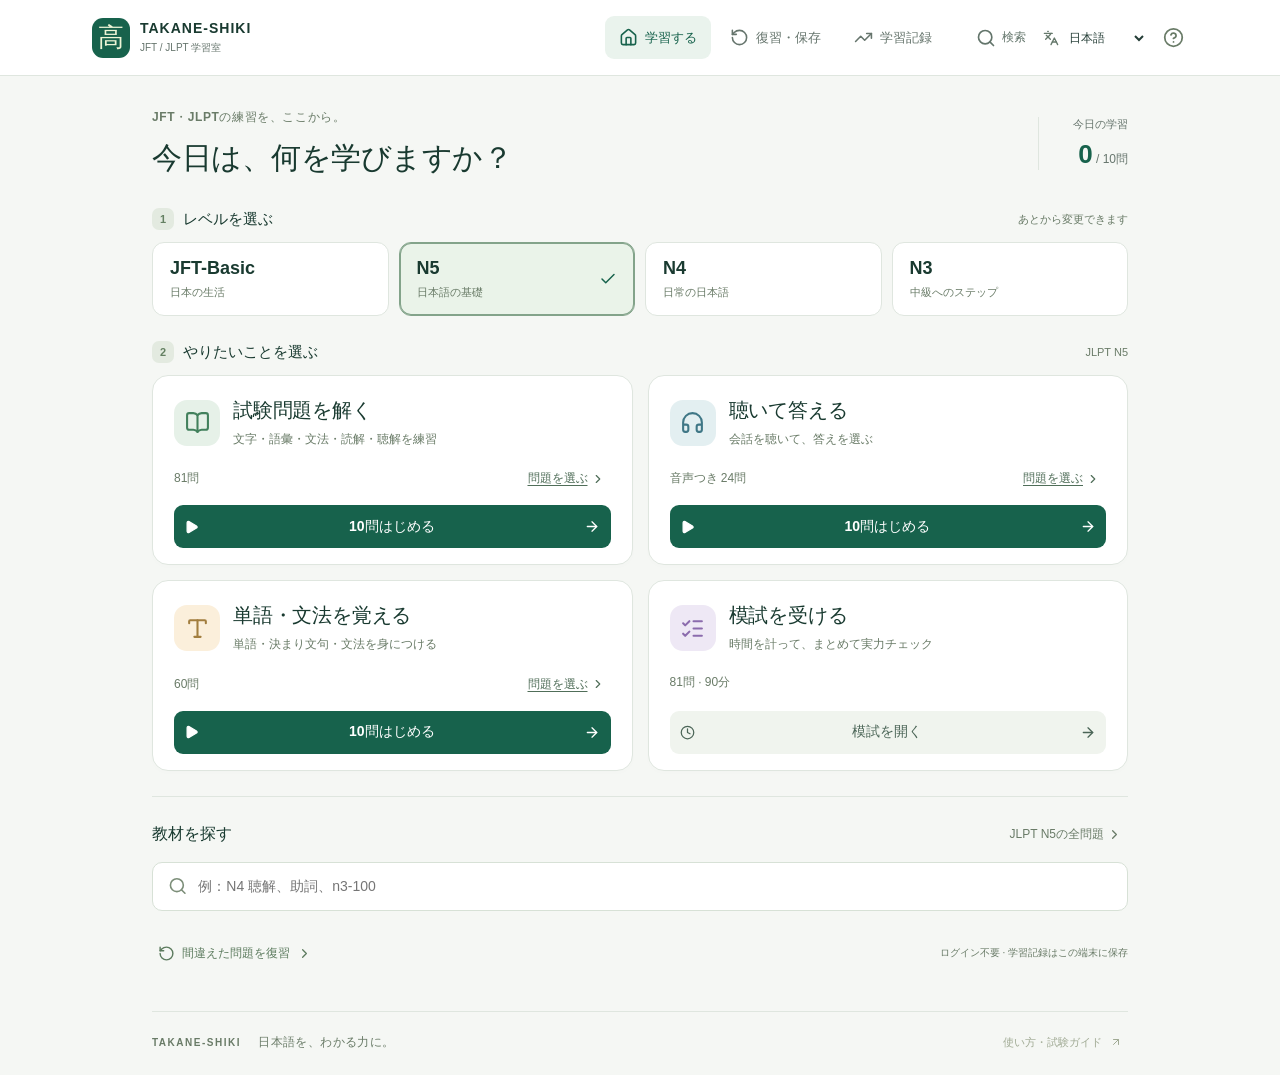
==== commit 0670b95a: "Rebuild the study UI with direct practice and clear Japanese and English navigation Replace the larg" ====
--- a/index.html
+++ b/index.html
@@ -1,4 +1,4 @@
 <!doctype html>
-<html lang="en"><head><meta charset="UTF-8"><meta name="viewport" content="width=device-width,initial-scale=1"><meta name="theme-color" content="#174c3c"><meta name="description" content="JFT-Basic and JLPT N5, N4, N3: find exam practice, listening, words, grammar and full mock exams in one study home."><title>TAKANE-SHIKI | JFT・JLPT Study Home</title><link rel="icon" href="./exam-lab-favicon.svg"><link rel="manifest" href="./manifest.json">  <script type="module" crossorigin src="./exam-lab-assets-index-CwoWBeKJ.js"></script>
-  <link rel="stylesheet" crossorigin href="./exam-lab-assets-index-Dax6Oh3M.css">
+<html lang="en"><head><meta charset="UTF-8"><meta name="viewport" content="width=device-width,initial-scale=1"><meta name="theme-color" content="#174c3c"><meta name="description" content="JFT-Basic and JLPT N5, N4, N3: find exam practice, listening, words, grammar and full mock exams in one study home."><title>TAKANE-SHIKI | JFT・JLPT 学習室</title><link rel="icon" href="./exam-lab-favicon.svg"><link rel="manifest" href="./manifest.json">  <script type="module" crossorigin src="./exam-lab-assets-index-C3DZi065.js"></script>
+  <link rel="stylesheet" crossorigin href="./exam-lab-assets-index-ChwkhoLh.css">
 </head><body><div id="root"></div></body></html>
--- a/exam-lab-assets-index-ChwkhoLh.css
+++ b/exam-lab-assets-index-ChwkhoLh.css
@@ -0,0 +1 @@
+:root{--ink:#193a30;--green:#174c3c;--green-deep:#143e31;--lime:#d7ed87;--cream:#f8f9f5;--white:#fff;--muted:#718078;--line:#e4e9e1;--peach:#f6dfd2;--lilac:#ece6f5;--blue:#e1edf0;--red:#ac5045;--radius:18px;color:var(--ink);background:var(--cream);font-synthesis:none;text-rendering:optimizelegibility;-webkit-font-smoothing:antialiased;font-family:Arial,Helvetica Neue,Noto Sans JP,sans-serif}*{box-sizing:border-box}body{margin:0}button,input,select{font:inherit}button,a,input,select{-webkit-tap-highlight-color:transparent}button{cursor:pointer;color:inherit}a{color:inherit;text-decoration:none}button:disabled{cursor:not-allowed;opacity:.5}button{background:0 0;border:0}img{max-width:100%;display:block}h1,h2,h3,h4,p{margin:0}p{line-height:1.65}strong,b{font-weight:700}button,select,input{touch-action:manipulation}select{border:1px solid var(--line);min-height:42px;color:var(--ink);background:#fff;border-radius:9px;max-width:100%;padding:9px 29px 9px 12px}ul{padding-left:20px;line-height:1.75}::selection{color:#143e31;background:#d7ed87}.app-shell{min-height:100vh}.sidebar{border-right:1px solid var(--line);z-index:40;background:#fdfefb;flex-direction:column;width:228px;padding:29px 20px 0;display:flex;position:fixed;inset:0 auto 0 0}.brand{align-items:center;gap:10px;padding:0 2px;display:flex}.brand-mark{background:var(--green);width:39px;height:39px;color:var(--lime);border-radius:11px;flex-shrink:0;place-items:center;display:grid}.brand-mark span{font-family:serif;font-size:27px;font-weight:600;line-height:1}.brand strong{letter-spacing:1.1px;white-space:nowrap;font-size:13px;display:block}.brand small{letter-spacing:1.85px;color:#7d8a7f;margin-top:7px;font-size:12px;display:block}.nav-caption{letter-spacing:1.65px;color:#8e9a90;margin:46px 12px 18px;font-size:12px}.sidebar nav{flex-direction:column;gap:6px;display:flex}.sidebar nav button{text-align:left;color:#7b877e;border-radius:10px;align-items:center;gap:13px;min-height:54px;padding:13px;font-size:13px;transition:background .15s,color .15s;display:flex}.sidebar nav button span{display:block}.sidebar nav button small{display:none}.sidebar nav button.active{color:var(--green);background:#eaf0de;font-weight:700}.sidebar nav button:hover{color:var(--green);background:#f0f3eb}.sidebar nav button b{background:#fff;border-radius:5px;margin-left:auto;padding:3px 6px;font-size:12px}.sidebar-note{background:#f1f3e9;border:1px solid #e5e9d9;border-radius:13px;margin:47px 5px 25px;padding:18px 14px}.note-flower{color:#849b3d;font-size:30px;line-height:1}.sidebar-note p{color:#6f7c61;margin:11px 0;font-size:12px;line-height:1.7}.sidebar-note p strong{color:#50613e;font-size:12px}.sidebar-note button{align-items:center;gap:9px;padding:5px 0;font-size:12px;display:flex}.sidebar-bottom{color:#7c887b;align-items:center;gap:10px;margin-top:auto;padding:16px 10px 20px;font-size:12px;display:flex}.sidebar-bottom:hover{color:var(--green)}.sidebar-user{border-top:1px solid var(--line);align-items:center;gap:9px;margin:0 -20px;padding:18px 16px;display:flex}.user-avatar{color:#677054;background:#edece4;border-radius:50%;flex-shrink:0;place-items:center;width:32px;height:32px;font-size:13px;font-weight:600;display:grid}.sidebar-user strong{font-size:12px;display:block}.sidebar-user small{color:#8b958c;margin-top:5px;font-size:12px;display:block}.sidebar-user .icon-btn{width:24px;height:35px;margin-left:auto}.icon-btn{color:#819084;border-radius:8px;flex-shrink:0;place-items:center;min-width:36px;min-height:36px;display:inline-grid}.icon-btn:hover{color:var(--green);background:#f0f3e9}.main-shell{margin-left:228px}.topbar{border-bottom:1px solid var(--line);background:#fdfefb;justify-content:space-between;align-items:center;gap:15px;height:74px;padding:0 40px;display:flex}.breadcrumb{color:#859087;align-items:center;gap:12px;font-size:12px;display:flex}.breadcrumb strong{color:#4c6457;font-weight:500}.topbar-left,.topbar-right{align-items:center;gap:22px;display:flex}.top-search{color:#8b958d;align-items:center;gap:9px;font-size:12px;display:flex}.streak{color:#8c978a;border-right:1px solid var(--line);align-items:center;gap:6px;padding-right:19px;font-size:12px;display:flex}.streak svg{color:#a3a060}.streak strong{color:var(--ink);font-size:13px}.sync-status{color:#6d8874;align-items:center;gap:6px;min-height:36px;font-size:12px;display:flex}.sync-status.offline{color:#a5653e}.sync-status.pending svg{animation:1.5s infinite pulse}.main-content{max-width:1600px;min-height:calc(100vh - 74px);margin:auto;padding:30px 40px 0}.greeting{color:#718071;justify-content:space-between;align-items:center;margin-bottom:22px;font-size:12px;display:flex}.date-label{color:#96a092;font-size:12px}.hero{background:#eaf0df;border:1px solid #e2e8d7;border-radius:22px;grid-template-columns:1.15fr 1fr;min-height:342px;display:grid;position:relative;overflow:hidden}.hero-text{z-index:1;padding:35px 0 34px 38px;position:relative}.hero-kicker{letter-spacing:1.5px;color:#718055;align-items:center;gap:7px;font-size:12px;font-weight:600;display:flex}.hero-kicker>span{background:#879b43;border-radius:50%;width:6px;height:6px}.hero h1{letter-spacing:-2px;color:#244b35;margin:18px 0 14px;font-family:Georgia,Times New Roman,serif;font-size:49px;font-weight:400;line-height:1.11}.hero h1 em{color:#67803a;font-weight:400}.hero-actions{align-items:center;gap:20px;margin-top:23px;display:flex}.btn{white-space:nowrap;border-radius:8px;justify-content:center;align-items:center;gap:11px;min-height:44px;padding:12px 19px;font-size:12px;font-weight:600;transition:background .16s,transform .16s;display:inline-flex}.btn:hover{transform:translateY(-1px)}.btn.primary{background:var(--green);color:#fff;box-shadow:0 3px 5px #174c3c09}.btn.primary:hover{background:#216149}.btn.secondary{color:#536b5d;background:#fff;border:1px solid #dfe5dc}.btn.secondary:hover{background:#f1f4ec}.btn.compact{min-height:40px;padding:10px 13px}.btn.full{width:100%}.text-link{color:#5e7253;align-items:center;gap:8px;min-height:32px;padding:5px 0;font-size:12px;display:inline-flex}.text-link:hover{color:#153f2e}.hero-foot{color:#7d8a6e;gap:18px;margin-top:20px;font-size:12px;display:flex}.hero-foot span{align-items:center;gap:5px;display:flex}.hero-art{justify-content:center;align-items:center;padding:0 9px 0 0;display:flex;position:relative}.hero-art>img{object-fit:contain;width:100%;height:100%;max-height:340px;transform:scale(1.06)}.floating-label{white-space:nowrap;color:#6d795c;background:#fffdfa;border:1px solid #e6e8da;border-radius:6px;align-items:center;gap:6px;padding:11px 13px;font-size:12px;display:flex;position:absolute;bottom:32px;left:50%;transform:translate(-50%)rotate(-3deg);box-shadow:0 6px 16px #294d3810}.floating-label svg{color:#93a35d}.stats-strip{border:1px solid var(--line);background:#fdfefb;border-radius:14px;grid-template-columns:1.35fr 1fr 1fr 1fr;margin-top:23px;padding:21px 0;display:grid}.stats-strip>div{border-right:1px solid var(--line);align-items:center;gap:12px;padding:0 22px;display:flex;position:relative}.stats-strip>div:last-child{border:0}.stat-icon{color:#6c8160;background:#f2f5ec;border-radius:10px;flex-shrink:0;place-items:center;width:36px;height:36px;display:grid}.stats-strip>div>div>span{color:#8c9687;margin-bottom:7px;font-size:12px;display:block}.stats-strip strong{white-space:nowrap;letter-spacing:-.5px;font-size:20px;font-weight:500}.stats-strip strong small{letter-spacing:0;color:#9ba391;font-size:12px;font-weight:400}.daily-mini{background:#e8edde;border-radius:4px;align-self:flex-end;width:55px;height:3px;margin-bottom:7px;margin-left:auto;overflow:hidden}.daily-mini i{background:#96ac62;height:100%;display:block}.section-head{justify-content:space-between;align-items:center;gap:20px;margin-bottom:19px;display:flex}.eyebrow{letter-spacing:1.5px;color:#8e9a88;align-items:center;gap:6px;font-size:12px;font-weight:600;display:flex}.section-head h2{letter-spacing:-.6px;margin-top:7px;font-size:20px;font-weight:500}.course-section{margin-top:34px}.course-grid{grid-template-columns:repeat(4,minmax(0,1fr));gap:16px;display:grid}.course-card{text-align:left;border:1px solid var(--line);background:#fff;border-radius:14px;padding:0;transition:box-shadow .18s,transform .18s,border .18s;position:relative;overflow:hidden}.course-card:hover{transform:translateY(-3px);box-shadow:0 10px 20px #294d3809}.course-card.chosen{border-color:#87a163;box-shadow:0 0 0 1px #87a163}.course-art{background:#f0e4d9;height:124px;position:relative;overflow:hidden}.course-art img{object-fit:cover;width:100%;height:100%}.course-card.lime .course-art{background:#ecf0de}.course-card.lilac .course-art{background:#eee8f4}.course-card.blue .course-art{background:#e3edef}.course-label{letter-spacing:.8px;color:#786d56;background:#ffffffba;border-radius:4px;padding:4px 6px;font-size:12px;position:absolute;top:12px;left:13px}.chosen-check{background:var(--green);color:#fff;border:2px solid #fff;border-radius:50%;place-items:center;width:21px;height:21px;display:grid;position:absolute;top:11px;right:11px}.course-title{justify-content:space-between;align-items:center;margin:7px 0 10px;display:flex}.course-title h3{letter-spacing:-.5px;font-size:21px;font-weight:500}.course-title svg{color:#a0ad92}.course-progress{color:#9da58f;justify-content:space-between;gap:6px;margin-top:17px;font-size:12px;display:flex}.progress-track{background:#edf0e6;border-radius:5px;height:4px;overflow:hidden}.course-progress+.progress-track{margin-top:9px}.progress-track i{border-radius:inherit;background:#8fa75f;height:100%;transition:width .25s;display:block}.next-section{margin-top:32px}.next-grid{grid-template-columns:repeat(3,1fr);gap:15px;display:grid}.next-card{text-align:left;border:1px solid var(--line);background:#fff;border-radius:12px;align-items:center;gap:13px;padding:19px 16px;display:flex}.next-card:hover{background:#fafcf6;border-color:#c6d5b4}.next-card>svg{color:#92a185;flex-shrink:0;width:16px;margin-left:auto}.next-icon{border-radius:12px;flex-shrink:0;place-items:center;width:42px;height:46px;display:grid}.next-icon.green{color:#728c4b;background:#edf2dc}.next-icon.peach{color:#bc907b;background:#f7ece4}.next-icon.purple{color:#9b89ac;background:#f0ebf5}.mini-label{letter-spacing:1px;color:#a2ab97;margin-bottom:7px;font-size:12px;display:block}.next-card h3{margin-bottom:6px;font-size:12px;font-weight:600}.bottom-note{background:#f0f2e8;border-radius:12px;align-items:center;gap:17px;margin-top:29px;padding:19px 23px;display:flex}.tiny-mark{color:#92a368;font-size:26px}.bottom-note p{color:#909b81;flex:1;font-size:12px}.bottom-note .text-link{white-space:nowrap;font-size:12px}.app-footer{border-top:1px solid var(--line);color:#9ba593;justify-content:space-between;align-items:center;gap:20px;margin-top:33px;padding:27px 0 22px;font-size:12px;display:flex}.app-footer>span{letter-spacing:1.5px;font-weight:600}.app-footer>span span{letter-spacing:.4px;margin-left:13px;font-size:12px;font-weight:400}.app-footer button{color:#a0aa94;align-items:center;gap:8px;font-size:12px;display:flex}.page-intro{margin:13px 0 10px}.page-intro h1{letter-spacing:-1.5px;margin-top:14px;font-family:Georgia,Times New Roman,serif;font-size:38px;font-weight:400;line-height:1.2}.page-description{color:#8a9684;max-width:740px;margin:11px 0 25px;font-size:12px}.exam-switch{border:1px solid var(--line);background:#f0f3ea;border-radius:10px;flex-shrink:0;gap:3px;max-width:100%;padding:4px;display:inline-flex}.exam-switch button{color:#809072;white-space:nowrap;border-radius:7px;min-height:37px;padding:10px 19px;font-size:12px}.exam-switch button.selected{color:#2b533b;background:#fff;font-weight:600;box-shadow:0 2px 7px #26442f0b}.practice-toolbar{justify-content:space-between;align-items:center;gap:20px;margin-top:28px;display:flex}.search-field{border:1px solid var(--line);color:#9ba48f;background:#fff;border-radius:9px;align-items:center;gap:9px;width:100%;max-width:350px;padding:0 12px;display:flex}.search-field input{width:100%;min-width:0;color:var(--ink);background:0 0;border:0;outline:0;padding:13px 0;font-size:12px}.search-field input::placeholder{color:#a1aa98}.section-tabs{border-bottom:1px solid var(--line);flex-wrap:wrap;gap:7px;margin-bottom:21px;padding:23px 0 17px;display:flex}.section-tabs button{white-space:nowrap;color:#88977b;border-radius:7px;min-height:36px;padding:9px 12px;font-size:12px}.section-tabs button span{color:#a7b199;margin-left:6px;font-size:12px}.section-tabs button.active{color:#456333;background:#eaf0dc}.section-tabs button:hover{background:#f0f4e7}.practice-layout{grid-template-columns:minmax(0,1fr) 265px;align-items:start;gap:25px;display:grid}.question-browser{border:1px solid var(--line);background:#fff;border-radius:13px;min-width:0;overflow:hidden}.browser-head{border-bottom:1px solid var(--line);flex-wrap:wrap;align-items:center;gap:9px;padding:18px;display:flex}.browser-head h2{margin-right:auto;font-size:13px;font-weight:500}.browser-head h2 span{color:#a0aa94;margin-left:7px;font-size:12px;display:inline-block}.browser-head select{max-width:190px;min-height:35px;padding:8px;font-size:12px}.question-row{border-bottom:1px solid #edf0e8;align-items:center;padding-right:10px;display:flex}.question-row:last-child{border:0}.question-open{text-align:left;flex:1;align-items:center;gap:15px;min-width:0;padding:20px 10px 20px 20px;display:flex}.question-row:hover{background:#fafcf6}.row-number{color:#a1ad92;background:#f4f6ee;border-radius:8px;flex-shrink:0;place-items:center;width:32px;height:34px;font-size:12px;display:grid}.row-number.done{color:#597d36;background:#e9f1dc}.row-number.wrong{color:#ad7d66;background:#f8e9e0}.question-open>div{flex:1;min-width:0}.row-meta{color:#99a38d;flex-wrap:wrap;align-items:center;gap:6px;font-size:12px;display:flex}.question-open h3{margin:6px 0;font-size:12px;font-weight:500;line-height:1.5}.question-open>svg{color:#abb89b}.bookmark-btn{color:#a1ae94}.bookmarked{color:#819943!important}.practice-plan{border:1px solid var(--line);background:#fff;border-radius:13px;padding:0 22px 22px;position:sticky;top:22px;overflow:hidden}.plan-image{background:#edf1df;height:135px;margin:0 -22px 21px;overflow:hidden}.plan-image img{object-fit:cover;width:100%;height:100%}.plan-image.peach{background:#f6e6dc}.plan-image.lilac{background:#eee9f4}.plan-image.blue{background:#e4edef}.practice-plan h2{letter-spacing:-.5px;margin:10px 0;font-family:Georgia,serif;font-size:25px;font-weight:400}.practice-plan>p{color:#8c987c;font-size:12px;line-height:1.8}.practice-plan>label{color:#81936e;margin:20px 0 16px;font-size:12px;display:block}.practice-plan select{width:100%;margin-top:9px;font-size:12px;display:block}.plan-points{flex-direction:column;gap:10px;margin-top:21px;display:flex}.plan-points span{color:#92a07f;align-items:center;gap:7px;font-size:12px;display:flex}.plan-points svg{color:#8da964}.empty-state{text-align:center;max-width:590px;margin:auto;padding:55px 20px}.empty-icon{color:#8b9e66;background:#eff2e4;border-radius:19px;place-items:center;width:63px;height:63px;margin:0 auto 22px;display:grid}.empty-state h3{letter-spacing:-.6px;font-family:Georgia,serif;font-size:24px;font-weight:400}.empty-state p{color:#9aa58d;max-width:390px;margin:13px auto 23px;font-size:12px}.mock-layout{grid-template-columns:minmax(0,1fr) 270px;align-items:start;gap:26px;margin-top:25px;display:grid}.mock-card{border:1px solid var(--line);background:#fff;border-radius:17px;overflow:hidden}.mock-card-head{background:#f0f4e8;justify-content:space-between;align-items:center;gap:15px;padding:27px 28px;display:flex}.mock-card-head h2{letter-spacing:-1px;margin:13px 0;font-family:Georgia,serif;font-size:38px;font-weight:400}.mock-card-head img{object-fit:contain;width:180px;height:116px}.mock-numbers{border-bottom:1px solid var(--line);padding:22px 28px;display:flex}.mock-numbers>div{border-right:1px solid var(--line);color:#7f9466;align-items:center;gap:9px;margin-right:25px;padding-right:25px;display:flex}.mock-numbers>div:last-child{border:0;margin:0;padding:0}.mock-numbers strong{color:#456134;white-space:nowrap;font-size:20px;font-weight:500}.mock-numbers small{color:#97a687;font-size:12px;font-weight:400}.mock-sections{padding:8px 28px}.mock-sections>div{border-bottom:1px solid var(--line);align-items:center;gap:17px;padding:21px 0;display:flex}.mock-sections>div:last-child{border:0}.section-no{color:#99ac7e;background:#f0f4e6;border-radius:8px;place-items:center;width:35px;height:37px;font-size:12px;display:grid}.mock-sections h3{margin-bottom:6px;font-size:12px;font-weight:500}.mock-sections strong{color:#8a9b77;margin-left:auto;font-size:12px;font-weight:500}.mock-foot{border-top:1px solid var(--line);background:#fafbf6;align-items:center;gap:24px;padding:21px 28px;display:flex}.soft-card{background:#edf2e4;border:1px solid #e4ead8;border-radius:13px;padding:25px 22px}.soft-card>svg{color:#94a56a;margin-bottom:17px}.soft-card h3{letter-spacing:-.7px;font-family:Georgia,serif;font-size:23px;font-weight:400}.soft-card p{color:#8e9c7c;margin-top:12px;font-size:12px}.soft-card ul{color:#869776;margin:17px 0 0;padding-left:16px;font-size:12px}.soft-card li{padding:4px 0}.score-note{color:#93a181;gap:10px;padding:18px 4px;font-size:12px;display:flex}.score-note>svg{color:#98a97a;flex-shrink:0;margin-top:3px}.score-note.inline{background:#f0f3e8;border-radius:10px;margin:18px 0;padding:17px 22px}.review-controls{justify-content:space-between;align-items:center;gap:15px;margin:25px 0;display:flex}.segmented{background:#eef2e5;border-radius:9px;gap:4px;padding:4px;display:flex}.segmented button{color:#869977;border-radius:7px;align-items:center;gap:6px;padding:11px 15px;font-size:12px;display:flex}.segmented button.active{color:#496a33;background:#fff;box-shadow:0 1px 4px #233d200a}.segmented button span{color:#a2af92;margin-left:4px;font-size:12px}.review-summary{justify-content:space-between;align-items:center;gap:20px;margin:27px 0;display:flex}.review-summary h2{letter-spacing:-.5px;font-size:18px;font-weight:500}.review-summary p{color:#95a386;margin-top:8px;font-size:12px}.review-grid{grid-template-columns:repeat(3,1fr);gap:19px;display:grid}.review-card{border:1px solid var(--line);background:#fff;border-radius:13px;position:relative;overflow:hidden}.review-illustration{object-fit:cover;width:100%;height:144px}.review-card-body{padding:20px;position:relative}.tag{color:#7b9160;white-space:nowrap;background:#eff4e4;border-radius:5px;align-items:center;gap:5px;padding:6px 9px;font-size:12px;display:inline-flex}.review-card h3{margin:15px 0 8px;font-size:15px;font-weight:500;line-height:1.5}.review-card p{color:#99a78a;margin-bottom:18px;font-size:12px}.save-in-card{color:#9bad7f;position:absolute;top:15px;right:12px}.history-heading{justify-content:space-between;align-items:center;gap:20px;display:flex}.history-stats{border:1px solid var(--line);background:#fff;border-radius:14px;grid-template-columns:repeat(4,1fr);margin:28px 0;padding:25px 0;display:grid}.history-stats>div{border-right:1px solid var(--line);padding:0 25px}.history-stats>div:last-child{border:0}.history-stats span{color:#9aa68b;font-size:12px;display:block}.history-stats strong{letter-spacing:-1.5px;margin:13px 0;font-size:34px;font-weight:400;display:block}.history-stats strong small{letter-spacing:0;font-size:12px}.history-stats small{color:#9eab8f;font-size:12px}.history-grid{grid-template-columns:1.1fr 1fr;align-items:stretch;gap:23px;display:grid}.weekly-card,.skills-card,.sessions-card{border:1px solid var(--line);background:#fff;border-radius:14px;padding:25px}.weekly-card h2,.skills-card h2,.sessions-card h2{letter-spacing:-.4px;margin:0;font-size:16px;font-weight:500}.small-muted{color:#9ba88d;font-size:12px;line-height:1.7}.weekly-chart{justify-content:space-around;gap:10px;height:220px;padding-top:14px;display:flex}.weekly-chart>div{color:#a4af96;flex-direction:column;flex:1;align-items:center;font-size:12px;display:flex}.chart-column{background:linear-gradient(#f7f9f2,#f2f5e9);border-radius:7px;align-items:end;width:100%;max-width:28px;height:155px;margin:10px 0 14px;display:flex;position:relative}.chart-column i{background:#9cb575;border-radius:6px;width:100%;min-height:1px;display:block}.weekly-chart small{color:#a2b08f;font-size:12px}.weekly-chart small.today{color:#587a36;font-weight:600}.skills-card .exam-switch{margin:18px 0 5px}.skills-card .exam-switch button{min-height:29px;padding:8px 14px;font-size:12px}.skill-line{margin-top:17px}.skill-line>div:first-child{color:#8ca276;justify-content:space-between;align-items:center;margin-bottom:8px;font-size:12px;display:flex}.skill-line strong{color:#73924e;font-size:12px;font-weight:500}.skill-line small{color:#a9b599;margin-top:6px;font-size:12px;display:block}.sessions-card{margin-top:24px}.session-history{margin-top:22px}.session-history>button{text-align:left;border-top:1px solid var(--line);align-items:center;gap:15px;width:100%;padding:19px 0;display:flex}.session-history>button:hover{background:#fafcf5}.session-history>button>div{flex:1}.session-kind{color:#89a163;background:#eef2e3;border-radius:10px;flex-shrink:0;place-items:center;width:42px;height:43px;display:grid}.session-kind.mock-kind{color:#b49b81;background:#f3e9e0}.session-history h3{font-size:12px;font-weight:500}.session-history h3>span{color:#97a688;font-size:12px}.session-history p{color:#a5b397;margin-top:7px;font-size:12px}.status-tag{color:#b59e7b;background:#faf3e6;border-radius:5px;padding:6px 8px;font-size:12px}.status-tag.completed{color:#92a97d;background:#f0f5e7}.session-history>button>svg{color:#a3b193}.guide-hero{background:#edf2e3;border-radius:18px;grid-template-columns:1fr 1fr;align-items:center;gap:10px;margin-top:28px;display:grid;overflow:hidden}.guide-hero>img{object-fit:cover;width:100%;height:280px}.guide-hero>div{padding:28px 34px}.guide-hero h2{letter-spacing:-1px;margin:16px 0;font-family:Georgia,serif;font-size:33px;font-weight:400;line-height:1.2}.guide-hero p{color:#899d75;font-size:12px;line-height:1.8}.guide-steps{grid-template-columns:repeat(3,1fr);gap:25px;margin:35px 0;display:grid}.guide-steps>div{border-top:1px solid #dce5d0;padding-top:23px}.guide-steps span{color:#b2c49a;font-family:Georgia,serif;font-size:30px}.guide-steps h3{margin:15px 0 10px;font-size:14px;font-weight:500}.guide-steps p{color:#94a784;font-size:12px;line-height:1.8}.level-guide{margin-top:40px}.level-guide h2,.source-card h2{letter-spacing:-.5px;margin-bottom:20px;font-size:21px;font-weight:500}.level-table{border:1px solid var(--line);background:#fff;border-radius:12px;margin-bottom:15px;overflow:hidden}.level-table button{border-bottom:1px solid var(--line);text-align:left;align-items:center;gap:20px;width:100%;padding:20px 22px;display:flex}.level-table button:last-child{border:0}.level-table strong{min-width:100px;font-size:14px;font-weight:500}.level-table span{color:#8fa47d;flex:1;font-size:12px}.level-table span:nth-last-child(2){white-space:nowrap;color:#a7b498;flex:0;font-size:12px}.level-table svg{color:#8ea575;flex-shrink:0}.source-card{border:1px solid var(--line);background:#fff;border-radius:15px;margin-top:35px;padding:28px}.source-card p{color:#8a9f77;margin-top:13px;font-size:12px;line-height:1.9}.source-card small{color:#aab89a;margin-top:24px;font-size:12px;display:block}.source-links{grid-template-columns:1fr 1fr;gap:10px;margin-top:24px;display:grid}.source-links a{color:#779657;background:#f4f7ed;border-radius:7px;justify-content:space-between;align-items:center;gap:10px;padding:12px;font-size:12px;display:flex}.source-links a:hover{background:#ebf2de}.session-top{justify-content:space-between;align-items:center;gap:15px;margin:2px 0 20px;display:flex}.session-top>div{align-items:center;gap:13px;display:flex}.session-mode{letter-spacing:1px;color:#9eaf8b;font-size:12px}.session-time{color:#7a9860;font-variant-numeric:tabular-nums;justify-content:flex-end;align-items:center;gap:7px;min-width:90px;font-size:15px;display:flex}.session-time small{color:#a3b18f;font-size:12px}.session-time.urgent{color:#b17759}.session-progress{align-items:center;gap:20px;margin-bottom:27px;display:flex}.session-progress>.progress-track{flex:1;height:5px}.session-layout{grid-template-columns:minmax(0,1fr) 220px;align-items:start;gap:24px;display:grid}.session-primary{min-width:0}.question-card{border:1px solid var(--line);background:#fff;border-radius:15px;padding:28px 30px}.question-card-meta{color:#a1af92;align-items:center;gap:12px;font-size:12px;display:flex}.question-card-meta .icon-btn{margin-left:auto}.question-title{letter-spacing:-.4px;margin:15px 0 20px;font-size:22px;font-weight:500;line-height:1.5}.question-illustration{border:1px solid #edf0e6;border-radius:11px;margin:22px 0;overflow:hidden}.question-illustration img{object-fit:cover;width:100%;max-height:220px}.question-illustration figcaption{text-align:center;color:#a3b291;background:#f9fbf4;padding:7px;font-size:12px}.reading-passage{white-space:pre-wrap;letter-spacing:.2px;color:#344c3a;background:#f7f9f2;border:1px solid #e5ebdf;border-radius:9px;margin:23px 0;padding:24px;font-size:17px;line-height:2}.question-prompt{white-space:pre-wrap;letter-spacing:.15px;color:#2f4934;overflow-wrap:anywhere;margin:23px 0;font-size:18px;line-height:1.9}.question-prompt strong{color:#3f6740;text-underline-offset:5px;-webkit-text-decoration:underline #bed28f;text-decoration:underline #bed28f}.answer-options{flex-direction:column;gap:11px;margin-top:25px;display:flex}.answer-option{text-align:left;color:#4c6146;background:#fff;border:1px solid #e3e9db;border-radius:9px;align-items:center;gap:14px;width:100%;min-height:63px;padding:16px 17px;transition:background .15s,border .15s;display:flex}.answer-option:hover:not(:disabled){background:#f7faef;border-color:#b3c694}.option-number{color:#91a47d;background:#fafcf6;border:1px solid #e4ebdb;border-radius:6px;flex-shrink:0;place-items:center;width:26px;height:26px;font-size:12px;display:grid}.answer-option>span:nth-child(2){white-space:pre-wrap;overflow-wrap:anywhere;flex:1;font-size:16px;line-height:1.6}.answer-option.selected .option-number{color:#fff;background:#809c58;border-color:#809c58}.option-radio{border:1px solid #dce5ce;border-radius:50%;flex-shrink:0;width:17px;height:17px}.answer-option.selected .option-radio{border:5px solid #859e62}.answer-option:disabled{opacity:1;cursor:default}.answer-option.correct{box-shadow:none;color:#4e7334;background:#edf5e3;border-color:#82a659}.answer-option.correct .option-number{color:#fff;background:#7f9f59;border-color:#7f9f59}.answer-option.incorrect{box-shadow:none;color:#a37960;background:#fbefea;border-color:#d6ae9b}.answer-option.incorrect .option-number{color:#fff;background:#c49c87;border-color:#c49c87}.audio-choice{align-items:center;gap:10px;font-size:15px;display:flex}.question-actions{justify-content:space-between;align-items:center;gap:15px;margin-top:26px;display:flex}.keyboard-hint{text-align:center;color:#b2bda5;margin-top:20px;font-size:12px}.answer-feedback{color:#749451;background:#f0f6e7;border-radius:9px;align-items:start;gap:12px;margin-top:22px;padding:18px;display:flex}.answer-feedback>svg{flex-shrink:0;margin-top:2px}.answer-feedback strong{font-size:12px;font-weight:600;display:block}.answer-feedback p{color:#91a67e;margin-top:6px;font-size:12px;line-height:1.8}.answer-feedback.wrong{color:#b49669;background:#faf2e8}.session-side{position:sticky;top:22px}.session-map{border:1px solid var(--line);background:#fff;border-radius:13px;padding:21px 18px}.session-map h3{margin:13px 0;font-size:15px;font-weight:500;line-height:1.5}.session-map>p{color:#a0b18f;margin-bottom:18px;font-size:12px}.question-map{grid-template-columns:repeat(5,1fr);gap:6px;max-height:430px;margin-top:20px;padding:2px;display:grid;overflow:auto}.question-map button{color:#adbb9e;background:#fdfef9;border:1px solid #e7eddc;border-radius:5px;height:29px;font-size:12px}.question-map button.answered{color:#7c9c59;background:#e8efdc;border-color:#dce7cc}.question-map button.correct{color:#70914c;background:#deedcc;border-color:#cfe0b8}.question-map button.incorrect{color:#b49773;background:#f2e6d9;border-color:#e9d5bf}.question-map button.current{color:#456e29;border:2px solid #7b9c56;font-weight:700}.question-map button:disabled{opacity:.3}.map-legend{color:#adbc9b;gap:9px;margin-top:19px;font-size:12px;display:flex}.map-legend span{align-items:center;gap:4px;display:flex}.map-legend i{border:1px solid #dee9d0;border-radius:2px;width:7px;height:7px}.map-legend i.filled{background:#c5d9a7}.session-tip{margin-top:15px;padding:24px 15px}.session-tip>svg{color:#a0b584}.session-tip h4{margin:12px 0 9px;font-size:12px;font-weight:500}.session-tip p{color:#a1b28f;font-size:12px;line-height:1.85}.audio-box{background:#f6f9ee;border:1px solid #dfe8d4;border-radius:12px;margin:22px 0;padding:20px}.audio-heading{align-items:center;gap:11px;display:flex}.audio-symbol{color:#8da86a;background:#e9f0d8;border-radius:10px;flex-shrink:0;place-items:center;width:36px;height:36px;display:grid}.audio-heading strong{font-size:12px;font-weight:500;display:block}.audio-heading>div>span{color:#a4b191;margin-top:5px;font-size:12px;display:block}.audio-quality{letter-spacing:1px;color:#b0bd9e;border:1px solid #e1e9d2;border-radius:4px;margin-left:auto;padding:4px;font-size:12px}.audio-controls{align-items:center;gap:17px;margin-top:20px;display:flex}.audio-play{color:#fff;background:#72934c;border-radius:50%;flex-shrink:0;place-items:center;width:45px;height:45px;display:grid}.audio-play:hover{background:#597c35}.audio-play>svg{width:18px}.audio-wave{flex:1;justify-content:center;align-items:center;gap:3px;height:43px;display:flex;overflow:hidden}.audio-wave span{background:#d3dfbe;border-radius:3px;flex:1;min-width:2px;max-width:3px}.audio-wave span.heard{background:#789b50}.audio-controls select{background:0 0;border:1px solid #dde7cc;min-height:33px;padding:6px 7px;font-size:12px}.speaker-list{flex-wrap:wrap;gap:7px;margin-top:18px;display:flex}.speaker-chip{color:#9cac89;border:1px solid #e3eacf;border-radius:5px;align-items:center;gap:5px;padding:5px 7px;font-size:12px;display:flex}.speaker-chip i{color:#7b9955;background:#dce9c6;border-radius:4px;place-items:center;width:16px;height:16px;font-size:12px;font-style:normal;display:grid}.speaker-B i{color:#b79276;background:#f0ddcf}.speaker-C i,.speaker-N i{color:#a58db6;background:#e4dbed}.speaker-chip.speaking{background:#fff;border-color:#c5d7ac}.live-dot{background:#9fb07c;border-radius:50%;width:4px;height:4px;margin-left:3px;animation:1s infinite pulse}.audio-error{color:#b18d73;align-items:center;gap:6px;margin-top:14px;font-size:12px;display:flex}.audio-foot{color:#a7b493;margin-top:13px;font-size:12px}.transcript{border-top:1px solid #dde7cd;margin-top:19px;padding-top:17px}.transcript h4{margin-bottom:12px;font-size:12px;font-weight:500}.transcript h4 span{color:#b0bd9d;margin-left:7px;font-size:12px;font-weight:400}.transcript p{color:#647e51;white-space:pre-wrap;border-radius:5px;align-items:start;gap:9px;padding:8px 5px;font-size:13px;line-height:1.9;display:flex}.transcript p.active-line{background:#eaf2dd}.speaker-badge{color:#89a267;background:#e1ebd0;border-radius:5px;flex-shrink:0;place-items:center;width:22px;height:22px;margin-top:2px;font-size:12px;display:grid}.speaker-badge.speaker-B{color:#b69b7f;background:#f2e4d9}.speaker-badge.speaker-C,.speaker-badge.speaker-N{color:#ad96bb;background:#e9e0ef}.explanation{border:1px solid var(--line);background:#fff;border-radius:15px;margin-top:24px;padding:29px}.explanation-title{border-bottom:1px solid var(--line);margin-bottom:23px;padding-bottom:21px}.explanation-title h2{letter-spacing:-.7px;margin:11px 0 7px;font-family:Georgia,serif;font-size:27px;font-weight:400}.explanation-title p{color:#9daf8a;font-size:12px}.explain-block{margin-top:24px}.explain-block h3{color:#769652;align-items:center;gap:9px;margin-bottom:11px;font-size:13px;font-weight:600;display:flex}.explain-block h3 svg{flex-shrink:0}.explain-block p{color:#738c60;white-space:pre-wrap;overflow-wrap:anywhere;font-size:13px;line-height:1.95}.explain-block p strong{color:#4e7039;background:#f1f6e7;font-weight:700}.focus-block{background:#f2f6ea;border-radius:9px;margin-top:0;padding:17px 19px}.focus-block h3{color:#7b965a;font-size:12px}.focus-block p{color:#839d6b;font-size:12px}.evidence-block{background:#eef4e3;border-left:3px solid #9ab773;border-radius:0 8px 8px 0;padding:20px}.evidence-block h3{color:#83a05e}.technique-block{background:#f9f3e6;border-radius:10px;padding:22px}.technique-block p{color:#a38e69;font-size:12px}.technique-block p strong{color:#9b7f4c;background:#f4e8cf}.choice-analysis{margin-top:31px}.choice-analysis>h3{font-size:14px;font-weight:500}.choice-analysis>h3 span{color:#b0bda0;margin-left:8px;font-size:12px;font-weight:400}.choice-analysis>.small-muted{margin-top:8px}.analysis-option{border:1px solid #e9eedd;border-radius:10px;margin-top:14px;padding:18px}.analysis-option.is-correct{background:#f9fcf3;border-color:#c1d5a2}.analysis-option.was-selected{background:#fefbf5;border-color:#ebd6bc}.analysis-option-head{flex-wrap:wrap;align-items:center;gap:10px;display:flex}.analysis-option-head>strong{color:#6f8b57;white-space:pre-wrap;flex:1;min-width:80px;font-size:14px;font-weight:500;line-height:1.6}.analysis-label{color:#b6ba9c;white-space:nowrap;background:#f6f7ee;border-radius:4px;align-items:center;gap:4px;padding:5px 6px;font-size:12px;display:flex}.analysis-label.good{color:#8ea96e;background:#edf5e1}.analysis-text{padding-left:36px}.analysis-text p{color:#8ea179;white-space:pre-wrap;margin-top:13px;font-size:12px;line-height:1.9}.analysis-text p b{color:#b2bca0;letter-spacing:.1px;margin-bottom:3px;font-size:12px;font-weight:600;display:block}.analysis-text p strong{color:#6d8e4f;background:#f0f5e7}.takeaway{border-top:1px solid var(--line);color:#96ae7b;align-items:start;gap:10px;margin-top:25px;padding-top:23px;display:flex}.takeaway>svg{flex-shrink:0;margin-top:3px}.takeaway p{color:#90a778;font-size:12px;line-height:1.85}.takeaway p>strong{color:#a5b592;margin-bottom:4px;font-size:12px;display:block}.result-summary{border:1px solid var(--line);background:#fff;border-radius:16px;align-items:center;gap:36px;margin-top:29px;padding:30px;display:flex}.score-ring{background:conic-gradient(#91ad66 var(--score),#eff4e6 0);border-radius:50%;flex-shrink:0;width:155px;height:155px;padding:8px}.score-ring>div{background:#fff;border-radius:50%;flex-direction:column;justify-content:center;align-items:center;width:100%;height:100%;display:flex}.score-ring strong{letter-spacing:-2px;color:#7d9e55;font-size:41px;font-weight:400}.score-ring strong small{letter-spacing:0;font-size:19px}.score-ring span{color:#a9b798;margin-top:7px;font-size:12px}.result-summary h2{letter-spacing:-1px;margin:15px 0 9px;font-family:Georgia,serif;font-size:34px;font-weight:400}.result-actions{gap:10px;margin-top:20px;display:flex}.result-skills{grid-template-columns:repeat(4,minmax(0,1fr));gap:15px;margin:25px 0 35px;display:grid}.result-skills>div{border:1px solid var(--line);background:#fff;border-radius:10px;padding:18px}.result-skills span{color:#a3b28f;font-size:12px;display:block}.result-skills strong{margin:15px 0;font-size:24px;font-weight:400;display:block}.result-skills small{color:#b0bd9e;font-size:12px}.result-review .section-head h2{font-size:22px}.result-review .section-head p{color:#a0b28b;margin-top:10px;font-size:12px}.result-question{border:1px solid var(--line);background:#fff;border-radius:11px;margin-top:10px;overflow:hidden}.result-question-head{text-align:left;align-items:center;gap:15px;width:100%;padding:20px;display:flex}.result-status{border-radius:50%;flex-shrink:0;place-items:center;width:27px;height:27px;display:grid}.result-status.correct{color:#91ae6c;background:#e8f2da}.result-status.incorrect{color:#c0a27c;background:#f7ebdc}.result-qno{color:#bac6aa;font-size:12px}.result-question-head>div{flex:1;min-width:0}.result-question-head h3{margin-top:7px;font-size:13px;font-weight:500;line-height:1.6}.result-question-head>strong{color:#a6b791;white-space:nowrap;font-size:12px;font-weight:500}.result-question-head>strong small{color:#bac8a6;margin-top:6px;font-size:12px;font-weight:400;display:block}.result-question-head>svg{color:#b1c09e;flex-shrink:0}.result-question.open .result-question-head>svg{transform:rotate(90deg)}.result-question-detail{padding:3px 25px 25px}.result-question-detail>.explanation{border:0;border-top:1px solid var(--line);border-radius:0;margin:20px 0 0;padding:20px 0 0}.preview-banner{color:#9eaa87;background:#f2f3e8;border:1px solid #e9eddb;border-radius:8px;align-items:center;gap:8px;margin-bottom:20px;padding:11px 15px;font-size:12px;display:flex}.preview-banner>svg{flex-shrink:0}.preview-banner>a{color:#6f9050;white-space:nowrap;align-items:center;gap:6px;margin-left:auto;display:flex}.bottom-nav,.mobile-menu,.mobile-close,.menu-scrim{display:none}.toast{z-index:80;background:var(--green);color:#f4f8ed;border-radius:10px;align-items:center;gap:9px;max-width:90vw;padding:14px 20px;font-size:12px;display:flex;position:fixed;bottom:25px;left:50%;transform:translate(-50%);box-shadow:0 5px 30px #123c2e20}.modal-backdrop{-webkit-backdrop-filter:blur(4px);backdrop-filter:blur(4px);z-index:100;background:#112a2454;place-items:center;padding:20px;display:grid;position:fixed;inset:0}.modal{background:#fffefb;border-radius:19px;width:100%;max-width:480px;max-height:90dvh;padding:32px;position:relative;overflow:auto;box-shadow:0 30px 100px #17352930}.modal-close{position:absolute;top:14px;right:14px}.modal-icon{color:#92ab70;background:#edf3e1;border-radius:15px;place-items:center;width:52px;height:52px;margin-bottom:21px;display:grid}.modal h2{letter-spacing:-.8px;margin:12px 0 15px;font-family:Georgia,serif;font-size:29px;font-weight:400;line-height:1.2}.modal>p{color:#95a77f;margin-bottom:23px;font-size:12px;line-height:1.9}.modal-list{margin:22px 0 26px;padding:0;list-style:none}.modal-list li{color:#91a57b;align-items:center;gap:12px;margin-top:16px;font-size:12px;line-height:1.7;display:flex}.modal-list li>svg{color:#9eb582;flex-shrink:0}.modal>.small-muted{color:#a9b896;font-size:12px}.modal-actions{justify-content:flex-end;gap:10px;display:flex}.settings-label{color:#92a47d;margin:27px 0;font-size:12px;display:block}.settings-label select{width:100%;margin-top:10px;font-size:12px;display:block}.modal>.eyebrow{margin-top:5px}@keyframes pulse{0%,to{opacity:.45}50%{opacity:1}}.explain-block p{color:#4f6654}.explain-block h3{color:#476947}.explanation-title p{color:#6f8272}.analysis-text p{color:#5a705e}.analysis-text p b{color:#748173}.analysis-option-head>strong{color:#456444}.analysis-label{color:#75806c}.analysis-label.good{color:#527936}.technique-block p{color:#786449}.technique-block h3{color:#886d3d}.focus-block p{color:#617854}.evidence-block p{color:#4f703b}.takeaway p{color:#637c51}.takeaway p>strong{color:#75866a}.reading-passage,.question-prompt{color:#263f31}@media (width>=1650px){.hero h1{font-size:60px}.hero{min-height:380px}.hero-art>img{max-height:380px}.hero-text{padding:42px 0 38px 47px}.hero p{font-size:14px}.hero-actions{margin-top:26px}.hero-foot{font-size:12px}.course-art{height:155px}.course-content>p{min-height:39px;font-size:12px}.course-content{padding:20px}.course-title h3{font-size:25px}.course-overline{font-size:12px}.next-card h3{font-size:13px}.next-card p,.mini-label{font-size:12px}.main-content{padding:35px 45px 0}}@media (width<=1250px){.sidebar{width:202px;padding:26px 15px 0}.main-shell{margin-left:202px}.brand strong{letter-spacing:.9px;font-size:12px}.brand small{letter-spacing:1.4px;font-size:12px}.brand-mark{width:34px;height:36px}.sidebar-user{margin:0 -15px}.nav-caption{font-size:12px}.sidebar nav button{padding:13px 11px;font-size:12px}.sidebar-note{margin-top:35px}.main-content{padding:28px 27px 0}.topbar{padding:0 27px}.hero h1{font-size:43px}.hero-text{padding-left:28px}.hero p{font-size:12px}.hero-actions{gap:14px}.hero-actions>.text-link{font-size:12px}.hero-art>img{transform:scale(1.14)}.hero-foot{gap:11px;font-size:12px}.stats-strip{grid-template-columns:1.15fr 1fr 1fr 1fr}.stats-strip>div{gap:9px;padding:0 14px}.stat-icon{width:32px;height:34px}.daily-mini{display:none}.stats-strip strong{font-size:18px}.stats-strip strong small{font-size:12px}.course-grid{gap:11px}.course-art{height:108px}.course-content{padding:14px 13px 16px}.course-title h3{font-size:19px}.course-content p,.course-overline,.course-progress{font-size:12px}.next-grid{gap:10px}.next-card{gap:9px;padding:16px 11px}.next-card h3{font-size:12px}.next-icon{width:34px;height:40px}.next-icon svg{width:20px}.next-card p{font-size:12px}.next-card>svg{display:none}.bottom-note{padding:17px}.bottom-note p,.bottom-note .text-link{font-size:12px}.practice-layout{grid-template-columns:minmax(0,1fr) 240px;gap:18px}.mock-layout{grid-template-columns:minmax(0,1fr) 230px;gap:20px}.mock-card-head{padding:24px}.mock-card-head img{width:130px}.mock-numbers{padding:22px}.mock-numbers>div{margin-right:15px;padding-right:15px}.mock-numbers strong{font-size:18px}.mock-numbers small{font-size:12px}.mock-foot{flex-direction:column;align-items:stretch;gap:17px}.mock-foot .btn{align-self:flex-end}.session-layout{grid-template-columns:minmax(0,1fr) 185px;gap:18px}.question-card{padding:24px}.question-map{gap:4px}.session-map{padding:18px 13px}.result-skills{grid-template-columns:repeat(3,minmax(0,1fr))}}@media (width<=1020px){.sidebar{width:176px;padding-left:12px;padding-right:12px}.main-shell{margin-left:176px}.brand{gap:7px}.brand strong{letter-spacing:.6px;font-size:12px}.brand small{letter-spacing:1px;font-size:12px}.brand-mark{border-radius:9px;width:31px;height:32px}.brand-mark span{font-size:23px}.sidebar nav button{gap:10px;padding:13px 9px;font-size:12px}.sidebar nav button svg{width:17px}.nav-caption{letter-spacing:1.1px;font-size:12px}.sidebar-note{margin-left:0;margin-right:0;padding:14px 11px}.sidebar-note p,.sidebar-note p strong{font-size:12px}.sidebar-note button{gap:5px;font-size:12px}.sidebar-bottom{gap:7px;font-size:12px}.sidebar-user{gap:6px;margin:0 -12px;padding:16px 11px}.sidebar-user strong,.sidebar-user small{font-size:12px}.user-avatar{width:28px;height:28px}.main-content{padding:25px 22px 0}.topbar{height:65px;padding:0 22px}.topbar-right{gap:14px}.top-search span{display:none}.streak{padding-right:12px}.hero{grid-template-columns:1.2fr 1fr;min-height:320px}.hero h1{font-size:38px}.hero-text{padding-top:30px;padding-left:24px}.hero-kicker{letter-spacing:1px;font-size:12px}.hero p{font-size:12px}.hero-actions{gap:12px}.hero-actions>.text-link{font-size:12px}.hero-actions>.btn{padding:10px 14px;font-size:12px}.hero-foot{gap:8px;font-size:12px}.hero-foot svg{width:11px}.floating-label{padding:9px;font-size:12px}.floating-label svg{width:12px}.stats-strip>div{gap:7px;padding:0 11px}.stat-icon{display:none}.stats-strip>div>div>span{font-size:12px}.stats-strip strong{font-size:18px}.stats-strip strong small{font-size:12px}.course-grid{grid-template-columns:repeat(2,1fr);gap:16px}.course-art{height:145px}.course-title h3{font-size:24px}.course-content{padding:18px}.course-content p{max-width:95%;min-height:34px;font-size:12px}.course-overline,.course-progress{font-size:12px}.next-grid{grid-template-columns:1fr}.next-card{gap:14px;padding:18px}.next-card h3{font-size:13px}.next-card p,.mini-label{font-size:12px}.next-icon{width:45px;height:45px}.next-card>svg{display:block}.next-card>div{flex:1}.next-card .mini-label,.bottom-note .text-link{display:none}.practice-layout{grid-template-columns:1fr}.practice-plan{grid-template-columns:1fr 1fr;gap:12px 25px;padding:22px;display:grid;position:static}.plan-image{display:none}.practice-plan>.eyebrow{grid-column:1/-1}.practice-plan h2{margin:0}.practice-plan>p{grid-area:3/1}.practice-plan>label{grid-area:2/2/4;margin:0}.practice-plan>.btn{grid-column:2}.practice-plan .plan-points{grid-row:4;margin:0;font-size:12px}.practice-toolbar{flex-wrap:wrap;gap:14px}.search-field{flex:1;min-width:220px;max-width:none}.mock-layout{grid-template-columns:1fr}.mock-aside{grid-template-columns:1fr 1fr;gap:20px;display:grid}.soft-card{padding:22px}.score-note{padding:20px}.review-controls{flex-wrap:wrap}.review-grid{grid-template-columns:repeat(2,1fr)}.history-stats>div{padding:0 17px}.history-stats strong{font-size:29px}.history-grid{grid-template-columns:1fr}.weekly-card,.skills-card,.sessions-card{padding:23px}.skills-card{flex-wrap:wrap;gap:16px;display:flex}.skills-card h2{width:100%}.skills-card .exam-switch{width:100%;margin:0}.skill-line{flex:1;min-width:calc(50% - 16px);margin:0}.history-heading .btn{padding:11px 12px;font-size:12px}.guide-hero h2{font-size:28px}.guide-hero>div{padding:23px}.guide-hero>img{height:270px}.guide-steps{gap:20px}.guide-steps h3,.guide-steps p{font-size:12px}.level-table{overflow:auto}.level-table button{gap:15px;padding:18px}.level-table strong{min-width:90px;font-size:12px}.level-table span{font-size:12px}.level-table span:nth-last-child(2){display:none}.session-layout{grid-template-columns:minmax(0,1fr)}.session-side{grid-template-columns:1fr 1fr;gap:20px;display:grid;position:static}.session-map h3{font-size:14px}.question-map{grid-template-columns:repeat(10,1fr);gap:6px;max-height:210px}.question-map button{height:30px;font-size:12px}.session-tip{margin-top:0}.session-map{padding:20px}.session-side .session-map{grid-column:1/-1}.session-side .session-tip{display:none}.explanation{padding:25px}.session-mode{font-size:12px}.session-top>div{gap:9px}.page-intro h1{font-size:33px}.result-summary{gap:24px;padding:25px}.result-summary h2{font-size:28px}.score-ring{width:130px;height:130px}.result-actions{flex-wrap:wrap}.result-skills{grid-template-columns:repeat(2,minmax(0,1fr))}.result-question-head{gap:11px;padding:18px}.result-qno{display:none}.result-question-head h3,.result-question-head>strong{font-size:12px}.result-question-detail{padding:2px 20px 20px}.app-footer{font-size:12px}.app-footer>span span{display:none}.app-footer button{font-size:12px}}@media (width<=760px){.sidebar{display:none}.main-shell{margin-left:0}.topbar{z-index:30;-webkit-backdrop-filter:blur(12px);backdrop-filter:blur(12px);background:#fdfefbf2;height:62px;padding:0 18px;position:sticky;top:0}.mobile-menu{min-width:29px;display:grid}.topbar-left{gap:9px}.breadcrumb{gap:7px;font-size:12px}.breadcrumb>strong{font-size:12px}.topbar-right{gap:12px}.top-search{display:none}.streak{gap:4px;padding-right:11px;font-size:12px}.streak>span{display:none}.streak strong{font-size:12px}.sync-status{gap:5px;font-size:12px}.sync-status>svg{width:15px}.main-content{padding:20px 18px 75px}.greeting{margin-bottom:17px;font-size:12px}.date-label{font-size:12px}.hero{border-radius:17px;grid-template-columns:1.15fr 1fr;min-height:0}.hero-text{padding:26px 0 27px 24px}.hero-kicker{letter-spacing:.8px;gap:5px;font-size:12px}.hero h1{letter-spacing:-1.6px;margin-top:18px;font-size:37px}.hero p{font-size:12px;line-height:1.8}.hero-actions{align-items:flex-start;gap:13px;margin-top:21px}.hero-actions>.btn{min-height:41px;font-size:12px}.hero-actions>.text-link{display:none}.hero-foot{flex-wrap:wrap;gap:10px;margin-top:18px;font-size:12px}.hero-foot span:last-child{display:none}.hero-art>img{transform:scale(1.15)}.floating-label{gap:4px;padding:9px;font-size:12px;bottom:31px;left:45%}.floating-label svg{width:9px}.stats-strip{border-radius:10px;grid-template-columns:repeat(4,1fr);margin-top:17px;padding:16px 0}.stats-strip>div{padding:0 12px}.stats-strip>div>div>span{margin-bottom:7px;font-size:12px}.stats-strip strong{font-size:20px}.stats-strip strong small{margin-top:6px;font-size:12px;display:block}.course-section{margin-top:28px}.section-head{gap:14px;margin-bottom:18px}.section-head h2{margin-top:7px;font-size:21px}.eyebrow{letter-spacing:1.15px;font-size:12px}.section-head>.text-link{white-space:nowrap;font-size:12px}.course-grid{gap:13px}.course-art{height:132px}.course-content{padding:17px}.course-title h3{font-size:24px}.course-content>p{min-height:34px;font-size:12px;line-height:1.7}.course-overline{font-size:12px}.course-progress{margin-top:15px;font-size:12px}.course-label{font-size:12px;top:11px;left:11px}.chosen-check{width:20px;height:20px;top:10px;right:10px}.next-section{margin-top:28px}.next-grid{gap:10px}.next-card{padding:19px 16px}.next-card h3{font-size:13px}.next-card p{font-size:12px}.next-icon{width:43px;height:43px}.bottom-note{gap:12px;margin-top:24px;padding:17px 18px}.bottom-note p{font-size:12px}.bottom-note .tiny-mark{font-size:30px}.app-footer{gap:10px;margin-top:29px;padding-top:22px;font-size:12px}.app-footer button{gap:4px;font-size:12px}.bottom-nav{height:64px;padding-bottom:env(safe-area-inset-bottom);-webkit-backdrop-filter:blur(16px);backdrop-filter:blur(16px);z-index:45;background:#fffefcf7;border-top:1px solid #e3e9db;justify-content:space-around;align-items:stretch;display:flex;position:fixed;bottom:0;left:0;right:0}.bottom-nav>button{color:#a5b392;flex-direction:column;flex:1;justify-content:center;align-items:center;gap:6px;font-size:12px;display:flex;position:relative}.bottom-nav>button.active{color:#4e7138;font-weight:600}.bottom-nav>button.active:before{content:"";background:#8aaa62;border-radius:3px;width:30px;height:2px;position:absolute;top:0}.bottom-nav svg{width:19px}.sidebar.mobile-open{z-index:80;width:242px;display:flex;box-shadow:10px 0 30px #173c301a}.sidebar.mobile-open .brand strong{font-size:13px}.sidebar.mobile-open .brand small{font-size:12px}.sidebar.mobile-open .brand-mark{width:36px;height:36px}.sidebar.mobile-open .brand{gap:11px;margin-right:24px}.sidebar.mobile-open .sidebar-user strong,.sidebar.mobile-open .sidebar-user small{font-size:12px}.sidebar.mobile-open .sidebar-user{padding:20px}.sidebar.mobile-open .sidebar-note{margin-top:35px;padding:20px}.sidebar.mobile-open .sidebar-note p{font-size:12px}.sidebar.mobile-open .sidebar-note p strong{font-size:13px}.sidebar.mobile-open .sidebar-note button{font-size:12px}.sidebar.mobile-open nav button{gap:13px;min-height:57px;padding:13px 15px;font-size:13px}.sidebar.mobile-open .nav-caption{margin-top:34px;font-size:12px}.sidebar.mobile-open .sidebar-bottom{font-size:12px}.sidebar.mobile-open .mobile-close{min-width:27px;display:grid;position:absolute;top:24px;right:8px}.menu-scrim{-webkit-backdrop-filter:blur(3px);backdrop-filter:blur(3px);z-index:70;background:#183a304f;display:block;position:fixed;inset:0}.page-intro{margin-top:13px}.page-intro h1{letter-spacing:-1.2px;margin-top:13px;font-size:34px}.page-description{margin:14px 0 23px;font-size:12px;line-height:1.8}.practice-toolbar{gap:14px;margin-top:23px}.exam-switch{gap:4px;max-width:100%;padding:4px}.exam-switch button{min-height:37px;padding:10px 20px;font-size:12px}.search-field{flex:1;width:100%;min-width:0;max-width:none}.search-field input{min-height:44px;padding:13px 0;font-size:12px}.practice-toolbar .search-field{flex-basis:100%}.section-tabs{gap:4px;margin-bottom:19px;padding:17px 0 14px}.section-tabs button{padding:9px 10px;font-size:12px}.section-tabs button span{margin-left:4px;font-size:12px}.practice-layout{flex-direction:column-reverse;gap:20px;display:flex}.practice-plan{width:100%;padding:20px;display:block}.practice-plan>.eyebrow{display:none}.practice-plan h2{margin:0;font-size:23px}.practice-plan>p{margin-top:10px;font-size:12px}.practice-plan>label{margin:16px 0 14px;font-size:12px}.practice-plan select{margin-top:8px;font-size:12px}.practice-plan>.btn{min-height:45px;font-size:12px}.practice-plan .plan-points{display:none}.question-browser{border-radius:12px;width:100%}.browser-head{gap:8px;padding:16px 14px}.browser-head h2{flex-basis:100%;margin-bottom:5px;font-size:13px}.browser-head select{max-width:calc(58% - 5px);min-height:37px;padding:8px;font-size:12px}.browser-head select:last-child{max-width:calc(42% - 5px)}.question-open{gap:11px;padding:18px 6px 18px 15px}.row-number{width:29px;height:32px;font-size:12px}.row-meta{gap:4px;font-size:12px}.question-open h3{margin-top:7px;font-size:12px;line-height:1.6}.question-open p{font-size:12px}.question-row{padding-right:6px}.question-open>svg{width:14px}.question-row .bookmark-btn{min-width:31px}.mock-layout{margin-top:20px}.mock-card-head{gap:8px;padding:24px 21px}.mock-card-head h2{font-size:35px}.mock-card-head p{max-width:230px;font-size:12px}.mock-card-head img{width:134px}.mock-card-head .eyebrow{font-size:12px}.mock-numbers{padding:21px}.mock-numbers>div{flex:1;gap:7px;margin:0;padding:0 10px}.mock-numbers>div:first-child{padding-left:0}.mock-numbers>div:last-child{padding-right:0}.mock-numbers svg{flex-shrink:0;width:16px}.mock-numbers strong{font-size:20px;line-height:1.25}.mock-numbers small{margin-top:4px;font-size:12px;display:block}.mock-sections{padding:5px 21px}.mock-sections>div{gap:13px;padding:20px 0}.mock-sections h3,.mock-sections p{font-size:12px}.mock-sections strong{white-space:nowrap;font-size:12px}.section-no{width:31px;height:35px;font-size:12px}.mock-foot{padding:20px 21px}.mock-foot p{font-size:12px}.mock-foot .btn{align-self:stretch;min-height:47px;font-size:12px}.mock-aside{grid-template-columns:1fr;gap:10px}.soft-card{padding:23px}.soft-card h3{font-size:23px}.soft-card p,.soft-card li{font-size:12px}.score-note{padding:10px 4px;font-size:12px}.review-controls{gap:17px}.review-controls .segmented{width:100%}.segmented button{flex:1;justify-content:center;padding:12px;font-size:12px}.review-summary{flex-direction:column;align-items:stretch;gap:16px}.review-summary h2{font-size:19px}.review-summary p{font-size:12px}.review-grid{grid-template-columns:repeat(2,minmax(0,1fr));gap:13px}.review-card-body{padding:16px}.review-illustration{height:109px}.review-card h3{min-height:40px;margin-top:14px;font-size:13px}.review-card p{margin-bottom:11px;font-size:12px;line-height:1.7}.review-card .tag{white-space:normal;max-width:80%;font-size:12px}.save-in-card{min-width:29px;min-height:29px;top:13px;right:7px}.save-in-card svg{width:15px}.review-card .text-link{font-size:12px}.history-heading{display:block}.history-heading .btn{margin-top:14px;font-size:12px}.history-stats{grid-template-columns:1fr 1fr;margin:24px 0;padding:0}.history-stats>div{border-bottom:1px solid var(--line);padding:21px}.history-stats>div:nth-child(2){border-right:0}.history-stats>div:nth-child(3),.history-stats>div:nth-child(4){border-bottom:0}.history-stats strong{margin:12px 0;font-size:33px}.history-stats span,.history-stats small,.history-stats strong small{font-size:12px}.weekly-card,.skills-card,.sessions-card{padding:22px}.weekly-card h2,.skills-card h2,.sessions-card h2{font-size:17px}.weekly-chart{height:213px}.skills-card .exam-switch button{min-height:37px;padding:9px 17px;font-size:12px}.skill-line{min-width:calc(50% - 10px)}.skill-line>div:first-child{font-size:12px}.sessions-card{padding:22px 17px}.session-history{margin-top:20px}.session-history>button{gap:10px;padding:19px 0}.session-kind{width:35px;height:38px}.session-kind svg{width:17px}.session-history h3,.session-history h3 span{font-size:12px}.session-history p{max-width:230px;font-size:12px;line-height:1.7}.session-history>button>svg{display:none}.status-tag{white-space:nowrap;padding:5px 7px;font-size:12px}.guide-hero{grid-template-columns:1fr;gap:0}.guide-hero>img{object-fit:cover;height:210px}.guide-hero>div{padding:28px}.guide-hero h2{margin:15px 0;font-size:33px}.guide-hero p{font-size:12px}.guide-steps{grid-template-columns:1fr;gap:23px;margin:29px 0}.guide-steps>div{grid-template-columns:44px 1fr;gap:0 15px;padding-top:20px;display:grid}.guide-steps span{grid-row:1/3;font-size:29px}.guide-steps h3{margin:0 0 10px;font-size:14px}.guide-steps p{font-size:12px}.level-guide h2,.source-card h2{font-size:21px}.level-table button{align-items:center;gap:14px;padding:19px 17px}.level-table strong{min-width:86px;font-size:13px}.level-table span{font-size:12px;line-height:1.8}.source-card{padding:24px 21px}.source-card p{font-size:12px;line-height:1.9}.source-links{grid-template-columns:1fr;gap:9px}.source-links a{padding:14px;font-size:12px}.session-top{flex-wrap:wrap;gap:10px;margin-top:3px;margin-bottom:19px}.session-top>.text-link{font-size:12px}.session-top>div{gap:8px}.session-top .tag{font-size:12px}.session-mode{display:none}.session-time{min-width:auto;font-size:16px}.session-time small{font-size:12px}.session-progress{gap:13px;margin-bottom:20px}.session-progress>span{font-size:12px}.session-layout{gap:20px}.question-card{border-radius:12px;padding:23px 20px}.question-card-meta{flex-wrap:wrap;gap:8px;font-size:12px}.question-card-meta>.tag{font-size:12px}.question-card-meta>.icon-btn{min-width:29px;min-height:29px}.question-title{margin:17px 0 18px;font-size:20px;line-height:1.6}.question-illustration{margin:20px 0}.question-illustration img{max-height:210px}.question-illustration figcaption{padding:7px 3px;font-size:12px}.question-prompt{letter-spacing:0;margin:22px 0;font-size:17px;line-height:1.95}.reading-passage{margin:22px 0;padding:21px 18px;font-size:16px;line-height:2}.answer-options{gap:12px;margin-top:23px}.answer-option{border-radius:8px;gap:12px;min-height:64px;padding:15px 13px}.answer-option>span:nth-child(2){font-size:16px;line-height:1.7}.option-number{width:25px;height:27px;font-size:12px}.option-radio{width:16px;height:16px}.answer-option>svg{flex-shrink:0;width:19px}.question-actions{gap:10px;margin-top:25px}.question-actions>.btn{min-height:46px;padding:12px 16px;font-size:12px}.question-actions .btn.secondary{padding:11px;font-size:12px}.keyboard-hint{display:none}.answer-feedback{gap:10px;margin-top:22px;padding:17px 14px}.answer-feedback strong{font-size:12px;line-height:1.6}.answer-feedback p{font-size:12px;line-height:1.8}.answer-feedback>svg{width:19px}.session-side{display:block}.question-map{grid-template-columns:repeat(8,1fr);gap:8px;max-height:170px}.question-map button{height:35px;font-size:12px}.session-map{padding:20px}.map-legend{gap:14px;font-size:12px}.session-map>.eyebrow{font-size:12px}.session-map h3{font-size:16px}.audio-box{border-radius:10px;padding:17px 15px}.audio-heading{gap:10px}.audio-heading strong,.audio-heading>div>span{font-size:12px}.audio-symbol{border-radius:9px;width:33px;height:34px}.audio-symbol svg{width:18px}.audio-quality{display:none}.audio-controls{gap:12px;margin-top:19px}.audio-play{width:43px;height:43px}.audio-wave{gap:2px;height:40px}.audio-controls select{min-height:35px;padding:7px;font-size:12px}.speaker-list{gap:6px;margin-top:16px}.speaker-chip{padding:5px 6px;font-size:12px}.speaker-chip i{width:15px;height:15px;font-size:12px}.transcript{margin-top:19px;padding-top:18px}.transcript h4{font-size:12px}.transcript p{gap:8px;padding:9px 0;font-size:13px;line-height:1.95}.speaker-badge{width:21px;height:21px}.audio-error{align-items:start;font-size:12px;line-height:1.7}.audio-error svg{flex-shrink:0;margin-top:3px}.audio-foot{font-size:12px;line-height:1.7}.explanation{border-radius:12px;margin-top:20px;padding:25px 20px}.explanation-title{margin-bottom:22px;padding-bottom:21px}.explanation-title h2{letter-spacing:-.7px;font-size:27px;line-height:1.2}.explanation-title p{margin-top:9px;font-size:12px}.explain-block{margin-top:26px}.explain-block h3{gap:8px;margin-bottom:12px;font-size:13px;line-height:1.5}.explain-block p{font-size:14px;line-height:1.95}.focus-block{margin-top:0;padding:18px 16px}.focus-block h3{font-size:12px}.focus-block p{font-size:13px}.evidence-block{border-left-width:3px;padding:20px 17px}.technique-block{padding:22px 18px}.technique-block p{font-size:13px}.choice-analysis{margin-top:29px}.choice-analysis>h3{font-size:15px;line-height:1.6}.choice-analysis>h3 span{margin:6px 0 0;font-size:12px;display:block}.choice-analysis>.small-muted{font-size:12px;line-height:1.8}.analysis-option{margin-top:16px;padding:18px 14px}.analysis-option-head{gap:9px}.analysis-option-head>strong{font-size:15px;line-height:1.7}.analysis-label{font-size:12px}.analysis-text{padding-left:0}.analysis-text p{margin-top:17px;font-size:13px;line-height:1.95}.analysis-text p b{margin-bottom:5px;font-size:12px}.takeaway{gap:9px;padding-top:23px}.takeaway p{font-size:13px;line-height:1.9}.takeaway p>strong{font-size:12px}.result-summary{flex-direction:column;align-items:flex-start;gap:22px;margin-top:25px;padding:25px 20px}.score-ring{align-self:center;width:137px;height:137px}.score-ring strong{font-size:38px}.result-summary>div:last-child{width:100%}.result-summary h2{margin-top:15px;font-size:31px}.result-summary p{font-size:12px}.result-actions{margin-top:19px}.result-actions .btn{min-height:46px;font-size:12px}.result-skills{gap:12px;margin:22px 0 30px}.result-skills>div{padding:18px 16px}.result-skills span{min-height:24px;font-size:12px;line-height:1.7}.result-skills strong{margin:13px 0;font-size:25px}.result-review .section-head h2{font-size:22px;line-height:1.4}.result-review .section-head p{font-size:12px;line-height:1.8}.result-question-head{flex-wrap:wrap;gap:11px;padding:18px 14px}.result-question-head>div{flex:1;min-width:65%}.result-question-head>strong{align-items:center;gap:16px;margin-left:38px;font-size:12px;display:flex}.result-question-head>strong small{margin:0;font-size:12px}.result-question-head>svg{margin-left:auto}.result-question-head>div>span{font-size:12px}.result-question-head h3{font-size:13px;line-height:1.7}.result-question-detail{padding:0 16px 23px}.result-question-detail>.explanation{padding-left:0;padding-right:0}.preview-banner{align-items:flex-start;gap:7px;padding:11px 12px;font-size:12px;line-height:1.7}.preview-banner>svg{width:13px;margin-top:2px}.preview-banner>a{align-self:center;gap:3px;min-width:50px}.toast{width:max-content;max-width:calc(100vw - 36px);padding:14px 18px;font-size:12px;bottom:80px}.modal-backdrop{padding:20px}.modal{border-radius:17px;padding:29px 24px}.modal h2{font-size:29px;line-height:1.25}.modal>p{font-size:12px;line-height:1.9}.modal-list li{font-size:12px;line-height:1.8}.modal-actions .btn{flex:1;min-height:46px;padding:12px;font-size:12px}.modal>.btn.full{min-height:47px;font-size:12px}.settings-label{font-size:12px}.settings-label select{min-height:45px;font-size:12px}.modal-close{top:12px;right:12px}.empty-state{padding:45px 20px}.empty-state h3{font-size:25px}.empty-state p{font-size:12px;line-height:1.9}.empty-state .btn{min-height:46px;font-size:12px}}@media (width<=430px){.hero{grid-template-columns:1fr}.hero-text{padding:27px 24px 21px}.hero h1{letter-spacing:-2px;font-size:46px}.hero-kicker{letter-spacing:1px;font-size:12px}.hero p{font-size:12px}.hero-actions{align-items:center;gap:19px;margin-top:20px}.hero-actions>.btn{padding:12px 17px;font-size:12px}.hero-actions>.text-link{font-size:12px;display:flex}.hero-foot{margin-top:18px;font-size:12px}.hero-foot span:last-child{display:flex}.hero-art{height:190px;margin-top:-7px;padding:0 11px;overflow:hidden}.hero-art>img{object-fit:contain;object-position:center top;align-self:flex-start;width:100%;height:240px;max-height:none;transform:scale(1.04)}.floating-label{padding:8px 10px;font-size:12px;bottom:13px;left:50%;transform:translate(-50%)rotate(-3deg)}.hero-art:before{content:"";z-index:1;pointer-events:none;background:linear-gradient(#0000,#eaf0df);height:30px;position:absolute;bottom:0;left:0;right:0}.hero-art .floating-label{z-index:2}.main-content{padding-left:16px;padding-right:16px}.course-art{height:108px}.course-content{padding:15px 13px}.course-title h3{font-size:21px}.course-title{margin:7px 0 9px}.course-title svg{width:15px}.course-overline{font-size:12px}.course-content>p{min-height:44px;font-size:12px}.course-progress{gap:4px;font-size:12px}.course-progress+.progress-track{height:3px}.course-label{padding:4px;font-size:12px}.section-head h2{font-size:20px}.section-head>.text-link{gap:4px;font-size:12px}.section-head>.text-link svg{width:12px}.stats-strip>div{padding:0 10px}.stats-strip strong{font-size:19px}.stats-strip>div>div>span,.stats-strip strong small,.greeting,.date-label{font-size:12px}.topbar{padding:0 14px}.breadcrumb,.breadcrumb>strong{font-size:12px}.streak{padding-right:8px}.topbar-right{gap:8px}.topbar-left{gap:6px}.sync-status{font-size:12px}.page-intro h1{font-size:32px;line-height:1.25}.exam-switch{justify-content:space-between;gap:3px;width:100%}.exam-switch button{flex:1;padding:10px 13px;font-size:12px}.mock-card-head img{width:115px}.mock-card-head{padding:22px 19px}.mock-card-head h2{font-size:32px}.mock-card-head p{font-size:12px}.mock-card-head .eyebrow{letter-spacing:.8px}.mock-numbers{padding:20px 19px}.mock-sections{padding:4px 19px}.mock-sections h3,.mock-sections strong,.mock-sections p{font-size:12px}.mock-foot{padding:20px 19px}.review-grid{gap:11px}.review-card-body{padding:15px 12px}.review-card h3{font-size:12px}.review-illustration{height:98px}.session-top>.text-link{font-size:12px}.session-top .tag{padding:5px 7px;font-size:12px}.session-time{font-size:14px}.question-card{padding:22px 17px}.question-title{font-size:19px}.question-prompt{font-size:16px}.reading-passage{padding:19px 15px;font-size:15px}.answer-option>span:nth-child(2){font-size:15px}.answer-option{gap:10px;padding:15px 12px}.question-actions>.btn{padding:12px 14px;font-size:12px}.question-actions .btn.secondary{padding:11px 9px;font-size:12px}.explanation{padding:24px 17px}.explanation-title h2{font-size:25px}.explain-block p{font-size:13px}.analysis-text p{font-size:12.5px}.explain-block h3,.explain-block.focus-block p,.technique-block p{font-size:12px}.analysis-option-head>strong{font-size:14px}.analysis-label{font-size:12px}.choice-analysis>h3{font-size:14px}.takeaway p{font-size:12px}.skills-card .exam-switch button{padding:10px 13px;font-size:12px}.app-footer button{text-align:right;max-width:140px;line-height:1.8}.history-heading>.btn{font-size:12px}.session-history p{max-width:190px}.status-tag{font-size:12px}.modal h2{font-size:27px}.modal{padding:28px 22px}}@media (prefers-reduced-motion:reduce){*{scroll-behavior:auto!important;transition:none!important;animation:none!important}}.hero p{color:#647255;font-size:13px}.hero-foot{color:#71825a;font-size:12px}.hero-kicker{color:#677c46}.greeting{color:#68795f}.date-label{color:#7e8b72}.sidebar nav button{color:#657765}.sidebar-note p{color:#657654}.sidebar-note button{color:#516b41}.sidebar-bottom{color:#6a7d5e}.breadcrumb{color:#76846e}.top-search{color:#73816b}.eyebrow{color:#748762}.course-content>p{color:#748367;font-size:12px}.course-progress{color:#7a8b69;font-size:12px}.course-progress>span:last-child{color:#7f906c}.course-label{color:#63734f}.stats-strip>div>div>span{color:#7a886d;font-size:12px}.stats-strip strong small{color:#81906e;font-size:12px}.section-head>.text-link{color:#667d4b;font-size:12px}.next-card h3{font-size:12px}.next-card p{color:#7c8e6b;font-size:12px}.mini-label{color:#7d9066;font-size:12px}.bottom-note p{color:#74865f;font-size:12px}.bottom-note p strong{color:#546f38}.bottom-note .text-link{font-size:12px}.page-description{color:#6e8266;font-size:14px}.search-field input{font-size:12px}.section-tabs button{color:#748963;font-size:12px}.section-tabs button span{color:#82956e;font-size:12px}.browser-head select{color:#6e835b;font-size:12px}.question-open h3{font-size:14px}.row-meta{color:#81946f;font-size:12px}.question-open p{color:#7e916d;font-size:12px}.practice-plan>p{color:#758969;font-size:12px}.practice-plan>label{color:#688055;font-size:12px}.plan-points span{color:#71875d;font-size:12px}.small-muted{color:#7e916e}.mock-card-head p{color:#71865f;font-size:12px}.mock-sections h3{font-size:13px}.mock-sections p{color:#7b9168;font-size:12px}.mock-sections strong{color:#6d8657}.mock-foot p{color:#758e62;font-size:12px}.soft-card p{color:#6c845a;font-size:12px}.soft-card ul{color:#718760;font-size:12px}.score-note{color:#748c61;font-size:12px}.review-summary p{color:#748d61;font-size:12px}.review-card p{color:#7e946d;font-size:12px}.history-stats span{color:#758c63;font-size:12px}.history-stats>div>small{color:#7f946d;font-size:12px}.history-stats strong small{color:#839772}.session-history p{color:#7d936a;font-size:12px}.session-history h3>span{color:#7a9265}.skill-line>div:first-child{color:#6e895c;font-size:12px}.skill-line small{color:#81966f;font-size:12px}.guide-hero p{color:#6b8557;font-size:13px}.guide-steps p{color:#728a60;font-size:12px}.level-table span{color:#6e895b;font-size:12px}.source-card p{color:#627d51;font-size:13px}.source-links a{color:#53743a;font-size:12px}.source-card small{color:#81956f}.explanation-title p{font-size:12px}.explain-block p{font-size:14px;line-height:1.95}.focus-block p,.technique-block p{font-size:13px}.analysis-text p{font-size:14px;line-height:1.95}.takeaway p{font-size:13px}.session-map>p{color:#7b9566;font-size:12px}.session-tip p{color:#7b9468;font-size:12px}.session-mode{color:#809b68}.question-card-meta{color:#7e966b}.result-summary p{color:#779260;font-size:12px}.result-question-head>strong{color:#6e8a57;font-size:12px}.result-question-head>strong small{color:#819b6a;font-size:12px}.result-review .section-head p{color:#758f61;font-size:12px}.result-skills span{color:#77925f;font-size:12px}.modal>p{color:#70895c}.modal-list li{color:#718c5d}.modal>.small-muted{color:#7a9267}.settings-label{color:#6c8757}.preview-banner{color:#7d9066}.preview-banner>a{color:#4d7131}.empty-state p{color:#7d9369}.sync-status.device{color:#78896d}@media (width<=760px){.hero p,.hero-foot,.course-overline{font-size:12px}.course-content>p{min-height:38px;font-size:12px;line-height:1.75}.course-progress,.stats-strip>div>div>span,.stats-strip strong small,.greeting,.date-label{font-size:12px}.next-card h3{font-size:14px}.next-card p,.section-head>.text-link,.bottom-note p{font-size:12px}.page-description{font-size:13px}.section-tabs button,.section-tabs button span,.browser-head select{font-size:12px}.question-open h3{font-size:13px}.row-meta,.question-open p,.practice-plan>p,.mock-card-head p,.mock-sections h3,.mock-sections p,.mock-foot p{font-size:12px}.mock-numbers small{color:#789162;font-size:12px}.soft-card p,.soft-card ul,.review-card p,.history-stats>div>small{font-size:12px}.source-card p{font-size:13px}.explain-block p{font-size:14px}.focus-block p,.technique-block p{font-size:13px}.analysis-text p{font-size:14px}.analysis-text p b,.analysis-label{font-size:12px}.takeaway p{font-size:14px}.question-card-meta,.result-summary p,.result-question-head>strong,.result-question-head>div>span,.modal-list li,.modal>.small-muted,.preview-banner,.preview-banner>a{font-size:12px}.preview-banner>a{min-width:56px}.result-review .section-head p,.skills-card .skill-line>div:first-child,.session-history p,.greeting .date-label,.hero-kicker,.course-label,.app-footer,.app-footer button{font-size:12px}}@media (width<=430px){.course-content>p{min-height:51px;font-size:12px}.course-overline,.course-progress,.section-head>.text-link,.stats-strip>div>div>span,.stats-strip strong small,.hero p,.hero-foot{font-size:12px}.explain-block p,.analysis-text p,.takeaway p{font-size:14px}.focus-block p,.technique-block p{font-size:13px}.analysis-label,.mock-sections h3,.question-open p{font-size:12px}}.inline-japanese{color:#315c3d;background:#eef4e4;border-radius:2px;padding:0 2px;font-weight:700}.technique-block .inline-japanese{color:#7b5c29;background:#f4e7c9}.recording-status{color:#8d754f;background:#f8f4e8;border-bottom:1px solid #e4e9d8;align-items:flex-start;gap:10px;padding:16px 24px;font-size:12px;line-height:1.8;display:flex}.recording-status>svg{flex-shrink:0;margin-top:3px}.hero-art{padding:16px 16px 16px 0}.hero-art>img{object-fit:cover;border-radius:15px;height:100%;max-height:none;transform:none!important}.hero{grid-template-columns:1.05fr 1fr}.hero-text{padding-right:18px}.floating-label{bottom:30px}.course-art img{object-position:50% 45%}.review-illustration{object-fit:cover}.exam-figure{background:#fff;border:0!important;border-radius:0!important;margin:22px 0 25px!important;overflow:visible!important}.exam-image-open{text-align:center;background:#fff;border:0;border-radius:8px;width:100%;padding:0;display:block;position:relative;overflow:hidden}.exam-image-canvas{background:#fff;width:100%;line-height:0;display:block;position:relative}.question-illustration.exam-figure img{width:100%;object-fit:contain!important;height:auto!important;max-height:none!important}.exam-image-open:hover{box-shadow:0 0 0 1px #c5d0bd}.image-zoom-hint{color:#64745d;background:#ffffffef;border:1px solid #dbe2d5;border-radius:5px;align-items:center;gap:5px;padding:7px;font-size:12px;line-height:1.2;display:flex;position:absolute;bottom:8px;right:8px}.figure-choice-labels{pointer-events:none;grid-template-rows:1fr 1fr;grid-template-columns:1fr 1fr;line-height:1;display:grid;position:absolute;inset:0}.figure-choice-labels>b{color:#111;background:#fff;border:1px solid #333;border-radius:3px;place-self:start;place-items:center;min-width:27px;height:29px;margin:10px;font-family:Arial,sans-serif;font-size:17px;font-weight:700;display:grid;box-shadow:0 0 0 4px #fff}.picture-answer-label{color:#334b3b;font-family:Arial,sans-serif;font-size:14px}.sr-only{clip:rect(0,0,0,0);white-space:nowrap;border:0;width:1px;height:1px;margin:-1px;padding:0;position:absolute;overflow:hidden}.image-modal{background:#fff;border-radius:13px;width:min(1100px,96vw);max-height:94dvh;overflow:hidden;box-shadow:0 20px 80px #183a3040}.image-modal>header{background:#fcfdf8;border-bottom:1px solid #e0e5d9;align-items:center;gap:16px;padding:12px 17px;display:flex}.image-modal h2{margin-right:auto;font-size:14px;font-weight:600}.image-modal>.image-modal-scroll{overscroll-behavior:contain;max-height:calc(92dvh - 110px);overflow:auto}.image-modal-scroll .exam-image-canvas{width:100%}.image-modal-scroll img{width:100%;max-width:none;height:auto;display:block}.image-modal-scroll.zoomed .exam-image-canvas{width:200%}.image-modal>p{color:#728267;border-top:1px solid #e1e7db;padding:10px 17px;font-size:12px}.image-modal .figure-choice-labels>b{min-width:34px;height:36px;margin:15px;font-size:22px}.exam-underlined{text-underline-offset:5px;font-weight:500;text-decoration:underline;text-decoration-thickness:1px}.purpose-vocabulary .exam-image-canvas{max-width:490px;margin:auto}.purpose-vocabulary img{object-fit:contain!important}.purpose-vocabulary .image-zoom-hint{right:12px}.purpose-choices .exam-image-canvas{border:1px solid #ececec}.answer-options:has(.picture-answer-label){grid-template-columns:1fr 1fr;display:grid}.answer-options:has(.picture-answer-label) .answer-option{min-height:58px}.source-card .source-links{font-size:12px}@media (width<=760px){.hero-art{padding:18px 14px 18px 0}.hero-art>img{border-radius:12px}.hero h1{font-size:35px}.image-zoom-hint{padding:6px;font-size:12px;bottom:6px;right:6px}.figure-choice-labels>b{min-width:22px;height:23px;margin:7px;font-size:14px;box-shadow:0 0 0 3px #fff}.image-modal{width:96vw}.image-modal>header{gap:8px;padding:10px 12px}.image-modal h2{font-size:12px}.image-modal .btn{padding:9px 10px;font-size:12px}.image-modal .figure-choice-labels>b{min-width:26px;height:28px;margin:8px;font-size:17px}.question-title{font-family:Arial,sans-serif;font-size:19px;font-weight:600}.exam-figure{margin:18px -5px 23px!important}.image-modal>p{font-size:12px}.picture-answer-label{font-size:13px}.answer-options:has(.picture-answer-label){gap:9px}.answer-options:has(.picture-answer-label) .answer-option{gap:7px;padding:12px 10px}}@media (width<=430px){.hero{grid-template-columns:1fr}.hero h1{font-size:43px}.hero-art{height:225px;margin-top:0;padding:0 17px 17px;overflow:hidden}.hero-art>img{object-position:50% 44%;width:100%;height:225px;max-height:none;object-fit:cover!important}.hero-art:before{display:none}.floating-label{bottom:24px}.hero-text{padding-right:24px}.hero-art .floating-label{font-size:12px}.question-illustration.exam-figure img{max-height:none!important}}.review-illustration.exam-thumbnail{object-fit:contain;background:#fff}.image-lightbox{z-index:200}.image-modal-scroll{touch-action:pan-x pan-y pinch-zoom}.choices-3 .figure-choice-labels{grid-template-rows:1fr;grid-template-columns:repeat(3,minmax(0,1fr))}.answer-options.three-picture-choices{grid-template-columns:repeat(3,minmax(0,1fr))}.three-picture-choices .answer-option{justify-content:center}.three-picture-choices .option-number,.three-picture-choices .option-radio{display:none}.exam-image-open .image-zoom-hint{box-shadow:none;background:#f9fbf6;margin:8px auto 1px;display:inline-flex;position:static}.learning-library{color:#263e33}.learning-mobile-break{display:none}.learning-toolbar{margin-bottom:22px}.learning-route-tabs{background:#f0f3e9;border:1px solid #dce4d5;border-radius:13px;grid-template-columns:1fr 1.4fr 1fr;gap:5px;margin-bottom:27px;padding:6px;display:grid}.learning-route-tabs>button{text-align:left;color:#697362;border:1px solid #0000;border-radius:9px;justify-content:center;align-items:center;gap:11px;min-height:64px;padding:14px 12px;font-size:13px;font-weight:600;line-height:1.4;display:flex}.learning-route-tabs>button[aria-pressed=true]{color:#164e3c;background:#fff;border-color:#dbe4d3;box-shadow:0 2px 5px #263f3020}.learning-route-tabs small{letter-spacing:.3px;margin-top:4px;font-size:12px;font-weight:400;display:block}.learning-route-tabs svg{flex:none}.learning-intro{background:#eaf0df;border:1px solid #dce5cf;border-radius:17px;grid-template-columns:1fr 230px;gap:25px;margin-bottom:25px;display:grid;overflow:hidden}.learning-intro>div{padding:29px 0 29px 29px}.learning-intro h2{margin:9px 0 12px;font-size:30px;line-height:1.25}.learning-intro p{color:#65705d;max-width:590px;font-size:14px;line-height:1.8}.learning-intro>img{object-fit:cover;object-position:center;width:100%;height:100%;min-height:220px}.learning-intro-note{color:#4b6b43;align-items:center;gap:7px;margin-top:17px;font-size:12px;display:flex}.learning-intro-note svg{flex:none}.foundation-intro{background:#f4eee0;border-color:#e8e0cf}.learning-skill-tabs{flex-wrap:wrap;gap:8px;margin:20px 0 29px;display:flex}.learning-skill-tabs button{color:#677362;background:#fff;border:1px solid #dfe5d8;border-radius:24px;align-items:center;gap:9px;min-height:42px;padding:10px 16px;font-size:12px;display:flex}.learning-skill-tabs button[aria-pressed=true]{color:#fff;background:#214e3c;border-color:#214e3c}.learning-skill-tabs small,.learning-skill-tabs b{opacity:.8;font-size:12px;font-weight:500}.learning-section-heading{justify-content:space-between;align-items:center;gap:16px;margin:0 0 16px;display:flex}.learning-section-heading h2{letter-spacing:.4px;font-family:inherit;font-size:20px;font-weight:600}.learning-section-heading h2 span{letter-spacing:0;color:#7a8370;margin-left:11px;font-size:13px;font-weight:400}.learning-section-heading>small{color:#829176;font-size:12px}.pattern-group{margin-bottom:30px}.pattern-grid{grid-template-columns:repeat(3,minmax(0,1fr));gap:15px;display:grid}.pattern-card{text-align:left;background:#fff;border:1px solid #dfe5d8;border-radius:13px;flex-direction:column;align-items:stretch;min-width:0;padding:21px;transition:border-color .15s,box-shadow .15s;display:flex}.pattern-card:hover,.foundation-unit-card:hover{border-color:#8da67c;box-shadow:0 4px 15px #29442f10}.pattern-card:focus-visible,.foundation-unit-card:focus-visible,.learning-route-tabs>button:focus-visible{outline-offset:3px;outline:3px solid #91b574}.pattern-card-top{color:#7b8d6e;justify-content:space-between;align-items:center;gap:14px;margin-bottom:17px;display:flex}.pattern-card h3{letter-spacing:.3px;color:#234e3b;margin-bottom:6px;font-family:inherit;font-size:20px;font-weight:600;line-height:1.45}.pattern-title-en{color:#6d7a63;margin-bottom:13px;font-size:12px;font-weight:500;line-height:1.5}.pattern-card>p{color:#7a8171;flex:1;margin-bottom:19px;font-size:13px;line-height:1.75}.learning-progress{margin-top:auto}.learning-progress>div:first-child{color:#7f8a73;justify-content:space-between;gap:8px;margin-bottom:8px;font-size:12px;display:flex}.learning-progress .progress-track{height:4px}.learning-progress>small{color:#ae7647;margin-top:6px;font-size:12px;line-height:1.5;display:block}.pattern-card-foot{border-top:1px solid #eef1e8;justify-content:space-between;align-items:center;gap:9px;margin-top:16px;padding-top:14px;font-size:12px;display:flex}.pattern-card-foot>span:last-child{color:#31563d;align-items:center;gap:5px;font-weight:600;display:flex}.pattern-card-foot small{color:#ac734c;margin-top:4px;font-size:12px;display:block}.foundation-category-tabs{grid-template-columns:repeat(3,minmax(0,1fr));gap:11px;margin-bottom:27px;display:grid}.foundation-category-tabs>button{text-align:left;color:#6c795f;background:#fff;border:1px solid #dfe5d9;border-radius:12px;justify-content:space-between;align-items:center;gap:10px;min-height:83px;padding:19px;display:flex}.foundation-category-tabs>button[aria-pressed=true]{color:#234e39;background:#eaf1de;border-color:#98af81;box-shadow:inset 0 0 0 1px #c8d7b5}.foundation-category-tabs>button>span{font-size:17px;font-weight:600;line-height:1.4}.foundation-category-tabs small{margin-top:4px;font-size:12px;font-weight:400;display:block}.foundation-category-tabs b{font-size:23px;font-weight:500}.foundation-section-head{justify-content:space-between;align-items:center;gap:25px;margin:0 0 20px;display:flex}.foundation-section-head h2{margin-bottom:8px;font-family:inherit;font-size:22px;font-weight:600}.foundation-section-head p{color:#7b846e;max-width:650px;font-size:13px;line-height:1.75}.foundation-section-head .btn{flex:none}.foundation-unit-grid{grid-template-columns:repeat(2,minmax(0,1fr));gap:18px;display:grid}.foundation-unit-card{text-align:left;background:#fff;border:1px solid #dfe5d8;border-radius:14px;flex-direction:column;align-items:stretch;padding:25px;transition:border-color .15s,box-shadow .15s;display:flex}.foundation-unit-card>.eyebrow{color:#7e8e6d;letter-spacing:1.5px;justify-content:space-between;margin-bottom:17px;font-size:12px;display:flex}.foundation-unit-card>.eyebrow>span{letter-spacing:0;font-size:12px}.foundation-unit-card h3{color:#2b523a;margin-bottom:7px;font-family:inherit;font-size:23px;font-weight:600;line-height:1.4}.foundation-unit-card>strong{color:#718066;margin-bottom:13px;font-size:14px;font-weight:500}.foundation-unit-card>p{color:#7d8474;margin-bottom:18px;font-size:13px;line-height:1.8}.unit-goals{flex-direction:column;gap:8px;margin-bottom:23px;display:flex}.unit-goals>span{color:#5e7652;align-items:start;gap:7px;font-size:12px;line-height:1.6;display:flex}.unit-goals svg{flex:none;margin-top:3px}.unit-open{color:#34593d;border-top:1px solid #eef1e8;justify-content:space-between;align-items:center;margin-top:19px;padding-top:15px;font-size:12px;font-weight:600;display:flex}.learning-syllabus-note{color:#8b917f;padding:24px 3px 0;font-size:12px;line-height:1.9}.learning-detail-head{background:#fff;border:1px solid #dfe5d8;border-radius:15px;margin-bottom:24px;padding:27px}.learning-detail-head>.text-link{margin-bottom:22px;font-size:12px}.learning-detail-title{justify-content:space-between;align-items:start;gap:20px;margin-bottom:18px;display:flex}.learning-detail-title h2{margin:8px 0;font-family:inherit;font-size:30px;font-weight:600;line-height:1.4}.learning-detail-title h2:focus{outline:none}.learning-detail-title h3{color:#7b876e;font-family:inherit;font-size:15px;font-weight:400;line-height:1.6}.learning-detail-count{color:#3b613e;text-align:center;background:#eef3e5;border-radius:11px;flex:none;padding:11px 18px;font-size:32px;line-height:1.4}.learning-detail-count small{font-size:12px;display:block}.pattern-technique{background:#f3f5ed;border-left:3px solid #9ab17d;border-radius:5px;gap:13px;margin-top:23px;padding:18px;display:flex}.pattern-technique>svg{color:#77935d;flex:none;margin-top:3px}.pattern-technique strong{color:#385a38;font-size:13px;font-weight:600}.pattern-technique p{color:#65765c;margin:8px 0;font-size:13px;line-height:1.85}.learning-detail-stats{color:#859075;border-top:1px solid #ebf0e4;flex-wrap:wrap;gap:25px;margin-top:22px;padding-top:18px;font-size:12px;display:flex}.learning-detail-stats b{color:#44683f;margin-right:3px;font-size:19px;font-weight:500}.learning-unit-goals{flex-wrap:wrap;gap:13px 22px;margin-top:20px;padding:0;list-style:none;display:flex}.learning-unit-goals li{color:#607a51;align-items:start;gap:7px;font-size:12px;line-height:1.7;display:flex}.learning-unit-goals svg{flex:none;margin-top:3px}.learning-all-heading{margin:27px 0 19px}.learning-all-heading h2{margin-bottom:7px;font-size:24px}.learning-all-filters{grid-template-columns:1.3fr 1fr 1.3fr .8fr;gap:10px;margin-bottom:20px;display:grid}.learning-all-filters label{color:#839174;font-size:12px;line-height:1.5}.learning-all-filters select{color:#5d7150;background:#fff;border:1px solid #dbe3d1;border-radius:7px;width:100%;min-width:0;height:42px;margin-top:7px;padding:11px 31px 11px 11px;font-size:12px;display:block}.learning-browser-layout .browser-head{flex-wrap:wrap;gap:10px}.learning-browser-layout .browser-head select{max-width:100%;margin-left:auto;font-size:12px}.learning-library .question-open:disabled{opacity:.6;cursor:not-allowed}.learning-library .audio-pending-row .question-open p{color:#b17f50}.learning-pagination{border-top:1px solid #e8eee0;justify-content:center;align-items:center;gap:19px;padding:14px;display:flex}.learning-pagination .icon-btn{border:1px solid #e5ebdf;border-radius:7px;width:38px;height:38px}.learning-pagination .icon-btn:disabled{opacity:.35}.learning-session-plan .learning-audio-note{color:#a47b48;background:#faf4e8;border-radius:7px;padding:11px;font-size:12px;line-height:1.8}.learning-empty{text-align:center;color:#849373;background:#fbfcf7;border:1px dashed #dbe5ce;border-radius:12px;padding:39px 20px}.learning-empty>svg{margin:0 auto 14px}.learning-empty h3{color:#46623d;margin-bottom:10px;font-size:22px}.learning-empty p{margin-bottom:20px;font-size:13px;line-height:1.8}.learning-quick-start{display:none}.home-learning-paths{grid-template-columns:1fr 1fr;gap:17px;margin:30px 0;display:grid}.home-learning-paths>button{text-align:left;background:#f1f5e9;border:1px solid #dce5d0;border-radius:13px;align-items:center;gap:17px;padding:23px;display:flex}.home-learning-paths>button:nth-child(2){background:#f5f0e6;border-color:#e6dfd0}.home-learning-paths>button>svg{color:#738c5c;flex:none}.home-learning-paths>button>svg:last-child{margin-left:auto}.home-learning-paths .eyebrow{letter-spacing:1.3px;font-size:12px}.home-learning-paths h3{margin:7px 0;font-size:20px;line-height:1.4}.home-learning-paths p{color:#839074;font-size:12px;line-height:1.7}@media (width>=1200px){.pattern-card{min-height:300px}}@media (width<=1100px){.pattern-grid{grid-template-columns:repeat(2,minmax(0,1fr))}.learning-intro{grid-template-columns:1fr 185px}.learning-intro h2{font-size:27px}.foundation-section-head{align-items:start}.foundation-section-head>.btn{padding:11px;font-size:12px}.learning-route-tabs>button{gap:8px;padding:12px 9px;font-size:12px}.home-learning-paths>button{gap:12px;padding:18px}.home-learning-paths h3{font-size:17px}.learning-all-filters{grid-template-columns:1fr 1fr}}@media (width<=760px){.learning-library .page-intro h1{font-size:34px;line-height:1.25}.learning-library>.page-description{font-size:13px;line-height:1.8}.learning-route-tabs{grid-template-columns:1fr 1.2fr .85fr;gap:3px;margin-bottom:20px;padding:4px}.learning-route-tabs>button{text-align:center;min-height:78px;padding:12px 6px;font-size:12px;display:block}.learning-route-tabs>button>svg{width:17px;height:17px;margin:0 auto 7px;display:block}.learning-route-tabs small{margin-top:4px;font-size:12px}.learning-toolbar{flex-wrap:wrap;gap:12px}.learning-toolbar .exam-switch{width:100%}.learning-toolbar .search-field{flex:auto;width:100%}.learning-toolbar .search-field input{width:100%;min-height:42px;font-size:12px}.learning-intro{grid-template-columns:1fr 125px;gap:13px;margin-bottom:20px}.learning-intro>div{padding:21px 0 21px 19px}.learning-intro .eyebrow{letter-spacing:1.1px;font-size:12px;line-height:1.8}.learning-intro h2{margin:8px 0;font-size:25px}.learning-intro p{font-size:12px;line-height:1.8}.learning-intro-note{align-items:start;margin-top:13px;font-size:12px;line-height:1.7}.learning-intro-note svg{margin-top:2px}.learning-intro>img{object-position:45% center;min-height:235px}.learning-skill-tabs{gap:6px;margin:18px 0 23px}.learning-skill-tabs button{min-height:40px;padding:9px 12px;font-size:12px}.learning-section-heading{gap:7px;margin-bottom:12px}.learning-section-heading h2{font-size:18px}.learning-section-heading h2 span{margin-left:7px;font-size:12px}.pattern-grid{gap:11px}.pattern-card{padding:16px}.pattern-card h3{font-size:19px}.pattern-title-en{font-size:12px}.pattern-card>p{font-size:12px;line-height:1.8}.pattern-card-foot{flex-wrap:wrap;gap:5px;font-size:12px;line-height:1.5}.learning-progress>div:first-child{font-size:12px}.foundation-category-tabs{gap:7px;margin-bottom:22px}.foundation-category-tabs>button{min-height:110px;padding:14px 10px;display:block;position:relative}.foundation-category-tabs>button>span{font-size:15px}.foundation-category-tabs small{min-height:29px;font-size:12px}.foundation-category-tabs b{margin-top:6px;font-size:18px;display:block}.foundation-section-head{margin-bottom:17px;display:block}.foundation-section-head h2{font-size:20px}.foundation-section-head p{font-size:12px}.foundation-section-head>.btn{margin-top:13px;font-size:12px}.foundation-unit-grid{gap:13px}.foundation-unit-card{padding:20px}.foundation-unit-card h3{font-size:21px}.foundation-unit-card>strong{font-size:13px}.foundation-unit-card>p,.unit-goals>span{font-size:12px}.learning-detail-head{padding:21px 18px}.learning-detail-title h2{font-size:26px}.learning-detail-title h3{font-size:13px}.learning-detail-count{padding:10px 14px;font-size:26px}.learning-detail-head>p{font-size:13px}.pattern-technique{gap:9px;padding:14px 12px}.pattern-technique p,.pattern-technique span{font-size:12px}.learning-detail-stats{gap:13px;font-size:12px}.learning-detail-stats b{font-size:17px}.learning-all-heading h2{font-size:21px}.learning-all-filters{gap:10px}.learning-all-filters select{font-size:12px}.learning-quick-start{flex-wrap:wrap;align-items:end;gap:10px;margin:5px 0 20px;display:flex}.learning-quick-start label{color:#7e8d6e;font-size:12px}.learning-quick-start select{background:#fff;border:1px solid #dbe4d1;border-radius:7px;min-width:75px;height:44px;margin-top:6px;padding:9px 25px 9px 12px;font-size:13px;display:block}.learning-quick-start>.btn{flex:1;justify-content:center;min-height:44px;padding:12px;font-size:12px}.learning-quick-start>small{color:#a07849;flex-basis:100%;font-size:12px}.learning-session-plan{display:none!important}.learning-library .question-row h3{font-size:14px}.learning-library .question-row p{font-size:12px}.learning-library .row-meta{flex-wrap:wrap;font-size:12px;line-height:1.6}.learning-library .browser-head h2{font-size:14px}.learning-browser-layout .browser-head select{min-height:38px;font-size:12px}.home-learning-paths{gap:12px}.home-learning-paths>button{gap:11px;padding:17px 15px}.home-learning-paths>button>svg:first-child{width:21px;height:21px}.home-learning-paths h3{font-size:17px}.home-learning-paths .eyebrow{letter-spacing:1px;font-size:12px}.home-learning-paths p{font-size:12px}}@media (width<=510px){.learning-mobile-break{display:block}.pattern-grid,.foundation-unit-grid,.home-learning-paths{grid-template-columns:1fr}.pattern-card h3{font-size:21px}.pattern-title-en{font-size:12px}.pattern-card>p{font-size:13px}.pattern-card-foot,.learning-progress>div:first-child{font-size:12px}.learning-intro{grid-template-columns:1fr}.learning-intro>div{padding:23px}.learning-intro>img{display:none}.learning-intro h2{font-size:28px}.learning-intro p{font-size:13px}.learning-intro-note,.learning-route-tabs>button,.learning-route-tabs small{font-size:12px}.foundation-unit-card h3{font-size:23px}.foundation-unit-card>p{font-size:13px}.unit-goals>span{font-size:12px}.learning-detail-title{gap:12px}.learning-detail-title h2{font-size:24px}.learning-detail-title .eyebrow{font-size:12px;line-height:1.8}.learning-detail-count{padding:9px 12px;font-size:23px}.learning-detail-count small{font-size:12px}.learning-detail-stats{gap:13px;font-size:12px}.learning-syllabus-note{font-size:12px}}:root{--ui-ink:#193a30;--ui-muted:#526254;--ui-border:#d3ddd0;--ui-accent:#174c3c;--ui-paper:#fffefb}body{color:var(--ui-ink);font-family:Inter,-apple-system,BlinkMacSystemFont,Segoe UI,Noto Sans JP,Arial,sans-serif;font-size:16px}button,input,select,textarea{font:inherit}button,a,input,select{touch-action:manipulation}button:focus-visible,a:focus-visible,input:focus-visible,select:focus-visible{outline-offset:3px;outline:3px solid #50855e}.small-muted,.page-description,.course-content>p,.next-card p,.mock-card-head p,.mock-sections p,.mock-numbers span,.history-stats small,.session-history p,.review-card p,.map-legend,.session-tip p,.app-footer,.keyboard-hint{color:var(--ui-muted)}.page-description{max-width:76ch;font-size:17px;line-height:1.8}.eyebrow,.mini-label,.nav-caption,.course-overline,.course-label,.tag,.session-mode,.status-tag{letter-spacing:.7px;font-size:12px;line-height:1.5}.eyebrow,.mini-label,.nav-caption,.course-overline,.session-mode,.date-label{color:#526254}.tag{color:#3f593d;background:#edf3e6}.btn{white-space:normal;min-height:48px;padding:13px 19px;font-size:15px;line-height:1.45}.btn.compact{min-height:44px;padding:10px 15px;font-size:14px}.text-link{align-items:center;min-height:44px;font-size:14px;line-height:1.5}.icon-btn{width:44px;min-width:44px;height:44px;min-height:44px}.topbar{height:auto;min-height:74px;padding-block:13px}.breadcrumb,.breadcrumb>strong{color:#526254;font-size:14px;line-height:1.5}.breadcrumb>strong{color:#193a30}.top-search,.streak,.sync-status{color:#3d5846;font-size:13px}.sidebar nav button{min-height:58px;font-size:15px}.sidebar nav button small{color:#526254;font-size:12px;line-height:1.5}.sidebar nav button.active{color:#fff;background:#174c3c}.sidebar nav button.active small{color:#edf4e9}.sidebar-bottom{font-size:14px;line-height:1.5}.sidebar-user strong{font-size:13px}.sidebar-user small,.sidebar-note p,.sidebar-note button{color:#526254;font-size:12px;line-height:1.7}.hero p{color:#425a48;font-size:17px;line-height:1.8}.hero-foot{flex-wrap:wrap;gap:12px 17px}.hero-foot span{color:#3e6047;font-size:13px;line-height:1.6}.floating-label{font-size:12px}.greeting,.date-label{font-size:14px}.preview-banner{color:#40543c;align-items:center;gap:11px;font-size:14px;line-height:1.65}.preview-banner>a{flex:none;align-items:center;min-height:44px;font-size:14px;display:flex}.stats-strip{align-items:stretch}.stats-strip>div>div>span{color:#526254;font-size:13px;line-height:1.6}.stats-strip strong{font-size:29px;line-height:1.25}.stats-strip strong small{color:#526254;margin-top:4px;font-size:12px;line-height:1.6;display:block}.section-head h2{font-size:27px;line-height:1.3}.section-head>.text-link{font-size:14px}.course-content{padding:20px}.course-title h3{font-size:26px;line-height:1.3}.course-content>p{color:#526254;max-width:none;min-height:74px;font-size:14px;line-height:1.8}.course-label{color:#2f4938;background:#fffef6ed}.course-overline{color:#53654b;font-size:12px}.course-progress{color:#526254;flex-wrap:wrap;gap:7px 12px;font-size:12px;line-height:1.6;display:flex}.course-progress>span{font-size:12px}.next-card h3{font-size:20px;line-height:1.4}.next-card p,.bottom-note p{font-size:14px;line-height:1.8}.home-learning-paths h3{font-size:21px}.home-learning-paths p,.home-learning-paths .eyebrow{color:#526254;font-size:13px;line-height:1.7}.exam-switch button{min-height:44px;padding:11px 19px;font-size:14px}.search-field input,.learning-toolbar .search-field input{color:#193a30;min-height:46px;font-size:16px}.learning-library>.page-description{font-size:16px;line-height:1.8}.learning-library .page-intro h1{font-size:36px;line-height:1.3}.learning-route-tabs{grid-template-columns:1fr 1fr 1fr}.learning-route-tabs>button{color:#40543d;min-height:76px;font-size:15px}.learning-route-tabs small{color:inherit;font-size:12px;line-height:1.5}.learning-intro .eyebrow{color:#42603b;font-size:12px;line-height:1.6}.learning-intro p,.learning-intro-note{color:#42563c;font-size:15px;line-height:1.8}.learning-skill-tabs button{color:#405b3d;min-height:44px;font-size:14px}.learning-skill-tabs small,.learning-skill-tabs b,.learning-section-heading>small{opacity:1;font-size:12px}.learning-skill-tabs button[aria-pressed=true]{color:#fff}.learning-section-heading h2{font-size:23px}.learning-section-heading h2 span{color:#526254;font-size:14px}.pattern-card{border-color:#d3ddd0;padding:24px}.pattern-card h3{font-size:23px;line-height:1.45}.pattern-title-en{color:#405a46;font-size:15px;line-height:1.6}.pattern-card>p{color:#526254;font-size:16px;line-height:1.8}.learning-progress>div:first-child,.learning-progress>small,.pattern-card-foot,.pattern-card-foot small{color:#526254;font-size:12px;line-height:1.7}.pattern-card-foot>span:last-child{font-size:13px}.learning-progress>small,.pattern-card-foot small{color:#81501e}.foundation-category-tabs>button{color:#40593a}.foundation-category-tabs small{font-size:13px;line-height:1.6}.foundation-category-tabs>button>span{font-size:18px}.foundation-section-head p{color:#526254;font-size:16px;line-height:1.8}.foundation-unit-card>.eyebrow,.foundation-unit-card>.eyebrow>span{color:#526254;font-size:12px}.foundation-unit-card h3{font-size:25px}.foundation-unit-card>strong{color:#405b45;font-size:16px}.foundation-unit-card>p{color:#526254;font-size:16px;line-height:1.8}.unit-goals>span{color:#3e6042;font-size:14px;line-height:1.75}.unit-open{min-height:44px;font-size:14px}.learning-syllabus-note{color:#526254;font-size:13px;line-height:1.8}.learning-detail-head{border-color:#cdd9c8;padding:28px}.learning-detail-title>div{min-width:0}.learning-detail-title h1{overflow-wrap:anywhere;margin:7px 0;font-family:inherit;font-size:31px;font-weight:650;line-height:1.5}.learning-detail-title h1:focus{outline:none}.learning-detail-en{color:#526254;font-size:17px;line-height:1.65}.learning-detail-head>p{color:#526254;font-size:16px;line-height:1.8}.learning-detail-count{color:#fff;background:#174c3c}.learning-detail-count small{font-size:12px}.pattern-technique{background:#f0f4e9;border-left-color:#4a7651}.pattern-technique strong,.pattern-technique p{color:#324f38;font-size:16px;line-height:1.8}.pattern-technique span{color:#425b42;font-size:14px;line-height:1.8}.learning-unit-goals li{color:#3d5e3f;font-size:14px;line-height:1.8}.learning-detail-stats{color:#526254;font-size:14px}.learning-detail-stats b{color:#174c3c;font-size:22px}.learning-all-heading p{color:#526254;font-size:15px}.learning-all-filters{grid-template-columns:1fr 1fr}.learning-all-filters label{color:#526254;font-size:13px}.learning-all-filters select,.learning-browser-layout .browser-head select,.practice-plan select{color:#294b36;height:auto;min-height:46px;padding:11px 32px 11px 13px;font-size:16px}.learning-browser-layout .browser-head h2{font-size:19px}.learning-library .row-meta{color:#526254;flex-wrap:wrap;font-size:12px;line-height:1.7}.learning-library .question-row h3{font-size:17px;line-height:1.6}.learning-library .question-row p{color:#526254;font-size:14px;line-height:1.7}.learning-pagination>span{color:#526254;font-size:14px}.learning-pagination .icon-btn{width:44px;height:44px}.learning-session-plan p{color:#526254;font-size:15px;line-height:1.8}.learning-session-plan .learning-audio-note{color:#81501e;font-size:14px}.question-card{padding:30px}.question-card-meta{flex-wrap:wrap;align-items:center;gap:11px;display:flex}.question-card-meta>span:nth-child(2){color:#526254;font-size:14px;line-height:1.65}.question-card-meta .icon-btn{width:44px;height:44px;min-height:44px}.question-title{font-size:25px;line-height:1.5}.question-prompt{letter-spacing:.02em;color:#1e382c;font-size:22px;line-height:1.95}.reading-passage{letter-spacing:.015em;color:#243c30;background:#fffdf7;border-color:#d6dfcf;font-size:19px;line-height:2.05}.answer-option{border:1.5px solid #cdd8c8;gap:13px;min-height:64px;padding:17px 18px}.answer-option>span:nth-child(2){color:#243e2e;overflow-wrap:anywhere;min-width:0;font-size:19px;line-height:1.75}.answer-option .option-number{flex:none;width:32px;min-width:32px;height:32px;min-height:32px;font-size:16px}.answer-option.selected{background:#f0f6eb;border-color:#174c3c;box-shadow:inset 0 0 0 1px #174c3c}.answer-option:disabled{opacity:1}.answer-option.correct{background:#edf7e9;border-color:#427244}.answer-option.incorrect{background:#fff1eb;border-color:#b34c36}.answer-options:has(.picture-answer-label) .option-number{display:none}.picture-answer-label{font-size:16px}.answer-feedback{color:#2e542e;padding:19px}.answer-feedback strong{color:#2d542e;font-size:18px;line-height:1.6}.answer-feedback p{color:#3e5e3e;font-size:15px;line-height:1.8}.answer-feedback.wrong strong{color:#8d3d25}.answer-feedback.wrong p{color:#6a4935}.question-actions{flex-wrap:wrap;gap:12px}.question-actions>.btn,.question-actions .btn.secondary{min-height:48px;font-size:15px;line-height:1.5}.session-top .tag,.session-mode{font-size:13px}.session-time{font-size:20px}.session-progress>span{color:#526254;font-size:13px}.session-map p,.session-tip p{color:#526254;font-size:15px;line-height:1.8}.session-map h3{font-size:22px}.question-map{grid-template-columns:repeat(auto-fit,minmax(44px,1fr));gap:8px}.question-map>button{width:auto;min-width:44px;height:auto;min-height:44px;font-size:15px}.map-legend{font-size:12px}.audio-title{font-size:17px}.audio-subtitle,.audio-quality,.speaker-name{color:#42603e;font-size:12px}.transcript h4{font-size:16px}.transcript p{color:#2c4434;font-size:18px;line-height:1.95}.modal{max-height:calc(100dvh - 32px);overflow-y:auto}.modal p,.modal li{color:#455d48;font-size:16px;line-height:1.8}.modal h2{font-size:29px}.result-question-head{gap:12px}.result-question-head h3{font-size:18px;line-height:1.6}.result-question-head>strong{white-space:normal;color:#3d5943;font-size:15px;line-height:1.6}.result-question-head>strong>small{font-size:13px;line-height:1.7}.result-question-head>div>span{color:#526254;font-size:13px}.session-history h3{font-size:17px;line-height:1.6}.session-history h3 span{color:#526254;font-size:14px;line-height:1.6}.session-history p{font-size:14px;line-height:1.7}.session-history button>div{min-width:0}.status-tag{color:#3f5b42;font-size:12px}.review-card h3{font-size:18px;line-height:1.6}.review-card p,.review-summary p{color:#526254;font-size:14px;line-height:1.7}.source-card p,.guide-steps p{color:#465e49;font-size:16px;line-height:1.85}.source-card small,.guide-steps .small-muted{color:#526254;font-size:13px}.explanation.reading-lesson{--lesson-text:18px;--lesson-ink:#25392e;color:var(--lesson-ink);background:#fffefc;border:1px solid #ccd9c8;border-radius:18px;margin-top:28px;padding:0;scroll-margin-top:92px;overflow:visible;box-shadow:0 7px 25px #183c2310}.reading-lesson p,.reading-lesson li,.reading-lesson blockquote{font-size:var(--lesson-text);color:var(--lesson-ink);overflow-wrap:anywhere;line-height:1.85}.reading-lesson p+p{margin-top:15px}.reading-lesson strong{font-weight:650}.reading-lesson .inline-japanese{font-size:inherit;color:#114c36;background:#e7f2dd;border-radius:3px;padding:1px 3px;font-weight:650}.lesson-header{background:linear-gradient(135deg,#f3f7ec,#fffefb);border-radius:18px 18px 0 0;padding:29px 32px 28px}.lesson-header-tools{flex-wrap:wrap;justify-content:space-between;align-items:center;gap:13px;margin-bottom:24px;display:flex}.lesson-eyebrow{color:#385c40;align-items:center;gap:9px;font-size:13px;font-weight:650;line-height:1.5;display:flex}.lesson-eyebrow>span{color:#526254;font-size:12px;font-weight:500}.lesson-size-controls{background:#fff;border:1px solid #c8d6c1;border-radius:9px;flex:none;align-items:center;display:flex}.lesson-size-controls button{color:#245435;border-radius:8px;place-items:center;min-width:44px;min-height:44px;display:grid}.lesson-size-controls button:hover{background:#edf5e5}.lesson-size-controls button:disabled{opacity:.35}.lesson-size-controls output{text-align:center;color:#3e5841;font-variant-numeric:tabular-nums;min-width:41px;font-size:13px;font-weight:600}.lesson-verdict{color:#285b36;align-items:center;gap:8px;margin-bottom:15px;font-size:15px;line-height:1.6;display:flex}.lesson-verdict.is-incorrect{color:#8e3f27}.lesson-verdict.is-unanswered{color:#526254}.lesson-verdict>svg{flex:none}.lesson-header>h2{font-family:inherit;font-size:calc(var(--lesson-text) + 8px);letter-spacing:-.2px;color:#193c2a;overflow-wrap:anywhere;max-width:40ch;margin:0 0 22px;font-weight:650;line-height:1.5}.lesson-header>h2:focus{outline:none}.lesson-answer-line{background:#fff;border:1px solid #c7d8bc;border-radius:11px;align-items:start;gap:14px;padding:19px;display:flex}.lesson-answer-number{color:#fff;background:#174c3c;border-radius:8px;flex:none;place-items:center;min-width:37px;height:37px;font-size:20px;font-weight:600;display:grid}.lesson-answer-line>div{min-width:0}.lesson-answer-caption{color:#446143;margin-bottom:6px;font-size:13px;font-weight:650;line-height:1.6;display:block}.lesson-correct-choice{font-size:calc(var(--lesson-text) + 2px);color:#193d2b;overflow-wrap:anywhere;font-weight:600;line-height:1.8}.lesson-selected-answer{color:#8c3d29;align-items:start;gap:9px;padding:14px 4px 0;display:flex}.lesson-selected-answer>svg{flex:none;margin-top:5px}.lesson-selected-answer strong{margin-bottom:3px;font-size:14px;line-height:1.6;display:block}.lesson-selected-answer span{font-size:var(--lesson-text);line-height:1.75;display:block}.reading-lesson .lesson-version-note{color:#526254;margin-top:15px;font-size:14px;line-height:1.7}.lesson-jump{z-index:12;-webkit-backdrop-filter:blur(12px);backdrop-filter:blur(12px);background:#fffefcf5;border-block:1px solid #d9e2d1;justify-content:space-between;align-items:center;gap:6px;padding:8px 20px;display:flex;position:sticky;top:0;box-shadow:0 3px 8px #24452b08}.lesson-jump>span{color:#526254;margin-right:4px;font-size:12px}.lesson-jump button{color:#345740;border-radius:6px;justify-content:center;align-items:center;gap:5px;min-height:44px;padding:7px 10px;font-size:14px;font-weight:600;line-height:1.4;display:flex}.lesson-jump button:hover{background:#edf3e7}.lesson-reading-content{max-width:74ch;margin-inline:auto;padding:0 32px 29px}.lesson-section{border-bottom:1px solid #e0e7d9;padding:29px 0;scroll-margin-top:90px}.lesson-section-heading{align-items:start;gap:12px;margin-bottom:19px;display:flex}.lesson-section-heading>span{color:#386540;background:#eef3e7;border-radius:8px;place-items:center;width:34px;min-width:34px;height:34px;display:grid}.lesson-section-heading h3{font-family:inherit;font-size:calc(var(--lesson-text) + 2px);color:#1f452f;letter-spacing:0;font-weight:650;line-height:1.5}.lesson-section-subtitle{color:#526254;margin-top:5px;font-size:13px;line-height:1.6;display:block}.lesson-evidence blockquote{background:#f0f6e9;border-left:3px solid #4b7c46;border-radius:7px;margin:0;padding:20px 22px}.lesson-steps{flex-direction:column;gap:23px;margin:0 0 24px;padding:0;list-style:none;display:flex}.lesson-steps>li{align-items:start;gap:13px;display:flex}.lesson-step-number{color:#fff;background:#174c3c;border-radius:50%;place-items:center;width:32px;min-width:32px;height:32px;margin-top:2px;font-size:16px;font-weight:650;display:grid}.lesson-steps h4{font-size:calc(var(--lesson-text) + 1px);color:#284b33;margin-bottom:9px;font-weight:650;line-height:1.6}.lesson-small-heading{color:#3c5b3f;letter-spacing:.2px;margin-bottom:10px;font-size:14px;font-weight:700;line-height:1.6;display:block}.lesson-reasoning{padding-top:6px}.lesson-common-trap{background:#fbf3e7;border:1px solid #e6d4b5;border-radius:10px;margin-top:24px;padding:20px}.lesson-common-trap>div:first-child{color:#775022;align-items:center;gap:8px;margin-bottom:13px;font-size:15px;display:flex}.lesson-trap-choice{font-size:var(--lesson-text);color:#775022;margin-bottom:10px;font-weight:650;line-height:1.7;display:block}.lesson-option-list{flex-direction:column;gap:19px;display:flex}.lesson-option{background:#fff;border:1px solid #d3ddce;border-radius:12px;overflow:hidden}.lesson-option>header{background:#f7f8f3;border-bottom:1px solid #dce4d5;grid-template-columns:32px minmax(0,1fr);align-items:start;gap:10px 11px;padding:18px 20px;display:grid}.lesson-option-number{color:#34543a;background:#fff;border:1px solid #becdb7;border-radius:6px;flex:none;place-items:center;min-width:31px;height:31px;font-size:16px;display:grid}.lesson-option>header>strong{font-size:calc(var(--lesson-text) + 1px);overflow-wrap:anywhere;color:#294734;flex:1;min-width:0;line-height:1.65}.lesson-option-status{color:#506449;border:1px solid #cdd8c3;border-radius:5px;flex-wrap:wrap;grid-column:2;justify-self:start;align-items:center;gap:5px;max-width:100%;padding:5px 8px;font-size:13px;font-weight:600;line-height:1.5;display:flex}.lesson-option.is-correct{border-color:#8bad77}.lesson-option.is-correct>header{background:#edf6e5;border-bottom-color:#cadcb8}.lesson-option.is-correct .lesson-option-status{color:#22532c;background:#fff;border-color:#9fbb87}.lesson-option.was-selected:not(.is-correct){border-color:#c97d60}.lesson-option.was-selected:not(.is-correct)>header{background:#fff1e9}.lesson-option.was-selected:not(.is-correct) .lesson-option-status{color:#8f3d25;background:#fffaf4;border-color:#d7a68b}.lesson-option-body{padding:19px 21px}.lesson-option-body>div+div{margin-top:16px}.lesson-option-body h4{color:#486047;margin-bottom:7px;font-size:14px;font-weight:650;line-height:1.6}.lesson-option-body p{margin:0}.lesson-example{background:#eff6f8;border:1px solid #c6dbe3;border-radius:10px;margin:0 0 18px;padding:21px}.reading-lesson .lesson-example-ja{font-size:calc(var(--lesson-text) + 4px);letter-spacing:.02em;color:#174957;white-space:pre-line;line-height:1.95}.reading-lesson .lesson-example-en{font-size:var(--lesson-text);color:#324f59;margin-top:15px;line-height:1.8}.lesson-technique{border-bottom:0}.lesson-technique>p{color:#294d31;background:#eef4e8;border:1px solid #d0dfc3;border-radius:10px;padding:21px}.lesson-footer{border-top:1px solid #d9e4cf;padding-top:23px}.lesson-takeaway{border-left:3px solid #5b7d42;padding-left:18px}.lesson-footer-actions{flex-wrap:wrap;justify-content:space-between;align-items:center;gap:16px;margin-top:27px;display:flex}.lesson-footer-actions .btn{min-height:50px;font-size:16px}.lesson-footer-actions .text-link{font-size:14px}.result-question-detail>.reading-lesson{box-shadow:none;border:0;border-radius:0;margin-top:20px}.result-question.open{overflow:visible}@media (width<=1100px){.course-grid{grid-template-columns:repeat(2,minmax(0,1fr))}.hero p{font-size:16px}.hero-foot span{font-size:12px}.course-content>p{min-height:55px}.lesson-jump{padding-inline:11px}}@media (width<=760px){.topbar{height:auto;min-height:64px;padding:10px 14px}.topbar-left,.topbar-right{gap:8px}.breadcrumb .breadcrumb-context,.breadcrumb>svg{display:none}.breadcrumb>strong{font-size:15px}.sync-status{font-size:12px}.streak{padding-right:5px;font-size:13px}.preview-banner{padding:13px 14px;font-size:14px;line-height:1.65}.preview-banner>a{font-size:13px}.main-content{padding-bottom:105px}.bottom-nav{height:78px;min-height:78px;padding:6px 4px max(7px,env(safe-area-inset-bottom));background:#fffffff7;align-items:stretch}.bottom-nav>button{color:#4d624a;gap:5px;min-width:0;padding:2px 3px;font-size:12px;line-height:1.3}.bottom-nav>button.active{color:#174c3c}.bottom-nav svg{width:22px;height:22px}.hero p{font-size:16px}.hero-foot{gap:10px}.hero-foot span,.hero-art .floating-label{font-size:12px}.stats-strip>div{padding:13px}.stats-strip strong{font-size:27px}.stats-strip strong small,.stats-strip>div>div>span{font-size:12px}.course-content{padding:17px}.course-content>p{min-height:90px;font-size:14px;line-height:1.75}.course-progress{display:block}.course-progress>span{font-size:12px;line-height:1.65;display:block}.course-progress>span+span{margin-top:3px}.course-title h3{font-size:25px}.course-label,.course-overline{font-size:12px}.home-learning-paths h3{font-size:20px}.home-learning-paths p,.home-learning-paths .eyebrow{font-size:12px}.learning-library .page-intro h1{font-size:30px}.learning-library>.page-description{font-size:16px}.learning-toolbar .exam-switch button{min-height:46px;padding:10px 13px;font-size:14px}.learning-toolbar .search-field input{min-height:46px;font-size:16px}.learning-route-tabs{grid-template-columns:repeat(3,minmax(0,1fr));gap:4px;padding:4px}.learning-route-tabs>button{min-height:96px;padding:12px 6px;font-size:13px;line-height:1.4}.learning-route-tabs>button>svg{width:20px;height:20px;margin-bottom:6px}.learning-route-tabs small{letter-spacing:0;margin-top:5px;font-size:12px;line-height:1.5}.learning-intro>div{padding:23px}.learning-intro .eyebrow{letter-spacing:.5px;font-size:12px}.learning-intro p,.learning-intro-note{font-size:15px}.learning-intro h2{font-size:28px}.learning-skill-tabs button{min-height:44px;padding:9px 13px;font-size:14px}.learning-section-heading h2{font-size:22px}.learning-section-heading h2 span{font-size:13px}.pattern-card{padding:22px}.pattern-card h3{font-size:23px}.pattern-title-en{font-size:15px}.pattern-card>p{font-size:16px;line-height:1.8}.learning-progress>div:first-child,.learning-progress>small,.pattern-card-foot,.pattern-card-foot small{font-size:12px}.foundation-category-tabs>button{min-height:133px;padding:16px 11px}.foundation-category-tabs>button>span{font-size:17px}.foundation-category-tabs small{min-height:36px;font-size:12px;line-height:1.5}.foundation-category-tabs b{font-size:22px}.foundation-section-head p{font-size:16px}.foundation-section-head>.btn{min-height:46px;font-size:14px}.foundation-unit-card{padding:23px}.foundation-unit-card h3{font-size:25px}.foundation-unit-card>p{font-size:16px}.unit-goals>span{font-size:14px}.learning-detail-head{margin-bottom:19px;padding:23px 20px}.learning-detail-title{flex-wrap:wrap;gap:14px}.learning-detail-title h1{font-size:28px;line-height:1.5}.learning-detail-title .eyebrow{font-size:12px}.learning-detail-en,.learning-detail-head>p{font-size:16px;line-height:1.8}.learning-detail-count{padding:10px 14px;font-size:26px}.learning-detail-stats{gap:12px 20px;font-size:14px;line-height:1.7}.learning-detail-stats b{font-size:21px}.pattern-technique{padding:17px 14px}.pattern-technique strong,.pattern-technique p{font-size:16px;line-height:1.8}.pattern-technique span,.learning-unit-goals li{font-size:14px}.learning-quick-start label{color:#526254;font-size:13px}.learning-quick-start select{height:auto;min-height:48px;padding:11px 27px 11px 13px;font-size:16px}.learning-quick-start>.btn{min-height:48px;font-size:16px;line-height:1.5}.learning-quick-start>small{color:#81501e;font-size:13px}.learning-all-filters select,.learning-browser-layout .browser-head select{height:auto;min-height:46px;font-size:16px}.learning-all-filters label{font-size:13px}.learning-all-filters{grid-template-columns:1fr}.learning-library .row-meta{font-size:12px}.learning-library .question-row h3{font-size:17px;line-height:1.6}.learning-library .question-row p{font-size:14px;line-height:1.7}.learning-library .browser-head h2{font-size:18px}.question-card{padding:23px 20px}.question-card-meta>span:nth-child(2){flex-basis:100%;order:2;font-size:14px}.question-card-meta .icon-btn{order:1;margin-left:auto}.question-title{font-size:25px}.question-prompt{font-size:21px;line-height:1.95}.reading-passage{padding:21px 16px;font-size:19px;line-height:2}.answer-option{gap:12px;min-height:66px;padding:16px 13px}.answer-option>span:nth-child(2){font-size:19px;line-height:1.8}.answer-feedback strong{font-size:18px}.answer-feedback p{font-size:15px}.answer-options:has(.picture-answer-label) .answer-option{padding:13px 10px}.picture-answer-label{font-size:16px}.session-top{flex-wrap:wrap;align-items:center;gap:11px}.session-top>.text-link{font-size:14px}.session-top .tag{font-size:12px}.session-time{font-size:20px}.question-actions{align-items:stretch;gap:12px}.question-actions>.btn,.question-actions .btn.secondary{min-height:50px;font-size:16px}.image-zoom-hint{min-height:32px;font-size:12px;line-height:1.5}.image-modal h2{font-size:16px}.image-modal .btn{min-height:44px;font-size:14px}.image-modal>p{font-size:13px;line-height:1.7}.modal h2{font-size:28px}.modal p,.modal li{font-size:16px}.result-question-head{grid-template-columns:28px minmax(0,1fr) 20px;gap:9px;display:grid}.result-question-head .result-qno{display:none}.result-question-head>div{grid-area:1/2;min-width:0}.result-question-head>strong{text-align:left;white-space:normal;flex-wrap:wrap;grid-area:2/2/auto/-1;justify-content:flex-start;gap:4px 12px;margin-left:0;font-size:14px;line-height:1.6;display:flex}.result-question-head>strong small{color:#526254;font-size:13px}.result-question-head>svg:last-child{grid-area:1/3}.result-question-head h3{font-size:17px}.result-question-head>div>span{color:#526254;font-size:13px}.session-history>button{grid-template-columns:40px minmax(0,1fr) 20px;gap:10px;display:grid}.session-history>button>div{grid-area:1/2;min-width:0}.session-history>button>.status-tag{grid-area:2/2;justify-self:start}.session-history>button>svg:last-child{grid-area:1/3}.session-history h3{font-size:17px}.session-history h3 span{font-size:14px}.session-history p{font-size:14px;line-height:1.7}.explanation.reading-lesson{border-radius:14px;margin-inline:-5px;scroll-margin-top:80px}.lesson-header{border-radius:14px 14px 0 0;padding:23px 21px}.lesson-header-tools{gap:10px;margin-bottom:21px}.lesson-eyebrow{gap:7px;font-size:13px}.lesson-eyebrow>span{font-size:12px}.lesson-header>h2{font-size:calc(var(--lesson-text) + 6px);margin-bottom:20px;line-height:1.5}.lesson-answer-line{gap:11px;padding:17px 15px}.lesson-answer-caption{font-size:13px}.lesson-answer-number{min-width:33px;height:33px;font-size:18px}.lesson-correct-choice{font-size:calc(var(--lesson-text) + 2px)}.lesson-jump{gap:2px;padding:6px;top:64px}.lesson-jump>span{display:none}.lesson-jump button{flex:1;gap:3px;padding:8px 7px;font-size:14px}.lesson-jump button>svg{display:none}.lesson-reading-content{padding:0 21px 24px}.lesson-section{padding:25px 0;scroll-margin-top:128px}.lesson-section-heading{gap:9px}.lesson-section-heading h3{font-size:calc(var(--lesson-text) + 1px);line-height:1.6}.lesson-section-heading>span{width:30px;min-width:30px;height:30px}.lesson-section-subtitle{font-size:13px}.lesson-evidence blockquote{padding:17px}.lesson-steps>li{gap:10px}.lesson-step-number{width:29px;min-width:29px;height:29px;font-size:15px}.lesson-steps h4{font-size:var(--lesson-text)}.lesson-common-trap{padding:18px 16px}.lesson-option>header{gap:9px;padding:16px 15px}.lesson-option-status{margin-left:0;font-size:13px}.lesson-option-body{padding:18px 16px}.lesson-option-body h4{font-size:14px}.lesson-example{padding:18px 16px}.reading-lesson .lesson-example-ja{font-size:calc(var(--lesson-text) + 3px)}.lesson-technique>p{padding:19px 17px}.lesson-footer-actions{flex-direction:column;align-items:stretch;gap:15px;display:flex}.lesson-footer-actions>.btn{justify-content:center;min-height:52px;font-size:16px}.lesson-footer-actions>.text-link{align-self:center;font-size:14px}}@media (width<=430px){.main-content{padding-inline:15px}.hero h1{font-size:40px}.hero-text{padding:24px}.hero p{font-size:16px}.section-head{flex-wrap:wrap;align-items:start;gap:14px}.section-head h2{font-size:25px}.course-title h3{font-size:24px}.course-content{padding:16px}.course-content>p{min-height:103px}.learning-detail-count{display:none}.learning-detail-title h1{font-size:27px}.learning-detail-head{padding:22px 18px}.learning-detail-stats{gap:9px 14px;font-size:13px}.learning-route-tabs>button{padding:12px 5px}.learning-route-tabs small{font-size:12px}.question-actions{flex-direction:column}.question-actions>div:empty{display:none}.question-actions>div>.btn,.question-actions>.btn{justify-content:center;width:100%}.question-card{padding:22px 18px}.reading-passage{padding:19px 14px;font-size:19px}.explanation.reading-lesson{margin-inline:-5px}.lesson-header,.lesson-reading-content{padding-inline:18px}.lesson-jump button{padding:8px 5px;font-size:13px}.lesson-header-tools{align-items:center}.lesson-header>h2{font-size:calc(var(--lesson-text) + 5px)}.lesson-evidence blockquote{padding:16px 14px}.lesson-option>header{padding-inline:13px}.lesson-option-body{padding-inline:14px}}.lesson-focus{margin-bottom:25px}:root{--green:#17624c;--green-deep:#124d3c;--ink:#243d36;--muted:#66756d;--cream:#f5f7f4;--line:#dfe6df;font-family:Arial,Noto Sans JP,sans-serif}.study-room .main-shell{margin-left:0}.study-room .main-content{max-width:1040px;min-height:calc(100vh - 76px);margin:auto;padding:32px 32px 0}.study-room .btn{border-radius:10px;min-height:44px;font-size:14px}.study-room .btn:hover{transform:none}.study-header{border-bottom:1px solid var(--line);z-index:30;background:#fff;height:76px;position:sticky;top:0}.study-header-inner{align-items:center;gap:24px;max-width:1160px;height:100%;margin:auto;padding:0 32px;display:flex}.study-brand{flex-shrink:0;align-items:center;gap:10px;display:flex}.study-brand>span{background:var(--green);color:#eef5d6;border-radius:11px;place-items:center;width:38px;height:40px;font-family:serif;font-size:26px;display:grid}.study-brand b{letter-spacing:1px;font-size:14px;display:block}.study-brand small{color:var(--muted);margin-top:5px;font-size:10px;display:block}.desktop-primary{gap:5px;margin-left:auto;display:flex}.desktop-primary button{white-space:nowrap;min-height:43px;color:var(--muted);border-radius:9px;align-items:center;gap:7px;padding:0 14px;font-size:13px;display:flex}.desktop-primary button.selected,.mobile-primary button.selected{color:var(--green);background:#eaf3ed;font-weight:700}.desktop-primary button:hover{background:#f1f5f1}.desktop-primary i,.mobile-primary i{background:#deede2;border-radius:5px;padding:2px 4px;font-size:10px;font-style:normal}.study-header-tools{flex-shrink:0;align-items:center;gap:11px;display:flex}.chrome-search{color:#63756b;align-items:center;gap:6px;min-height:42px;font-size:12px;display:flex}.ui-language{color:#65786b;align-items:center;gap:3px;display:flex}.ui-language select{background:0 0;border:0;min-height:40px;padding:8px 22px 8px 3px;font-size:12px}.chrome-help{position:relative}.chrome-help summary{cursor:pointer;color:#697b67;place-items:center;min-width:30px;min-height:42px;list-style:none;display:grid}.chrome-help summary::-webkit-details-marker{display:none}.chrome-help>div{border:1px solid var(--line);background:#fff;border-radius:12px;min-width:230px;padding:6px;position:absolute;top:48px;right:0;box-shadow:0 10px 35px #17392916}.chrome-help>div button{text-align:left;border-radius:7px;align-items:center;gap:10px;width:100%;min-height:47px;padding:9px 13px;font-size:13px;display:flex}.chrome-help button:hover{background:#eef4eb}.mobile-primary{display:none}.course-picker{grid-template-columns:repeat(4,minmax(0,1fr));gap:10px;display:grid}.course-picker>button{border:1px solid var(--line);text-align:left;background:#fff;border-radius:12px;justify-content:space-between;align-items:center;gap:8px;min-width:0;min-height:74px;padding:14px 17px;display:flex}.course-picker>button[aria-pressed=true]{background:#eaf3e9;border-color:#83a38a;box-shadow:inset 0 0 0 1px #83a38a}.course-picker>button:hover{background:#f0f5eb}.course-picker b{font-size:18px;display:block}.course-picker small{color:#697b67;margin-top:6px;font-size:11px;line-height:1.4;display:block}.course-picker svg{color:var(--green);flex-shrink:0}.learning-context{margin-bottom:25px}.route-picker{border-bottom:1px solid #d6dfd6;grid-template-columns:repeat(4,minmax(0,1fr));gap:7px;margin-top:18px;display:grid}.route-picker button{color:#6c7b70;border-bottom:3px solid #0000;justify-content:center;align-items:center;gap:8px;min-height:52px;padding:14px 8px;font-size:14px;display:flex}.route-picker button.selected{border-color:var(--green);color:var(--green);font-weight:700}.route-picker button:hover{background:#edf3eb}.room-home{flex-direction:column;gap:25px;display:flex}.room-welcome{justify-content:space-between;align-items:center;gap:25px;padding-bottom:5px;display:flex}.room-kicker{color:#697b67;letter-spacing:.6px;margin-bottom:10px;font-size:12px;font-weight:600}.room-welcome h1{letter-spacing:-.5px;font-size:30px;font-weight:700;line-height:1.35}.today-goal{text-align:right;border-left:1px solid var(--line);min-width:90px;padding-left:25px}.today-goal>span{color:var(--muted);margin-bottom:7px;font-size:11px;display:block}.today-goal b{color:var(--green);font-size:26px;font-weight:600}.today-goal small{color:var(--muted);font-size:12px;font-weight:400}.room-section-label{justify-content:space-between;align-items:center;gap:15px;margin-bottom:12px;display:flex}.room-section-label>b{align-items:center;gap:9px;font-size:15px;display:flex}.room-section-label i{color:#648062;background:#e3eae0;border-radius:7px;place-items:center;width:22px;height:22px;font-size:11px;font-style:normal;display:grid}.room-section-label>span{color:#697b67;font-size:11px}.activity-grid{grid-template-columns:1fr 1fr;gap:15px;display:grid}.activity-card{border:1px solid var(--line);background:#fff;border-radius:16px;flex-direction:column;padding:20px 21px 16px;display:flex;box-shadow:0 2px 6px #25422c03}.activity-card:hover{border-color:#adc0ac}.activity-card-head{align-items:center;gap:13px;display:flex}.activity-icon{color:#42805c;background:#e6f1e8;border-radius:13px;flex-shrink:0;place-items:center;width:46px;height:46px;display:grid}.activity-listen .activity-icon{color:#3f7786;background:#e3eff1}.activity-words .activity-icon{color:#a27e3f;background:#fbefdb}.activity-mock .activity-icon{color:#8b6bad;background:#eee8f5}.activity-card-head>div{min-width:0}.activity-card h2{letter-spacing:-.2px;font-size:20px;font-weight:700;line-height:1.45}.activity-card-head p{color:#697b67;margin-top:5px;font-size:12px;line-height:1.6}.activity-card-foot{color:#697b67;justify-content:space-between;align-items:center;gap:8px;min-height:24px;margin:16px 0 13px;font-size:12px;display:flex}.activity-card-foot>button{text-underline-offset:3px;color:#506e59;white-space:nowrap;align-items:center;gap:3px;min-height:27px;font-size:12px;text-decoration:underline;display:flex}.activity-start{background:var(--green);color:#fff;border-radius:9px;justify-content:center;align-items:center;gap:8px;width:100%;min-height:43px;margin-top:auto;padding:10px;font-size:14px;font-weight:700;display:flex}.activity-start>svg:first-child{width:15px;margin-right:auto}.activity-start>svg:last-child{width:16px;margin-left:auto}.activity-start:hover{background:#23715a}.activity-mock .activity-start{color:#4b6557;background:#f0f4ee}.room-resume{background:#edf2e9;border:1px solid #dfe7d6;border-radius:12px;align-items:center;gap:13px;padding:15px 19px;display:flex}.room-resume>svg{color:#789269;flex-shrink:0}.room-resume>div{flex:1}.room-resume b{font-size:13px}.room-resume p{color:#697b67;margin-top:4px;font-size:11px}.room-resume>button{background:#fff;border:1px solid #d9e1d4;border-radius:8px;align-items:center;gap:8px;min-height:40px;padding:8px 15px;font-size:12px;font-weight:700;display:flex}.room-find{border-top:1px solid var(--line);padding-top:23px}.room-find-heading{justify-content:space-between;align-items:center;gap:14px;margin-bottom:12px;display:flex}.room-find-heading h2{font-size:16px}.room-find-heading>button{color:#697b67;align-items:center;gap:3px;min-height:30px;font-size:12px;display:flex}.room-search{color:#7c8e79;background:#fff;border:1px solid #d7e1d6;border-radius:10px;align-items:center;gap:11px;min-height:49px;padding:0 15px;display:flex}.room-search:focus-within{border-color:#5a9376;box-shadow:0 0 0 3px #dcece2}.room-search input{width:100%;min-width:0;color:var(--ink);background:0 0;border:0;outline:none;padding:14px 0;font-size:14px}.room-search input:focus-visible{outline:none}.room-search input::-webkit-search-cancel-button{display:none}.room-search>button{place-items:center;width:30px;height:30px;display:grid}.room-search-results{border:1px solid var(--line);background:#fff;border-radius:10px;margin-top:10px;overflow:hidden}.room-search-results>p{color:#697b67;padding:12px 16px;font-size:12px}.room-search-results>button{text-align:left;border-top:1px solid var(--line);align-items:center;gap:14px;width:100%;padding:14px 16px;display:flex}.room-search-results>button:hover{background:#f3f7f1}.result-course{background:#edf3e7;border-radius:8px;flex-shrink:0;place-items:center;width:37px;height:37px;font-size:12px;font-weight:700;display:grid}.room-search-results>button>span:nth-child(2){flex-direction:column;flex:1;gap:4px;min-width:0;display:flex}.room-search-results small{color:#697b67;font-size:10px}.room-search-results b{font-size:14px;line-height:1.6}.room-search-results>button>svg{color:#697b67;flex-shrink:0}.room-utility{justify-content:space-between;align-items:center;gap:15px;padding-bottom:7px;display:flex}.room-utility>button{color:#5c7b5e;align-items:center;gap:7px;min-height:35px;font-size:12px;display:flex}.room-utility>button>b{background:#e6eddf;border-radius:5px;padding:2px 5px;font-size:10px}.room-utility>span{color:#697b67;font-size:10px}.study-room .learning-route-tabs,.study-room .learning-intro,.study-room .learning-all-heading,.study-room .learning-session-plan,.study-room .foundation-section-head>div,.study-room .learning-syllabus-note{display:none}.study-room .learning-toolbar{margin:17px 0}.study-room .learning-page-title>span{display:none}.study-room .page-intro h1{font-family:inherit;font-size:28px;font-weight:700;line-height:1.5}.study-room .page-description{color:#697b67;font-size:13px;line-height:1.8}.study-room .page-intro>.eyebrow{display:none}.study-room .study-back{color:#697b67;flex-wrap:wrap;align-items:center;gap:7px;margin:0 0 17px;font-size:11px;display:flex}.study-room .study-back button{color:#52734f;align-items:center;gap:5px;padding:5px 0;display:flex}.study-room .learning-quick-start{z-index:14;background:#edf3e8;border:1px solid #d7e3cf;border-radius:12px;justify-content:space-between;align-items:center;gap:14px;margin:17px 0 21px;padding:13px 16px;position:sticky;top:86px;display:flex!important}.study-room .learning-quick-start label{color:#697b67;align-items:center;gap:8px;font-size:12px;display:flex}.study-room .learning-quick-start select{background:#fff;min-height:40px;font-size:13px}.study-room .learning-quick-start .btn{min-height:41px;font-size:13px}.study-room .learning-browser-layout{display:block}.study-room .learning-progress{display:none}.study-room .pattern-grid{border:1px solid var(--line);background:#fff;border-radius:12px;grid-template-columns:1fr 1fr;gap:0;overflow:hidden}.study-room .pattern-card{border:0;border-bottom:1px solid var(--line);border-right:1px solid var(--line);box-shadow:none;text-align:left;border-radius:0;min-height:130px;padding:18px}.study-room .pattern-card:hover{background:#f4f8f0;transform:none}.study-room .pattern-card-top,.study-room .pattern-card>p{display:none}.study-room .pattern-card h3{margin:0 0 7px;font-size:16px;line-height:1.7}.study-room .pattern-title-en{color:#697b67;font-size:11px;font-weight:400}.study-room .pattern-card-foot{border:0;margin-top:15px;padding:0;font-size:11px}.study-room .pattern-group{margin-top:25px}.study-room .learning-section-heading h2{font-size:17px}.study-room .learning-section-heading h2>span{font-size:11px}.study-room .learning-skill-tabs{margin:22px 0}.study-room .learning-skill-tabs button{min-height:39px;font-size:12px}.study-room .foundation-category-tabs{margin:24px 0 15px}.study-room .foundation-category-tabs button{min-height:61px;padding:12px 16px}.study-room .foundation-category-tabs button small{font-size:10px}.study-room .foundation-category-tabs button>span{font-size:14px}.study-room .foundation-section-head{justify-content:end;margin:12px 0;display:flex}.study-room .foundation-unit-grid{border:1px solid var(--line);background:#fff;border-radius:12px;grid-template-columns:1fr;gap:0;overflow:hidden}.study-room .foundation-unit-card{border:0;border-bottom:1px solid var(--line);box-shadow:none;text-align:left;border-radius:0;grid-template-columns:1fr auto;gap:7px 14px;min-height:0;padding:20px;display:grid}.study-room .foundation-unit-card:hover{background:#f4f8f0;transform:none}.study-room .foundation-unit-card>.eyebrow{letter-spacing:.5px;grid-column:1/-1;font-size:10px}.study-room .foundation-unit-card h3{margin:0;font-size:17px;line-height:1.7}.study-room .foundation-unit-card>strong{color:#697b67;grid-column:1;font-size:12px;font-weight:400}.study-room .foundation-unit-card>p,.study-room .foundation-unit-card .unit-goals{display:none}.study-room .unit-open{grid-area:2/2/4;align-self:center;align-items:center;gap:6px;font-size:12px;display:flex}.study-room .learning-detail-head{background:0 0;border:0;margin-bottom:17px;padding:0}.study-room .learning-detail-head .learning-detail-title h1{font-size:27px;font-weight:700;line-height:1.5}.study-room .learning-detail-head>p,.study-room .learning-unit-goals,.study-room .learning-detail-stats{display:none}.study-room .learning-detail-en{color:#697b67;font-size:12px}.study-room .pattern-technique{background:#f0f4ea;margin:16px 0;padding:15px;font-size:12px}.study-room .pattern-technique p{font-size:12px;line-height:1.8}.study-room .learning-filter-toggle{border:1px solid var(--line);background:#fff;border-radius:10px;margin:17px 0;padding:12px 15px}.study-room .learning-filter-toggle summary{cursor:pointer;align-items:center;gap:7px;font-size:12px;display:flex}.study-room .learning-all-filters{margin-top:15px}.study-room .listening-summary{display:none}.study-room .question-browser{background:#fff;border-radius:12px}.study-room .browser-head{background:#f0f4eb;padding:15px 18px}.study-room .browser-head h2{font-size:14px}.study-room .question-open{flex:1;gap:13px;min-width:0;padding:18px}.study-room .question-open h3{font-size:14px;line-height:1.7}.study-room .question-open p{color:#526b50;margin-top:5px;font-size:13px;line-height:1.9}.study-room .row-meta{color:#697b67;flex-wrap:wrap;font-size:10px}.study-room .question-code{font-size:10px}.study-room .learning-pagination{color:#697b67;justify-content:center;align-items:center;gap:20px;padding:20px;font-size:12px;display:flex}.study-room .learning-pagination button{border:1px solid var(--line);background:#fff;min-width:38px;min-height:38px}.study-room .learning-empty{padding:35px 20px}.study-room .learning-empty h3{font-size:21px}.study-room .learning-empty p{font-size:13px}.simple-page-title{align-items:center;gap:14px;margin:0 0 25px;display:flex}.simple-page-title>svg{color:#719655;background:#e9f1e0;border-radius:13px;flex-shrink:0;width:48px;height:48px;padding:11px}.simple-page-title h1{font-size:28px;font-weight:700;line-height:1.5}.simple-page-title p{color:#697b67;margin-top:6px;font-size:13px;line-height:1.8}.simple-mock-card{border:1px solid var(--line);background:#fff;border-radius:17px;max-width:800px;margin:auto;overflow:hidden}.simple-mock-top{background:#f0f3e8;padding:28px 30px}.simple-mock-top>span{color:#697b67;letter-spacing:.5px;font-size:11px}.simple-mock-top h2{margin:9px 0 7px;font-size:33px;font-weight:600}.simple-mock-top p{color:#697b67;font-size:15px}.mock-section-list{margin:0;padding:13px 28px;list-style:none}.mock-section-list li{border-bottom:1px solid var(--line);align-items:center;gap:13px;padding:18px 0;font-size:13px;display:flex}.mock-section-list li:last-child{border:0}.mock-section-list li>span{color:#697b67;background:#edf2e4;border-radius:6px;place-items:center;width:24px;height:25px;font-size:10px;display:grid}.mock-section-list li>b{flex:1;font-weight:600}.mock-section-list small{white-space:nowrap;color:#697b67;font-size:11px}.mock-section-list strong{white-space:nowrap;text-align:right;min-width:70px;font-size:12px;font-weight:500}.mock-rules{padding:4px 28px 20px}.mock-rules p{color:#697b67;align-items:start;gap:9px;margin:9px 0;font-size:12px;line-height:1.9;display:flex}.mock-rules svg{flex-shrink:0;margin-top:3px}.mock-begin{border-top:1px solid var(--line);justify-content:space-between;align-items:center;gap:20px;padding:22px 28px;display:flex}.mock-begin>span{color:#697b67;font-size:11px}.practice-score-note{color:#697b67;max-width:800px;margin:14px auto;font-size:11px;line-height:1.9}.review-page-tabs{gap:10px;margin:22px 0;display:flex}.review-page-tabs button{border:1px solid var(--line);color:#697b67;background:#fff;border-radius:9px;align-items:center;gap:8px;min-height:43px;padding:10px 18px;font-size:13px;display:flex}.review-page-tabs button[aria-pressed=true]{color:#426f43;background:#e8f0dd;border-color:#bdd0a6}.review-page-tabs b{text-align:center;min-width:20px;font-size:11px}.review-start{color:#697b67;justify-content:space-between;align-items:center;gap:15px;margin:12px 0 20px;font-size:13px;display:flex}.material-question-list,.review-question-list{border:1px solid var(--line);background:#fff;border-radius:12px;overflow:hidden}.material-question{border-bottom:1px solid var(--line);align-items:center;min-width:0;padding-right:12px;display:flex}.material-question:last-child{border:0}.material-question>button:first-child{text-align:left;flex:1;align-items:center;gap:15px;min-width:0;padding:18px;display:flex}.material-question:hover{background:#f4f8f0}.question-status{color:#697b67;background:#f0f3e9;border-radius:8px;flex-shrink:0;place-items:center;width:33px;height:34px;display:grid}.material-question>button>span:nth-child(2){flex:1;min-width:0}.material-question small{color:#697b67;margin-bottom:6px;font-size:10px;display:block}.material-question b{font-size:15px;font-weight:600;line-height:1.8;display:block}.material-question>button>span:nth-child(2)>span{color:#697b67;margin-top:5px;font-size:11px;display:block}.material-question>button>svg{color:#697b67;flex-shrink:0;width:16px}.material-save{color:#93a080;flex-shrink:0;place-items:center;min-width:38px;min-height:40px;display:grid}.material-save.saved{color:#527941}.material-empty{border:1px dashed var(--line);text-align:center;background:#fff;border-radius:13px;padding:48px 20px}.material-empty>svg{color:#739863;margin:auto auto 15px}.material-empty h2{font-size:20px;line-height:1.6}.material-empty p{color:#697b67;max-width:450px;margin:10px auto 20px;font-size:13px;line-height:1.9}.history-page-title{justify-content:space-between;align-items:start;gap:20px;display:flex}.history-page-title>.btn{flex-shrink:0}.room-stats{grid-template-columns:repeat(3,minmax(0,1fr));gap:14px;margin-bottom:29px;display:grid}.room-stats>div{border:1px solid var(--line);background:#fff;border-radius:12px;padding:22px}.room-stats span{color:#697b67;margin-bottom:14px;font-size:12px;display:block}.room-stats b{color:#4e7b45;font-size:29px;font-weight:600}.simple-list-heading{justify-content:space-between;align-items:center;gap:15px;margin-bottom:14px;display:flex}.simple-list-heading h2{font-size:17px}.simple-list-heading>span{color:#697b67;font-size:11px}.room-history-list{border:1px solid var(--line);background:#fff;border-radius:12px;overflow:hidden}.room-history-list>button{text-align:left;border-bottom:1px solid var(--line);align-items:center;gap:14px;width:100%;padding:19px;display:flex}.room-history-list>button:last-child{border:0}.room-history-list>button:hover{background:#f4f8f0}.history-symbol{color:#78996b;background:#edf3e1;border-radius:10px;flex-shrink:0;place-items:center;width:39px;height:40px;display:grid}.room-history-list>button>span:nth-child(2){flex:1;min-width:0}.room-history-list b{font-size:13px;line-height:1.6;display:block}.room-history-list small{color:#697b67;margin-top:6px;font-size:11px;line-height:1.8;display:block}.room-history-list strong{color:#648551;white-space:nowrap;background:#edf4e2;border-radius:7px;padding:8px 10px;font-size:11px}.room-history-list>button>svg{color:#8aa27a;width:17px}.room-history-list .show-more-sessions{color:#697b67;justify-content:center;font-size:13px}.study-room .app-footer{color:#697b67;margin-top:33px;padding:22px 0 24px;font-size:10px}.study-room .app-footer button{font-size:11px}.in-session .main-content{max-width:1100px;padding-top:20px}.study-room .session-top{margin:0 0 15px}.study-room .session-top .text-link{font-size:13px}.study-room .session-layout{grid-template-columns:minmax(0,1fr) 178px;gap:20px}.study-room .session-progress{margin-bottom:18px}.study-room .session-side .session-tip{display:none}.study-room .question-card{border-radius:15px;padding:25px 28px}.study-room .question-title{justify-content:space-between;align-items:center;gap:14px;margin:15px 0 19px;font-size:23px;font-weight:700;line-height:1.5;display:flex}.study-room .question-title>small{color:#697b67;font-size:11px;font-weight:400}.study-room .question-card-meta,.study-room .question-card-meta .tag{font-size:11px}.study-room .question-prompt{font-size:20px;line-height:2}.study-room .answer-option{border-radius:10px;min-height:67px}.study-room .answer-option>span:nth-child(2){font-size:18px;line-height:1.8}.study-room .question-actions{z-index:12;-webkit-backdrop-filter:blur(8px);backdrop-filter:blur(8px);background:#fffffff2;margin-top:18px;padding:15px 0 8px;position:sticky;bottom:0;box-shadow:0 -7px 12px #ffffffbd}.study-room .question-actions .btn{min-height:47px;font-size:14px}.study-room .session-map{background:#fff;border-radius:12px;padding:18px 14px}.study-room .session-map h3{margin-bottom:15px;font-size:14px}.study-room .session-map>.eyebrow{letter-spacing:.5px;font-size:9px}.study-room .question-map{grid-template-columns:repeat(4,minmax(0,1fr));gap:6px;max-height:360px;overflow-x:hidden}.study-room .question-map button{width:100%;min-width:0;height:34px;min-height:34px;padding:0;font-size:11px}.study-room .map-legend{margin-top:13px;font-size:10px;display:block}.study-room .map-legend>span{margin:8px 0;display:flex}.study-room .session-time{font-size:13px}.study-room .session-time>svg{flex-shrink:0}.study-room .audio-box{background:#f1f6ed;border-radius:12px;padding:18px}.study-room .audio-heading strong{font-size:14px}.study-room .audio-heading>div>span{font-size:11px}.study-room .audio-quality{display:none}.study-room .audio-controls{gap:13px;margin-top:17px}.study-room .audio-play{white-space:nowrap;background:var(--green);color:#fff;border-radius:9px;align-items:center;gap:8px;width:auto;height:44px;min-height:44px;padding:10px 15px;display:flex}.study-room .audio-play>span{font-size:12px;font-weight:700}.study-room .audio-play>svg{width:17px;height:17px}.study-room .audio-wave{flex:1;gap:2px;min-width:0}.study-room .audio-controls select{min-height:36px;padding:7px 22px 7px 8px;font-size:11px}.study-room .speaker-list{margin-top:12px}.study-room .speaker-chip{padding:4px 7px;font-size:10px}.study-room .speaker-chip i{width:15px;height:15px;font-size:9px}.study-room .reading-lesson{scroll-margin-top:95px}.study-room .lesson-section{scroll-margin-top:100px}.study-room .modal h2{font-family:inherit;font-size:25px;font-weight:700;line-height:1.5}.study-room .modal>p{font-size:13px}.study-room .result-summary h2{font-family:inherit;font-size:28px}@media (width<=960px){.study-header-inner{gap:15px;padding:0 23px}.desktop-primary button{padding:0 10px;font-size:12px}.study-header-tools{gap:7px}.chrome-search>span{display:none}.study-room .main-content{padding-left:25px;padding-right:25px}.activity-card{padding:19px 18px 16px}.activity-card h2{font-size:18px}.activity-card-head p{font-size:11px}.study-room .session-layout{grid-template-columns:minmax(0,1fr) 155px}}@media (width<=760px){.study-header{height:65px}.study-header-inner{gap:10px;padding:0 18px}.study-brand{gap:8px}.study-brand>span{border-radius:9px;width:33px;height:34px;font-size:23px}.study-brand b{letter-spacing:.7px;font-size:12px}.study-brand small{margin-top:4px;font-size:9px}.desktop-primary{display:none}.study-header-tools{gap:7px;margin-left:auto}.chrome-search{min-width:30px}.ui-language>svg{display:none}.ui-language select{max-width:90px;padding:7px 16px 7px 0;font-size:11px}.chrome-help summary{min-width:25px}.study-room .main-content{padding:25px 20px 89px}.mobile-primary{z-index:30;border-top:1px solid var(--line);-webkit-backdrop-filter:blur(10px);backdrop-filter:blur(10px);padding:5px 15px calc(5px + env(safe-area-inset-bottom));background:#fffffff5;grid-template-columns:repeat(3,minmax(0,1fr));display:grid;position:fixed;bottom:0;left:0;right:0}.mobile-primary>button{color:#697b67;border-radius:9px;flex-direction:column;justify-content:center;align-items:center;gap:5px;min-height:52px;font-size:10px;display:flex;position:relative}.mobile-primary i{font-size:8px;position:absolute;top:4px;right:calc(50% - 33px)}.room-welcome h1{font-size:26px}.room-welcome{gap:14px}.room-kicker{font-size:11px}.today-goal{min-width:78px;padding-left:17px}.room-home{gap:23px}.course-picker>button{min-height:70px;padding:13px 14px}.course-picker b{font-size:16px}.course-picker small{font-size:10px}.activity-card h2{font-size:18px}.activity-icon{width:39px;height:39px}.activity-card-head{gap:10px}.room-resume{padding:14px}.room-utility{flex-wrap:wrap;gap:7px}.study-room .learning-quick-start{top:75px}.study-room .session-layout{grid-template-columns:minmax(0,1fr)}.study-room .session-side{order:2}.study-room .question-map{grid-template-columns:repeat(10,minmax(0,1fr));gap:8px;max-height:150px}.study-room .map-legend{gap:18px;display:flex}.study-room .session-map{padding:18px}.study-room .question-actions{bottom:68px}.study-room .session-mode{display:none}.study-room .session-top{flex-wrap:wrap;gap:8px}.study-room .session-top>div{margin-left:auto}.study-room .session-time{margin-left:auto;font-size:12px}.simple-page-title h1{font-size:25px}.simple-page-title p{font-size:12px}.simple-page-title>svg{width:42px;height:43px;padding:10px}.room-stats>div{padding:19px 16px}.room-stats b{font-size:25px}.history-page-title>.btn{font-size:11px}.room-history-list>button{gap:10px;padding:17px}.room-history-list b{font-size:12px}.room-history-list small,.room-history-list strong{font-size:10px}.study-room .reading-lesson{scroll-margin-top:80px}.study-room .lesson-section{scroll-margin-top:90px}.study-room .app-footer{margin-top:26px;padding-bottom:0}.study-room .keyboard-hint{display:none}}@media (width<=520px){.study-room .main-content{padding:22px 16px 88px}.study-header-inner{padding:0 16px}.study-brand b{letter-spacing:.5px;font-size:11px}.study-brand small{font-size:8px}.study-brand>span{width:30px;height:32px;font-size:21px}.study-header-tools{gap:5px}.chrome-help summary{min-width:22px}.chrome-help summary svg,.chrome-search svg{width:19px}.ui-language select{max-width:78px;font-size:10px}.room-home{gap:21px}.room-welcome h1{letter-spacing:-.8px;max-width:270px;font-size:23px}.room-kicker{letter-spacing:.1px;margin-bottom:8px;font-size:10px}.today-goal{border:0;min-width:60px;padding:0}.today-goal>span{font-size:10px}.today-goal b{font-size:22px}.today-goal small{font-size:10px}.room-section-label{gap:8px;margin-bottom:10px}.room-section-label>b{gap:6px;font-size:13px}.room-section-label>span{font-size:10px}.room-section-label i{width:20px;height:20px;font-size:10px}.course-picker{gap:7px}.course-picker>button{border-radius:9px;gap:2px;min-height:50px;padding:12px 8px;position:relative}.course-picker b{white-space:nowrap;font-size:13px}.course-picker small{display:none}.course-picker svg{width:12px;height:12px;position:absolute;top:5px;right:5px}.activity-grid{gap:10px}.activity-card{border-radius:12px;padding:14px 12px 12px}.activity-card-head{flex-direction:column;align-items:start;gap:9px}.activity-icon{border-radius:10px;width:33px;height:33px}.activity-icon>svg{width:20px;height:20px}.activity-card h2{letter-spacing:-.4px;min-height:25px;font-size:16px;line-height:1.55}.activity-card-head p{display:none}.activity-card-foot{flex-direction:column;justify-content:start;align-items:start;gap:5px;min-height:43px;margin:8px 0 10px;font-size:10px}.activity-card-foot>button{gap:1px;min-height:24px;padding:0;font-size:10px}.activity-start{letter-spacing:-.3px;gap:5px;min-height:40px;padding:9px 8px;font-size:12px}.activity-start>svg:first-child{width:12px;margin-right:0}.activity-start>svg:last-child{display:none}.room-resume{gap:8px;padding:12px 13px}.room-resume>svg{display:none}.room-resume b{font-size:11px}.room-resume p{font-size:10px}.room-resume>button{gap:6px;min-height:37px;padding:8px 11px;font-size:10px}.room-find{padding-top:19px}.room-find-heading{gap:8px;margin-bottom:10px}.room-find-heading h2{font-size:14px}.room-find-heading>button{font-size:10px}.room-search{gap:8px;min-height:47px;padding:0 12px}.room-search input{font-size:12px}.room-utility>button{font-size:11px}.room-utility>span{font-size:10px}.room-search-results>button{gap:9px;padding:13px 12px}.room-search-results b{font-size:13px}.result-course{width:31px;height:32px;font-size:10px}.learning-context{margin-bottom:19px}.route-picker{gap:0;margin-top:12px}.route-picker button{flex-direction:column;gap:5px;min-height:47px;padding:11px 3px;font-size:11px}.study-room .study-back{gap:5px;font-size:10px}.study-room .learning-page-title{font-size:24px!important}.study-room .page-description{font-size:12px}.study-room .learning-toolbar .search-field{width:100%;max-width:none;min-height:42px}.study-room .learning-toolbar input{font-size:12px}.study-room .learning-quick-start{gap:8px;margin:16px 0;padding:11px}.study-room .learning-quick-start label{gap:6px;font-size:11px}.study-room .learning-quick-start select{min-height:39px;font-size:12px}.study-room .learning-quick-start .btn{gap:6px;min-height:39px;padding:9px 12px;font-size:12px}.study-room .pattern-grid{grid-template-columns:1fr}.study-room .pattern-card{min-height:116px;padding:17px}.study-room .pattern-card h3{font-size:16px}.study-room .pattern-card-foot{font-size:11px}.study-room .learning-section-heading h2{font-size:15px}.study-room .learning-skill-tabs{gap:6px}.study-room .learning-skill-tabs button{padding:9px 11px;font-size:11px}.study-room .foundation-category-tabs{gap:7px}.study-room .foundation-category-tabs button{gap:6px;min-height:58px;padding:11px 9px}.study-room .foundation-category-tabs button>span{font-size:12px}.study-room .foundation-category-tabs small{display:none}.study-room .foundation-unit-card{gap:6px 10px;padding:17px 14px}.study-room .foundation-unit-card h3{font-size:15px}.study-room .foundation-unit-card>strong{font-size:11px}.study-room .unit-open{gap:4px;font-size:10px}.study-room .learning-detail-head .learning-detail-title h1{font-size:24px}.study-room .learning-detail-en{font-size:12px}.study-room .learning-detail-count{font-size:25px}.study-room .pattern-technique{padding:13px;font-size:11px}.study-room .pattern-technique p{font-size:11px}.study-room .question-open{gap:10px;padding:15px 12px}.study-room .question-open h3{font-size:13px}.study-room .question-open p{font-size:13px;line-height:1.9}.study-room .row-meta{gap:4px;font-size:9px}.study-room .row-number{width:27px;min-width:27px}.study-room .browser-head{padding:13px 14px}.study-room .browser-head h2{font-size:12px}.study-room .browser-head select{max-width:170px;font-size:10px}.study-room .learning-filter-toggle summary{font-size:11px}.study-room .learning-all-filters{grid-template-columns:1fr 1fr;gap:9px}.study-room .learning-all-filters label{font-size:10px}.study-room .learning-all-filters select{font-size:11px}.simple-page-title{align-items:start;gap:10px;margin-bottom:21px}.simple-page-title h1{font-size:24px;line-height:1.55}.simple-page-title p{font-size:11px;line-height:1.9}.simple-page-title>svg{width:36px;height:38px;margin-top:2px;padding:9px}.simple-mock-top{padding:23px 21px}.simple-mock-top h2{font-size:28px}.simple-mock-top>span{font-size:10px}.simple-mock-top p{font-size:13px}.mock-section-list{padding:7px 20px}.mock-section-list li{gap:8px;padding:17px 0;font-size:11px}.mock-section-list li>span{width:21px;height:23px;font-size:9px}.mock-section-list small{font-size:10px}.mock-section-list strong{min-width:54px;font-size:10px}.mock-rules{padding:1px 20px 14px}.mock-rules p{gap:8px;font-size:11px;line-height:1.9}.mock-rules svg{width:15px;height:15px}.mock-begin{flex-direction:column;align-items:stretch;gap:12px;padding:19px 20px}.mock-begin>span{text-align:center;font-size:10px}.mock-begin .btn{font-size:13px}.practice-score-note{font-size:10px}.review-page-tabs{gap:8px;margin:18px 0}.review-page-tabs button{flex:1;justify-content:center;gap:6px;padding:10px 13px;font-size:12px}.review-start{gap:8px;font-size:11px}.review-start .btn{min-height:42px;padding:10px 13px;font-size:12px}.material-question{padding-right:7px}.material-question>button:first-child{gap:10px;padding:16px 12px}.question-status{width:27px;height:29px}.material-question b{font-size:14px;line-height:1.85}.material-question small{font-size:10px}.material-save{min-width:29px;min-height:38px}.material-save svg{width:17px}.material-empty{padding:37px 18px}.material-empty h2{font-size:17px}.material-empty p,.material-empty .btn{font-size:12px}.history-page-title{gap:10px}.history-page-title>.btn{gap:4px;min-height:35px;padding:8px 9px;font-size:10px}.history-page-title .simple-page-title{display:block}.history-page-title .simple-page-title>svg{display:none}.room-stats{gap:8px;margin-bottom:24px}.room-stats>div{padding:17px 11px}.room-stats span{margin-bottom:10px;font-size:10px}.room-stats b{font-size:24px}.simple-list-heading h2{font-size:15px}.simple-list-heading>span{font-size:10px}.room-history-list>button{gap:9px;padding:16px 12px}.history-symbol{width:31px;height:33px}.history-symbol svg{width:17px}.room-history-list b{font-size:11px}.room-history-list small{font-size:10px}.room-history-list strong{padding:7px 6px;font-size:10px}.room-history-list>button>svg{width:13px}.study-room .app-footer{gap:15px;margin-top:23px;font-size:9px;line-height:1.8}.study-room .app-footer>span>span{display:none}.study-room .app-footer button{max-width:160px;font-size:10px}.in-session .main-content{padding:17px 12px 90px}.study-room .session-top>.text-link{gap:5px;font-size:11px}.study-room .session-top .tag{padding:4px 6px;font-size:10px}.study-room .session-time{font-size:10px}.study-room .session-progress>span{font-size:11px}.study-room .question-card{border-radius:12px;padding:21px 17px}.study-room .question-card-meta{gap:6px;font-size:9px}.study-room .question-card-meta .tag{font-size:10px}.study-room .question-title{gap:8px;margin:12px 0 16px;font-size:21px}.study-room .question-title>small{font-size:9px}.study-room .question-prompt{font-size:18px;line-height:2}.study-room .answer-option{border-radius:9px;gap:10px;min-height:64px;padding:14px 12px}.study-room .answer-option>span:nth-child(2){font-size:16px;line-height:1.9}.study-room .question-actions{gap:8px;padding:12px 0 3px;bottom:68px}.study-room .question-actions .btn{gap:7px;min-height:44px;padding:11px 13px;font-size:12px}.study-room .question-actions>.btn{margin-left:auto}.study-room .question-actions>div .btn{padding:10px 11px;font-size:11px}.study-room .audio-box{border-radius:10px;padding:15px 13px}.study-room .audio-heading strong{font-size:13px}.study-room .audio-heading>div>span{font-size:10px}.study-room .audio-controls{gap:9px;margin-top:15px}.study-room .audio-play{gap:5px;height:43px;padding:10px 12px}.study-room .audio-play>span{font-size:11px}.study-room .audio-controls select{min-height:35px;padding:7px 17px 7px 5px;font-size:10px}.study-room .audio-wave{gap:1px;height:35px}.study-room .audio-wave span{max-height:29px}.study-room .speaker-chip{font-size:9px}.study-room .question-map{grid-template-columns:repeat(8,minmax(0,1fr));gap:7px}.study-room .modal{padding:27px 22px}.study-room .modal h2{font-size:23px}.study-room .modal>p,.study-room .modal-actions .btn{font-size:12px}.study-room .result-summary h2{font-size:24px}}
